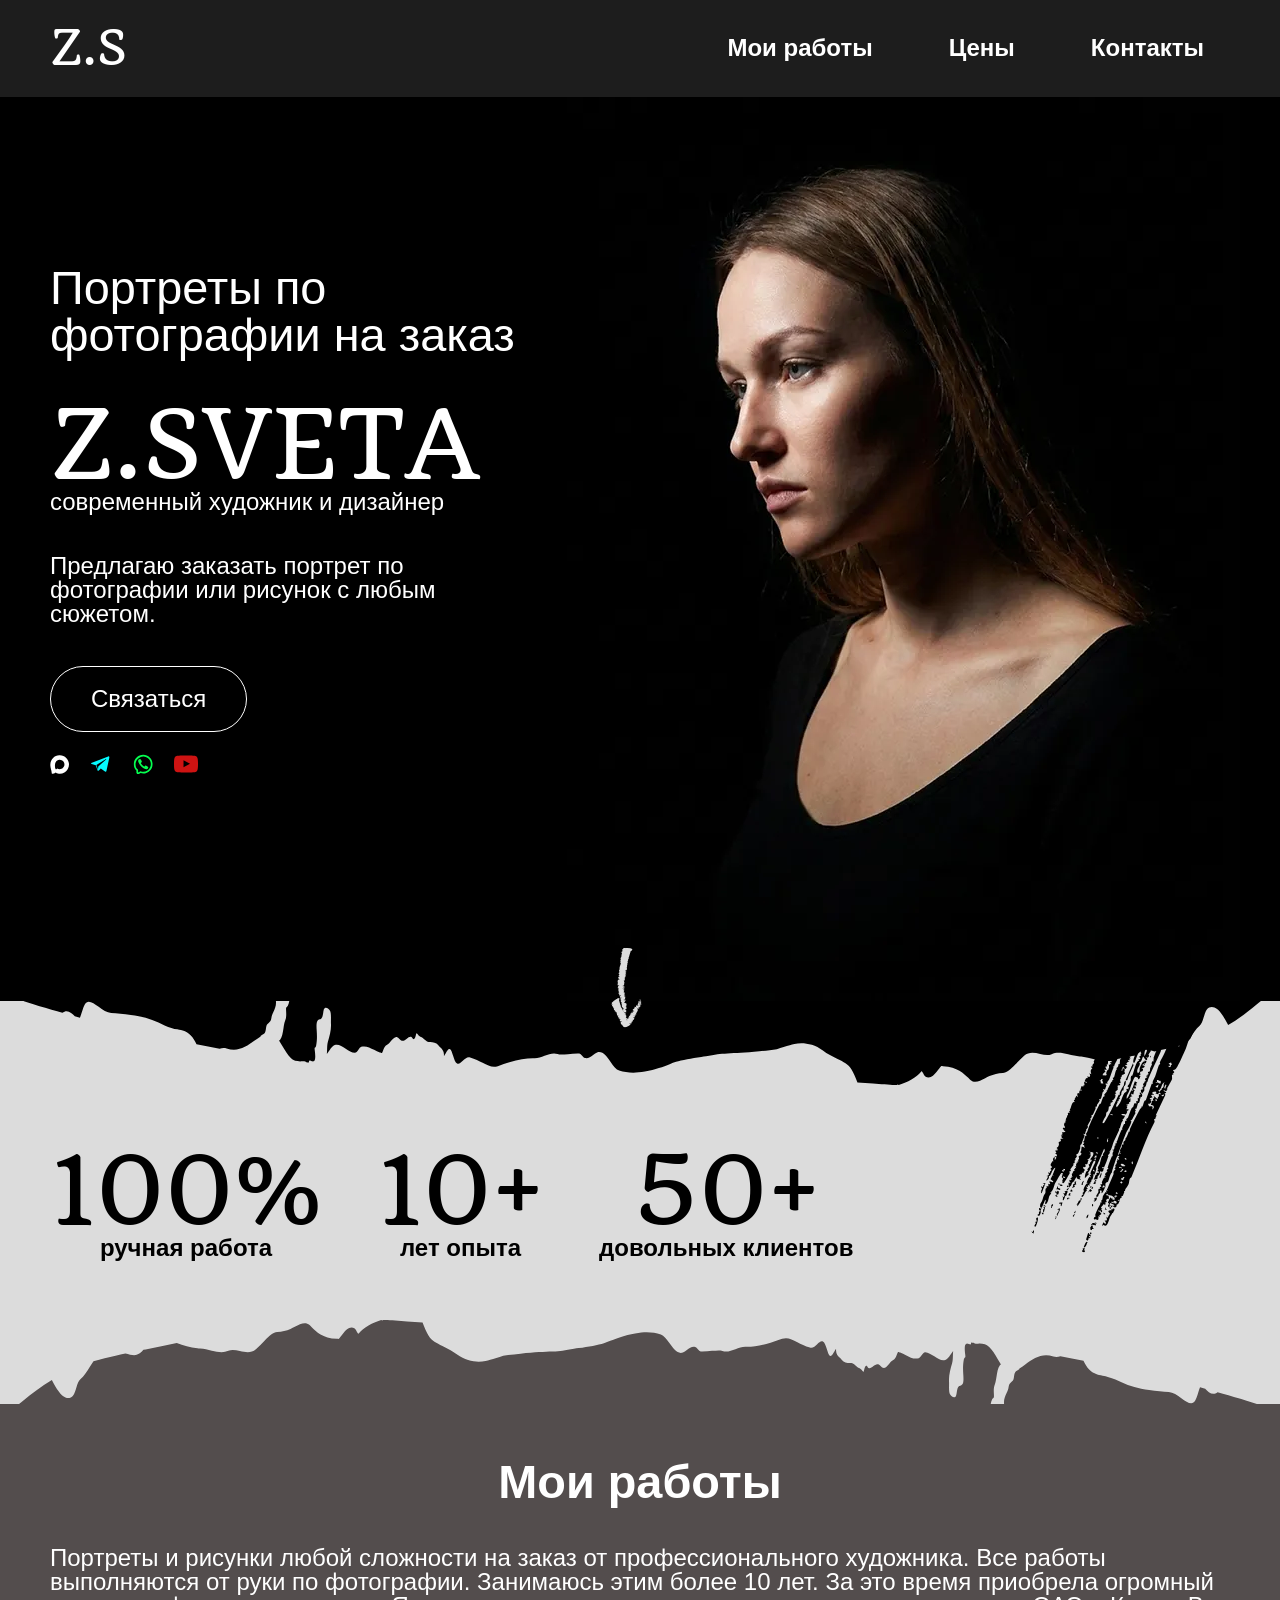
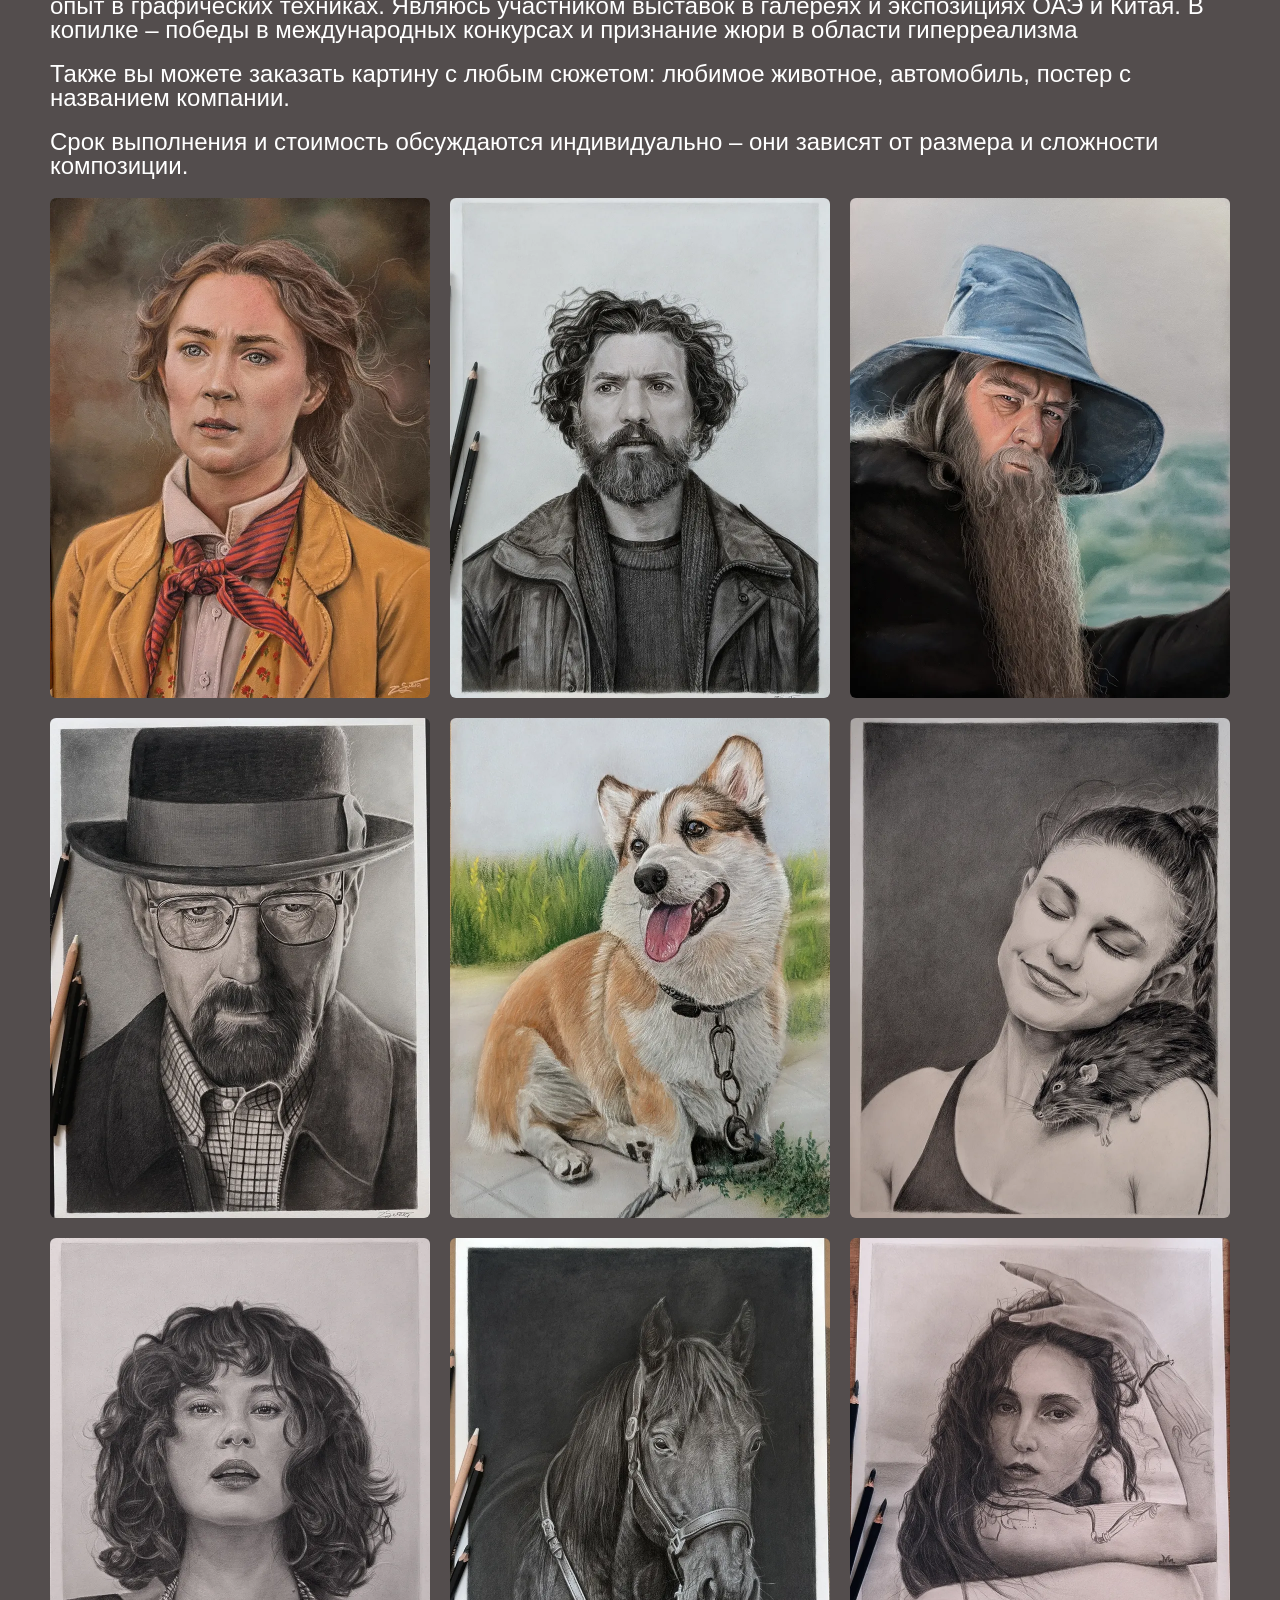
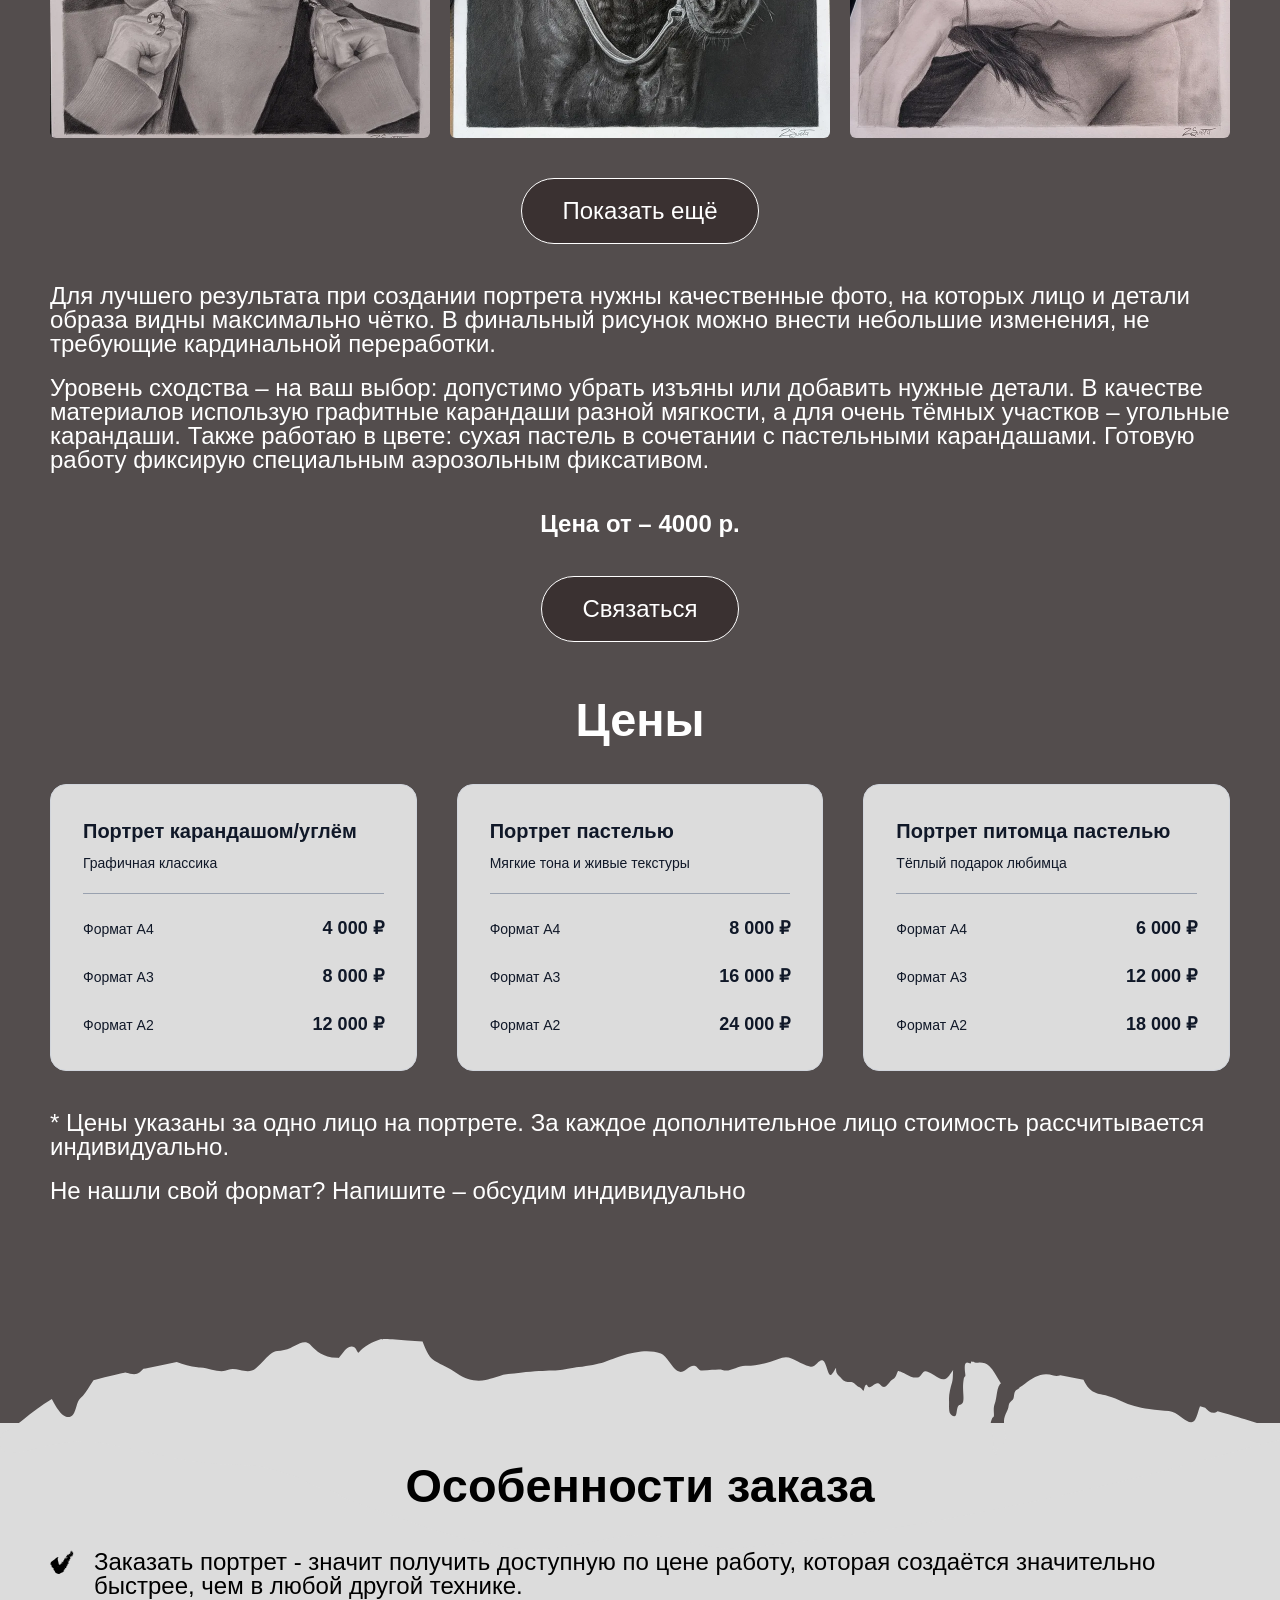
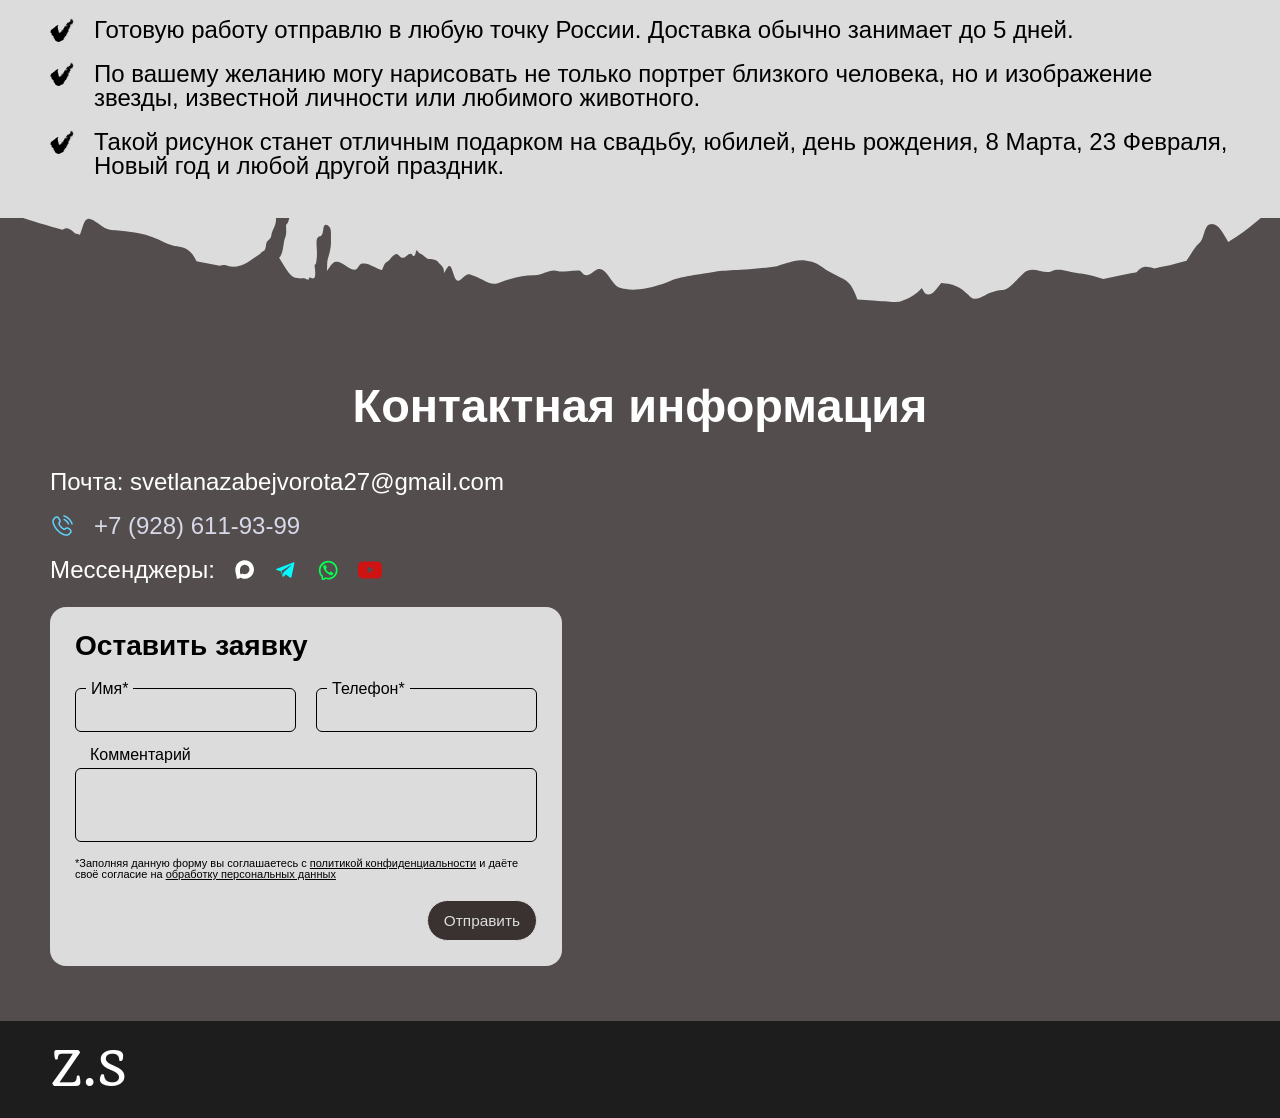
==== index.html @ 6488c25f "'init'" ====
<!DOCTYPE html><html lang="ru"> <head><meta charset="utf-8"><meta name="viewport" content="width=device-width"><meta name="color-scheme" content="only light"><link rel="icon" href="/favicon.ico" sizes="any"><link rel="icon" href="/favicon.png" sizes="120x120" type="image/png"><title>Портрет по фото на заказ | Художник Z.SVETA</title><meta name="yandex-verification" content="4e4c4f11cf9303b9"><meta name="msvalidate.01" content="C897C5694F448BC3334DBB1E7D68A6AD"><meta name="google-site-verification" content="LvQRum0GHJ_vB7NYBADrHj_U7cCRwNQ1hW0VBRiqmSQ"><meta name="description" content="Портрет по фотографии на заказ от художника Z.SVETA. 100% ручная работа: карандаш, пастель, уголь. Цена от 4000 ₽. Опыт 10+ лет, доставка по России."><link rel="stylesheet" href="/_astro/index.00OptyS1.css"></head> <body> <header class="a b"> <div class="c"> <div class="d e f g h"> <div class="i"> <a class="j k" href="/">Z.S</a> </div> <div class="l m"> <button class="n o p" id="hamburger" aria-expanded="false" aria-controls="aria-nav"> <div class="q">Открыть меню</div> <svg class="r" viewBox="0 0 100 80"> <line x1="20" y1="20" x2="80" y2="20" stroke="currentColor" stroke-width="8" stroke-linecap="round" class="s t u"></line> <line x1="20" y1="40" x2="80" y2="40" stroke="currentColor" stroke-width="8" stroke-linecap="round"></line> <line x1="20" y1="60" x2="80" y2="60" stroke="currentColor" stroke-width="8" stroke-linecap="round" class="s t u"></line> </svg> </button> <nav id="aria-nav" class="v d f w"> <ul class="d e x"> <li> <a class="y z A B C D E" href="#my-work">Мои работы</a> </li> <li> <a class="y z A B C D E" href="#price">Цены</a> </li> <li> <a class="y z A B C D E" href="#contacts">Контакты</a> </li> </ul> </nav> <script type="module">window.addEventListener("click",e=>{(e.target.closest("nav a")||!e.target.closest("nav")&&!hamburger.contains(e.target))&&hamburger.setAttribute("aria-expanded",!1)}),hamburger.addEventListener("click",e=>{const t="true"===hamburger.getAttribute("aria-expanded");hamburger.setAttribute("aria-expanded",!t)});</script> </div> </div> </div> </header> <main> <section class="F"> <div class="G"> <div class="v H I"> <div class="J K d L f M"> <div class="N O P Q R"> <h1 class="k S T U">
Портреты по фотографии на заказ
</h1> <p class="S"> <span class="j V">Z.SVETA</span><br> современный
                  художник и дизайнер
</p> <p class="S">
Предлагаю заказать портрет по фотографии или рисунок с любым
                  сюжетом.
</p> <div class="m W d"> <svg aria-hidden="true" class="Ba Ca Da Ea Fa Ga"> <use href="/icons.svg#arrow"></use> </svg> <a href="#contacts" class="z A X Y D">Связаться</a> </div> <div class="d f Z"> <a title="Max" class="n xa" href="https://max.ru/u/f9LHodD0cOLGi-N418dSYtixaGxYnLXbvNcZDrYfZaHuGHUZ616_oOPVWuE"> <span class="q">Написать в Max</span> <svg aria-hidden="true" class="bb" height="0.8lh" width="0.8lh"> <use href="/icons.svg#max"></use> </svg> </a><a title="Telegram" class="n xa" href="https://t.me/svetazabey"> <span class="q">Написать в Telegram</span> <svg aria-hidden="true" class="bb"> <use href="/icons.svg#telegram"></use> </svg> </a><a title="WhatsApp" class="n xa" href="https://wa.me/79286119399"> <span class="q">Написать в WhatsApp</span> <svg aria-hidden="true" class="bb" height="0.85lh" width="0.85lh"> <use href="/icons.svg#whatsapp"></use> </svg> </a><a title="YouTube" class="n xa" href="https://www.youtube.com/@ZSvetaArt"> <span class="q">YouTube канал</span> <svg aria-hidden="true" class="bb"> <use href="/icons.svg#youtube"></use> </svg> </a> </div> </div> <div class="_ aa m d ba ca da f"> <img src="/_astro/hero.DKYGhQOU_zeVGX.webp" loading="eager" fetchpriority="high" alt="Художник Z.SVETA" decoding="async" width="673" height="904"> </div> </div> </div> </div> <div class="m"> <div class="m ea"> <div class="jc d qa"> <svg width="1440" height="211" viewBox="0 0 1440 211" fill="none" preserveAspectRatio="none" aria-hidden="true" class="Ca Ha Ia Ja Ka ha kc H" xmlns="http://www.w3.org/2000/svg" class="Ca Ha Ia Ja Ka ha"> <path d="M609.778 1.32497C646.717 -1.62511 682.731 15.7598 720.034 14.6482C743.677 13.976 766.911 8.60989 792.555 4.25969C817.366 -0.0812607 849.169 -1.93077 872.978 2.71338C878.805 3.79532 883.43 4.74345 887.536 5.54219C917.635 10.0876 938.706 16.0208 963.019 22.893C980.224 28.0974 997.168 33.371 1014.75 39.0156C1027.89 43.3727 1037.78 46.0297 1060.38 54.6605C1055.91 54.3585 1060.13 56.4573 1066.57 58.266C1073.2 60.2508 1082.82 62.5472 1094.72 66.9483C1095.66 69.8003 1109.77 73.8561 1123.44 77.2472C1127.68 78.5396 1131.78 79.6849 1135.83 80.6732C1152.56 85.8572 1179.41 84.0445 1212.18 86.9269C1235.18 89.2862 1254.05 93.29 1273.75 96.9889C1285.46 99.2523 1297.21 101.581 1308.17 103.613C1327.36 106.891 1341.96 109.643 1361.15 107.446C1362.19 107.347 1363.26 107.242 1364.34 107.131C1375.63 106.429 1387.33 103.689 1400.5 100.552C1404.99 99.5428 1409.66 98.4662 1415.06 97.97L1414.25 98.2126C1416.81 97.9845 1421.22 96.8541 1425.31 96.8748C1428.84 96.8563 1431.8 97.3299 1434.7 97.821C1436.2 98.0853 1437.59 99.2646 1438.61 101.14C1439.62 103.019 1440.19 105.426 1440.19 107.914C1440.19 110.403 1439.61 112.815 1438.62 114.69C1437.63 116.56 1436.33 117.73 1435.06 118.033C1432.63 118.604 1430.34 119.287 1429.27 120.023C1427.94 120.888 1427.45 121.78 1423.27 123.982C1422.95 124.047 1422.03 124.417 1421.7 124.453C1419.72 125.809 1416.61 127.954 1413.33 130.335C1404.53 136.696 1393.89 144.352 1381.68 150.642C1379.1 146.173 1376.61 142.302 1374.07 139.289C1371.63 136.165 1369.09 133.981 1366.31 133.009C1363.51 132.032 1359.97 132.309 1357.91 134.81C1356.07 137.06 1355.01 140.438 1353.9 143.658C1352.74 147.022 1351.5 150.221 1349.32 151.655C1345.66 154.078 1342.46 158.923 1338.88 163.922C1337.56 165.742 1336.2 167.583 1334.81 169.324C1326.24 171.56 1318.07 173.334 1310 174.949C1306.2 175.697 1302.53 176.395 1298.9 177.075C1294.47 176.025 1290.49 175.154 1287.11 175.576C1284.1 175.953 1281.35 178.107 1278.62 180.785C1276.91 181.095 1275.19 181.404 1273.49 181.713C1262.5 183.698 1251.65 185.641 1241.16 187.699C1233.91 185.348 1226.08 183.073 1217.92 182.23C1216.88 182.134 1215.85 182.06 1214.78 182.012C1210.48 181.822 1206.11 180.772 1201.72 179.866C1195.24 178.524 1188.72 177.496 1183.08 179.783C1179.32 181.311 1174.8 180.491 1170.17 179.614C1163.93 178.443 1157.62 177.128 1152.11 181.404C1148.61 184.098 1145.31 187.235 1142.13 190.09C1137.1 194.633 1132.36 198.455 1128.21 198.592C1122.76 198.769 1117.81 200.138 1113.18 201.717C1111.51 202.425 1109.9 203.188 1108.32 203.915C1102.05 206.821 1096.38 209.181 1091.73 205.551C1091.02 205.001 1090.23 204.284 1089.31 203.461C1084.31 198.985 1077.36 192.623 1060.86 191.736C1060.24 191.692 1059.61 191.663 1058.97 191.649C1057.73 192.728 1055.87 195.084 1053.78 197.407C1050.35 201.17 1046.29 204.845 1040.95 202.137C1040.16 201.731 1039.41 200.423 1038.71 199.221C1037.81 197.692 1036.98 196.342 1036.17 197.259C1033.82 199.942 1030.11 202.73 1024.92 205.328C1021.11 207.236 1016.43 209.011 1011.12 210.484C1010.67 210.367 1010.22 210.245 1009.76 210.119C1009.02 211.433 993.661 209.812 982.087 209.195C976.32 208.809 970.494 208.409 964.604 207.98C962.462 202.91 960.233 198.286 957.618 194.613C954.202 189.813 948.977 187.556 942.268 184.638C939.492 183.43 936.486 182.112 933.143 180.435C930.832 179.187 928.362 177.744 925.747 176.005C914.635 168.623 901.812 167.823 893.724 169.572C892.001 169.938 890.292 170.353 888.48 170.82C884.311 171.934 879.191 173.207 873.895 174.851C868.111 175.665 861.355 176.307 854.387 176.915C837.463 178.411 827.76 178.655 818.532 178.988C814.003 179.165 810.143 179.373 807.149 179.875C803.412 180.502 798.996 181.112 794.319 181.763C792.579 182.003 790.727 182.248 788.892 182.497C778.173 183.943 766.958 185.535 760.576 187.421C758.29 188.094 755.926 188.915 753.353 189.795C746.222 192.233 737.56 195.188 725.465 197.115C712.822 199.136 704.849 198.266 696.543 196.096C693.192 195.213 690.07 191.414 686.947 187.485C682.405 181.914 677.778 176.096 671.743 178.051C670.344 178.507 668.852 179.479 667.274 180.498C664.369 182.372 661.373 184.398 658.054 183.643C656.885 183.381 655.904 182.352 654.907 181.345C653.815 180.236 652.739 179.153 651.546 179.125C647.008 179.023 642.85 179.404 638.932 179.751C634.042 180.193 629.846 180.562 627.248 179.71C622.696 178.187 617.593 179.801 612.623 181.437C608.74 182.688 604.874 183.957 601.075 183.841C593.26 183.606 583.67 185.149 573.076 187.886C568.897 188.994 564.486 190.3 560.062 191.761C554.375 193.672 549.246 191.378 542.942 188.424C538.974 186.587 534.421 184.49 528.871 183.006C525.716 182.165 523.036 184.383 520.656 186.429C518.444 188.315 516.383 190.058 514.197 189.152C512.266 188.35 510.969 184.757 509.736 181.345C508.352 177.547 507.104 173.975 505.118 174.723C504.064 175.121 502.812 176.962 501.317 179.149C500.726 180.014 500.094 180.93 499.424 181.837C499.442 181.102 499.436 180.445 499.425 179.948C499.347 176.435 497.254 174.632 495.19 172.866C494.372 172.16 493.567 171.463 492.895 170.663C490.429 167.716 485.855 167.331 482.347 167.549C480.855 167.64 479.515 166.581 477.927 165.344C476.521 164.246 474.934 163.007 472.924 162.311C471.777 161.914 470.88 160.915 470.137 160.081C469.6 159.477 469.142 158.962 468.725 158.833C468.364 158.722 468.097 159.735 467.797 160.876C467.58 161.698 467.345 162.588 467.045 163.172C466.334 164.568 465.392 165.005 464.714 164.576C464.401 164.378 464.148 163.992 463.897 163.607C463.605 163.159 463.314 162.708 462.924 162.556C461.131 161.861 459.425 163.048 457.65 164.28C455.703 165.635 453.644 167.042 451.341 166.075C450.614 165.771 449.831 165.053 449.071 164.357C448.277 163.628 447.505 162.925 446.857 162.747C444.226 162.026 441.817 164.591 439.597 166.95C438.117 168.519 436.741 169.995 435.43 170.354C433.031 171.012 431.798 174.055 430.889 176.301C430.418 177.466 430.033 178.422 429.615 178.717C429.224 178.642 428.828 178.55 428.439 178.45C428.08 178.236 427.708 178.014 427.366 178.095C427.34 178.101 427.315 178.114 427.289 178.121C425.106 177.436 422.965 176.443 420.838 175.454C416.061 173.23 411.315 171.029 406.406 172.428C405.346 172.729 404.287 173.997 403.208 175.285C401.887 176.863 400.534 178.477 399.121 178.392C395.751 178.189 392.317 176.205 388.934 174.249C383.846 171.308 378.873 168.435 374.421 171.788C372.952 172.895 371.534 174.718 370.113 176.555C369.32 177.578 368.524 178.611 367.719 179.515C367.86 177.862 367.922 176.312 367.98 174.866C368.1 171.887 368.203 169.336 368.95 167.157C370.717 162.006 372.695 154.924 372.357 149.794C372.266 148.402 372.286 146.849 372.311 145.286C372.375 141.363 372.438 137.356 370.667 135.581C369.472 134.384 366.417 131.642 364.561 134.679C364.157 135.34 363.929 136.64 363.675 138.084C363.219 140.68 362.675 143.753 360.876 144.502C360.574 144.628 360.244 144.742 359.903 144.85C358.543 145.279 357.022 145.753 356.49 147.842C355.879 150.249 356.073 152.989 356.3 156.182C356.596 160.342 356.947 165.283 355.645 171.271C355.387 172.455 354.859 172.87 354.46 173.184C354.178 173.405 353.964 173.582 353.949 173.937C353.932 174.345 354.04 175.191 354.177 176.261C354.661 180.035 355.501 186.631 352.539 186.969C351.737 187.06 350.807 186.763 349.976 186.495C348.75 186.1 347.733 185.774 347.619 186.858C347.576 187.269 347.549 187.715 347.528 188.176C346.557 188.065 345.586 187.954 344.616 187.843C343.35 186.578 341.611 186.722 339.444 186.907C338.918 186.952 338.364 186.995 337.788 187.024C335.867 186.794 333.947 186.566 332.032 186.33C330.506 185.813 328.879 184.953 327.154 183.571C323.709 180.803 320.637 176.188 317.653 171.673C316.396 169.771 315.151 167.883 313.894 166.162C314.367 165.939 314.793 165.678 315.118 165.323C317.343 162.894 318.169 158.181 318.927 153.844C319.431 150.958 319.907 148.238 320.748 146.472C322.287 143.238 322.056 139.494 321.886 136.725C321.798 135.289 321.729 134.113 321.929 133.41C322.09 132.846 322.483 132.575 322.883 132.295C323.232 132.05 323.594 131.794 323.819 131.338C326.558 125.799 325.642 122.631 324.311 118.02C323.578 115.477 322.72 112.493 322.276 108.431C321.88 104.128 321.961 102.866 323.417 101.121C322.22 99.015 321.012 96.9092 319.805 94.8032C319.35 94.9502 319.028 96.2872 318.582 98.5069C317.786 102.471 314.98 103.967 312.796 105.136C311.784 105.677 310.904 106.15 310.414 106.765C307.81 110.034 308.668 114.502 309.424 118.434C309.84 120.599 310.224 122.602 309.983 124.152C309.88 124.815 310.057 125.468 310.235 126.134C310.372 126.649 310.514 127.172 310.529 127.713C310.635 131.64 309.122 134.586 307.696 137.321C306.88 138.887 306.103 140.389 305.687 141.965C305.56 142.445 305.461 142.934 305.369 143.409C305.234 144.102 305.103 144.763 304.888 145.331C304.399 146.625 303.36 147.511 302.223 148.476C301.64 148.971 301.032 149.487 300.459 150.093C299.717 150.877 299.473 152.436 299.216 154.064C299.034 155.215 298.843 156.4 298.47 157.381C297.794 159.154 296.378 159.815 295.067 160.429C294.495 160.696 293.932 160.962 293.464 161.299C293.273 161.437 293.186 161.705 293.172 162.072C291 163.342 288.934 164.636 286.929 165.903C276.905 172.253 268.123 177.758 254.942 174.107C252.449 173.417 249.74 173.61 247.058 174.242C238.449 172.846 229.788 171.397 221.062 169.905C219.293 166.392 217.184 163.452 214.68 161.158C209.873 156.853 205.221 155.989 199.481 154.971C195.258 154.217 190.698 153.372 185.185 150.989C176.137 146.982 166.59 143.613 156.126 141.925C153.182 141.464 150.179 141.038 147.234 140.654C139.147 139.648 131.29 138.935 125.057 138.651C120.468 138.436 115.458 135.312 111.012 132.398C104.51 128.302 98.8 124.619 95.3814 130.024C94.2458 131.751 93.1684 134.746 92.1305 137.655C91.3913 139.727 90.668 141.75 89.9631 143.257C88.0849 142.797 86.0364 142.342 84.1457 141.875C80.7482 138.293 75.3197 134.452 70.2322 138.449C68.1886 137.952 66.1933 137.455 64.3067 136.95C60.0096 135.891 56.006 134.81 51.7825 133.708C50.4388 133.344 49.0769 132.977 47.6794 132.607C47.6663 132.603 47.6532 132.599 47.6402 132.595C44.9175 131.85 42.1289 131.094 39.3402 130.324C38.1687 129.995 37.0162 129.666 35.8151 129.334C32.8889 128.494 29.7855 127.635 26.8748 126.757C25.2793 126.289 23.7228 125.821 22.1386 125.341C19.552 124.561 17.0176 123.765 14.4255 122.947C10.2857 121.628 6.18347 120.25 2.13369 118.848C1.4756 118.617 0.862504 117.981 0.445307 117.047C0.0276103 116.112 -0.1687 114.961 -0.0957952 113.791C-0.0225826 112.62 0.316526 111.499 0.846964 110.626C1.37616 109.756 2.05947 109.214 2.73674 109.07C6.91038 108.203 11.0623 107.329 15.1984 106.417C17.7865 105.856 20.3045 105.27 22.8656 104.687C24.4364 104.327 25.9727 103.968 27.5508 103.603C30.4268 102.913 33.494 102.213 36.3792 101.508C37.5647 101.231 38.6988 100.951 39.8551 100.669C42.6103 100.011 45.3655 99.3504 48.059 98.6855C48.0756 98.6816 48.0922 98.6777 48.1088 98.6738C49.479 98.3471 50.8083 98.0178 52.1256 97.6898C56.2892 96.6921 60.2386 95.6898 64.4789 94.6913C66.555 94.1517 68.8698 93.6223 71.0609 93.0844C72.2719 92.7849 73.504 92.4832 74.7364 92.1842C75.4101 92.025 76.1053 91.8671 76.7521 91.7081C92.2484 87.9491 107.646 84.2404 123.082 80.6403C130.952 78.8284 138.539 77.0446 146.465 75.2836C154.028 73.5456 161.803 71.8309 169.482 70.1444C184.955 66.7514 200.418 63.4736 215.9 60.3055C314.096 40.1645 412.735 22.9544 511.407 11.1536C525.486 9.4586 539.85 7.8836 553.986 6.43072C558.805 5.93442 563.748 5.4483 568.474 4.98144C577.877 4.07431 586.994 3.22565 596.451 2.42407C600.755 2.04839 605.236 1.68327 609.778 1.32497Z" fill="currentColor"></path> </svg> </div> <div class="fa ga ha"> <div class="c m"> <svg aria-hidden="true" class="La Ca Ha Ma Na hidden Oa Pa Qa Ra"> <use href="/icons.svg#stroke"></use> </svg> <ul class="ia d L ja"> <li class="d L ka E"> <span class="j V T">100%</span>
ручная работа
</li> <li class="d L ka E"> <span class="j V T">10+</span>лет
                    опыта
</li> <li class="d L ka E"> <span class="j V T">50+</span>довольных клиентов
</li> </ul> </div> </div> <div class="jc d qa"> <svg width="1440" height="211" viewBox="0 0 1440 211" fill="none" preserveAspectRatio="none" aria-hidden="true" class="Sa Ca Ta Ia Ja Ua Va kc H" xmlns="http://www.w3.org/2000/svg" class="Sa Ca Ta Ia Ja Ua Va"> <path d="M609.778 1.32497C646.717 -1.62511 682.731 15.7598 720.034 14.6482C743.677 13.976 766.911 8.60989 792.555 4.25969C817.366 -0.0812607 849.169 -1.93077 872.978 2.71338C878.805 3.79532 883.43 4.74345 887.536 5.54219C917.635 10.0876 938.706 16.0208 963.019 22.893C980.224 28.0974 997.168 33.371 1014.75 39.0156C1027.89 43.3727 1037.78 46.0297 1060.38 54.6605C1055.91 54.3585 1060.13 56.4573 1066.57 58.266C1073.2 60.2508 1082.82 62.5472 1094.72 66.9483C1095.66 69.8003 1109.77 73.8561 1123.44 77.2472C1127.68 78.5396 1131.78 79.6849 1135.83 80.6732C1152.56 85.8572 1179.41 84.0445 1212.18 86.9269C1235.18 89.2862 1254.05 93.29 1273.75 96.9889C1285.46 99.2523 1297.21 101.581 1308.17 103.613C1327.36 106.891 1341.96 109.643 1361.15 107.446C1362.19 107.347 1363.26 107.242 1364.34 107.131C1375.63 106.429 1387.33 103.689 1400.5 100.552C1404.99 99.5428 1409.66 98.4662 1415.06 97.97L1414.25 98.2126C1416.81 97.9845 1421.22 96.8541 1425.31 96.8748C1428.84 96.8563 1431.8 97.3299 1434.7 97.821C1436.2 98.0853 1437.59 99.2646 1438.61 101.14C1439.62 103.019 1440.19 105.426 1440.19 107.914C1440.19 110.403 1439.61 112.815 1438.62 114.69C1437.63 116.56 1436.33 117.73 1435.06 118.033C1432.63 118.604 1430.34 119.287 1429.27 120.023C1427.94 120.888 1427.45 121.78 1423.27 123.982C1422.95 124.047 1422.03 124.417 1421.7 124.453C1419.72 125.809 1416.61 127.954 1413.33 130.335C1404.53 136.696 1393.89 144.352 1381.68 150.642C1379.1 146.173 1376.61 142.302 1374.07 139.289C1371.63 136.165 1369.09 133.981 1366.31 133.009C1363.51 132.032 1359.97 132.309 1357.91 134.81C1356.07 137.06 1355.01 140.438 1353.9 143.658C1352.74 147.022 1351.5 150.221 1349.32 151.655C1345.66 154.078 1342.46 158.923 1338.88 163.922C1337.56 165.742 1336.2 167.583 1334.81 169.324C1326.24 171.56 1318.07 173.334 1310 174.949C1306.2 175.697 1302.53 176.395 1298.9 177.075C1294.47 176.025 1290.49 175.154 1287.11 175.576C1284.1 175.953 1281.35 178.107 1278.62 180.785C1276.91 181.095 1275.19 181.404 1273.49 181.713C1262.5 183.698 1251.65 185.641 1241.16 187.699C1233.91 185.348 1226.08 183.073 1217.92 182.23C1216.88 182.134 1215.85 182.06 1214.78 182.012C1210.48 181.822 1206.11 180.772 1201.72 179.866C1195.24 178.524 1188.72 177.496 1183.08 179.783C1179.32 181.311 1174.8 180.491 1170.17 179.614C1163.93 178.443 1157.62 177.128 1152.11 181.404C1148.61 184.098 1145.31 187.235 1142.13 190.09C1137.1 194.633 1132.36 198.455 1128.21 198.592C1122.76 198.769 1117.81 200.138 1113.18 201.717C1111.51 202.425 1109.9 203.188 1108.32 203.915C1102.05 206.821 1096.38 209.181 1091.73 205.551C1091.02 205.001 1090.23 204.284 1089.31 203.461C1084.31 198.985 1077.36 192.623 1060.86 191.736C1060.24 191.692 1059.61 191.663 1058.97 191.649C1057.73 192.728 1055.87 195.084 1053.78 197.407C1050.35 201.17 1046.29 204.845 1040.95 202.137C1040.16 201.731 1039.41 200.423 1038.71 199.221C1037.81 197.692 1036.98 196.342 1036.17 197.259C1033.82 199.942 1030.11 202.73 1024.92 205.328C1021.11 207.236 1016.43 209.011 1011.12 210.484C1010.67 210.367 1010.22 210.245 1009.76 210.119C1009.02 211.433 993.661 209.812 982.087 209.195C976.32 208.809 970.494 208.409 964.604 207.98C962.462 202.91 960.233 198.286 957.618 194.613C954.202 189.813 948.977 187.556 942.268 184.638C939.492 183.43 936.486 182.112 933.143 180.435C930.832 179.187 928.362 177.744 925.747 176.005C914.635 168.623 901.812 167.823 893.724 169.572C892.001 169.938 890.292 170.353 888.48 170.82C884.311 171.934 879.191 173.207 873.895 174.851C868.111 175.665 861.355 176.307 854.387 176.915C837.463 178.411 827.76 178.655 818.532 178.988C814.003 179.165 810.143 179.373 807.149 179.875C803.412 180.502 798.996 181.112 794.319 181.763C792.579 182.003 790.727 182.248 788.892 182.497C778.173 183.943 766.958 185.535 760.576 187.421C758.29 188.094 755.926 188.915 753.353 189.795C746.222 192.233 737.56 195.188 725.465 197.115C712.822 199.136 704.849 198.266 696.543 196.096C693.192 195.213 690.07 191.414 686.947 187.485C682.405 181.914 677.778 176.096 671.743 178.051C670.344 178.507 668.852 179.479 667.274 180.498C664.369 182.372 661.373 184.398 658.054 183.643C656.885 183.381 655.904 182.352 654.907 181.345C653.815 180.236 652.739 179.153 651.546 179.125C647.008 179.023 642.85 179.404 638.932 179.751C634.042 180.193 629.846 180.562 627.248 179.71C622.696 178.187 617.593 179.801 612.623 181.437C608.74 182.688 604.874 183.957 601.075 183.841C593.26 183.606 583.67 185.149 573.076 187.886C568.897 188.994 564.486 190.3 560.062 191.761C554.375 193.672 549.246 191.378 542.942 188.424C538.974 186.587 534.421 184.49 528.871 183.006C525.716 182.165 523.036 184.383 520.656 186.429C518.444 188.315 516.383 190.058 514.197 189.152C512.266 188.35 510.969 184.757 509.736 181.345C508.352 177.547 507.104 173.975 505.118 174.723C504.064 175.121 502.812 176.962 501.317 179.149C500.726 180.014 500.094 180.93 499.424 181.837C499.442 181.102 499.436 180.445 499.425 179.948C499.347 176.435 497.254 174.632 495.19 172.866C494.372 172.16 493.567 171.463 492.895 170.663C490.429 167.716 485.855 167.331 482.347 167.549C480.855 167.64 479.515 166.581 477.927 165.344C476.521 164.246 474.934 163.007 472.924 162.311C471.777 161.914 470.88 160.915 470.137 160.081C469.6 159.477 469.142 158.962 468.725 158.833C468.364 158.722 468.097 159.735 467.797 160.876C467.58 161.698 467.345 162.588 467.045 163.172C466.334 164.568 465.392 165.005 464.714 164.576C464.401 164.378 464.148 163.992 463.897 163.607C463.605 163.159 463.314 162.708 462.924 162.556C461.131 161.861 459.425 163.048 457.65 164.28C455.703 165.635 453.644 167.042 451.341 166.075C450.614 165.771 449.831 165.053 449.071 164.357C448.277 163.628 447.505 162.925 446.857 162.747C444.226 162.026 441.817 164.591 439.597 166.95C438.117 168.519 436.741 169.995 435.43 170.354C433.031 171.012 431.798 174.055 430.889 176.301C430.418 177.466 430.033 178.422 429.615 178.717C429.224 178.642 428.828 178.55 428.439 178.45C428.08 178.236 427.708 178.014 427.366 178.095C427.34 178.101 427.315 178.114 427.289 178.121C425.106 177.436 422.965 176.443 420.838 175.454C416.061 173.23 411.315 171.029 406.406 172.428C405.346 172.729 404.287 173.997 403.208 175.285C401.887 176.863 400.534 178.477 399.121 178.392C395.751 178.189 392.317 176.205 388.934 174.249C383.846 171.308 378.873 168.435 374.421 171.788C372.952 172.895 371.534 174.718 370.113 176.555C369.32 177.578 368.524 178.611 367.719 179.515C367.86 177.862 367.922 176.312 367.98 174.866C368.1 171.887 368.203 169.336 368.95 167.157C370.717 162.006 372.695 154.924 372.357 149.794C372.266 148.402 372.286 146.849 372.311 145.286C372.375 141.363 372.438 137.356 370.667 135.581C369.472 134.384 366.417 131.642 364.561 134.679C364.157 135.34 363.929 136.64 363.675 138.084C363.219 140.68 362.675 143.753 360.876 144.502C360.574 144.628 360.244 144.742 359.903 144.85C358.543 145.279 357.022 145.753 356.49 147.842C355.879 150.249 356.073 152.989 356.3 156.182C356.596 160.342 356.947 165.283 355.645 171.271C355.387 172.455 354.859 172.87 354.46 173.184C354.178 173.405 353.964 173.582 353.949 173.937C353.932 174.345 354.04 175.191 354.177 176.261C354.661 180.035 355.501 186.631 352.539 186.969C351.737 187.06 350.807 186.763 349.976 186.495C348.75 186.1 347.733 185.774 347.619 186.858C347.576 187.269 347.549 187.715 347.528 188.176C346.557 188.065 345.586 187.954 344.616 187.843C343.35 186.578 341.611 186.722 339.444 186.907C338.918 186.952 338.364 186.995 337.788 187.024C335.867 186.794 333.947 186.566 332.032 186.33C330.506 185.813 328.879 184.953 327.154 183.571C323.709 180.803 320.637 176.188 317.653 171.673C316.396 169.771 315.151 167.883 313.894 166.162C314.367 165.939 314.793 165.678 315.118 165.323C317.343 162.894 318.169 158.181 318.927 153.844C319.431 150.958 319.907 148.238 320.748 146.472C322.287 143.238 322.056 139.494 321.886 136.725C321.798 135.289 321.729 134.113 321.929 133.41C322.09 132.846 322.483 132.575 322.883 132.295C323.232 132.05 323.594 131.794 323.819 131.338C326.558 125.799 325.642 122.631 324.311 118.02C323.578 115.477 322.72 112.493 322.276 108.431C321.88 104.128 321.961 102.866 323.417 101.121C322.22 99.015 321.012 96.9092 319.805 94.8032C319.35 94.9502 319.028 96.2872 318.582 98.5069C317.786 102.471 314.98 103.967 312.796 105.136C311.784 105.677 310.904 106.15 310.414 106.765C307.81 110.034 308.668 114.502 309.424 118.434C309.84 120.599 310.224 122.602 309.983 124.152C309.88 124.815 310.057 125.468 310.235 126.134C310.372 126.649 310.514 127.172 310.529 127.713C310.635 131.64 309.122 134.586 307.696 137.321C306.88 138.887 306.103 140.389 305.687 141.965C305.56 142.445 305.461 142.934 305.369 143.409C305.234 144.102 305.103 144.763 304.888 145.331C304.399 146.625 303.36 147.511 302.223 148.476C301.64 148.971 301.032 149.487 300.459 150.093C299.717 150.877 299.473 152.436 299.216 154.064C299.034 155.215 298.843 156.4 298.47 157.381C297.794 159.154 296.378 159.815 295.067 160.429C294.495 160.696 293.932 160.962 293.464 161.299C293.273 161.437 293.186 161.705 293.172 162.072C291 163.342 288.934 164.636 286.929 165.903C276.905 172.253 268.123 177.758 254.942 174.107C252.449 173.417 249.74 173.61 247.058 174.242C238.449 172.846 229.788 171.397 221.062 169.905C219.293 166.392 217.184 163.452 214.68 161.158C209.873 156.853 205.221 155.989 199.481 154.971C195.258 154.217 190.698 153.372 185.185 150.989C176.137 146.982 166.59 143.613 156.126 141.925C153.182 141.464 150.179 141.038 147.234 140.654C139.147 139.648 131.29 138.935 125.057 138.651C120.468 138.436 115.458 135.312 111.012 132.398C104.51 128.302 98.8 124.619 95.3814 130.024C94.2458 131.751 93.1684 134.746 92.1305 137.655C91.3913 139.727 90.668 141.75 89.9631 143.257C88.0849 142.797 86.0364 142.342 84.1457 141.875C80.7482 138.293 75.3197 134.452 70.2322 138.449C68.1886 137.952 66.1933 137.455 64.3067 136.95C60.0096 135.891 56.006 134.81 51.7825 133.708C50.4388 133.344 49.0769 132.977 47.6794 132.607C47.6663 132.603 47.6532 132.599 47.6402 132.595C44.9175 131.85 42.1289 131.094 39.3402 130.324C38.1687 129.995 37.0162 129.666 35.8151 129.334C32.8889 128.494 29.7855 127.635 26.8748 126.757C25.2793 126.289 23.7228 125.821 22.1386 125.341C19.552 124.561 17.0176 123.765 14.4255 122.947C10.2857 121.628 6.18347 120.25 2.13369 118.848C1.4756 118.617 0.862504 117.981 0.445307 117.047C0.0276103 116.112 -0.1687 114.961 -0.0957952 113.791C-0.0225826 112.62 0.316526 111.499 0.846964 110.626C1.37616 109.756 2.05947 109.214 2.73674 109.07C6.91038 108.203 11.0623 107.329 15.1984 106.417C17.7865 105.856 20.3045 105.27 22.8656 104.687C24.4364 104.327 25.9727 103.968 27.5508 103.603C30.4268 102.913 33.494 102.213 36.3792 101.508C37.5647 101.231 38.6988 100.951 39.8551 100.669C42.6103 100.011 45.3655 99.3504 48.059 98.6855C48.0756 98.6816 48.0922 98.6777 48.1088 98.6738C49.479 98.3471 50.8083 98.0178 52.1256 97.6898C56.2892 96.6921 60.2386 95.6898 64.4789 94.6913C66.555 94.1517 68.8698 93.6223 71.0609 93.0844C72.2719 92.7849 73.504 92.4832 74.7364 92.1842C75.4101 92.025 76.1053 91.8671 76.7521 91.7081C92.2484 87.9491 107.646 84.2404 123.082 80.6403C130.952 78.8284 138.539 77.0446 146.465 75.2836C154.028 73.5456 161.803 71.8309 169.482 70.1444C184.955 66.7514 200.418 63.4736 215.9 60.3055C314.096 40.1645 412.735 22.9544 511.407 11.1536C525.486 9.4586 539.85 7.8836 553.986 6.43072C558.805 5.93442 563.748 5.4483 568.474 4.98144C577.877 4.07431 586.994 3.22565 596.451 2.42407C600.755 2.04839 605.236 1.68327 609.778 1.32497Z" fill="currentColor"></path> </svg> </div> </div> <svg aria-hidden="true" class="La Ba Ca Ha Wa hidden Xa Ya"> <use href="/icons.svg#arrow"></use> </svg> </div> </section> <section class="Q" id="my-work"> <div class="c"> <h2 class="k v ka">Мои работы</h2> <p class="la">
Портреты и рисунки любой сложности на заказ от профессионального
            художника. Все работы выполняются от руки по фотографии. Занимаюсь
            этим более 10 лет. За это время приобрела огромный опыт в
            графических техниках. Являюсь участником выставок в галереях и
            экспозициях ОАЭ и Китая. В копилке – победы в международных
            конкурсах и признание жюри в области гиперреализма
</p> <p class="ma">
Также вы можете заказать картину с любым сюжетом: любимое животное,
            автомобиль, постер с названием компании.
</p> <p class="ma">
Срок выполнения и стоимость обсуждаются индивидуально – они зависят
            от размера и сложности композиции.
</p> <div class="na oa pa Z"> <div class="m vb ub wb"> <img src="/_astro/work_15.-CdwQ1zw_1Rfzz.webp" alt="Портрет Сирши Ронан (Маленькие женщины) пастельными карандашами" loading="lazy" decoding="async" fetchpriority="auto" width="760" height="1000" class="fa Ja xb yb Ab"> </div><div class="m vb ub wb"> <img src="/_astro/work_06.D68a8BHQ_ZeeTa6.webp" alt="Портрет мужчины (Дэвида Алпея) угольными карандашами" loading="lazy" decoding="async" fetchpriority="auto" width="760" height="1000" class="fa Ja xb yb Ab"> </div><div class="m vb ub wb"> <img src="/_astro/work_13.5vGTctUQ_Za7NW4.webp" alt="Портрет Гендальфа (Иэн Маккеллен) из Властелина Колец пастельными карандашами" loading="lazy" decoding="async" fetchpriority="auto" width="760" height="1000" class="fa Ja xb yb Ab"> </div><div class="m vb ub wb"> <img src="/_astro/work_04.DGXtDv5o_24otEP.webp" alt="Портрет Уолтера Вайта (Брайан Крэнстон) из сериала Во все тяжкие, рисунок карандашом по фотографии" loading="lazy" decoding="async" fetchpriority="auto" width="760" height="1000" class="fa Ja xb yb Ab"> </div><div class="m vb ub wb"> <img src="/_astro/work_12.BduC_L-t_Z1nNjag.webp" alt="Портрет собаки породы корги" loading="lazy" decoding="async" fetchpriority="auto" width="760" height="1000" class="fa Ja xb yb Ab"> </div><div class="m vb ub wb"> <img src="/_astro/work_07.CSIrTlOV_WCLu7.webp" alt="Портрет девушки (Стефани Миллингер) углем и карандашом, детализированный рисунок по фотографии" loading="lazy" decoding="async" fetchpriority="auto" width="760" height="1000" class="fa Ja xb yb Ab"> </div><div class="m vb ub wb"> <img src="/_astro/work_09.BIFA4b8r_ZJlxf2.webp" alt="Портрет женщины (Хлои Ван Ландшут) карандашом по фото, реалистичная ручная работа" loading="lazy" decoding="async" fetchpriority="auto" width="760" height="1000" class="fa Ja xb yb Ab"> </div><div class="m vb ub wb"> <img src="/_astro/work_08.bwxuq5jc_2ke13y.webp" alt="Реалистичный рисунок лошади карандашом по фото, пример работы с животными" loading="lazy" decoding="async" fetchpriority="auto" width="760" height="1000" class="fa Ja xb yb Ab"> </div><div class="m vb ub wb"> <img src="/_astro/work_10.Bv051Z_v_PhcIz.webp" alt="Портрет девушки (Анны Канюк) углем и карандашом, пример работы по фотографии известной личности" loading="lazy" decoding="async" fetchpriority="auto" width="760" height="1000" class="fa Ja xb yb Ab"> </div> <div id="hiddenGallery" class="hidden"> <div class="m vb ub wb"> <img src="/_astro/work_14.Chzq8EI7_11HlSp.webp" alt="Портрет Джульетты Николс (Ребекка Фергюсон) карандашом" loading="lazy" decoding="async" fetchpriority="auto" width="760" height="1000" class="fa Ja xb yb Ab"> </div><div class="m vb ub wb"> <img src="/_astro/work_11.jLCUQGEd_ZOYrEj.webp" alt="Рисунок слона карандашом по фото, реалистичное изображение животного, подарок на годовщину" loading="lazy" decoding="async" fetchpriority="auto" width="760" height="1000" class="fa Ja xb yb Ab"> </div><div class="m vb ub wb"> <img src="/_astro/work_01.DeuFOJDi_Z19Qi2K.webp" alt="Портрет молодой девушки (Дженны Ортеги) карандашом, пример работы по фотографии звезды" loading="lazy" decoding="async" fetchpriority="auto" width="760" height="1000" class="fa Ja xb yb Ab"> </div><div class="m vb ub wb"> <img src="/_astro/work_03.Dc0Jmry7_Z1CUKqx.webp" alt="Портрет молодой женщины (Эллы Пернелл) карандашом, детализированный рисунок по фотографии" loading="lazy" decoding="async" fetchpriority="auto" width="760" height="1000" class="fa Ja xb yb Ab"> </div><div class="m tb ub"> <img src="/_astro/work_05.Y_Jm2p5k_1cxP5d.webp" alt="Рисунок автомобиля карандашом по фото, графическое изображение машины для компании ТамСямАвто" loading="lazy" decoding="async" fetchpriority="auto" width="1322" height="1000" class="fa Ja xb yb zb"> </div><div class="m vb ub wb"> <img src="/_astro/work_02.X6cq3gVN_Z149gpm.webp" alt="Портрет мужчины (Педро Паскаля) карандашом по фото, пример работы для подарка" loading="lazy" decoding="async" fetchpriority="auto" width="760" height="1000" class="fa Ja xb yb Ab"> </div> </div> </div> <div class="d qa"> <button onclick="hiddenGallery.className = 'contents'; this.remove()" class="la d o qa z A ra Y D">
Показать ещё
</button> </div> <p class="la">
Для лучшего результата при создании портрета нужны качественные
            фото, на которых лицо и детали образа видны максимально чётко. В
            финальный рисунок можно внести небольшие изменения, не требующие
            кардинальной переработки.
</p> <p class="na">
Уровень сходства – на ваш выбор: допустимо убрать изъяны или
            добавить нужные детали. В качестве материалов использую графитные
            карандаши разной мягкости, а для очень тёмных участков – угольные
            карандаши. Также работаю в цвете: сухая пастель в сочетании с
            пастельными карандашами. Готовую работу фиксирую специальным
            аэрозольным фиксативом.
</p> <div class="la ka"> <strong>Цена от – 4000 р.</strong> </div> <div class="d qa"> <a class="la z A ra Y D" href="#contacts">Связаться
</a> </div> </div> </section> <section class="Q" id="price"> <div class="c"> <h2 class="k v ka">Цены</h2> <div class="cb db eb oa h"> <section class="fa d L fb A gb hb t ib"> <h3 class="jb kb lb">Портрет карандашом/углём</h3> <p class="mb nb lb">Графичная классика</p> <dl class="na ob pb"> <div class="na d e qb g rb"> <dt class="nb lb">Формат А4</dt> <dd class="sb kb lb">4 000 ₽</dd> </div><div class="na d e qb g rb"> <dt class="nb lb">Формат А3</dt> <dd class="sb kb lb">8 000 ₽</dd> </div><div class="na d e qb g rb"> <dt class="nb lb">Формат А2</dt> <dd class="sb kb lb">12 000 ₽</dd> </div> </dl> </section><section class="fa d L fb A gb hb t ib"> <h3 class="jb kb lb">Портрет пастелью</h3> <p class="mb nb lb">Мягкие тона и живые текстуры</p> <dl class="na ob pb"> <div class="na d e qb g rb"> <dt class="nb lb">Формат А4</dt> <dd class="sb kb lb">8 000 ₽</dd> </div><div class="na d e qb g rb"> <dt class="nb lb">Формат А3</dt> <dd class="sb kb lb">16 000 ₽</dd> </div><div class="na d e qb g rb"> <dt class="nb lb">Формат А2</dt> <dd class="sb kb lb">24 000 ₽</dd> </div> </dl> </section><section class="fa d L fb A gb hb t ib"> <h3 class="jb kb lb">Портрет питомца пастелью</h3> <p class="mb nb lb">Тёплый подарок любимца</p> <dl class="na ob pb"> <div class="na d e qb g rb"> <dt class="nb lb">Формат А4</dt> <dd class="sb kb lb">6 000 ₽</dd> </div><div class="na d e qb g rb"> <dt class="nb lb">Формат А3</dt> <dd class="sb kb lb">12 000 ₽</dd> </div><div class="na d e qb g rb"> <dt class="nb lb">Формат А2</dt> <dd class="sb kb lb">18 000 ₽</dd> </div> </dl> </section> </div> <p class="sa ma">
* Цены указаны за одно лицо на портрете. За каждое дополнительное
            лицо стоимость рассчитывается индивидуально.
</p> <p class="sa">
Не нашли свой формат? Напишите – обсудим индивидуально
</p> </div> <div class="ta"></div> <div class="ta"></div> <div class="ta"></div> <div class="ta"></div> <section class="fa m ua va wa ha"> <div class="jc d qa"> <svg width="1440" height="211" viewBox="0 0 1440 211" fill="none" preserveAspectRatio="none" aria-hidden="true" class="Za Ca Ha Ia Ja _a Va kc H" xmlns="http://www.w3.org/2000/svg" class="Za Ca Ha Ia Ja _a Va"> <path d="M609.778 1.32497C646.717 -1.62511 682.731 15.7598 720.034 14.6482C743.677 13.976 766.911 8.60989 792.555 4.25969C817.366 -0.0812607 849.169 -1.93077 872.978 2.71338C878.805 3.79532 883.43 4.74345 887.536 5.54219C917.635 10.0876 938.706 16.0208 963.019 22.893C980.224 28.0974 997.168 33.371 1014.75 39.0156C1027.89 43.3727 1037.78 46.0297 1060.38 54.6605C1055.91 54.3585 1060.13 56.4573 1066.57 58.266C1073.2 60.2508 1082.82 62.5472 1094.72 66.9483C1095.66 69.8003 1109.77 73.8561 1123.44 77.2472C1127.68 78.5396 1131.78 79.6849 1135.83 80.6732C1152.56 85.8572 1179.41 84.0445 1212.18 86.9269C1235.18 89.2862 1254.05 93.29 1273.75 96.9889C1285.46 99.2523 1297.21 101.581 1308.17 103.613C1327.36 106.891 1341.96 109.643 1361.15 107.446C1362.19 107.347 1363.26 107.242 1364.34 107.131C1375.63 106.429 1387.33 103.689 1400.5 100.552C1404.99 99.5428 1409.66 98.4662 1415.06 97.97L1414.25 98.2126C1416.81 97.9845 1421.22 96.8541 1425.31 96.8748C1428.84 96.8563 1431.8 97.3299 1434.7 97.821C1436.2 98.0853 1437.59 99.2646 1438.61 101.14C1439.62 103.019 1440.19 105.426 1440.19 107.914C1440.19 110.403 1439.61 112.815 1438.62 114.69C1437.63 116.56 1436.33 117.73 1435.06 118.033C1432.63 118.604 1430.34 119.287 1429.27 120.023C1427.94 120.888 1427.45 121.78 1423.27 123.982C1422.95 124.047 1422.03 124.417 1421.7 124.453C1419.72 125.809 1416.61 127.954 1413.33 130.335C1404.53 136.696 1393.89 144.352 1381.68 150.642C1379.1 146.173 1376.61 142.302 1374.07 139.289C1371.63 136.165 1369.09 133.981 1366.31 133.009C1363.51 132.032 1359.97 132.309 1357.91 134.81C1356.07 137.06 1355.01 140.438 1353.9 143.658C1352.74 147.022 1351.5 150.221 1349.32 151.655C1345.66 154.078 1342.46 158.923 1338.88 163.922C1337.56 165.742 1336.2 167.583 1334.81 169.324C1326.24 171.56 1318.07 173.334 1310 174.949C1306.2 175.697 1302.53 176.395 1298.9 177.075C1294.47 176.025 1290.49 175.154 1287.11 175.576C1284.1 175.953 1281.35 178.107 1278.62 180.785C1276.91 181.095 1275.19 181.404 1273.49 181.713C1262.5 183.698 1251.65 185.641 1241.16 187.699C1233.91 185.348 1226.08 183.073 1217.92 182.23C1216.88 182.134 1215.85 182.06 1214.78 182.012C1210.48 181.822 1206.11 180.772 1201.72 179.866C1195.24 178.524 1188.72 177.496 1183.08 179.783C1179.32 181.311 1174.8 180.491 1170.17 179.614C1163.93 178.443 1157.62 177.128 1152.11 181.404C1148.61 184.098 1145.31 187.235 1142.13 190.09C1137.1 194.633 1132.36 198.455 1128.21 198.592C1122.76 198.769 1117.81 200.138 1113.18 201.717C1111.51 202.425 1109.9 203.188 1108.32 203.915C1102.05 206.821 1096.38 209.181 1091.73 205.551C1091.02 205.001 1090.23 204.284 1089.31 203.461C1084.31 198.985 1077.36 192.623 1060.86 191.736C1060.24 191.692 1059.61 191.663 1058.97 191.649C1057.73 192.728 1055.87 195.084 1053.78 197.407C1050.35 201.17 1046.29 204.845 1040.95 202.137C1040.16 201.731 1039.41 200.423 1038.71 199.221C1037.81 197.692 1036.98 196.342 1036.17 197.259C1033.82 199.942 1030.11 202.73 1024.92 205.328C1021.11 207.236 1016.43 209.011 1011.12 210.484C1010.67 210.367 1010.22 210.245 1009.76 210.119C1009.02 211.433 993.661 209.812 982.087 209.195C976.32 208.809 970.494 208.409 964.604 207.98C962.462 202.91 960.233 198.286 957.618 194.613C954.202 189.813 948.977 187.556 942.268 184.638C939.492 183.43 936.486 182.112 933.143 180.435C930.832 179.187 928.362 177.744 925.747 176.005C914.635 168.623 901.812 167.823 893.724 169.572C892.001 169.938 890.292 170.353 888.48 170.82C884.311 171.934 879.191 173.207 873.895 174.851C868.111 175.665 861.355 176.307 854.387 176.915C837.463 178.411 827.76 178.655 818.532 178.988C814.003 179.165 810.143 179.373 807.149 179.875C803.412 180.502 798.996 181.112 794.319 181.763C792.579 182.003 790.727 182.248 788.892 182.497C778.173 183.943 766.958 185.535 760.576 187.421C758.29 188.094 755.926 188.915 753.353 189.795C746.222 192.233 737.56 195.188 725.465 197.115C712.822 199.136 704.849 198.266 696.543 196.096C693.192 195.213 690.07 191.414 686.947 187.485C682.405 181.914 677.778 176.096 671.743 178.051C670.344 178.507 668.852 179.479 667.274 180.498C664.369 182.372 661.373 184.398 658.054 183.643C656.885 183.381 655.904 182.352 654.907 181.345C653.815 180.236 652.739 179.153 651.546 179.125C647.008 179.023 642.85 179.404 638.932 179.751C634.042 180.193 629.846 180.562 627.248 179.71C622.696 178.187 617.593 179.801 612.623 181.437C608.74 182.688 604.874 183.957 601.075 183.841C593.26 183.606 583.67 185.149 573.076 187.886C568.897 188.994 564.486 190.3 560.062 191.761C554.375 193.672 549.246 191.378 542.942 188.424C538.974 186.587 534.421 184.49 528.871 183.006C525.716 182.165 523.036 184.383 520.656 186.429C518.444 188.315 516.383 190.058 514.197 189.152C512.266 188.35 510.969 184.757 509.736 181.345C508.352 177.547 507.104 173.975 505.118 174.723C504.064 175.121 502.812 176.962 501.317 179.149C500.726 180.014 500.094 180.93 499.424 181.837C499.442 181.102 499.436 180.445 499.425 179.948C499.347 176.435 497.254 174.632 495.19 172.866C494.372 172.16 493.567 171.463 492.895 170.663C490.429 167.716 485.855 167.331 482.347 167.549C480.855 167.64 479.515 166.581 477.927 165.344C476.521 164.246 474.934 163.007 472.924 162.311C471.777 161.914 470.88 160.915 470.137 160.081C469.6 159.477 469.142 158.962 468.725 158.833C468.364 158.722 468.097 159.735 467.797 160.876C467.58 161.698 467.345 162.588 467.045 163.172C466.334 164.568 465.392 165.005 464.714 164.576C464.401 164.378 464.148 163.992 463.897 163.607C463.605 163.159 463.314 162.708 462.924 162.556C461.131 161.861 459.425 163.048 457.65 164.28C455.703 165.635 453.644 167.042 451.341 166.075C450.614 165.771 449.831 165.053 449.071 164.357C448.277 163.628 447.505 162.925 446.857 162.747C444.226 162.026 441.817 164.591 439.597 166.95C438.117 168.519 436.741 169.995 435.43 170.354C433.031 171.012 431.798 174.055 430.889 176.301C430.418 177.466 430.033 178.422 429.615 178.717C429.224 178.642 428.828 178.55 428.439 178.45C428.08 178.236 427.708 178.014 427.366 178.095C427.34 178.101 427.315 178.114 427.289 178.121C425.106 177.436 422.965 176.443 420.838 175.454C416.061 173.23 411.315 171.029 406.406 172.428C405.346 172.729 404.287 173.997 403.208 175.285C401.887 176.863 400.534 178.477 399.121 178.392C395.751 178.189 392.317 176.205 388.934 174.249C383.846 171.308 378.873 168.435 374.421 171.788C372.952 172.895 371.534 174.718 370.113 176.555C369.32 177.578 368.524 178.611 367.719 179.515C367.86 177.862 367.922 176.312 367.98 174.866C368.1 171.887 368.203 169.336 368.95 167.157C370.717 162.006 372.695 154.924 372.357 149.794C372.266 148.402 372.286 146.849 372.311 145.286C372.375 141.363 372.438 137.356 370.667 135.581C369.472 134.384 366.417 131.642 364.561 134.679C364.157 135.34 363.929 136.64 363.675 138.084C363.219 140.68 362.675 143.753 360.876 144.502C360.574 144.628 360.244 144.742 359.903 144.85C358.543 145.279 357.022 145.753 356.49 147.842C355.879 150.249 356.073 152.989 356.3 156.182C356.596 160.342 356.947 165.283 355.645 171.271C355.387 172.455 354.859 172.87 354.46 173.184C354.178 173.405 353.964 173.582 353.949 173.937C353.932 174.345 354.04 175.191 354.177 176.261C354.661 180.035 355.501 186.631 352.539 186.969C351.737 187.06 350.807 186.763 349.976 186.495C348.75 186.1 347.733 185.774 347.619 186.858C347.576 187.269 347.549 187.715 347.528 188.176C346.557 188.065 345.586 187.954 344.616 187.843C343.35 186.578 341.611 186.722 339.444 186.907C338.918 186.952 338.364 186.995 337.788 187.024C335.867 186.794 333.947 186.566 332.032 186.33C330.506 185.813 328.879 184.953 327.154 183.571C323.709 180.803 320.637 176.188 317.653 171.673C316.396 169.771 315.151 167.883 313.894 166.162C314.367 165.939 314.793 165.678 315.118 165.323C317.343 162.894 318.169 158.181 318.927 153.844C319.431 150.958 319.907 148.238 320.748 146.472C322.287 143.238 322.056 139.494 321.886 136.725C321.798 135.289 321.729 134.113 321.929 133.41C322.09 132.846 322.483 132.575 322.883 132.295C323.232 132.05 323.594 131.794 323.819 131.338C326.558 125.799 325.642 122.631 324.311 118.02C323.578 115.477 322.72 112.493 322.276 108.431C321.88 104.128 321.961 102.866 323.417 101.121C322.22 99.015 321.012 96.9092 319.805 94.8032C319.35 94.9502 319.028 96.2872 318.582 98.5069C317.786 102.471 314.98 103.967 312.796 105.136C311.784 105.677 310.904 106.15 310.414 106.765C307.81 110.034 308.668 114.502 309.424 118.434C309.84 120.599 310.224 122.602 309.983 124.152C309.88 124.815 310.057 125.468 310.235 126.134C310.372 126.649 310.514 127.172 310.529 127.713C310.635 131.64 309.122 134.586 307.696 137.321C306.88 138.887 306.103 140.389 305.687 141.965C305.56 142.445 305.461 142.934 305.369 143.409C305.234 144.102 305.103 144.763 304.888 145.331C304.399 146.625 303.36 147.511 302.223 148.476C301.64 148.971 301.032 149.487 300.459 150.093C299.717 150.877 299.473 152.436 299.216 154.064C299.034 155.215 298.843 156.4 298.47 157.381C297.794 159.154 296.378 159.815 295.067 160.429C294.495 160.696 293.932 160.962 293.464 161.299C293.273 161.437 293.186 161.705 293.172 162.072C291 163.342 288.934 164.636 286.929 165.903C276.905 172.253 268.123 177.758 254.942 174.107C252.449 173.417 249.74 173.61 247.058 174.242C238.449 172.846 229.788 171.397 221.062 169.905C219.293 166.392 217.184 163.452 214.68 161.158C209.873 156.853 205.221 155.989 199.481 154.971C195.258 154.217 190.698 153.372 185.185 150.989C176.137 146.982 166.59 143.613 156.126 141.925C153.182 141.464 150.179 141.038 147.234 140.654C139.147 139.648 131.29 138.935 125.057 138.651C120.468 138.436 115.458 135.312 111.012 132.398C104.51 128.302 98.8 124.619 95.3814 130.024C94.2458 131.751 93.1684 134.746 92.1305 137.655C91.3913 139.727 90.668 141.75 89.9631 143.257C88.0849 142.797 86.0364 142.342 84.1457 141.875C80.7482 138.293 75.3197 134.452 70.2322 138.449C68.1886 137.952 66.1933 137.455 64.3067 136.95C60.0096 135.891 56.006 134.81 51.7825 133.708C50.4388 133.344 49.0769 132.977 47.6794 132.607C47.6663 132.603 47.6532 132.599 47.6402 132.595C44.9175 131.85 42.1289 131.094 39.3402 130.324C38.1687 129.995 37.0162 129.666 35.8151 129.334C32.8889 128.494 29.7855 127.635 26.8748 126.757C25.2793 126.289 23.7228 125.821 22.1386 125.341C19.552 124.561 17.0176 123.765 14.4255 122.947C10.2857 121.628 6.18347 120.25 2.13369 118.848C1.4756 118.617 0.862504 117.981 0.445307 117.047C0.0276103 116.112 -0.1687 114.961 -0.0957952 113.791C-0.0225826 112.62 0.316526 111.499 0.846964 110.626C1.37616 109.756 2.05947 109.214 2.73674 109.07C6.91038 108.203 11.0623 107.329 15.1984 106.417C17.7865 105.856 20.3045 105.27 22.8656 104.687C24.4364 104.327 25.9727 103.968 27.5508 103.603C30.4268 102.913 33.494 102.213 36.3792 101.508C37.5647 101.231 38.6988 100.951 39.8551 100.669C42.6103 100.011 45.3655 99.3504 48.059 98.6855C48.0756 98.6816 48.0922 98.6777 48.1088 98.6738C49.479 98.3471 50.8083 98.0178 52.1256 97.6898C56.2892 96.6921 60.2386 95.6898 64.4789 94.6913C66.555 94.1517 68.8698 93.6223 71.0609 93.0844C72.2719 92.7849 73.504 92.4832 74.7364 92.1842C75.4101 92.025 76.1053 91.8671 76.7521 91.7081C92.2484 87.9491 107.646 84.2404 123.082 80.6403C130.952 78.8284 138.539 77.0446 146.465 75.2836C154.028 73.5456 161.803 71.8309 169.482 70.1444C184.955 66.7514 200.418 63.4736 215.9 60.3055C314.096 40.1645 412.735 22.9544 511.407 11.1536C525.486 9.4586 539.85 7.8836 553.986 6.43072C558.805 5.93442 563.748 5.4483 568.474 4.98144C577.877 4.07431 586.994 3.22565 596.451 2.42407C600.755 2.04839 605.236 1.68327 609.778 1.32497Z" fill="currentColor"></path> </svg> </div> <div class="jc d qa"> <svg width="1440" height="211" viewBox="0 0 1440 211" fill="none" preserveAspectRatio="none" aria-hidden="true" class="Za Ca Ta Ia Ja ab kc H" xmlns="http://www.w3.org/2000/svg" class="Za Ca Ta Ia Ja ab"> <path d="M609.778 1.32497C646.717 -1.62511 682.731 15.7598 720.034 14.6482C743.677 13.976 766.911 8.60989 792.555 4.25969C817.366 -0.0812607 849.169 -1.93077 872.978 2.71338C878.805 3.79532 883.43 4.74345 887.536 5.54219C917.635 10.0876 938.706 16.0208 963.019 22.893C980.224 28.0974 997.168 33.371 1014.75 39.0156C1027.89 43.3727 1037.78 46.0297 1060.38 54.6605C1055.91 54.3585 1060.13 56.4573 1066.57 58.266C1073.2 60.2508 1082.82 62.5472 1094.72 66.9483C1095.66 69.8003 1109.77 73.8561 1123.44 77.2472C1127.68 78.5396 1131.78 79.6849 1135.83 80.6732C1152.56 85.8572 1179.41 84.0445 1212.18 86.9269C1235.18 89.2862 1254.05 93.29 1273.75 96.9889C1285.46 99.2523 1297.21 101.581 1308.17 103.613C1327.36 106.891 1341.96 109.643 1361.15 107.446C1362.19 107.347 1363.26 107.242 1364.34 107.131C1375.63 106.429 1387.33 103.689 1400.5 100.552C1404.99 99.5428 1409.66 98.4662 1415.06 97.97L1414.25 98.2126C1416.81 97.9845 1421.22 96.8541 1425.31 96.8748C1428.84 96.8563 1431.8 97.3299 1434.7 97.821C1436.2 98.0853 1437.59 99.2646 1438.61 101.14C1439.62 103.019 1440.19 105.426 1440.19 107.914C1440.19 110.403 1439.61 112.815 1438.62 114.69C1437.63 116.56 1436.33 117.73 1435.06 118.033C1432.63 118.604 1430.34 119.287 1429.27 120.023C1427.94 120.888 1427.45 121.78 1423.27 123.982C1422.95 124.047 1422.03 124.417 1421.7 124.453C1419.72 125.809 1416.61 127.954 1413.33 130.335C1404.53 136.696 1393.89 144.352 1381.68 150.642C1379.1 146.173 1376.61 142.302 1374.07 139.289C1371.63 136.165 1369.09 133.981 1366.31 133.009C1363.51 132.032 1359.97 132.309 1357.91 134.81C1356.07 137.06 1355.01 140.438 1353.9 143.658C1352.74 147.022 1351.5 150.221 1349.32 151.655C1345.66 154.078 1342.46 158.923 1338.88 163.922C1337.56 165.742 1336.2 167.583 1334.81 169.324C1326.24 171.56 1318.07 173.334 1310 174.949C1306.2 175.697 1302.53 176.395 1298.9 177.075C1294.47 176.025 1290.49 175.154 1287.11 175.576C1284.1 175.953 1281.35 178.107 1278.62 180.785C1276.91 181.095 1275.19 181.404 1273.49 181.713C1262.5 183.698 1251.65 185.641 1241.16 187.699C1233.91 185.348 1226.08 183.073 1217.92 182.23C1216.88 182.134 1215.85 182.06 1214.78 182.012C1210.48 181.822 1206.11 180.772 1201.72 179.866C1195.24 178.524 1188.72 177.496 1183.08 179.783C1179.32 181.311 1174.8 180.491 1170.17 179.614C1163.93 178.443 1157.62 177.128 1152.11 181.404C1148.61 184.098 1145.31 187.235 1142.13 190.09C1137.1 194.633 1132.36 198.455 1128.21 198.592C1122.76 198.769 1117.81 200.138 1113.18 201.717C1111.51 202.425 1109.9 203.188 1108.32 203.915C1102.05 206.821 1096.38 209.181 1091.73 205.551C1091.02 205.001 1090.23 204.284 1089.31 203.461C1084.31 198.985 1077.36 192.623 1060.86 191.736C1060.24 191.692 1059.61 191.663 1058.97 191.649C1057.73 192.728 1055.87 195.084 1053.78 197.407C1050.35 201.17 1046.29 204.845 1040.95 202.137C1040.16 201.731 1039.41 200.423 1038.71 199.221C1037.81 197.692 1036.98 196.342 1036.17 197.259C1033.82 199.942 1030.11 202.73 1024.92 205.328C1021.11 207.236 1016.43 209.011 1011.12 210.484C1010.67 210.367 1010.22 210.245 1009.76 210.119C1009.02 211.433 993.661 209.812 982.087 209.195C976.32 208.809 970.494 208.409 964.604 207.98C962.462 202.91 960.233 198.286 957.618 194.613C954.202 189.813 948.977 187.556 942.268 184.638C939.492 183.43 936.486 182.112 933.143 180.435C930.832 179.187 928.362 177.744 925.747 176.005C914.635 168.623 901.812 167.823 893.724 169.572C892.001 169.938 890.292 170.353 888.48 170.82C884.311 171.934 879.191 173.207 873.895 174.851C868.111 175.665 861.355 176.307 854.387 176.915C837.463 178.411 827.76 178.655 818.532 178.988C814.003 179.165 810.143 179.373 807.149 179.875C803.412 180.502 798.996 181.112 794.319 181.763C792.579 182.003 790.727 182.248 788.892 182.497C778.173 183.943 766.958 185.535 760.576 187.421C758.29 188.094 755.926 188.915 753.353 189.795C746.222 192.233 737.56 195.188 725.465 197.115C712.822 199.136 704.849 198.266 696.543 196.096C693.192 195.213 690.07 191.414 686.947 187.485C682.405 181.914 677.778 176.096 671.743 178.051C670.344 178.507 668.852 179.479 667.274 180.498C664.369 182.372 661.373 184.398 658.054 183.643C656.885 183.381 655.904 182.352 654.907 181.345C653.815 180.236 652.739 179.153 651.546 179.125C647.008 179.023 642.85 179.404 638.932 179.751C634.042 180.193 629.846 180.562 627.248 179.71C622.696 178.187 617.593 179.801 612.623 181.437C608.74 182.688 604.874 183.957 601.075 183.841C593.26 183.606 583.67 185.149 573.076 187.886C568.897 188.994 564.486 190.3 560.062 191.761C554.375 193.672 549.246 191.378 542.942 188.424C538.974 186.587 534.421 184.49 528.871 183.006C525.716 182.165 523.036 184.383 520.656 186.429C518.444 188.315 516.383 190.058 514.197 189.152C512.266 188.35 510.969 184.757 509.736 181.345C508.352 177.547 507.104 173.975 505.118 174.723C504.064 175.121 502.812 176.962 501.317 179.149C500.726 180.014 500.094 180.93 499.424 181.837C499.442 181.102 499.436 180.445 499.425 179.948C499.347 176.435 497.254 174.632 495.19 172.866C494.372 172.16 493.567 171.463 492.895 170.663C490.429 167.716 485.855 167.331 482.347 167.549C480.855 167.64 479.515 166.581 477.927 165.344C476.521 164.246 474.934 163.007 472.924 162.311C471.777 161.914 470.88 160.915 470.137 160.081C469.6 159.477 469.142 158.962 468.725 158.833C468.364 158.722 468.097 159.735 467.797 160.876C467.58 161.698 467.345 162.588 467.045 163.172C466.334 164.568 465.392 165.005 464.714 164.576C464.401 164.378 464.148 163.992 463.897 163.607C463.605 163.159 463.314 162.708 462.924 162.556C461.131 161.861 459.425 163.048 457.65 164.28C455.703 165.635 453.644 167.042 451.341 166.075C450.614 165.771 449.831 165.053 449.071 164.357C448.277 163.628 447.505 162.925 446.857 162.747C444.226 162.026 441.817 164.591 439.597 166.95C438.117 168.519 436.741 169.995 435.43 170.354C433.031 171.012 431.798 174.055 430.889 176.301C430.418 177.466 430.033 178.422 429.615 178.717C429.224 178.642 428.828 178.55 428.439 178.45C428.08 178.236 427.708 178.014 427.366 178.095C427.34 178.101 427.315 178.114 427.289 178.121C425.106 177.436 422.965 176.443 420.838 175.454C416.061 173.23 411.315 171.029 406.406 172.428C405.346 172.729 404.287 173.997 403.208 175.285C401.887 176.863 400.534 178.477 399.121 178.392C395.751 178.189 392.317 176.205 388.934 174.249C383.846 171.308 378.873 168.435 374.421 171.788C372.952 172.895 371.534 174.718 370.113 176.555C369.32 177.578 368.524 178.611 367.719 179.515C367.86 177.862 367.922 176.312 367.98 174.866C368.1 171.887 368.203 169.336 368.95 167.157C370.717 162.006 372.695 154.924 372.357 149.794C372.266 148.402 372.286 146.849 372.311 145.286C372.375 141.363 372.438 137.356 370.667 135.581C369.472 134.384 366.417 131.642 364.561 134.679C364.157 135.34 363.929 136.64 363.675 138.084C363.219 140.68 362.675 143.753 360.876 144.502C360.574 144.628 360.244 144.742 359.903 144.85C358.543 145.279 357.022 145.753 356.49 147.842C355.879 150.249 356.073 152.989 356.3 156.182C356.596 160.342 356.947 165.283 355.645 171.271C355.387 172.455 354.859 172.87 354.46 173.184C354.178 173.405 353.964 173.582 353.949 173.937C353.932 174.345 354.04 175.191 354.177 176.261C354.661 180.035 355.501 186.631 352.539 186.969C351.737 187.06 350.807 186.763 349.976 186.495C348.75 186.1 347.733 185.774 347.619 186.858C347.576 187.269 347.549 187.715 347.528 188.176C346.557 188.065 345.586 187.954 344.616 187.843C343.35 186.578 341.611 186.722 339.444 186.907C338.918 186.952 338.364 186.995 337.788 187.024C335.867 186.794 333.947 186.566 332.032 186.33C330.506 185.813 328.879 184.953 327.154 183.571C323.709 180.803 320.637 176.188 317.653 171.673C316.396 169.771 315.151 167.883 313.894 166.162C314.367 165.939 314.793 165.678 315.118 165.323C317.343 162.894 318.169 158.181 318.927 153.844C319.431 150.958 319.907 148.238 320.748 146.472C322.287 143.238 322.056 139.494 321.886 136.725C321.798 135.289 321.729 134.113 321.929 133.41C322.09 132.846 322.483 132.575 322.883 132.295C323.232 132.05 323.594 131.794 323.819 131.338C326.558 125.799 325.642 122.631 324.311 118.02C323.578 115.477 322.72 112.493 322.276 108.431C321.88 104.128 321.961 102.866 323.417 101.121C322.22 99.015 321.012 96.9092 319.805 94.8032C319.35 94.9502 319.028 96.2872 318.582 98.5069C317.786 102.471 314.98 103.967 312.796 105.136C311.784 105.677 310.904 106.15 310.414 106.765C307.81 110.034 308.668 114.502 309.424 118.434C309.84 120.599 310.224 122.602 309.983 124.152C309.88 124.815 310.057 125.468 310.235 126.134C310.372 126.649 310.514 127.172 310.529 127.713C310.635 131.64 309.122 134.586 307.696 137.321C306.88 138.887 306.103 140.389 305.687 141.965C305.56 142.445 305.461 142.934 305.369 143.409C305.234 144.102 305.103 144.763 304.888 145.331C304.399 146.625 303.36 147.511 302.223 148.476C301.64 148.971 301.032 149.487 300.459 150.093C299.717 150.877 299.473 152.436 299.216 154.064C299.034 155.215 298.843 156.4 298.47 157.381C297.794 159.154 296.378 159.815 295.067 160.429C294.495 160.696 293.932 160.962 293.464 161.299C293.273 161.437 293.186 161.705 293.172 162.072C291 163.342 288.934 164.636 286.929 165.903C276.905 172.253 268.123 177.758 254.942 174.107C252.449 173.417 249.74 173.61 247.058 174.242C238.449 172.846 229.788 171.397 221.062 169.905C219.293 166.392 217.184 163.452 214.68 161.158C209.873 156.853 205.221 155.989 199.481 154.971C195.258 154.217 190.698 153.372 185.185 150.989C176.137 146.982 166.59 143.613 156.126 141.925C153.182 141.464 150.179 141.038 147.234 140.654C139.147 139.648 131.29 138.935 125.057 138.651C120.468 138.436 115.458 135.312 111.012 132.398C104.51 128.302 98.8 124.619 95.3814 130.024C94.2458 131.751 93.1684 134.746 92.1305 137.655C91.3913 139.727 90.668 141.75 89.9631 143.257C88.0849 142.797 86.0364 142.342 84.1457 141.875C80.7482 138.293 75.3197 134.452 70.2322 138.449C68.1886 137.952 66.1933 137.455 64.3067 136.95C60.0096 135.891 56.006 134.81 51.7825 133.708C50.4388 133.344 49.0769 132.977 47.6794 132.607C47.6663 132.603 47.6532 132.599 47.6402 132.595C44.9175 131.85 42.1289 131.094 39.3402 130.324C38.1687 129.995 37.0162 129.666 35.8151 129.334C32.8889 128.494 29.7855 127.635 26.8748 126.757C25.2793 126.289 23.7228 125.821 22.1386 125.341C19.552 124.561 17.0176 123.765 14.4255 122.947C10.2857 121.628 6.18347 120.25 2.13369 118.848C1.4756 118.617 0.862504 117.981 0.445307 117.047C0.0276103 116.112 -0.1687 114.961 -0.0957952 113.791C-0.0225826 112.62 0.316526 111.499 0.846964 110.626C1.37616 109.756 2.05947 109.214 2.73674 109.07C6.91038 108.203 11.0623 107.329 15.1984 106.417C17.7865 105.856 20.3045 105.27 22.8656 104.687C24.4364 104.327 25.9727 103.968 27.5508 103.603C30.4268 102.913 33.494 102.213 36.3792 101.508C37.5647 101.231 38.6988 100.951 39.8551 100.669C42.6103 100.011 45.3655 99.3504 48.059 98.6855C48.0756 98.6816 48.0922 98.6777 48.1088 98.6738C49.479 98.3471 50.8083 98.0178 52.1256 97.6898C56.2892 96.6921 60.2386 95.6898 64.4789 94.6913C66.555 94.1517 68.8698 93.6223 71.0609 93.0844C72.2719 92.7849 73.504 92.4832 74.7364 92.1842C75.4101 92.025 76.1053 91.8671 76.7521 91.7081C92.2484 87.9491 107.646 84.2404 123.082 80.6403C130.952 78.8284 138.539 77.0446 146.465 75.2836C154.028 73.5456 161.803 71.8309 169.482 70.1444C184.955 66.7514 200.418 63.4736 215.9 60.3055C314.096 40.1645 412.735 22.9544 511.407 11.1536C525.486 9.4586 539.85 7.8836 553.986 6.43072C558.805 5.93442 563.748 5.4483 568.474 4.98144C577.877 4.07431 586.994 3.22565 596.451 2.42407C600.755 2.04839 605.236 1.68327 609.778 1.32497Z" fill="currentColor"></path> </svg> </div> <div class="c xa"> <h2 class="k S ka">Особенности заказа</h2> <ul class="d L Z"> <li class="d Z"> <svg aria-hidden="true"> <use href="/icons.svg#check"></use> </svg> <p>Заказать портрет - значит получить доступную по цене работу, которая создаётся значительно быстрее, чем в любой другой технике.</p> </li><li class="d Z"> <svg aria-hidden="true"> <use href="/icons.svg#check"></use> </svg> <p>Готовую работу отправлю в любую точку России. Доставка обычно занимает до 5 дней.</p> </li><li class="d Z"> <svg aria-hidden="true"> <use href="/icons.svg#check"></use> </svg> <p>По вашему желанию могу нарисовать не только портрет близкого человека, но и изображение звезды, известной личности или любимого животного.</p> </li><li class="d Z"> <svg aria-hidden="true"> <use href="/icons.svg#check"></use> </svg> <p>Такой рисунок станет отличным подарком на свадьбу, юбилей, день рождения, 8 Марта, 23 Февраля, Новый год и любой другой праздник. </p> </li> </ul> </div> </section> <div class="ta"></div> <div class="ta"></div> <section id="contacts" class="ua"> <div class="c"> <h2 class="k S ka">Контактная информация</h2> <address class="d L Z ya"> <p>
Почта: <a href="mailto:svetlanazabejvorota27@gmail.com">svetlanazabejvorota27@gmail.com</a> </p> <p class="d f"> <svg aria-hidden="true"> <use href="/icons.svg#phone"></use> </svg><a class="za Aa" href="tel:79286119399">+7 (928) 611-93-99</a> </p> <div class="d f Z">
Мессенджеры: <a title="Max" class="n xa" href="https://max.ru/u/f9LHodD0cOLGi-N418dSYtixaGxYnLXbvNcZDrYfZaHuGHUZ616_oOPVWuE"> <span class="q">Написать в Max</span> <svg aria-hidden="true" class="bb" height="0.8lh" width="0.8lh"> <use href="/icons.svg#max"></use> </svg> </a><a title="Telegram" class="n xa" href="https://t.me/svetazabey"> <span class="q">Написать в Telegram</span> <svg aria-hidden="true" class="bb"> <use href="/icons.svg#telegram"></use> </svg> </a><a title="WhatsApp" class="n xa" href="https://wa.me/79286119399"> <span class="q">Написать в WhatsApp</span> <svg aria-hidden="true" class="bb" height="0.85lh" width="0.85lh"> <use href="/icons.svg#whatsapp"></use> </svg> </a><a title="YouTube" class="n xa" href="https://www.youtube.com/@ZSvetaArt"> <span class="q">YouTube канал</span> <svg aria-hidden="true" class="bb"> <use href="/icons.svg#youtube"></use> </svg> </a> </div> </address> <link rel="stylesheet" href="/_astro/simple-notify.D9KaoJRv.css"><form class="fa Bb m Cb Db fb Eb ha" novalidate> <h3 class="W">Оставить заявку</h3> <div class="loader Ca Fb Wa hidden Gb"></div> <fieldset class="Hb"> <div class="Ib oa Jb Z Kb"> <label class="Lb"> <div class="m Mb Nb Ob"> <div class="fa Ca Pb Qb Rb Sb"> Имя* </div> <div> <input type="text" class="Ja Tb Ub Vb Sb Wb" name="name" aria-invalid="false" autocomplete="name" maxlength="25" aria-required="true"> </div> </div> </label><label class="Lb"> <div class="m Mb Nb Ob"> <div class="fa Ca Pb Qb Rb Sb"> Телефон* </div> <div> <input type="text" class="Ja Tb Ub Vb Sb Wb" name="phone" aria-invalid="false" autocomplete="tel" maxlength="25" aria-required="true"> </div> </div> </label> </div> <div class="Lb Xb"> <label class="Sb">
Комментарий
<div class="Yb ea Mb Nb Ob"> <textarea rows="3" autocorrect="off" aria-invalid="false" aria-required="true" class="bb Zb Ja _b ac Ub Vb Wb" name="comment"></textarea> </div> </label> </div> <p class="bc cc dc ec">
*Заполняя данную форму вы соглашаетесь с <a class="fc" href="policy.pdf" download>политикой конфиденциальности</a> и даёте своё согласие на <a class="fc" href="consent.pdf" download>обработку персональных данных</a> </p> <footer> <button type="submit" class="Za gc hc na ic d o qa z A ra Ub Vb">
Отправить
</button> </footer> </fieldset> </form> <script type="module" src="/_astro/Form.astro_astro_type_script_index_0_lang.ByYUCOT8.js"></script> </div> </section> </section> <footer class="a b"> <div class="c"> <div class="d f g"> <a class="j k" href="/">Z.S</a> </div> </div> </footer> <script type="application/ld+json">{"@context":"https://schema.org","@type":"FAQPage","mainEntity":[{"@type":"Question","name":"Какие фотографии подходят для портрета?","acceptedAnswer":{"@type":"Answer","text":"Для качественной работы нужны чёткие фото в хорошем разрешении, где лицо и детали образа видны максимально ясно. Подойдут как профессиональные снимки, так и фото с телефона. Чем качественее фото, тем лучше результат."}},{"@type":"Question","name":"Сколько времени занимает выполнение заказа?","acceptedAnswer":{"@type":"Answer","text":"Срок создания портрета карандашом зависит от размера и сложности: в среднем от 3 до 14 дней. Срочные заказы обсуждаются индивидуально."}},{"@type":"Question","name":"Можно ли заказать портрет по групповому фото?","acceptedAnswer":{"@type":"Answer","text":"Да, я рисую как одиночные, так и парные, семейные портреты. Стоимость и срок зависят от количества людей и формата."}},{"@type":"Question","name":"Можно ли внести изменения в готовый рисунок?","acceptedAnswer":{"@type":"Answer","text":"В финальный рисунок можно внести небольшие правки: убрать изъяны, добавить или изменить мелкие детали. Кардинальная переработка композиции обсуждается до начала работы."}},{"@type":"Question","name":"Как происходит доставка?","acceptedAnswer":{"@type":"Answer","text":"Готовую работу отправлю в любую точку России - СДЭК, Ozon или другой удобной службой."}},{"@type":"Question","name":"Сколько стоит портрет карандашом?","acceptedAnswer":{"@type":"Answer","text":"Цена начинается от 4000 ₽ и зависит от размера листа, количества персонажей и сложности композиции. Точную стоимость назову после обсуждения деталей."}}]}</script> <script type="application/ld+json">{"@context":"https://schema.org","@type":"Service","name":"Портрет по фотографии на заказ","serviceType":"Художественные услуги","image":"/_astro/work_15.-CdwQ1zw.jpg","provider":{"@type":"Person","name":"Z.SVETA","url":"https://zsvetaart.github.io","email":"svetlanazabejvorota27@gmail.com","telephone":"+7 (928) 611-93-99","sameAs":["https://www.youtube.com/@ZSvetaArt","https://rutube.ru/channel/65894114","https://www.instagram.com/zsveta_art"]},"areaServed":"Worldwide","description":"Создаю реалистичные портреты по фотографии. 100% ручная работа, опыт более 10 лет. Доставка по всей России.","offers":{"@type":"AggregateOffer","priceCurrency":"RUB","lowPrice":4000,"highPrice":24000,"offerCount":9,"description":"Точная стоимость зависит от размера и сложности. Цена — от 4000 ₽ до 24 000 ₽.","offers":[{"@type":"Offer","name":"Портрет карандашом / углём — А4","price":4000,"priceCurrency":"RUB","availability":"https://schema.org/InStock","itemOffered":{"@type":"Service","name":"Портрет карандашом или углём, формат А4"}},{"@type":"Offer","name":"Портрет карандашом / углём — А3","price":8000,"priceCurrency":"RUB","availability":"https://schema.org/InStock","itemOffered":{"@type":"Service","name":"Портрет карандашом или углём, формат А3"}},{"@type":"Offer","name":"Портрет карандашом / углём — А2","price":12000,"priceCurrency":"RUB","availability":"https://schema.org/InStock","itemOffered":{"@type":"Service","name":"Портрет карандашом или углём, формат А2"}},{"@type":"Offer","name":"Портрет пастелью — А4","price":8000,"priceCurrency":"RUB","availability":"https://schema.org/InStock","itemOffered":{"@type":"Service","name":"Портрет пастелью, формат А4"}},{"@type":"Offer","name":"Портрет пастелью — А3","price":16000,"priceCurrency":"RUB","availability":"https://schema.org/InStock","itemOffered":{"@type":"Service","name":"Портрет пастелью, формат А3"}},{"@type":"Offer","name":"Портрет пастелью — А2","price":24000,"priceCurrency":"RUB","availability":"https://schema.org/InStock","itemOffered":{"@type":"Service","name":"Портрет пастелью, формат А2"}},{"@type":"Offer","name":"Портрет питомца пастелью — А4","price":6000,"priceCurrency":"RUB","availability":"https://schema.org/InStock","itemOffered":{"@type":"Service","name":"Портрет питомца пастелью, формат А4"}},{"@type":"Offer","name":"Портрет питомца пастелью — А3","price":12000,"priceCurrency":"RUB","availability":"https://schema.org/InStock","itemOffered":{"@type":"Service","name":"Портрет питомца пастелью, формат А3"}},{"@type":"Offer","name":"Портрет питомца пастелью — А2","price":18000,"priceCurrency":"RUB","availability":"https://schema.org/InStock","itemOffered":{"@type":"Service","name":"Портрет питомца пастелью, формат А2"}}]}}</script> <script type="text/javascript">
        (function (m, e, t, r, i, k, a) {
          m[i] =
            m[i] ||
            function () {
              (m[i].a = m[i].a || []).push(arguments);
            };
          m[i].l = 1 * new Date();
          for (var j = 0; j < document.scripts.length; j++) {
            if (document.scripts[j].src === r) {
              return;
            }
          }
          ((k = e.createElement(t)),
            (a = e.getElementsByTagName(t)[0]),
            (k.defer = 1),
            (k.src = r),
            a.parentNode.insertBefore(k, a));
        })(
          window,
          document,
          "script",
          "https://mc.yandex.ru/metrika/tag.js?id=109564422",
          "ym",
        );

        ym(109564422, "init", {
          ssr: false,
          webvisor: true,
          clickmap: false,
          referrer: document.referrer,
          url: location.href,
          accurateTrackBounce: true,
          trackLinks: false,
        });
      </script> <noscript><div> <img src="https://mc.yandex.ru/watch/109564422" style="position:absolute; left:-9999px;" alt=""> </div></noscript> </main> </body></html>
---- _astro/index.00OptyS1.css ----
/*! tailwindcss v4.3.0 | MIT License | https://tailwindcss.com */
@layer properties{@supports (((-webkit-hyphens:none)) and (not (margin-trim:inline))) or ((-moz-orient:inline) and (not (color:rgb(from red r g b)))){*,:before,:after,::backdrop{--tw-translate-x:0;--tw-translate-y:0;--tw-translate-z:0;--tw-border-style:solid;--tw-font-weight:initial;--tw-outline-style:solid;--tw-duration:initial}}}@layer theme{:root,:host{--color-red-600:oklch(57.7% .245 27.325);--color-gray-300:oklch(87.2% .01 258.338);--color-gray-400:oklch(70.7% .022 261.325);--color-gray-900:oklch(21% .034 264.665);--color-black:#000;--color-white:#fff;--spacing:.25rem;--container-lg:32rem;--text-sm:.875rem;--text-sm--line-height:calc(1.25 / .875);--text-lg:1.125rem;--text-lg--line-height:calc(1.75 / 1.125);--text-xl:1.25rem;--text-xl--line-height:calc(1.75 / 1.25);--font-weight-normal:400;--font-weight-semibold:600;--font-weight-bold:700;--radius-md:.375rem;--radius-xl:.75rem;--radius-2xl:1rem;--default-transition-duration:.15s;--default-transition-timing-function:cubic-bezier(.4, 0, .2, 1);--text-16:clamp(.6944rem, .5913rem + .4999vw, .96rem);--text-24:clamp(1rem, .8059rem + .9412vw, 1.5rem);--text-48:clamp(1.728rem, 1.2615rem + 2.262vw, 2.9297rem);--text-96:clamp(2.986rem, 1.9237rem + 5.1502vw, 5.722rem);--spacing-20:clamp(.625rem, .3824rem + 1.1765vw, 1.25rem);--spacing-25:clamp(.9375rem, .6949rem + 1.1765vw, 1.5625rem);--spacing-40:clamp(1.25rem, .7647rem + 2.3529vw, 2.5rem);--spacing-55:clamp(1.75rem, 1.0949rem + 3.1765vw, 3.4375rem);--color-primary:#dcdcdc;--color-secondary:#534d4d;--font-Quando:"Quando"}}@layer base{*,:before,:after,::backdrop{box-sizing:border-box}::file-selector-button{box-sizing:border-box}html,:host{text-size-adjust:none;-webkit-tap-highlight-color:transparent}body,h1,h2,h3,h4,p,figure,blockquote,dl,dd{margin:0}img,picture,video,iframe,canvas,audio{vertical-align:middle;max-width:100%;height:auto;display:block}svg{vertical-align:middle;display:inline-block}img:not([width]){width:100%}ol,ul,menu{margin:0;padding:0;list-style:none}:where(ul,ol,menu) ::marker{font-size:.8lh}:focus{outline:none}:focus-visible{outline:2px solid var(--focus-color,currentColor);outline-offset:var(--focus-offset,.2lh)}@supports ((-moz-appearance:none)){:root{--focus-offset:.08em}}hr{height:0;color:inherit;border:none;border-block-start:var(--stroke);margin-block:var(--flow-space,var(--space-xl))}:where(input,select,textarea)::placeholder{opacity:1}button,input,select,optgroup,textarea{font:inherit;font-feature-settings:inherit;font-variation-settings:inherit;letter-spacing:inherit;color:inherit;border-radius:var(--radius-s,0);background-color:#0000;border:none}input:disabled{cursor:not-allowed;opacity:.8}a{text-decoration:inherit;color:currentColor}a:hover{text-underline-offset:.2lh}svg{flex-shrink:0}svg:not([width]){aspect-ratio:1;height:1lh}}@layer utilities{.q{clip-path:inset(50%);white-space:nowrap;border-width:0;width:1px;height:1px;margin:-1px;padding:0;position:absolute;overflow:hidden}.Ca{position:absolute}.m{position:relative}.static{position:static}.Pb{top:-.5lh}.Ha{top:calc(var(--spacing) * 0)}.Fb{top:50%}.Ma{right:calc(var(--spacing) * 0)}.Ta{bottom:calc(var(--spacing) * 0)}.Wa{left:50%}.Qb{left:10px}.xa{isolation:isolate}.Na{z-index:10}.ub{grid-column:span 12/span 12}.v{margin-inline:auto}.ma{margin-block:var(--spacing-20)}.eb{margin-block:var(--spacing-40)}.mb{margin-top:calc(var(--spacing) * 2)}.na{margin-top:var(--spacing-20)}.Cb{margin-top:var(--spacing-25)}.la{margin-top:var(--spacing-40)}.Lb{margin-top:.5rem}.Yb{margin-top:.25rem}.dc{margin-top:1rem}.W{margin-bottom:var(--spacing-20)}.S{margin-bottom:var(--spacing-40)}.ua{margin-bottom:var(--spacing-55)}.za{margin-left:var(--spacing-20)}.ic{margin-left:auto}.bb{display:block}.contents{display:contents}.d{display:flex}.oa{display:grid}.hidden{display:none}.Ab{aspect-ratio:380/500}.zb{aspect-ratio:680/500}.ta{height:var(--spacing-55)}.r{height:1.875rem}.Da{height:4.25rem}.Xa{height:5rem}.Ia{height:13.1875rem}.Oa{height:18rem}.Zb{height:100%}.Ja{width:100%}.ba{max-width:25rem}.P{max-width:38.125rem}.H{max-width:90rem}.Db{max-width:var(--container-lg)}.ca{min-width:calc(var(--spacing) * 0)}.kc{min-width:37.5rem}.i{flex-grow:1}.da{flex-basis:100%}.s{transform-origin:.5625rem}.Gb{--tw-translate-x:calc(calc(1 / 2 * 100%) * -1);--tw-translate-y:calc(calc(1 / 2 * 100%) * -1);translate:var(--tw-translate-x) var(--tw-translate-y)}.Ya{--tw-translate-x:calc(calc(2 / 3 * 100%) * -1);--tw-translate-y:calc(calc(2 / 3 * 100%) * -1);translate:var(--tw-translate-x) var(--tw-translate-y)}.Ea{--tw-translate-x:-100%;--tw-translate-y:-100%;translate:var(--tw-translate-x) var(--tw-translate-y)}.Pa{--tw-translate-y:calc(calc(2 / 3 * 100%) * -1);translate:var(--tw-translate-x) var(--tw-translate-y)}._a{--tw-translate-y:calc(calc(2 / 5 * 100%) * -1);translate:var(--tw-translate-x) var(--tw-translate-y)}.Ka{--tw-translate-y:calc(calc(3 / 5 * 100%) * -1);translate:var(--tw-translate-x) var(--tw-translate-y)}.ab{--tw-translate-y:calc(2 / 5 * 100%);translate:var(--tw-translate-x) var(--tw-translate-y)}.Ua{--tw-translate-y:calc(3 / 5 * 100%);translate:var(--tw-translate-x) var(--tw-translate-y)}.Fa{rotate:-45deg}.Qa{rotate:-40deg}.Va{rotate:180deg}.o{cursor:pointer}._b{resize:none}.Jb{grid-template-columns:repeat(1,minmax(0,1fr))}.pa{grid-template-columns:repeat(12,minmax(0,1fr))}.L{flex-direction:column}.e{flex-wrap:wrap}.qb{align-items:baseline}.f{align-items:center}.g{justify-content:space-between}.qa{justify-content:center}.rb{gap:calc(var(--spacing) * 1.5)}.x{gap:calc(var(--spacing) * 6)}.Z{gap:var(--spacing-20)}.M{gap:var(--spacing-25)}.h{gap:var(--spacing-40)}.ja{gap:var(--spacing-55)}.ea{overflow:hidden}.va{overflow-x:clip}.ac{overscroll-behavior:contain}.fb{border-radius:var(--radius-2xl)}.xb{border-radius:.375rem}.Tb{border-radius:.3125rem}.z{border-radius:3.40282e38px}.Mb{border-radius:var(--radius-md)}.w{border-radius:var(--radius-xl)}.A,.Nb{border-style:var(--tw-border-style);border-width:1px}.ob{border-top-style:var(--tw-border-style);border-top-width:1px}.gb{border-color:var(--color-gray-300)}.pb{border-color:var(--color-gray-400)}.B{border-color:#0000}.X{border-color:var(--color-white)}.a{background-color:#1d1d1d}.ra{background-color:#3a3131}.F{background-color:var(--color-black)}.fa{background-color:var(--color-primary)}.yb{object-fit:cover}.p{padding:calc(var(--spacing) * 1)}.hb{padding:calc(var(--spacing) * 8)}.Eb{padding:var(--spacing-25)}.Ub{padding-inline:calc(var(--spacing) * 4)}.C{padding-inline:var(--spacing-25)}.Y{padding-inline:var(--spacing-40)}.G{padding-inline:1.25rem}.Rb{padding-inline:5px}.Vb{padding-block:calc(var(--spacing) * 3)}.D{padding-block:var(--spacing-20)}.b{padding-block:var(--spacing-25)}.wa{padding-block:2.5rem}.ga{padding-block:9rem}.Q{padding-top:var(--spacing-55)}.R{padding-bottom:calc(var(--spacing) * 0)}.I{padding-left:calc(min(1440px,100%)/2 - 590px)}.ka{text-align:center}.Xb{text-indent:15px}.j{font-family:var(--font-Quando)}.sb{font-size:var(--text-lg);line-height:var(--tw-leading,var(--text-lg--line-height))}.nb{font-size:var(--text-sm);line-height:var(--tw-leading,var(--text-sm--line-height))}.jb{font-size:var(--text-xl);line-height:var(--tw-leading,var(--text-xl--line-height))}.hc{font-size:var(--text-16)}.sa{font-size:var(--text-24)}.k{font-size:var(--text-48)}.V{font-size:var(--text-96)}.text-\[0\.75rem\]{font-size:.75rem}.Sb{font-size:1rem}.ec{font-size:11px}.E{--tw-font-weight:var(--font-weight-bold);font-weight:var(--font-weight-bold)}.T{--tw-font-weight:var(--font-weight-normal);font-weight:var(--font-weight-normal)}.kb{--tw-font-weight:var(--font-weight-semibold);font-weight:var(--font-weight-semibold)}.U{text-wrap:pretty}.Aa{color:#d7d8e8}.ha{color:var(--color-black)}.lb{color:var(--color-gray-900)}.Za{color:var(--color-primary)}.text-red-600{color:var(--color-red-600)}.Sa{color:var(--color-secondary)}.ya{font-style:normal}.fc{text-decoration-line:underline}.outline{outline-style:var(--tw-outline-style);outline-width:1px}.gc{outline-color:var(--color-secondary)}.t{transition-property:color,background-color,border-color,outline-color,text-decoration-color,fill,stroke,--tw-gradient-from,--tw-gradient-via,--tw-gradient-to,opacity,box-shadow,transform,translate,scale,rotate,filter,backdrop-filter,display,content-visibility,overlay,pointer-events;transition-timing-function:var(--tw-ease,var(--default-transition-timing-function));transition-duration:var(--tw-duration,var(--default-transition-duration))}.u{--tw-duration:.2s;transition-duration:.2s}.Wb{--tw-outline-style:none;outline-style:none}.Hb{all:unset}.Ob:focus-within{outline-style:var(--tw-outline-style);outline-width:2px}@media (hover:hover){.ib:hover{--tw-translate-y:calc(var(--spacing) * -1);translate:var(--tw-translate-x) var(--tw-translate-y)}.y:hover{border-color:var(--color-secondary)}}@media not all and (width>=90rem){.Ga{display:none}}@media (width>=500px){.wb{grid-column:span 6/span 6}}@media (width>=25rem){.Kb{grid-template-columns:repeat(2,minmax(0,1fr))}}@media (width>=40rem){.db{grid-template-columns:repeat(2,minmax(0,1fr))}}@media (width>=48rem){.ia{flex-direction:row}}@media (width>=62rem){.vb{grid-column:span 4/span 4}.tb{grid-column:span 7/span 7}.La{display:block}.aa{width:auto}._{max-width:none}.cb{grid-template-columns:repeat(3,minmax(0,1fr))}.J{flex-direction:row}.K{align-items:stretch}.N{padding-top:10.5rem}.O{padding-bottom:5.3125rem}}@media (width>=90rem){.Ra{rotate:-20deg}}}@keyframes bounce{0%,to{animation-timing-function:cubic-bezier(.8,0,1,1);transform:translateY(-25%)}50%{animation-timing-function:cubic-bezier(0,0,.2,1);transform:none}}@media (prefers-reduced-motion:no-preference){.Ba{animation:2s infinite bounce}}body{font-family:Arial,Helvetica,sans-serif;font-size:var(--text-24);color:#fff;background-color:#534d4d;line-height:1}@media (pointer:coarse){.n{position:relative}.n:after{content:"";z-index:-1;position:absolute;inset:0;scale:1.5}}[disabled]{cursor:auto;opacity:.85}@font-face{font-family:Quando;src:url(/_astro/Quando-Regular.DObSU1rM.woff2)format("woff2");font-weight:400;font-style:normal;font-display:swap}.c{box-sizing:content-box;max-width:73.75rem;margin:0 auto;padding:0 1.25rem}@supports not (overflow:clip){.va{overflow:hidden}}.loader{aspect-ratio:1;--_m:conic-gradient(#0000 10%, #000), linear-gradient(#000 0 0) content-box;width:50px;-webkit-mask:var(--_m);-webkit-mask:var(--_m);-webkit-mask:var(--_m);mask:var(--_m);-webkit-mask-composite:source-out;-webkit-mask-composite:source-out;-webkit-mask-composite:source-out;background:#25b09b;border-radius:50%;padding:8px;animation:1s linear infinite l3;mask-composite:subtract}@keyframes l3{to{transform:rotate(1turn)}}form[aria-busy=true]{opacity:.7}#hamburger[aria-pressed=true] line:first-child{translate:0 -15px;rotate:45deg}#hamburger[aria-pressed=true] line:nth-child(2){opacity:0}#hamburger[aria-pressed=true] line:nth-child(3){translate:0 15px;rotate:-45deg}.l button{display:none}#hamburger[aria-expanded=true]+nav{visibility:visible}@media (width<=36rem){.l button{display:block}.l nav{visibility:hidden;white-space:nowrap;color:var(--color-secondary);border:2px solid var(--color-secondary);background-color:var(--color-primary);padding-block:.5rem;font-size:1rem;position:absolute;bottom:0;right:0;translate:0 100%}.l nav ul{gap:0}.l nav li{width:100%}.l nav a{padding:var(--spacing-20) var(--spacing-40);border:none;display:block}.l nav a:hover{text-decoration:underline}}@property --tw-translate-x{syntax:"*";inherits:false;initial-value:0}@property --tw-translate-y{syntax:"*";inherits:false;initial-value:0}@property --tw-translate-z{syntax:"*";inherits:false;initial-value:0}@property --tw-border-style{syntax:"*";inherits:false;initial-value:solid}@property --tw-font-weight{syntax:"*";inherits:false}@property --tw-outline-style{syntax:"*";inherits:false;initial-value:solid}@property --tw-duration{syntax:"*";inherits:false}
---- _astro/simple-notify.D9KaoJRv.css ----
.sn-notifications-container{--sn-success-color:#6fcf97;--sn-success-progress-color:#54aa78;--sn-error-color:#eb5757;--sn-error-progress-color:#c04545;--sn-warning-color:#f2c94c;--sn-warning-progress-color:#c4a64f;--sn-info-color:#51cdf3;--sn-info-progress-color:#54a9c4;--sn-notifications-gap:20px;--sn-notifications-padding:20px;--sn-notify-width:320px;--sn-notify-radius:6px;--sn-notify-transition-timing-function:ease;--sn-notify-transition-duration:.5s;--sn-notify-autoclose-timeout:30s;--sn-notify-padding:.75em;--sn-notify-icon-size:2em;--sn-notify-close-icon-size:1em;--sn-notify-border-size:1px;--sn-notify-border-color:transparent;--sn-notify-border-style:solid;--sn-notify-progress-color:#333;--sn-notify-close-icon-color:#333;--sn-notify-title-color:#333;--sn-notify-text-color:#4d4d4d;--sn-notify-shadow-color:transparent;--sn-notify-progress-height:5px;pointer-events:none;z-index:9999;grid-gap:var(--sn-notifications-gap);align-content:flex-start;gap:var(--sn-notifications-gap);width:100%;max-width:100%;min-height:100vh;max-height:100vh;padding:var(--sn-notifications-padding);grid-auto-rows:min-content;display:grid;position:fixed;inset:0}.sn-notifications-container.sn-is-x-center{justify-content:center}.sn-notifications-container.sn-is-y-center{place-content:center flex-end}.sn-notifications-container.sn-is-center{place-content:center}.sn-notifications-container.sn-is-left{justify-content:flex-start}.sn-notifications-container.sn-is-right{justify-content:flex-end}.sn-notifications-container.sn-is-top{align-content:flex-start}.sn-notifications-container.sn-is-bottom{align-content:flex-end}.sn-notify{pointer-events:auto;transition-timing-function:var(--sn-notify-transition-timing-function);transition-duration:var(--sn-notify-transition-duration);border-radius:var(--sn-notify-radius);background-color:var(--sn-notify-background-color,transparent);border:var(--sn-notify-border-size) var(--sn-notify-border-style) var(--sn-notify-border-color);padding:var(--sn-notify-padding);box-sizing:border-box;width:var(--sn-notify-width);align-items:center;text-decoration:none;transition-property:transform,opacity;display:flex;position:relative;overflow:hidden}.sn-notify-icon{width:var(--sn-notify-icon-size);height:var(--sn-notify-icon-size);color:var(--sn-notify-icon-color);flex-shrink:0;justify-content:center;align-items:center;margin-right:.75em;display:flex}.sn-notify-close{user-select:none;cursor:pointer;height:var(--sn-notify-close-icon-size);width:var(--sn-notify-close-icon-size);color:var(--sn-notify-close-icon-color);justify-content:center;align-items:center;display:flex;position:absolute;top:.75em;right:.75em}.sn-notify-title{padding-right:calc(var(--sn-notify-padding) + var(--sn-notify-close-icon-size));color:var(--sn-notify-title-color);font-size:1rem;font-weight:600}.sn-notify-text{color:var(--sn-notify-text-color);margin-top:.25rem;font-size:.875rem}.sn-notify-outline{--sn-notify-background-color:#fff;--sn-notify-border-color:var(--sn-success-color);box-shadow:0 2px 26px var(--sn-notify-shadow-color)}.sn-notify-outline.sn-notify-success{--sn-notify-border-color:var(--sn-success-color);--sn-notify-icon-color:var(--sn-success-color);--sn-notify-shadow-color:#52d7001a}.sn-notify-outline.sn-notify-error{--sn-notify-border-color:var(--sn-error-color);--sn-notify-icon-color:var(--sn-error-color);--sn-notify-shadow-color:#d700001a}.sn-notify-outline.sn-notify-warning{--sn-notify-border-color:var(--sn-warning-color);--sn-notify-icon-color:var(--sn-warning-color);--sn-notify-shadow-color:#f2c94c1a}.sn-notify-outline.sn-notify-info{--sn-notify-border-color:var(--sn-info-color);--sn-notify-icon-color:var(--sn-info-color);--sn-notify-shadow-color:#54afca1a}.sn-notify-outline .sn-notify-title{--sn-notify-title-color:#333}.sn-notify-outline .sn-notify-text{--sn-notify-text-color:#4d4d4d}.sn-notify-outline .sn-notify-close{--sn-notify-close-icon-color:#828282}.sn-notify-filled{--sn-notify-title-color:#333;--sn-notify-text-color:#333;--sn-notify-icon-color:#333;--sn-notify-close-icon-color:#333}.sn-notify-filled.sn-notify-success{--sn-notify-background-color:var(--sn-success-color)}.sn-notify-filled.sn-notify-error{--sn-notify-background-color:var(--sn-error-color)}.sn-notify-filled.sn-notify-warning{--sn-notify-background-color:var(--sn-warning-color)}.sn-notify-filled.sn-notify-info{--sn-notify-background-color:var(--sn-info-color)}.sn-notify-fade{opacity:0;will-change:opacity}.sn-notify-fade-in{opacity:1}.sn-notify-slide{opacity:0;will-change:opacity,transform;transform:translate3d(var(--sn-notify-x),var(--sn-notify-y),0)}.sn-is-left .sn-notify-slide{--sn-notify-x:-100%;--sn-notify-y:0}.sn-is-right .sn-notify-slide,.sn-is-y-center:not(.sn-is-left) .sn-notify-slide{--sn-notify-x:100%;--sn-notify-y:0}.sn-is-top.sn-is-x-center .sn-notify-slide,.sn-is-x-center .sn-notify-slide{--sn-notify-y:-100%;--sn-notify-x:0}.sn-is-bottom.sn-is-x-center .sn-notify-slide{--sn-notify-y:100%;--sn-notify-x:0}.sn-notify-slide-in{opacity:1;transform:translateZ(0)}.sn-notify-autoclose{padding-bottom:calc(var(--sn-notify-padding) + var(--sn-notify-progress-height))}.sn-notify-autoclose.sn-notify-success{--sn-notify-progress-color:var(--sn-success-progress-color)}.sn-notify-autoclose.sn-notify-error{--sn-notify-progress-color:var(--sn-error-progress-color)}.sn-notify-autoclose.sn-notify-warning{--sn-notify-progress-color:var(--sn-warning-progress-color)}.sn-notify-autoclose.sn-notify-info{--sn-notify-progress-color:var(--sn-info-progress-color)}.sn-notify-autoclose:before{content:"";will-change:width;width:100%;height:var(--sn-notify-progress-height);background-color:var(--sn-notify-progress-color);animation:progress var(--sn-notify-autoclose-timeout) linear forwards;border-radius:0 999px 999px 0;display:block;position:absolute;bottom:0;left:0}.sn-notify-content{padding-right:calc(var(--sn-notify-close-icon-size) + 2px)}@keyframes progress{to{width:0%}}
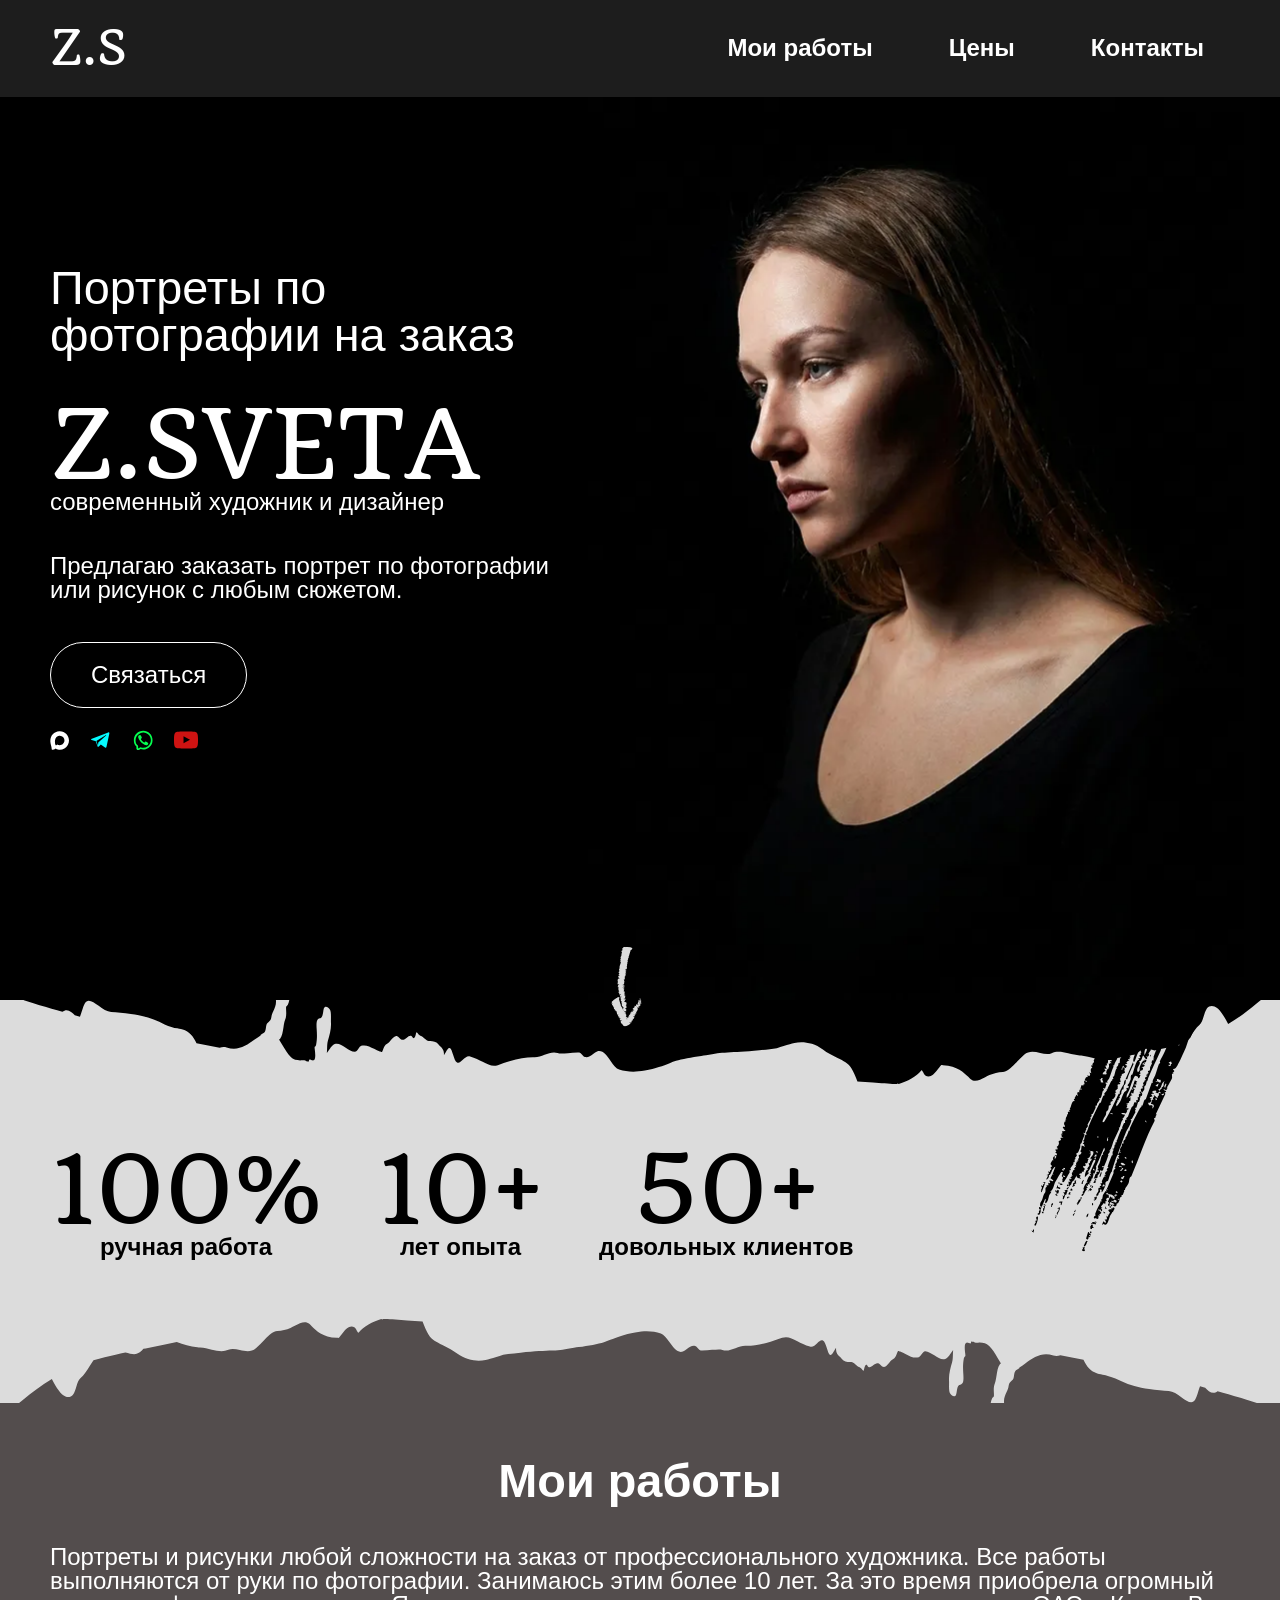
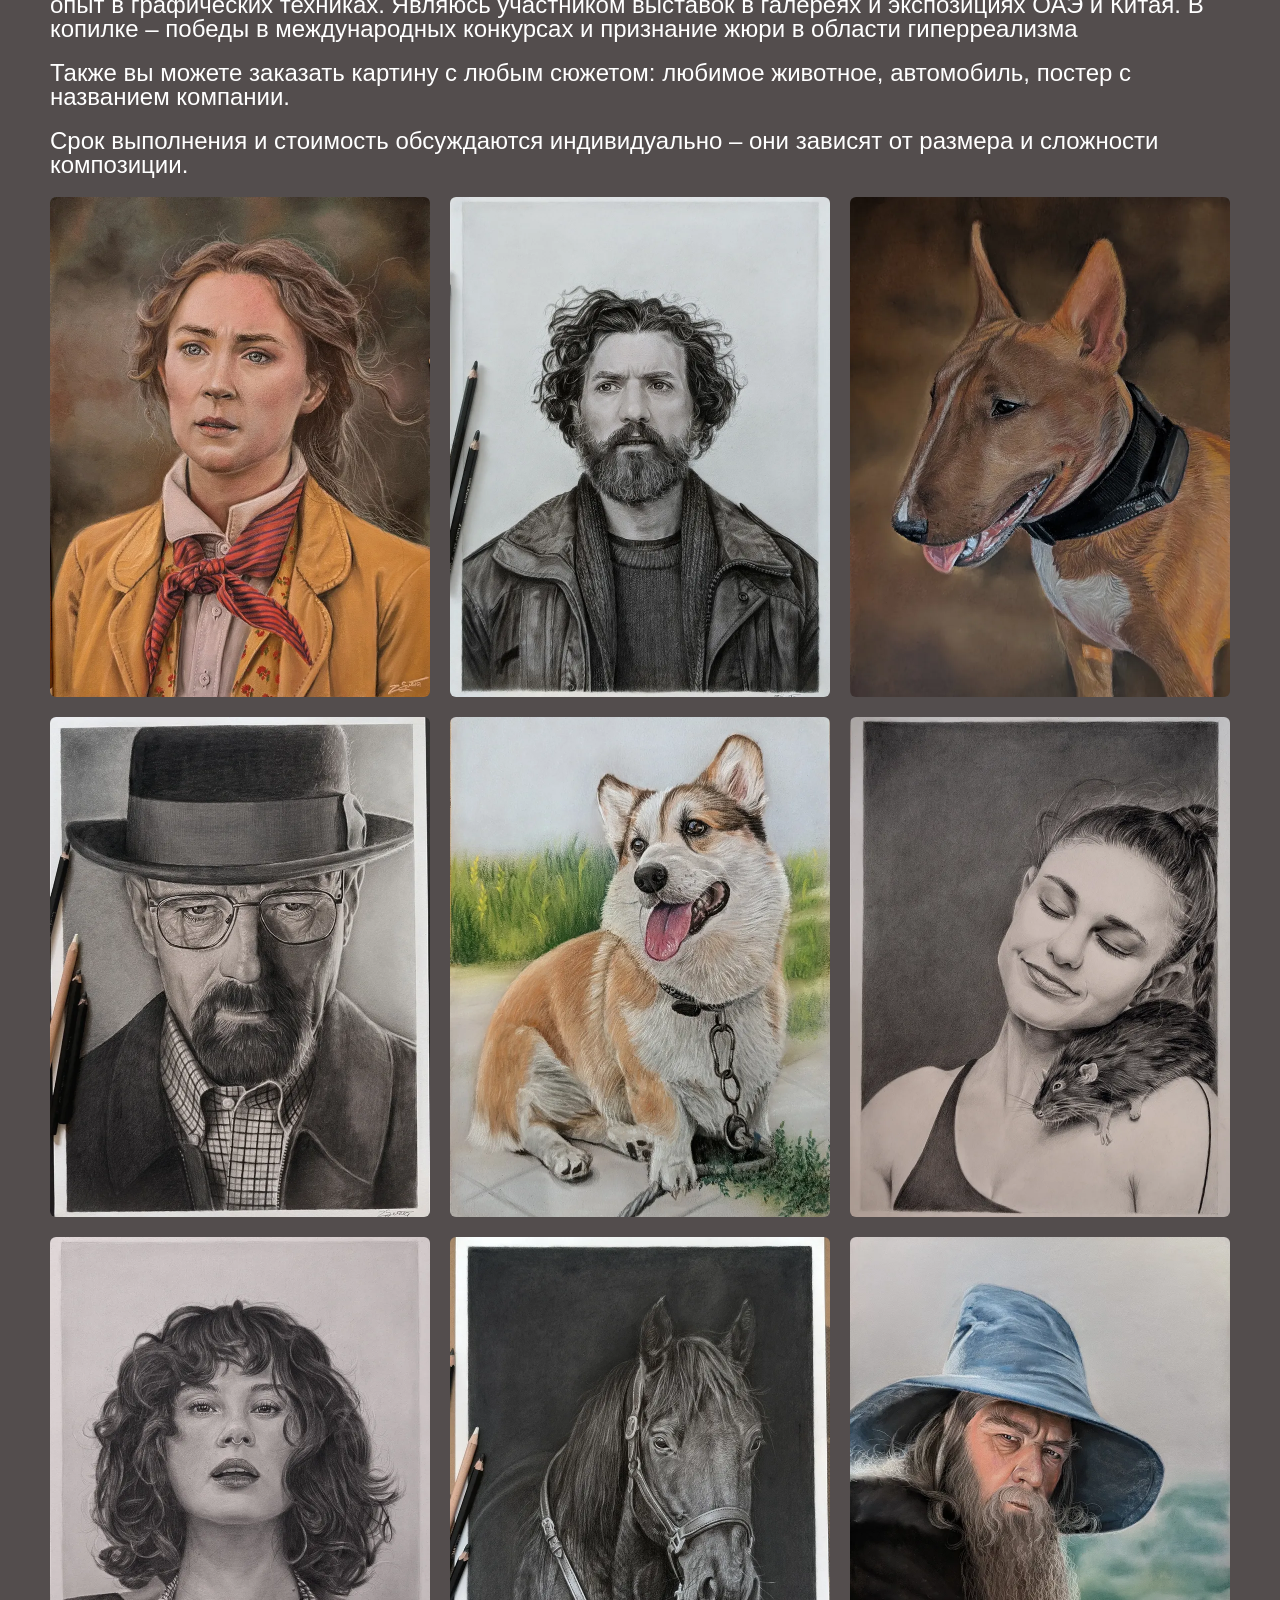
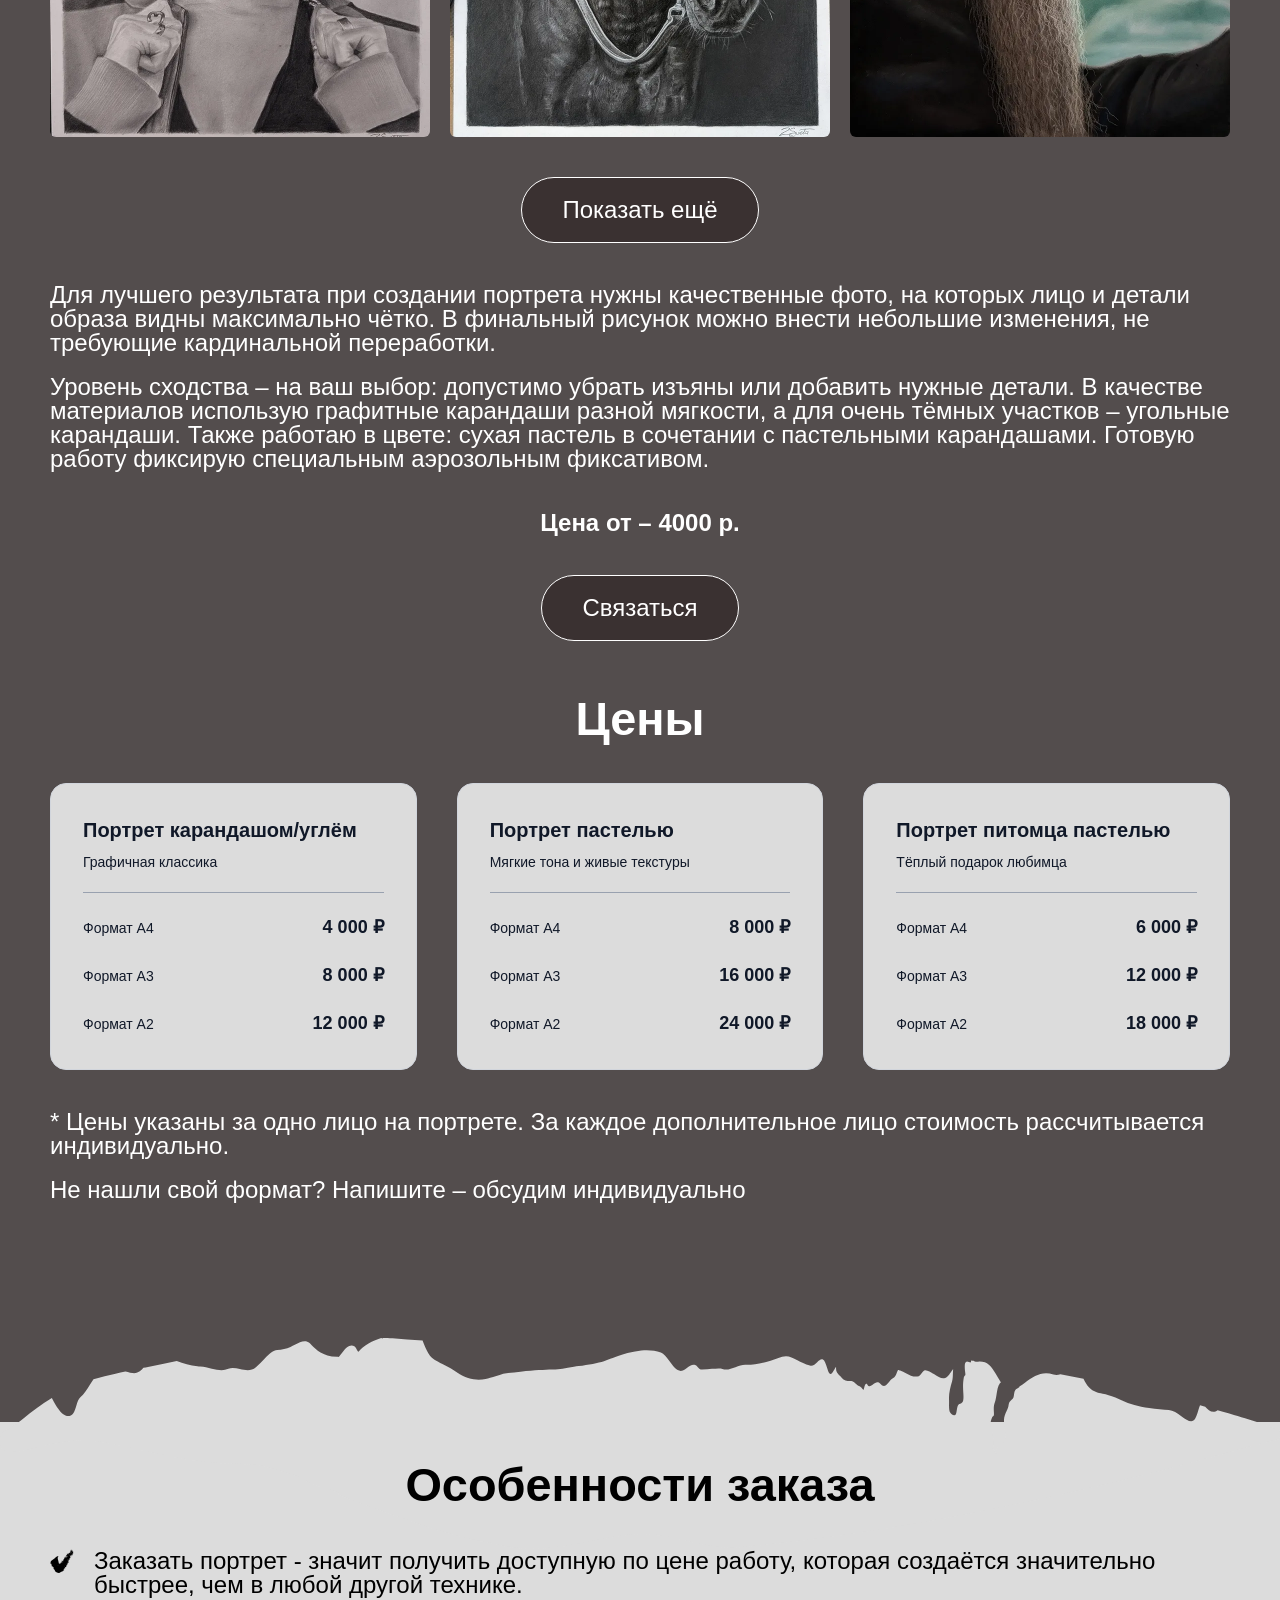
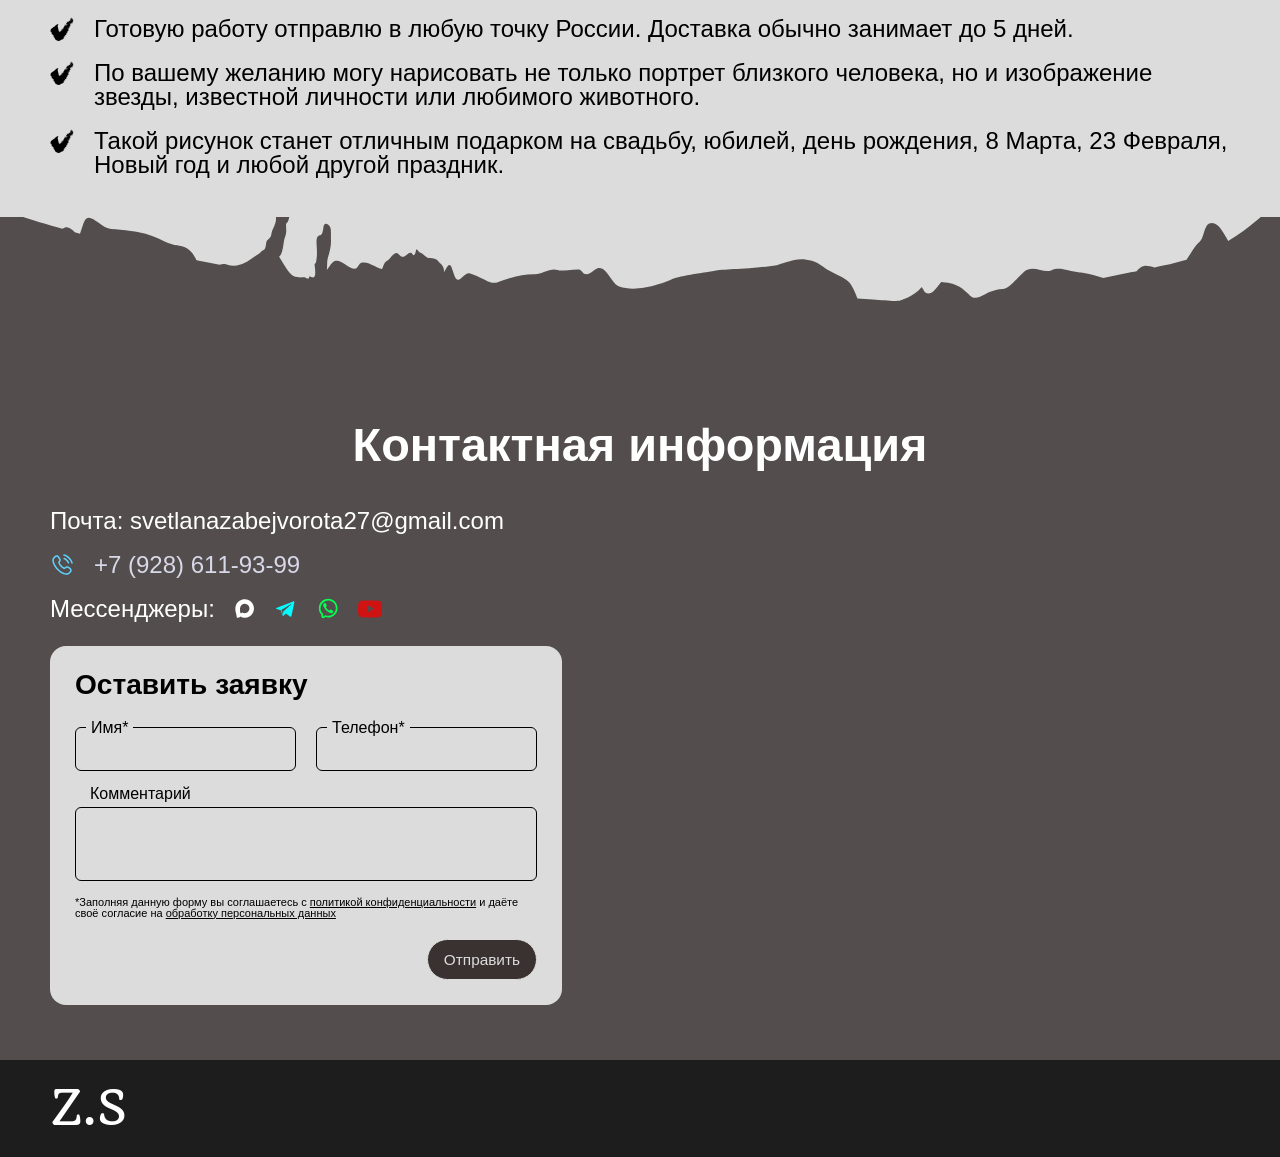
==== commit 5a851267: "'init'" ====
--- a/index.html
+++ b/index.html
@@ -1,56 +1,56 @@
-<!DOCTYPE html><html lang="ru"> <head><meta charset="utf-8"><meta name="viewport" content="width=device-width"><meta name="color-scheme" content="only light"><link rel="icon" href="/favicon.ico" sizes="any"><link rel="icon" href="/favicon.png" sizes="120x120" type="image/png"><title>Портрет по фото на заказ | Художник Z.SVETA</title><meta name="yandex-verification" content="4e4c4f11cf9303b9"><meta name="msvalidate.01" content="C897C5694F448BC3334DBB1E7D68A6AD"><meta name="google-site-verification" content="LvQRum0GHJ_vB7NYBADrHj_U7cCRwNQ1hW0VBRiqmSQ"><meta name="description" content="Портрет по фотографии на заказ от художника Z.SVETA. 100% ручная работа: карандаш, пастель, уголь. Цена от 4000 ₽. Опыт 10+ лет, доставка по России."><link rel="stylesheet" href="/_astro/index.00OptyS1.css"></head> <body> <header class="a b"> <div class="c"> <div class="d e f g h"> <div class="i"> <a class="j k" href="/">Z.S</a> </div> <div class="l m"> <button class="n o p" id="hamburger" aria-expanded="false" aria-controls="aria-nav"> <div class="q">Открыть меню</div> <svg class="r" viewBox="0 0 100 80"> <line x1="20" y1="20" x2="80" y2="20" stroke="currentColor" stroke-width="8" stroke-linecap="round" class="s t u"></line> <line x1="20" y1="40" x2="80" y2="40" stroke="currentColor" stroke-width="8" stroke-linecap="round"></line> <line x1="20" y1="60" x2="80" y2="60" stroke="currentColor" stroke-width="8" stroke-linecap="round" class="s t u"></line> </svg> </button> <nav id="aria-nav" class="v d f w"> <ul class="d e x"> <li> <a class="y z A B C D E" href="#my-work">Мои работы</a> </li> <li> <a class="y z A B C D E" href="#price">Цены</a> </li> <li> <a class="y z A B C D E" href="#contacts">Контакты</a> </li> </ul> </nav> <script type="module">window.addEventListener("click",e=>{(e.target.closest("nav a")||!e.target.closest("nav")&&!hamburger.contains(e.target))&&hamburger.setAttribute("aria-expanded",!1)}),hamburger.addEventListener("click",e=>{const t="true"===hamburger.getAttribute("aria-expanded");hamburger.setAttribute("aria-expanded",!t)});</script> </div> </div> </div> </header> <main> <section class="F"> <div class="G"> <div class="v H I"> <div class="J K d L f M"> <div class="N O P Q R"> <h1 class="k S T U">
+<!DOCTYPE html><html lang="ru"> <head><meta charset="utf-8"><meta name="viewport" content="width=device-width"><meta name="color-scheme" content="only light"><link rel="icon" href="/favicon.ico" sizes="any"><link rel="icon" href="/favicon.png" sizes="120x120" type="image/png"><title>Портрет по фото на заказ | Художник Z.SVETA</title><meta name="description" content="Портрет по фотографии на заказ от художника Z.SVETA. 100% ручная работа: карандаш, пастель, уголь. Цена от 4000 ₽. Опыт 10+ лет, доставка по России."><link rel="canonical" href="https://zsvetaart.github.io"><meta name="yandex-verification" content="4e4c4f11cf9303b9"><meta name="msvalidate.01" content="C897C5694F448BC3334DBB1E7D68A6AD"><meta name="google-site-verification" content="LvQRum0GHJ_vB7NYBADrHj_U7cCRwNQ1hW0VBRiqmSQ"><link rel="stylesheet" href="/_astro/index.Bn7bOtGa.css"></head> <body> <header class="a b"> <div class="c"> <div class="d e f g h"> <div class="i"> <a class="j k" href="/">Z.S</a> </div> <div class="l m"> <button class="n o p" id="hamburger" aria-expanded="false" aria-controls="aria-nav"> <div class="q">Открыть меню</div> <svg class="r" viewBox="0 0 100 80"> <line x1="20" y1="20" x2="80" y2="20" stroke="currentColor" stroke-width="8" stroke-linecap="round" class="s t u"></line> <line x1="20" y1="40" x2="80" y2="40" stroke="currentColor" stroke-width="8" stroke-linecap="round"></line> <line x1="20" y1="60" x2="80" y2="60" stroke="currentColor" stroke-width="8" stroke-linecap="round" class="s t u"></line> </svg> </button> <nav id="aria-nav" class="v d f w"> <ul class="d e x"> <li> <a class="y z A B C D E" href="#my-work">Мои работы</a> </li> <li> <a class="y z A B C D E" href="#price">Цены</a> </li> <li> <a class="y z A B C D E" href="#contacts">Контакты</a> </li> </ul> </nav> <script type="module">window.addEventListener("click",e=>{(e.target.closest("nav a")||!e.target.closest("nav")&&!hamburger.contains(e.target))&&hamburger.setAttribute("aria-expanded",!1)}),hamburger.addEventListener("click",e=>{const t="true"===hamburger.getAttribute("aria-expanded");hamburger.setAttribute("aria-expanded",!t)});</script> </div> </div> </div> </header> <main> <section class="F"> <div class="G"> <div class="v H I"> <div class="J K d L f M"> <div class="N O P Q R"> <h1 class="k S T U">
 Портреты по фотографии на заказ
 </h1> <p class="S"> <span class="j V">Z.SVETA</span><br> современный
                   художник и дизайнер
 </p> <p class="S">
 Предлагаю заказать портрет по фотографии или рисунок с любым
                   сюжетом.
-</p> <div class="m W d"> <svg aria-hidden="true" class="Ba Ca Da Ea Fa Ga"> <use href="/icons.svg#arrow"></use> </svg> <a href="#contacts" class="z A X Y D">Связаться</a> </div> <div class="d f Z"> <a title="Max" class="n xa" href="https://max.ru/u/f9LHodD0cOLGi-N418dSYtixaGxYnLXbvNcZDrYfZaHuGHUZ616_oOPVWuE"> <span class="q">Написать в Max</span> <svg aria-hidden="true" class="bb" height="0.8lh" width="0.8lh"> <use href="/icons.svg#max"></use> </svg> </a><a title="Telegram" class="n xa" href="https://t.me/svetazabey"> <span class="q">Написать в Telegram</span> <svg aria-hidden="true" class="bb"> <use href="/icons.svg#telegram"></use> </svg> </a><a title="WhatsApp" class="n xa" href="https://wa.me/79286119399"> <span class="q">Написать в WhatsApp</span> <svg aria-hidden="true" class="bb" height="0.85lh" width="0.85lh"> <use href="/icons.svg#whatsapp"></use> </svg> </a><a title="YouTube" class="n xa" href="https://www.youtube.com/@ZSvetaArt"> <span class="q">YouTube канал</span> <svg aria-hidden="true" class="bb"> <use href="/icons.svg#youtube"></use> </svg> </a> </div> </div> <div class="_ aa m d ba ca da f"> <img src="/_astro/hero.DKYGhQOU_zeVGX.webp" loading="eager" fetchpriority="high" alt="Художник Z.SVETA" decoding="async" width="673" height="904"> </div> </div> </div> </div> <div class="m"> <div class="m ea"> <div class="jc d qa"> <svg width="1440" height="211" viewBox="0 0 1440 211" fill="none" preserveAspectRatio="none" aria-hidden="true" class="Ca Ha Ia Ja Ka ha kc H" xmlns="http://www.w3.org/2000/svg" class="Ca Ha Ia Ja Ka ha"> <path d="M609.778 1.32497C646.717 -1.62511 682.731 15.7598 720.034 14.6482C743.677 13.976 766.911 8.60989 792.555 4.25969C817.366 -0.0812607 849.169 -1.93077 872.978 2.71338C878.805 3.79532 883.43 4.74345 887.536 5.54219C917.635 10.0876 938.706 16.0208 963.019 22.893C980.224 28.0974 997.168 33.371 1014.75 39.0156C1027.89 43.3727 1037.78 46.0297 1060.38 54.6605C1055.91 54.3585 1060.13 56.4573 1066.57 58.266C1073.2 60.2508 1082.82 62.5472 1094.72 66.9483C1095.66 69.8003 1109.77 73.8561 1123.44 77.2472C1127.68 78.5396 1131.78 79.6849 1135.83 80.6732C1152.56 85.8572 1179.41 84.0445 1212.18 86.9269C1235.18 89.2862 1254.05 93.29 1273.75 96.9889C1285.46 99.2523 1297.21 101.581 1308.17 103.613C1327.36 106.891 1341.96 109.643 1361.15 107.446C1362.19 107.347 1363.26 107.242 1364.34 107.131C1375.63 106.429 1387.33 103.689 1400.5 100.552C1404.99 99.5428 1409.66 98.4662 1415.06 97.97L1414.25 98.2126C1416.81 97.9845 1421.22 96.8541 1425.31 96.8748C1428.84 96.8563 1431.8 97.3299 1434.7 97.821C1436.2 98.0853 1437.59 99.2646 1438.61 101.14C1439.62 103.019 1440.19 105.426 1440.19 107.914C1440.19 110.403 1439.61 112.815 1438.62 114.69C1437.63 116.56 1436.33 117.73 1435.06 118.033C1432.63 118.604 1430.34 119.287 1429.27 120.023C1427.94 120.888 1427.45 121.78 1423.27 123.982C1422.95 124.047 1422.03 124.417 1421.7 124.453C1419.72 125.809 1416.61 127.954 1413.33 130.335C1404.53 136.696 1393.89 144.352 1381.68 150.642C1379.1 146.173 1376.61 142.302 1374.07 139.289C1371.63 136.165 1369.09 133.981 1366.31 133.009C1363.51 132.032 1359.97 132.309 1357.91 134.81C1356.07 137.06 1355.01 140.438 1353.9 143.658C1352.74 147.022 1351.5 150.221 1349.32 151.655C1345.66 154.078 1342.46 158.923 1338.88 163.922C1337.56 165.742 1336.2 167.583 1334.81 169.324C1326.24 171.56 1318.07 173.334 1310 174.949C1306.2 175.697 1302.53 176.395 1298.9 177.075C1294.47 176.025 1290.49 175.154 1287.11 175.576C1284.1 175.953 1281.35 178.107 1278.62 180.785C1276.91 181.095 1275.19 181.404 1273.49 181.713C1262.5 183.698 1251.65 185.641 1241.16 187.699C1233.91 185.348 1226.08 183.073 1217.92 182.23C1216.88 182.134 1215.85 182.06 1214.78 182.012C1210.48 181.822 1206.11 180.772 1201.72 179.866C1195.24 178.524 1188.72 177.496 1183.08 179.783C1179.32 181.311 1174.8 180.491 1170.17 179.614C1163.93 178.443 1157.62 177.128 1152.11 181.404C1148.61 184.098 1145.31 187.235 1142.13 190.09C1137.1 194.633 1132.36 198.455 1128.21 198.592C1122.76 198.769 1117.81 200.138 1113.18 201.717C1111.51 202.425 1109.9 203.188 1108.32 203.915C1102.05 206.821 1096.38 209.181 1091.73 205.551C1091.02 205.001 1090.23 204.284 1089.31 203.461C1084.31 198.985 1077.36 192.623 1060.86 191.736C1060.24 191.692 1059.61 191.663 1058.97 191.649C1057.73 192.728 1055.87 195.084 1053.78 197.407C1050.35 201.17 1046.29 204.845 1040.95 202.137C1040.16 201.731 1039.41 200.423 1038.71 199.221C1037.81 197.692 1036.98 196.342 1036.17 197.259C1033.82 199.942 1030.11 202.73 1024.92 205.328C1021.11 207.236 1016.43 209.011 1011.12 210.484C1010.67 210.367 1010.22 210.245 1009.76 210.119C1009.02 211.433 993.661 209.812 982.087 209.195C976.32 208.809 970.494 208.409 964.604 207.98C962.462 202.91 960.233 198.286 957.618 194.613C954.202 189.813 948.977 187.556 942.268 184.638C939.492 183.43 936.486 182.112 933.143 180.435C930.832 179.187 928.362 177.744 925.747 176.005C914.635 168.623 901.812 167.823 893.724 169.572C892.001 169.938 890.292 170.353 888.48 170.82C884.311 171.934 879.191 173.207 873.895 174.851C868.111 175.665 861.355 176.307 854.387 176.915C837.463 178.411 827.76 178.655 818.532 178.988C814.003 179.165 810.143 179.373 807.149 179.875C803.412 180.502 798.996 181.112 794.319 181.763C792.579 182.003 790.727 182.248 788.892 182.497C778.173 183.943 766.958 185.535 760.576 187.421C758.29 188.094 755.926 188.915 753.353 189.795C746.222 192.233 737.56 195.188 725.465 197.115C712.822 199.136 704.849 198.266 696.543 196.096C693.192 195.213 690.07 191.414 686.947 187.485C682.405 181.914 677.778 176.096 671.743 178.051C670.344 178.507 668.852 179.479 667.274 180.498C664.369 182.372 661.373 184.398 658.054 183.643C656.885 183.381 655.904 182.352 654.907 181.345C653.815 180.236 652.739 179.153 651.546 179.125C647.008 179.023 642.85 179.404 638.932 179.751C634.042 180.193 629.846 180.562 627.248 179.71C622.696 178.187 617.593 179.801 612.623 181.437C608.74 182.688 604.874 183.957 601.075 183.841C593.26 183.606 583.67 185.149 573.076 187.886C568.897 188.994 564.486 190.3 560.062 191.761C554.375 193.672 549.246 191.378 542.942 188.424C538.974 186.587 534.421 184.49 528.871 183.006C525.716 182.165 523.036 184.383 520.656 186.429C518.444 188.315 516.383 190.058 514.197 189.152C512.266 188.35 510.969 184.757 509.736 181.345C508.352 177.547 507.104 173.975 505.118 174.723C504.064 175.121 502.812 176.962 501.317 179.149C500.726 180.014 500.094 180.93 499.424 181.837C499.442 181.102 499.436 180.445 499.425 179.948C499.347 176.435 497.254 174.632 495.19 172.866C494.372 172.16 493.567 171.463 492.895 170.663C490.429 167.716 485.855 167.331 482.347 167.549C480.855 167.64 479.515 166.581 477.927 165.344C476.521 164.246 474.934 163.007 472.924 162.311C471.777 161.914 470.88 160.915 470.137 160.081C469.6 159.477 469.142 158.962 468.725 158.833C468.364 158.722 468.097 159.735 467.797 160.876C467.58 161.698 467.345 162.588 467.045 163.172C466.334 164.568 465.392 165.005 464.714 164.576C464.401 164.378 464.148 163.992 463.897 163.607C463.605 163.159 463.314 162.708 462.924 162.556C461.131 161.861 459.425 163.048 457.65 164.28C455.703 165.635 453.644 167.042 451.341 166.075C450.614 165.771 449.831 165.053 449.071 164.357C448.277 163.628 447.505 162.925 446.857 162.747C444.226 162.026 441.817 164.591 439.597 166.95C438.117 168.519 436.741 169.995 435.43 170.354C433.031 171.012 431.798 174.055 430.889 176.301C430.418 177.466 430.033 178.422 429.615 178.717C429.224 178.642 428.828 178.55 428.439 178.45C428.08 178.236 427.708 178.014 427.366 178.095C427.34 178.101 427.315 178.114 427.289 178.121C425.106 177.436 422.965 176.443 420.838 175.454C416.061 173.23 411.315 171.029 406.406 172.428C405.346 172.729 404.287 173.997 403.208 175.285C401.887 176.863 400.534 178.477 399.121 178.392C395.751 178.189 392.317 176.205 388.934 174.249C383.846 171.308 378.873 168.435 374.421 171.788C372.952 172.895 371.534 174.718 370.113 176.555C369.32 177.578 368.524 178.611 367.719 179.515C367.86 177.862 367.922 176.312 367.98 174.866C368.1 171.887 368.203 169.336 368.95 167.157C370.717 162.006 372.695 154.924 372.357 149.794C372.266 148.402 372.286 146.849 372.311 145.286C372.375 141.363 372.438 137.356 370.667 135.581C369.472 134.384 366.417 131.642 364.561 134.679C364.157 135.34 363.929 136.64 363.675 138.084C363.219 140.68 362.675 143.753 360.876 144.502C360.574 144.628 360.244 144.742 359.903 144.85C358.543 145.279 357.022 145.753 356.49 147.842C355.879 150.249 356.073 152.989 356.3 156.182C356.596 160.342 356.947 165.283 355.645 171.271C355.387 172.455 354.859 172.87 354.46 173.184C354.178 173.405 353.964 173.582 353.949 173.937C353.932 174.345 354.04 175.191 354.177 176.261C354.661 180.035 355.501 186.631 352.539 186.969C351.737 187.06 350.807 186.763 349.976 186.495C348.75 186.1 347.733 185.774 347.619 186.858C347.576 187.269 347.549 187.715 347.528 188.176C346.557 188.065 345.586 187.954 344.616 187.843C343.35 186.578 341.611 186.722 339.444 186.907C338.918 186.952 338.364 186.995 337.788 187.024C335.867 186.794 333.947 186.566 332.032 186.33C330.506 185.813 328.879 184.953 327.154 183.571C323.709 180.803 320.637 176.188 317.653 171.673C316.396 169.771 315.151 167.883 313.894 166.162C314.367 165.939 314.793 165.678 315.118 165.323C317.343 162.894 318.169 158.181 318.927 153.844C319.431 150.958 319.907 148.238 320.748 146.472C322.287 143.238 322.056 139.494 321.886 136.725C321.798 135.289 321.729 134.113 321.929 133.41C322.09 132.846 322.483 132.575 322.883 132.295C323.232 132.05 323.594 131.794 323.819 131.338C326.558 125.799 325.642 122.631 324.311 118.02C323.578 115.477 322.72 112.493 322.276 108.431C321.88 104.128 321.961 102.866 323.417 101.121C322.22 99.015 321.012 96.9092 319.805 94.8032C319.35 94.9502 319.028 96.2872 318.582 98.5069C317.786 102.471 314.98 103.967 312.796 105.136C311.784 105.677 310.904 106.15 310.414 106.765C307.81 110.034 308.668 114.502 309.424 118.434C309.84 120.599 310.224 122.602 309.983 124.152C309.88 124.815 310.057 125.468 310.235 126.134C310.372 126.649 310.514 127.172 310.529 127.713C310.635 131.64 309.122 134.586 307.696 137.321C306.88 138.887 306.103 140.389 305.687 141.965C305.56 142.445 305.461 142.934 305.369 143.409C305.234 144.102 305.103 144.763 304.888 145.331C304.399 146.625 303.36 147.511 302.223 148.476C301.64 148.971 301.032 149.487 300.459 150.093C299.717 150.877 299.473 152.436 299.216 154.064C299.034 155.215 298.843 156.4 298.47 157.381C297.794 159.154 296.378 159.815 295.067 160.429C294.495 160.696 293.932 160.962 293.464 161.299C293.273 161.437 293.186 161.705 293.172 162.072C291 163.342 288.934 164.636 286.929 165.903C276.905 172.253 268.123 177.758 254.942 174.107C252.449 173.417 249.74 173.61 247.058 174.242C238.449 172.846 229.788 171.397 221.062 169.905C219.293 166.392 217.184 163.452 214.68 161.158C209.873 156.853 205.221 155.989 199.481 154.971C195.258 154.217 190.698 153.372 185.185 150.989C176.137 146.982 166.59 143.613 156.126 141.925C153.182 141.464 150.179 141.038 147.234 140.654C139.147 139.648 131.29 138.935 125.057 138.651C120.468 138.436 115.458 135.312 111.012 132.398C104.51 128.302 98.8 124.619 95.3814 130.024C94.2458 131.751 93.1684 134.746 92.1305 137.655C91.3913 139.727 90.668 141.75 89.9631 143.257C88.0849 142.797 86.0364 142.342 84.1457 141.875C80.7482 138.293 75.3197 134.452 70.2322 138.449C68.1886 137.952 66.1933 137.455 64.3067 136.95C60.0096 135.891 56.006 134.81 51.7825 133.708C50.4388 133.344 49.0769 132.977 47.6794 132.607C47.6663 132.603 47.6532 132.599 47.6402 132.595C44.9175 131.85 42.1289 131.094 39.3402 130.324C38.1687 129.995 37.0162 129.666 35.8151 129.334C32.8889 128.494 29.7855 127.635 26.8748 126.757C25.2793 126.289 23.7228 125.821 22.1386 125.341C19.552 124.561 17.0176 123.765 14.4255 122.947C10.2857 121.628 6.18347 120.25 2.13369 118.848C1.4756 118.617 0.862504 117.981 0.445307 117.047C0.0276103 116.112 -0.1687 114.961 -0.0957952 113.791C-0.0225826 112.62 0.316526 111.499 0.846964 110.626C1.37616 109.756 2.05947 109.214 2.73674 109.07C6.91038 108.203 11.0623 107.329 15.1984 106.417C17.7865 105.856 20.3045 105.27 22.8656 104.687C24.4364 104.327 25.9727 103.968 27.5508 103.603C30.4268 102.913 33.494 102.213 36.3792 101.508C37.5647 101.231 38.6988 100.951 39.8551 100.669C42.6103 100.011 45.3655 99.3504 48.059 98.6855C48.0756 98.6816 48.0922 98.6777 48.1088 98.6738C49.479 98.3471 50.8083 98.0178 52.1256 97.6898C56.2892 96.6921 60.2386 95.6898 64.4789 94.6913C66.555 94.1517 68.8698 93.6223 71.0609 93.0844C72.2719 92.7849 73.504 92.4832 74.7364 92.1842C75.4101 92.025 76.1053 91.8671 76.7521 91.7081C92.2484 87.9491 107.646 84.2404 123.082 80.6403C130.952 78.8284 138.539 77.0446 146.465 75.2836C154.028 73.5456 161.803 71.8309 169.482 70.1444C184.955 66.7514 200.418 63.4736 215.9 60.3055C314.096 40.1645 412.735 22.9544 511.407 11.1536C525.486 9.4586 539.85 7.8836 553.986 6.43072C558.805 5.93442 563.748 5.4483 568.474 4.98144C577.877 4.07431 586.994 3.22565 596.451 2.42407C600.755 2.04839 605.236 1.68327 609.778 1.32497Z" fill="currentColor"></path> </svg> </div> <div class="fa ga ha"> <div class="c m"> <svg aria-hidden="true" class="La Ca Ha Ma Na hidden Oa Pa Qa Ra"> <use href="/icons.svg#stroke"></use> </svg> <ul class="ia d L ja"> <li class="d L ka E"> <span class="j V T">100%</span>
+</p> <div class="m W d"> <svg aria-hidden="true" class="Ea Fa Ga Ha Ia Ja"> <use href="/icons.svg#arrow"></use> </svg> <a href="#contacts" class="z A X Y D">Связаться</a> </div> <div class="d f Z"> <a title="Max" class="n za" href="https://max.ru/u/f9LHodD0cOLGi-N418dSYtixaGxYnLXbvNcZDrYfZaHuGHUZ616_oOPVWuE"> <span class="q">Написать в Max</span> <svg aria-hidden="true" class="db" height="0.8lh" width="0.8lh"> <use href="/icons.svg#max"></use> </svg> </a><a title="Telegram" class="n za" href="https://t.me/svetazabey"> <span class="q">Написать в Telegram</span> <svg aria-hidden="true" class="db"> <use href="/icons.svg#telegram"></use> </svg> </a><a title="WhatsApp" class="n za" href="https://wa.me/79286119399"> <span class="q">Написать в WhatsApp</span> <svg aria-hidden="true" class="db" height="0.85lh" width="0.85lh"> <use href="/icons.svg#whatsapp"></use> </svg> </a><a title="YouTube" class="n za" href="https://www.youtube.com/@ZSvetaArt"> <span class="q">YouTube канал</span> <svg aria-hidden="true" class="db"> <use href="/icons.svg#youtube"></use> </svg> </a> </div> </div> <div class="_ aa ba ca da ea fa" style="background-image: url('/_astro/hero.DKYGhQOU_zeVGX.webp');"></div> </div> </div> </div> <div class="m"> <div class="m ga"> <div class="lc d sa"> <svg width="1440" height="211" viewBox="0 0 1440 211" fill="none" preserveAspectRatio="none" aria-hidden="true" class="Fa Ka La ba Ma ja mc H" xmlns="http://www.w3.org/2000/svg" class="Fa Ka La ba Ma ja"> <path d="M609.778 1.32497C646.717 -1.62511 682.731 15.7598 720.034 14.6482C743.677 13.976 766.911 8.60989 792.555 4.25969C817.366 -0.0812607 849.169 -1.93077 872.978 2.71338C878.805 3.79532 883.43 4.74345 887.536 5.54219C917.635 10.0876 938.706 16.0208 963.019 22.893C980.224 28.0974 997.168 33.371 1014.75 39.0156C1027.89 43.3727 1037.78 46.0297 1060.38 54.6605C1055.91 54.3585 1060.13 56.4573 1066.57 58.266C1073.2 60.2508 1082.82 62.5472 1094.72 66.9483C1095.66 69.8003 1109.77 73.8561 1123.44 77.2472C1127.68 78.5396 1131.78 79.6849 1135.83 80.6732C1152.56 85.8572 1179.41 84.0445 1212.18 86.9269C1235.18 89.2862 1254.05 93.29 1273.75 96.9889C1285.46 99.2523 1297.21 101.581 1308.17 103.613C1327.36 106.891 1341.96 109.643 1361.15 107.446C1362.19 107.347 1363.26 107.242 1364.34 107.131C1375.63 106.429 1387.33 103.689 1400.5 100.552C1404.99 99.5428 1409.66 98.4662 1415.06 97.97L1414.25 98.2126C1416.81 97.9845 1421.22 96.8541 1425.31 96.8748C1428.84 96.8563 1431.8 97.3299 1434.7 97.821C1436.2 98.0853 1437.59 99.2646 1438.61 101.14C1439.62 103.019 1440.19 105.426 1440.19 107.914C1440.19 110.403 1439.61 112.815 1438.62 114.69C1437.63 116.56 1436.33 117.73 1435.06 118.033C1432.63 118.604 1430.34 119.287 1429.27 120.023C1427.94 120.888 1427.45 121.78 1423.27 123.982C1422.95 124.047 1422.03 124.417 1421.7 124.453C1419.72 125.809 1416.61 127.954 1413.33 130.335C1404.53 136.696 1393.89 144.352 1381.68 150.642C1379.1 146.173 1376.61 142.302 1374.07 139.289C1371.63 136.165 1369.09 133.981 1366.31 133.009C1363.51 132.032 1359.97 132.309 1357.91 134.81C1356.07 137.06 1355.01 140.438 1353.9 143.658C1352.74 147.022 1351.5 150.221 1349.32 151.655C1345.66 154.078 1342.46 158.923 1338.88 163.922C1337.56 165.742 1336.2 167.583 1334.81 169.324C1326.24 171.56 1318.07 173.334 1310 174.949C1306.2 175.697 1302.53 176.395 1298.9 177.075C1294.47 176.025 1290.49 175.154 1287.11 175.576C1284.1 175.953 1281.35 178.107 1278.62 180.785C1276.91 181.095 1275.19 181.404 1273.49 181.713C1262.5 183.698 1251.65 185.641 1241.16 187.699C1233.91 185.348 1226.08 183.073 1217.92 182.23C1216.88 182.134 1215.85 182.06 1214.78 182.012C1210.48 181.822 1206.11 180.772 1201.72 179.866C1195.24 178.524 1188.72 177.496 1183.08 179.783C1179.32 181.311 1174.8 180.491 1170.17 179.614C1163.93 178.443 1157.62 177.128 1152.11 181.404C1148.61 184.098 1145.31 187.235 1142.13 190.09C1137.1 194.633 1132.36 198.455 1128.21 198.592C1122.76 198.769 1117.81 200.138 1113.18 201.717C1111.51 202.425 1109.9 203.188 1108.32 203.915C1102.05 206.821 1096.38 209.181 1091.73 205.551C1091.02 205.001 1090.23 204.284 1089.31 203.461C1084.31 198.985 1077.36 192.623 1060.86 191.736C1060.24 191.692 1059.61 191.663 1058.97 191.649C1057.73 192.728 1055.87 195.084 1053.78 197.407C1050.35 201.17 1046.29 204.845 1040.95 202.137C1040.16 201.731 1039.41 200.423 1038.71 199.221C1037.81 197.692 1036.98 196.342 1036.17 197.259C1033.82 199.942 1030.11 202.73 1024.92 205.328C1021.11 207.236 1016.43 209.011 1011.12 210.484C1010.67 210.367 1010.22 210.245 1009.76 210.119C1009.02 211.433 993.661 209.812 982.087 209.195C976.32 208.809 970.494 208.409 964.604 207.98C962.462 202.91 960.233 198.286 957.618 194.613C954.202 189.813 948.977 187.556 942.268 184.638C939.492 183.43 936.486 182.112 933.143 180.435C930.832 179.187 928.362 177.744 925.747 176.005C914.635 168.623 901.812 167.823 893.724 169.572C892.001 169.938 890.292 170.353 888.48 170.82C884.311 171.934 879.191 173.207 873.895 174.851C868.111 175.665 861.355 176.307 854.387 176.915C837.463 178.411 827.76 178.655 818.532 178.988C814.003 179.165 810.143 179.373 807.149 179.875C803.412 180.502 798.996 181.112 794.319 181.763C792.579 182.003 790.727 182.248 788.892 182.497C778.173 183.943 766.958 185.535 760.576 187.421C758.29 188.094 755.926 188.915 753.353 189.795C746.222 192.233 737.56 195.188 725.465 197.115C712.822 199.136 704.849 198.266 696.543 196.096C693.192 195.213 690.07 191.414 686.947 187.485C682.405 181.914 677.778 176.096 671.743 178.051C670.344 178.507 668.852 179.479 667.274 180.498C664.369 182.372 661.373 184.398 658.054 183.643C656.885 183.381 655.904 182.352 654.907 181.345C653.815 180.236 652.739 179.153 651.546 179.125C647.008 179.023 642.85 179.404 638.932 179.751C634.042 180.193 629.846 180.562 627.248 179.71C622.696 178.187 617.593 179.801 612.623 181.437C608.74 182.688 604.874 183.957 601.075 183.841C593.26 183.606 583.67 185.149 573.076 187.886C568.897 188.994 564.486 190.3 560.062 191.761C554.375 193.672 549.246 191.378 542.942 188.424C538.974 186.587 534.421 184.49 528.871 183.006C525.716 182.165 523.036 184.383 520.656 186.429C518.444 188.315 516.383 190.058 514.197 189.152C512.266 188.35 510.969 184.757 509.736 181.345C508.352 177.547 507.104 173.975 505.118 174.723C504.064 175.121 502.812 176.962 501.317 179.149C500.726 180.014 500.094 180.93 499.424 181.837C499.442 181.102 499.436 180.445 499.425 179.948C499.347 176.435 497.254 174.632 495.19 172.866C494.372 172.16 493.567 171.463 492.895 170.663C490.429 167.716 485.855 167.331 482.347 167.549C480.855 167.64 479.515 166.581 477.927 165.344C476.521 164.246 474.934 163.007 472.924 162.311C471.777 161.914 470.88 160.915 470.137 160.081C469.6 159.477 469.142 158.962 468.725 158.833C468.364 158.722 468.097 159.735 467.797 160.876C467.58 161.698 467.345 162.588 467.045 163.172C466.334 164.568 465.392 165.005 464.714 164.576C464.401 164.378 464.148 163.992 463.897 163.607C463.605 163.159 463.314 162.708 462.924 162.556C461.131 161.861 459.425 163.048 457.65 164.28C455.703 165.635 453.644 167.042 451.341 166.075C450.614 165.771 449.831 165.053 449.071 164.357C448.277 163.628 447.505 162.925 446.857 162.747C444.226 162.026 441.817 164.591 439.597 166.95C438.117 168.519 436.741 169.995 435.43 170.354C433.031 171.012 431.798 174.055 430.889 176.301C430.418 177.466 430.033 178.422 429.615 178.717C429.224 178.642 428.828 178.55 428.439 178.45C428.08 178.236 427.708 178.014 427.366 178.095C427.34 178.101 427.315 178.114 427.289 178.121C425.106 177.436 422.965 176.443 420.838 175.454C416.061 173.23 411.315 171.029 406.406 172.428C405.346 172.729 404.287 173.997 403.208 175.285C401.887 176.863 400.534 178.477 399.121 178.392C395.751 178.189 392.317 176.205 388.934 174.249C383.846 171.308 378.873 168.435 374.421 171.788C372.952 172.895 371.534 174.718 370.113 176.555C369.32 177.578 368.524 178.611 367.719 179.515C367.86 177.862 367.922 176.312 367.98 174.866C368.1 171.887 368.203 169.336 368.95 167.157C370.717 162.006 372.695 154.924 372.357 149.794C372.266 148.402 372.286 146.849 372.311 145.286C372.375 141.363 372.438 137.356 370.667 135.581C369.472 134.384 366.417 131.642 364.561 134.679C364.157 135.34 363.929 136.64 363.675 138.084C363.219 140.68 362.675 143.753 360.876 144.502C360.574 144.628 360.244 144.742 359.903 144.85C358.543 145.279 357.022 145.753 356.49 147.842C355.879 150.249 356.073 152.989 356.3 156.182C356.596 160.342 356.947 165.283 355.645 171.271C355.387 172.455 354.859 172.87 354.46 173.184C354.178 173.405 353.964 173.582 353.949 173.937C353.932 174.345 354.04 175.191 354.177 176.261C354.661 180.035 355.501 186.631 352.539 186.969C351.737 187.06 350.807 186.763 349.976 186.495C348.75 186.1 347.733 185.774 347.619 186.858C347.576 187.269 347.549 187.715 347.528 188.176C346.557 188.065 345.586 187.954 344.616 187.843C343.35 186.578 341.611 186.722 339.444 186.907C338.918 186.952 338.364 186.995 337.788 187.024C335.867 186.794 333.947 186.566 332.032 186.33C330.506 185.813 328.879 184.953 327.154 183.571C323.709 180.803 320.637 176.188 317.653 171.673C316.396 169.771 315.151 167.883 313.894 166.162C314.367 165.939 314.793 165.678 315.118 165.323C317.343 162.894 318.169 158.181 318.927 153.844C319.431 150.958 319.907 148.238 320.748 146.472C322.287 143.238 322.056 139.494 321.886 136.725C321.798 135.289 321.729 134.113 321.929 133.41C322.09 132.846 322.483 132.575 322.883 132.295C323.232 132.05 323.594 131.794 323.819 131.338C326.558 125.799 325.642 122.631 324.311 118.02C323.578 115.477 322.72 112.493 322.276 108.431C321.88 104.128 321.961 102.866 323.417 101.121C322.22 99.015 321.012 96.9092 319.805 94.8032C319.35 94.9502 319.028 96.2872 318.582 98.5069C317.786 102.471 314.98 103.967 312.796 105.136C311.784 105.677 310.904 106.15 310.414 106.765C307.81 110.034 308.668 114.502 309.424 118.434C309.84 120.599 310.224 122.602 309.983 124.152C309.88 124.815 310.057 125.468 310.235 126.134C310.372 126.649 310.514 127.172 310.529 127.713C310.635 131.64 309.122 134.586 307.696 137.321C306.88 138.887 306.103 140.389 305.687 141.965C305.56 142.445 305.461 142.934 305.369 143.409C305.234 144.102 305.103 144.763 304.888 145.331C304.399 146.625 303.36 147.511 302.223 148.476C301.64 148.971 301.032 149.487 300.459 150.093C299.717 150.877 299.473 152.436 299.216 154.064C299.034 155.215 298.843 156.4 298.47 157.381C297.794 159.154 296.378 159.815 295.067 160.429C294.495 160.696 293.932 160.962 293.464 161.299C293.273 161.437 293.186 161.705 293.172 162.072C291 163.342 288.934 164.636 286.929 165.903C276.905 172.253 268.123 177.758 254.942 174.107C252.449 173.417 249.74 173.61 247.058 174.242C238.449 172.846 229.788 171.397 221.062 169.905C219.293 166.392 217.184 163.452 214.68 161.158C209.873 156.853 205.221 155.989 199.481 154.971C195.258 154.217 190.698 153.372 185.185 150.989C176.137 146.982 166.59 143.613 156.126 141.925C153.182 141.464 150.179 141.038 147.234 140.654C139.147 139.648 131.29 138.935 125.057 138.651C120.468 138.436 115.458 135.312 111.012 132.398C104.51 128.302 98.8 124.619 95.3814 130.024C94.2458 131.751 93.1684 134.746 92.1305 137.655C91.3913 139.727 90.668 141.75 89.9631 143.257C88.0849 142.797 86.0364 142.342 84.1457 141.875C80.7482 138.293 75.3197 134.452 70.2322 138.449C68.1886 137.952 66.1933 137.455 64.3067 136.95C60.0096 135.891 56.006 134.81 51.7825 133.708C50.4388 133.344 49.0769 132.977 47.6794 132.607C47.6663 132.603 47.6532 132.599 47.6402 132.595C44.9175 131.85 42.1289 131.094 39.3402 130.324C38.1687 129.995 37.0162 129.666 35.8151 129.334C32.8889 128.494 29.7855 127.635 26.8748 126.757C25.2793 126.289 23.7228 125.821 22.1386 125.341C19.552 124.561 17.0176 123.765 14.4255 122.947C10.2857 121.628 6.18347 120.25 2.13369 118.848C1.4756 118.617 0.862504 117.981 0.445307 117.047C0.0276103 116.112 -0.1687 114.961 -0.0957952 113.791C-0.0225826 112.62 0.316526 111.499 0.846964 110.626C1.37616 109.756 2.05947 109.214 2.73674 109.07C6.91038 108.203 11.0623 107.329 15.1984 106.417C17.7865 105.856 20.3045 105.27 22.8656 104.687C24.4364 104.327 25.9727 103.968 27.5508 103.603C30.4268 102.913 33.494 102.213 36.3792 101.508C37.5647 101.231 38.6988 100.951 39.8551 100.669C42.6103 100.011 45.3655 99.3504 48.059 98.6855C48.0756 98.6816 48.0922 98.6777 48.1088 98.6738C49.479 98.3471 50.8083 98.0178 52.1256 97.6898C56.2892 96.6921 60.2386 95.6898 64.4789 94.6913C66.555 94.1517 68.8698 93.6223 71.0609 93.0844C72.2719 92.7849 73.504 92.4832 74.7364 92.1842C75.4101 92.025 76.1053 91.8671 76.7521 91.7081C92.2484 87.9491 107.646 84.2404 123.082 80.6403C130.952 78.8284 138.539 77.0446 146.465 75.2836C154.028 73.5456 161.803 71.8309 169.482 70.1444C184.955 66.7514 200.418 63.4736 215.9 60.3055C314.096 40.1645 412.735 22.9544 511.407 11.1536C525.486 9.4586 539.85 7.8836 553.986 6.43072C558.805 5.93442 563.748 5.4483 568.474 4.98144C577.877 4.07431 586.994 3.22565 596.451 2.42407C600.755 2.04839 605.236 1.68327 609.778 1.32497Z" fill="currentColor"></path> </svg> </div> <div class="ha ia ja"> <div class="c m"> <svg aria-hidden="true" class="Na Fa Ka Oa Pa hidden Qa Ra Sa Ta"> <use href="/icons.svg#stroke"></use> </svg> <ul class="ka d L la"> <li class="d L ma E"> <span class="j V T">100%</span>
 ручная работа
-</li> <li class="d L ka E"> <span class="j V T">10+</span>лет
+</li> <li class="d L ma E"> <span class="j V T">10+</span>лет
                     опыта
-</li> <li class="d L ka E"> <span class="j V T">50+</span>довольных клиентов
-</li> </ul> </div> </div> <div class="jc d qa"> <svg width="1440" height="211" viewBox="0 0 1440 211" fill="none" preserveAspectRatio="none" aria-hidden="true" class="Sa Ca Ta Ia Ja Ua Va kc H" xmlns="http://www.w3.org/2000/svg" class="Sa Ca Ta Ia Ja Ua Va"> <path d="M609.778 1.32497C646.717 -1.62511 682.731 15.7598 720.034 14.6482C743.677 13.976 766.911 8.60989 792.555 4.25969C817.366 -0.0812607 849.169 -1.93077 872.978 2.71338C878.805 3.79532 883.43 4.74345 887.536 5.54219C917.635 10.0876 938.706 16.0208 963.019 22.893C980.224 28.0974 997.168 33.371 1014.75 39.0156C1027.89 43.3727 1037.78 46.0297 1060.38 54.6605C1055.91 54.3585 1060.13 56.4573 1066.57 58.266C1073.2 60.2508 1082.82 62.5472 1094.72 66.9483C1095.66 69.8003 1109.77 73.8561 1123.44 77.2472C1127.68 78.5396 1131.78 79.6849 1135.83 80.6732C1152.56 85.8572 1179.41 84.0445 1212.18 86.9269C1235.18 89.2862 1254.05 93.29 1273.75 96.9889C1285.46 99.2523 1297.21 101.581 1308.17 103.613C1327.36 106.891 1341.96 109.643 1361.15 107.446C1362.19 107.347 1363.26 107.242 1364.34 107.131C1375.63 106.429 1387.33 103.689 1400.5 100.552C1404.99 99.5428 1409.66 98.4662 1415.06 97.97L1414.25 98.2126C1416.81 97.9845 1421.22 96.8541 1425.31 96.8748C1428.84 96.8563 1431.8 97.3299 1434.7 97.821C1436.2 98.0853 1437.59 99.2646 1438.61 101.14C1439.62 103.019 1440.19 105.426 1440.19 107.914C1440.19 110.403 1439.61 112.815 1438.62 114.69C1437.63 116.56 1436.33 117.73 1435.06 118.033C1432.63 118.604 1430.34 119.287 1429.27 120.023C1427.94 120.888 1427.45 121.78 1423.27 123.982C1422.95 124.047 1422.03 124.417 1421.7 124.453C1419.72 125.809 1416.61 127.954 1413.33 130.335C1404.53 136.696 1393.89 144.352 1381.68 150.642C1379.1 146.173 1376.61 142.302 1374.07 139.289C1371.63 136.165 1369.09 133.981 1366.31 133.009C1363.51 132.032 1359.97 132.309 1357.91 134.81C1356.07 137.06 1355.01 140.438 1353.9 143.658C1352.74 147.022 1351.5 150.221 1349.32 151.655C1345.66 154.078 1342.46 158.923 1338.88 163.922C1337.56 165.742 1336.2 167.583 1334.81 169.324C1326.24 171.56 1318.07 173.334 1310 174.949C1306.2 175.697 1302.53 176.395 1298.9 177.075C1294.47 176.025 1290.49 175.154 1287.11 175.576C1284.1 175.953 1281.35 178.107 1278.62 180.785C1276.91 181.095 1275.19 181.404 1273.49 181.713C1262.5 183.698 1251.65 185.641 1241.16 187.699C1233.91 185.348 1226.08 183.073 1217.92 182.23C1216.88 182.134 1215.85 182.06 1214.78 182.012C1210.48 181.822 1206.11 180.772 1201.72 179.866C1195.24 178.524 1188.72 177.496 1183.08 179.783C1179.32 181.311 1174.8 180.491 1170.17 179.614C1163.93 178.443 1157.62 177.128 1152.11 181.404C1148.61 184.098 1145.31 187.235 1142.13 190.09C1137.1 194.633 1132.36 198.455 1128.21 198.592C1122.76 198.769 1117.81 200.138 1113.18 201.717C1111.51 202.425 1109.9 203.188 1108.32 203.915C1102.05 206.821 1096.38 209.181 1091.73 205.551C1091.02 205.001 1090.23 204.284 1089.31 203.461C1084.31 198.985 1077.36 192.623 1060.86 191.736C1060.24 191.692 1059.61 191.663 1058.97 191.649C1057.73 192.728 1055.87 195.084 1053.78 197.407C1050.35 201.17 1046.29 204.845 1040.95 202.137C1040.16 201.731 1039.41 200.423 1038.71 199.221C1037.81 197.692 1036.98 196.342 1036.17 197.259C1033.82 199.942 1030.11 202.73 1024.92 205.328C1021.11 207.236 1016.43 209.011 1011.12 210.484C1010.67 210.367 1010.22 210.245 1009.76 210.119C1009.02 211.433 993.661 209.812 982.087 209.195C976.32 208.809 970.494 208.409 964.604 207.98C962.462 202.91 960.233 198.286 957.618 194.613C954.202 189.813 948.977 187.556 942.268 184.638C939.492 183.43 936.486 182.112 933.143 180.435C930.832 179.187 928.362 177.744 925.747 176.005C914.635 168.623 901.812 167.823 893.724 169.572C892.001 169.938 890.292 170.353 888.48 170.82C884.311 171.934 879.191 173.207 873.895 174.851C868.111 175.665 861.355 176.307 854.387 176.915C837.463 178.411 827.76 178.655 818.532 178.988C814.003 179.165 810.143 179.373 807.149 179.875C803.412 180.502 798.996 181.112 794.319 181.763C792.579 182.003 790.727 182.248 788.892 182.497C778.173 183.943 766.958 185.535 760.576 187.421C758.29 188.094 755.926 188.915 753.353 189.795C746.222 192.233 737.56 195.188 725.465 197.115C712.822 199.136 704.849 198.266 696.543 196.096C693.192 195.213 690.07 191.414 686.947 187.485C682.405 181.914 677.778 176.096 671.743 178.051C670.344 178.507 668.852 179.479 667.274 180.498C664.369 182.372 661.373 184.398 658.054 183.643C656.885 183.381 655.904 182.352 654.907 181.345C653.815 180.236 652.739 179.153 651.546 179.125C647.008 179.023 642.85 179.404 638.932 179.751C634.042 180.193 629.846 180.562 627.248 179.71C622.696 178.187 617.593 179.801 612.623 181.437C608.74 182.688 604.874 183.957 601.075 183.841C593.26 183.606 583.67 185.149 573.076 187.886C568.897 188.994 564.486 190.3 560.062 191.761C554.375 193.672 549.246 191.378 542.942 188.424C538.974 186.587 534.421 184.49 528.871 183.006C525.716 182.165 523.036 184.383 520.656 186.429C518.444 188.315 516.383 190.058 514.197 189.152C512.266 188.35 510.969 184.757 509.736 181.345C508.352 177.547 507.104 173.975 505.118 174.723C504.064 175.121 502.812 176.962 501.317 179.149C500.726 180.014 500.094 180.93 499.424 181.837C499.442 181.102 499.436 180.445 499.425 179.948C499.347 176.435 497.254 174.632 495.19 172.866C494.372 172.16 493.567 171.463 492.895 170.663C490.429 167.716 485.855 167.331 482.347 167.549C480.855 167.64 479.515 166.581 477.927 165.344C476.521 164.246 474.934 163.007 472.924 162.311C471.777 161.914 470.88 160.915 470.137 160.081C469.6 159.477 469.142 158.962 468.725 158.833C468.364 158.722 468.097 159.735 467.797 160.876C467.58 161.698 467.345 162.588 467.045 163.172C466.334 164.568 465.392 165.005 464.714 164.576C464.401 164.378 464.148 163.992 463.897 163.607C463.605 163.159 463.314 162.708 462.924 162.556C461.131 161.861 459.425 163.048 457.65 164.28C455.703 165.635 453.644 167.042 451.341 166.075C450.614 165.771 449.831 165.053 449.071 164.357C448.277 163.628 447.505 162.925 446.857 162.747C444.226 162.026 441.817 164.591 439.597 166.95C438.117 168.519 436.741 169.995 435.43 170.354C433.031 171.012 431.798 174.055 430.889 176.301C430.418 177.466 430.033 178.422 429.615 178.717C429.224 178.642 428.828 178.55 428.439 178.45C428.08 178.236 427.708 178.014 427.366 178.095C427.34 178.101 427.315 178.114 427.289 178.121C425.106 177.436 422.965 176.443 420.838 175.454C416.061 173.23 411.315 171.029 406.406 172.428C405.346 172.729 404.287 173.997 403.208 175.285C401.887 176.863 400.534 178.477 399.121 178.392C395.751 178.189 392.317 176.205 388.934 174.249C383.846 171.308 378.873 168.435 374.421 171.788C372.952 172.895 371.534 174.718 370.113 176.555C369.32 177.578 368.524 178.611 367.719 179.515C367.86 177.862 367.922 176.312 367.98 174.866C368.1 171.887 368.203 169.336 368.95 167.157C370.717 162.006 372.695 154.924 372.357 149.794C372.266 148.402 372.286 146.849 372.311 145.286C372.375 141.363 372.438 137.356 370.667 135.581C369.472 134.384 366.417 131.642 364.561 134.679C364.157 135.34 363.929 136.64 363.675 138.084C363.219 140.68 362.675 143.753 360.876 144.502C360.574 144.628 360.244 144.742 359.903 144.85C358.543 145.279 357.022 145.753 356.49 147.842C355.879 150.249 356.073 152.989 356.3 156.182C356.596 160.342 356.947 165.283 355.645 171.271C355.387 172.455 354.859 172.87 354.46 173.184C354.178 173.405 353.964 173.582 353.949 173.937C353.932 174.345 354.04 175.191 354.177 176.261C354.661 180.035 355.501 186.631 352.539 186.969C351.737 187.06 350.807 186.763 349.976 186.495C348.75 186.1 347.733 185.774 347.619 186.858C347.576 187.269 347.549 187.715 347.528 188.176C346.557 188.065 345.586 187.954 344.616 187.843C343.35 186.578 341.611 186.722 339.444 186.907C338.918 186.952 338.364 186.995 337.788 187.024C335.867 186.794 333.947 186.566 332.032 186.33C330.506 185.813 328.879 184.953 327.154 183.571C323.709 180.803 320.637 176.188 317.653 171.673C316.396 169.771 315.151 167.883 313.894 166.162C314.367 165.939 314.793 165.678 315.118 165.323C317.343 162.894 318.169 158.181 318.927 153.844C319.431 150.958 319.907 148.238 320.748 146.472C322.287 143.238 322.056 139.494 321.886 136.725C321.798 135.289 321.729 134.113 321.929 133.41C322.09 132.846 322.483 132.575 322.883 132.295C323.232 132.05 323.594 131.794 323.819 131.338C326.558 125.799 325.642 122.631 324.311 118.02C323.578 115.477 322.72 112.493 322.276 108.431C321.88 104.128 321.961 102.866 323.417 101.121C322.22 99.015 321.012 96.9092 319.805 94.8032C319.35 94.9502 319.028 96.2872 318.582 98.5069C317.786 102.471 314.98 103.967 312.796 105.136C311.784 105.677 310.904 106.15 310.414 106.765C307.81 110.034 308.668 114.502 309.424 118.434C309.84 120.599 310.224 122.602 309.983 124.152C309.88 124.815 310.057 125.468 310.235 126.134C310.372 126.649 310.514 127.172 310.529 127.713C310.635 131.64 309.122 134.586 307.696 137.321C306.88 138.887 306.103 140.389 305.687 141.965C305.56 142.445 305.461 142.934 305.369 143.409C305.234 144.102 305.103 144.763 304.888 145.331C304.399 146.625 303.36 147.511 302.223 148.476C301.64 148.971 301.032 149.487 300.459 150.093C299.717 150.877 299.473 152.436 299.216 154.064C299.034 155.215 298.843 156.4 298.47 157.381C297.794 159.154 296.378 159.815 295.067 160.429C294.495 160.696 293.932 160.962 293.464 161.299C293.273 161.437 293.186 161.705 293.172 162.072C291 163.342 288.934 164.636 286.929 165.903C276.905 172.253 268.123 177.758 254.942 174.107C252.449 173.417 249.74 173.61 247.058 174.242C238.449 172.846 229.788 171.397 221.062 169.905C219.293 166.392 217.184 163.452 214.68 161.158C209.873 156.853 205.221 155.989 199.481 154.971C195.258 154.217 190.698 153.372 185.185 150.989C176.137 146.982 166.59 143.613 156.126 141.925C153.182 141.464 150.179 141.038 147.234 140.654C139.147 139.648 131.29 138.935 125.057 138.651C120.468 138.436 115.458 135.312 111.012 132.398C104.51 128.302 98.8 124.619 95.3814 130.024C94.2458 131.751 93.1684 134.746 92.1305 137.655C91.3913 139.727 90.668 141.75 89.9631 143.257C88.0849 142.797 86.0364 142.342 84.1457 141.875C80.7482 138.293 75.3197 134.452 70.2322 138.449C68.1886 137.952 66.1933 137.455 64.3067 136.95C60.0096 135.891 56.006 134.81 51.7825 133.708C50.4388 133.344 49.0769 132.977 47.6794 132.607C47.6663 132.603 47.6532 132.599 47.6402 132.595C44.9175 131.85 42.1289 131.094 39.3402 130.324C38.1687 129.995 37.0162 129.666 35.8151 129.334C32.8889 128.494 29.7855 127.635 26.8748 126.757C25.2793 126.289 23.7228 125.821 22.1386 125.341C19.552 124.561 17.0176 123.765 14.4255 122.947C10.2857 121.628 6.18347 120.25 2.13369 118.848C1.4756 118.617 0.862504 117.981 0.445307 117.047C0.0276103 116.112 -0.1687 114.961 -0.0957952 113.791C-0.0225826 112.62 0.316526 111.499 0.846964 110.626C1.37616 109.756 2.05947 109.214 2.73674 109.07C6.91038 108.203 11.0623 107.329 15.1984 106.417C17.7865 105.856 20.3045 105.27 22.8656 104.687C24.4364 104.327 25.9727 103.968 27.5508 103.603C30.4268 102.913 33.494 102.213 36.3792 101.508C37.5647 101.231 38.6988 100.951 39.8551 100.669C42.6103 100.011 45.3655 99.3504 48.059 98.6855C48.0756 98.6816 48.0922 98.6777 48.1088 98.6738C49.479 98.3471 50.8083 98.0178 52.1256 97.6898C56.2892 96.6921 60.2386 95.6898 64.4789 94.6913C66.555 94.1517 68.8698 93.6223 71.0609 93.0844C72.2719 92.7849 73.504 92.4832 74.7364 92.1842C75.4101 92.025 76.1053 91.8671 76.7521 91.7081C92.2484 87.9491 107.646 84.2404 123.082 80.6403C130.952 78.8284 138.539 77.0446 146.465 75.2836C154.028 73.5456 161.803 71.8309 169.482 70.1444C184.955 66.7514 200.418 63.4736 215.9 60.3055C314.096 40.1645 412.735 22.9544 511.407 11.1536C525.486 9.4586 539.85 7.8836 553.986 6.43072C558.805 5.93442 563.748 5.4483 568.474 4.98144C577.877 4.07431 586.994 3.22565 596.451 2.42407C600.755 2.04839 605.236 1.68327 609.778 1.32497Z" fill="currentColor"></path> </svg> </div> </div> <svg aria-hidden="true" class="La Ba Ca Ha Wa hidden Xa Ya"> <use href="/icons.svg#arrow"></use> </svg> </div> </section> <section class="Q" id="my-work"> <div class="c"> <h2 class="k v ka">Мои работы</h2> <p class="la">
+</li> <li class="d L ma E"> <span class="j V T">50+</span>довольных клиентов
+</li> </ul> </div> </div> <div class="lc d sa"> <svg width="1440" height="211" viewBox="0 0 1440 211" fill="none" preserveAspectRatio="none" aria-hidden="true" class="Ua Fa Va La ba Wa Xa mc H" xmlns="http://www.w3.org/2000/svg" class="Ua Fa Va La ba Wa Xa"> <path d="M609.778 1.32497C646.717 -1.62511 682.731 15.7598 720.034 14.6482C743.677 13.976 766.911 8.60989 792.555 4.25969C817.366 -0.0812607 849.169 -1.93077 872.978 2.71338C878.805 3.79532 883.43 4.74345 887.536 5.54219C917.635 10.0876 938.706 16.0208 963.019 22.893C980.224 28.0974 997.168 33.371 1014.75 39.0156C1027.89 43.3727 1037.78 46.0297 1060.38 54.6605C1055.91 54.3585 1060.13 56.4573 1066.57 58.266C1073.2 60.2508 1082.82 62.5472 1094.72 66.9483C1095.66 69.8003 1109.77 73.8561 1123.44 77.2472C1127.68 78.5396 1131.78 79.6849 1135.83 80.6732C1152.56 85.8572 1179.41 84.0445 1212.18 86.9269C1235.18 89.2862 1254.05 93.29 1273.75 96.9889C1285.46 99.2523 1297.21 101.581 1308.17 103.613C1327.36 106.891 1341.96 109.643 1361.15 107.446C1362.19 107.347 1363.26 107.242 1364.34 107.131C1375.63 106.429 1387.33 103.689 1400.5 100.552C1404.99 99.5428 1409.66 98.4662 1415.06 97.97L1414.25 98.2126C1416.81 97.9845 1421.22 96.8541 1425.31 96.8748C1428.84 96.8563 1431.8 97.3299 1434.7 97.821C1436.2 98.0853 1437.59 99.2646 1438.61 101.14C1439.62 103.019 1440.19 105.426 1440.19 107.914C1440.19 110.403 1439.61 112.815 1438.62 114.69C1437.63 116.56 1436.33 117.73 1435.06 118.033C1432.63 118.604 1430.34 119.287 1429.27 120.023C1427.94 120.888 1427.45 121.78 1423.27 123.982C1422.95 124.047 1422.03 124.417 1421.7 124.453C1419.72 125.809 1416.61 127.954 1413.33 130.335C1404.53 136.696 1393.89 144.352 1381.68 150.642C1379.1 146.173 1376.61 142.302 1374.07 139.289C1371.63 136.165 1369.09 133.981 1366.31 133.009C1363.51 132.032 1359.97 132.309 1357.91 134.81C1356.07 137.06 1355.01 140.438 1353.9 143.658C1352.74 147.022 1351.5 150.221 1349.32 151.655C1345.66 154.078 1342.46 158.923 1338.88 163.922C1337.56 165.742 1336.2 167.583 1334.81 169.324C1326.24 171.56 1318.07 173.334 1310 174.949C1306.2 175.697 1302.53 176.395 1298.9 177.075C1294.47 176.025 1290.49 175.154 1287.11 175.576C1284.1 175.953 1281.35 178.107 1278.62 180.785C1276.91 181.095 1275.19 181.404 1273.49 181.713C1262.5 183.698 1251.65 185.641 1241.16 187.699C1233.91 185.348 1226.08 183.073 1217.92 182.23C1216.88 182.134 1215.85 182.06 1214.78 182.012C1210.48 181.822 1206.11 180.772 1201.72 179.866C1195.24 178.524 1188.72 177.496 1183.08 179.783C1179.32 181.311 1174.8 180.491 1170.17 179.614C1163.93 178.443 1157.62 177.128 1152.11 181.404C1148.61 184.098 1145.31 187.235 1142.13 190.09C1137.1 194.633 1132.36 198.455 1128.21 198.592C1122.76 198.769 1117.81 200.138 1113.18 201.717C1111.51 202.425 1109.9 203.188 1108.32 203.915C1102.05 206.821 1096.38 209.181 1091.73 205.551C1091.02 205.001 1090.23 204.284 1089.31 203.461C1084.31 198.985 1077.36 192.623 1060.86 191.736C1060.24 191.692 1059.61 191.663 1058.97 191.649C1057.73 192.728 1055.87 195.084 1053.78 197.407C1050.35 201.17 1046.29 204.845 1040.95 202.137C1040.16 201.731 1039.41 200.423 1038.71 199.221C1037.81 197.692 1036.98 196.342 1036.17 197.259C1033.82 199.942 1030.11 202.73 1024.92 205.328C1021.11 207.236 1016.43 209.011 1011.12 210.484C1010.67 210.367 1010.22 210.245 1009.76 210.119C1009.02 211.433 993.661 209.812 982.087 209.195C976.32 208.809 970.494 208.409 964.604 207.98C962.462 202.91 960.233 198.286 957.618 194.613C954.202 189.813 948.977 187.556 942.268 184.638C939.492 183.43 936.486 182.112 933.143 180.435C930.832 179.187 928.362 177.744 925.747 176.005C914.635 168.623 901.812 167.823 893.724 169.572C892.001 169.938 890.292 170.353 888.48 170.82C884.311 171.934 879.191 173.207 873.895 174.851C868.111 175.665 861.355 176.307 854.387 176.915C837.463 178.411 827.76 178.655 818.532 178.988C814.003 179.165 810.143 179.373 807.149 179.875C803.412 180.502 798.996 181.112 794.319 181.763C792.579 182.003 790.727 182.248 788.892 182.497C778.173 183.943 766.958 185.535 760.576 187.421C758.29 188.094 755.926 188.915 753.353 189.795C746.222 192.233 737.56 195.188 725.465 197.115C712.822 199.136 704.849 198.266 696.543 196.096C693.192 195.213 690.07 191.414 686.947 187.485C682.405 181.914 677.778 176.096 671.743 178.051C670.344 178.507 668.852 179.479 667.274 180.498C664.369 182.372 661.373 184.398 658.054 183.643C656.885 183.381 655.904 182.352 654.907 181.345C653.815 180.236 652.739 179.153 651.546 179.125C647.008 179.023 642.85 179.404 638.932 179.751C634.042 180.193 629.846 180.562 627.248 179.71C622.696 178.187 617.593 179.801 612.623 181.437C608.74 182.688 604.874 183.957 601.075 183.841C593.26 183.606 583.67 185.149 573.076 187.886C568.897 188.994 564.486 190.3 560.062 191.761C554.375 193.672 549.246 191.378 542.942 188.424C538.974 186.587 534.421 184.49 528.871 183.006C525.716 182.165 523.036 184.383 520.656 186.429C518.444 188.315 516.383 190.058 514.197 189.152C512.266 188.35 510.969 184.757 509.736 181.345C508.352 177.547 507.104 173.975 505.118 174.723C504.064 175.121 502.812 176.962 501.317 179.149C500.726 180.014 500.094 180.93 499.424 181.837C499.442 181.102 499.436 180.445 499.425 179.948C499.347 176.435 497.254 174.632 495.19 172.866C494.372 172.16 493.567 171.463 492.895 170.663C490.429 167.716 485.855 167.331 482.347 167.549C480.855 167.64 479.515 166.581 477.927 165.344C476.521 164.246 474.934 163.007 472.924 162.311C471.777 161.914 470.88 160.915 470.137 160.081C469.6 159.477 469.142 158.962 468.725 158.833C468.364 158.722 468.097 159.735 467.797 160.876C467.58 161.698 467.345 162.588 467.045 163.172C466.334 164.568 465.392 165.005 464.714 164.576C464.401 164.378 464.148 163.992 463.897 163.607C463.605 163.159 463.314 162.708 462.924 162.556C461.131 161.861 459.425 163.048 457.65 164.28C455.703 165.635 453.644 167.042 451.341 166.075C450.614 165.771 449.831 165.053 449.071 164.357C448.277 163.628 447.505 162.925 446.857 162.747C444.226 162.026 441.817 164.591 439.597 166.95C438.117 168.519 436.741 169.995 435.43 170.354C433.031 171.012 431.798 174.055 430.889 176.301C430.418 177.466 430.033 178.422 429.615 178.717C429.224 178.642 428.828 178.55 428.439 178.45C428.08 178.236 427.708 178.014 427.366 178.095C427.34 178.101 427.315 178.114 427.289 178.121C425.106 177.436 422.965 176.443 420.838 175.454C416.061 173.23 411.315 171.029 406.406 172.428C405.346 172.729 404.287 173.997 403.208 175.285C401.887 176.863 400.534 178.477 399.121 178.392C395.751 178.189 392.317 176.205 388.934 174.249C383.846 171.308 378.873 168.435 374.421 171.788C372.952 172.895 371.534 174.718 370.113 176.555C369.32 177.578 368.524 178.611 367.719 179.515C367.86 177.862 367.922 176.312 367.98 174.866C368.1 171.887 368.203 169.336 368.95 167.157C370.717 162.006 372.695 154.924 372.357 149.794C372.266 148.402 372.286 146.849 372.311 145.286C372.375 141.363 372.438 137.356 370.667 135.581C369.472 134.384 366.417 131.642 364.561 134.679C364.157 135.34 363.929 136.64 363.675 138.084C363.219 140.68 362.675 143.753 360.876 144.502C360.574 144.628 360.244 144.742 359.903 144.85C358.543 145.279 357.022 145.753 356.49 147.842C355.879 150.249 356.073 152.989 356.3 156.182C356.596 160.342 356.947 165.283 355.645 171.271C355.387 172.455 354.859 172.87 354.46 173.184C354.178 173.405 353.964 173.582 353.949 173.937C353.932 174.345 354.04 175.191 354.177 176.261C354.661 180.035 355.501 186.631 352.539 186.969C351.737 187.06 350.807 186.763 349.976 186.495C348.75 186.1 347.733 185.774 347.619 186.858C347.576 187.269 347.549 187.715 347.528 188.176C346.557 188.065 345.586 187.954 344.616 187.843C343.35 186.578 341.611 186.722 339.444 186.907C338.918 186.952 338.364 186.995 337.788 187.024C335.867 186.794 333.947 186.566 332.032 186.33C330.506 185.813 328.879 184.953 327.154 183.571C323.709 180.803 320.637 176.188 317.653 171.673C316.396 169.771 315.151 167.883 313.894 166.162C314.367 165.939 314.793 165.678 315.118 165.323C317.343 162.894 318.169 158.181 318.927 153.844C319.431 150.958 319.907 148.238 320.748 146.472C322.287 143.238 322.056 139.494 321.886 136.725C321.798 135.289 321.729 134.113 321.929 133.41C322.09 132.846 322.483 132.575 322.883 132.295C323.232 132.05 323.594 131.794 323.819 131.338C326.558 125.799 325.642 122.631 324.311 118.02C323.578 115.477 322.72 112.493 322.276 108.431C321.88 104.128 321.961 102.866 323.417 101.121C322.22 99.015 321.012 96.9092 319.805 94.8032C319.35 94.9502 319.028 96.2872 318.582 98.5069C317.786 102.471 314.98 103.967 312.796 105.136C311.784 105.677 310.904 106.15 310.414 106.765C307.81 110.034 308.668 114.502 309.424 118.434C309.84 120.599 310.224 122.602 309.983 124.152C309.88 124.815 310.057 125.468 310.235 126.134C310.372 126.649 310.514 127.172 310.529 127.713C310.635 131.64 309.122 134.586 307.696 137.321C306.88 138.887 306.103 140.389 305.687 141.965C305.56 142.445 305.461 142.934 305.369 143.409C305.234 144.102 305.103 144.763 304.888 145.331C304.399 146.625 303.36 147.511 302.223 148.476C301.64 148.971 301.032 149.487 300.459 150.093C299.717 150.877 299.473 152.436 299.216 154.064C299.034 155.215 298.843 156.4 298.47 157.381C297.794 159.154 296.378 159.815 295.067 160.429C294.495 160.696 293.932 160.962 293.464 161.299C293.273 161.437 293.186 161.705 293.172 162.072C291 163.342 288.934 164.636 286.929 165.903C276.905 172.253 268.123 177.758 254.942 174.107C252.449 173.417 249.74 173.61 247.058 174.242C238.449 172.846 229.788 171.397 221.062 169.905C219.293 166.392 217.184 163.452 214.68 161.158C209.873 156.853 205.221 155.989 199.481 154.971C195.258 154.217 190.698 153.372 185.185 150.989C176.137 146.982 166.59 143.613 156.126 141.925C153.182 141.464 150.179 141.038 147.234 140.654C139.147 139.648 131.29 138.935 125.057 138.651C120.468 138.436 115.458 135.312 111.012 132.398C104.51 128.302 98.8 124.619 95.3814 130.024C94.2458 131.751 93.1684 134.746 92.1305 137.655C91.3913 139.727 90.668 141.75 89.9631 143.257C88.0849 142.797 86.0364 142.342 84.1457 141.875C80.7482 138.293 75.3197 134.452 70.2322 138.449C68.1886 137.952 66.1933 137.455 64.3067 136.95C60.0096 135.891 56.006 134.81 51.7825 133.708C50.4388 133.344 49.0769 132.977 47.6794 132.607C47.6663 132.603 47.6532 132.599 47.6402 132.595C44.9175 131.85 42.1289 131.094 39.3402 130.324C38.1687 129.995 37.0162 129.666 35.8151 129.334C32.8889 128.494 29.7855 127.635 26.8748 126.757C25.2793 126.289 23.7228 125.821 22.1386 125.341C19.552 124.561 17.0176 123.765 14.4255 122.947C10.2857 121.628 6.18347 120.25 2.13369 118.848C1.4756 118.617 0.862504 117.981 0.445307 117.047C0.0276103 116.112 -0.1687 114.961 -0.0957952 113.791C-0.0225826 112.62 0.316526 111.499 0.846964 110.626C1.37616 109.756 2.05947 109.214 2.73674 109.07C6.91038 108.203 11.0623 107.329 15.1984 106.417C17.7865 105.856 20.3045 105.27 22.8656 104.687C24.4364 104.327 25.9727 103.968 27.5508 103.603C30.4268 102.913 33.494 102.213 36.3792 101.508C37.5647 101.231 38.6988 100.951 39.8551 100.669C42.6103 100.011 45.3655 99.3504 48.059 98.6855C48.0756 98.6816 48.0922 98.6777 48.1088 98.6738C49.479 98.3471 50.8083 98.0178 52.1256 97.6898C56.2892 96.6921 60.2386 95.6898 64.4789 94.6913C66.555 94.1517 68.8698 93.6223 71.0609 93.0844C72.2719 92.7849 73.504 92.4832 74.7364 92.1842C75.4101 92.025 76.1053 91.8671 76.7521 91.7081C92.2484 87.9491 107.646 84.2404 123.082 80.6403C130.952 78.8284 138.539 77.0446 146.465 75.2836C154.028 73.5456 161.803 71.8309 169.482 70.1444C184.955 66.7514 200.418 63.4736 215.9 60.3055C314.096 40.1645 412.735 22.9544 511.407 11.1536C525.486 9.4586 539.85 7.8836 553.986 6.43072C558.805 5.93442 563.748 5.4483 568.474 4.98144C577.877 4.07431 586.994 3.22565 596.451 2.42407C600.755 2.04839 605.236 1.68327 609.778 1.32497Z" fill="currentColor"></path> </svg> </div> </div> <svg aria-hidden="true" class="Na Ea Fa Ka Ya hidden Za _a"> <use href="/icons.svg#arrow"></use> </svg> </div> </section> <section class="Q" id="my-work"> <div class="c"> <h2 class="k v ma">Мои работы</h2> <p class="na">
 Портреты и рисунки любой сложности на заказ от профессионального
             художника. Все работы выполняются от руки по фотографии. Занимаюсь
             этим более 10 лет. За это время приобрела огромный опыт в
             графических техниках. Являюсь участником выставок в галереях и
             экспозициях ОАЭ и Китая. В копилке – победы в международных
             конкурсах и признание жюри в области гиперреализма
-</p> <p class="ma">
+</p> <p class="oa">
 Также вы можете заказать картину с любым сюжетом: любимое животное,
             автомобиль, постер с названием компании.
-</p> <p class="ma">
+</p> <p class="oa">
 Срок выполнения и стоимость обсуждаются индивидуально – они зависят
             от размера и сложности композиции.
-</p> <div class="na oa pa Z"> <div class="m vb ub wb"> <img src="/_astro/work_15.-CdwQ1zw_1Rfzz.webp" alt="Портрет Сирши Ронан (Маленькие женщины) пастельными карандашами" loading="lazy" decoding="async" fetchpriority="auto" width="760" height="1000" class="fa Ja xb yb Ab"> </div><div class="m vb ub wb"> <img src="/_astro/work_06.D68a8BHQ_ZeeTa6.webp" alt="Портрет мужчины (Дэвида Алпея) угольными карандашами" loading="lazy" decoding="async" fetchpriority="auto" width="760" height="1000" class="fa Ja xb yb Ab"> </div><div class="m vb ub wb"> <img src="/_astro/work_13.5vGTctUQ_Za7NW4.webp" alt="Портрет Гендальфа (Иэн Маккеллен) из Властелина Колец пастельными карандашами" loading="lazy" decoding="async" fetchpriority="auto" width="760" height="1000" class="fa Ja xb yb Ab"> </div><div class="m vb ub wb"> <img src="/_astro/work_04.DGXtDv5o_24otEP.webp" alt="Портрет Уолтера Вайта (Брайан Крэнстон) из сериала Во все тяжкие, рисунок карандашом по фотографии" loading="lazy" decoding="async" fetchpriority="auto" width="760" height="1000" class="fa Ja xb yb Ab"> </div><div class="m vb ub wb"> <img src="/_astro/work_12.BduC_L-t_Z1nNjag.webp" alt="Портрет собаки породы корги" loading="lazy" decoding="async" fetchpriority="auto" width="760" height="1000" class="fa Ja xb yb Ab"> </div><div class="m vb ub wb"> <img src="/_astro/work_07.CSIrTlOV_WCLu7.webp" alt="Портрет девушки (Стефани Миллингер) углем и карандашом, детализированный рисунок по фотографии" loading="lazy" decoding="async" fetchpriority="auto" width="760" height="1000" class="fa Ja xb yb Ab"> </div><div class="m vb ub wb"> <img src="/_astro/work_09.BIFA4b8r_ZJlxf2.webp" alt="Портрет женщины (Хлои Ван Ландшут) карандашом по фото, реалистичная ручная работа" loading="lazy" decoding="async" fetchpriority="auto" width="760" height="1000" class="fa Ja xb yb Ab"> </div><div class="m vb ub wb"> <img src="/_astro/work_08.bwxuq5jc_2ke13y.webp" alt="Реалистичный рисунок лошади карандашом по фото, пример работы с животными" loading="lazy" decoding="async" fetchpriority="auto" width="760" height="1000" class="fa Ja xb yb Ab"> </div><div class="m vb ub wb"> <img src="/_astro/work_10.Bv051Z_v_PhcIz.webp" alt="Портрет девушки (Анны Канюк) углем и карандашом, пример работы по фотографии известной личности" loading="lazy" decoding="async" fetchpriority="auto" width="760" height="1000" class="fa Ja xb yb Ab"> </div> <div id="hiddenGallery" class="hidden"> <div class="m vb ub wb"> <img src="/_astro/work_14.Chzq8EI7_11HlSp.webp" alt="Портрет Джульетты Николс (Ребекка Фергюсон) карандашом" loading="lazy" decoding="async" fetchpriority="auto" width="760" height="1000" class="fa Ja xb yb Ab"> </div><div class="m vb ub wb"> <img src="/_astro/work_11.jLCUQGEd_ZOYrEj.webp" alt="Рисунок слона карандашом по фото, реалистичное изображение животного, подарок на годовщину" loading="lazy" decoding="async" fetchpriority="auto" width="760" height="1000" class="fa Ja xb yb Ab"> </div><div class="m vb ub wb"> <img src="/_astro/work_01.DeuFOJDi_Z19Qi2K.webp" alt="Портрет молодой девушки (Дженны Ортеги) карандашом, пример работы по фотографии звезды" loading="lazy" decoding="async" fetchpriority="auto" width="760" height="1000" class="fa Ja xb yb Ab"> </div><div class="m vb ub wb"> <img src="/_astro/work_03.Dc0Jmry7_Z1CUKqx.webp" alt="Портрет молодой женщины (Эллы Пернелл) карандашом, детализированный рисунок по фотографии" loading="lazy" decoding="async" fetchpriority="auto" width="760" height="1000" class="fa Ja xb yb Ab"> </div><div class="m tb ub"> <img src="/_astro/work_05.Y_Jm2p5k_1cxP5d.webp" alt="Рисунок автомобиля карандашом по фото, графическое изображение машины для компании ТамСямАвто" loading="lazy" decoding="async" fetchpriority="auto" width="1322" height="1000" class="fa Ja xb yb zb"> </div><div class="m vb ub wb"> <img src="/_astro/work_02.X6cq3gVN_Z149gpm.webp" alt="Портрет мужчины (Педро Паскаля) карандашом по фото, пример работы для подарка" loading="lazy" decoding="async" fetchpriority="auto" width="760" height="1000" class="fa Ja xb yb Ab"> </div> </div> </div> <div class="d qa"> <button onclick="hiddenGallery.className = 'contents'; this.remove()" class="la d o qa z A ra Y D">
+</p> <div class="pa qa ra Z"> <div class="m gb fb hb"> <img src="/_astro/work_15.-CdwQ1zw_1Rfzz.webp" alt="Портрет Сирши Ронан (Маленькие женщины) пастельными карандашами" loading="lazy" decoding="async" fetchpriority="auto" width="760" height="1000" class="ha ba ib jb lb"> </div><div class="m gb fb hb"> <img src="/_astro/work_06.D68a8BHQ_ZeeTa6.webp" alt="Портрет мужчины (Дэвида Алпея) угольными карандашами" loading="lazy" decoding="async" fetchpriority="auto" width="760" height="1000" class="ha ba ib jb lb"> </div><div class="m gb fb hb"> <img src="/_astro/work_16.Do3a7A8l_Z13o9IM.webp" alt="Портрет бультерьера пастелью" loading="lazy" decoding="async" fetchpriority="auto" width="760" height="1000" class="ha ba ib jb lb"> </div><div class="m gb fb hb"> <img src="/_astro/work_04.DGXtDv5o_24otEP.webp" alt="Портрет Уолтера Вайта (Брайан Крэнстон) из сериала Во все тяжкие, рисунок карандашом по фотографии" loading="lazy" decoding="async" fetchpriority="auto" width="760" height="1000" class="ha ba ib jb lb"> </div><div class="m gb fb hb"> <img src="/_astro/work_12.BduC_L-t_Z1nNjag.webp" alt="Портрет собаки породы корги" loading="lazy" decoding="async" fetchpriority="auto" width="760" height="1000" class="ha ba ib jb lb"> </div><div class="m gb fb hb"> <img src="/_astro/work_07.CSIrTlOV_WCLu7.webp" alt="Портрет девушки (Стефани Миллингер) углем и карандашом, детализированный рисунок по фотографии" loading="lazy" decoding="async" fetchpriority="auto" width="760" height="1000" class="ha ba ib jb lb"> </div><div class="m gb fb hb"> <img src="/_astro/work_09.BIFA4b8r_ZJlxf2.webp" alt="Портрет женщины (Хлои Ван Ландшут) карандашом по фото, реалистичная ручная работа" loading="lazy" decoding="async" fetchpriority="auto" width="760" height="1000" class="ha ba ib jb lb"> </div><div class="m gb fb hb"> <img src="/_astro/work_08.bwxuq5jc_2ke13y.webp" alt="Реалистичный рисунок лошади карандашом по фото, пример работы с животными" loading="lazy" decoding="async" fetchpriority="auto" width="760" height="1000" class="ha ba ib jb lb"> </div><div class="m gb fb hb"> <img src="/_astro/work_13.5vGTctUQ_Za7NW4.webp" alt="Портрет Гендальфа (Иэн Маккеллен) из Властелина Колец пастелью" loading="lazy" decoding="async" fetchpriority="auto" width="760" height="1000" class="ha ba ib jb lb"> </div> <div id="hiddenGallery" class="hidden"> <div class="m gb fb hb"> <img src="/_astro/work_14.Chzq8EI7_11HlSp.webp" alt="Портрет Джульетты Николс (Ребекка Фергюсон) карандашом" loading="lazy" decoding="async" fetchpriority="auto" width="760" height="1000" class="ha ba ib jb lb"> </div><div class="m gb fb hb"> <img src="/_astro/work_10.Bv051Z_v_PhcIz.webp" alt="Портрет девушки (Анны Канюк) углем и карандашом, пример работы по фотографии известной личности" loading="lazy" decoding="async" fetchpriority="auto" width="760" height="1000" class="ha ba ib jb lb"> </div><div class="m gb fb hb"> <img src="/_astro/work_01.DeuFOJDi_Z19Qi2K.webp" alt="Портрет молодой девушки (Дженны Ортеги) карандашом, пример работы по фотографии звезды" loading="lazy" decoding="async" fetchpriority="auto" width="760" height="1000" class="ha ba ib jb lb"> </div><div class="m gb fb hb"> <img src="/_astro/work_03.Dc0Jmry7_Z1CUKqx.webp" alt="Портрет молодой женщины (Эллы Пернелл) карандашом, детализированный рисунок по фотографии" loading="lazy" decoding="async" fetchpriority="auto" width="760" height="1000" class="ha ba ib jb lb"> </div><div class="m eb fb"> <img src="/_astro/work_05.Y_Jm2p5k_1cxP5d.webp" alt="Рисунок автомобиля карандашом по фото, графическое изображение машины для компании ТамСямАвто" loading="lazy" decoding="async" fetchpriority="auto" width="1322" height="1000" class="ha ba ib jb kb"> </div><div class="m gb fb hb"> <img src="/_astro/work_02.X6cq3gVN_Z149gpm.webp" alt="Портрет мужчины (Педро Паскаля) карандашом по фото, пример работы для подарка" loading="lazy" decoding="async" fetchpriority="auto" width="760" height="1000" class="ha ba ib jb lb"> </div><div class="m gb fb hb"> <img src="/_astro/work_11.jLCUQGEd_ZOYrEj.webp" alt="Рисунок слона карандашом по фото, реалистичное изображение животного, подарок на годовщину" loading="lazy" decoding="async" fetchpriority="auto" width="760" height="1000" class="ha ba ib jb lb"> </div> </div> </div> <div class="d sa"> <button onclick="hiddenGallery.className = 'contents'; this.remove()" class="na d o sa z A ta Y D">
 Показать ещё
-</button> </div> <p class="la">
+</button> </div> <p class="na">
 Для лучшего результата при создании портрета нужны качественные
             фото, на которых лицо и детали образа видны максимально чётко. В
             финальный рисунок можно внести небольшие изменения, не требующие
             кардинальной переработки.
-</p> <p class="na">
+</p> <p class="pa">
 Уровень сходства – на ваш выбор: допустимо убрать изъяны или
             добавить нужные детали. В качестве материалов использую графитные
             карандаши разной мягкости, а для очень тёмных участков – угольные
             карандаши. Также работаю в цвете: сухая пастель в сочетании с
             пастельными карандашами. Готовую работу фиксирую специальным
             аэрозольным фиксативом.
-</p> <div class="la ka"> <strong>Цена от – 4000 р.</strong> </div> <div class="d qa"> <a class="la z A ra Y D" href="#contacts">Связаться
-</a> </div> </div> </section> <section class="Q" id="price"> <div class="c"> <h2 class="k v ka">Цены</h2> <div class="cb db eb oa h"> <section class="fa d L fb A gb hb t ib"> <h3 class="jb kb lb">Портрет карандашом/углём</h3> <p class="mb nb lb">Графичная классика</p> <dl class="na ob pb"> <div class="na d e qb g rb"> <dt class="nb lb">Формат А4</dt> <dd class="sb kb lb">4 000 ₽</dd> </div><div class="na d e qb g rb"> <dt class="nb lb">Формат А3</dt> <dd class="sb kb lb">8 000 ₽</dd> </div><div class="na d e qb g rb"> <dt class="nb lb">Формат А2</dt> <dd class="sb kb lb">12 000 ₽</dd> </div> </dl> </section><section class="fa d L fb A gb hb t ib"> <h3 class="jb kb lb">Портрет пастелью</h3> <p class="mb nb lb">Мягкие тона и живые текстуры</p> <dl class="na ob pb"> <div class="na d e qb g rb"> <dt class="nb lb">Формат А4</dt> <dd class="sb kb lb">8 000 ₽</dd> </div><div class="na d e qb g rb"> <dt class="nb lb">Формат А3</dt> <dd class="sb kb lb">16 000 ₽</dd> </div><div class="na d e qb g rb"> <dt class="nb lb">Формат А2</dt> <dd class="sb kb lb">24 000 ₽</dd> </div> </dl> </section><section class="fa d L fb A gb hb t ib"> <h3 class="jb kb lb">Портрет питомца пастелью</h3> <p class="mb nb lb">Тёплый подарок любимца</p> <dl class="na ob pb"> <div class="na d e qb g rb"> <dt class="nb lb">Формат А4</dt> <dd class="sb kb lb">6 000 ₽</dd> </div><div class="na d e qb g rb"> <dt class="nb lb">Формат А3</dt> <dd class="sb kb lb">12 000 ₽</dd> </div><div class="na d e qb g rb"> <dt class="nb lb">Формат А2</dt> <dd class="sb kb lb">18 000 ₽</dd> </div> </dl> </section> </div> <p class="sa ma">
+</p> <div class="na ma"> <strong>Цена от – 4000 р.</strong> </div> <div class="d sa"> <a class="na z A ta Y D" href="#contacts">Связаться
+</a> </div> </div> </section> <section class="Q" id="price"> <div class="c"> <h2 class="k v ma">Цены</h2> <div class="mb nb ob qa h"> <section class="ha d L pb A qb rb t sb"> <h3 class="tb ub vb">Портрет карандашом/углём</h3> <p class="wb xb vb">Графичная классика</p> <dl class="pa yb zb"> <div class="pa d e Ab g Bb"> <dt class="xb vb">Формат А4</dt> <dd class="Cb ub vb">4 000 ₽</dd> </div><div class="pa d e Ab g Bb"> <dt class="xb vb">Формат А3</dt> <dd class="Cb ub vb">8 000 ₽</dd> </div><div class="pa d e Ab g Bb"> <dt class="xb vb">Формат А2</dt> <dd class="Cb ub vb">12 000 ₽</dd> </div> </dl> </section><section class="ha d L pb A qb rb t sb"> <h3 class="tb ub vb">Портрет пастелью</h3> <p class="wb xb vb">Мягкие тона и живые текстуры</p> <dl class="pa yb zb"> <div class="pa d e Ab g Bb"> <dt class="xb vb">Формат А4</dt> <dd class="Cb ub vb">8 000 ₽</dd> </div><div class="pa d e Ab g Bb"> <dt class="xb vb">Формат А3</dt> <dd class="Cb ub vb">16 000 ₽</dd> </div><div class="pa d e Ab g Bb"> <dt class="xb vb">Формат А2</dt> <dd class="Cb ub vb">24 000 ₽</dd> </div> </dl> </section><section class="ha d L pb A qb rb t sb"> <h3 class="tb ub vb">Портрет питомца пастелью</h3> <p class="wb xb vb">Тёплый подарок любимца</p> <dl class="pa yb zb"> <div class="pa d e Ab g Bb"> <dt class="xb vb">Формат А4</dt> <dd class="Cb ub vb">6 000 ₽</dd> </div><div class="pa d e Ab g Bb"> <dt class="xb vb">Формат А3</dt> <dd class="Cb ub vb">12 000 ₽</dd> </div><div class="pa d e Ab g Bb"> <dt class="xb vb">Формат А2</dt> <dd class="Cb ub vb">18 000 ₽</dd> </div> </dl> </section> </div> <p class="ua oa">
 * Цены указаны за одно лицо на портрете. За каждое дополнительное
             лицо стоимость рассчитывается индивидуально.
-</p> <p class="sa">
+</p> <p class="ua">
 Не нашли свой формат? Напишите – обсудим индивидуально
-</p> </div> <div class="ta"></div> <div class="ta"></div> <div class="ta"></div> <div class="ta"></div> <section class="fa m ua va wa ha"> <div class="jc d qa"> <svg width="1440" height="211" viewBox="0 0 1440 211" fill="none" preserveAspectRatio="none" aria-hidden="true" class="Za Ca Ha Ia Ja _a Va kc H" xmlns="http://www.w3.org/2000/svg" class="Za Ca Ha Ia Ja _a Va"> <path d="M609.778 1.32497C646.717 -1.62511 682.731 15.7598 720.034 14.6482C743.677 13.976 766.911 8.60989 792.555 4.25969C817.366 -0.0812607 849.169 -1.93077 872.978 2.71338C878.805 3.79532 883.43 4.74345 887.536 5.54219C917.635 10.0876 938.706 16.0208 963.019 22.893C980.224 28.0974 997.168 33.371 1014.75 39.0156C1027.89 43.3727 1037.78 46.0297 1060.38 54.6605C1055.91 54.3585 1060.13 56.4573 1066.57 58.266C1073.2 60.2508 1082.82 62.5472 1094.72 66.9483C1095.66 69.8003 1109.77 73.8561 1123.44 77.2472C1127.68 78.5396 1131.78 79.6849 1135.83 80.6732C1152.56 85.8572 1179.41 84.0445 1212.18 86.9269C1235.18 89.2862 1254.05 93.29 1273.75 96.9889C1285.46 99.2523 1297.21 101.581 1308.17 103.613C1327.36 106.891 1341.96 109.643 1361.15 107.446C1362.19 107.347 1363.26 107.242 1364.34 107.131C1375.63 106.429 1387.33 103.689 1400.5 100.552C1404.99 99.5428 1409.66 98.4662 1415.06 97.97L1414.25 98.2126C1416.81 97.9845 1421.22 96.8541 1425.31 96.8748C1428.84 96.8563 1431.8 97.3299 1434.7 97.821C1436.2 98.0853 1437.59 99.2646 1438.61 101.14C1439.62 103.019 1440.19 105.426 1440.19 107.914C1440.19 110.403 1439.61 112.815 1438.62 114.69C1437.63 116.56 1436.33 117.73 1435.06 118.033C1432.63 118.604 1430.34 119.287 1429.27 120.023C1427.94 120.888 1427.45 121.78 1423.27 123.982C1422.95 124.047 1422.03 124.417 1421.7 124.453C1419.72 125.809 1416.61 127.954 1413.33 130.335C1404.53 136.696 1393.89 144.352 1381.68 150.642C1379.1 146.173 1376.61 142.302 1374.07 139.289C1371.63 136.165 1369.09 133.981 1366.31 133.009C1363.51 132.032 1359.97 132.309 1357.91 134.81C1356.07 137.06 1355.01 140.438 1353.9 143.658C1352.74 147.022 1351.5 150.221 1349.32 151.655C1345.66 154.078 1342.46 158.923 1338.88 163.922C1337.56 165.742 1336.2 167.583 1334.81 169.324C1326.24 171.56 1318.07 173.334 1310 174.949C1306.2 175.697 1302.53 176.395 1298.9 177.075C1294.47 176.025 1290.49 175.154 1287.11 175.576C1284.1 175.953 1281.35 178.107 1278.62 180.785C1276.91 181.095 1275.19 181.404 1273.49 181.713C1262.5 183.698 1251.65 185.641 1241.16 187.699C1233.91 185.348 1226.08 183.073 1217.92 182.23C1216.88 182.134 1215.85 182.06 1214.78 182.012C1210.48 181.822 1206.11 180.772 1201.72 179.866C1195.24 178.524 1188.72 177.496 1183.08 179.783C1179.32 181.311 1174.8 180.491 1170.17 179.614C1163.93 178.443 1157.62 177.128 1152.11 181.404C1148.61 184.098 1145.31 187.235 1142.13 190.09C1137.1 194.633 1132.36 198.455 1128.21 198.592C1122.76 198.769 1117.81 200.138 1113.18 201.717C1111.51 202.425 1109.9 203.188 1108.32 203.915C1102.05 206.821 1096.38 209.181 1091.73 205.551C1091.02 205.001 1090.23 204.284 1089.31 203.461C1084.31 198.985 1077.36 192.623 1060.86 191.736C1060.24 191.692 1059.61 191.663 1058.97 191.649C1057.73 192.728 1055.87 195.084 1053.78 197.407C1050.35 201.17 1046.29 204.845 1040.95 202.137C1040.16 201.731 1039.41 200.423 1038.71 199.221C1037.81 197.692 1036.98 196.342 1036.17 197.259C1033.82 199.942 1030.11 202.73 1024.92 205.328C1021.11 207.236 1016.43 209.011 1011.12 210.484C1010.67 210.367 1010.22 210.245 1009.76 210.119C1009.02 211.433 993.661 209.812 982.087 209.195C976.32 208.809 970.494 208.409 964.604 207.98C962.462 202.91 960.233 198.286 957.618 194.613C954.202 189.813 948.977 187.556 942.268 184.638C939.492 183.43 936.486 182.112 933.143 180.435C930.832 179.187 928.362 177.744 925.747 176.005C914.635 168.623 901.812 167.823 893.724 169.572C892.001 169.938 890.292 170.353 888.48 170.82C884.311 171.934 879.191 173.207 873.895 174.851C868.111 175.665 861.355 176.307 854.387 176.915C837.463 178.411 827.76 178.655 818.532 178.988C814.003 179.165 810.143 179.373 807.149 179.875C803.412 180.502 798.996 181.112 794.319 181.763C792.579 182.003 790.727 182.248 788.892 182.497C778.173 183.943 766.958 185.535 760.576 187.421C758.29 188.094 755.926 188.915 753.353 189.795C746.222 192.233 737.56 195.188 725.465 197.115C712.822 199.136 704.849 198.266 696.543 196.096C693.192 195.213 690.07 191.414 686.947 187.485C682.405 181.914 677.778 176.096 671.743 178.051C670.344 178.507 668.852 179.479 667.274 180.498C664.369 182.372 661.373 184.398 658.054 183.643C656.885 183.381 655.904 182.352 654.907 181.345C653.815 180.236 652.739 179.153 651.546 179.125C647.008 179.023 642.85 179.404 638.932 179.751C634.042 180.193 629.846 180.562 627.248 179.71C622.696 178.187 617.593 179.801 612.623 181.437C608.74 182.688 604.874 183.957 601.075 183.841C593.26 183.606 583.67 185.149 573.076 187.886C568.897 188.994 564.486 190.3 560.062 191.761C554.375 193.672 549.246 191.378 542.942 188.424C538.974 186.587 534.421 184.49 528.871 183.006C525.716 182.165 523.036 184.383 520.656 186.429C518.444 188.315 516.383 190.058 514.197 189.152C512.266 188.35 510.969 184.757 509.736 181.345C508.352 177.547 507.104 173.975 505.118 174.723C504.064 175.121 502.812 176.962 501.317 179.149C500.726 180.014 500.094 180.93 499.424 181.837C499.442 181.102 499.436 180.445 499.425 179.948C499.347 176.435 497.254 174.632 495.19 172.866C494.372 172.16 493.567 171.463 492.895 170.663C490.429 167.716 485.855 167.331 482.347 167.549C480.855 167.64 479.515 166.581 477.927 165.344C476.521 164.246 474.934 163.007 472.924 162.311C471.777 161.914 470.88 160.915 470.137 160.081C469.6 159.477 469.142 158.962 468.725 158.833C468.364 158.722 468.097 159.735 467.797 160.876C467.58 161.698 467.345 162.588 467.045 163.172C466.334 164.568 465.392 165.005 464.714 164.576C464.401 164.378 464.148 163.992 463.897 163.607C463.605 163.159 463.314 162.708 462.924 162.556C461.131 161.861 459.425 163.048 457.65 164.28C455.703 165.635 453.644 167.042 451.341 166.075C450.614 165.771 449.831 165.053 449.071 164.357C448.277 163.628 447.505 162.925 446.857 162.747C444.226 162.026 441.817 164.591 439.597 166.95C438.117 168.519 436.741 169.995 435.43 170.354C433.031 171.012 431.798 174.055 430.889 176.301C430.418 177.466 430.033 178.422 429.615 178.717C429.224 178.642 428.828 178.55 428.439 178.45C428.08 178.236 427.708 178.014 427.366 178.095C427.34 178.101 427.315 178.114 427.289 178.121C425.106 177.436 422.965 176.443 420.838 175.454C416.061 173.23 411.315 171.029 406.406 172.428C405.346 172.729 404.287 173.997 403.208 175.285C401.887 176.863 400.534 178.477 399.121 178.392C395.751 178.189 392.317 176.205 388.934 174.249C383.846 171.308 378.873 168.435 374.421 171.788C372.952 172.895 371.534 174.718 370.113 176.555C369.32 177.578 368.524 178.611 367.719 179.515C367.86 177.862 367.922 176.312 367.98 174.866C368.1 171.887 368.203 169.336 368.95 167.157C370.717 162.006 372.695 154.924 372.357 149.794C372.266 148.402 372.286 146.849 372.311 145.286C372.375 141.363 372.438 137.356 370.667 135.581C369.472 134.384 366.417 131.642 364.561 134.679C364.157 135.34 363.929 136.64 363.675 138.084C363.219 140.68 362.675 143.753 360.876 144.502C360.574 144.628 360.244 144.742 359.903 144.85C358.543 145.279 357.022 145.753 356.49 147.842C355.879 150.249 356.073 152.989 356.3 156.182C356.596 160.342 356.947 165.283 355.645 171.271C355.387 172.455 354.859 172.87 354.46 173.184C354.178 173.405 353.964 173.582 353.949 173.937C353.932 174.345 354.04 175.191 354.177 176.261C354.661 180.035 355.501 186.631 352.539 186.969C351.737 187.06 350.807 186.763 349.976 186.495C348.75 186.1 347.733 185.774 347.619 186.858C347.576 187.269 347.549 187.715 347.528 188.176C346.557 188.065 345.586 187.954 344.616 187.843C343.35 186.578 341.611 186.722 339.444 186.907C338.918 186.952 338.364 186.995 337.788 187.024C335.867 186.794 333.947 186.566 332.032 186.33C330.506 185.813 328.879 184.953 327.154 183.571C323.709 180.803 320.637 176.188 317.653 171.673C316.396 169.771 315.151 167.883 313.894 166.162C314.367 165.939 314.793 165.678 315.118 165.323C317.343 162.894 318.169 158.181 318.927 153.844C319.431 150.958 319.907 148.238 320.748 146.472C322.287 143.238 322.056 139.494 321.886 136.725C321.798 135.289 321.729 134.113 321.929 133.41C322.09 132.846 322.483 132.575 322.883 132.295C323.232 132.05 323.594 131.794 323.819 131.338C326.558 125.799 325.642 122.631 324.311 118.02C323.578 115.477 322.72 112.493 322.276 108.431C321.88 104.128 321.961 102.866 323.417 101.121C322.22 99.015 321.012 96.9092 319.805 94.8032C319.35 94.9502 319.028 96.2872 318.582 98.5069C317.786 102.471 314.98 103.967 312.796 105.136C311.784 105.677 310.904 106.15 310.414 106.765C307.81 110.034 308.668 114.502 309.424 118.434C309.84 120.599 310.224 122.602 309.983 124.152C309.88 124.815 310.057 125.468 310.235 126.134C310.372 126.649 310.514 127.172 310.529 127.713C310.635 131.64 309.122 134.586 307.696 137.321C306.88 138.887 306.103 140.389 305.687 141.965C305.56 142.445 305.461 142.934 305.369 143.409C305.234 144.102 305.103 144.763 304.888 145.331C304.399 146.625 303.36 147.511 302.223 148.476C301.64 148.971 301.032 149.487 300.459 150.093C299.717 150.877 299.473 152.436 299.216 154.064C299.034 155.215 298.843 156.4 298.47 157.381C297.794 159.154 296.378 159.815 295.067 160.429C294.495 160.696 293.932 160.962 293.464 161.299C293.273 161.437 293.186 161.705 293.172 162.072C291 163.342 288.934 164.636 286.929 165.903C276.905 172.253 268.123 177.758 254.942 174.107C252.449 173.417 249.74 173.61 247.058 174.242C238.449 172.846 229.788 171.397 221.062 169.905C219.293 166.392 217.184 163.452 214.68 161.158C209.873 156.853 205.221 155.989 199.481 154.971C195.258 154.217 190.698 153.372 185.185 150.989C176.137 146.982 166.59 143.613 156.126 141.925C153.182 141.464 150.179 141.038 147.234 140.654C139.147 139.648 131.29 138.935 125.057 138.651C120.468 138.436 115.458 135.312 111.012 132.398C104.51 128.302 98.8 124.619 95.3814 130.024C94.2458 131.751 93.1684 134.746 92.1305 137.655C91.3913 139.727 90.668 141.75 89.9631 143.257C88.0849 142.797 86.0364 142.342 84.1457 141.875C80.7482 138.293 75.3197 134.452 70.2322 138.449C68.1886 137.952 66.1933 137.455 64.3067 136.95C60.0096 135.891 56.006 134.81 51.7825 133.708C50.4388 133.344 49.0769 132.977 47.6794 132.607C47.6663 132.603 47.6532 132.599 47.6402 132.595C44.9175 131.85 42.1289 131.094 39.3402 130.324C38.1687 129.995 37.0162 129.666 35.8151 129.334C32.8889 128.494 29.7855 127.635 26.8748 126.757C25.2793 126.289 23.7228 125.821 22.1386 125.341C19.552 124.561 17.0176 123.765 14.4255 122.947C10.2857 121.628 6.18347 120.25 2.13369 118.848C1.4756 118.617 0.862504 117.981 0.445307 117.047C0.0276103 116.112 -0.1687 114.961 -0.0957952 113.791C-0.0225826 112.62 0.316526 111.499 0.846964 110.626C1.37616 109.756 2.05947 109.214 2.73674 109.07C6.91038 108.203 11.0623 107.329 15.1984 106.417C17.7865 105.856 20.3045 105.27 22.8656 104.687C24.4364 104.327 25.9727 103.968 27.5508 103.603C30.4268 102.913 33.494 102.213 36.3792 101.508C37.5647 101.231 38.6988 100.951 39.8551 100.669C42.6103 100.011 45.3655 99.3504 48.059 98.6855C48.0756 98.6816 48.0922 98.6777 48.1088 98.6738C49.479 98.3471 50.8083 98.0178 52.1256 97.6898C56.2892 96.6921 60.2386 95.6898 64.4789 94.6913C66.555 94.1517 68.8698 93.6223 71.0609 93.0844C72.2719 92.7849 73.504 92.4832 74.7364 92.1842C75.4101 92.025 76.1053 91.8671 76.7521 91.7081C92.2484 87.9491 107.646 84.2404 123.082 80.6403C130.952 78.8284 138.539 77.0446 146.465 75.2836C154.028 73.5456 161.803 71.8309 169.482 70.1444C184.955 66.7514 200.418 63.4736 215.9 60.3055C314.096 40.1645 412.735 22.9544 511.407 11.1536C525.486 9.4586 539.85 7.8836 553.986 6.43072C558.805 5.93442 563.748 5.4483 568.474 4.98144C577.877 4.07431 586.994 3.22565 596.451 2.42407C600.755 2.04839 605.236 1.68327 609.778 1.32497Z" fill="currentColor"></path> </svg> </div> <div class="jc d qa"> <svg width="1440" height="211" viewBox="0 0 1440 211" fill="none" preserveAspectRatio="none" aria-hidden="true" class="Za Ca Ta Ia Ja ab kc H" xmlns="http://www.w3.org/2000/svg" class="Za Ca Ta Ia Ja ab"> <path d="M609.778 1.32497C646.717 -1.62511 682.731 15.7598 720.034 14.6482C743.677 13.976 766.911 8.60989 792.555 4.25969C817.366 -0.0812607 849.169 -1.93077 872.978 2.71338C878.805 3.79532 883.43 4.74345 887.536 5.54219C917.635 10.0876 938.706 16.0208 963.019 22.893C980.224 28.0974 997.168 33.371 1014.75 39.0156C1027.89 43.3727 1037.78 46.0297 1060.38 54.6605C1055.91 54.3585 1060.13 56.4573 1066.57 58.266C1073.2 60.2508 1082.82 62.5472 1094.72 66.9483C1095.66 69.8003 1109.77 73.8561 1123.44 77.2472C1127.68 78.5396 1131.78 79.6849 1135.83 80.6732C1152.56 85.8572 1179.41 84.0445 1212.18 86.9269C1235.18 89.2862 1254.05 93.29 1273.75 96.9889C1285.46 99.2523 1297.21 101.581 1308.17 103.613C1327.36 106.891 1341.96 109.643 1361.15 107.446C1362.19 107.347 1363.26 107.242 1364.34 107.131C1375.63 106.429 1387.33 103.689 1400.5 100.552C1404.99 99.5428 1409.66 98.4662 1415.06 97.97L1414.25 98.2126C1416.81 97.9845 1421.22 96.8541 1425.31 96.8748C1428.84 96.8563 1431.8 97.3299 1434.7 97.821C1436.2 98.0853 1437.59 99.2646 1438.61 101.14C1439.62 103.019 1440.19 105.426 1440.19 107.914C1440.19 110.403 1439.61 112.815 1438.62 114.69C1437.63 116.56 1436.33 117.73 1435.06 118.033C1432.63 118.604 1430.34 119.287 1429.27 120.023C1427.94 120.888 1427.45 121.78 1423.27 123.982C1422.95 124.047 1422.03 124.417 1421.7 124.453C1419.72 125.809 1416.61 127.954 1413.33 130.335C1404.53 136.696 1393.89 144.352 1381.68 150.642C1379.1 146.173 1376.61 142.302 1374.07 139.289C1371.63 136.165 1369.09 133.981 1366.31 133.009C1363.51 132.032 1359.97 132.309 1357.91 134.81C1356.07 137.06 1355.01 140.438 1353.9 143.658C1352.74 147.022 1351.5 150.221 1349.32 151.655C1345.66 154.078 1342.46 158.923 1338.88 163.922C1337.56 165.742 1336.2 167.583 1334.81 169.324C1326.24 171.56 1318.07 173.334 1310 174.949C1306.2 175.697 1302.53 176.395 1298.9 177.075C1294.47 176.025 1290.49 175.154 1287.11 175.576C1284.1 175.953 1281.35 178.107 1278.62 180.785C1276.91 181.095 1275.19 181.404 1273.49 181.713C1262.5 183.698 1251.65 185.641 1241.16 187.699C1233.91 185.348 1226.08 183.073 1217.92 182.23C1216.88 182.134 1215.85 182.06 1214.78 182.012C1210.48 181.822 1206.11 180.772 1201.72 179.866C1195.24 178.524 1188.72 177.496 1183.08 179.783C1179.32 181.311 1174.8 180.491 1170.17 179.614C1163.93 178.443 1157.62 177.128 1152.11 181.404C1148.61 184.098 1145.31 187.235 1142.13 190.09C1137.1 194.633 1132.36 198.455 1128.21 198.592C1122.76 198.769 1117.81 200.138 1113.18 201.717C1111.51 202.425 1109.9 203.188 1108.32 203.915C1102.05 206.821 1096.38 209.181 1091.73 205.551C1091.02 205.001 1090.23 204.284 1089.31 203.461C1084.31 198.985 1077.36 192.623 1060.86 191.736C1060.24 191.692 1059.61 191.663 1058.97 191.649C1057.73 192.728 1055.87 195.084 1053.78 197.407C1050.35 201.17 1046.29 204.845 1040.95 202.137C1040.16 201.731 1039.41 200.423 1038.71 199.221C1037.81 197.692 1036.98 196.342 1036.17 197.259C1033.82 199.942 1030.11 202.73 1024.92 205.328C1021.11 207.236 1016.43 209.011 1011.12 210.484C1010.67 210.367 1010.22 210.245 1009.76 210.119C1009.02 211.433 993.661 209.812 982.087 209.195C976.32 208.809 970.494 208.409 964.604 207.98C962.462 202.91 960.233 198.286 957.618 194.613C954.202 189.813 948.977 187.556 942.268 184.638C939.492 183.43 936.486 182.112 933.143 180.435C930.832 179.187 928.362 177.744 925.747 176.005C914.635 168.623 901.812 167.823 893.724 169.572C892.001 169.938 890.292 170.353 888.48 170.82C884.311 171.934 879.191 173.207 873.895 174.851C868.111 175.665 861.355 176.307 854.387 176.915C837.463 178.411 827.76 178.655 818.532 178.988C814.003 179.165 810.143 179.373 807.149 179.875C803.412 180.502 798.996 181.112 794.319 181.763C792.579 182.003 790.727 182.248 788.892 182.497C778.173 183.943 766.958 185.535 760.576 187.421C758.29 188.094 755.926 188.915 753.353 189.795C746.222 192.233 737.56 195.188 725.465 197.115C712.822 199.136 704.849 198.266 696.543 196.096C693.192 195.213 690.07 191.414 686.947 187.485C682.405 181.914 677.778 176.096 671.743 178.051C670.344 178.507 668.852 179.479 667.274 180.498C664.369 182.372 661.373 184.398 658.054 183.643C656.885 183.381 655.904 182.352 654.907 181.345C653.815 180.236 652.739 179.153 651.546 179.125C647.008 179.023 642.85 179.404 638.932 179.751C634.042 180.193 629.846 180.562 627.248 179.71C622.696 178.187 617.593 179.801 612.623 181.437C608.74 182.688 604.874 183.957 601.075 183.841C593.26 183.606 583.67 185.149 573.076 187.886C568.897 188.994 564.486 190.3 560.062 191.761C554.375 193.672 549.246 191.378 542.942 188.424C538.974 186.587 534.421 184.49 528.871 183.006C525.716 182.165 523.036 184.383 520.656 186.429C518.444 188.315 516.383 190.058 514.197 189.152C512.266 188.35 510.969 184.757 509.736 181.345C508.352 177.547 507.104 173.975 505.118 174.723C504.064 175.121 502.812 176.962 501.317 179.149C500.726 180.014 500.094 180.93 499.424 181.837C499.442 181.102 499.436 180.445 499.425 179.948C499.347 176.435 497.254 174.632 495.19 172.866C494.372 172.16 493.567 171.463 492.895 170.663C490.429 167.716 485.855 167.331 482.347 167.549C480.855 167.64 479.515 166.581 477.927 165.344C476.521 164.246 474.934 163.007 472.924 162.311C471.777 161.914 470.88 160.915 470.137 160.081C469.6 159.477 469.142 158.962 468.725 158.833C468.364 158.722 468.097 159.735 467.797 160.876C467.58 161.698 467.345 162.588 467.045 163.172C466.334 164.568 465.392 165.005 464.714 164.576C464.401 164.378 464.148 163.992 463.897 163.607C463.605 163.159 463.314 162.708 462.924 162.556C461.131 161.861 459.425 163.048 457.65 164.28C455.703 165.635 453.644 167.042 451.341 166.075C450.614 165.771 449.831 165.053 449.071 164.357C448.277 163.628 447.505 162.925 446.857 162.747C444.226 162.026 441.817 164.591 439.597 166.95C438.117 168.519 436.741 169.995 435.43 170.354C433.031 171.012 431.798 174.055 430.889 176.301C430.418 177.466 430.033 178.422 429.615 178.717C429.224 178.642 428.828 178.55 428.439 178.45C428.08 178.236 427.708 178.014 427.366 178.095C427.34 178.101 427.315 178.114 427.289 178.121C425.106 177.436 422.965 176.443 420.838 175.454C416.061 173.23 411.315 171.029 406.406 172.428C405.346 172.729 404.287 173.997 403.208 175.285C401.887 176.863 400.534 178.477 399.121 178.392C395.751 178.189 392.317 176.205 388.934 174.249C383.846 171.308 378.873 168.435 374.421 171.788C372.952 172.895 371.534 174.718 370.113 176.555C369.32 177.578 368.524 178.611 367.719 179.515C367.86 177.862 367.922 176.312 367.98 174.866C368.1 171.887 368.203 169.336 368.95 167.157C370.717 162.006 372.695 154.924 372.357 149.794C372.266 148.402 372.286 146.849 372.311 145.286C372.375 141.363 372.438 137.356 370.667 135.581C369.472 134.384 366.417 131.642 364.561 134.679C364.157 135.34 363.929 136.64 363.675 138.084C363.219 140.68 362.675 143.753 360.876 144.502C360.574 144.628 360.244 144.742 359.903 144.85C358.543 145.279 357.022 145.753 356.49 147.842C355.879 150.249 356.073 152.989 356.3 156.182C356.596 160.342 356.947 165.283 355.645 171.271C355.387 172.455 354.859 172.87 354.46 173.184C354.178 173.405 353.964 173.582 353.949 173.937C353.932 174.345 354.04 175.191 354.177 176.261C354.661 180.035 355.501 186.631 352.539 186.969C351.737 187.06 350.807 186.763 349.976 186.495C348.75 186.1 347.733 185.774 347.619 186.858C347.576 187.269 347.549 187.715 347.528 188.176C346.557 188.065 345.586 187.954 344.616 187.843C343.35 186.578 341.611 186.722 339.444 186.907C338.918 186.952 338.364 186.995 337.788 187.024C335.867 186.794 333.947 186.566 332.032 186.33C330.506 185.813 328.879 184.953 327.154 183.571C323.709 180.803 320.637 176.188 317.653 171.673C316.396 169.771 315.151 167.883 313.894 166.162C314.367 165.939 314.793 165.678 315.118 165.323C317.343 162.894 318.169 158.181 318.927 153.844C319.431 150.958 319.907 148.238 320.748 146.472C322.287 143.238 322.056 139.494 321.886 136.725C321.798 135.289 321.729 134.113 321.929 133.41C322.09 132.846 322.483 132.575 322.883 132.295C323.232 132.05 323.594 131.794 323.819 131.338C326.558 125.799 325.642 122.631 324.311 118.02C323.578 115.477 322.72 112.493 322.276 108.431C321.88 104.128 321.961 102.866 323.417 101.121C322.22 99.015 321.012 96.9092 319.805 94.8032C319.35 94.9502 319.028 96.2872 318.582 98.5069C317.786 102.471 314.98 103.967 312.796 105.136C311.784 105.677 310.904 106.15 310.414 106.765C307.81 110.034 308.668 114.502 309.424 118.434C309.84 120.599 310.224 122.602 309.983 124.152C309.88 124.815 310.057 125.468 310.235 126.134C310.372 126.649 310.514 127.172 310.529 127.713C310.635 131.64 309.122 134.586 307.696 137.321C306.88 138.887 306.103 140.389 305.687 141.965C305.56 142.445 305.461 142.934 305.369 143.409C305.234 144.102 305.103 144.763 304.888 145.331C304.399 146.625 303.36 147.511 302.223 148.476C301.64 148.971 301.032 149.487 300.459 150.093C299.717 150.877 299.473 152.436 299.216 154.064C299.034 155.215 298.843 156.4 298.47 157.381C297.794 159.154 296.378 159.815 295.067 160.429C294.495 160.696 293.932 160.962 293.464 161.299C293.273 161.437 293.186 161.705 293.172 162.072C291 163.342 288.934 164.636 286.929 165.903C276.905 172.253 268.123 177.758 254.942 174.107C252.449 173.417 249.74 173.61 247.058 174.242C238.449 172.846 229.788 171.397 221.062 169.905C219.293 166.392 217.184 163.452 214.68 161.158C209.873 156.853 205.221 155.989 199.481 154.971C195.258 154.217 190.698 153.372 185.185 150.989C176.137 146.982 166.59 143.613 156.126 141.925C153.182 141.464 150.179 141.038 147.234 140.654C139.147 139.648 131.29 138.935 125.057 138.651C120.468 138.436 115.458 135.312 111.012 132.398C104.51 128.302 98.8 124.619 95.3814 130.024C94.2458 131.751 93.1684 134.746 92.1305 137.655C91.3913 139.727 90.668 141.75 89.9631 143.257C88.0849 142.797 86.0364 142.342 84.1457 141.875C80.7482 138.293 75.3197 134.452 70.2322 138.449C68.1886 137.952 66.1933 137.455 64.3067 136.95C60.0096 135.891 56.006 134.81 51.7825 133.708C50.4388 133.344 49.0769 132.977 47.6794 132.607C47.6663 132.603 47.6532 132.599 47.6402 132.595C44.9175 131.85 42.1289 131.094 39.3402 130.324C38.1687 129.995 37.0162 129.666 35.8151 129.334C32.8889 128.494 29.7855 127.635 26.8748 126.757C25.2793 126.289 23.7228 125.821 22.1386 125.341C19.552 124.561 17.0176 123.765 14.4255 122.947C10.2857 121.628 6.18347 120.25 2.13369 118.848C1.4756 118.617 0.862504 117.981 0.445307 117.047C0.0276103 116.112 -0.1687 114.961 -0.0957952 113.791C-0.0225826 112.62 0.316526 111.499 0.846964 110.626C1.37616 109.756 2.05947 109.214 2.73674 109.07C6.91038 108.203 11.0623 107.329 15.1984 106.417C17.7865 105.856 20.3045 105.27 22.8656 104.687C24.4364 104.327 25.9727 103.968 27.5508 103.603C30.4268 102.913 33.494 102.213 36.3792 101.508C37.5647 101.231 38.6988 100.951 39.8551 100.669C42.6103 100.011 45.3655 99.3504 48.059 98.6855C48.0756 98.6816 48.0922 98.6777 48.1088 98.6738C49.479 98.3471 50.8083 98.0178 52.1256 97.6898C56.2892 96.6921 60.2386 95.6898 64.4789 94.6913C66.555 94.1517 68.8698 93.6223 71.0609 93.0844C72.2719 92.7849 73.504 92.4832 74.7364 92.1842C75.4101 92.025 76.1053 91.8671 76.7521 91.7081C92.2484 87.9491 107.646 84.2404 123.082 80.6403C130.952 78.8284 138.539 77.0446 146.465 75.2836C154.028 73.5456 161.803 71.8309 169.482 70.1444C184.955 66.7514 200.418 63.4736 215.9 60.3055C314.096 40.1645 412.735 22.9544 511.407 11.1536C525.486 9.4586 539.85 7.8836 553.986 6.43072C558.805 5.93442 563.748 5.4483 568.474 4.98144C577.877 4.07431 586.994 3.22565 596.451 2.42407C600.755 2.04839 605.236 1.68327 609.778 1.32497Z" fill="currentColor"></path> </svg> </div> <div class="c xa"> <h2 class="k S ka">Особенности заказа</h2> <ul class="d L Z"> <li class="d Z"> <svg aria-hidden="true"> <use href="/icons.svg#check"></use> </svg> <p>Заказать портрет - значит получить доступную по цене работу, которая создаётся значительно быстрее, чем в любой другой технике.</p> </li><li class="d Z"> <svg aria-hidden="true"> <use href="/icons.svg#check"></use> </svg> <p>Готовую работу отправлю в любую точку России. Доставка обычно занимает до 5 дней.</p> </li><li class="d Z"> <svg aria-hidden="true"> <use href="/icons.svg#check"></use> </svg> <p>По вашему желанию могу нарисовать не только портрет близкого человека, но и изображение звезды, известной личности или любимого животного.</p> </li><li class="d Z"> <svg aria-hidden="true"> <use href="/icons.svg#check"></use> </svg> <p>Такой рисунок станет отличным подарком на свадьбу, юбилей, день рождения, 8 Марта, 23 Февраля, Новый год и любой другой праздник. </p> </li> </ul> </div> </section> <div class="ta"></div> <div class="ta"></div> <section id="contacts" class="ua"> <div class="c"> <h2 class="k S ka">Контактная информация</h2> <address class="d L Z ya"> <p>
-Почта: <a href="mailto:svetlanazabejvorota27@gmail.com">svetlanazabejvorota27@gmail.com</a> </p> <p class="d f"> <svg aria-hidden="true"> <use href="/icons.svg#phone"></use> </svg><a class="za Aa" href="tel:79286119399">+7 (928) 611-93-99</a> </p> <div class="d f Z">
-Мессенджеры: <a title="Max" class="n xa" href="https://max.ru/u/f9LHodD0cOLGi-N418dSYtixaGxYnLXbvNcZDrYfZaHuGHUZ616_oOPVWuE"> <span class="q">Написать в Max</span> <svg aria-hidden="true" class="bb" height="0.8lh" width="0.8lh"> <use href="/icons.svg#max"></use> </svg> </a><a title="Telegram" class="n xa" href="https://t.me/svetazabey"> <span class="q">Написать в Telegram</span> <svg aria-hidden="true" class="bb"> <use href="/icons.svg#telegram"></use> </svg> </a><a title="WhatsApp" class="n xa" href="https://wa.me/79286119399"> <span class="q">Написать в WhatsApp</span> <svg aria-hidden="true" class="bb" height="0.85lh" width="0.85lh"> <use href="/icons.svg#whatsapp"></use> </svg> </a><a title="YouTube" class="n xa" href="https://www.youtube.com/@ZSvetaArt"> <span class="q">YouTube канал</span> <svg aria-hidden="true" class="bb"> <use href="/icons.svg#youtube"></use> </svg> </a> </div> </address> <link rel="stylesheet" href="/_astro/simple-notify.D9KaoJRv.css"><form class="fa Bb m Cb Db fb Eb ha" novalidate> <h3 class="W">Оставить заявку</h3> <div class="loader Ca Fb Wa hidden Gb"></div> <fieldset class="Hb"> <div class="Ib oa Jb Z Kb"> <label class="Lb"> <div class="m Mb Nb Ob"> <div class="fa Ca Pb Qb Rb Sb"> Имя* </div> <div> <input type="text" class="Ja Tb Ub Vb Sb Wb" name="name" aria-invalid="false" autocomplete="name" maxlength="25" aria-required="true"> </div> </div> </label><label class="Lb"> <div class="m Mb Nb Ob"> <div class="fa Ca Pb Qb Rb Sb"> Телефон* </div> <div> <input type="text" class="Ja Tb Ub Vb Sb Wb" name="phone" aria-invalid="false" autocomplete="tel" maxlength="25" aria-required="true"> </div> </div> </label> </div> <div class="Lb Xb"> <label class="Sb">
+</p> </div> <div class="va"></div> <div class="va"></div> <div class="va"></div> <div class="va"></div> </section> <section class="ha m wa xa ya ja"> <div class="lc d sa"> <svg width="1440" height="211" viewBox="0 0 1440 211" fill="none" preserveAspectRatio="none" aria-hidden="true" class="ab Fa Ka La ba bb Xa mc H" xmlns="http://www.w3.org/2000/svg" class="ab Fa Ka La ba bb Xa"> <path d="M609.778 1.32497C646.717 -1.62511 682.731 15.7598 720.034 14.6482C743.677 13.976 766.911 8.60989 792.555 4.25969C817.366 -0.0812607 849.169 -1.93077 872.978 2.71338C878.805 3.79532 883.43 4.74345 887.536 5.54219C917.635 10.0876 938.706 16.0208 963.019 22.893C980.224 28.0974 997.168 33.371 1014.75 39.0156C1027.89 43.3727 1037.78 46.0297 1060.38 54.6605C1055.91 54.3585 1060.13 56.4573 1066.57 58.266C1073.2 60.2508 1082.82 62.5472 1094.72 66.9483C1095.66 69.8003 1109.77 73.8561 1123.44 77.2472C1127.68 78.5396 1131.78 79.6849 1135.83 80.6732C1152.56 85.8572 1179.41 84.0445 1212.18 86.9269C1235.18 89.2862 1254.05 93.29 1273.75 96.9889C1285.46 99.2523 1297.21 101.581 1308.17 103.613C1327.36 106.891 1341.96 109.643 1361.15 107.446C1362.19 107.347 1363.26 107.242 1364.34 107.131C1375.63 106.429 1387.33 103.689 1400.5 100.552C1404.99 99.5428 1409.66 98.4662 1415.06 97.97L1414.25 98.2126C1416.81 97.9845 1421.22 96.8541 1425.31 96.8748C1428.84 96.8563 1431.8 97.3299 1434.7 97.821C1436.2 98.0853 1437.59 99.2646 1438.61 101.14C1439.62 103.019 1440.19 105.426 1440.19 107.914C1440.19 110.403 1439.61 112.815 1438.62 114.69C1437.63 116.56 1436.33 117.73 1435.06 118.033C1432.63 118.604 1430.34 119.287 1429.27 120.023C1427.94 120.888 1427.45 121.78 1423.27 123.982C1422.95 124.047 1422.03 124.417 1421.7 124.453C1419.72 125.809 1416.61 127.954 1413.33 130.335C1404.53 136.696 1393.89 144.352 1381.68 150.642C1379.1 146.173 1376.61 142.302 1374.07 139.289C1371.63 136.165 1369.09 133.981 1366.31 133.009C1363.51 132.032 1359.97 132.309 1357.91 134.81C1356.07 137.06 1355.01 140.438 1353.9 143.658C1352.74 147.022 1351.5 150.221 1349.32 151.655C1345.66 154.078 1342.46 158.923 1338.88 163.922C1337.56 165.742 1336.2 167.583 1334.81 169.324C1326.24 171.56 1318.07 173.334 1310 174.949C1306.2 175.697 1302.53 176.395 1298.9 177.075C1294.47 176.025 1290.49 175.154 1287.11 175.576C1284.1 175.953 1281.35 178.107 1278.62 180.785C1276.91 181.095 1275.19 181.404 1273.49 181.713C1262.5 183.698 1251.65 185.641 1241.16 187.699C1233.91 185.348 1226.08 183.073 1217.92 182.23C1216.88 182.134 1215.85 182.06 1214.78 182.012C1210.48 181.822 1206.11 180.772 1201.72 179.866C1195.24 178.524 1188.72 177.496 1183.08 179.783C1179.32 181.311 1174.8 180.491 1170.17 179.614C1163.93 178.443 1157.62 177.128 1152.11 181.404C1148.61 184.098 1145.31 187.235 1142.13 190.09C1137.1 194.633 1132.36 198.455 1128.21 198.592C1122.76 198.769 1117.81 200.138 1113.18 201.717C1111.51 202.425 1109.9 203.188 1108.32 203.915C1102.05 206.821 1096.38 209.181 1091.73 205.551C1091.02 205.001 1090.23 204.284 1089.31 203.461C1084.31 198.985 1077.36 192.623 1060.86 191.736C1060.24 191.692 1059.61 191.663 1058.97 191.649C1057.73 192.728 1055.87 195.084 1053.78 197.407C1050.35 201.17 1046.29 204.845 1040.95 202.137C1040.16 201.731 1039.41 200.423 1038.71 199.221C1037.81 197.692 1036.98 196.342 1036.17 197.259C1033.82 199.942 1030.11 202.73 1024.92 205.328C1021.11 207.236 1016.43 209.011 1011.12 210.484C1010.67 210.367 1010.22 210.245 1009.76 210.119C1009.02 211.433 993.661 209.812 982.087 209.195C976.32 208.809 970.494 208.409 964.604 207.98C962.462 202.91 960.233 198.286 957.618 194.613C954.202 189.813 948.977 187.556 942.268 184.638C939.492 183.43 936.486 182.112 933.143 180.435C930.832 179.187 928.362 177.744 925.747 176.005C914.635 168.623 901.812 167.823 893.724 169.572C892.001 169.938 890.292 170.353 888.48 170.82C884.311 171.934 879.191 173.207 873.895 174.851C868.111 175.665 861.355 176.307 854.387 176.915C837.463 178.411 827.76 178.655 818.532 178.988C814.003 179.165 810.143 179.373 807.149 179.875C803.412 180.502 798.996 181.112 794.319 181.763C792.579 182.003 790.727 182.248 788.892 182.497C778.173 183.943 766.958 185.535 760.576 187.421C758.29 188.094 755.926 188.915 753.353 189.795C746.222 192.233 737.56 195.188 725.465 197.115C712.822 199.136 704.849 198.266 696.543 196.096C693.192 195.213 690.07 191.414 686.947 187.485C682.405 181.914 677.778 176.096 671.743 178.051C670.344 178.507 668.852 179.479 667.274 180.498C664.369 182.372 661.373 184.398 658.054 183.643C656.885 183.381 655.904 182.352 654.907 181.345C653.815 180.236 652.739 179.153 651.546 179.125C647.008 179.023 642.85 179.404 638.932 179.751C634.042 180.193 629.846 180.562 627.248 179.71C622.696 178.187 617.593 179.801 612.623 181.437C608.74 182.688 604.874 183.957 601.075 183.841C593.26 183.606 583.67 185.149 573.076 187.886C568.897 188.994 564.486 190.3 560.062 191.761C554.375 193.672 549.246 191.378 542.942 188.424C538.974 186.587 534.421 184.49 528.871 183.006C525.716 182.165 523.036 184.383 520.656 186.429C518.444 188.315 516.383 190.058 514.197 189.152C512.266 188.35 510.969 184.757 509.736 181.345C508.352 177.547 507.104 173.975 505.118 174.723C504.064 175.121 502.812 176.962 501.317 179.149C500.726 180.014 500.094 180.93 499.424 181.837C499.442 181.102 499.436 180.445 499.425 179.948C499.347 176.435 497.254 174.632 495.19 172.866C494.372 172.16 493.567 171.463 492.895 170.663C490.429 167.716 485.855 167.331 482.347 167.549C480.855 167.64 479.515 166.581 477.927 165.344C476.521 164.246 474.934 163.007 472.924 162.311C471.777 161.914 470.88 160.915 470.137 160.081C469.6 159.477 469.142 158.962 468.725 158.833C468.364 158.722 468.097 159.735 467.797 160.876C467.58 161.698 467.345 162.588 467.045 163.172C466.334 164.568 465.392 165.005 464.714 164.576C464.401 164.378 464.148 163.992 463.897 163.607C463.605 163.159 463.314 162.708 462.924 162.556C461.131 161.861 459.425 163.048 457.65 164.28C455.703 165.635 453.644 167.042 451.341 166.075C450.614 165.771 449.831 165.053 449.071 164.357C448.277 163.628 447.505 162.925 446.857 162.747C444.226 162.026 441.817 164.591 439.597 166.95C438.117 168.519 436.741 169.995 435.43 170.354C433.031 171.012 431.798 174.055 430.889 176.301C430.418 177.466 430.033 178.422 429.615 178.717C429.224 178.642 428.828 178.55 428.439 178.45C428.08 178.236 427.708 178.014 427.366 178.095C427.34 178.101 427.315 178.114 427.289 178.121C425.106 177.436 422.965 176.443 420.838 175.454C416.061 173.23 411.315 171.029 406.406 172.428C405.346 172.729 404.287 173.997 403.208 175.285C401.887 176.863 400.534 178.477 399.121 178.392C395.751 178.189 392.317 176.205 388.934 174.249C383.846 171.308 378.873 168.435 374.421 171.788C372.952 172.895 371.534 174.718 370.113 176.555C369.32 177.578 368.524 178.611 367.719 179.515C367.86 177.862 367.922 176.312 367.98 174.866C368.1 171.887 368.203 169.336 368.95 167.157C370.717 162.006 372.695 154.924 372.357 149.794C372.266 148.402 372.286 146.849 372.311 145.286C372.375 141.363 372.438 137.356 370.667 135.581C369.472 134.384 366.417 131.642 364.561 134.679C364.157 135.34 363.929 136.64 363.675 138.084C363.219 140.68 362.675 143.753 360.876 144.502C360.574 144.628 360.244 144.742 359.903 144.85C358.543 145.279 357.022 145.753 356.49 147.842C355.879 150.249 356.073 152.989 356.3 156.182C356.596 160.342 356.947 165.283 355.645 171.271C355.387 172.455 354.859 172.87 354.46 173.184C354.178 173.405 353.964 173.582 353.949 173.937C353.932 174.345 354.04 175.191 354.177 176.261C354.661 180.035 355.501 186.631 352.539 186.969C351.737 187.06 350.807 186.763 349.976 186.495C348.75 186.1 347.733 185.774 347.619 186.858C347.576 187.269 347.549 187.715 347.528 188.176C346.557 188.065 345.586 187.954 344.616 187.843C343.35 186.578 341.611 186.722 339.444 186.907C338.918 186.952 338.364 186.995 337.788 187.024C335.867 186.794 333.947 186.566 332.032 186.33C330.506 185.813 328.879 184.953 327.154 183.571C323.709 180.803 320.637 176.188 317.653 171.673C316.396 169.771 315.151 167.883 313.894 166.162C314.367 165.939 314.793 165.678 315.118 165.323C317.343 162.894 318.169 158.181 318.927 153.844C319.431 150.958 319.907 148.238 320.748 146.472C322.287 143.238 322.056 139.494 321.886 136.725C321.798 135.289 321.729 134.113 321.929 133.41C322.09 132.846 322.483 132.575 322.883 132.295C323.232 132.05 323.594 131.794 323.819 131.338C326.558 125.799 325.642 122.631 324.311 118.02C323.578 115.477 322.72 112.493 322.276 108.431C321.88 104.128 321.961 102.866 323.417 101.121C322.22 99.015 321.012 96.9092 319.805 94.8032C319.35 94.9502 319.028 96.2872 318.582 98.5069C317.786 102.471 314.98 103.967 312.796 105.136C311.784 105.677 310.904 106.15 310.414 106.765C307.81 110.034 308.668 114.502 309.424 118.434C309.84 120.599 310.224 122.602 309.983 124.152C309.88 124.815 310.057 125.468 310.235 126.134C310.372 126.649 310.514 127.172 310.529 127.713C310.635 131.64 309.122 134.586 307.696 137.321C306.88 138.887 306.103 140.389 305.687 141.965C305.56 142.445 305.461 142.934 305.369 143.409C305.234 144.102 305.103 144.763 304.888 145.331C304.399 146.625 303.36 147.511 302.223 148.476C301.64 148.971 301.032 149.487 300.459 150.093C299.717 150.877 299.473 152.436 299.216 154.064C299.034 155.215 298.843 156.4 298.47 157.381C297.794 159.154 296.378 159.815 295.067 160.429C294.495 160.696 293.932 160.962 293.464 161.299C293.273 161.437 293.186 161.705 293.172 162.072C291 163.342 288.934 164.636 286.929 165.903C276.905 172.253 268.123 177.758 254.942 174.107C252.449 173.417 249.74 173.61 247.058 174.242C238.449 172.846 229.788 171.397 221.062 169.905C219.293 166.392 217.184 163.452 214.68 161.158C209.873 156.853 205.221 155.989 199.481 154.971C195.258 154.217 190.698 153.372 185.185 150.989C176.137 146.982 166.59 143.613 156.126 141.925C153.182 141.464 150.179 141.038 147.234 140.654C139.147 139.648 131.29 138.935 125.057 138.651C120.468 138.436 115.458 135.312 111.012 132.398C104.51 128.302 98.8 124.619 95.3814 130.024C94.2458 131.751 93.1684 134.746 92.1305 137.655C91.3913 139.727 90.668 141.75 89.9631 143.257C88.0849 142.797 86.0364 142.342 84.1457 141.875C80.7482 138.293 75.3197 134.452 70.2322 138.449C68.1886 137.952 66.1933 137.455 64.3067 136.95C60.0096 135.891 56.006 134.81 51.7825 133.708C50.4388 133.344 49.0769 132.977 47.6794 132.607C47.6663 132.603 47.6532 132.599 47.6402 132.595C44.9175 131.85 42.1289 131.094 39.3402 130.324C38.1687 129.995 37.0162 129.666 35.8151 129.334C32.8889 128.494 29.7855 127.635 26.8748 126.757C25.2793 126.289 23.7228 125.821 22.1386 125.341C19.552 124.561 17.0176 123.765 14.4255 122.947C10.2857 121.628 6.18347 120.25 2.13369 118.848C1.4756 118.617 0.862504 117.981 0.445307 117.047C0.0276103 116.112 -0.1687 114.961 -0.0957952 113.791C-0.0225826 112.62 0.316526 111.499 0.846964 110.626C1.37616 109.756 2.05947 109.214 2.73674 109.07C6.91038 108.203 11.0623 107.329 15.1984 106.417C17.7865 105.856 20.3045 105.27 22.8656 104.687C24.4364 104.327 25.9727 103.968 27.5508 103.603C30.4268 102.913 33.494 102.213 36.3792 101.508C37.5647 101.231 38.6988 100.951 39.8551 100.669C42.6103 100.011 45.3655 99.3504 48.059 98.6855C48.0756 98.6816 48.0922 98.6777 48.1088 98.6738C49.479 98.3471 50.8083 98.0178 52.1256 97.6898C56.2892 96.6921 60.2386 95.6898 64.4789 94.6913C66.555 94.1517 68.8698 93.6223 71.0609 93.0844C72.2719 92.7849 73.504 92.4832 74.7364 92.1842C75.4101 92.025 76.1053 91.8671 76.7521 91.7081C92.2484 87.9491 107.646 84.2404 123.082 80.6403C130.952 78.8284 138.539 77.0446 146.465 75.2836C154.028 73.5456 161.803 71.8309 169.482 70.1444C184.955 66.7514 200.418 63.4736 215.9 60.3055C314.096 40.1645 412.735 22.9544 511.407 11.1536C525.486 9.4586 539.85 7.8836 553.986 6.43072C558.805 5.93442 563.748 5.4483 568.474 4.98144C577.877 4.07431 586.994 3.22565 596.451 2.42407C600.755 2.04839 605.236 1.68327 609.778 1.32497Z" fill="currentColor"></path> </svg> </div> <div class="lc d sa"> <svg width="1440" height="211" viewBox="0 0 1440 211" fill="none" preserveAspectRatio="none" aria-hidden="true" class="ab Fa Va La ba cb mc H" xmlns="http://www.w3.org/2000/svg" class="ab Fa Va La ba cb"> <path d="M609.778 1.32497C646.717 -1.62511 682.731 15.7598 720.034 14.6482C743.677 13.976 766.911 8.60989 792.555 4.25969C817.366 -0.0812607 849.169 -1.93077 872.978 2.71338C878.805 3.79532 883.43 4.74345 887.536 5.54219C917.635 10.0876 938.706 16.0208 963.019 22.893C980.224 28.0974 997.168 33.371 1014.75 39.0156C1027.89 43.3727 1037.78 46.0297 1060.38 54.6605C1055.91 54.3585 1060.13 56.4573 1066.57 58.266C1073.2 60.2508 1082.82 62.5472 1094.72 66.9483C1095.66 69.8003 1109.77 73.8561 1123.44 77.2472C1127.68 78.5396 1131.78 79.6849 1135.83 80.6732C1152.56 85.8572 1179.41 84.0445 1212.18 86.9269C1235.18 89.2862 1254.05 93.29 1273.75 96.9889C1285.46 99.2523 1297.21 101.581 1308.17 103.613C1327.36 106.891 1341.96 109.643 1361.15 107.446C1362.19 107.347 1363.26 107.242 1364.34 107.131C1375.63 106.429 1387.33 103.689 1400.5 100.552C1404.99 99.5428 1409.66 98.4662 1415.06 97.97L1414.25 98.2126C1416.81 97.9845 1421.22 96.8541 1425.31 96.8748C1428.84 96.8563 1431.8 97.3299 1434.7 97.821C1436.2 98.0853 1437.59 99.2646 1438.61 101.14C1439.62 103.019 1440.19 105.426 1440.19 107.914C1440.19 110.403 1439.61 112.815 1438.62 114.69C1437.63 116.56 1436.33 117.73 1435.06 118.033C1432.63 118.604 1430.34 119.287 1429.27 120.023C1427.94 120.888 1427.45 121.78 1423.27 123.982C1422.95 124.047 1422.03 124.417 1421.7 124.453C1419.72 125.809 1416.61 127.954 1413.33 130.335C1404.53 136.696 1393.89 144.352 1381.68 150.642C1379.1 146.173 1376.61 142.302 1374.07 139.289C1371.63 136.165 1369.09 133.981 1366.31 133.009C1363.51 132.032 1359.97 132.309 1357.91 134.81C1356.07 137.06 1355.01 140.438 1353.9 143.658C1352.74 147.022 1351.5 150.221 1349.32 151.655C1345.66 154.078 1342.46 158.923 1338.88 163.922C1337.56 165.742 1336.2 167.583 1334.81 169.324C1326.24 171.56 1318.07 173.334 1310 174.949C1306.2 175.697 1302.53 176.395 1298.9 177.075C1294.47 176.025 1290.49 175.154 1287.11 175.576C1284.1 175.953 1281.35 178.107 1278.62 180.785C1276.91 181.095 1275.19 181.404 1273.49 181.713C1262.5 183.698 1251.65 185.641 1241.16 187.699C1233.91 185.348 1226.08 183.073 1217.92 182.23C1216.88 182.134 1215.85 182.06 1214.78 182.012C1210.48 181.822 1206.11 180.772 1201.72 179.866C1195.24 178.524 1188.72 177.496 1183.08 179.783C1179.32 181.311 1174.8 180.491 1170.17 179.614C1163.93 178.443 1157.62 177.128 1152.11 181.404C1148.61 184.098 1145.31 187.235 1142.13 190.09C1137.1 194.633 1132.36 198.455 1128.21 198.592C1122.76 198.769 1117.81 200.138 1113.18 201.717C1111.51 202.425 1109.9 203.188 1108.32 203.915C1102.05 206.821 1096.38 209.181 1091.73 205.551C1091.02 205.001 1090.23 204.284 1089.31 203.461C1084.31 198.985 1077.36 192.623 1060.86 191.736C1060.24 191.692 1059.61 191.663 1058.97 191.649C1057.73 192.728 1055.87 195.084 1053.78 197.407C1050.35 201.17 1046.29 204.845 1040.95 202.137C1040.16 201.731 1039.41 200.423 1038.71 199.221C1037.81 197.692 1036.98 196.342 1036.17 197.259C1033.82 199.942 1030.11 202.73 1024.92 205.328C1021.11 207.236 1016.43 209.011 1011.12 210.484C1010.67 210.367 1010.22 210.245 1009.76 210.119C1009.02 211.433 993.661 209.812 982.087 209.195C976.32 208.809 970.494 208.409 964.604 207.98C962.462 202.91 960.233 198.286 957.618 194.613C954.202 189.813 948.977 187.556 942.268 184.638C939.492 183.43 936.486 182.112 933.143 180.435C930.832 179.187 928.362 177.744 925.747 176.005C914.635 168.623 901.812 167.823 893.724 169.572C892.001 169.938 890.292 170.353 888.48 170.82C884.311 171.934 879.191 173.207 873.895 174.851C868.111 175.665 861.355 176.307 854.387 176.915C837.463 178.411 827.76 178.655 818.532 178.988C814.003 179.165 810.143 179.373 807.149 179.875C803.412 180.502 798.996 181.112 794.319 181.763C792.579 182.003 790.727 182.248 788.892 182.497C778.173 183.943 766.958 185.535 760.576 187.421C758.29 188.094 755.926 188.915 753.353 189.795C746.222 192.233 737.56 195.188 725.465 197.115C712.822 199.136 704.849 198.266 696.543 196.096C693.192 195.213 690.07 191.414 686.947 187.485C682.405 181.914 677.778 176.096 671.743 178.051C670.344 178.507 668.852 179.479 667.274 180.498C664.369 182.372 661.373 184.398 658.054 183.643C656.885 183.381 655.904 182.352 654.907 181.345C653.815 180.236 652.739 179.153 651.546 179.125C647.008 179.023 642.85 179.404 638.932 179.751C634.042 180.193 629.846 180.562 627.248 179.71C622.696 178.187 617.593 179.801 612.623 181.437C608.74 182.688 604.874 183.957 601.075 183.841C593.26 183.606 583.67 185.149 573.076 187.886C568.897 188.994 564.486 190.3 560.062 191.761C554.375 193.672 549.246 191.378 542.942 188.424C538.974 186.587 534.421 184.49 528.871 183.006C525.716 182.165 523.036 184.383 520.656 186.429C518.444 188.315 516.383 190.058 514.197 189.152C512.266 188.35 510.969 184.757 509.736 181.345C508.352 177.547 507.104 173.975 505.118 174.723C504.064 175.121 502.812 176.962 501.317 179.149C500.726 180.014 500.094 180.93 499.424 181.837C499.442 181.102 499.436 180.445 499.425 179.948C499.347 176.435 497.254 174.632 495.19 172.866C494.372 172.16 493.567 171.463 492.895 170.663C490.429 167.716 485.855 167.331 482.347 167.549C480.855 167.64 479.515 166.581 477.927 165.344C476.521 164.246 474.934 163.007 472.924 162.311C471.777 161.914 470.88 160.915 470.137 160.081C469.6 159.477 469.142 158.962 468.725 158.833C468.364 158.722 468.097 159.735 467.797 160.876C467.58 161.698 467.345 162.588 467.045 163.172C466.334 164.568 465.392 165.005 464.714 164.576C464.401 164.378 464.148 163.992 463.897 163.607C463.605 163.159 463.314 162.708 462.924 162.556C461.131 161.861 459.425 163.048 457.65 164.28C455.703 165.635 453.644 167.042 451.341 166.075C450.614 165.771 449.831 165.053 449.071 164.357C448.277 163.628 447.505 162.925 446.857 162.747C444.226 162.026 441.817 164.591 439.597 166.95C438.117 168.519 436.741 169.995 435.43 170.354C433.031 171.012 431.798 174.055 430.889 176.301C430.418 177.466 430.033 178.422 429.615 178.717C429.224 178.642 428.828 178.55 428.439 178.45C428.08 178.236 427.708 178.014 427.366 178.095C427.34 178.101 427.315 178.114 427.289 178.121C425.106 177.436 422.965 176.443 420.838 175.454C416.061 173.23 411.315 171.029 406.406 172.428C405.346 172.729 404.287 173.997 403.208 175.285C401.887 176.863 400.534 178.477 399.121 178.392C395.751 178.189 392.317 176.205 388.934 174.249C383.846 171.308 378.873 168.435 374.421 171.788C372.952 172.895 371.534 174.718 370.113 176.555C369.32 177.578 368.524 178.611 367.719 179.515C367.86 177.862 367.922 176.312 367.98 174.866C368.1 171.887 368.203 169.336 368.95 167.157C370.717 162.006 372.695 154.924 372.357 149.794C372.266 148.402 372.286 146.849 372.311 145.286C372.375 141.363 372.438 137.356 370.667 135.581C369.472 134.384 366.417 131.642 364.561 134.679C364.157 135.34 363.929 136.64 363.675 138.084C363.219 140.68 362.675 143.753 360.876 144.502C360.574 144.628 360.244 144.742 359.903 144.85C358.543 145.279 357.022 145.753 356.49 147.842C355.879 150.249 356.073 152.989 356.3 156.182C356.596 160.342 356.947 165.283 355.645 171.271C355.387 172.455 354.859 172.87 354.46 173.184C354.178 173.405 353.964 173.582 353.949 173.937C353.932 174.345 354.04 175.191 354.177 176.261C354.661 180.035 355.501 186.631 352.539 186.969C351.737 187.06 350.807 186.763 349.976 186.495C348.75 186.1 347.733 185.774 347.619 186.858C347.576 187.269 347.549 187.715 347.528 188.176C346.557 188.065 345.586 187.954 344.616 187.843C343.35 186.578 341.611 186.722 339.444 186.907C338.918 186.952 338.364 186.995 337.788 187.024C335.867 186.794 333.947 186.566 332.032 186.33C330.506 185.813 328.879 184.953 327.154 183.571C323.709 180.803 320.637 176.188 317.653 171.673C316.396 169.771 315.151 167.883 313.894 166.162C314.367 165.939 314.793 165.678 315.118 165.323C317.343 162.894 318.169 158.181 318.927 153.844C319.431 150.958 319.907 148.238 320.748 146.472C322.287 143.238 322.056 139.494 321.886 136.725C321.798 135.289 321.729 134.113 321.929 133.41C322.09 132.846 322.483 132.575 322.883 132.295C323.232 132.05 323.594 131.794 323.819 131.338C326.558 125.799 325.642 122.631 324.311 118.02C323.578 115.477 322.72 112.493 322.276 108.431C321.88 104.128 321.961 102.866 323.417 101.121C322.22 99.015 321.012 96.9092 319.805 94.8032C319.35 94.9502 319.028 96.2872 318.582 98.5069C317.786 102.471 314.98 103.967 312.796 105.136C311.784 105.677 310.904 106.15 310.414 106.765C307.81 110.034 308.668 114.502 309.424 118.434C309.84 120.599 310.224 122.602 309.983 124.152C309.88 124.815 310.057 125.468 310.235 126.134C310.372 126.649 310.514 127.172 310.529 127.713C310.635 131.64 309.122 134.586 307.696 137.321C306.88 138.887 306.103 140.389 305.687 141.965C305.56 142.445 305.461 142.934 305.369 143.409C305.234 144.102 305.103 144.763 304.888 145.331C304.399 146.625 303.36 147.511 302.223 148.476C301.64 148.971 301.032 149.487 300.459 150.093C299.717 150.877 299.473 152.436 299.216 154.064C299.034 155.215 298.843 156.4 298.47 157.381C297.794 159.154 296.378 159.815 295.067 160.429C294.495 160.696 293.932 160.962 293.464 161.299C293.273 161.437 293.186 161.705 293.172 162.072C291 163.342 288.934 164.636 286.929 165.903C276.905 172.253 268.123 177.758 254.942 174.107C252.449 173.417 249.74 173.61 247.058 174.242C238.449 172.846 229.788 171.397 221.062 169.905C219.293 166.392 217.184 163.452 214.68 161.158C209.873 156.853 205.221 155.989 199.481 154.971C195.258 154.217 190.698 153.372 185.185 150.989C176.137 146.982 166.59 143.613 156.126 141.925C153.182 141.464 150.179 141.038 147.234 140.654C139.147 139.648 131.29 138.935 125.057 138.651C120.468 138.436 115.458 135.312 111.012 132.398C104.51 128.302 98.8 124.619 95.3814 130.024C94.2458 131.751 93.1684 134.746 92.1305 137.655C91.3913 139.727 90.668 141.75 89.9631 143.257C88.0849 142.797 86.0364 142.342 84.1457 141.875C80.7482 138.293 75.3197 134.452 70.2322 138.449C68.1886 137.952 66.1933 137.455 64.3067 136.95C60.0096 135.891 56.006 134.81 51.7825 133.708C50.4388 133.344 49.0769 132.977 47.6794 132.607C47.6663 132.603 47.6532 132.599 47.6402 132.595C44.9175 131.85 42.1289 131.094 39.3402 130.324C38.1687 129.995 37.0162 129.666 35.8151 129.334C32.8889 128.494 29.7855 127.635 26.8748 126.757C25.2793 126.289 23.7228 125.821 22.1386 125.341C19.552 124.561 17.0176 123.765 14.4255 122.947C10.2857 121.628 6.18347 120.25 2.13369 118.848C1.4756 118.617 0.862504 117.981 0.445307 117.047C0.0276103 116.112 -0.1687 114.961 -0.0957952 113.791C-0.0225826 112.62 0.316526 111.499 0.846964 110.626C1.37616 109.756 2.05947 109.214 2.73674 109.07C6.91038 108.203 11.0623 107.329 15.1984 106.417C17.7865 105.856 20.3045 105.27 22.8656 104.687C24.4364 104.327 25.9727 103.968 27.5508 103.603C30.4268 102.913 33.494 102.213 36.3792 101.508C37.5647 101.231 38.6988 100.951 39.8551 100.669C42.6103 100.011 45.3655 99.3504 48.059 98.6855C48.0756 98.6816 48.0922 98.6777 48.1088 98.6738C49.479 98.3471 50.8083 98.0178 52.1256 97.6898C56.2892 96.6921 60.2386 95.6898 64.4789 94.6913C66.555 94.1517 68.8698 93.6223 71.0609 93.0844C72.2719 92.7849 73.504 92.4832 74.7364 92.1842C75.4101 92.025 76.1053 91.8671 76.7521 91.7081C92.2484 87.9491 107.646 84.2404 123.082 80.6403C130.952 78.8284 138.539 77.0446 146.465 75.2836C154.028 73.5456 161.803 71.8309 169.482 70.1444C184.955 66.7514 200.418 63.4736 215.9 60.3055C314.096 40.1645 412.735 22.9544 511.407 11.1536C525.486 9.4586 539.85 7.8836 553.986 6.43072C558.805 5.93442 563.748 5.4483 568.474 4.98144C577.877 4.07431 586.994 3.22565 596.451 2.42407C600.755 2.04839 605.236 1.68327 609.778 1.32497Z" fill="currentColor"></path> </svg> </div> <div class="c za"> <h2 class="k S ma">Особенности заказа</h2> <ul class="d L Z"> <li class="d Z"> <svg aria-hidden="true"> <use href="/icons.svg#check"></use> </svg> <p>Заказать портрет - значит получить доступную по цене работу, которая создаётся значительно быстрее, чем в любой другой технике.</p> </li><li class="d Z"> <svg aria-hidden="true"> <use href="/icons.svg#check"></use> </svg> <p>Готовую работу отправлю в любую точку России. Доставка обычно занимает до 5 дней.</p> </li><li class="d Z"> <svg aria-hidden="true"> <use href="/icons.svg#check"></use> </svg> <p>По вашему желанию могу нарисовать не только портрет близкого человека, но и изображение звезды, известной личности или любимого животного.</p> </li><li class="d Z"> <svg aria-hidden="true"> <use href="/icons.svg#check"></use> </svg> <p>Такой рисунок станет отличным подарком на свадьбу, юбилей, день рождения, 8 Марта, 23 Февраля, Новый год и любой другой праздник. </p> </li> </ul> </div> </section> <div class="va"></div> <div class="va"></div> <div class="Aa"></div> <section id="contacts" class="wa"> <div class="c"> <h2 class="k S ma">Контактная информация</h2> <address class="d L Z Ba"> <p>
+Почта: <a href="mailto:svetlanazabejvorota27@gmail.com">svetlanazabejvorota27@gmail.com</a> </p> <p class="d f"> <svg aria-hidden="true"> <use href="/icons.svg#phone"></use> </svg><a class="Ca Da" href="tel:79286119399">+7 (928) 611-93-99</a> </p> <div class="d f Z">
+Мессенджеры: <a title="Max" class="n za" href="https://max.ru/u/f9LHodD0cOLGi-N418dSYtixaGxYnLXbvNcZDrYfZaHuGHUZ616_oOPVWuE"> <span class="q">Написать в Max</span> <svg aria-hidden="true" class="db" height="0.8lh" width="0.8lh"> <use href="/icons.svg#max"></use> </svg> </a><a title="Telegram" class="n za" href="https://t.me/svetazabey"> <span class="q">Написать в Telegram</span> <svg aria-hidden="true" class="db"> <use href="/icons.svg#telegram"></use> </svg> </a><a title="WhatsApp" class="n za" href="https://wa.me/79286119399"> <span class="q">Написать в WhatsApp</span> <svg aria-hidden="true" class="db" height="0.85lh" width="0.85lh"> <use href="/icons.svg#whatsapp"></use> </svg> </a><a title="YouTube" class="n za" href="https://www.youtube.com/@ZSvetaArt"> <span class="q">YouTube канал</span> <svg aria-hidden="true" class="db"> <use href="/icons.svg#youtube"></use> </svg> </a> </div> </address> <link rel="stylesheet" href="/_astro/simple-notify.D9KaoJRv.css"><form class="ha Db m Eb Fb pb Gb ja" novalidate> <h3 class="W">Оставить заявку</h3> <div class="loader Fa Hb Ya hidden Ib"></div> <fieldset class="Jb"> <div class="Kb qa Lb Z Mb"> <label class="Nb"> <div class="m Ob Pb Qb"> <div class="ha Fa Rb Sb Tb Ub"> Имя* </div> <div> <input type="text" class="ba Vb Wb Xb Ub Yb" name="name" aria-invalid="false" autocomplete="name" maxlength="25" aria-required="true"> </div> </div> </label><label class="Nb"> <div class="m Ob Pb Qb"> <div class="ha Fa Rb Sb Tb Ub"> Телефон* </div> <div> <input type="text" class="ba Vb Wb Xb Ub Yb" name="phone" aria-invalid="false" autocomplete="tel" maxlength="25" aria-required="true"> </div> </div> </label> </div> <div class="Nb Zb"> <label class="Ub">
 Комментарий
-<div class="Yb ea Mb Nb Ob"> <textarea rows="3" autocorrect="off" aria-invalid="false" aria-required="true" class="bb Zb Ja _b ac Ub Vb Wb" name="comment"></textarea> </div> </label> </div> <p class="bc cc dc ec">
-*Заполняя данную форму вы соглашаетесь с <a class="fc" href="policy.pdf" download>политикой конфиденциальности</a> и даёте своё согласие на <a class="fc" href="consent.pdf" download>обработку персональных данных</a> </p> <footer> <button type="submit" class="Za gc hc na ic d o qa z A ra Ub Vb">
+<div class="_b ga Ob Pb Qb"> <textarea rows="3" autocorrect="off" aria-invalid="false" aria-required="true" class="db ac ba bc cc Wb Xb Yb" name="comment"></textarea> </div> </label> </div> <p class="dc ec fc gc">
+*Заполняя данную форму вы соглашаетесь с <a class="hc" href="policy.pdf" download>политикой конфиденциальности</a> и даёте своё согласие на <a class="hc" href="consent.pdf" download>обработку персональных данных</a> </p> <footer> <button type="submit" class="ab ic jc pa kc d o sa z A ta Wb Xb">
 Отправить
-</button> </footer> </fieldset> </form> <script type="module" src="/_astro/Form.astro_astro_type_script_index_0_lang.ByYUCOT8.js"></script> </div> </section> </section> <footer class="a b"> <div class="c"> <div class="d f g"> <a class="j k" href="/">Z.S</a> </div> </div> </footer> <script type="application/ld+json">{"@context":"https://schema.org","@type":"FAQPage","mainEntity":[{"@type":"Question","name":"Какие фотографии подходят для портрета?","acceptedAnswer":{"@type":"Answer","text":"Для качественной работы нужны чёткие фото в хорошем разрешении, где лицо и детали образа видны максимально ясно. Подойдут как профессиональные снимки, так и фото с телефона. Чем качественее фото, тем лучше результат."}},{"@type":"Question","name":"Сколько времени занимает выполнение заказа?","acceptedAnswer":{"@type":"Answer","text":"Срок создания портрета карандашом зависит от размера и сложности: в среднем от 3 до 14 дней. Срочные заказы обсуждаются индивидуально."}},{"@type":"Question","name":"Можно ли заказать портрет по групповому фото?","acceptedAnswer":{"@type":"Answer","text":"Да, я рисую как одиночные, так и парные, семейные портреты. Стоимость и срок зависят от количества людей и формата."}},{"@type":"Question","name":"Можно ли внести изменения в готовый рисунок?","acceptedAnswer":{"@type":"Answer","text":"В финальный рисунок можно внести небольшие правки: убрать изъяны, добавить или изменить мелкие детали. Кардинальная переработка композиции обсуждается до начала работы."}},{"@type":"Question","name":"Как происходит доставка?","acceptedAnswer":{"@type":"Answer","text":"Готовую работу отправлю в любую точку России - СДЭК, Ozon или другой удобной службой."}},{"@type":"Question","name":"Сколько стоит портрет карандашом?","acceptedAnswer":{"@type":"Answer","text":"Цена начинается от 4000 ₽ и зависит от размера листа, количества персонажей и сложности композиции. Точную стоимость назову после обсуждения деталей."}}]}</script> <script type="application/ld+json">{"@context":"https://schema.org","@type":"Service","name":"Портрет по фотографии на заказ","serviceType":"Художественные услуги","image":"/_astro/work_15.-CdwQ1zw.jpg","provider":{"@type":"Person","name":"Z.SVETA","url":"https://zsvetaart.github.io","email":"svetlanazabejvorota27@gmail.com","telephone":"+7 (928) 611-93-99","sameAs":["https://www.youtube.com/@ZSvetaArt","https://rutube.ru/channel/65894114","https://www.instagram.com/zsveta_art"]},"areaServed":"Worldwide","description":"Создаю реалистичные портреты по фотографии. 100% ручная работа, опыт более 10 лет. Доставка по всей России.","offers":{"@type":"AggregateOffer","priceCurrency":"RUB","lowPrice":4000,"highPrice":24000,"offerCount":9,"description":"Точная стоимость зависит от размера и сложности. Цена — от 4000 ₽ до 24 000 ₽.","offers":[{"@type":"Offer","name":"Портрет карандашом / углём — А4","price":4000,"priceCurrency":"RUB","availability":"https://schema.org/InStock","itemOffered":{"@type":"Service","name":"Портрет карандашом или углём, формат А4"}},{"@type":"Offer","name":"Портрет карандашом / углём — А3","price":8000,"priceCurrency":"RUB","availability":"https://schema.org/InStock","itemOffered":{"@type":"Service","name":"Портрет карандашом или углём, формат А3"}},{"@type":"Offer","name":"Портрет карандашом / углём — А2","price":12000,"priceCurrency":"RUB","availability":"https://schema.org/InStock","itemOffered":{"@type":"Service","name":"Портрет карандашом или углём, формат А2"}},{"@type":"Offer","name":"Портрет пастелью — А4","price":8000,"priceCurrency":"RUB","availability":"https://schema.org/InStock","itemOffered":{"@type":"Service","name":"Портрет пастелью, формат А4"}},{"@type":"Offer","name":"Портрет пастелью — А3","price":16000,"priceCurrency":"RUB","availability":"https://schema.org/InStock","itemOffered":{"@type":"Service","name":"Портрет пастелью, формат А3"}},{"@type":"Offer","name":"Портрет пастелью — А2","price":24000,"priceCurrency":"RUB","availability":"https://schema.org/InStock","itemOffered":{"@type":"Service","name":"Портрет пастелью, формат А2"}},{"@type":"Offer","name":"Портрет питомца пастелью — А4","price":6000,"priceCurrency":"RUB","availability":"https://schema.org/InStock","itemOffered":{"@type":"Service","name":"Портрет питомца пастелью, формат А4"}},{"@type":"Offer","name":"Портрет питомца пастелью — А3","price":12000,"priceCurrency":"RUB","availability":"https://schema.org/InStock","itemOffered":{"@type":"Service","name":"Портрет питомца пастелью, формат А3"}},{"@type":"Offer","name":"Портрет питомца пастелью — А2","price":18000,"priceCurrency":"RUB","availability":"https://schema.org/InStock","itemOffered":{"@type":"Service","name":"Портрет питомца пастелью, формат А2"}}]}}</script> <script type="text/javascript">
+</button> </footer> </fieldset> </form> <script type="module" src="/_astro/Form.astro_astro_type_script_index_0_lang.ByYUCOT8.js"></script> </div> </section> <footer class="a b"> <div class="c"> <div class="d f g"> <a class="j k" href="/">Z.S</a> </div> </div> </footer> <script type="application/ld+json">{"@context":"https://schema.org","@type":"FAQPage","mainEntity":[{"@type":"Question","name":"Какие фотографии подходят для портрета?","acceptedAnswer":{"@type":"Answer","text":"Для качественной работы нужны чёткие фото в хорошем разрешении, где лицо и детали образа видны максимально ясно. Подойдут как профессиональные снимки, так и фото с телефона. Чем качественее фото, тем лучше результат."}},{"@type":"Question","name":"Сколько времени занимает выполнение заказа?","acceptedAnswer":{"@type":"Answer","text":"Срок создания портрета карандашом зависит от размера и сложности: в среднем от 3 до 14 дней. Срочные заказы обсуждаются индивидуально."}},{"@type":"Question","name":"Можно ли заказать портрет по групповому фото?","acceptedAnswer":{"@type":"Answer","text":"Да, я рисую как одиночные, так и парные, семейные портреты. Стоимость и срок зависят от количества людей и формата."}},{"@type":"Question","name":"Можно ли внести изменения в готовый рисунок?","acceptedAnswer":{"@type":"Answer","text":"В финальный рисунок можно внести небольшие правки: убрать изъяны, добавить или изменить мелкие детали. Кардинальная переработка композиции обсуждается до начала работы."}},{"@type":"Question","name":"Как происходит доставка?","acceptedAnswer":{"@type":"Answer","text":"Готовую работу отправлю в любую точку России - СДЭК, Ozon или другой удобной службой."}},{"@type":"Question","name":"Сколько стоит портрет карандашом?","acceptedAnswer":{"@type":"Answer","text":"Цена начинается от 4000 ₽ и зависит от размера листа, количества персонажей и сложности композиции. Точную стоимость назову после обсуждения деталей."}}]}</script> <script type="application/ld+json">{"@context":"https://schema.org","@type":"Service","name":"Портрет по фотографии на заказ","serviceType":"Художественные услуги","image":"/_astro/work_15.-CdwQ1zw.jpg","provider":{"@type":"Person","name":"Z.SVETA","url":"https://zsvetaart.github.io","email":"svetlanazabejvorota27@gmail.com","telephone":"+7 (928) 611-93-99","sameAs":["https://www.youtube.com/@ZSvetaArt","https://rutube.ru/channel/65894114","https://www.instagram.com/zsveta_art"]},"areaServed":"Worldwide","description":"Создаю реалистичные портреты по фотографии. 100% ручная работа, опыт более 10 лет. Доставка по всей России.","offers":{"@type":"AggregateOffer","priceCurrency":"RUB","lowPrice":4000,"highPrice":24000,"offerCount":9,"description":"Точная стоимость зависит от размера и сложности. Цена — от 4000 ₽ до 24 000 ₽.","offers":[{"@type":"Offer","name":"Портрет карандашом / углём — А4","price":4000,"priceCurrency":"RUB","availability":"https://schema.org/InStock","itemOffered":{"@type":"Service","name":"Портрет карандашом или углём, формат А4"}},{"@type":"Offer","name":"Портрет карандашом / углём — А3","price":8000,"priceCurrency":"RUB","availability":"https://schema.org/InStock","itemOffered":{"@type":"Service","name":"Портрет карандашом или углём, формат А3"}},{"@type":"Offer","name":"Портрет карандашом / углём — А2","price":12000,"priceCurrency":"RUB","availability":"https://schema.org/InStock","itemOffered":{"@type":"Service","name":"Портрет карандашом или углём, формат А2"}},{"@type":"Offer","name":"Портрет пастелью — А4","price":8000,"priceCurrency":"RUB","availability":"https://schema.org/InStock","itemOffered":{"@type":"Service","name":"Портрет пастелью, формат А4"}},{"@type":"Offer","name":"Портрет пастелью — А3","price":16000,"priceCurrency":"RUB","availability":"https://schema.org/InStock","itemOffered":{"@type":"Service","name":"Портрет пастелью, формат А3"}},{"@type":"Offer","name":"Портрет пастелью — А2","price":24000,"priceCurrency":"RUB","availability":"https://schema.org/InStock","itemOffered":{"@type":"Service","name":"Портрет пастелью, формат А2"}},{"@type":"Offer","name":"Портрет питомца пастелью — А4","price":6000,"priceCurrency":"RUB","availability":"https://schema.org/InStock","itemOffered":{"@type":"Service","name":"Портрет питомца пастелью, формат А4"}},{"@type":"Offer","name":"Портрет питомца пастелью — А3","price":12000,"priceCurrency":"RUB","availability":"https://schema.org/InStock","itemOffered":{"@type":"Service","name":"Портрет питомца пастелью, формат А3"}},{"@type":"Offer","name":"Портрет питомца пастелью — А2","price":18000,"priceCurrency":"RUB","availability":"https://schema.org/InStock","itemOffered":{"@type":"Service","name":"Портрет питомца пастелью, формат А2"}}]}}</script> <script type="text/javascript">
         (function (m, e, t, r, i, k, a) {
           m[i] =
             m[i] ||
@@ -65,7 +65,7 @@
           }
           ((k = e.createElement(t)),
             (a = e.getElementsByTagName(t)[0]),
-            (k.defer = 1),
+            (k.async = 1),
             (k.src = r),
             a.parentNode.insertBefore(k, a));
         })(
@@ -85,4 +85,4 @@
           accurateTrackBounce: true,
           trackLinks: false,
         });
-      </script> <noscript><div> <img src="https://mc.yandex.ru/watch/109564422" style="position:absolute; left:-9999px;" alt=""> </div></noscript> </main> </body></html>+      </script> <noscript> <div> <img src="https://mc.yandex.ru/watch/109564422" style="position:absolute; left:-9999px;" alt=""> </div> </noscript> </main> </body></html>
--- a/_astro/index.Bn7bOtGa.css
+++ b/_astro/index.Bn7bOtGa.css
@@ -0,0 +1,2 @@
+/*! tailwindcss v4.3.0 | MIT License | https://tailwindcss.com */
+@layer properties{@supports (((-webkit-hyphens:none)) and (not (margin-trim:inline))) or ((-moz-orient:inline) and (not (color:rgb(from red r g b)))){*,:before,:after,::backdrop{--tw-translate-x:0;--tw-translate-y:0;--tw-translate-z:0;--tw-border-style:solid;--tw-font-weight:initial;--tw-outline-style:solid;--tw-duration:initial}}}@layer theme{:root,:host{--color-red-600:oklch(57.7% .245 27.325);--color-gray-300:oklch(87.2% .01 258.338);--color-gray-400:oklch(70.7% .022 261.325);--color-gray-900:oklch(21% .034 264.665);--color-black:#000;--color-white:#fff;--spacing:.25rem;--container-lg:32rem;--text-sm:.875rem;--text-sm--line-height:calc(1.25 / .875);--text-lg:1.125rem;--text-lg--line-height:calc(1.75 / 1.125);--text-xl:1.25rem;--text-xl--line-height:calc(1.75 / 1.25);--font-weight-normal:400;--font-weight-semibold:600;--font-weight-bold:700;--radius-md:.375rem;--radius-xl:.75rem;--radius-2xl:1rem;--default-transition-duration:.15s;--default-transition-timing-function:cubic-bezier(.4, 0, .2, 1);--text-16:clamp(.6944rem, .5913rem + .4999vw, .96rem);--text-24:clamp(1rem, .8059rem + .9412vw, 1.5rem);--text-48:clamp(1.728rem, 1.2615rem + 2.262vw, 2.9297rem);--text-96:clamp(2.986rem, 1.9237rem + 5.1502vw, 5.722rem);--spacing-20:clamp(.625rem, .3824rem + 1.1765vw, 1.25rem);--spacing-25:clamp(.9375rem, .6949rem + 1.1765vw, 1.5625rem);--spacing-40:clamp(1.25rem, .7647rem + 2.3529vw, 2.5rem);--spacing-55:clamp(1.75rem, 1.0949rem + 3.1765vw, 3.4375rem);--color-primary:#dcdcdc;--color-secondary:#534d4d;--font-Quando:"Quando"}}@layer base{*,:before,:after,::backdrop{box-sizing:border-box}::file-selector-button{box-sizing:border-box}html,:host{text-size-adjust:none;-webkit-tap-highlight-color:transparent}body,h1,h2,h3,h4,p,figure,blockquote,dl,dd{margin:0}img,picture,video,iframe,canvas,audio{vertical-align:middle;max-width:100%;height:auto;display:block}svg{vertical-align:middle;display:inline-block}img:not([width]){width:100%}ol,ul,menu{margin:0;padding:0;list-style:none}:where(ul,ol,menu) ::marker{font-size:.8lh}:focus{outline:none}:focus-visible{outline:2px solid var(--focus-color,currentColor);outline-offset:var(--focus-offset,.2lh)}@supports ((-moz-appearance:none)){:root{--focus-offset:.08em}}hr{height:0;color:inherit;border:none;border-block-start:var(--stroke);margin-block:var(--flow-space,var(--space-xl))}:where(input,select,textarea)::placeholder{opacity:1}button,input,select,optgroup,textarea{font:inherit;font-feature-settings:inherit;font-variation-settings:inherit;letter-spacing:inherit;color:inherit;border-radius:var(--radius-s,0);background-color:#0000;border:none}input:disabled{cursor:not-allowed;opacity:.8}a{text-decoration:inherit;color:currentColor}a:hover{text-underline-offset:.2lh}svg{flex-shrink:0}svg:not([width]){aspect-ratio:1;height:1lh}}@layer utilities{.q{clip-path:inset(50%);white-space:nowrap;border-width:0;width:1px;height:1px;margin:-1px;padding:0;position:absolute;overflow:hidden}.Fa{position:absolute}.m{position:relative}.static{position:static}.Rb{top:-.5lh}.Ka{top:calc(var(--spacing) * 0)}.Hb{top:50%}.Oa{right:calc(var(--spacing) * 0)}.Va{bottom:calc(var(--spacing) * 0)}.Ya{left:50%}.Sb{left:10px}.za{isolation:isolate}.Pa{z-index:10}.fb{grid-column:span 12/span 12}.v{margin-inline:auto}.oa{margin-block:var(--spacing-20)}.ob{margin-block:var(--spacing-40)}.wb{margin-top:calc(var(--spacing) * 2)}.pa{margin-top:var(--spacing-20)}.Eb{margin-top:var(--spacing-25)}.na{margin-top:var(--spacing-40)}.Nb{margin-top:.5rem}._b{margin-top:.25rem}.fc{margin-top:1rem}.W{margin-bottom:var(--spacing-20)}.S{margin-bottom:var(--spacing-40)}.wa{margin-bottom:var(--spacing-55)}.Ca{margin-left:var(--spacing-20)}.kc{margin-left:auto}.db{display:block}.contents{display:contents}.d{display:flex}.qa{display:grid}.hidden{display:none}.lb{aspect-ratio:380/500}.aa{aspect-ratio:673/904}.kb{aspect-ratio:680/500}.Aa{height:var(--spacing-40)}.va{height:var(--spacing-55)}.r{height:1.875rem}.Ga{height:4.25rem}.Za{height:5rem}.La{height:13.1875rem}.Qa{height:18rem}.ac{height:100%}.ba{width:100%}.ca{max-width:24rem}.P{max-width:33.5625rem}.H{max-width:90rem}.Fb{max-width:var(--container-lg)}.mc{min-width:37.5rem}.i{flex-grow:1}.s{transform-origin:.5625rem}.Ib{--tw-translate-x:calc(calc(1 / 2 * 100%) * -1);--tw-translate-y:calc(calc(1 / 2 * 100%) * -1);translate:var(--tw-translate-x) var(--tw-translate-y)}._a{--tw-translate-x:calc(calc(2 / 3 * 100%) * -1);--tw-translate-y:calc(calc(2 / 3 * 100%) * -1);translate:var(--tw-translate-x) var(--tw-translate-y)}.Ha{--tw-translate-x:-100%;--tw-translate-y:-100%;translate:var(--tw-translate-x) var(--tw-translate-y)}.Ra{--tw-translate-y:calc(calc(2 / 3 * 100%) * -1);translate:var(--tw-translate-x) var(--tw-translate-y)}.bb{--tw-translate-y:calc(calc(2 / 5 * 100%) * -1);translate:var(--tw-translate-x) var(--tw-translate-y)}.Ma{--tw-translate-y:calc(calc(3 / 5 * 100%) * -1);translate:var(--tw-translate-x) var(--tw-translate-y)}.cb{--tw-translate-y:calc(2 / 5 * 100%);translate:var(--tw-translate-x) var(--tw-translate-y)}.Wa{--tw-translate-y:calc(3 / 5 * 100%);translate:var(--tw-translate-x) var(--tw-translate-y)}.Ia{rotate:-45deg}.Sa{rotate:-40deg}.Xa{rotate:180deg}.o{cursor:pointer}.bc{resize:none}.Lb{grid-template-columns:repeat(1,minmax(0,1fr))}.ra{grid-template-columns:repeat(12,minmax(0,1fr))}.L{flex-direction:column}.e{flex-wrap:wrap}.Ab{align-items:baseline}.f{align-items:center}.g{justify-content:space-between}.sa{justify-content:center}.Bb{gap:calc(var(--spacing) * 1.5)}.x{gap:calc(var(--spacing) * 6)}.Z{gap:var(--spacing-20)}.M{gap:var(--spacing-25)}.h{gap:var(--spacing-40)}.la{gap:var(--spacing-55)}.ga{overflow:hidden}.xa{overflow-x:clip}.cc{overscroll-behavior:contain}.pb{border-radius:var(--radius-2xl)}.ib{border-radius:.375rem}.Vb{border-radius:.3125rem}.z{border-radius:3.40282e38px}.Ob{border-radius:var(--radius-md)}.w{border-radius:var(--radius-xl)}.A,.Pb{border-style:var(--tw-border-style);border-width:1px}.yb{border-top-style:var(--tw-border-style);border-top-width:1px}.qb{border-color:var(--color-gray-300)}.zb{border-color:var(--color-gray-400)}.B{border-color:#0000}.X{border-color:var(--color-white)}.a{background-color:#1d1d1d}.ta{background-color:#3a3131}.F{background-color:var(--color-black)}.ha{background-color:var(--color-primary)}.da{background-size:cover}.ea{background-position:50%}.fa{background-repeat:no-repeat}.jb{object-fit:cover}.p{padding:calc(var(--spacing) * 1)}.rb{padding:calc(var(--spacing) * 8)}.Gb{padding:var(--spacing-25)}.Wb{padding-inline:calc(var(--spacing) * 4)}.C{padding-inline:var(--spacing-25)}.Y{padding-inline:var(--spacing-40)}.G{padding-inline:1.25rem}.Tb{padding-inline:5px}.Xb{padding-block:calc(var(--spacing) * 3)}.D{padding-block:var(--spacing-20)}.b{padding-block:var(--spacing-25)}.ya{padding-block:2.5rem}.ia{padding-block:9rem}.Q{padding-top:var(--spacing-55)}.R{padding-bottom:calc(var(--spacing) * 0)}.I{padding-left:calc(min(1440px,100%)/2 - 590px)}.ma{text-align:center}.Zb{text-indent:15px}.j{font-family:var(--font-Quando)}.Cb{font-size:var(--text-lg);line-height:var(--tw-leading,var(--text-lg--line-height))}.xb{font-size:var(--text-sm);line-height:var(--tw-leading,var(--text-sm--line-height))}.tb{font-size:var(--text-xl);line-height:var(--tw-leading,var(--text-xl--line-height))}.jc{font-size:var(--text-16)}.ua{font-size:var(--text-24)}.k{font-size:var(--text-48)}.V{font-size:var(--text-96)}.text-\[0\.75rem\]{font-size:.75rem}.Ub{font-size:1rem}.gc{font-size:11px}.E{--tw-font-weight:var(--font-weight-bold);font-weight:var(--font-weight-bold)}.T{--tw-font-weight:var(--font-weight-normal);font-weight:var(--font-weight-normal)}.ub{--tw-font-weight:var(--font-weight-semibold);font-weight:var(--font-weight-semibold)}.U{text-wrap:pretty}.Da{color:#d7d8e8}.ja{color:var(--color-black)}.vb{color:var(--color-gray-900)}.ab{color:var(--color-primary)}.text-red-600{color:var(--color-red-600)}.Ua{color:var(--color-secondary)}.Ba{font-style:normal}.hc{text-decoration-line:underline}.outline{outline-style:var(--tw-outline-style);outline-width:1px}.ic{outline-color:var(--color-secondary)}.t{transition-property:color,background-color,border-color,outline-color,text-decoration-color,fill,stroke,--tw-gradient-from,--tw-gradient-via,--tw-gradient-to,opacity,box-shadow,transform,translate,scale,rotate,filter,backdrop-filter,display,content-visibility,overlay,pointer-events;transition-timing-function:var(--tw-ease,var(--default-transition-timing-function));transition-duration:var(--tw-duration,var(--default-transition-duration))}.u{--tw-duration:.2s;transition-duration:.2s}.Yb{--tw-outline-style:none;outline-style:none}.Jb{all:unset}.Qb:focus-within{outline-style:var(--tw-outline-style);outline-width:2px}@media (hover:hover){.sb:hover{--tw-translate-y:calc(var(--spacing) * -1);translate:var(--tw-translate-x) var(--tw-translate-y)}.y:hover{border-color:var(--color-secondary)}}@media not all and (width>=90rem){.Ja{display:none}}@media (width>=500px){.hb{grid-column:span 6/span 6}}@media (width>=25rem){.Mb{grid-template-columns:repeat(2,minmax(0,1fr))}}@media (width>=40rem){.nb{grid-template-columns:repeat(2,minmax(0,1fr))}}@media (width>=48rem){.ka{flex-direction:row}}@media (width>=62rem){.gb{grid-column:span 4/span 4}.eb{grid-column:span 7/span 7}.Na{display:block}._{max-width:42rem}.mb{grid-template-columns:repeat(3,minmax(0,1fr))}.J{flex-direction:row}.K{align-items:stretch}.N{padding-top:10.5rem}.O{padding-bottom:5.3125rem}}@media (width>=90rem){.Ta{rotate:-20deg}}}@keyframes bounce{0%,to{animation-timing-function:cubic-bezier(.8,0,1,1);transform:translateY(-25%)}50%{animation-timing-function:cubic-bezier(0,0,.2,1);transform:none}}@media (prefers-reduced-motion:no-preference){.Ea{animation:2s infinite bounce}}body{font-family:Arial,Helvetica,sans-serif;font-size:var(--text-24);color:#fff;background-color:#534d4d;line-height:1}@media (pointer:coarse){.n{position:relative}.n:after{content:"";z-index:-1;position:absolute;inset:0;scale:1.5}}[disabled]{cursor:auto;opacity:.85}@font-face{font-family:Quando;src:url(/_astro/Quando-Regular.DObSU1rM.woff2)format("woff2");font-weight:400;font-style:normal;font-display:swap}.c{box-sizing:content-box;max-width:73.75rem;margin:0 auto;padding:0 1.25rem}@supports not (overflow:clip){.xa{overflow:hidden}}.loader{aspect-ratio:1;--_m:conic-gradient(#0000 10%, #000), linear-gradient(#000 0 0) content-box;width:50px;-webkit-mask:var(--_m);-webkit-mask:var(--_m);-webkit-mask:var(--_m);mask:var(--_m);-webkit-mask-composite:source-out;-webkit-mask-composite:source-out;-webkit-mask-composite:source-out;background:#25b09b;border-radius:50%;padding:8px;animation:1s linear infinite l3;mask-composite:subtract}@keyframes l3{to{transform:rotate(1turn)}}form[aria-busy=true]{opacity:.7}#hamburger[aria-pressed=true] line:first-child{translate:0 -15px;rotate:45deg}#hamburger[aria-pressed=true] line:nth-child(2){opacity:0}#hamburger[aria-pressed=true] line:nth-child(3){translate:0 15px;rotate:-45deg}.l button{display:none}#hamburger[aria-expanded=true]+nav{visibility:visible}@media (width<=36rem){.l button{display:block}.l nav{visibility:hidden;white-space:nowrap;color:var(--color-secondary);border:2px solid var(--color-secondary);background-color:var(--color-primary);padding-block:.5rem;font-size:1rem;position:absolute;bottom:0;right:0;translate:0 100%}.l nav ul{gap:0}.l nav li{width:100%}.l nav a{padding:var(--spacing-20) var(--spacing-40);border:none;display:block}.l nav a:hover{text-decoration:underline}}@property --tw-translate-x{syntax:"*";inherits:false;initial-value:0}@property --tw-translate-y{syntax:"*";inherits:false;initial-value:0}@property --tw-translate-z{syntax:"*";inherits:false;initial-value:0}@property --tw-border-style{syntax:"*";inherits:false;initial-value:solid}@property --tw-font-weight{syntax:"*";inherits:false}@property --tw-outline-style{syntax:"*";inherits:false;initial-value:solid}@property --tw-duration{syntax:"*";inherits:false}
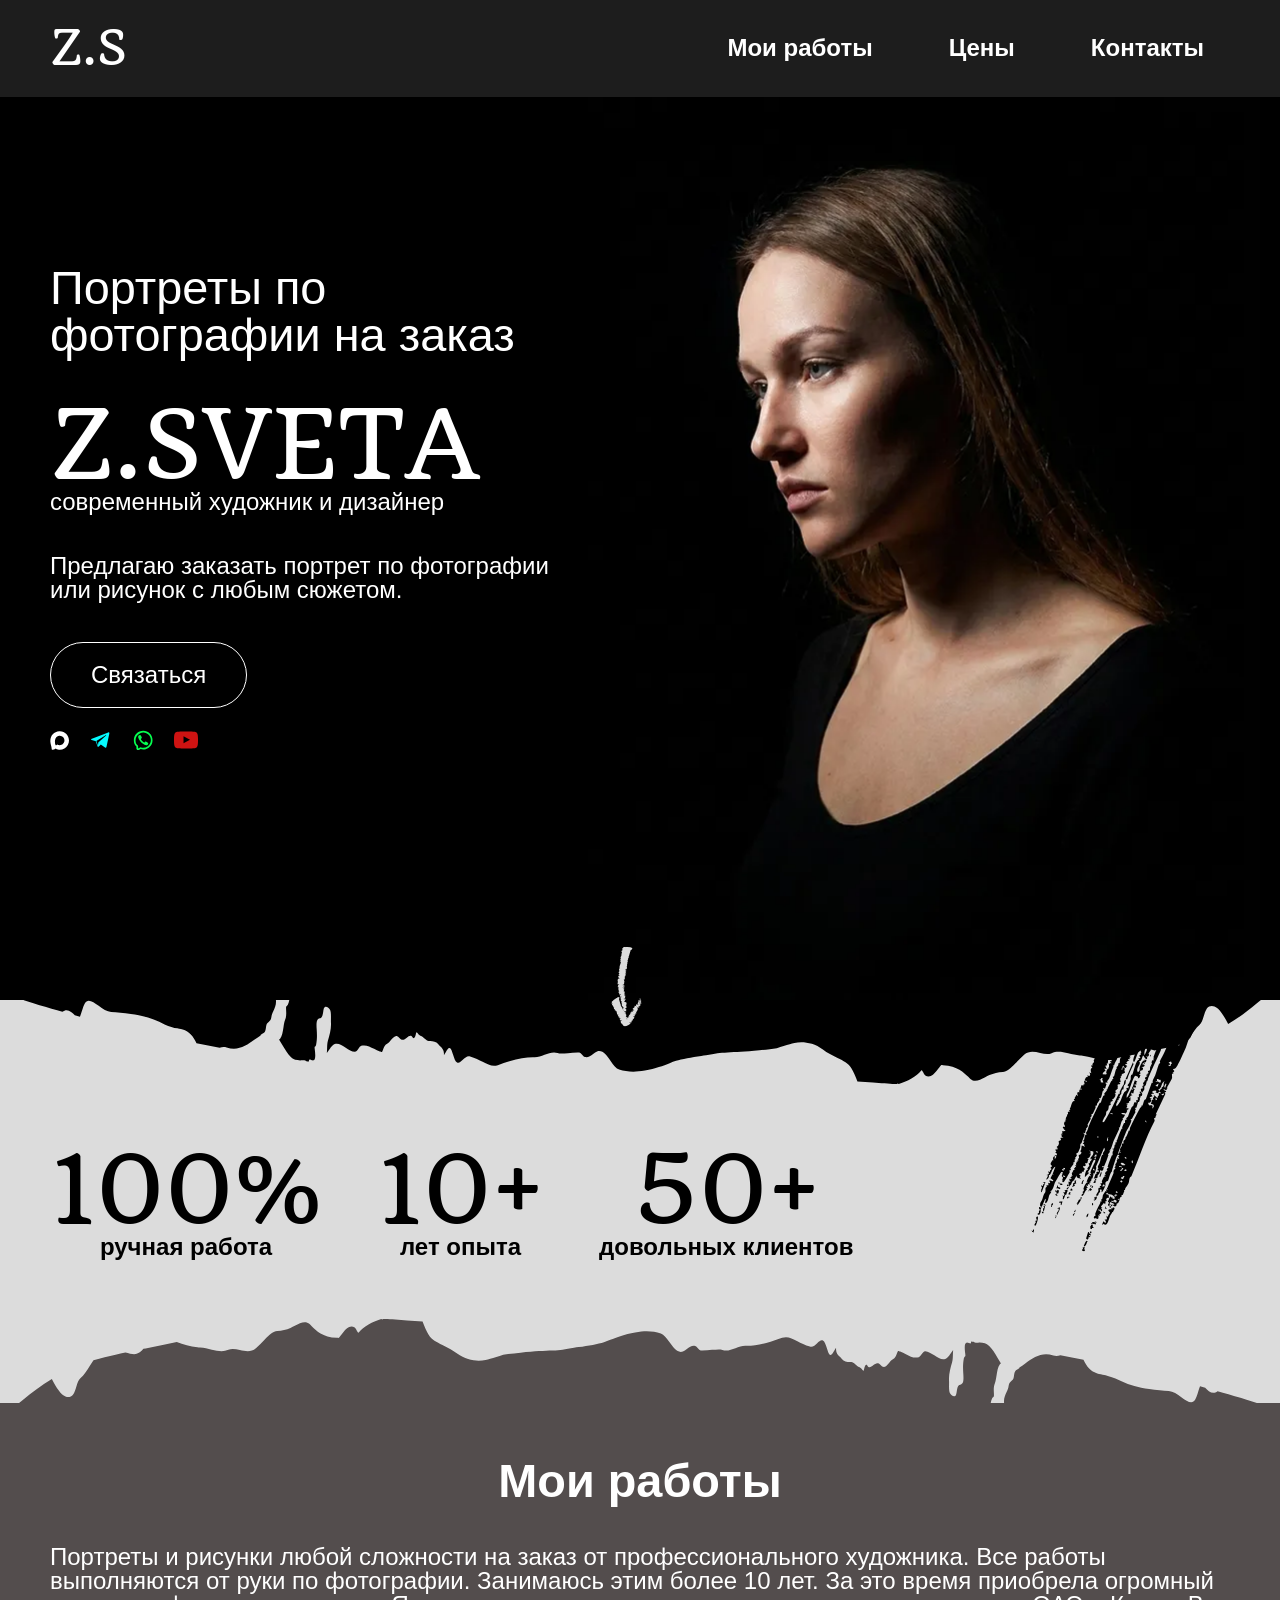
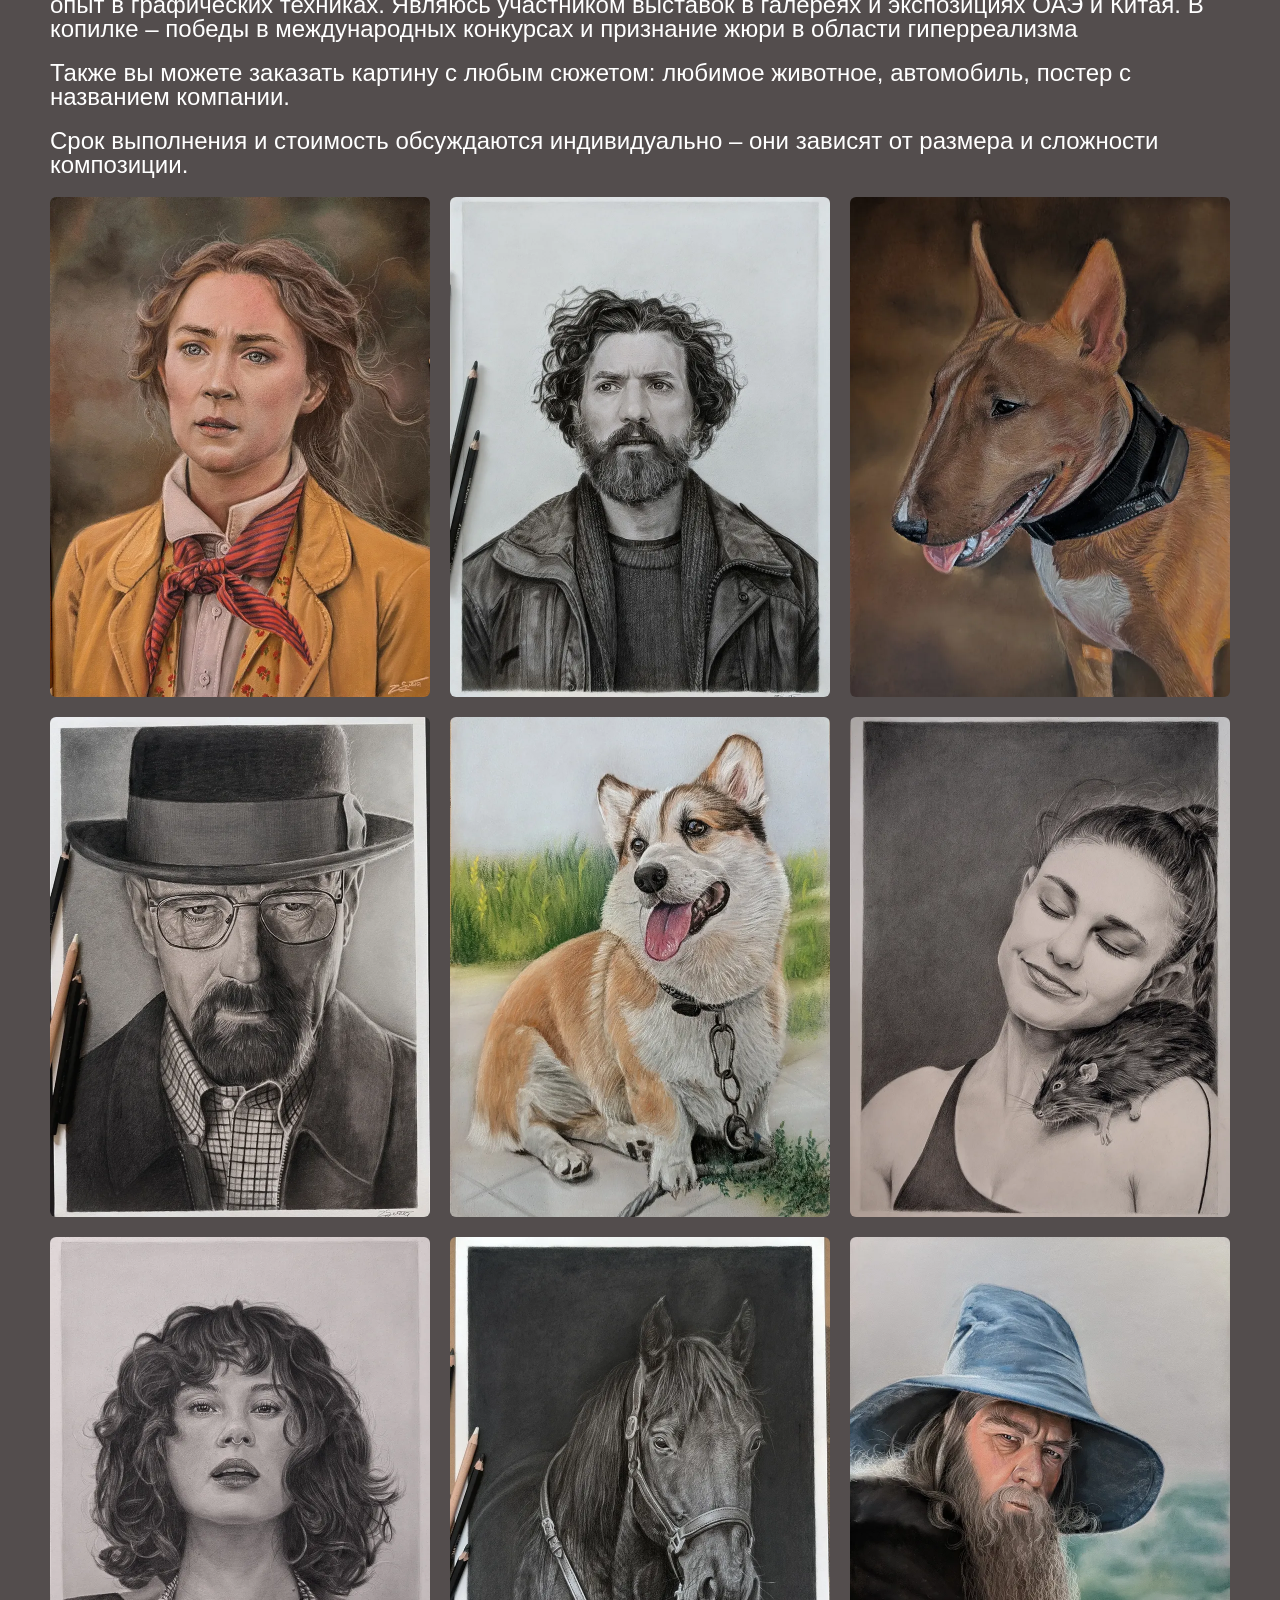
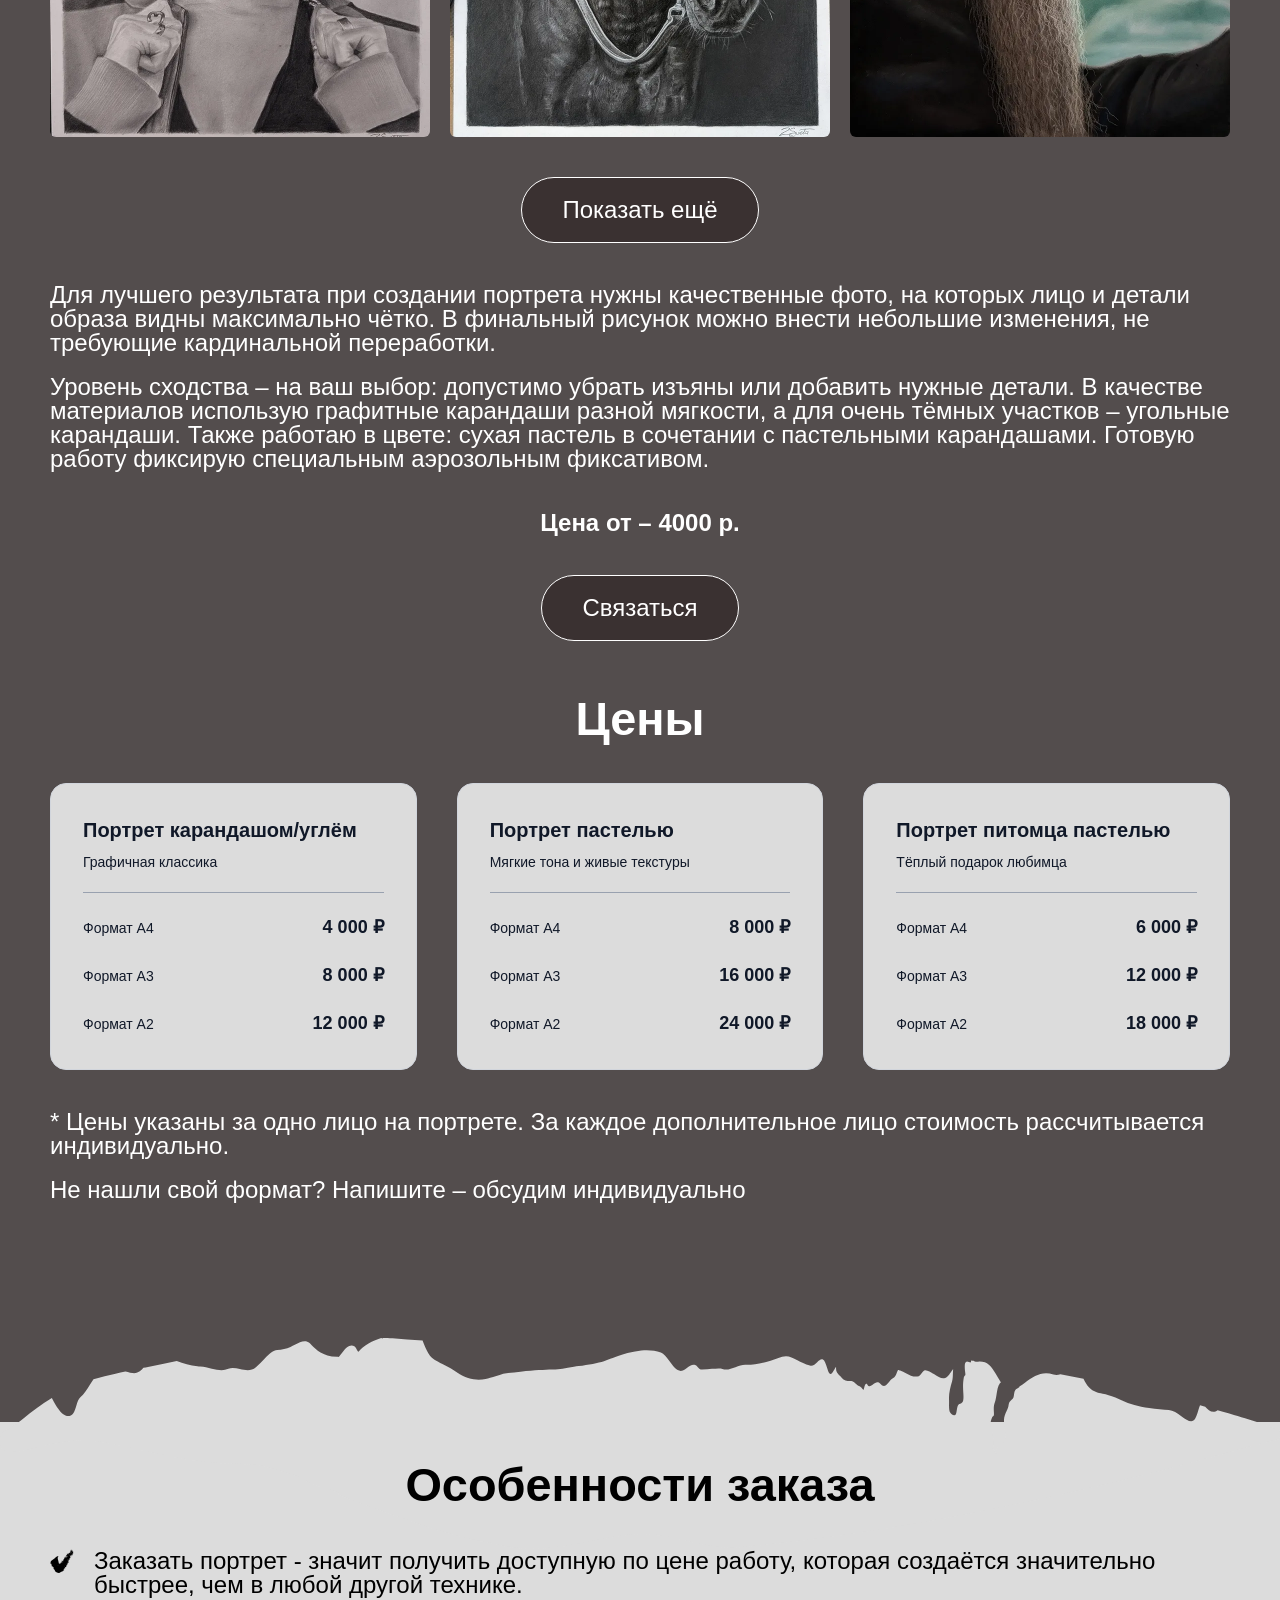
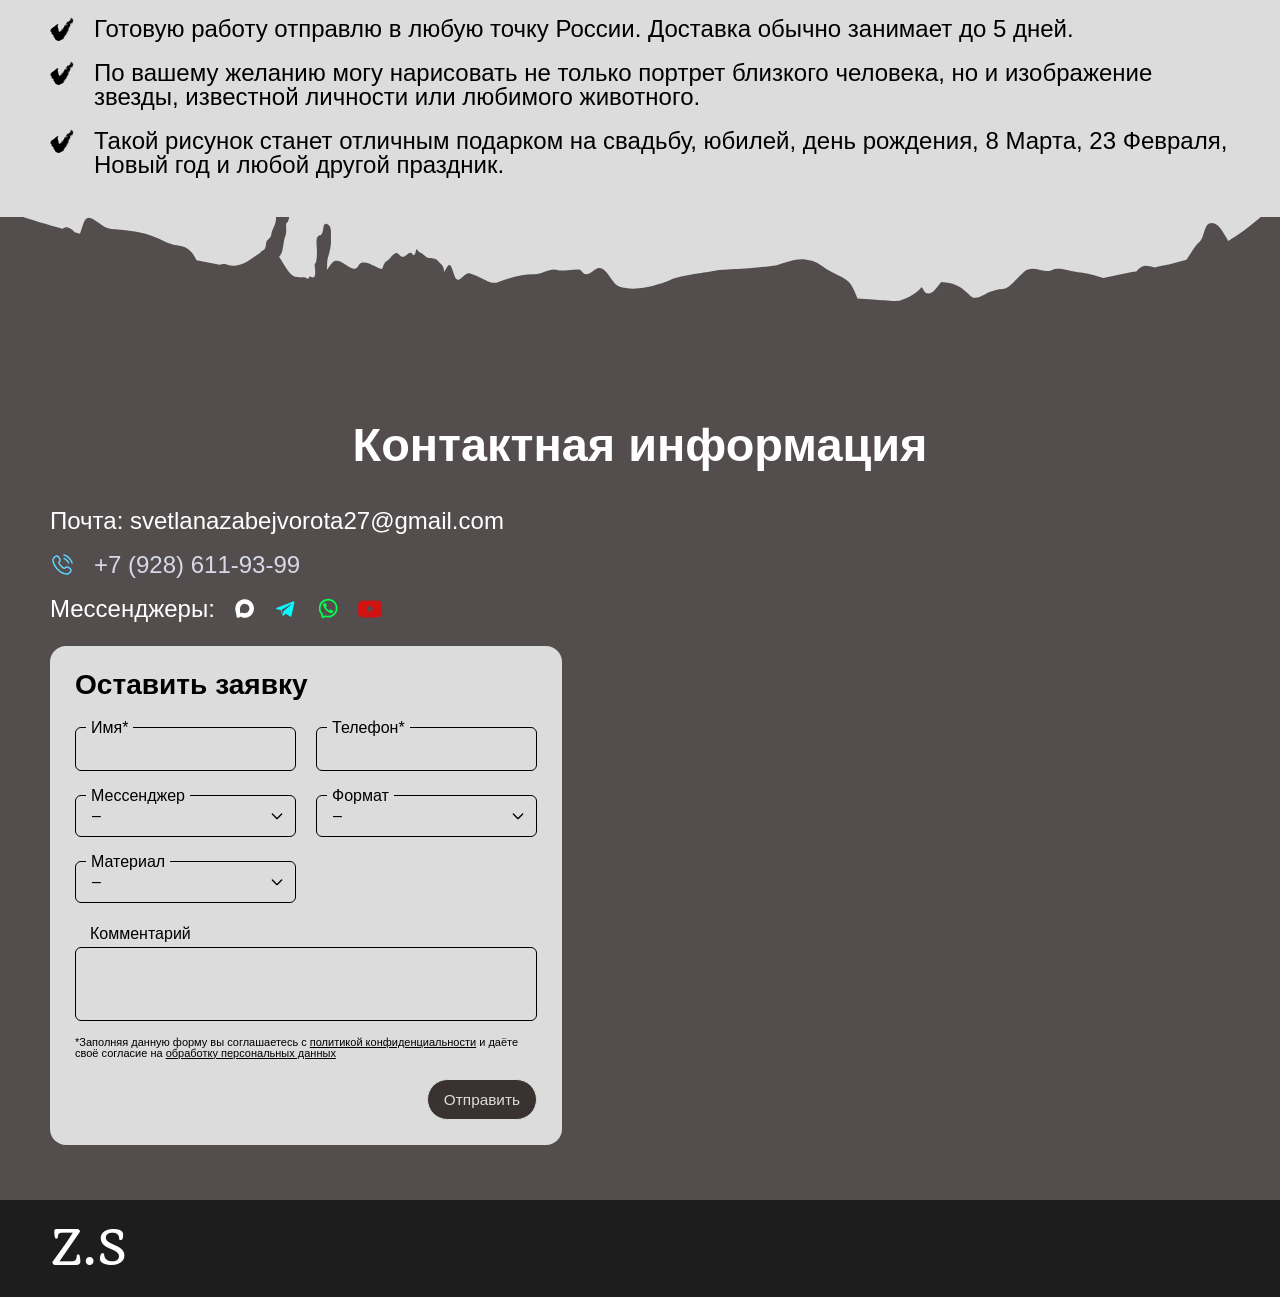
==== commit 7c907fb3: "'init'" ====
--- a/index.html
+++ b/index.html
@@ -1,16 +1,16 @@
-<!DOCTYPE html><html lang="ru"> <head><meta charset="utf-8"><meta name="viewport" content="width=device-width"><meta name="color-scheme" content="only light"><link rel="icon" href="/favicon.ico" sizes="any"><link rel="icon" href="/favicon.png" sizes="120x120" type="image/png"><title>Портрет по фото на заказ | Художник Z.SVETA</title><meta name="description" content="Портрет по фотографии на заказ от художника Z.SVETA. 100% ручная работа: карандаш, пастель, уголь. Цена от 4000 ₽. Опыт 10+ лет, доставка по России."><link rel="canonical" href="https://zsvetaart.github.io"><meta name="yandex-verification" content="4e4c4f11cf9303b9"><meta name="msvalidate.01" content="C897C5694F448BC3334DBB1E7D68A6AD"><meta name="google-site-verification" content="LvQRum0GHJ_vB7NYBADrHj_U7cCRwNQ1hW0VBRiqmSQ"><link rel="stylesheet" href="/_astro/index.Bn7bOtGa.css"></head> <body> <header class="a b"> <div class="c"> <div class="d e f g h"> <div class="i"> <a class="j k" href="/">Z.S</a> </div> <div class="l m"> <button class="n o p" id="hamburger" aria-expanded="false" aria-controls="aria-nav"> <div class="q">Открыть меню</div> <svg class="r" viewBox="0 0 100 80"> <line x1="20" y1="20" x2="80" y2="20" stroke="currentColor" stroke-width="8" stroke-linecap="round" class="s t u"></line> <line x1="20" y1="40" x2="80" y2="40" stroke="currentColor" stroke-width="8" stroke-linecap="round"></line> <line x1="20" y1="60" x2="80" y2="60" stroke="currentColor" stroke-width="8" stroke-linecap="round" class="s t u"></line> </svg> </button> <nav id="aria-nav" class="v d f w"> <ul class="d e x"> <li> <a class="y z A B C D E" href="#my-work">Мои работы</a> </li> <li> <a class="y z A B C D E" href="#price">Цены</a> </li> <li> <a class="y z A B C D E" href="#contacts">Контакты</a> </li> </ul> </nav> <script type="module">window.addEventListener("click",e=>{(e.target.closest("nav a")||!e.target.closest("nav")&&!hamburger.contains(e.target))&&hamburger.setAttribute("aria-expanded",!1)}),hamburger.addEventListener("click",e=>{const t="true"===hamburger.getAttribute("aria-expanded");hamburger.setAttribute("aria-expanded",!t)});</script> </div> </div> </div> </header> <main> <section class="F"> <div class="G"> <div class="v H I"> <div class="J K d L f M"> <div class="N O P Q R"> <h1 class="k S T U">
+<!DOCTYPE html><html lang="ru"> <head><meta charset="utf-8"><meta name="viewport" content="width=device-width"><meta name="color-scheme" content="only light"><link rel="icon" href="/favicon.ico" sizes="any"><link rel="icon" href="/favicon.png" sizes="120x120" type="image/png"><title>Портрет по фото на заказ | Художник Z.SVETA</title><meta name="description" content="Портрет по фотографии на заказ от художника Z.SVETA. 100% ручная работа: карандаш, пастель, уголь. Цена от 4000 ₽. Опыт 10+ лет, доставка по России."><link rel="canonical" href="https://zsvetaart.github.io"><meta name="yandex-verification" content="4e4c4f11cf9303b9"><meta name="msvalidate.01" content="C897C5694F448BC3334DBB1E7D68A6AD"><meta name="google-site-verification" content="LvQRum0GHJ_vB7NYBADrHj_U7cCRwNQ1hW0VBRiqmSQ"><link rel="stylesheet" href="/_astro/index.YJPeraRN.css"></head> <body> <header class="a b"> <div class="c"> <div class="d e f g h"> <div class="i"> <a class="j k" href="/">Z.S</a> </div> <div class="l m"> <button class="n o p" id="hamburger" aria-expanded="false" aria-controls="aria-nav"> <div class="q">Открыть меню</div> <svg class="r" viewBox="0 0 100 80"> <line x1="20" y1="20" x2="80" y2="20" stroke="currentColor" stroke-width="8" stroke-linecap="round" class="s t u"></line> <line x1="20" y1="40" x2="80" y2="40" stroke="currentColor" stroke-width="8" stroke-linecap="round"></line> <line x1="20" y1="60" x2="80" y2="60" stroke="currentColor" stroke-width="8" stroke-linecap="round" class="s t u"></line> </svg> </button> <nav id="aria-nav" class="v d f w"> <ul class="d e x"> <li> <a class="y z A B C D E" href="#my-work">Мои работы</a> </li> <li> <a class="y z A B C D E" href="#price">Цены</a> </li> <li> <a class="y z A B C D E" href="#contacts">Контакты</a> </li> </ul> </nav> <script type="module">window.addEventListener("click",e=>{(e.target.closest("nav a")||!e.target.closest("nav")&&!hamburger.contains(e.target))&&hamburger.setAttribute("aria-expanded",!1)}),hamburger.addEventListener("click",e=>{const t="true"===hamburger.getAttribute("aria-expanded");hamburger.setAttribute("aria-expanded",!t)});</script> </div> </div> </div> </header> <main> <section class="F"> <div class="G"> <div class="v H I"> <div class="J K d L f M"> <div class="N O P Q R"> <h1 class="k S T U">
 Портреты по фотографии на заказ
 </h1> <p class="S"> <span class="j V">Z.SVETA</span><br> современный
                   художник и дизайнер
 </p> <p class="S">
 Предлагаю заказать портрет по фотографии или рисунок с любым
                   сюжетом.
-</p> <div class="m W d"> <svg aria-hidden="true" class="Ea Fa Ga Ha Ia Ja"> <use href="/icons.svg#arrow"></use> </svg> <a href="#contacts" class="z A X Y D">Связаться</a> </div> <div class="d f Z"> <a title="Max" class="n za" href="https://max.ru/u/f9LHodD0cOLGi-N418dSYtixaGxYnLXbvNcZDrYfZaHuGHUZ616_oOPVWuE"> <span class="q">Написать в Max</span> <svg aria-hidden="true" class="db" height="0.8lh" width="0.8lh"> <use href="/icons.svg#max"></use> </svg> </a><a title="Telegram" class="n za" href="https://t.me/svetazabey"> <span class="q">Написать в Telegram</span> <svg aria-hidden="true" class="db"> <use href="/icons.svg#telegram"></use> </svg> </a><a title="WhatsApp" class="n za" href="https://wa.me/79286119399"> <span class="q">Написать в WhatsApp</span> <svg aria-hidden="true" class="db" height="0.85lh" width="0.85lh"> <use href="/icons.svg#whatsapp"></use> </svg> </a><a title="YouTube" class="n za" href="https://www.youtube.com/@ZSvetaArt"> <span class="q">YouTube канал</span> <svg aria-hidden="true" class="db"> <use href="/icons.svg#youtube"></use> </svg> </a> </div> </div> <div class="_ aa ba ca da ea fa" style="background-image: url('/_astro/hero.DKYGhQOU_zeVGX.webp');"></div> </div> </div> </div> <div class="m"> <div class="m ga"> <div class="lc d sa"> <svg width="1440" height="211" viewBox="0 0 1440 211" fill="none" preserveAspectRatio="none" aria-hidden="true" class="Fa Ka La ba Ma ja mc H" xmlns="http://www.w3.org/2000/svg" class="Fa Ka La ba Ma ja"> <path d="M609.778 1.32497C646.717 -1.62511 682.731 15.7598 720.034 14.6482C743.677 13.976 766.911 8.60989 792.555 4.25969C817.366 -0.0812607 849.169 -1.93077 872.978 2.71338C878.805 3.79532 883.43 4.74345 887.536 5.54219C917.635 10.0876 938.706 16.0208 963.019 22.893C980.224 28.0974 997.168 33.371 1014.75 39.0156C1027.89 43.3727 1037.78 46.0297 1060.38 54.6605C1055.91 54.3585 1060.13 56.4573 1066.57 58.266C1073.2 60.2508 1082.82 62.5472 1094.72 66.9483C1095.66 69.8003 1109.77 73.8561 1123.44 77.2472C1127.68 78.5396 1131.78 79.6849 1135.83 80.6732C1152.56 85.8572 1179.41 84.0445 1212.18 86.9269C1235.18 89.2862 1254.05 93.29 1273.75 96.9889C1285.46 99.2523 1297.21 101.581 1308.17 103.613C1327.36 106.891 1341.96 109.643 1361.15 107.446C1362.19 107.347 1363.26 107.242 1364.34 107.131C1375.63 106.429 1387.33 103.689 1400.5 100.552C1404.99 99.5428 1409.66 98.4662 1415.06 97.97L1414.25 98.2126C1416.81 97.9845 1421.22 96.8541 1425.31 96.8748C1428.84 96.8563 1431.8 97.3299 1434.7 97.821C1436.2 98.0853 1437.59 99.2646 1438.61 101.14C1439.62 103.019 1440.19 105.426 1440.19 107.914C1440.19 110.403 1439.61 112.815 1438.62 114.69C1437.63 116.56 1436.33 117.73 1435.06 118.033C1432.63 118.604 1430.34 119.287 1429.27 120.023C1427.94 120.888 1427.45 121.78 1423.27 123.982C1422.95 124.047 1422.03 124.417 1421.7 124.453C1419.72 125.809 1416.61 127.954 1413.33 130.335C1404.53 136.696 1393.89 144.352 1381.68 150.642C1379.1 146.173 1376.61 142.302 1374.07 139.289C1371.63 136.165 1369.09 133.981 1366.31 133.009C1363.51 132.032 1359.97 132.309 1357.91 134.81C1356.07 137.06 1355.01 140.438 1353.9 143.658C1352.74 147.022 1351.5 150.221 1349.32 151.655C1345.66 154.078 1342.46 158.923 1338.88 163.922C1337.56 165.742 1336.2 167.583 1334.81 169.324C1326.24 171.56 1318.07 173.334 1310 174.949C1306.2 175.697 1302.53 176.395 1298.9 177.075C1294.47 176.025 1290.49 175.154 1287.11 175.576C1284.1 175.953 1281.35 178.107 1278.62 180.785C1276.91 181.095 1275.19 181.404 1273.49 181.713C1262.5 183.698 1251.65 185.641 1241.16 187.699C1233.91 185.348 1226.08 183.073 1217.92 182.23C1216.88 182.134 1215.85 182.06 1214.78 182.012C1210.48 181.822 1206.11 180.772 1201.72 179.866C1195.24 178.524 1188.72 177.496 1183.08 179.783C1179.32 181.311 1174.8 180.491 1170.17 179.614C1163.93 178.443 1157.62 177.128 1152.11 181.404C1148.61 184.098 1145.31 187.235 1142.13 190.09C1137.1 194.633 1132.36 198.455 1128.21 198.592C1122.76 198.769 1117.81 200.138 1113.18 201.717C1111.51 202.425 1109.9 203.188 1108.32 203.915C1102.05 206.821 1096.38 209.181 1091.73 205.551C1091.02 205.001 1090.23 204.284 1089.31 203.461C1084.31 198.985 1077.36 192.623 1060.86 191.736C1060.24 191.692 1059.61 191.663 1058.97 191.649C1057.73 192.728 1055.87 195.084 1053.78 197.407C1050.35 201.17 1046.29 204.845 1040.95 202.137C1040.16 201.731 1039.41 200.423 1038.71 199.221C1037.81 197.692 1036.98 196.342 1036.17 197.259C1033.82 199.942 1030.11 202.73 1024.92 205.328C1021.11 207.236 1016.43 209.011 1011.12 210.484C1010.67 210.367 1010.22 210.245 1009.76 210.119C1009.02 211.433 993.661 209.812 982.087 209.195C976.32 208.809 970.494 208.409 964.604 207.98C962.462 202.91 960.233 198.286 957.618 194.613C954.202 189.813 948.977 187.556 942.268 184.638C939.492 183.43 936.486 182.112 933.143 180.435C930.832 179.187 928.362 177.744 925.747 176.005C914.635 168.623 901.812 167.823 893.724 169.572C892.001 169.938 890.292 170.353 888.48 170.82C884.311 171.934 879.191 173.207 873.895 174.851C868.111 175.665 861.355 176.307 854.387 176.915C837.463 178.411 827.76 178.655 818.532 178.988C814.003 179.165 810.143 179.373 807.149 179.875C803.412 180.502 798.996 181.112 794.319 181.763C792.579 182.003 790.727 182.248 788.892 182.497C778.173 183.943 766.958 185.535 760.576 187.421C758.29 188.094 755.926 188.915 753.353 189.795C746.222 192.233 737.56 195.188 725.465 197.115C712.822 199.136 704.849 198.266 696.543 196.096C693.192 195.213 690.07 191.414 686.947 187.485C682.405 181.914 677.778 176.096 671.743 178.051C670.344 178.507 668.852 179.479 667.274 180.498C664.369 182.372 661.373 184.398 658.054 183.643C656.885 183.381 655.904 182.352 654.907 181.345C653.815 180.236 652.739 179.153 651.546 179.125C647.008 179.023 642.85 179.404 638.932 179.751C634.042 180.193 629.846 180.562 627.248 179.71C622.696 178.187 617.593 179.801 612.623 181.437C608.74 182.688 604.874 183.957 601.075 183.841C593.26 183.606 583.67 185.149 573.076 187.886C568.897 188.994 564.486 190.3 560.062 191.761C554.375 193.672 549.246 191.378 542.942 188.424C538.974 186.587 534.421 184.49 528.871 183.006C525.716 182.165 523.036 184.383 520.656 186.429C518.444 188.315 516.383 190.058 514.197 189.152C512.266 188.35 510.969 184.757 509.736 181.345C508.352 177.547 507.104 173.975 505.118 174.723C504.064 175.121 502.812 176.962 501.317 179.149C500.726 180.014 500.094 180.93 499.424 181.837C499.442 181.102 499.436 180.445 499.425 179.948C499.347 176.435 497.254 174.632 495.19 172.866C494.372 172.16 493.567 171.463 492.895 170.663C490.429 167.716 485.855 167.331 482.347 167.549C480.855 167.64 479.515 166.581 477.927 165.344C476.521 164.246 474.934 163.007 472.924 162.311C471.777 161.914 470.88 160.915 470.137 160.081C469.6 159.477 469.142 158.962 468.725 158.833C468.364 158.722 468.097 159.735 467.797 160.876C467.58 161.698 467.345 162.588 467.045 163.172C466.334 164.568 465.392 165.005 464.714 164.576C464.401 164.378 464.148 163.992 463.897 163.607C463.605 163.159 463.314 162.708 462.924 162.556C461.131 161.861 459.425 163.048 457.65 164.28C455.703 165.635 453.644 167.042 451.341 166.075C450.614 165.771 449.831 165.053 449.071 164.357C448.277 163.628 447.505 162.925 446.857 162.747C444.226 162.026 441.817 164.591 439.597 166.95C438.117 168.519 436.741 169.995 435.43 170.354C433.031 171.012 431.798 174.055 430.889 176.301C430.418 177.466 430.033 178.422 429.615 178.717C429.224 178.642 428.828 178.55 428.439 178.45C428.08 178.236 427.708 178.014 427.366 178.095C427.34 178.101 427.315 178.114 427.289 178.121C425.106 177.436 422.965 176.443 420.838 175.454C416.061 173.23 411.315 171.029 406.406 172.428C405.346 172.729 404.287 173.997 403.208 175.285C401.887 176.863 400.534 178.477 399.121 178.392C395.751 178.189 392.317 176.205 388.934 174.249C383.846 171.308 378.873 168.435 374.421 171.788C372.952 172.895 371.534 174.718 370.113 176.555C369.32 177.578 368.524 178.611 367.719 179.515C367.86 177.862 367.922 176.312 367.98 174.866C368.1 171.887 368.203 169.336 368.95 167.157C370.717 162.006 372.695 154.924 372.357 149.794C372.266 148.402 372.286 146.849 372.311 145.286C372.375 141.363 372.438 137.356 370.667 135.581C369.472 134.384 366.417 131.642 364.561 134.679C364.157 135.34 363.929 136.64 363.675 138.084C363.219 140.68 362.675 143.753 360.876 144.502C360.574 144.628 360.244 144.742 359.903 144.85C358.543 145.279 357.022 145.753 356.49 147.842C355.879 150.249 356.073 152.989 356.3 156.182C356.596 160.342 356.947 165.283 355.645 171.271C355.387 172.455 354.859 172.87 354.46 173.184C354.178 173.405 353.964 173.582 353.949 173.937C353.932 174.345 354.04 175.191 354.177 176.261C354.661 180.035 355.501 186.631 352.539 186.969C351.737 187.06 350.807 186.763 349.976 186.495C348.75 186.1 347.733 185.774 347.619 186.858C347.576 187.269 347.549 187.715 347.528 188.176C346.557 188.065 345.586 187.954 344.616 187.843C343.35 186.578 341.611 186.722 339.444 186.907C338.918 186.952 338.364 186.995 337.788 187.024C335.867 186.794 333.947 186.566 332.032 186.33C330.506 185.813 328.879 184.953 327.154 183.571C323.709 180.803 320.637 176.188 317.653 171.673C316.396 169.771 315.151 167.883 313.894 166.162C314.367 165.939 314.793 165.678 315.118 165.323C317.343 162.894 318.169 158.181 318.927 153.844C319.431 150.958 319.907 148.238 320.748 146.472C322.287 143.238 322.056 139.494 321.886 136.725C321.798 135.289 321.729 134.113 321.929 133.41C322.09 132.846 322.483 132.575 322.883 132.295C323.232 132.05 323.594 131.794 323.819 131.338C326.558 125.799 325.642 122.631 324.311 118.02C323.578 115.477 322.72 112.493 322.276 108.431C321.88 104.128 321.961 102.866 323.417 101.121C322.22 99.015 321.012 96.9092 319.805 94.8032C319.35 94.9502 319.028 96.2872 318.582 98.5069C317.786 102.471 314.98 103.967 312.796 105.136C311.784 105.677 310.904 106.15 310.414 106.765C307.81 110.034 308.668 114.502 309.424 118.434C309.84 120.599 310.224 122.602 309.983 124.152C309.88 124.815 310.057 125.468 310.235 126.134C310.372 126.649 310.514 127.172 310.529 127.713C310.635 131.64 309.122 134.586 307.696 137.321C306.88 138.887 306.103 140.389 305.687 141.965C305.56 142.445 305.461 142.934 305.369 143.409C305.234 144.102 305.103 144.763 304.888 145.331C304.399 146.625 303.36 147.511 302.223 148.476C301.64 148.971 301.032 149.487 300.459 150.093C299.717 150.877 299.473 152.436 299.216 154.064C299.034 155.215 298.843 156.4 298.47 157.381C297.794 159.154 296.378 159.815 295.067 160.429C294.495 160.696 293.932 160.962 293.464 161.299C293.273 161.437 293.186 161.705 293.172 162.072C291 163.342 288.934 164.636 286.929 165.903C276.905 172.253 268.123 177.758 254.942 174.107C252.449 173.417 249.74 173.61 247.058 174.242C238.449 172.846 229.788 171.397 221.062 169.905C219.293 166.392 217.184 163.452 214.68 161.158C209.873 156.853 205.221 155.989 199.481 154.971C195.258 154.217 190.698 153.372 185.185 150.989C176.137 146.982 166.59 143.613 156.126 141.925C153.182 141.464 150.179 141.038 147.234 140.654C139.147 139.648 131.29 138.935 125.057 138.651C120.468 138.436 115.458 135.312 111.012 132.398C104.51 128.302 98.8 124.619 95.3814 130.024C94.2458 131.751 93.1684 134.746 92.1305 137.655C91.3913 139.727 90.668 141.75 89.9631 143.257C88.0849 142.797 86.0364 142.342 84.1457 141.875C80.7482 138.293 75.3197 134.452 70.2322 138.449C68.1886 137.952 66.1933 137.455 64.3067 136.95C60.0096 135.891 56.006 134.81 51.7825 133.708C50.4388 133.344 49.0769 132.977 47.6794 132.607C47.6663 132.603 47.6532 132.599 47.6402 132.595C44.9175 131.85 42.1289 131.094 39.3402 130.324C38.1687 129.995 37.0162 129.666 35.8151 129.334C32.8889 128.494 29.7855 127.635 26.8748 126.757C25.2793 126.289 23.7228 125.821 22.1386 125.341C19.552 124.561 17.0176 123.765 14.4255 122.947C10.2857 121.628 6.18347 120.25 2.13369 118.848C1.4756 118.617 0.862504 117.981 0.445307 117.047C0.0276103 116.112 -0.1687 114.961 -0.0957952 113.791C-0.0225826 112.62 0.316526 111.499 0.846964 110.626C1.37616 109.756 2.05947 109.214 2.73674 109.07C6.91038 108.203 11.0623 107.329 15.1984 106.417C17.7865 105.856 20.3045 105.27 22.8656 104.687C24.4364 104.327 25.9727 103.968 27.5508 103.603C30.4268 102.913 33.494 102.213 36.3792 101.508C37.5647 101.231 38.6988 100.951 39.8551 100.669C42.6103 100.011 45.3655 99.3504 48.059 98.6855C48.0756 98.6816 48.0922 98.6777 48.1088 98.6738C49.479 98.3471 50.8083 98.0178 52.1256 97.6898C56.2892 96.6921 60.2386 95.6898 64.4789 94.6913C66.555 94.1517 68.8698 93.6223 71.0609 93.0844C72.2719 92.7849 73.504 92.4832 74.7364 92.1842C75.4101 92.025 76.1053 91.8671 76.7521 91.7081C92.2484 87.9491 107.646 84.2404 123.082 80.6403C130.952 78.8284 138.539 77.0446 146.465 75.2836C154.028 73.5456 161.803 71.8309 169.482 70.1444C184.955 66.7514 200.418 63.4736 215.9 60.3055C314.096 40.1645 412.735 22.9544 511.407 11.1536C525.486 9.4586 539.85 7.8836 553.986 6.43072C558.805 5.93442 563.748 5.4483 568.474 4.98144C577.877 4.07431 586.994 3.22565 596.451 2.42407C600.755 2.04839 605.236 1.68327 609.778 1.32497Z" fill="currentColor"></path> </svg> </div> <div class="ha ia ja"> <div class="c m"> <svg aria-hidden="true" class="Na Fa Ka Oa Pa hidden Qa Ra Sa Ta"> <use href="/icons.svg#stroke"></use> </svg> <ul class="ka d L la"> <li class="d L ma E"> <span class="j V T">100%</span>
+</p> <div class="m W d"> <svg aria-hidden="true" class="Ea Fa Ga Ha Ia Ja"> <use href="/icons.svg#arrow"></use> </svg> <a href="#contacts" class="z A X Y D">Связаться</a> </div> <div class="d f Z"> <a title="Max" class="n za" href="https://max.ru/u/f9LHodD0cOLGi-N418dSYtixaGxYnLXbvNcZDrYfZaHuGHUZ616_oOPVWuE"> <span class="q">Написать в Max</span> <svg aria-hidden="true" class="db" height="0.8lh" width="0.8lh"> <use href="/icons.svg#max"></use> </svg> </a><a title="Telegram" class="n za" href="https://t.me/svetazabey"> <span class="q">Написать в Telegram</span> <svg aria-hidden="true" class="db"> <use href="/icons.svg#telegram"></use> </svg> </a><a title="WhatsApp" class="n za" href="https://wa.me/79286119399"> <span class="q">Написать в WhatsApp</span> <svg aria-hidden="true" class="db" height="0.85lh" width="0.85lh"> <use href="/icons.svg#whatsapp"></use> </svg> </a><a title="YouTube" class="n za" href="https://www.youtube.com/@ZSvetaArt"> <span class="q">YouTube канал</span> <svg aria-hidden="true" class="db"> <use href="/icons.svg#youtube"></use> </svg> </a> </div> </div> <div class="_ aa ba ca da ea fa" style="background-image: url('/_astro/hero.DKYGhQOU_zeVGX.webp');"></div> </div> </div> </div> <div class="m"> <div class="m ga"> <div class="nc d sa"> <svg width="1440" height="211" viewBox="0 0 1440 211" fill="none" preserveAspectRatio="none" aria-hidden="true" class="Fa Ka La ba Ma ja oc H" xmlns="http://www.w3.org/2000/svg" class="Fa Ka La ba Ma ja"> <path d="M609.778 1.32497C646.717 -1.62511 682.731 15.7598 720.034 14.6482C743.677 13.976 766.911 8.60989 792.555 4.25969C817.366 -0.0812607 849.169 -1.93077 872.978 2.71338C878.805 3.79532 883.43 4.74345 887.536 5.54219C917.635 10.0876 938.706 16.0208 963.019 22.893C980.224 28.0974 997.168 33.371 1014.75 39.0156C1027.89 43.3727 1037.78 46.0297 1060.38 54.6605C1055.91 54.3585 1060.13 56.4573 1066.57 58.266C1073.2 60.2508 1082.82 62.5472 1094.72 66.9483C1095.66 69.8003 1109.77 73.8561 1123.44 77.2472C1127.68 78.5396 1131.78 79.6849 1135.83 80.6732C1152.56 85.8572 1179.41 84.0445 1212.18 86.9269C1235.18 89.2862 1254.05 93.29 1273.75 96.9889C1285.46 99.2523 1297.21 101.581 1308.17 103.613C1327.36 106.891 1341.96 109.643 1361.15 107.446C1362.19 107.347 1363.26 107.242 1364.34 107.131C1375.63 106.429 1387.33 103.689 1400.5 100.552C1404.99 99.5428 1409.66 98.4662 1415.06 97.97L1414.25 98.2126C1416.81 97.9845 1421.22 96.8541 1425.31 96.8748C1428.84 96.8563 1431.8 97.3299 1434.7 97.821C1436.2 98.0853 1437.59 99.2646 1438.61 101.14C1439.62 103.019 1440.19 105.426 1440.19 107.914C1440.19 110.403 1439.61 112.815 1438.62 114.69C1437.63 116.56 1436.33 117.73 1435.06 118.033C1432.63 118.604 1430.34 119.287 1429.27 120.023C1427.94 120.888 1427.45 121.78 1423.27 123.982C1422.95 124.047 1422.03 124.417 1421.7 124.453C1419.72 125.809 1416.61 127.954 1413.33 130.335C1404.53 136.696 1393.89 144.352 1381.68 150.642C1379.1 146.173 1376.61 142.302 1374.07 139.289C1371.63 136.165 1369.09 133.981 1366.31 133.009C1363.51 132.032 1359.97 132.309 1357.91 134.81C1356.07 137.06 1355.01 140.438 1353.9 143.658C1352.74 147.022 1351.5 150.221 1349.32 151.655C1345.66 154.078 1342.46 158.923 1338.88 163.922C1337.56 165.742 1336.2 167.583 1334.81 169.324C1326.24 171.56 1318.07 173.334 1310 174.949C1306.2 175.697 1302.53 176.395 1298.9 177.075C1294.47 176.025 1290.49 175.154 1287.11 175.576C1284.1 175.953 1281.35 178.107 1278.62 180.785C1276.91 181.095 1275.19 181.404 1273.49 181.713C1262.5 183.698 1251.65 185.641 1241.16 187.699C1233.91 185.348 1226.08 183.073 1217.92 182.23C1216.88 182.134 1215.85 182.06 1214.78 182.012C1210.48 181.822 1206.11 180.772 1201.72 179.866C1195.24 178.524 1188.72 177.496 1183.08 179.783C1179.32 181.311 1174.8 180.491 1170.17 179.614C1163.93 178.443 1157.62 177.128 1152.11 181.404C1148.61 184.098 1145.31 187.235 1142.13 190.09C1137.1 194.633 1132.36 198.455 1128.21 198.592C1122.76 198.769 1117.81 200.138 1113.18 201.717C1111.51 202.425 1109.9 203.188 1108.32 203.915C1102.05 206.821 1096.38 209.181 1091.73 205.551C1091.02 205.001 1090.23 204.284 1089.31 203.461C1084.31 198.985 1077.36 192.623 1060.86 191.736C1060.24 191.692 1059.61 191.663 1058.97 191.649C1057.73 192.728 1055.87 195.084 1053.78 197.407C1050.35 201.17 1046.29 204.845 1040.95 202.137C1040.16 201.731 1039.41 200.423 1038.71 199.221C1037.81 197.692 1036.98 196.342 1036.17 197.259C1033.82 199.942 1030.11 202.73 1024.92 205.328C1021.11 207.236 1016.43 209.011 1011.12 210.484C1010.67 210.367 1010.22 210.245 1009.76 210.119C1009.02 211.433 993.661 209.812 982.087 209.195C976.32 208.809 970.494 208.409 964.604 207.98C962.462 202.91 960.233 198.286 957.618 194.613C954.202 189.813 948.977 187.556 942.268 184.638C939.492 183.43 936.486 182.112 933.143 180.435C930.832 179.187 928.362 177.744 925.747 176.005C914.635 168.623 901.812 167.823 893.724 169.572C892.001 169.938 890.292 170.353 888.48 170.82C884.311 171.934 879.191 173.207 873.895 174.851C868.111 175.665 861.355 176.307 854.387 176.915C837.463 178.411 827.76 178.655 818.532 178.988C814.003 179.165 810.143 179.373 807.149 179.875C803.412 180.502 798.996 181.112 794.319 181.763C792.579 182.003 790.727 182.248 788.892 182.497C778.173 183.943 766.958 185.535 760.576 187.421C758.29 188.094 755.926 188.915 753.353 189.795C746.222 192.233 737.56 195.188 725.465 197.115C712.822 199.136 704.849 198.266 696.543 196.096C693.192 195.213 690.07 191.414 686.947 187.485C682.405 181.914 677.778 176.096 671.743 178.051C670.344 178.507 668.852 179.479 667.274 180.498C664.369 182.372 661.373 184.398 658.054 183.643C656.885 183.381 655.904 182.352 654.907 181.345C653.815 180.236 652.739 179.153 651.546 179.125C647.008 179.023 642.85 179.404 638.932 179.751C634.042 180.193 629.846 180.562 627.248 179.71C622.696 178.187 617.593 179.801 612.623 181.437C608.74 182.688 604.874 183.957 601.075 183.841C593.26 183.606 583.67 185.149 573.076 187.886C568.897 188.994 564.486 190.3 560.062 191.761C554.375 193.672 549.246 191.378 542.942 188.424C538.974 186.587 534.421 184.49 528.871 183.006C525.716 182.165 523.036 184.383 520.656 186.429C518.444 188.315 516.383 190.058 514.197 189.152C512.266 188.35 510.969 184.757 509.736 181.345C508.352 177.547 507.104 173.975 505.118 174.723C504.064 175.121 502.812 176.962 501.317 179.149C500.726 180.014 500.094 180.93 499.424 181.837C499.442 181.102 499.436 180.445 499.425 179.948C499.347 176.435 497.254 174.632 495.19 172.866C494.372 172.16 493.567 171.463 492.895 170.663C490.429 167.716 485.855 167.331 482.347 167.549C480.855 167.64 479.515 166.581 477.927 165.344C476.521 164.246 474.934 163.007 472.924 162.311C471.777 161.914 470.88 160.915 470.137 160.081C469.6 159.477 469.142 158.962 468.725 158.833C468.364 158.722 468.097 159.735 467.797 160.876C467.58 161.698 467.345 162.588 467.045 163.172C466.334 164.568 465.392 165.005 464.714 164.576C464.401 164.378 464.148 163.992 463.897 163.607C463.605 163.159 463.314 162.708 462.924 162.556C461.131 161.861 459.425 163.048 457.65 164.28C455.703 165.635 453.644 167.042 451.341 166.075C450.614 165.771 449.831 165.053 449.071 164.357C448.277 163.628 447.505 162.925 446.857 162.747C444.226 162.026 441.817 164.591 439.597 166.95C438.117 168.519 436.741 169.995 435.43 170.354C433.031 171.012 431.798 174.055 430.889 176.301C430.418 177.466 430.033 178.422 429.615 178.717C429.224 178.642 428.828 178.55 428.439 178.45C428.08 178.236 427.708 178.014 427.366 178.095C427.34 178.101 427.315 178.114 427.289 178.121C425.106 177.436 422.965 176.443 420.838 175.454C416.061 173.23 411.315 171.029 406.406 172.428C405.346 172.729 404.287 173.997 403.208 175.285C401.887 176.863 400.534 178.477 399.121 178.392C395.751 178.189 392.317 176.205 388.934 174.249C383.846 171.308 378.873 168.435 374.421 171.788C372.952 172.895 371.534 174.718 370.113 176.555C369.32 177.578 368.524 178.611 367.719 179.515C367.86 177.862 367.922 176.312 367.98 174.866C368.1 171.887 368.203 169.336 368.95 167.157C370.717 162.006 372.695 154.924 372.357 149.794C372.266 148.402 372.286 146.849 372.311 145.286C372.375 141.363 372.438 137.356 370.667 135.581C369.472 134.384 366.417 131.642 364.561 134.679C364.157 135.34 363.929 136.64 363.675 138.084C363.219 140.68 362.675 143.753 360.876 144.502C360.574 144.628 360.244 144.742 359.903 144.85C358.543 145.279 357.022 145.753 356.49 147.842C355.879 150.249 356.073 152.989 356.3 156.182C356.596 160.342 356.947 165.283 355.645 171.271C355.387 172.455 354.859 172.87 354.46 173.184C354.178 173.405 353.964 173.582 353.949 173.937C353.932 174.345 354.04 175.191 354.177 176.261C354.661 180.035 355.501 186.631 352.539 186.969C351.737 187.06 350.807 186.763 349.976 186.495C348.75 186.1 347.733 185.774 347.619 186.858C347.576 187.269 347.549 187.715 347.528 188.176C346.557 188.065 345.586 187.954 344.616 187.843C343.35 186.578 341.611 186.722 339.444 186.907C338.918 186.952 338.364 186.995 337.788 187.024C335.867 186.794 333.947 186.566 332.032 186.33C330.506 185.813 328.879 184.953 327.154 183.571C323.709 180.803 320.637 176.188 317.653 171.673C316.396 169.771 315.151 167.883 313.894 166.162C314.367 165.939 314.793 165.678 315.118 165.323C317.343 162.894 318.169 158.181 318.927 153.844C319.431 150.958 319.907 148.238 320.748 146.472C322.287 143.238 322.056 139.494 321.886 136.725C321.798 135.289 321.729 134.113 321.929 133.41C322.09 132.846 322.483 132.575 322.883 132.295C323.232 132.05 323.594 131.794 323.819 131.338C326.558 125.799 325.642 122.631 324.311 118.02C323.578 115.477 322.72 112.493 322.276 108.431C321.88 104.128 321.961 102.866 323.417 101.121C322.22 99.015 321.012 96.9092 319.805 94.8032C319.35 94.9502 319.028 96.2872 318.582 98.5069C317.786 102.471 314.98 103.967 312.796 105.136C311.784 105.677 310.904 106.15 310.414 106.765C307.81 110.034 308.668 114.502 309.424 118.434C309.84 120.599 310.224 122.602 309.983 124.152C309.88 124.815 310.057 125.468 310.235 126.134C310.372 126.649 310.514 127.172 310.529 127.713C310.635 131.64 309.122 134.586 307.696 137.321C306.88 138.887 306.103 140.389 305.687 141.965C305.56 142.445 305.461 142.934 305.369 143.409C305.234 144.102 305.103 144.763 304.888 145.331C304.399 146.625 303.36 147.511 302.223 148.476C301.64 148.971 301.032 149.487 300.459 150.093C299.717 150.877 299.473 152.436 299.216 154.064C299.034 155.215 298.843 156.4 298.47 157.381C297.794 159.154 296.378 159.815 295.067 160.429C294.495 160.696 293.932 160.962 293.464 161.299C293.273 161.437 293.186 161.705 293.172 162.072C291 163.342 288.934 164.636 286.929 165.903C276.905 172.253 268.123 177.758 254.942 174.107C252.449 173.417 249.74 173.61 247.058 174.242C238.449 172.846 229.788 171.397 221.062 169.905C219.293 166.392 217.184 163.452 214.68 161.158C209.873 156.853 205.221 155.989 199.481 154.971C195.258 154.217 190.698 153.372 185.185 150.989C176.137 146.982 166.59 143.613 156.126 141.925C153.182 141.464 150.179 141.038 147.234 140.654C139.147 139.648 131.29 138.935 125.057 138.651C120.468 138.436 115.458 135.312 111.012 132.398C104.51 128.302 98.8 124.619 95.3814 130.024C94.2458 131.751 93.1684 134.746 92.1305 137.655C91.3913 139.727 90.668 141.75 89.9631 143.257C88.0849 142.797 86.0364 142.342 84.1457 141.875C80.7482 138.293 75.3197 134.452 70.2322 138.449C68.1886 137.952 66.1933 137.455 64.3067 136.95C60.0096 135.891 56.006 134.81 51.7825 133.708C50.4388 133.344 49.0769 132.977 47.6794 132.607C47.6663 132.603 47.6532 132.599 47.6402 132.595C44.9175 131.85 42.1289 131.094 39.3402 130.324C38.1687 129.995 37.0162 129.666 35.8151 129.334C32.8889 128.494 29.7855 127.635 26.8748 126.757C25.2793 126.289 23.7228 125.821 22.1386 125.341C19.552 124.561 17.0176 123.765 14.4255 122.947C10.2857 121.628 6.18347 120.25 2.13369 118.848C1.4756 118.617 0.862504 117.981 0.445307 117.047C0.0276103 116.112 -0.1687 114.961 -0.0957952 113.791C-0.0225826 112.62 0.316526 111.499 0.846964 110.626C1.37616 109.756 2.05947 109.214 2.73674 109.07C6.91038 108.203 11.0623 107.329 15.1984 106.417C17.7865 105.856 20.3045 105.27 22.8656 104.687C24.4364 104.327 25.9727 103.968 27.5508 103.603C30.4268 102.913 33.494 102.213 36.3792 101.508C37.5647 101.231 38.6988 100.951 39.8551 100.669C42.6103 100.011 45.3655 99.3504 48.059 98.6855C48.0756 98.6816 48.0922 98.6777 48.1088 98.6738C49.479 98.3471 50.8083 98.0178 52.1256 97.6898C56.2892 96.6921 60.2386 95.6898 64.4789 94.6913C66.555 94.1517 68.8698 93.6223 71.0609 93.0844C72.2719 92.7849 73.504 92.4832 74.7364 92.1842C75.4101 92.025 76.1053 91.8671 76.7521 91.7081C92.2484 87.9491 107.646 84.2404 123.082 80.6403C130.952 78.8284 138.539 77.0446 146.465 75.2836C154.028 73.5456 161.803 71.8309 169.482 70.1444C184.955 66.7514 200.418 63.4736 215.9 60.3055C314.096 40.1645 412.735 22.9544 511.407 11.1536C525.486 9.4586 539.85 7.8836 553.986 6.43072C558.805 5.93442 563.748 5.4483 568.474 4.98144C577.877 4.07431 586.994 3.22565 596.451 2.42407C600.755 2.04839 605.236 1.68327 609.778 1.32497Z" fill="currentColor"></path> </svg> </div> <div class="ha ia ja"> <div class="c m"> <svg aria-hidden="true" class="Na Fa Ka Oa Pa hidden Qa Ra Sa Ta"> <use href="/icons.svg#stroke"></use> </svg> <ul class="ka d L la"> <li class="d L ma E"> <span class="j V T">100%</span>
 ручная работа
 </li> <li class="d L ma E"> <span class="j V T">10+</span>лет
                     опыта
 </li> <li class="d L ma E"> <span class="j V T">50+</span>довольных клиентов
-</li> </ul> </div> </div> <div class="lc d sa"> <svg width="1440" height="211" viewBox="0 0 1440 211" fill="none" preserveAspectRatio="none" aria-hidden="true" class="Ua Fa Va La ba Wa Xa mc H" xmlns="http://www.w3.org/2000/svg" class="Ua Fa Va La ba Wa Xa"> <path d="M609.778 1.32497C646.717 -1.62511 682.731 15.7598 720.034 14.6482C743.677 13.976 766.911 8.60989 792.555 4.25969C817.366 -0.0812607 849.169 -1.93077 872.978 2.71338C878.805 3.79532 883.43 4.74345 887.536 5.54219C917.635 10.0876 938.706 16.0208 963.019 22.893C980.224 28.0974 997.168 33.371 1014.75 39.0156C1027.89 43.3727 1037.78 46.0297 1060.38 54.6605C1055.91 54.3585 1060.13 56.4573 1066.57 58.266C1073.2 60.2508 1082.82 62.5472 1094.72 66.9483C1095.66 69.8003 1109.77 73.8561 1123.44 77.2472C1127.68 78.5396 1131.78 79.6849 1135.83 80.6732C1152.56 85.8572 1179.41 84.0445 1212.18 86.9269C1235.18 89.2862 1254.05 93.29 1273.75 96.9889C1285.46 99.2523 1297.21 101.581 1308.17 103.613C1327.36 106.891 1341.96 109.643 1361.15 107.446C1362.19 107.347 1363.26 107.242 1364.34 107.131C1375.63 106.429 1387.33 103.689 1400.5 100.552C1404.99 99.5428 1409.66 98.4662 1415.06 97.97L1414.25 98.2126C1416.81 97.9845 1421.22 96.8541 1425.31 96.8748C1428.84 96.8563 1431.8 97.3299 1434.7 97.821C1436.2 98.0853 1437.59 99.2646 1438.61 101.14C1439.62 103.019 1440.19 105.426 1440.19 107.914C1440.19 110.403 1439.61 112.815 1438.62 114.69C1437.63 116.56 1436.33 117.73 1435.06 118.033C1432.63 118.604 1430.34 119.287 1429.27 120.023C1427.94 120.888 1427.45 121.78 1423.27 123.982C1422.95 124.047 1422.03 124.417 1421.7 124.453C1419.72 125.809 1416.61 127.954 1413.33 130.335C1404.53 136.696 1393.89 144.352 1381.68 150.642C1379.1 146.173 1376.61 142.302 1374.07 139.289C1371.63 136.165 1369.09 133.981 1366.31 133.009C1363.51 132.032 1359.97 132.309 1357.91 134.81C1356.07 137.06 1355.01 140.438 1353.9 143.658C1352.74 147.022 1351.5 150.221 1349.32 151.655C1345.66 154.078 1342.46 158.923 1338.88 163.922C1337.56 165.742 1336.2 167.583 1334.81 169.324C1326.24 171.56 1318.07 173.334 1310 174.949C1306.2 175.697 1302.53 176.395 1298.9 177.075C1294.47 176.025 1290.49 175.154 1287.11 175.576C1284.1 175.953 1281.35 178.107 1278.62 180.785C1276.91 181.095 1275.19 181.404 1273.49 181.713C1262.5 183.698 1251.65 185.641 1241.16 187.699C1233.91 185.348 1226.08 183.073 1217.92 182.23C1216.88 182.134 1215.85 182.06 1214.78 182.012C1210.48 181.822 1206.11 180.772 1201.72 179.866C1195.24 178.524 1188.72 177.496 1183.08 179.783C1179.32 181.311 1174.8 180.491 1170.17 179.614C1163.93 178.443 1157.62 177.128 1152.11 181.404C1148.61 184.098 1145.31 187.235 1142.13 190.09C1137.1 194.633 1132.36 198.455 1128.21 198.592C1122.76 198.769 1117.81 200.138 1113.18 201.717C1111.51 202.425 1109.9 203.188 1108.32 203.915C1102.05 206.821 1096.38 209.181 1091.73 205.551C1091.02 205.001 1090.23 204.284 1089.31 203.461C1084.31 198.985 1077.36 192.623 1060.86 191.736C1060.24 191.692 1059.61 191.663 1058.97 191.649C1057.73 192.728 1055.87 195.084 1053.78 197.407C1050.35 201.17 1046.29 204.845 1040.95 202.137C1040.16 201.731 1039.41 200.423 1038.71 199.221C1037.81 197.692 1036.98 196.342 1036.17 197.259C1033.82 199.942 1030.11 202.73 1024.92 205.328C1021.11 207.236 1016.43 209.011 1011.12 210.484C1010.67 210.367 1010.22 210.245 1009.76 210.119C1009.02 211.433 993.661 209.812 982.087 209.195C976.32 208.809 970.494 208.409 964.604 207.98C962.462 202.91 960.233 198.286 957.618 194.613C954.202 189.813 948.977 187.556 942.268 184.638C939.492 183.43 936.486 182.112 933.143 180.435C930.832 179.187 928.362 177.744 925.747 176.005C914.635 168.623 901.812 167.823 893.724 169.572C892.001 169.938 890.292 170.353 888.48 170.82C884.311 171.934 879.191 173.207 873.895 174.851C868.111 175.665 861.355 176.307 854.387 176.915C837.463 178.411 827.76 178.655 818.532 178.988C814.003 179.165 810.143 179.373 807.149 179.875C803.412 180.502 798.996 181.112 794.319 181.763C792.579 182.003 790.727 182.248 788.892 182.497C778.173 183.943 766.958 185.535 760.576 187.421C758.29 188.094 755.926 188.915 753.353 189.795C746.222 192.233 737.56 195.188 725.465 197.115C712.822 199.136 704.849 198.266 696.543 196.096C693.192 195.213 690.07 191.414 686.947 187.485C682.405 181.914 677.778 176.096 671.743 178.051C670.344 178.507 668.852 179.479 667.274 180.498C664.369 182.372 661.373 184.398 658.054 183.643C656.885 183.381 655.904 182.352 654.907 181.345C653.815 180.236 652.739 179.153 651.546 179.125C647.008 179.023 642.85 179.404 638.932 179.751C634.042 180.193 629.846 180.562 627.248 179.71C622.696 178.187 617.593 179.801 612.623 181.437C608.74 182.688 604.874 183.957 601.075 183.841C593.26 183.606 583.67 185.149 573.076 187.886C568.897 188.994 564.486 190.3 560.062 191.761C554.375 193.672 549.246 191.378 542.942 188.424C538.974 186.587 534.421 184.49 528.871 183.006C525.716 182.165 523.036 184.383 520.656 186.429C518.444 188.315 516.383 190.058 514.197 189.152C512.266 188.35 510.969 184.757 509.736 181.345C508.352 177.547 507.104 173.975 505.118 174.723C504.064 175.121 502.812 176.962 501.317 179.149C500.726 180.014 500.094 180.93 499.424 181.837C499.442 181.102 499.436 180.445 499.425 179.948C499.347 176.435 497.254 174.632 495.19 172.866C494.372 172.16 493.567 171.463 492.895 170.663C490.429 167.716 485.855 167.331 482.347 167.549C480.855 167.64 479.515 166.581 477.927 165.344C476.521 164.246 474.934 163.007 472.924 162.311C471.777 161.914 470.88 160.915 470.137 160.081C469.6 159.477 469.142 158.962 468.725 158.833C468.364 158.722 468.097 159.735 467.797 160.876C467.58 161.698 467.345 162.588 467.045 163.172C466.334 164.568 465.392 165.005 464.714 164.576C464.401 164.378 464.148 163.992 463.897 163.607C463.605 163.159 463.314 162.708 462.924 162.556C461.131 161.861 459.425 163.048 457.65 164.28C455.703 165.635 453.644 167.042 451.341 166.075C450.614 165.771 449.831 165.053 449.071 164.357C448.277 163.628 447.505 162.925 446.857 162.747C444.226 162.026 441.817 164.591 439.597 166.95C438.117 168.519 436.741 169.995 435.43 170.354C433.031 171.012 431.798 174.055 430.889 176.301C430.418 177.466 430.033 178.422 429.615 178.717C429.224 178.642 428.828 178.55 428.439 178.45C428.08 178.236 427.708 178.014 427.366 178.095C427.34 178.101 427.315 178.114 427.289 178.121C425.106 177.436 422.965 176.443 420.838 175.454C416.061 173.23 411.315 171.029 406.406 172.428C405.346 172.729 404.287 173.997 403.208 175.285C401.887 176.863 400.534 178.477 399.121 178.392C395.751 178.189 392.317 176.205 388.934 174.249C383.846 171.308 378.873 168.435 374.421 171.788C372.952 172.895 371.534 174.718 370.113 176.555C369.32 177.578 368.524 178.611 367.719 179.515C367.86 177.862 367.922 176.312 367.98 174.866C368.1 171.887 368.203 169.336 368.95 167.157C370.717 162.006 372.695 154.924 372.357 149.794C372.266 148.402 372.286 146.849 372.311 145.286C372.375 141.363 372.438 137.356 370.667 135.581C369.472 134.384 366.417 131.642 364.561 134.679C364.157 135.34 363.929 136.64 363.675 138.084C363.219 140.68 362.675 143.753 360.876 144.502C360.574 144.628 360.244 144.742 359.903 144.85C358.543 145.279 357.022 145.753 356.49 147.842C355.879 150.249 356.073 152.989 356.3 156.182C356.596 160.342 356.947 165.283 355.645 171.271C355.387 172.455 354.859 172.87 354.46 173.184C354.178 173.405 353.964 173.582 353.949 173.937C353.932 174.345 354.04 175.191 354.177 176.261C354.661 180.035 355.501 186.631 352.539 186.969C351.737 187.06 350.807 186.763 349.976 186.495C348.75 186.1 347.733 185.774 347.619 186.858C347.576 187.269 347.549 187.715 347.528 188.176C346.557 188.065 345.586 187.954 344.616 187.843C343.35 186.578 341.611 186.722 339.444 186.907C338.918 186.952 338.364 186.995 337.788 187.024C335.867 186.794 333.947 186.566 332.032 186.33C330.506 185.813 328.879 184.953 327.154 183.571C323.709 180.803 320.637 176.188 317.653 171.673C316.396 169.771 315.151 167.883 313.894 166.162C314.367 165.939 314.793 165.678 315.118 165.323C317.343 162.894 318.169 158.181 318.927 153.844C319.431 150.958 319.907 148.238 320.748 146.472C322.287 143.238 322.056 139.494 321.886 136.725C321.798 135.289 321.729 134.113 321.929 133.41C322.09 132.846 322.483 132.575 322.883 132.295C323.232 132.05 323.594 131.794 323.819 131.338C326.558 125.799 325.642 122.631 324.311 118.02C323.578 115.477 322.72 112.493 322.276 108.431C321.88 104.128 321.961 102.866 323.417 101.121C322.22 99.015 321.012 96.9092 319.805 94.8032C319.35 94.9502 319.028 96.2872 318.582 98.5069C317.786 102.471 314.98 103.967 312.796 105.136C311.784 105.677 310.904 106.15 310.414 106.765C307.81 110.034 308.668 114.502 309.424 118.434C309.84 120.599 310.224 122.602 309.983 124.152C309.88 124.815 310.057 125.468 310.235 126.134C310.372 126.649 310.514 127.172 310.529 127.713C310.635 131.64 309.122 134.586 307.696 137.321C306.88 138.887 306.103 140.389 305.687 141.965C305.56 142.445 305.461 142.934 305.369 143.409C305.234 144.102 305.103 144.763 304.888 145.331C304.399 146.625 303.36 147.511 302.223 148.476C301.64 148.971 301.032 149.487 300.459 150.093C299.717 150.877 299.473 152.436 299.216 154.064C299.034 155.215 298.843 156.4 298.47 157.381C297.794 159.154 296.378 159.815 295.067 160.429C294.495 160.696 293.932 160.962 293.464 161.299C293.273 161.437 293.186 161.705 293.172 162.072C291 163.342 288.934 164.636 286.929 165.903C276.905 172.253 268.123 177.758 254.942 174.107C252.449 173.417 249.74 173.61 247.058 174.242C238.449 172.846 229.788 171.397 221.062 169.905C219.293 166.392 217.184 163.452 214.68 161.158C209.873 156.853 205.221 155.989 199.481 154.971C195.258 154.217 190.698 153.372 185.185 150.989C176.137 146.982 166.59 143.613 156.126 141.925C153.182 141.464 150.179 141.038 147.234 140.654C139.147 139.648 131.29 138.935 125.057 138.651C120.468 138.436 115.458 135.312 111.012 132.398C104.51 128.302 98.8 124.619 95.3814 130.024C94.2458 131.751 93.1684 134.746 92.1305 137.655C91.3913 139.727 90.668 141.75 89.9631 143.257C88.0849 142.797 86.0364 142.342 84.1457 141.875C80.7482 138.293 75.3197 134.452 70.2322 138.449C68.1886 137.952 66.1933 137.455 64.3067 136.95C60.0096 135.891 56.006 134.81 51.7825 133.708C50.4388 133.344 49.0769 132.977 47.6794 132.607C47.6663 132.603 47.6532 132.599 47.6402 132.595C44.9175 131.85 42.1289 131.094 39.3402 130.324C38.1687 129.995 37.0162 129.666 35.8151 129.334C32.8889 128.494 29.7855 127.635 26.8748 126.757C25.2793 126.289 23.7228 125.821 22.1386 125.341C19.552 124.561 17.0176 123.765 14.4255 122.947C10.2857 121.628 6.18347 120.25 2.13369 118.848C1.4756 118.617 0.862504 117.981 0.445307 117.047C0.0276103 116.112 -0.1687 114.961 -0.0957952 113.791C-0.0225826 112.62 0.316526 111.499 0.846964 110.626C1.37616 109.756 2.05947 109.214 2.73674 109.07C6.91038 108.203 11.0623 107.329 15.1984 106.417C17.7865 105.856 20.3045 105.27 22.8656 104.687C24.4364 104.327 25.9727 103.968 27.5508 103.603C30.4268 102.913 33.494 102.213 36.3792 101.508C37.5647 101.231 38.6988 100.951 39.8551 100.669C42.6103 100.011 45.3655 99.3504 48.059 98.6855C48.0756 98.6816 48.0922 98.6777 48.1088 98.6738C49.479 98.3471 50.8083 98.0178 52.1256 97.6898C56.2892 96.6921 60.2386 95.6898 64.4789 94.6913C66.555 94.1517 68.8698 93.6223 71.0609 93.0844C72.2719 92.7849 73.504 92.4832 74.7364 92.1842C75.4101 92.025 76.1053 91.8671 76.7521 91.7081C92.2484 87.9491 107.646 84.2404 123.082 80.6403C130.952 78.8284 138.539 77.0446 146.465 75.2836C154.028 73.5456 161.803 71.8309 169.482 70.1444C184.955 66.7514 200.418 63.4736 215.9 60.3055C314.096 40.1645 412.735 22.9544 511.407 11.1536C525.486 9.4586 539.85 7.8836 553.986 6.43072C558.805 5.93442 563.748 5.4483 568.474 4.98144C577.877 4.07431 586.994 3.22565 596.451 2.42407C600.755 2.04839 605.236 1.68327 609.778 1.32497Z" fill="currentColor"></path> </svg> </div> </div> <svg aria-hidden="true" class="Na Ea Fa Ka Ya hidden Za _a"> <use href="/icons.svg#arrow"></use> </svg> </div> </section> <section class="Q" id="my-work"> <div class="c"> <h2 class="k v ma">Мои работы</h2> <p class="na">
+</li> </ul> </div> </div> <div class="nc d sa"> <svg width="1440" height="211" viewBox="0 0 1440 211" fill="none" preserveAspectRatio="none" aria-hidden="true" class="Ua Fa Va La ba Wa Xa oc H" xmlns="http://www.w3.org/2000/svg" class="Ua Fa Va La ba Wa Xa"> <path d="M609.778 1.32497C646.717 -1.62511 682.731 15.7598 720.034 14.6482C743.677 13.976 766.911 8.60989 792.555 4.25969C817.366 -0.0812607 849.169 -1.93077 872.978 2.71338C878.805 3.79532 883.43 4.74345 887.536 5.54219C917.635 10.0876 938.706 16.0208 963.019 22.893C980.224 28.0974 997.168 33.371 1014.75 39.0156C1027.89 43.3727 1037.78 46.0297 1060.38 54.6605C1055.91 54.3585 1060.13 56.4573 1066.57 58.266C1073.2 60.2508 1082.82 62.5472 1094.72 66.9483C1095.66 69.8003 1109.77 73.8561 1123.44 77.2472C1127.68 78.5396 1131.78 79.6849 1135.83 80.6732C1152.56 85.8572 1179.41 84.0445 1212.18 86.9269C1235.18 89.2862 1254.05 93.29 1273.75 96.9889C1285.46 99.2523 1297.21 101.581 1308.17 103.613C1327.36 106.891 1341.96 109.643 1361.15 107.446C1362.19 107.347 1363.26 107.242 1364.34 107.131C1375.63 106.429 1387.33 103.689 1400.5 100.552C1404.99 99.5428 1409.66 98.4662 1415.06 97.97L1414.25 98.2126C1416.81 97.9845 1421.22 96.8541 1425.31 96.8748C1428.84 96.8563 1431.8 97.3299 1434.7 97.821C1436.2 98.0853 1437.59 99.2646 1438.61 101.14C1439.62 103.019 1440.19 105.426 1440.19 107.914C1440.19 110.403 1439.61 112.815 1438.62 114.69C1437.63 116.56 1436.33 117.73 1435.06 118.033C1432.63 118.604 1430.34 119.287 1429.27 120.023C1427.94 120.888 1427.45 121.78 1423.27 123.982C1422.95 124.047 1422.03 124.417 1421.7 124.453C1419.72 125.809 1416.61 127.954 1413.33 130.335C1404.53 136.696 1393.89 144.352 1381.68 150.642C1379.1 146.173 1376.61 142.302 1374.07 139.289C1371.63 136.165 1369.09 133.981 1366.31 133.009C1363.51 132.032 1359.97 132.309 1357.91 134.81C1356.07 137.06 1355.01 140.438 1353.9 143.658C1352.74 147.022 1351.5 150.221 1349.32 151.655C1345.66 154.078 1342.46 158.923 1338.88 163.922C1337.56 165.742 1336.2 167.583 1334.81 169.324C1326.24 171.56 1318.07 173.334 1310 174.949C1306.2 175.697 1302.53 176.395 1298.9 177.075C1294.47 176.025 1290.49 175.154 1287.11 175.576C1284.1 175.953 1281.35 178.107 1278.62 180.785C1276.91 181.095 1275.19 181.404 1273.49 181.713C1262.5 183.698 1251.65 185.641 1241.16 187.699C1233.91 185.348 1226.08 183.073 1217.92 182.23C1216.88 182.134 1215.85 182.06 1214.78 182.012C1210.48 181.822 1206.11 180.772 1201.72 179.866C1195.24 178.524 1188.72 177.496 1183.08 179.783C1179.32 181.311 1174.8 180.491 1170.17 179.614C1163.93 178.443 1157.62 177.128 1152.11 181.404C1148.61 184.098 1145.31 187.235 1142.13 190.09C1137.1 194.633 1132.36 198.455 1128.21 198.592C1122.76 198.769 1117.81 200.138 1113.18 201.717C1111.51 202.425 1109.9 203.188 1108.32 203.915C1102.05 206.821 1096.38 209.181 1091.73 205.551C1091.02 205.001 1090.23 204.284 1089.31 203.461C1084.31 198.985 1077.36 192.623 1060.86 191.736C1060.24 191.692 1059.61 191.663 1058.97 191.649C1057.73 192.728 1055.87 195.084 1053.78 197.407C1050.35 201.17 1046.29 204.845 1040.95 202.137C1040.16 201.731 1039.41 200.423 1038.71 199.221C1037.81 197.692 1036.98 196.342 1036.17 197.259C1033.82 199.942 1030.11 202.73 1024.92 205.328C1021.11 207.236 1016.43 209.011 1011.12 210.484C1010.67 210.367 1010.22 210.245 1009.76 210.119C1009.02 211.433 993.661 209.812 982.087 209.195C976.32 208.809 970.494 208.409 964.604 207.98C962.462 202.91 960.233 198.286 957.618 194.613C954.202 189.813 948.977 187.556 942.268 184.638C939.492 183.43 936.486 182.112 933.143 180.435C930.832 179.187 928.362 177.744 925.747 176.005C914.635 168.623 901.812 167.823 893.724 169.572C892.001 169.938 890.292 170.353 888.48 170.82C884.311 171.934 879.191 173.207 873.895 174.851C868.111 175.665 861.355 176.307 854.387 176.915C837.463 178.411 827.76 178.655 818.532 178.988C814.003 179.165 810.143 179.373 807.149 179.875C803.412 180.502 798.996 181.112 794.319 181.763C792.579 182.003 790.727 182.248 788.892 182.497C778.173 183.943 766.958 185.535 760.576 187.421C758.29 188.094 755.926 188.915 753.353 189.795C746.222 192.233 737.56 195.188 725.465 197.115C712.822 199.136 704.849 198.266 696.543 196.096C693.192 195.213 690.07 191.414 686.947 187.485C682.405 181.914 677.778 176.096 671.743 178.051C670.344 178.507 668.852 179.479 667.274 180.498C664.369 182.372 661.373 184.398 658.054 183.643C656.885 183.381 655.904 182.352 654.907 181.345C653.815 180.236 652.739 179.153 651.546 179.125C647.008 179.023 642.85 179.404 638.932 179.751C634.042 180.193 629.846 180.562 627.248 179.71C622.696 178.187 617.593 179.801 612.623 181.437C608.74 182.688 604.874 183.957 601.075 183.841C593.26 183.606 583.67 185.149 573.076 187.886C568.897 188.994 564.486 190.3 560.062 191.761C554.375 193.672 549.246 191.378 542.942 188.424C538.974 186.587 534.421 184.49 528.871 183.006C525.716 182.165 523.036 184.383 520.656 186.429C518.444 188.315 516.383 190.058 514.197 189.152C512.266 188.35 510.969 184.757 509.736 181.345C508.352 177.547 507.104 173.975 505.118 174.723C504.064 175.121 502.812 176.962 501.317 179.149C500.726 180.014 500.094 180.93 499.424 181.837C499.442 181.102 499.436 180.445 499.425 179.948C499.347 176.435 497.254 174.632 495.19 172.866C494.372 172.16 493.567 171.463 492.895 170.663C490.429 167.716 485.855 167.331 482.347 167.549C480.855 167.64 479.515 166.581 477.927 165.344C476.521 164.246 474.934 163.007 472.924 162.311C471.777 161.914 470.88 160.915 470.137 160.081C469.6 159.477 469.142 158.962 468.725 158.833C468.364 158.722 468.097 159.735 467.797 160.876C467.58 161.698 467.345 162.588 467.045 163.172C466.334 164.568 465.392 165.005 464.714 164.576C464.401 164.378 464.148 163.992 463.897 163.607C463.605 163.159 463.314 162.708 462.924 162.556C461.131 161.861 459.425 163.048 457.65 164.28C455.703 165.635 453.644 167.042 451.341 166.075C450.614 165.771 449.831 165.053 449.071 164.357C448.277 163.628 447.505 162.925 446.857 162.747C444.226 162.026 441.817 164.591 439.597 166.95C438.117 168.519 436.741 169.995 435.43 170.354C433.031 171.012 431.798 174.055 430.889 176.301C430.418 177.466 430.033 178.422 429.615 178.717C429.224 178.642 428.828 178.55 428.439 178.45C428.08 178.236 427.708 178.014 427.366 178.095C427.34 178.101 427.315 178.114 427.289 178.121C425.106 177.436 422.965 176.443 420.838 175.454C416.061 173.23 411.315 171.029 406.406 172.428C405.346 172.729 404.287 173.997 403.208 175.285C401.887 176.863 400.534 178.477 399.121 178.392C395.751 178.189 392.317 176.205 388.934 174.249C383.846 171.308 378.873 168.435 374.421 171.788C372.952 172.895 371.534 174.718 370.113 176.555C369.32 177.578 368.524 178.611 367.719 179.515C367.86 177.862 367.922 176.312 367.98 174.866C368.1 171.887 368.203 169.336 368.95 167.157C370.717 162.006 372.695 154.924 372.357 149.794C372.266 148.402 372.286 146.849 372.311 145.286C372.375 141.363 372.438 137.356 370.667 135.581C369.472 134.384 366.417 131.642 364.561 134.679C364.157 135.34 363.929 136.64 363.675 138.084C363.219 140.68 362.675 143.753 360.876 144.502C360.574 144.628 360.244 144.742 359.903 144.85C358.543 145.279 357.022 145.753 356.49 147.842C355.879 150.249 356.073 152.989 356.3 156.182C356.596 160.342 356.947 165.283 355.645 171.271C355.387 172.455 354.859 172.87 354.46 173.184C354.178 173.405 353.964 173.582 353.949 173.937C353.932 174.345 354.04 175.191 354.177 176.261C354.661 180.035 355.501 186.631 352.539 186.969C351.737 187.06 350.807 186.763 349.976 186.495C348.75 186.1 347.733 185.774 347.619 186.858C347.576 187.269 347.549 187.715 347.528 188.176C346.557 188.065 345.586 187.954 344.616 187.843C343.35 186.578 341.611 186.722 339.444 186.907C338.918 186.952 338.364 186.995 337.788 187.024C335.867 186.794 333.947 186.566 332.032 186.33C330.506 185.813 328.879 184.953 327.154 183.571C323.709 180.803 320.637 176.188 317.653 171.673C316.396 169.771 315.151 167.883 313.894 166.162C314.367 165.939 314.793 165.678 315.118 165.323C317.343 162.894 318.169 158.181 318.927 153.844C319.431 150.958 319.907 148.238 320.748 146.472C322.287 143.238 322.056 139.494 321.886 136.725C321.798 135.289 321.729 134.113 321.929 133.41C322.09 132.846 322.483 132.575 322.883 132.295C323.232 132.05 323.594 131.794 323.819 131.338C326.558 125.799 325.642 122.631 324.311 118.02C323.578 115.477 322.72 112.493 322.276 108.431C321.88 104.128 321.961 102.866 323.417 101.121C322.22 99.015 321.012 96.9092 319.805 94.8032C319.35 94.9502 319.028 96.2872 318.582 98.5069C317.786 102.471 314.98 103.967 312.796 105.136C311.784 105.677 310.904 106.15 310.414 106.765C307.81 110.034 308.668 114.502 309.424 118.434C309.84 120.599 310.224 122.602 309.983 124.152C309.88 124.815 310.057 125.468 310.235 126.134C310.372 126.649 310.514 127.172 310.529 127.713C310.635 131.64 309.122 134.586 307.696 137.321C306.88 138.887 306.103 140.389 305.687 141.965C305.56 142.445 305.461 142.934 305.369 143.409C305.234 144.102 305.103 144.763 304.888 145.331C304.399 146.625 303.36 147.511 302.223 148.476C301.64 148.971 301.032 149.487 300.459 150.093C299.717 150.877 299.473 152.436 299.216 154.064C299.034 155.215 298.843 156.4 298.47 157.381C297.794 159.154 296.378 159.815 295.067 160.429C294.495 160.696 293.932 160.962 293.464 161.299C293.273 161.437 293.186 161.705 293.172 162.072C291 163.342 288.934 164.636 286.929 165.903C276.905 172.253 268.123 177.758 254.942 174.107C252.449 173.417 249.74 173.61 247.058 174.242C238.449 172.846 229.788 171.397 221.062 169.905C219.293 166.392 217.184 163.452 214.68 161.158C209.873 156.853 205.221 155.989 199.481 154.971C195.258 154.217 190.698 153.372 185.185 150.989C176.137 146.982 166.59 143.613 156.126 141.925C153.182 141.464 150.179 141.038 147.234 140.654C139.147 139.648 131.29 138.935 125.057 138.651C120.468 138.436 115.458 135.312 111.012 132.398C104.51 128.302 98.8 124.619 95.3814 130.024C94.2458 131.751 93.1684 134.746 92.1305 137.655C91.3913 139.727 90.668 141.75 89.9631 143.257C88.0849 142.797 86.0364 142.342 84.1457 141.875C80.7482 138.293 75.3197 134.452 70.2322 138.449C68.1886 137.952 66.1933 137.455 64.3067 136.95C60.0096 135.891 56.006 134.81 51.7825 133.708C50.4388 133.344 49.0769 132.977 47.6794 132.607C47.6663 132.603 47.6532 132.599 47.6402 132.595C44.9175 131.85 42.1289 131.094 39.3402 130.324C38.1687 129.995 37.0162 129.666 35.8151 129.334C32.8889 128.494 29.7855 127.635 26.8748 126.757C25.2793 126.289 23.7228 125.821 22.1386 125.341C19.552 124.561 17.0176 123.765 14.4255 122.947C10.2857 121.628 6.18347 120.25 2.13369 118.848C1.4756 118.617 0.862504 117.981 0.445307 117.047C0.0276103 116.112 -0.1687 114.961 -0.0957952 113.791C-0.0225826 112.62 0.316526 111.499 0.846964 110.626C1.37616 109.756 2.05947 109.214 2.73674 109.07C6.91038 108.203 11.0623 107.329 15.1984 106.417C17.7865 105.856 20.3045 105.27 22.8656 104.687C24.4364 104.327 25.9727 103.968 27.5508 103.603C30.4268 102.913 33.494 102.213 36.3792 101.508C37.5647 101.231 38.6988 100.951 39.8551 100.669C42.6103 100.011 45.3655 99.3504 48.059 98.6855C48.0756 98.6816 48.0922 98.6777 48.1088 98.6738C49.479 98.3471 50.8083 98.0178 52.1256 97.6898C56.2892 96.6921 60.2386 95.6898 64.4789 94.6913C66.555 94.1517 68.8698 93.6223 71.0609 93.0844C72.2719 92.7849 73.504 92.4832 74.7364 92.1842C75.4101 92.025 76.1053 91.8671 76.7521 91.7081C92.2484 87.9491 107.646 84.2404 123.082 80.6403C130.952 78.8284 138.539 77.0446 146.465 75.2836C154.028 73.5456 161.803 71.8309 169.482 70.1444C184.955 66.7514 200.418 63.4736 215.9 60.3055C314.096 40.1645 412.735 22.9544 511.407 11.1536C525.486 9.4586 539.85 7.8836 553.986 6.43072C558.805 5.93442 563.748 5.4483 568.474 4.98144C577.877 4.07431 586.994 3.22565 596.451 2.42407C600.755 2.04839 605.236 1.68327 609.778 1.32497Z" fill="currentColor"></path> </svg> </div> </div> <svg aria-hidden="true" class="Na Ea Fa Ka Ya hidden Za _a"> <use href="/icons.svg#arrow"></use> </svg> </div> </section> <section class="Q" id="my-work"> <div class="c"> <h2 class="k v ma">Мои работы</h2> <p class="na">
 Портреты и рисунки любой сложности на заказ от профессионального
             художника. Все работы выполняются от руки по фотографии. Занимаюсь
             этим более 10 лет. За это время приобрела огромный опыт в
@@ -38,17 +38,23 @@
             пастельными карандашами. Готовую работу фиксирую специальным
             аэрозольным фиксативом.
 </p> <div class="na ma"> <strong>Цена от – 4000 р.</strong> </div> <div class="d sa"> <a class="na z A ta Y D" href="#contacts">Связаться
-</a> </div> </div> </section> <section class="Q" id="price"> <div class="c"> <h2 class="k v ma">Цены</h2> <div class="mb nb ob qa h"> <section class="ha d L pb A qb rb t sb"> <h3 class="tb ub vb">Портрет карандашом/углём</h3> <p class="wb xb vb">Графичная классика</p> <dl class="pa yb zb"> <div class="pa d e Ab g Bb"> <dt class="xb vb">Формат А4</dt> <dd class="Cb ub vb">4 000 ₽</dd> </div><div class="pa d e Ab g Bb"> <dt class="xb vb">Формат А3</dt> <dd class="Cb ub vb">8 000 ₽</dd> </div><div class="pa d e Ab g Bb"> <dt class="xb vb">Формат А2</dt> <dd class="Cb ub vb">12 000 ₽</dd> </div> </dl> </section><section class="ha d L pb A qb rb t sb"> <h3 class="tb ub vb">Портрет пастелью</h3> <p class="wb xb vb">Мягкие тона и живые текстуры</p> <dl class="pa yb zb"> <div class="pa d e Ab g Bb"> <dt class="xb vb">Формат А4</dt> <dd class="Cb ub vb">8 000 ₽</dd> </div><div class="pa d e Ab g Bb"> <dt class="xb vb">Формат А3</dt> <dd class="Cb ub vb">16 000 ₽</dd> </div><div class="pa d e Ab g Bb"> <dt class="xb vb">Формат А2</dt> <dd class="Cb ub vb">24 000 ₽</dd> </div> </dl> </section><section class="ha d L pb A qb rb t sb"> <h3 class="tb ub vb">Портрет питомца пастелью</h3> <p class="wb xb vb">Тёплый подарок любимца</p> <dl class="pa yb zb"> <div class="pa d e Ab g Bb"> <dt class="xb vb">Формат А4</dt> <dd class="Cb ub vb">6 000 ₽</dd> </div><div class="pa d e Ab g Bb"> <dt class="xb vb">Формат А3</dt> <dd class="Cb ub vb">12 000 ₽</dd> </div><div class="pa d e Ab g Bb"> <dt class="xb vb">Формат А2</dt> <dd class="Cb ub vb">18 000 ₽</dd> </div> </dl> </section> </div> <p class="ua oa">
+</a> </div> </div> </section> <section class="Q" id="price"> <div class="c"> <h2 class="k v ma">Цены</h2> <div class="Yb Zb _b qa h"> <section class="ha d L pb A ac bc t cc"> <h3 class="dc ec fc">Портрет карандашом/углём</h3> <p class="gc hc fc">Графичная классика</p> <dl class="pa ic jc"> <div class="pa d e kc g lc"> <dt class="hc fc">Формат А4</dt> <dd class="mc ec fc">4 000 ₽</dd> </div><div class="pa d e kc g lc"> <dt class="hc fc">Формат А3</dt> <dd class="mc ec fc">8 000 ₽</dd> </div><div class="pa d e kc g lc"> <dt class="hc fc">Формат А2</dt> <dd class="mc ec fc">12 000 ₽</dd> </div> </dl> </section><section class="ha d L pb A ac bc t cc"> <h3 class="dc ec fc">Портрет пастелью</h3> <p class="gc hc fc">Мягкие тона и живые текстуры</p> <dl class="pa ic jc"> <div class="pa d e kc g lc"> <dt class="hc fc">Формат А4</dt> <dd class="mc ec fc">8 000 ₽</dd> </div><div class="pa d e kc g lc"> <dt class="hc fc">Формат А3</dt> <dd class="mc ec fc">16 000 ₽</dd> </div><div class="pa d e kc g lc"> <dt class="hc fc">Формат А2</dt> <dd class="mc ec fc">24 000 ₽</dd> </div> </dl> </section><section class="ha d L pb A ac bc t cc"> <h3 class="dc ec fc">Портрет питомца пастелью</h3> <p class="gc hc fc">Тёплый подарок любимца</p> <dl class="pa ic jc"> <div class="pa d e kc g lc"> <dt class="hc fc">Формат А4</dt> <dd class="mc ec fc">6 000 ₽</dd> </div><div class="pa d e kc g lc"> <dt class="hc fc">Формат А3</dt> <dd class="mc ec fc">12 000 ₽</dd> </div><div class="pa d e kc g lc"> <dt class="hc fc">Формат А2</dt> <dd class="mc ec fc">18 000 ₽</dd> </div> </dl> </section> </div> <p class="ua oa">
 * Цены указаны за одно лицо на портрете. За каждое дополнительное
             лицо стоимость рассчитывается индивидуально.
 </p> <p class="ua">
 Не нашли свой формат? Напишите – обсудим индивидуально
-</p> </div> <div class="va"></div> <div class="va"></div> <div class="va"></div> <div class="va"></div> </section> <section class="ha m wa xa ya ja"> <div class="lc d sa"> <svg width="1440" height="211" viewBox="0 0 1440 211" fill="none" preserveAspectRatio="none" aria-hidden="true" class="ab Fa Ka La ba bb Xa mc H" xmlns="http://www.w3.org/2000/svg" class="ab Fa Ka La ba bb Xa"> <path d="M609.778 1.32497C646.717 -1.62511 682.731 15.7598 720.034 14.6482C743.677 13.976 766.911 8.60989 792.555 4.25969C817.366 -0.0812607 849.169 -1.93077 872.978 2.71338C878.805 3.79532 883.43 4.74345 887.536 5.54219C917.635 10.0876 938.706 16.0208 963.019 22.893C980.224 28.0974 997.168 33.371 1014.75 39.0156C1027.89 43.3727 1037.78 46.0297 1060.38 54.6605C1055.91 54.3585 1060.13 56.4573 1066.57 58.266C1073.2 60.2508 1082.82 62.5472 1094.72 66.9483C1095.66 69.8003 1109.77 73.8561 1123.44 77.2472C1127.68 78.5396 1131.78 79.6849 1135.83 80.6732C1152.56 85.8572 1179.41 84.0445 1212.18 86.9269C1235.18 89.2862 1254.05 93.29 1273.75 96.9889C1285.46 99.2523 1297.21 101.581 1308.17 103.613C1327.36 106.891 1341.96 109.643 1361.15 107.446C1362.19 107.347 1363.26 107.242 1364.34 107.131C1375.63 106.429 1387.33 103.689 1400.5 100.552C1404.99 99.5428 1409.66 98.4662 1415.06 97.97L1414.25 98.2126C1416.81 97.9845 1421.22 96.8541 1425.31 96.8748C1428.84 96.8563 1431.8 97.3299 1434.7 97.821C1436.2 98.0853 1437.59 99.2646 1438.61 101.14C1439.62 103.019 1440.19 105.426 1440.19 107.914C1440.19 110.403 1439.61 112.815 1438.62 114.69C1437.63 116.56 1436.33 117.73 1435.06 118.033C1432.63 118.604 1430.34 119.287 1429.27 120.023C1427.94 120.888 1427.45 121.78 1423.27 123.982C1422.95 124.047 1422.03 124.417 1421.7 124.453C1419.72 125.809 1416.61 127.954 1413.33 130.335C1404.53 136.696 1393.89 144.352 1381.68 150.642C1379.1 146.173 1376.61 142.302 1374.07 139.289C1371.63 136.165 1369.09 133.981 1366.31 133.009C1363.51 132.032 1359.97 132.309 1357.91 134.81C1356.07 137.06 1355.01 140.438 1353.9 143.658C1352.74 147.022 1351.5 150.221 1349.32 151.655C1345.66 154.078 1342.46 158.923 1338.88 163.922C1337.56 165.742 1336.2 167.583 1334.81 169.324C1326.24 171.56 1318.07 173.334 1310 174.949C1306.2 175.697 1302.53 176.395 1298.9 177.075C1294.47 176.025 1290.49 175.154 1287.11 175.576C1284.1 175.953 1281.35 178.107 1278.62 180.785C1276.91 181.095 1275.19 181.404 1273.49 181.713C1262.5 183.698 1251.65 185.641 1241.16 187.699C1233.91 185.348 1226.08 183.073 1217.92 182.23C1216.88 182.134 1215.85 182.06 1214.78 182.012C1210.48 181.822 1206.11 180.772 1201.72 179.866C1195.24 178.524 1188.72 177.496 1183.08 179.783C1179.32 181.311 1174.8 180.491 1170.17 179.614C1163.93 178.443 1157.62 177.128 1152.11 181.404C1148.61 184.098 1145.31 187.235 1142.13 190.09C1137.1 194.633 1132.36 198.455 1128.21 198.592C1122.76 198.769 1117.81 200.138 1113.18 201.717C1111.51 202.425 1109.9 203.188 1108.32 203.915C1102.05 206.821 1096.38 209.181 1091.73 205.551C1091.02 205.001 1090.23 204.284 1089.31 203.461C1084.31 198.985 1077.36 192.623 1060.86 191.736C1060.24 191.692 1059.61 191.663 1058.97 191.649C1057.73 192.728 1055.87 195.084 1053.78 197.407C1050.35 201.17 1046.29 204.845 1040.95 202.137C1040.16 201.731 1039.41 200.423 1038.71 199.221C1037.81 197.692 1036.98 196.342 1036.17 197.259C1033.82 199.942 1030.11 202.73 1024.92 205.328C1021.11 207.236 1016.43 209.011 1011.12 210.484C1010.67 210.367 1010.22 210.245 1009.76 210.119C1009.02 211.433 993.661 209.812 982.087 209.195C976.32 208.809 970.494 208.409 964.604 207.98C962.462 202.91 960.233 198.286 957.618 194.613C954.202 189.813 948.977 187.556 942.268 184.638C939.492 183.43 936.486 182.112 933.143 180.435C930.832 179.187 928.362 177.744 925.747 176.005C914.635 168.623 901.812 167.823 893.724 169.572C892.001 169.938 890.292 170.353 888.48 170.82C884.311 171.934 879.191 173.207 873.895 174.851C868.111 175.665 861.355 176.307 854.387 176.915C837.463 178.411 827.76 178.655 818.532 178.988C814.003 179.165 810.143 179.373 807.149 179.875C803.412 180.502 798.996 181.112 794.319 181.763C792.579 182.003 790.727 182.248 788.892 182.497C778.173 183.943 766.958 185.535 760.576 187.421C758.29 188.094 755.926 188.915 753.353 189.795C746.222 192.233 737.56 195.188 725.465 197.115C712.822 199.136 704.849 198.266 696.543 196.096C693.192 195.213 690.07 191.414 686.947 187.485C682.405 181.914 677.778 176.096 671.743 178.051C670.344 178.507 668.852 179.479 667.274 180.498C664.369 182.372 661.373 184.398 658.054 183.643C656.885 183.381 655.904 182.352 654.907 181.345C653.815 180.236 652.739 179.153 651.546 179.125C647.008 179.023 642.85 179.404 638.932 179.751C634.042 180.193 629.846 180.562 627.248 179.71C622.696 178.187 617.593 179.801 612.623 181.437C608.74 182.688 604.874 183.957 601.075 183.841C593.26 183.606 583.67 185.149 573.076 187.886C568.897 188.994 564.486 190.3 560.062 191.761C554.375 193.672 549.246 191.378 542.942 188.424C538.974 186.587 534.421 184.49 528.871 183.006C525.716 182.165 523.036 184.383 520.656 186.429C518.444 188.315 516.383 190.058 514.197 189.152C512.266 188.35 510.969 184.757 509.736 181.345C508.352 177.547 507.104 173.975 505.118 174.723C504.064 175.121 502.812 176.962 501.317 179.149C500.726 180.014 500.094 180.93 499.424 181.837C499.442 181.102 499.436 180.445 499.425 179.948C499.347 176.435 497.254 174.632 495.19 172.866C494.372 172.16 493.567 171.463 492.895 170.663C490.429 167.716 485.855 167.331 482.347 167.549C480.855 167.64 479.515 166.581 477.927 165.344C476.521 164.246 474.934 163.007 472.924 162.311C471.777 161.914 470.88 160.915 470.137 160.081C469.6 159.477 469.142 158.962 468.725 158.833C468.364 158.722 468.097 159.735 467.797 160.876C467.58 161.698 467.345 162.588 467.045 163.172C466.334 164.568 465.392 165.005 464.714 164.576C464.401 164.378 464.148 163.992 463.897 163.607C463.605 163.159 463.314 162.708 462.924 162.556C461.131 161.861 459.425 163.048 457.65 164.28C455.703 165.635 453.644 167.042 451.341 166.075C450.614 165.771 449.831 165.053 449.071 164.357C448.277 163.628 447.505 162.925 446.857 162.747C444.226 162.026 441.817 164.591 439.597 166.95C438.117 168.519 436.741 169.995 435.43 170.354C433.031 171.012 431.798 174.055 430.889 176.301C430.418 177.466 430.033 178.422 429.615 178.717C429.224 178.642 428.828 178.55 428.439 178.45C428.08 178.236 427.708 178.014 427.366 178.095C427.34 178.101 427.315 178.114 427.289 178.121C425.106 177.436 422.965 176.443 420.838 175.454C416.061 173.23 411.315 171.029 406.406 172.428C405.346 172.729 404.287 173.997 403.208 175.285C401.887 176.863 400.534 178.477 399.121 178.392C395.751 178.189 392.317 176.205 388.934 174.249C383.846 171.308 378.873 168.435 374.421 171.788C372.952 172.895 371.534 174.718 370.113 176.555C369.32 177.578 368.524 178.611 367.719 179.515C367.86 177.862 367.922 176.312 367.98 174.866C368.1 171.887 368.203 169.336 368.95 167.157C370.717 162.006 372.695 154.924 372.357 149.794C372.266 148.402 372.286 146.849 372.311 145.286C372.375 141.363 372.438 137.356 370.667 135.581C369.472 134.384 366.417 131.642 364.561 134.679C364.157 135.34 363.929 136.64 363.675 138.084C363.219 140.68 362.675 143.753 360.876 144.502C360.574 144.628 360.244 144.742 359.903 144.85C358.543 145.279 357.022 145.753 356.49 147.842C355.879 150.249 356.073 152.989 356.3 156.182C356.596 160.342 356.947 165.283 355.645 171.271C355.387 172.455 354.859 172.87 354.46 173.184C354.178 173.405 353.964 173.582 353.949 173.937C353.932 174.345 354.04 175.191 354.177 176.261C354.661 180.035 355.501 186.631 352.539 186.969C351.737 187.06 350.807 186.763 349.976 186.495C348.75 186.1 347.733 185.774 347.619 186.858C347.576 187.269 347.549 187.715 347.528 188.176C346.557 188.065 345.586 187.954 344.616 187.843C343.35 186.578 341.611 186.722 339.444 186.907C338.918 186.952 338.364 186.995 337.788 187.024C335.867 186.794 333.947 186.566 332.032 186.33C330.506 185.813 328.879 184.953 327.154 183.571C323.709 180.803 320.637 176.188 317.653 171.673C316.396 169.771 315.151 167.883 313.894 166.162C314.367 165.939 314.793 165.678 315.118 165.323C317.343 162.894 318.169 158.181 318.927 153.844C319.431 150.958 319.907 148.238 320.748 146.472C322.287 143.238 322.056 139.494 321.886 136.725C321.798 135.289 321.729 134.113 321.929 133.41C322.09 132.846 322.483 132.575 322.883 132.295C323.232 132.05 323.594 131.794 323.819 131.338C326.558 125.799 325.642 122.631 324.311 118.02C323.578 115.477 322.72 112.493 322.276 108.431C321.88 104.128 321.961 102.866 323.417 101.121C322.22 99.015 321.012 96.9092 319.805 94.8032C319.35 94.9502 319.028 96.2872 318.582 98.5069C317.786 102.471 314.98 103.967 312.796 105.136C311.784 105.677 310.904 106.15 310.414 106.765C307.81 110.034 308.668 114.502 309.424 118.434C309.84 120.599 310.224 122.602 309.983 124.152C309.88 124.815 310.057 125.468 310.235 126.134C310.372 126.649 310.514 127.172 310.529 127.713C310.635 131.64 309.122 134.586 307.696 137.321C306.88 138.887 306.103 140.389 305.687 141.965C305.56 142.445 305.461 142.934 305.369 143.409C305.234 144.102 305.103 144.763 304.888 145.331C304.399 146.625 303.36 147.511 302.223 148.476C301.64 148.971 301.032 149.487 300.459 150.093C299.717 150.877 299.473 152.436 299.216 154.064C299.034 155.215 298.843 156.4 298.47 157.381C297.794 159.154 296.378 159.815 295.067 160.429C294.495 160.696 293.932 160.962 293.464 161.299C293.273 161.437 293.186 161.705 293.172 162.072C291 163.342 288.934 164.636 286.929 165.903C276.905 172.253 268.123 177.758 254.942 174.107C252.449 173.417 249.74 173.61 247.058 174.242C238.449 172.846 229.788 171.397 221.062 169.905C219.293 166.392 217.184 163.452 214.68 161.158C209.873 156.853 205.221 155.989 199.481 154.971C195.258 154.217 190.698 153.372 185.185 150.989C176.137 146.982 166.59 143.613 156.126 141.925C153.182 141.464 150.179 141.038 147.234 140.654C139.147 139.648 131.29 138.935 125.057 138.651C120.468 138.436 115.458 135.312 111.012 132.398C104.51 128.302 98.8 124.619 95.3814 130.024C94.2458 131.751 93.1684 134.746 92.1305 137.655C91.3913 139.727 90.668 141.75 89.9631 143.257C88.0849 142.797 86.0364 142.342 84.1457 141.875C80.7482 138.293 75.3197 134.452 70.2322 138.449C68.1886 137.952 66.1933 137.455 64.3067 136.95C60.0096 135.891 56.006 134.81 51.7825 133.708C50.4388 133.344 49.0769 132.977 47.6794 132.607C47.6663 132.603 47.6532 132.599 47.6402 132.595C44.9175 131.85 42.1289 131.094 39.3402 130.324C38.1687 129.995 37.0162 129.666 35.8151 129.334C32.8889 128.494 29.7855 127.635 26.8748 126.757C25.2793 126.289 23.7228 125.821 22.1386 125.341C19.552 124.561 17.0176 123.765 14.4255 122.947C10.2857 121.628 6.18347 120.25 2.13369 118.848C1.4756 118.617 0.862504 117.981 0.445307 117.047C0.0276103 116.112 -0.1687 114.961 -0.0957952 113.791C-0.0225826 112.62 0.316526 111.499 0.846964 110.626C1.37616 109.756 2.05947 109.214 2.73674 109.07C6.91038 108.203 11.0623 107.329 15.1984 106.417C17.7865 105.856 20.3045 105.27 22.8656 104.687C24.4364 104.327 25.9727 103.968 27.5508 103.603C30.4268 102.913 33.494 102.213 36.3792 101.508C37.5647 101.231 38.6988 100.951 39.8551 100.669C42.6103 100.011 45.3655 99.3504 48.059 98.6855C48.0756 98.6816 48.0922 98.6777 48.1088 98.6738C49.479 98.3471 50.8083 98.0178 52.1256 97.6898C56.2892 96.6921 60.2386 95.6898 64.4789 94.6913C66.555 94.1517 68.8698 93.6223 71.0609 93.0844C72.2719 92.7849 73.504 92.4832 74.7364 92.1842C75.4101 92.025 76.1053 91.8671 76.7521 91.7081C92.2484 87.9491 107.646 84.2404 123.082 80.6403C130.952 78.8284 138.539 77.0446 146.465 75.2836C154.028 73.5456 161.803 71.8309 169.482 70.1444C184.955 66.7514 200.418 63.4736 215.9 60.3055C314.096 40.1645 412.735 22.9544 511.407 11.1536C525.486 9.4586 539.85 7.8836 553.986 6.43072C558.805 5.93442 563.748 5.4483 568.474 4.98144C577.877 4.07431 586.994 3.22565 596.451 2.42407C600.755 2.04839 605.236 1.68327 609.778 1.32497Z" fill="currentColor"></path> </svg> </div> <div class="lc d sa"> <svg width="1440" height="211" viewBox="0 0 1440 211" fill="none" preserveAspectRatio="none" aria-hidden="true" class="ab Fa Va La ba cb mc H" xmlns="http://www.w3.org/2000/svg" class="ab Fa Va La ba cb"> <path d="M609.778 1.32497C646.717 -1.62511 682.731 15.7598 720.034 14.6482C743.677 13.976 766.911 8.60989 792.555 4.25969C817.366 -0.0812607 849.169 -1.93077 872.978 2.71338C878.805 3.79532 883.43 4.74345 887.536 5.54219C917.635 10.0876 938.706 16.0208 963.019 22.893C980.224 28.0974 997.168 33.371 1014.75 39.0156C1027.89 43.3727 1037.78 46.0297 1060.38 54.6605C1055.91 54.3585 1060.13 56.4573 1066.57 58.266C1073.2 60.2508 1082.82 62.5472 1094.72 66.9483C1095.66 69.8003 1109.77 73.8561 1123.44 77.2472C1127.68 78.5396 1131.78 79.6849 1135.83 80.6732C1152.56 85.8572 1179.41 84.0445 1212.18 86.9269C1235.18 89.2862 1254.05 93.29 1273.75 96.9889C1285.46 99.2523 1297.21 101.581 1308.17 103.613C1327.36 106.891 1341.96 109.643 1361.15 107.446C1362.19 107.347 1363.26 107.242 1364.34 107.131C1375.63 106.429 1387.33 103.689 1400.5 100.552C1404.99 99.5428 1409.66 98.4662 1415.06 97.97L1414.25 98.2126C1416.81 97.9845 1421.22 96.8541 1425.31 96.8748C1428.84 96.8563 1431.8 97.3299 1434.7 97.821C1436.2 98.0853 1437.59 99.2646 1438.61 101.14C1439.62 103.019 1440.19 105.426 1440.19 107.914C1440.19 110.403 1439.61 112.815 1438.62 114.69C1437.63 116.56 1436.33 117.73 1435.06 118.033C1432.63 118.604 1430.34 119.287 1429.27 120.023C1427.94 120.888 1427.45 121.78 1423.27 123.982C1422.95 124.047 1422.03 124.417 1421.7 124.453C1419.72 125.809 1416.61 127.954 1413.33 130.335C1404.53 136.696 1393.89 144.352 1381.68 150.642C1379.1 146.173 1376.61 142.302 1374.07 139.289C1371.63 136.165 1369.09 133.981 1366.31 133.009C1363.51 132.032 1359.97 132.309 1357.91 134.81C1356.07 137.06 1355.01 140.438 1353.9 143.658C1352.74 147.022 1351.5 150.221 1349.32 151.655C1345.66 154.078 1342.46 158.923 1338.88 163.922C1337.56 165.742 1336.2 167.583 1334.81 169.324C1326.24 171.56 1318.07 173.334 1310 174.949C1306.2 175.697 1302.53 176.395 1298.9 177.075C1294.47 176.025 1290.49 175.154 1287.11 175.576C1284.1 175.953 1281.35 178.107 1278.62 180.785C1276.91 181.095 1275.19 181.404 1273.49 181.713C1262.5 183.698 1251.65 185.641 1241.16 187.699C1233.91 185.348 1226.08 183.073 1217.92 182.23C1216.88 182.134 1215.85 182.06 1214.78 182.012C1210.48 181.822 1206.11 180.772 1201.72 179.866C1195.24 178.524 1188.72 177.496 1183.08 179.783C1179.32 181.311 1174.8 180.491 1170.17 179.614C1163.93 178.443 1157.62 177.128 1152.11 181.404C1148.61 184.098 1145.31 187.235 1142.13 190.09C1137.1 194.633 1132.36 198.455 1128.21 198.592C1122.76 198.769 1117.81 200.138 1113.18 201.717C1111.51 202.425 1109.9 203.188 1108.32 203.915C1102.05 206.821 1096.38 209.181 1091.73 205.551C1091.02 205.001 1090.23 204.284 1089.31 203.461C1084.31 198.985 1077.36 192.623 1060.86 191.736C1060.24 191.692 1059.61 191.663 1058.97 191.649C1057.73 192.728 1055.87 195.084 1053.78 197.407C1050.35 201.17 1046.29 204.845 1040.95 202.137C1040.16 201.731 1039.41 200.423 1038.71 199.221C1037.81 197.692 1036.98 196.342 1036.17 197.259C1033.82 199.942 1030.11 202.73 1024.92 205.328C1021.11 207.236 1016.43 209.011 1011.12 210.484C1010.67 210.367 1010.22 210.245 1009.76 210.119C1009.02 211.433 993.661 209.812 982.087 209.195C976.32 208.809 970.494 208.409 964.604 207.98C962.462 202.91 960.233 198.286 957.618 194.613C954.202 189.813 948.977 187.556 942.268 184.638C939.492 183.43 936.486 182.112 933.143 180.435C930.832 179.187 928.362 177.744 925.747 176.005C914.635 168.623 901.812 167.823 893.724 169.572C892.001 169.938 890.292 170.353 888.48 170.82C884.311 171.934 879.191 173.207 873.895 174.851C868.111 175.665 861.355 176.307 854.387 176.915C837.463 178.411 827.76 178.655 818.532 178.988C814.003 179.165 810.143 179.373 807.149 179.875C803.412 180.502 798.996 181.112 794.319 181.763C792.579 182.003 790.727 182.248 788.892 182.497C778.173 183.943 766.958 185.535 760.576 187.421C758.29 188.094 755.926 188.915 753.353 189.795C746.222 192.233 737.56 195.188 725.465 197.115C712.822 199.136 704.849 198.266 696.543 196.096C693.192 195.213 690.07 191.414 686.947 187.485C682.405 181.914 677.778 176.096 671.743 178.051C670.344 178.507 668.852 179.479 667.274 180.498C664.369 182.372 661.373 184.398 658.054 183.643C656.885 183.381 655.904 182.352 654.907 181.345C653.815 180.236 652.739 179.153 651.546 179.125C647.008 179.023 642.85 179.404 638.932 179.751C634.042 180.193 629.846 180.562 627.248 179.71C622.696 178.187 617.593 179.801 612.623 181.437C608.74 182.688 604.874 183.957 601.075 183.841C593.26 183.606 583.67 185.149 573.076 187.886C568.897 188.994 564.486 190.3 560.062 191.761C554.375 193.672 549.246 191.378 542.942 188.424C538.974 186.587 534.421 184.49 528.871 183.006C525.716 182.165 523.036 184.383 520.656 186.429C518.444 188.315 516.383 190.058 514.197 189.152C512.266 188.35 510.969 184.757 509.736 181.345C508.352 177.547 507.104 173.975 505.118 174.723C504.064 175.121 502.812 176.962 501.317 179.149C500.726 180.014 500.094 180.93 499.424 181.837C499.442 181.102 499.436 180.445 499.425 179.948C499.347 176.435 497.254 174.632 495.19 172.866C494.372 172.16 493.567 171.463 492.895 170.663C490.429 167.716 485.855 167.331 482.347 167.549C480.855 167.64 479.515 166.581 477.927 165.344C476.521 164.246 474.934 163.007 472.924 162.311C471.777 161.914 470.88 160.915 470.137 160.081C469.6 159.477 469.142 158.962 468.725 158.833C468.364 158.722 468.097 159.735 467.797 160.876C467.58 161.698 467.345 162.588 467.045 163.172C466.334 164.568 465.392 165.005 464.714 164.576C464.401 164.378 464.148 163.992 463.897 163.607C463.605 163.159 463.314 162.708 462.924 162.556C461.131 161.861 459.425 163.048 457.65 164.28C455.703 165.635 453.644 167.042 451.341 166.075C450.614 165.771 449.831 165.053 449.071 164.357C448.277 163.628 447.505 162.925 446.857 162.747C444.226 162.026 441.817 164.591 439.597 166.95C438.117 168.519 436.741 169.995 435.43 170.354C433.031 171.012 431.798 174.055 430.889 176.301C430.418 177.466 430.033 178.422 429.615 178.717C429.224 178.642 428.828 178.55 428.439 178.45C428.08 178.236 427.708 178.014 427.366 178.095C427.34 178.101 427.315 178.114 427.289 178.121C425.106 177.436 422.965 176.443 420.838 175.454C416.061 173.23 411.315 171.029 406.406 172.428C405.346 172.729 404.287 173.997 403.208 175.285C401.887 176.863 400.534 178.477 399.121 178.392C395.751 178.189 392.317 176.205 388.934 174.249C383.846 171.308 378.873 168.435 374.421 171.788C372.952 172.895 371.534 174.718 370.113 176.555C369.32 177.578 368.524 178.611 367.719 179.515C367.86 177.862 367.922 176.312 367.98 174.866C368.1 171.887 368.203 169.336 368.95 167.157C370.717 162.006 372.695 154.924 372.357 149.794C372.266 148.402 372.286 146.849 372.311 145.286C372.375 141.363 372.438 137.356 370.667 135.581C369.472 134.384 366.417 131.642 364.561 134.679C364.157 135.34 363.929 136.64 363.675 138.084C363.219 140.68 362.675 143.753 360.876 144.502C360.574 144.628 360.244 144.742 359.903 144.85C358.543 145.279 357.022 145.753 356.49 147.842C355.879 150.249 356.073 152.989 356.3 156.182C356.596 160.342 356.947 165.283 355.645 171.271C355.387 172.455 354.859 172.87 354.46 173.184C354.178 173.405 353.964 173.582 353.949 173.937C353.932 174.345 354.04 175.191 354.177 176.261C354.661 180.035 355.501 186.631 352.539 186.969C351.737 187.06 350.807 186.763 349.976 186.495C348.75 186.1 347.733 185.774 347.619 186.858C347.576 187.269 347.549 187.715 347.528 188.176C346.557 188.065 345.586 187.954 344.616 187.843C343.35 186.578 341.611 186.722 339.444 186.907C338.918 186.952 338.364 186.995 337.788 187.024C335.867 186.794 333.947 186.566 332.032 186.33C330.506 185.813 328.879 184.953 327.154 183.571C323.709 180.803 320.637 176.188 317.653 171.673C316.396 169.771 315.151 167.883 313.894 166.162C314.367 165.939 314.793 165.678 315.118 165.323C317.343 162.894 318.169 158.181 318.927 153.844C319.431 150.958 319.907 148.238 320.748 146.472C322.287 143.238 322.056 139.494 321.886 136.725C321.798 135.289 321.729 134.113 321.929 133.41C322.09 132.846 322.483 132.575 322.883 132.295C323.232 132.05 323.594 131.794 323.819 131.338C326.558 125.799 325.642 122.631 324.311 118.02C323.578 115.477 322.72 112.493 322.276 108.431C321.88 104.128 321.961 102.866 323.417 101.121C322.22 99.015 321.012 96.9092 319.805 94.8032C319.35 94.9502 319.028 96.2872 318.582 98.5069C317.786 102.471 314.98 103.967 312.796 105.136C311.784 105.677 310.904 106.15 310.414 106.765C307.81 110.034 308.668 114.502 309.424 118.434C309.84 120.599 310.224 122.602 309.983 124.152C309.88 124.815 310.057 125.468 310.235 126.134C310.372 126.649 310.514 127.172 310.529 127.713C310.635 131.64 309.122 134.586 307.696 137.321C306.88 138.887 306.103 140.389 305.687 141.965C305.56 142.445 305.461 142.934 305.369 143.409C305.234 144.102 305.103 144.763 304.888 145.331C304.399 146.625 303.36 147.511 302.223 148.476C301.64 148.971 301.032 149.487 300.459 150.093C299.717 150.877 299.473 152.436 299.216 154.064C299.034 155.215 298.843 156.4 298.47 157.381C297.794 159.154 296.378 159.815 295.067 160.429C294.495 160.696 293.932 160.962 293.464 161.299C293.273 161.437 293.186 161.705 293.172 162.072C291 163.342 288.934 164.636 286.929 165.903C276.905 172.253 268.123 177.758 254.942 174.107C252.449 173.417 249.74 173.61 247.058 174.242C238.449 172.846 229.788 171.397 221.062 169.905C219.293 166.392 217.184 163.452 214.68 161.158C209.873 156.853 205.221 155.989 199.481 154.971C195.258 154.217 190.698 153.372 185.185 150.989C176.137 146.982 166.59 143.613 156.126 141.925C153.182 141.464 150.179 141.038 147.234 140.654C139.147 139.648 131.29 138.935 125.057 138.651C120.468 138.436 115.458 135.312 111.012 132.398C104.51 128.302 98.8 124.619 95.3814 130.024C94.2458 131.751 93.1684 134.746 92.1305 137.655C91.3913 139.727 90.668 141.75 89.9631 143.257C88.0849 142.797 86.0364 142.342 84.1457 141.875C80.7482 138.293 75.3197 134.452 70.2322 138.449C68.1886 137.952 66.1933 137.455 64.3067 136.95C60.0096 135.891 56.006 134.81 51.7825 133.708C50.4388 133.344 49.0769 132.977 47.6794 132.607C47.6663 132.603 47.6532 132.599 47.6402 132.595C44.9175 131.85 42.1289 131.094 39.3402 130.324C38.1687 129.995 37.0162 129.666 35.8151 129.334C32.8889 128.494 29.7855 127.635 26.8748 126.757C25.2793 126.289 23.7228 125.821 22.1386 125.341C19.552 124.561 17.0176 123.765 14.4255 122.947C10.2857 121.628 6.18347 120.25 2.13369 118.848C1.4756 118.617 0.862504 117.981 0.445307 117.047C0.0276103 116.112 -0.1687 114.961 -0.0957952 113.791C-0.0225826 112.62 0.316526 111.499 0.846964 110.626C1.37616 109.756 2.05947 109.214 2.73674 109.07C6.91038 108.203 11.0623 107.329 15.1984 106.417C17.7865 105.856 20.3045 105.27 22.8656 104.687C24.4364 104.327 25.9727 103.968 27.5508 103.603C30.4268 102.913 33.494 102.213 36.3792 101.508C37.5647 101.231 38.6988 100.951 39.8551 100.669C42.6103 100.011 45.3655 99.3504 48.059 98.6855C48.0756 98.6816 48.0922 98.6777 48.1088 98.6738C49.479 98.3471 50.8083 98.0178 52.1256 97.6898C56.2892 96.6921 60.2386 95.6898 64.4789 94.6913C66.555 94.1517 68.8698 93.6223 71.0609 93.0844C72.2719 92.7849 73.504 92.4832 74.7364 92.1842C75.4101 92.025 76.1053 91.8671 76.7521 91.7081C92.2484 87.9491 107.646 84.2404 123.082 80.6403C130.952 78.8284 138.539 77.0446 146.465 75.2836C154.028 73.5456 161.803 71.8309 169.482 70.1444C184.955 66.7514 200.418 63.4736 215.9 60.3055C314.096 40.1645 412.735 22.9544 511.407 11.1536C525.486 9.4586 539.85 7.8836 553.986 6.43072C558.805 5.93442 563.748 5.4483 568.474 4.98144C577.877 4.07431 586.994 3.22565 596.451 2.42407C600.755 2.04839 605.236 1.68327 609.778 1.32497Z" fill="currentColor"></path> </svg> </div> <div class="c za"> <h2 class="k S ma">Особенности заказа</h2> <ul class="d L Z"> <li class="d Z"> <svg aria-hidden="true"> <use href="/icons.svg#check"></use> </svg> <p>Заказать портрет - значит получить доступную по цене работу, которая создаётся значительно быстрее, чем в любой другой технике.</p> </li><li class="d Z"> <svg aria-hidden="true"> <use href="/icons.svg#check"></use> </svg> <p>Готовую работу отправлю в любую точку России. Доставка обычно занимает до 5 дней.</p> </li><li class="d Z"> <svg aria-hidden="true"> <use href="/icons.svg#check"></use> </svg> <p>По вашему желанию могу нарисовать не только портрет близкого человека, но и изображение звезды, известной личности или любимого животного.</p> </li><li class="d Z"> <svg aria-hidden="true"> <use href="/icons.svg#check"></use> </svg> <p>Такой рисунок станет отличным подарком на свадьбу, юбилей, день рождения, 8 Марта, 23 Февраля, Новый год и любой другой праздник. </p> </li> </ul> </div> </section> <div class="va"></div> <div class="va"></div> <div class="Aa"></div> <section id="contacts" class="wa"> <div class="c"> <h2 class="k S ma">Контактная информация</h2> <address class="d L Z Ba"> <p>
+</p> </div> <div class="va"></div> <div class="va"></div> <div class="va"></div> <div class="va"></div> </section> <section class="ha m wa xa ya ja"> <div class="nc d sa"> <svg width="1440" height="211" viewBox="0 0 1440 211" fill="none" preserveAspectRatio="none" aria-hidden="true" class="ab Fa Ka La ba bb Xa oc H" xmlns="http://www.w3.org/2000/svg" class="ab Fa Ka La ba bb Xa"> <path d="M609.778 1.32497C646.717 -1.62511 682.731 15.7598 720.034 14.6482C743.677 13.976 766.911 8.60989 792.555 4.25969C817.366 -0.0812607 849.169 -1.93077 872.978 2.71338C878.805 3.79532 883.43 4.74345 887.536 5.54219C917.635 10.0876 938.706 16.0208 963.019 22.893C980.224 28.0974 997.168 33.371 1014.75 39.0156C1027.89 43.3727 1037.78 46.0297 1060.38 54.6605C1055.91 54.3585 1060.13 56.4573 1066.57 58.266C1073.2 60.2508 1082.82 62.5472 1094.72 66.9483C1095.66 69.8003 1109.77 73.8561 1123.44 77.2472C1127.68 78.5396 1131.78 79.6849 1135.83 80.6732C1152.56 85.8572 1179.41 84.0445 1212.18 86.9269C1235.18 89.2862 1254.05 93.29 1273.75 96.9889C1285.46 99.2523 1297.21 101.581 1308.17 103.613C1327.36 106.891 1341.96 109.643 1361.15 107.446C1362.19 107.347 1363.26 107.242 1364.34 107.131C1375.63 106.429 1387.33 103.689 1400.5 100.552C1404.99 99.5428 1409.66 98.4662 1415.06 97.97L1414.25 98.2126C1416.81 97.9845 1421.22 96.8541 1425.31 96.8748C1428.84 96.8563 1431.8 97.3299 1434.7 97.821C1436.2 98.0853 1437.59 99.2646 1438.61 101.14C1439.62 103.019 1440.19 105.426 1440.19 107.914C1440.19 110.403 1439.61 112.815 1438.62 114.69C1437.63 116.56 1436.33 117.73 1435.06 118.033C1432.63 118.604 1430.34 119.287 1429.27 120.023C1427.94 120.888 1427.45 121.78 1423.27 123.982C1422.95 124.047 1422.03 124.417 1421.7 124.453C1419.72 125.809 1416.61 127.954 1413.33 130.335C1404.53 136.696 1393.89 144.352 1381.68 150.642C1379.1 146.173 1376.61 142.302 1374.07 139.289C1371.63 136.165 1369.09 133.981 1366.31 133.009C1363.51 132.032 1359.97 132.309 1357.91 134.81C1356.07 137.06 1355.01 140.438 1353.9 143.658C1352.74 147.022 1351.5 150.221 1349.32 151.655C1345.66 154.078 1342.46 158.923 1338.88 163.922C1337.56 165.742 1336.2 167.583 1334.81 169.324C1326.24 171.56 1318.07 173.334 1310 174.949C1306.2 175.697 1302.53 176.395 1298.9 177.075C1294.47 176.025 1290.49 175.154 1287.11 175.576C1284.1 175.953 1281.35 178.107 1278.62 180.785C1276.91 181.095 1275.19 181.404 1273.49 181.713C1262.5 183.698 1251.65 185.641 1241.16 187.699C1233.91 185.348 1226.08 183.073 1217.92 182.23C1216.88 182.134 1215.85 182.06 1214.78 182.012C1210.48 181.822 1206.11 180.772 1201.72 179.866C1195.24 178.524 1188.72 177.496 1183.08 179.783C1179.32 181.311 1174.8 180.491 1170.17 179.614C1163.93 178.443 1157.62 177.128 1152.11 181.404C1148.61 184.098 1145.31 187.235 1142.13 190.09C1137.1 194.633 1132.36 198.455 1128.21 198.592C1122.76 198.769 1117.81 200.138 1113.18 201.717C1111.51 202.425 1109.9 203.188 1108.32 203.915C1102.05 206.821 1096.38 209.181 1091.73 205.551C1091.02 205.001 1090.23 204.284 1089.31 203.461C1084.31 198.985 1077.36 192.623 1060.86 191.736C1060.24 191.692 1059.61 191.663 1058.97 191.649C1057.73 192.728 1055.87 195.084 1053.78 197.407C1050.35 201.17 1046.29 204.845 1040.95 202.137C1040.16 201.731 1039.41 200.423 1038.71 199.221C1037.81 197.692 1036.98 196.342 1036.17 197.259C1033.82 199.942 1030.11 202.73 1024.92 205.328C1021.11 207.236 1016.43 209.011 1011.12 210.484C1010.67 210.367 1010.22 210.245 1009.76 210.119C1009.02 211.433 993.661 209.812 982.087 209.195C976.32 208.809 970.494 208.409 964.604 207.98C962.462 202.91 960.233 198.286 957.618 194.613C954.202 189.813 948.977 187.556 942.268 184.638C939.492 183.43 936.486 182.112 933.143 180.435C930.832 179.187 928.362 177.744 925.747 176.005C914.635 168.623 901.812 167.823 893.724 169.572C892.001 169.938 890.292 170.353 888.48 170.82C884.311 171.934 879.191 173.207 873.895 174.851C868.111 175.665 861.355 176.307 854.387 176.915C837.463 178.411 827.76 178.655 818.532 178.988C814.003 179.165 810.143 179.373 807.149 179.875C803.412 180.502 798.996 181.112 794.319 181.763C792.579 182.003 790.727 182.248 788.892 182.497C778.173 183.943 766.958 185.535 760.576 187.421C758.29 188.094 755.926 188.915 753.353 189.795C746.222 192.233 737.56 195.188 725.465 197.115C712.822 199.136 704.849 198.266 696.543 196.096C693.192 195.213 690.07 191.414 686.947 187.485C682.405 181.914 677.778 176.096 671.743 178.051C670.344 178.507 668.852 179.479 667.274 180.498C664.369 182.372 661.373 184.398 658.054 183.643C656.885 183.381 655.904 182.352 654.907 181.345C653.815 180.236 652.739 179.153 651.546 179.125C647.008 179.023 642.85 179.404 638.932 179.751C634.042 180.193 629.846 180.562 627.248 179.71C622.696 178.187 617.593 179.801 612.623 181.437C608.74 182.688 604.874 183.957 601.075 183.841C593.26 183.606 583.67 185.149 573.076 187.886C568.897 188.994 564.486 190.3 560.062 191.761C554.375 193.672 549.246 191.378 542.942 188.424C538.974 186.587 534.421 184.49 528.871 183.006C525.716 182.165 523.036 184.383 520.656 186.429C518.444 188.315 516.383 190.058 514.197 189.152C512.266 188.35 510.969 184.757 509.736 181.345C508.352 177.547 507.104 173.975 505.118 174.723C504.064 175.121 502.812 176.962 501.317 179.149C500.726 180.014 500.094 180.93 499.424 181.837C499.442 181.102 499.436 180.445 499.425 179.948C499.347 176.435 497.254 174.632 495.19 172.866C494.372 172.16 493.567 171.463 492.895 170.663C490.429 167.716 485.855 167.331 482.347 167.549C480.855 167.64 479.515 166.581 477.927 165.344C476.521 164.246 474.934 163.007 472.924 162.311C471.777 161.914 470.88 160.915 470.137 160.081C469.6 159.477 469.142 158.962 468.725 158.833C468.364 158.722 468.097 159.735 467.797 160.876C467.58 161.698 467.345 162.588 467.045 163.172C466.334 164.568 465.392 165.005 464.714 164.576C464.401 164.378 464.148 163.992 463.897 163.607C463.605 163.159 463.314 162.708 462.924 162.556C461.131 161.861 459.425 163.048 457.65 164.28C455.703 165.635 453.644 167.042 451.341 166.075C450.614 165.771 449.831 165.053 449.071 164.357C448.277 163.628 447.505 162.925 446.857 162.747C444.226 162.026 441.817 164.591 439.597 166.95C438.117 168.519 436.741 169.995 435.43 170.354C433.031 171.012 431.798 174.055 430.889 176.301C430.418 177.466 430.033 178.422 429.615 178.717C429.224 178.642 428.828 178.55 428.439 178.45C428.08 178.236 427.708 178.014 427.366 178.095C427.34 178.101 427.315 178.114 427.289 178.121C425.106 177.436 422.965 176.443 420.838 175.454C416.061 173.23 411.315 171.029 406.406 172.428C405.346 172.729 404.287 173.997 403.208 175.285C401.887 176.863 400.534 178.477 399.121 178.392C395.751 178.189 392.317 176.205 388.934 174.249C383.846 171.308 378.873 168.435 374.421 171.788C372.952 172.895 371.534 174.718 370.113 176.555C369.32 177.578 368.524 178.611 367.719 179.515C367.86 177.862 367.922 176.312 367.98 174.866C368.1 171.887 368.203 169.336 368.95 167.157C370.717 162.006 372.695 154.924 372.357 149.794C372.266 148.402 372.286 146.849 372.311 145.286C372.375 141.363 372.438 137.356 370.667 135.581C369.472 134.384 366.417 131.642 364.561 134.679C364.157 135.34 363.929 136.64 363.675 138.084C363.219 140.68 362.675 143.753 360.876 144.502C360.574 144.628 360.244 144.742 359.903 144.85C358.543 145.279 357.022 145.753 356.49 147.842C355.879 150.249 356.073 152.989 356.3 156.182C356.596 160.342 356.947 165.283 355.645 171.271C355.387 172.455 354.859 172.87 354.46 173.184C354.178 173.405 353.964 173.582 353.949 173.937C353.932 174.345 354.04 175.191 354.177 176.261C354.661 180.035 355.501 186.631 352.539 186.969C351.737 187.06 350.807 186.763 349.976 186.495C348.75 186.1 347.733 185.774 347.619 186.858C347.576 187.269 347.549 187.715 347.528 188.176C346.557 188.065 345.586 187.954 344.616 187.843C343.35 186.578 341.611 186.722 339.444 186.907C338.918 186.952 338.364 186.995 337.788 187.024C335.867 186.794 333.947 186.566 332.032 186.33C330.506 185.813 328.879 184.953 327.154 183.571C323.709 180.803 320.637 176.188 317.653 171.673C316.396 169.771 315.151 167.883 313.894 166.162C314.367 165.939 314.793 165.678 315.118 165.323C317.343 162.894 318.169 158.181 318.927 153.844C319.431 150.958 319.907 148.238 320.748 146.472C322.287 143.238 322.056 139.494 321.886 136.725C321.798 135.289 321.729 134.113 321.929 133.41C322.09 132.846 322.483 132.575 322.883 132.295C323.232 132.05 323.594 131.794 323.819 131.338C326.558 125.799 325.642 122.631 324.311 118.02C323.578 115.477 322.72 112.493 322.276 108.431C321.88 104.128 321.961 102.866 323.417 101.121C322.22 99.015 321.012 96.9092 319.805 94.8032C319.35 94.9502 319.028 96.2872 318.582 98.5069C317.786 102.471 314.98 103.967 312.796 105.136C311.784 105.677 310.904 106.15 310.414 106.765C307.81 110.034 308.668 114.502 309.424 118.434C309.84 120.599 310.224 122.602 309.983 124.152C309.88 124.815 310.057 125.468 310.235 126.134C310.372 126.649 310.514 127.172 310.529 127.713C310.635 131.64 309.122 134.586 307.696 137.321C306.88 138.887 306.103 140.389 305.687 141.965C305.56 142.445 305.461 142.934 305.369 143.409C305.234 144.102 305.103 144.763 304.888 145.331C304.399 146.625 303.36 147.511 302.223 148.476C301.64 148.971 301.032 149.487 300.459 150.093C299.717 150.877 299.473 152.436 299.216 154.064C299.034 155.215 298.843 156.4 298.47 157.381C297.794 159.154 296.378 159.815 295.067 160.429C294.495 160.696 293.932 160.962 293.464 161.299C293.273 161.437 293.186 161.705 293.172 162.072C291 163.342 288.934 164.636 286.929 165.903C276.905 172.253 268.123 177.758 254.942 174.107C252.449 173.417 249.74 173.61 247.058 174.242C238.449 172.846 229.788 171.397 221.062 169.905C219.293 166.392 217.184 163.452 214.68 161.158C209.873 156.853 205.221 155.989 199.481 154.971C195.258 154.217 190.698 153.372 185.185 150.989C176.137 146.982 166.59 143.613 156.126 141.925C153.182 141.464 150.179 141.038 147.234 140.654C139.147 139.648 131.29 138.935 125.057 138.651C120.468 138.436 115.458 135.312 111.012 132.398C104.51 128.302 98.8 124.619 95.3814 130.024C94.2458 131.751 93.1684 134.746 92.1305 137.655C91.3913 139.727 90.668 141.75 89.9631 143.257C88.0849 142.797 86.0364 142.342 84.1457 141.875C80.7482 138.293 75.3197 134.452 70.2322 138.449C68.1886 137.952 66.1933 137.455 64.3067 136.95C60.0096 135.891 56.006 134.81 51.7825 133.708C50.4388 133.344 49.0769 132.977 47.6794 132.607C47.6663 132.603 47.6532 132.599 47.6402 132.595C44.9175 131.85 42.1289 131.094 39.3402 130.324C38.1687 129.995 37.0162 129.666 35.8151 129.334C32.8889 128.494 29.7855 127.635 26.8748 126.757C25.2793 126.289 23.7228 125.821 22.1386 125.341C19.552 124.561 17.0176 123.765 14.4255 122.947C10.2857 121.628 6.18347 120.25 2.13369 118.848C1.4756 118.617 0.862504 117.981 0.445307 117.047C0.0276103 116.112 -0.1687 114.961 -0.0957952 113.791C-0.0225826 112.62 0.316526 111.499 0.846964 110.626C1.37616 109.756 2.05947 109.214 2.73674 109.07C6.91038 108.203 11.0623 107.329 15.1984 106.417C17.7865 105.856 20.3045 105.27 22.8656 104.687C24.4364 104.327 25.9727 103.968 27.5508 103.603C30.4268 102.913 33.494 102.213 36.3792 101.508C37.5647 101.231 38.6988 100.951 39.8551 100.669C42.6103 100.011 45.3655 99.3504 48.059 98.6855C48.0756 98.6816 48.0922 98.6777 48.1088 98.6738C49.479 98.3471 50.8083 98.0178 52.1256 97.6898C56.2892 96.6921 60.2386 95.6898 64.4789 94.6913C66.555 94.1517 68.8698 93.6223 71.0609 93.0844C72.2719 92.7849 73.504 92.4832 74.7364 92.1842C75.4101 92.025 76.1053 91.8671 76.7521 91.7081C92.2484 87.9491 107.646 84.2404 123.082 80.6403C130.952 78.8284 138.539 77.0446 146.465 75.2836C154.028 73.5456 161.803 71.8309 169.482 70.1444C184.955 66.7514 200.418 63.4736 215.9 60.3055C314.096 40.1645 412.735 22.9544 511.407 11.1536C525.486 9.4586 539.85 7.8836 553.986 6.43072C558.805 5.93442 563.748 5.4483 568.474 4.98144C577.877 4.07431 586.994 3.22565 596.451 2.42407C600.755 2.04839 605.236 1.68327 609.778 1.32497Z" fill="currentColor"></path> </svg> </div> <div class="nc d sa"> <svg width="1440" height="211" viewBox="0 0 1440 211" fill="none" preserveAspectRatio="none" aria-hidden="true" class="ab Fa Va La ba cb oc H" xmlns="http://www.w3.org/2000/svg" class="ab Fa Va La ba cb"> <path d="M609.778 1.32497C646.717 -1.62511 682.731 15.7598 720.034 14.6482C743.677 13.976 766.911 8.60989 792.555 4.25969C817.366 -0.0812607 849.169 -1.93077 872.978 2.71338C878.805 3.79532 883.43 4.74345 887.536 5.54219C917.635 10.0876 938.706 16.0208 963.019 22.893C980.224 28.0974 997.168 33.371 1014.75 39.0156C1027.89 43.3727 1037.78 46.0297 1060.38 54.6605C1055.91 54.3585 1060.13 56.4573 1066.57 58.266C1073.2 60.2508 1082.82 62.5472 1094.72 66.9483C1095.66 69.8003 1109.77 73.8561 1123.44 77.2472C1127.68 78.5396 1131.78 79.6849 1135.83 80.6732C1152.56 85.8572 1179.41 84.0445 1212.18 86.9269C1235.18 89.2862 1254.05 93.29 1273.75 96.9889C1285.46 99.2523 1297.21 101.581 1308.17 103.613C1327.36 106.891 1341.96 109.643 1361.15 107.446C1362.19 107.347 1363.26 107.242 1364.34 107.131C1375.63 106.429 1387.33 103.689 1400.5 100.552C1404.99 99.5428 1409.66 98.4662 1415.06 97.97L1414.25 98.2126C1416.81 97.9845 1421.22 96.8541 1425.31 96.8748C1428.84 96.8563 1431.8 97.3299 1434.7 97.821C1436.2 98.0853 1437.59 99.2646 1438.61 101.14C1439.62 103.019 1440.19 105.426 1440.19 107.914C1440.19 110.403 1439.61 112.815 1438.62 114.69C1437.63 116.56 1436.33 117.73 1435.06 118.033C1432.63 118.604 1430.34 119.287 1429.27 120.023C1427.94 120.888 1427.45 121.78 1423.27 123.982C1422.95 124.047 1422.03 124.417 1421.7 124.453C1419.72 125.809 1416.61 127.954 1413.33 130.335C1404.53 136.696 1393.89 144.352 1381.68 150.642C1379.1 146.173 1376.61 142.302 1374.07 139.289C1371.63 136.165 1369.09 133.981 1366.31 133.009C1363.51 132.032 1359.97 132.309 1357.91 134.81C1356.07 137.06 1355.01 140.438 1353.9 143.658C1352.74 147.022 1351.5 150.221 1349.32 151.655C1345.66 154.078 1342.46 158.923 1338.88 163.922C1337.56 165.742 1336.2 167.583 1334.81 169.324C1326.24 171.56 1318.07 173.334 1310 174.949C1306.2 175.697 1302.53 176.395 1298.9 177.075C1294.47 176.025 1290.49 175.154 1287.11 175.576C1284.1 175.953 1281.35 178.107 1278.62 180.785C1276.91 181.095 1275.19 181.404 1273.49 181.713C1262.5 183.698 1251.65 185.641 1241.16 187.699C1233.91 185.348 1226.08 183.073 1217.92 182.23C1216.88 182.134 1215.85 182.06 1214.78 182.012C1210.48 181.822 1206.11 180.772 1201.72 179.866C1195.24 178.524 1188.72 177.496 1183.08 179.783C1179.32 181.311 1174.8 180.491 1170.17 179.614C1163.93 178.443 1157.62 177.128 1152.11 181.404C1148.61 184.098 1145.31 187.235 1142.13 190.09C1137.1 194.633 1132.36 198.455 1128.21 198.592C1122.76 198.769 1117.81 200.138 1113.18 201.717C1111.51 202.425 1109.9 203.188 1108.32 203.915C1102.05 206.821 1096.38 209.181 1091.73 205.551C1091.02 205.001 1090.23 204.284 1089.31 203.461C1084.31 198.985 1077.36 192.623 1060.86 191.736C1060.24 191.692 1059.61 191.663 1058.97 191.649C1057.73 192.728 1055.87 195.084 1053.78 197.407C1050.35 201.17 1046.29 204.845 1040.95 202.137C1040.16 201.731 1039.41 200.423 1038.71 199.221C1037.81 197.692 1036.98 196.342 1036.17 197.259C1033.82 199.942 1030.11 202.73 1024.92 205.328C1021.11 207.236 1016.43 209.011 1011.12 210.484C1010.67 210.367 1010.22 210.245 1009.76 210.119C1009.02 211.433 993.661 209.812 982.087 209.195C976.32 208.809 970.494 208.409 964.604 207.98C962.462 202.91 960.233 198.286 957.618 194.613C954.202 189.813 948.977 187.556 942.268 184.638C939.492 183.43 936.486 182.112 933.143 180.435C930.832 179.187 928.362 177.744 925.747 176.005C914.635 168.623 901.812 167.823 893.724 169.572C892.001 169.938 890.292 170.353 888.48 170.82C884.311 171.934 879.191 173.207 873.895 174.851C868.111 175.665 861.355 176.307 854.387 176.915C837.463 178.411 827.76 178.655 818.532 178.988C814.003 179.165 810.143 179.373 807.149 179.875C803.412 180.502 798.996 181.112 794.319 181.763C792.579 182.003 790.727 182.248 788.892 182.497C778.173 183.943 766.958 185.535 760.576 187.421C758.29 188.094 755.926 188.915 753.353 189.795C746.222 192.233 737.56 195.188 725.465 197.115C712.822 199.136 704.849 198.266 696.543 196.096C693.192 195.213 690.07 191.414 686.947 187.485C682.405 181.914 677.778 176.096 671.743 178.051C670.344 178.507 668.852 179.479 667.274 180.498C664.369 182.372 661.373 184.398 658.054 183.643C656.885 183.381 655.904 182.352 654.907 181.345C653.815 180.236 652.739 179.153 651.546 179.125C647.008 179.023 642.85 179.404 638.932 179.751C634.042 180.193 629.846 180.562 627.248 179.71C622.696 178.187 617.593 179.801 612.623 181.437C608.74 182.688 604.874 183.957 601.075 183.841C593.26 183.606 583.67 185.149 573.076 187.886C568.897 188.994 564.486 190.3 560.062 191.761C554.375 193.672 549.246 191.378 542.942 188.424C538.974 186.587 534.421 184.49 528.871 183.006C525.716 182.165 523.036 184.383 520.656 186.429C518.444 188.315 516.383 190.058 514.197 189.152C512.266 188.35 510.969 184.757 509.736 181.345C508.352 177.547 507.104 173.975 505.118 174.723C504.064 175.121 502.812 176.962 501.317 179.149C500.726 180.014 500.094 180.93 499.424 181.837C499.442 181.102 499.436 180.445 499.425 179.948C499.347 176.435 497.254 174.632 495.19 172.866C494.372 172.16 493.567 171.463 492.895 170.663C490.429 167.716 485.855 167.331 482.347 167.549C480.855 167.64 479.515 166.581 477.927 165.344C476.521 164.246 474.934 163.007 472.924 162.311C471.777 161.914 470.88 160.915 470.137 160.081C469.6 159.477 469.142 158.962 468.725 158.833C468.364 158.722 468.097 159.735 467.797 160.876C467.58 161.698 467.345 162.588 467.045 163.172C466.334 164.568 465.392 165.005 464.714 164.576C464.401 164.378 464.148 163.992 463.897 163.607C463.605 163.159 463.314 162.708 462.924 162.556C461.131 161.861 459.425 163.048 457.65 164.28C455.703 165.635 453.644 167.042 451.341 166.075C450.614 165.771 449.831 165.053 449.071 164.357C448.277 163.628 447.505 162.925 446.857 162.747C444.226 162.026 441.817 164.591 439.597 166.95C438.117 168.519 436.741 169.995 435.43 170.354C433.031 171.012 431.798 174.055 430.889 176.301C430.418 177.466 430.033 178.422 429.615 178.717C429.224 178.642 428.828 178.55 428.439 178.45C428.08 178.236 427.708 178.014 427.366 178.095C427.34 178.101 427.315 178.114 427.289 178.121C425.106 177.436 422.965 176.443 420.838 175.454C416.061 173.23 411.315 171.029 406.406 172.428C405.346 172.729 404.287 173.997 403.208 175.285C401.887 176.863 400.534 178.477 399.121 178.392C395.751 178.189 392.317 176.205 388.934 174.249C383.846 171.308 378.873 168.435 374.421 171.788C372.952 172.895 371.534 174.718 370.113 176.555C369.32 177.578 368.524 178.611 367.719 179.515C367.86 177.862 367.922 176.312 367.98 174.866C368.1 171.887 368.203 169.336 368.95 167.157C370.717 162.006 372.695 154.924 372.357 149.794C372.266 148.402 372.286 146.849 372.311 145.286C372.375 141.363 372.438 137.356 370.667 135.581C369.472 134.384 366.417 131.642 364.561 134.679C364.157 135.34 363.929 136.64 363.675 138.084C363.219 140.68 362.675 143.753 360.876 144.502C360.574 144.628 360.244 144.742 359.903 144.85C358.543 145.279 357.022 145.753 356.49 147.842C355.879 150.249 356.073 152.989 356.3 156.182C356.596 160.342 356.947 165.283 355.645 171.271C355.387 172.455 354.859 172.87 354.46 173.184C354.178 173.405 353.964 173.582 353.949 173.937C353.932 174.345 354.04 175.191 354.177 176.261C354.661 180.035 355.501 186.631 352.539 186.969C351.737 187.06 350.807 186.763 349.976 186.495C348.75 186.1 347.733 185.774 347.619 186.858C347.576 187.269 347.549 187.715 347.528 188.176C346.557 188.065 345.586 187.954 344.616 187.843C343.35 186.578 341.611 186.722 339.444 186.907C338.918 186.952 338.364 186.995 337.788 187.024C335.867 186.794 333.947 186.566 332.032 186.33C330.506 185.813 328.879 184.953 327.154 183.571C323.709 180.803 320.637 176.188 317.653 171.673C316.396 169.771 315.151 167.883 313.894 166.162C314.367 165.939 314.793 165.678 315.118 165.323C317.343 162.894 318.169 158.181 318.927 153.844C319.431 150.958 319.907 148.238 320.748 146.472C322.287 143.238 322.056 139.494 321.886 136.725C321.798 135.289 321.729 134.113 321.929 133.41C322.09 132.846 322.483 132.575 322.883 132.295C323.232 132.05 323.594 131.794 323.819 131.338C326.558 125.799 325.642 122.631 324.311 118.02C323.578 115.477 322.72 112.493 322.276 108.431C321.88 104.128 321.961 102.866 323.417 101.121C322.22 99.015 321.012 96.9092 319.805 94.8032C319.35 94.9502 319.028 96.2872 318.582 98.5069C317.786 102.471 314.98 103.967 312.796 105.136C311.784 105.677 310.904 106.15 310.414 106.765C307.81 110.034 308.668 114.502 309.424 118.434C309.84 120.599 310.224 122.602 309.983 124.152C309.88 124.815 310.057 125.468 310.235 126.134C310.372 126.649 310.514 127.172 310.529 127.713C310.635 131.64 309.122 134.586 307.696 137.321C306.88 138.887 306.103 140.389 305.687 141.965C305.56 142.445 305.461 142.934 305.369 143.409C305.234 144.102 305.103 144.763 304.888 145.331C304.399 146.625 303.36 147.511 302.223 148.476C301.64 148.971 301.032 149.487 300.459 150.093C299.717 150.877 299.473 152.436 299.216 154.064C299.034 155.215 298.843 156.4 298.47 157.381C297.794 159.154 296.378 159.815 295.067 160.429C294.495 160.696 293.932 160.962 293.464 161.299C293.273 161.437 293.186 161.705 293.172 162.072C291 163.342 288.934 164.636 286.929 165.903C276.905 172.253 268.123 177.758 254.942 174.107C252.449 173.417 249.74 173.61 247.058 174.242C238.449 172.846 229.788 171.397 221.062 169.905C219.293 166.392 217.184 163.452 214.68 161.158C209.873 156.853 205.221 155.989 199.481 154.971C195.258 154.217 190.698 153.372 185.185 150.989C176.137 146.982 166.59 143.613 156.126 141.925C153.182 141.464 150.179 141.038 147.234 140.654C139.147 139.648 131.29 138.935 125.057 138.651C120.468 138.436 115.458 135.312 111.012 132.398C104.51 128.302 98.8 124.619 95.3814 130.024C94.2458 131.751 93.1684 134.746 92.1305 137.655C91.3913 139.727 90.668 141.75 89.9631 143.257C88.0849 142.797 86.0364 142.342 84.1457 141.875C80.7482 138.293 75.3197 134.452 70.2322 138.449C68.1886 137.952 66.1933 137.455 64.3067 136.95C60.0096 135.891 56.006 134.81 51.7825 133.708C50.4388 133.344 49.0769 132.977 47.6794 132.607C47.6663 132.603 47.6532 132.599 47.6402 132.595C44.9175 131.85 42.1289 131.094 39.3402 130.324C38.1687 129.995 37.0162 129.666 35.8151 129.334C32.8889 128.494 29.7855 127.635 26.8748 126.757C25.2793 126.289 23.7228 125.821 22.1386 125.341C19.552 124.561 17.0176 123.765 14.4255 122.947C10.2857 121.628 6.18347 120.25 2.13369 118.848C1.4756 118.617 0.862504 117.981 0.445307 117.047C0.0276103 116.112 -0.1687 114.961 -0.0957952 113.791C-0.0225826 112.62 0.316526 111.499 0.846964 110.626C1.37616 109.756 2.05947 109.214 2.73674 109.07C6.91038 108.203 11.0623 107.329 15.1984 106.417C17.7865 105.856 20.3045 105.27 22.8656 104.687C24.4364 104.327 25.9727 103.968 27.5508 103.603C30.4268 102.913 33.494 102.213 36.3792 101.508C37.5647 101.231 38.6988 100.951 39.8551 100.669C42.6103 100.011 45.3655 99.3504 48.059 98.6855C48.0756 98.6816 48.0922 98.6777 48.1088 98.6738C49.479 98.3471 50.8083 98.0178 52.1256 97.6898C56.2892 96.6921 60.2386 95.6898 64.4789 94.6913C66.555 94.1517 68.8698 93.6223 71.0609 93.0844C72.2719 92.7849 73.504 92.4832 74.7364 92.1842C75.4101 92.025 76.1053 91.8671 76.7521 91.7081C92.2484 87.9491 107.646 84.2404 123.082 80.6403C130.952 78.8284 138.539 77.0446 146.465 75.2836C154.028 73.5456 161.803 71.8309 169.482 70.1444C184.955 66.7514 200.418 63.4736 215.9 60.3055C314.096 40.1645 412.735 22.9544 511.407 11.1536C525.486 9.4586 539.85 7.8836 553.986 6.43072C558.805 5.93442 563.748 5.4483 568.474 4.98144C577.877 4.07431 586.994 3.22565 596.451 2.42407C600.755 2.04839 605.236 1.68327 609.778 1.32497Z" fill="currentColor"></path> </svg> </div> <div class="c za"> <h2 class="k S ma">Особенности заказа</h2> <ul class="d L Z"> <li class="d Z"> <svg aria-hidden="true"> <use href="/icons.svg#check"></use> </svg> <p>Заказать портрет - значит получить доступную по цене работу, которая создаётся значительно быстрее, чем в любой другой технике.</p> </li><li class="d Z"> <svg aria-hidden="true"> <use href="/icons.svg#check"></use> </svg> <p>Готовую работу отправлю в любую точку России. Доставка обычно занимает до 5 дней.</p> </li><li class="d Z"> <svg aria-hidden="true"> <use href="/icons.svg#check"></use> </svg> <p>По вашему желанию могу нарисовать не только портрет близкого человека, но и изображение звезды, известной личности или любимого животного.</p> </li><li class="d Z"> <svg aria-hidden="true"> <use href="/icons.svg#check"></use> </svg> <p>Такой рисунок станет отличным подарком на свадьбу, юбилей, день рождения, 8 Марта, 23 Февраля, Новый год и любой другой праздник. </p> </li> </ul> </div> </section> <div class="va"></div> <div class="va"></div> <div class="Aa"></div> <section id="contacts" class="wa"> <div class="c"> <h2 class="k S ma">Контактная информация</h2> <address class="d L Z Ba"> <p>
 Почта: <a href="mailto:svetlanazabejvorota27@gmail.com">svetlanazabejvorota27@gmail.com</a> </p> <p class="d f"> <svg aria-hidden="true"> <use href="/icons.svg#phone"></use> </svg><a class="Ca Da" href="tel:79286119399">+7 (928) 611-93-99</a> </p> <div class="d f Z">
-Мессенджеры: <a title="Max" class="n za" href="https://max.ru/u/f9LHodD0cOLGi-N418dSYtixaGxYnLXbvNcZDrYfZaHuGHUZ616_oOPVWuE"> <span class="q">Написать в Max</span> <svg aria-hidden="true" class="db" height="0.8lh" width="0.8lh"> <use href="/icons.svg#max"></use> </svg> </a><a title="Telegram" class="n za" href="https://t.me/svetazabey"> <span class="q">Написать в Telegram</span> <svg aria-hidden="true" class="db"> <use href="/icons.svg#telegram"></use> </svg> </a><a title="WhatsApp" class="n za" href="https://wa.me/79286119399"> <span class="q">Написать в WhatsApp</span> <svg aria-hidden="true" class="db" height="0.85lh" width="0.85lh"> <use href="/icons.svg#whatsapp"></use> </svg> </a><a title="YouTube" class="n za" href="https://www.youtube.com/@ZSvetaArt"> <span class="q">YouTube канал</span> <svg aria-hidden="true" class="db"> <use href="/icons.svg#youtube"></use> </svg> </a> </div> </address> <link rel="stylesheet" href="/_astro/simple-notify.D9KaoJRv.css"><form class="ha Db m Eb Fb pb Gb ja" novalidate> <h3 class="W">Оставить заявку</h3> <div class="loader Fa Hb Ya hidden Ib"></div> <fieldset class="Jb"> <div class="Kb qa Lb Z Mb"> <label class="Nb"> <div class="m Ob Pb Qb"> <div class="ha Fa Rb Sb Tb Ub"> Имя* </div> <div> <input type="text" class="ba Vb Wb Xb Ub Yb" name="name" aria-invalid="false" autocomplete="name" maxlength="25" aria-required="true"> </div> </div> </label><label class="Nb"> <div class="m Ob Pb Qb"> <div class="ha Fa Rb Sb Tb Ub"> Телефон* </div> <div> <input type="text" class="ba Vb Wb Xb Ub Yb" name="phone" aria-invalid="false" autocomplete="tel" maxlength="25" aria-required="true"> </div> </div> </label> </div> <div class="Nb Zb"> <label class="Ub">
+Мессенджеры: <a title="Max" class="n za" href="https://max.ru/u/f9LHodD0cOLGi-N418dSYtixaGxYnLXbvNcZDrYfZaHuGHUZ616_oOPVWuE"> <span class="q">Написать в Max</span> <svg aria-hidden="true" class="db" height="0.8lh" width="0.8lh"> <use href="/icons.svg#max"></use> </svg> </a><a title="Telegram" class="n za" href="https://t.me/svetazabey"> <span class="q">Написать в Telegram</span> <svg aria-hidden="true" class="db"> <use href="/icons.svg#telegram"></use> </svg> </a><a title="WhatsApp" class="n za" href="https://wa.me/79286119399"> <span class="q">Написать в WhatsApp</span> <svg aria-hidden="true" class="db" height="0.85lh" width="0.85lh"> <use href="/icons.svg#whatsapp"></use> </svg> </a><a title="YouTube" class="n za" href="https://www.youtube.com/@ZSvetaArt"> <span class="q">YouTube канал</span> <svg aria-hidden="true" class="db"> <use href="/icons.svg#youtube"></use> </svg> </a> </div> </address> <link rel="stylesheet" href="/_astro/simple-notify.D9KaoJRv.css"><form class="ha mb m nb ob pb qb ja" novalidate> <h3 class="W">Оставить заявку</h3> <div class="loader Fa rb Ya hidden sb"></div> <fieldset class="tb"> <div class="ub qa vb Z wb"> <label class="xb"> <div class="m yb zb Ab"> <div class="ha Fa Bb Cb Db Eb"> Имя* </div> <div> <input type="text" class="ba Fb Gb Hb Eb Ib" name="name" aria-invalid="false" autocomplete="name" maxlength="25" aria-required="true"> </div> </div> </label><label class="xb"> <div class="m yb zb Ab"> <div class="ha Fa Bb Cb Db Eb"> Телефон* </div> <div> <input type="text" class="ba Fb Gb Hb Eb Ib" name="phone" aria-invalid="false" autocomplete="tel" maxlength="25" aria-required="true"> </div> </div> </label> </div> <div class="ub Jb qa vb Z wb"> <label class="xb"> <div class="m yb zb Ab"> <div class="ha Fa Bb Cb Db Eb">
+Мессенджер
+</div> <div> <select name="messanger" class="ba Hb Kb Lb Eb Ib"> <option>–</option> <option>Max</option> <option>Telegram</option> <option>WhatsApp</option> </select> </div> </div> </label> <label class="xb"> <div class="m yb zb Ab"> <div class="ha Fa Bb Cb Db Eb">
+Формат
+</div> <div> <select name="format" class="ba Hb Kb Lb Eb Ib"> <option>–</option> <option>A4</option> <option>A3</option> <option>A2</option> </select> </div> </div> </label> </div> <div class="ub Jb qa vb Z wb"> <label class="xb"> <div class="m yb zb Ab"> <div class="ha Fa Bb Cb Db Eb">
+Материал
+</div> <div> <select name="material" class="ba Hb Kb Lb Eb Ib"> <option>–</option> <option>Уголь (чёрно-белый)</option> <option>Пастель (цветной)</option> </select> </div> </div> </label> </div> <div class="Jb Mb"> <label class="Eb">
 Комментарий
-<div class="_b ga Ob Pb Qb"> <textarea rows="3" autocorrect="off" aria-invalid="false" aria-required="true" class="db ac ba bc cc Wb Xb Yb" name="comment"></textarea> </div> </label> </div> <p class="dc ec fc gc">
-*Заполняя данную форму вы соглашаетесь с <a class="hc" href="policy.pdf" download>политикой конфиденциальности</a> и даёте своё согласие на <a class="hc" href="consent.pdf" download>обработку персональных данных</a> </p> <footer> <button type="submit" class="ab ic jc pa kc d o sa z A ta Wb Xb">
+<div class="Nb ga yb zb Ab"> <textarea rows="3" autocorrect="off" aria-invalid="false" aria-required="true" class="db Ob ba Pb Qb Gb Hb Ib" name="comment"></textarea> </div> </label> </div> <p class="Rb Sb Jb Tb">
+*Заполняя данную форму вы соглашаетесь с <a class="Ub" href="policy.pdf" download>политикой конфиденциальности</a> и даёте своё согласие на <a class="Ub" href="consent.pdf" download>обработку персональных данных</a> </p> <footer> <button type="submit" class="ab Vb Wb pa Xb d o sa z A ta Gb Hb">
 Отправить
 </button> </footer> </fieldset> </form> <script type="module" src="/_astro/Form.astro_astro_type_script_index_0_lang.ByYUCOT8.js"></script> </div> </section> <footer class="a b"> <div class="c"> <div class="d f g"> <a class="j k" href="/">Z.S</a> </div> </div> </footer> <script type="application/ld+json">{"@context":"https://schema.org","@type":"FAQPage","mainEntity":[{"@type":"Question","name":"Какие фотографии подходят для портрета?","acceptedAnswer":{"@type":"Answer","text":"Для качественной работы нужны чёткие фото в хорошем разрешении, где лицо и детали образа видны максимально ясно. Подойдут как профессиональные снимки, так и фото с телефона. Чем качественее фото, тем лучше результат."}},{"@type":"Question","name":"Сколько времени занимает выполнение заказа?","acceptedAnswer":{"@type":"Answer","text":"Срок создания портрета карандашом зависит от размера и сложности: в среднем от 3 до 14 дней. Срочные заказы обсуждаются индивидуально."}},{"@type":"Question","name":"Можно ли заказать портрет по групповому фото?","acceptedAnswer":{"@type":"Answer","text":"Да, я рисую как одиночные, так и парные, семейные портреты. Стоимость и срок зависят от количества людей и формата."}},{"@type":"Question","name":"Можно ли внести изменения в готовый рисунок?","acceptedAnswer":{"@type":"Answer","text":"В финальный рисунок можно внести небольшие правки: убрать изъяны, добавить или изменить мелкие детали. Кардинальная переработка композиции обсуждается до начала работы."}},{"@type":"Question","name":"Как происходит доставка?","acceptedAnswer":{"@type":"Answer","text":"Готовую работу отправлю в любую точку России - СДЭК, Ozon или другой удобной службой."}},{"@type":"Question","name":"Сколько стоит портрет карандашом?","acceptedAnswer":{"@type":"Answer","text":"Цена начинается от 4000 ₽ и зависит от размера листа, количества персонажей и сложности композиции. Точную стоимость назову после обсуждения деталей."}}]}</script> <script type="application/ld+json">{"@context":"https://schema.org","@type":"Service","name":"Портрет по фотографии на заказ","serviceType":"Художественные услуги","image":"/_astro/work_15.-CdwQ1zw.jpg","provider":{"@type":"Person","name":"Z.SVETA","url":"https://zsvetaart.github.io","email":"svetlanazabejvorota27@gmail.com","telephone":"+7 (928) 611-93-99","sameAs":["https://www.youtube.com/@ZSvetaArt","https://rutube.ru/channel/65894114","https://www.instagram.com/zsveta_art"]},"areaServed":"Worldwide","description":"Создаю реалистичные портреты по фотографии. 100% ручная работа, опыт более 10 лет. Доставка по всей России.","offers":{"@type":"AggregateOffer","priceCurrency":"RUB","lowPrice":4000,"highPrice":24000,"offerCount":9,"description":"Точная стоимость зависит от размера и сложности. Цена — от 4000 ₽ до 24 000 ₽.","offers":[{"@type":"Offer","name":"Портрет карандашом / углём — А4","price":4000,"priceCurrency":"RUB","availability":"https://schema.org/InStock","itemOffered":{"@type":"Service","name":"Портрет карандашом или углём, формат А4"}},{"@type":"Offer","name":"Портрет карандашом / углём — А3","price":8000,"priceCurrency":"RUB","availability":"https://schema.org/InStock","itemOffered":{"@type":"Service","name":"Портрет карандашом или углём, формат А3"}},{"@type":"Offer","name":"Портрет карандашом / углём — А2","price":12000,"priceCurrency":"RUB","availability":"https://schema.org/InStock","itemOffered":{"@type":"Service","name":"Портрет карандашом или углём, формат А2"}},{"@type":"Offer","name":"Портрет пастелью — А4","price":8000,"priceCurrency":"RUB","availability":"https://schema.org/InStock","itemOffered":{"@type":"Service","name":"Портрет пастелью, формат А4"}},{"@type":"Offer","name":"Портрет пастелью — А3","price":16000,"priceCurrency":"RUB","availability":"https://schema.org/InStock","itemOffered":{"@type":"Service","name":"Портрет пастелью, формат А3"}},{"@type":"Offer","name":"Портрет пастелью — А2","price":24000,"priceCurrency":"RUB","availability":"https://schema.org/InStock","itemOffered":{"@type":"Service","name":"Портрет пастелью, формат А2"}},{"@type":"Offer","name":"Портрет питомца пастелью — А4","price":6000,"priceCurrency":"RUB","availability":"https://schema.org/InStock","itemOffered":{"@type":"Service","name":"Портрет питомца пастелью, формат А4"}},{"@type":"Offer","name":"Портрет питомца пастелью — А3","price":12000,"priceCurrency":"RUB","availability":"https://schema.org/InStock","itemOffered":{"@type":"Service","name":"Портрет питомца пастелью, формат А3"}},{"@type":"Offer","name":"Портрет питомца пастелью — А2","price":18000,"priceCurrency":"RUB","availability":"https://schema.org/InStock","itemOffered":{"@type":"Service","name":"Портрет питомца пастелью, формат А2"}}]}}</script> <script type="text/javascript">
         (function (m, e, t, r, i, k, a) {
--- a/_astro/index.YJPeraRN.css
+++ b/_astro/index.YJPeraRN.css
@@ -0,0 +1,2 @@
+/*! tailwindcss v4.3.0 | MIT License | https://tailwindcss.com */
+@layer properties{@supports (((-webkit-hyphens:none)) and (not (margin-trim:inline))) or ((-moz-orient:inline) and (not (color:rgb(from red r g b)))){*,:before,:after,::backdrop{--tw-translate-x:0;--tw-translate-y:0;--tw-translate-z:0;--tw-border-style:solid;--tw-font-weight:initial;--tw-outline-style:solid;--tw-duration:initial}}}@layer theme{:root,:host{--color-red-600:oklch(57.7% .245 27.325);--color-gray-300:oklch(87.2% .01 258.338);--color-gray-400:oklch(70.7% .022 261.325);--color-gray-900:oklch(21% .034 264.665);--color-black:#000;--color-white:#fff;--spacing:.25rem;--container-lg:32rem;--text-sm:.875rem;--text-sm--line-height:calc(1.25 / .875);--text-lg:1.125rem;--text-lg--line-height:calc(1.75 / 1.125);--text-xl:1.25rem;--text-xl--line-height:calc(1.75 / 1.25);--font-weight-normal:400;--font-weight-semibold:600;--font-weight-bold:700;--radius-md:.375rem;--radius-xl:.75rem;--radius-2xl:1rem;--default-transition-duration:.15s;--default-transition-timing-function:cubic-bezier(.4, 0, .2, 1);--text-16:clamp(.6944rem, .5913rem + .4999vw, .96rem);--text-24:clamp(1rem, .8059rem + .9412vw, 1.5rem);--text-48:clamp(1.728rem, 1.2615rem + 2.262vw, 2.9297rem);--text-96:clamp(2.986rem, 1.9237rem + 5.1502vw, 5.722rem);--spacing-20:clamp(.625rem, .3824rem + 1.1765vw, 1.25rem);--spacing-25:clamp(.9375rem, .6949rem + 1.1765vw, 1.5625rem);--spacing-40:clamp(1.25rem, .7647rem + 2.3529vw, 2.5rem);--spacing-55:clamp(1.75rem, 1.0949rem + 3.1765vw, 3.4375rem);--color-primary:#dcdcdc;--color-secondary:#534d4d;--font-Quando:"Quando"}}@layer base{*,:before,:after,::backdrop{box-sizing:border-box}::file-selector-button{box-sizing:border-box}html,:host{text-size-adjust:none;-webkit-tap-highlight-color:transparent}body,h1,h2,h3,h4,p,figure,blockquote,dl,dd{margin:0}img,picture,video,iframe,canvas,audio{vertical-align:middle;max-width:100%;height:auto;display:block}svg{vertical-align:middle;display:inline-block}img:not([width]){width:100%}ol,ul,menu{margin:0;padding:0;list-style:none}:where(ul,ol,menu) ::marker{font-size:.8lh}:focus{outline:none}:focus-visible{outline:2px solid var(--focus-color,currentColor);outline-offset:var(--focus-offset,.2lh)}@supports ((-moz-appearance:none)){:root{--focus-offset:.08em}}hr{height:0;color:inherit;border:none;border-block-start:var(--stroke);margin-block:var(--flow-space,var(--space-xl))}:where(input,select,textarea)::placeholder{opacity:1}button,input,select,optgroup,textarea{font:inherit;font-feature-settings:inherit;font-variation-settings:inherit;letter-spacing:inherit;color:inherit;border-radius:var(--radius-s,0);background-color:#0000;border:none}input:disabled{cursor:not-allowed;opacity:.8}a{text-decoration:inherit;color:currentColor}a:hover{text-underline-offset:.2lh}svg{flex-shrink:0}svg:not([width]){aspect-ratio:1;height:1lh}}@layer utilities{.q{clip-path:inset(50%);white-space:nowrap;border-width:0;width:1px;height:1px;margin:-1px;padding:0;position:absolute;overflow:hidden}.Fa{position:absolute}.m{position:relative}.static{position:static}.Bb{top:-.5lh}.Ka{top:calc(var(--spacing) * 0)}.rb{top:50%}.Oa{right:calc(var(--spacing) * 0)}.Va{bottom:calc(var(--spacing) * 0)}.Ya{left:50%}.Cb{left:10px}.za{isolation:isolate}.Pa{z-index:10}.fb{grid-column:span 12/span 12}.v{margin-inline:auto}.oa{margin-block:var(--spacing-20)}._b{margin-block:var(--spacing-40)}.gc{margin-top:calc(var(--spacing) * 2)}.pa{margin-top:var(--spacing-20)}.nb{margin-top:var(--spacing-25)}.na{margin-top:var(--spacing-40)}.xb{margin-top:.5rem}.Nb{margin-top:.25rem}.Jb{margin-top:1rem}.W{margin-bottom:var(--spacing-20)}.S{margin-bottom:var(--spacing-40)}.wa{margin-bottom:var(--spacing-55)}.Ca{margin-left:var(--spacing-20)}.Xb{margin-left:auto}.db{display:block}.contents{display:contents}.d{display:flex}.qa{display:grid}.hidden{display:none}.lb{aspect-ratio:380/500}.aa{aspect-ratio:673/904}.kb{aspect-ratio:680/500}.Aa{height:var(--spacing-40)}.va{height:var(--spacing-55)}.r{height:1.875rem}.Ga{height:4.25rem}.Za{height:5rem}.La{height:13.1875rem}.Qa{height:18rem}.Ob{height:100%}.ba{width:100%}.ca{max-width:24rem}.P{max-width:33.5625rem}.H{max-width:90rem}.ob{max-width:var(--container-lg)}.oc{min-width:37.5rem}.i{flex-grow:1}.s{transform-origin:.5625rem}.sb{--tw-translate-x:calc(calc(1 / 2 * 100%) * -1);--tw-translate-y:calc(calc(1 / 2 * 100%) * -1);translate:var(--tw-translate-x) var(--tw-translate-y)}._a{--tw-translate-x:calc(calc(2 / 3 * 100%) * -1);--tw-translate-y:calc(calc(2 / 3 * 100%) * -1);translate:var(--tw-translate-x) var(--tw-translate-y)}.Ha{--tw-translate-x:-100%;--tw-translate-y:-100%;translate:var(--tw-translate-x) var(--tw-translate-y)}.Ra{--tw-translate-y:calc(calc(2 / 3 * 100%) * -1);translate:var(--tw-translate-x) var(--tw-translate-y)}.bb{--tw-translate-y:calc(calc(2 / 5 * 100%) * -1);translate:var(--tw-translate-x) var(--tw-translate-y)}.Ma{--tw-translate-y:calc(calc(3 / 5 * 100%) * -1);translate:var(--tw-translate-x) var(--tw-translate-y)}.cb{--tw-translate-y:calc(2 / 5 * 100%);translate:var(--tw-translate-x) var(--tw-translate-y)}.Wa{--tw-translate-y:calc(3 / 5 * 100%);translate:var(--tw-translate-x) var(--tw-translate-y)}.Ia{rotate:-45deg}.Sa{rotate:-40deg}.Xa{rotate:180deg}.o{cursor:pointer}.Pb{resize:none}.vb{grid-template-columns:repeat(1,minmax(0,1fr))}.ra{grid-template-columns:repeat(12,minmax(0,1fr))}.L{flex-direction:column}.e{flex-wrap:wrap}.kc{align-items:baseline}.f{align-items:center}.g{justify-content:space-between}.sa{justify-content:center}.lc{gap:calc(var(--spacing) * 1.5)}.x{gap:calc(var(--spacing) * 6)}.Z{gap:var(--spacing-20)}.M{gap:var(--spacing-25)}.h{gap:var(--spacing-40)}.la{gap:var(--spacing-55)}.ga{overflow:hidden}.xa{overflow-x:clip}.Qb{overscroll-behavior:contain}.pb{border-radius:var(--radius-2xl)}.ib{border-radius:.375rem}.Fb{border-radius:.3125rem}.z{border-radius:3.40282e38px}.yb{border-radius:var(--radius-md)}.w{border-radius:var(--radius-xl)}.A,.zb{border-style:var(--tw-border-style);border-width:1px}.ic{border-top-style:var(--tw-border-style);border-top-width:1px}.ac{border-color:var(--color-gray-300)}.jc{border-color:var(--color-gray-400)}.B{border-color:#0000}.X{border-color:var(--color-white)}.a{background-color:#1d1d1d}.ta{background-color:#3a3131}.F{background-color:var(--color-black)}.ha{background-color:var(--color-primary)}.da{background-size:cover}.ea{background-position:50%}.fa{background-repeat:no-repeat}.jb{object-fit:cover}.p{padding:calc(var(--spacing) * 1)}.bc{padding:calc(var(--spacing) * 8)}.qb{padding:var(--spacing-25)}.Gb{padding-inline:calc(var(--spacing) * 4)}.C{padding-inline:var(--spacing-25)}.Y{padding-inline:var(--spacing-40)}.G{padding-inline:1.25rem}.Db{padding-inline:5px}.Hb{padding-block:calc(var(--spacing) * 3)}.D{padding-block:var(--spacing-20)}.b{padding-block:var(--spacing-25)}.ya{padding-block:2.5rem}.ia{padding-block:9rem}.Q{padding-top:var(--spacing-55)}.Kb{padding-right:calc(var(--spacing) * 8)}.R{padding-bottom:calc(var(--spacing) * 0)}.Lb{padding-left:calc(var(--spacing) * 4)}.I{padding-left:calc(min(1440px,100%)/2 - 590px)}.ma{text-align:center}.Mb{text-indent:15px}.j{font-family:var(--font-Quando)}.mc{font-size:var(--text-lg);line-height:var(--tw-leading,var(--text-lg--line-height))}.hc{font-size:var(--text-sm);line-height:var(--tw-leading,var(--text-sm--line-height))}.dc{font-size:var(--text-xl);line-height:var(--tw-leading,var(--text-xl--line-height))}.Wb{font-size:var(--text-16)}.ua{font-size:var(--text-24)}.k{font-size:var(--text-48)}.V{font-size:var(--text-96)}.text-\[0\.75rem\]{font-size:.75rem}.Eb{font-size:1rem}.Tb{font-size:11px}.E{--tw-font-weight:var(--font-weight-bold);font-weight:var(--font-weight-bold)}.T{--tw-font-weight:var(--font-weight-normal);font-weight:var(--font-weight-normal)}.ec{--tw-font-weight:var(--font-weight-semibold);font-weight:var(--font-weight-semibold)}.U{text-wrap:pretty}.Da{color:#d7d8e8}.ja{color:var(--color-black)}.fc{color:var(--color-gray-900)}.ab{color:var(--color-primary)}.text-red-600{color:var(--color-red-600)}.Ua{color:var(--color-secondary)}.Ba{font-style:normal}.Ub{text-decoration-line:underline}.outline{outline-style:var(--tw-outline-style);outline-width:1px}.Vb{outline-color:var(--color-secondary)}.t{transition-property:color,background-color,border-color,outline-color,text-decoration-color,fill,stroke,--tw-gradient-from,--tw-gradient-via,--tw-gradient-to,opacity,box-shadow,transform,translate,scale,rotate,filter,backdrop-filter,display,content-visibility,overlay,pointer-events;transition-timing-function:var(--tw-ease,var(--default-transition-timing-function));transition-duration:var(--tw-duration,var(--default-transition-duration))}.u{--tw-duration:.2s;transition-duration:.2s}.Ib{--tw-outline-style:none;outline-style:none}.tb{all:unset}.Ab:focus-within{outline-style:var(--tw-outline-style);outline-width:2px}@media (hover:hover){.cc:hover{--tw-translate-y:calc(var(--spacing) * -1);translate:var(--tw-translate-x) var(--tw-translate-y)}.y:hover{border-color:var(--color-secondary)}}@media not all and (width>=90rem){.Ja{display:none}}@media (width>=500px){.hb{grid-column:span 6/span 6}}@media (width>=25rem){.wb{grid-template-columns:repeat(2,minmax(0,1fr))}}@media (width>=40rem){.Zb{grid-template-columns:repeat(2,minmax(0,1fr))}}@media (width>=48rem){.ka{flex-direction:row}}@media (width>=62rem){.gb{grid-column:span 4/span 4}.eb{grid-column:span 7/span 7}.Na{display:block}._{max-width:42rem}.Yb{grid-template-columns:repeat(3,minmax(0,1fr))}.J{flex-direction:row}.K{align-items:stretch}.N{padding-top:10.5rem}.O{padding-bottom:5.3125rem}}@media (width>=90rem){.Ta{rotate:-20deg}}}@keyframes bounce{0%,to{animation-timing-function:cubic-bezier(.8,0,1,1);transform:translateY(-25%)}50%{animation-timing-function:cubic-bezier(0,0,.2,1);transform:none}}@media (prefers-reduced-motion:no-preference){.Ea{animation:2s infinite bounce}}body{font-family:Arial,Helvetica,sans-serif;font-size:var(--text-24);color:#fff;background-color:#534d4d;line-height:1}@media (pointer:coarse){.n{position:relative}.n:after{content:"";z-index:-1;position:absolute;inset:0;scale:1.5}}[disabled]{cursor:auto;opacity:.85}@font-face{font-family:Quando;src:url(/_astro/Quando-Regular.DObSU1rM.woff2)format("woff2");font-weight:400;font-style:normal;font-display:swap}.c{box-sizing:content-box;max-width:73.75rem;margin:0 auto;padding:0 1.25rem}@supports not (overflow:clip){.xa{overflow:hidden}}.loader{aspect-ratio:1;--_m:conic-gradient(#0000 10%, #000), linear-gradient(#000 0 0) content-box;width:50px;-webkit-mask:var(--_m);-webkit-mask:var(--_m);-webkit-mask:var(--_m);mask:var(--_m);-webkit-mask-composite:source-out;-webkit-mask-composite:source-out;-webkit-mask-composite:source-out;background:#25b09b;border-radius:50%;padding:8px;animation:1s linear infinite l3;mask-composite:subtract}@keyframes l3{to{transform:rotate(1turn)}}form[aria-busy=true]{opacity:.7}select{appearance:none;text-overflow:ellipsis;background-image:url([data-uri]);background-position:right 10px center;background-repeat:no-repeat;background-size:1rem}#hamburger[aria-pressed=true] line:first-child{translate:0 -15px;rotate:45deg}#hamburger[aria-pressed=true] line:nth-child(2){opacity:0}#hamburger[aria-pressed=true] line:nth-child(3){translate:0 15px;rotate:-45deg}.l button{display:none}#hamburger[aria-expanded=true]+nav{visibility:visible}@media (width<=36rem){.l button{display:block}.l nav{visibility:hidden;white-space:nowrap;color:var(--color-secondary);border:2px solid var(--color-secondary);background-color:var(--color-primary);padding-block:.5rem;font-size:1rem;position:absolute;bottom:0;right:0;translate:0 100%}.l nav ul{gap:0}.l nav li{width:100%}.l nav a{padding:var(--spacing-20) var(--spacing-40);border:none;display:block}.l nav a:hover{text-decoration:underline}}@property --tw-translate-x{syntax:"*";inherits:false;initial-value:0}@property --tw-translate-y{syntax:"*";inherits:false;initial-value:0}@property --tw-translate-z{syntax:"*";inherits:false;initial-value:0}@property --tw-border-style{syntax:"*";inherits:false;initial-value:solid}@property --tw-font-weight{syntax:"*";inherits:false}@property --tw-outline-style{syntax:"*";inherits:false;initial-value:solid}@property --tw-duration{syntax:"*";inherits:false}
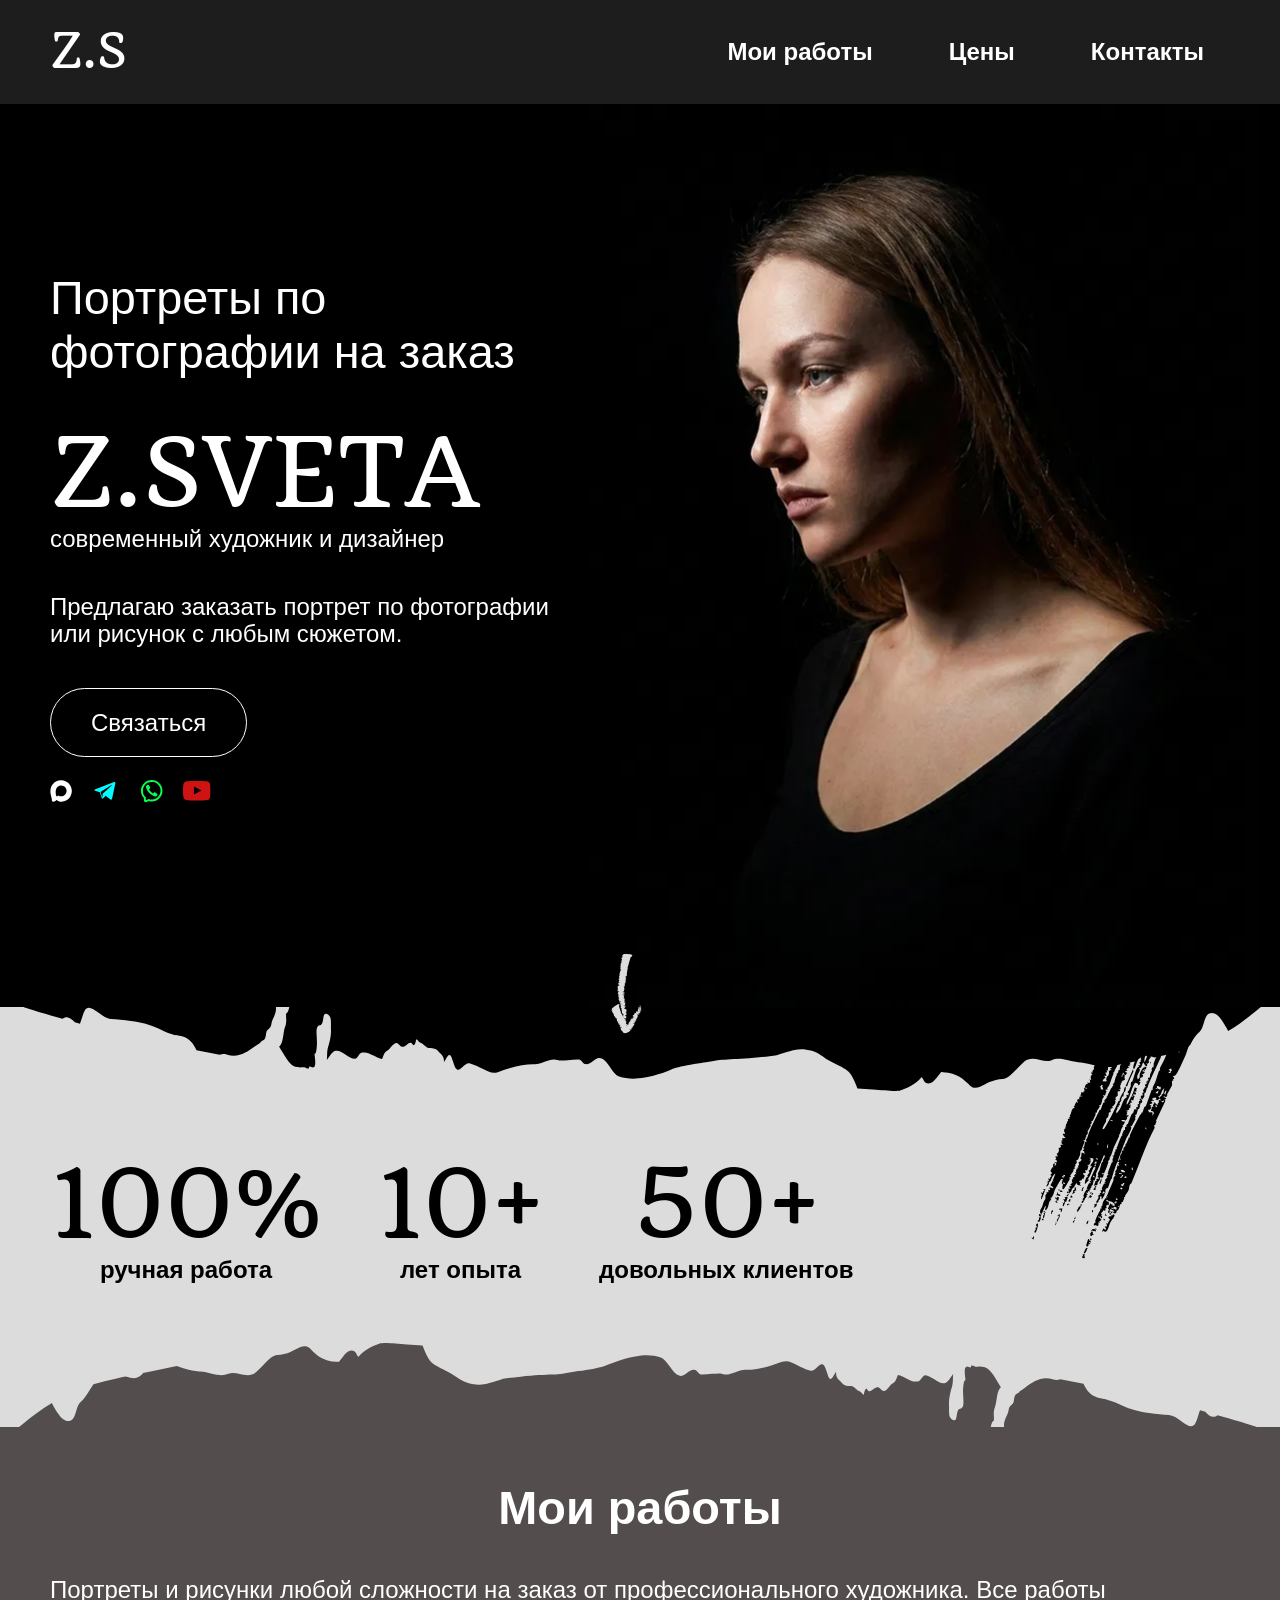
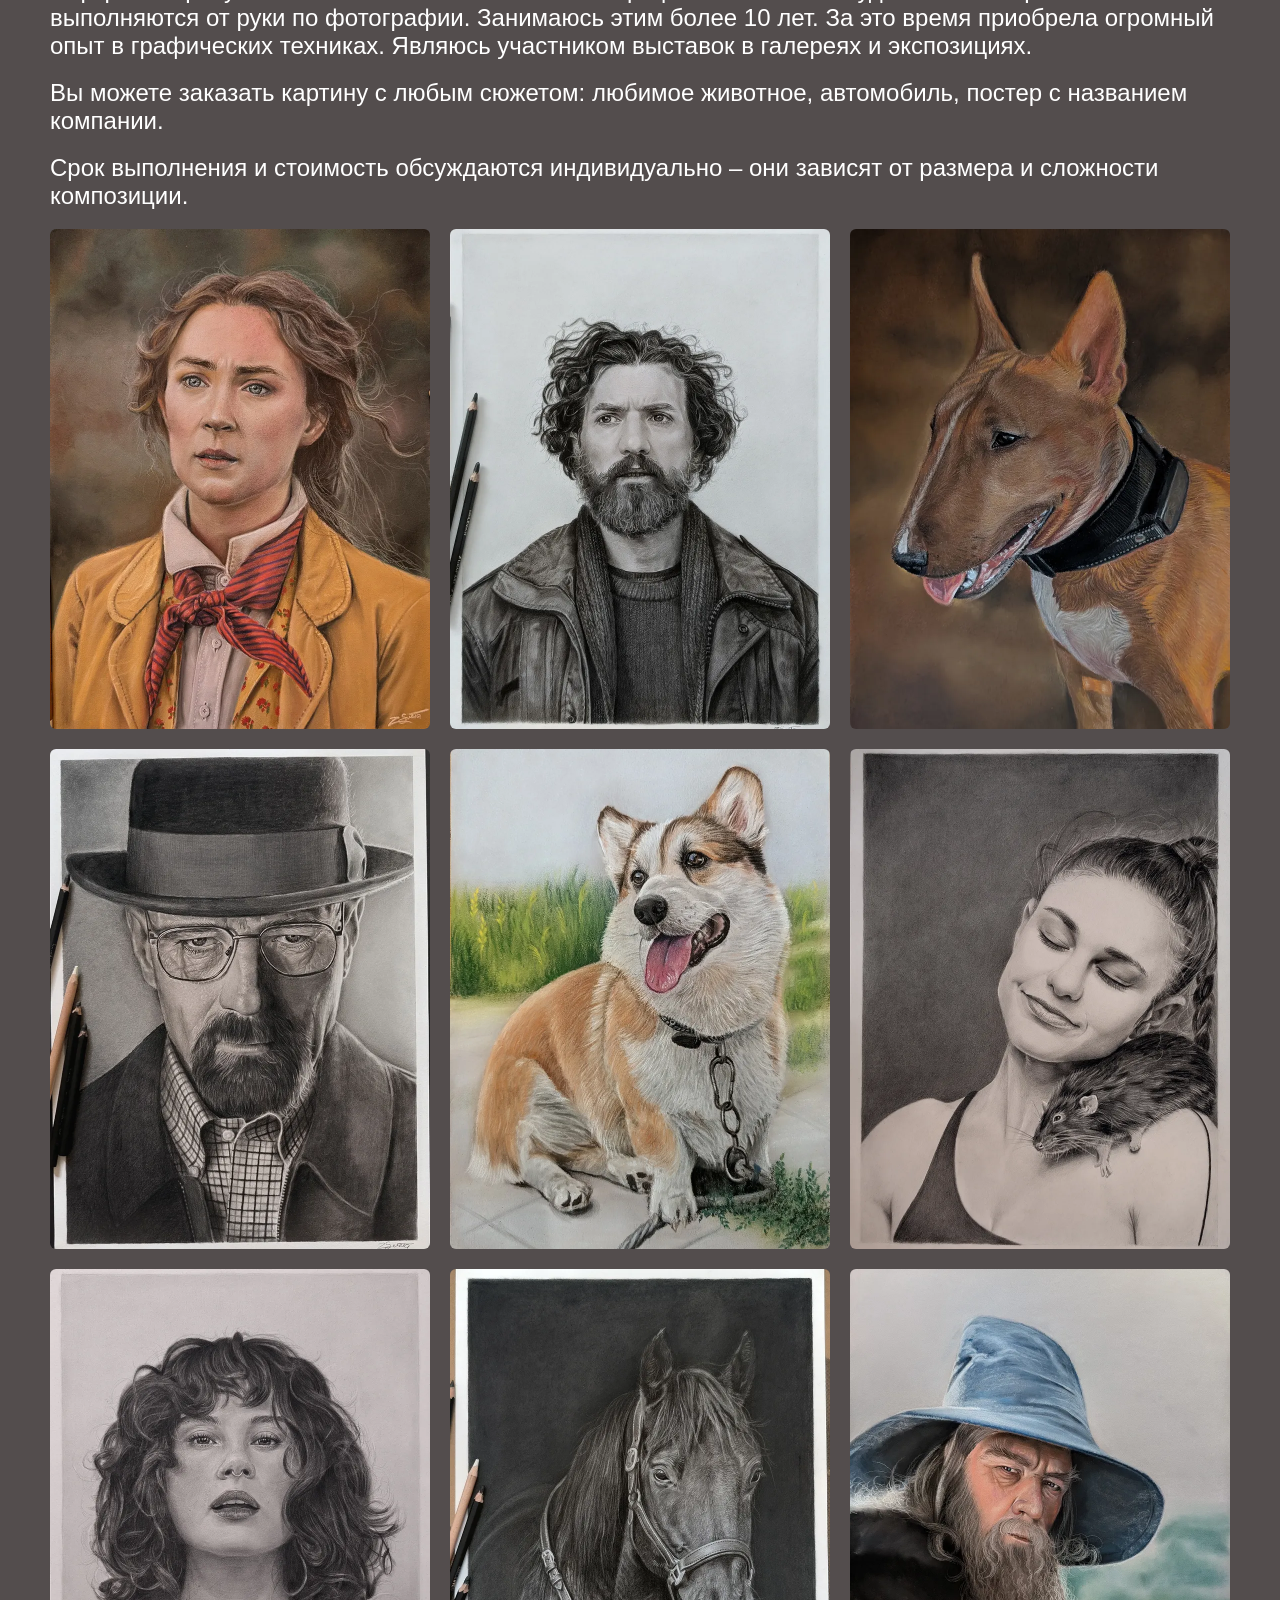
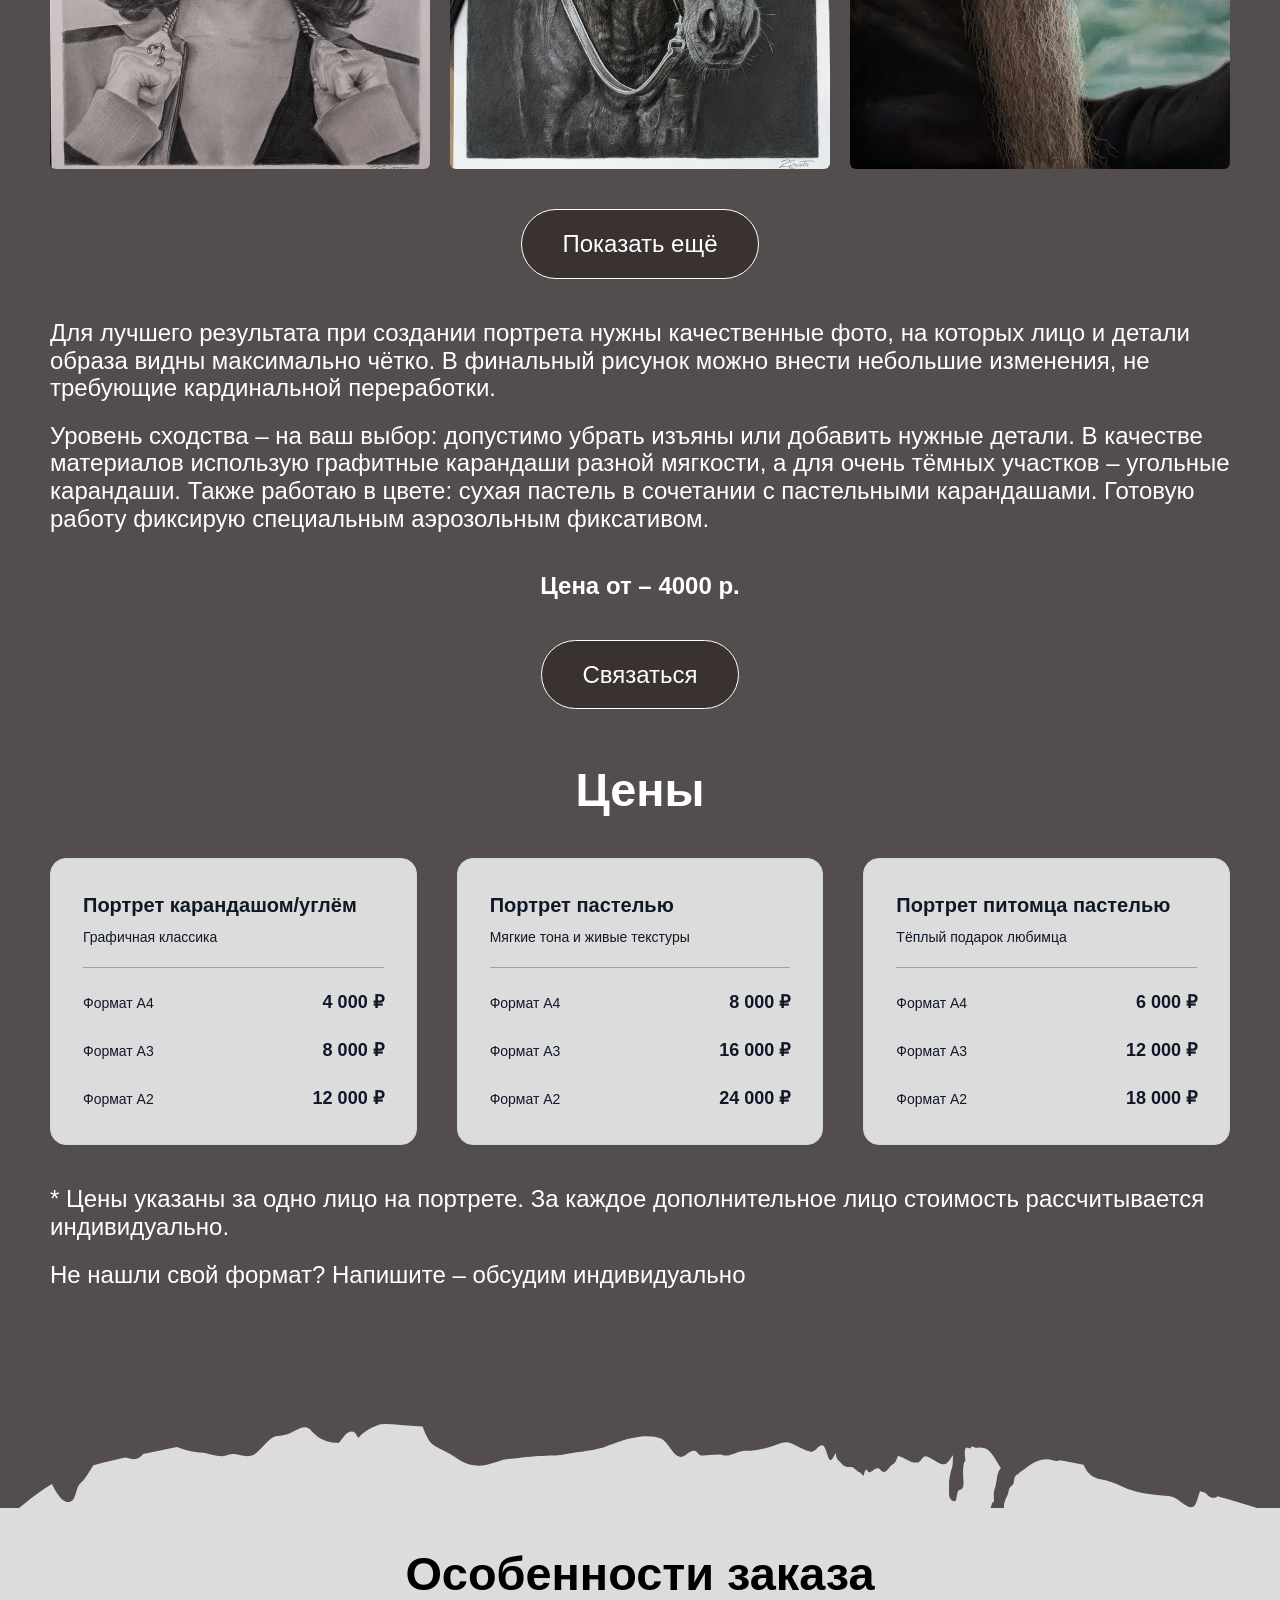
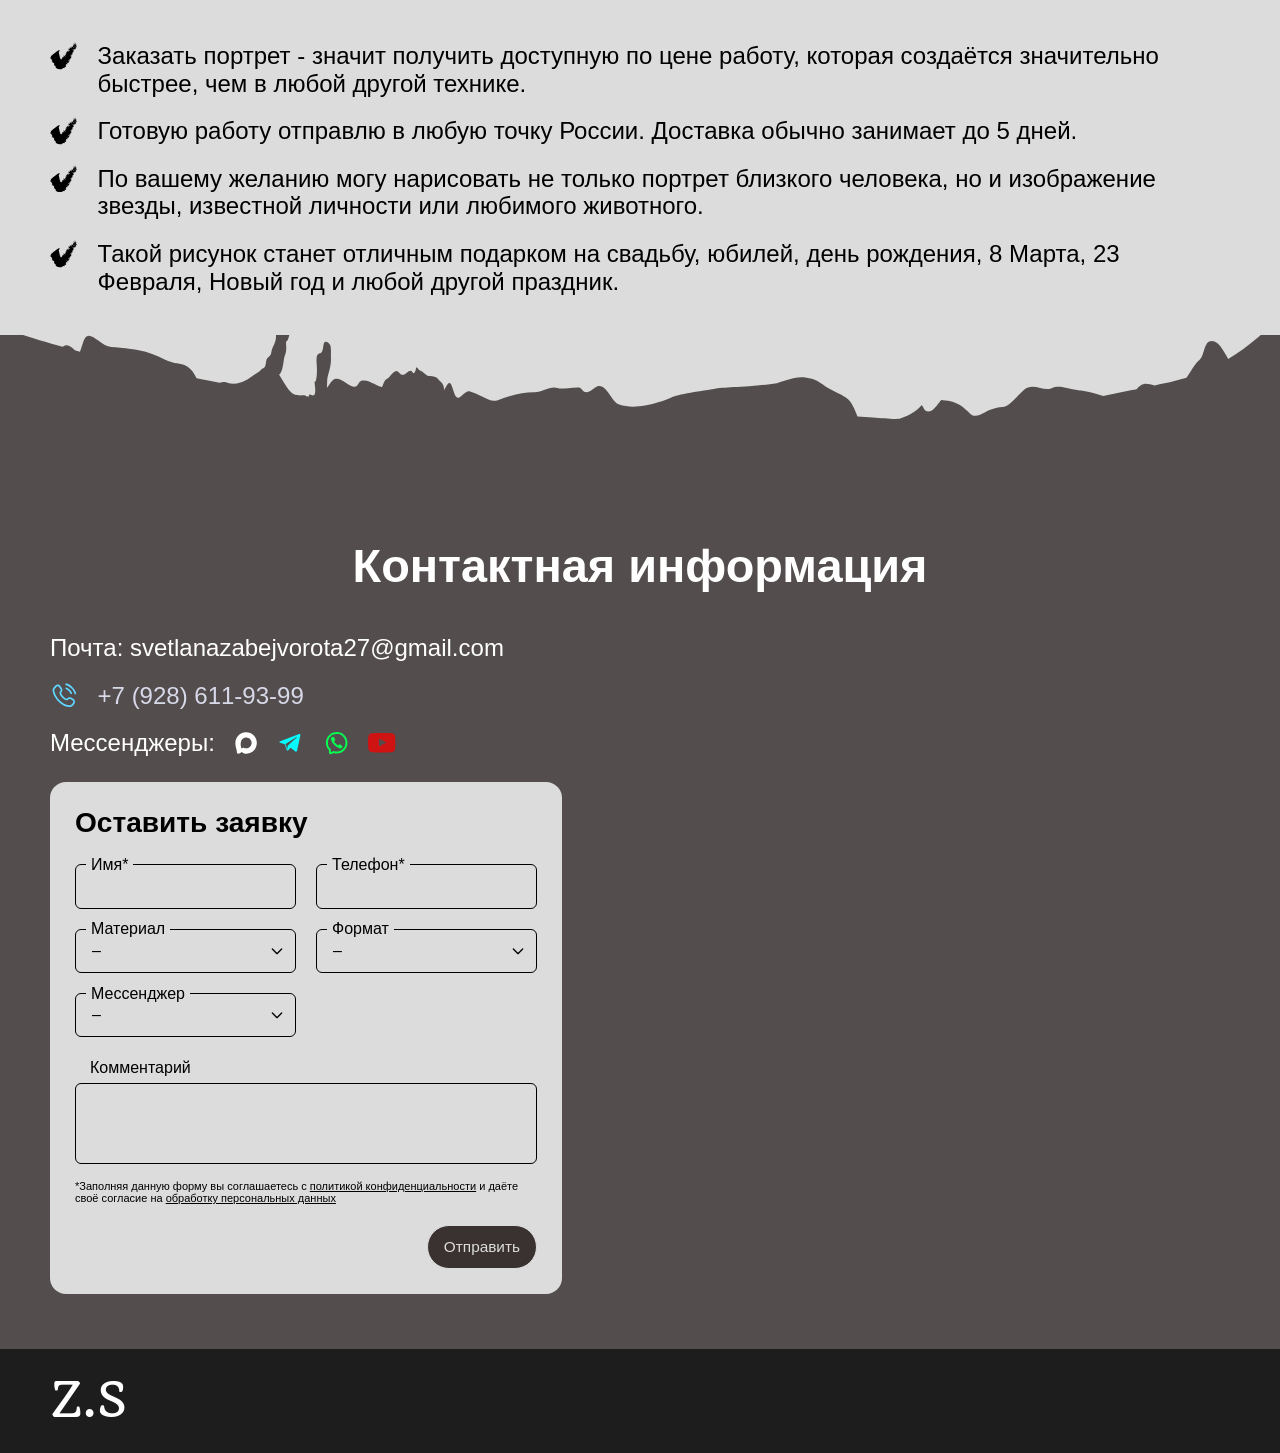
==== commit 9c3ad583: "'init'" ====
--- a/index.html
+++ b/index.html
@@ -1,62 +1,63 @@
-<!DOCTYPE html><html lang="ru"> <head><meta charset="utf-8"><meta name="viewport" content="width=device-width"><meta name="color-scheme" content="only light"><link rel="icon" href="/favicon.ico" sizes="any"><link rel="icon" href="/favicon.png" sizes="120x120" type="image/png"><title>Портрет по фото на заказ | Художник Z.SVETA</title><meta name="description" content="Портрет по фотографии на заказ от художника Z.SVETA. 100% ручная работа: карандаш, пастель, уголь. Цена от 4000 ₽. Опыт 10+ лет, доставка по России."><link rel="canonical" href="https://zsvetaart.github.io"><meta name="yandex-verification" content="4e4c4f11cf9303b9"><meta name="msvalidate.01" content="C897C5694F448BC3334DBB1E7D68A6AD"><meta name="google-site-verification" content="LvQRum0GHJ_vB7NYBADrHj_U7cCRwNQ1hW0VBRiqmSQ"><link rel="stylesheet" href="/_astro/index.YJPeraRN.css"></head> <body> <header class="a b"> <div class="c"> <div class="d e f g h"> <div class="i"> <a class="j k" href="/">Z.S</a> </div> <div class="l m"> <button class="n o p" id="hamburger" aria-expanded="false" aria-controls="aria-nav"> <div class="q">Открыть меню</div> <svg class="r" viewBox="0 0 100 80"> <line x1="20" y1="20" x2="80" y2="20" stroke="currentColor" stroke-width="8" stroke-linecap="round" class="s t u"></line> <line x1="20" y1="40" x2="80" y2="40" stroke="currentColor" stroke-width="8" stroke-linecap="round"></line> <line x1="20" y1="60" x2="80" y2="60" stroke="currentColor" stroke-width="8" stroke-linecap="round" class="s t u"></line> </svg> </button> <nav id="aria-nav" class="v d f w"> <ul class="d e x"> <li> <a class="y z A B C D E" href="#my-work">Мои работы</a> </li> <li> <a class="y z A B C D E" href="#price">Цены</a> </li> <li> <a class="y z A B C D E" href="#contacts">Контакты</a> </li> </ul> </nav> <script type="module">window.addEventListener("click",e=>{(e.target.closest("nav a")||!e.target.closest("nav")&&!hamburger.contains(e.target))&&hamburger.setAttribute("aria-expanded",!1)}),hamburger.addEventListener("click",e=>{const t="true"===hamburger.getAttribute("aria-expanded");hamburger.setAttribute("aria-expanded",!t)});</script> </div> </div> </div> </header> <main> <section class="F"> <div class="G"> <div class="v H I"> <div class="J K d L f M"> <div class="N O P Q R"> <h1 class="k S T U">
+<!DOCTYPE html><html lang="ru"> <head><meta charset="utf-8"><meta name="viewport" content="width=device-width"><meta name="color-scheme" content="only light"><link rel="icon" href="/favicon.ico" sizes="any"><link rel="icon" href="/favicon.png" sizes="120x120" type="image/png"><title>Портрет по фото на заказ | Художник Z.SVETA</title><meta name="description" content="Портрет по фотографии на заказ от художника Z.SVETA. 100% ручная работа: карандаш, пастель, уголь. Цена от 4000 ₽. Опыт 10+ лет, доставка по России."><link rel="canonical" href="https://zsvetaart.github.io"><meta name="yandex-verification" content="4e4c4f11cf9303b9"><meta name="msvalidate.01" content="C897C5694F448BC3334DBB1E7D68A6AD"><meta name="google-site-verification" content="LvQRum0GHJ_vB7NYBADrHj_U7cCRwNQ1hW0VBRiqmSQ"><link rel="stylesheet" href="/_astro/index.mv5j88go.css"></head> <body> <header class="a b c d e"> <div class="f"> <div class="g h i j k"> <div class="l"> <a class="m n" href="/">Z.S</a> </div> <div class="o p"> <button class="q r s" id="hamburger" aria-expanded="false" aria-controls="aria-nav"> <div class="t">Открыть меню</div> <svg class="u" viewBox="0 0 100 80"> <line x1="20" y1="20" x2="80" y2="20" stroke="currentColor" stroke-width="8" stroke-linecap="round" class="v w x"></line> <line x1="20" y1="40" x2="80" y2="40" stroke="currentColor" stroke-width="8" stroke-linecap="round"></line> <line x1="20" y1="60" x2="80" y2="60" stroke="currentColor" stroke-width="8" stroke-linecap="round" class="v w x"></line> </svg> </button> <nav id="aria-nav" class="y g i z"> <ul class="g h A"> <li> <a class="B C D E F G H" href="#my-work">Мои работы</a> </li> <li> <a class="B C D E F G H" href="#price">Цены</a> </li> <li> <a class="B C D E F G H" href="#contacts">Контакты</a> </li> </ul> </nav> <script type="module">window.addEventListener("click",e=>{(e.target.closest("nav a")||!e.target.closest("nav")&&!hamburger.contains(e.target))&&hamburger.setAttribute("aria-expanded",!1)}),hamburger.addEventListener("click",e=>{const t="true"===hamburger.getAttribute("aria-expanded");hamburger.setAttribute("aria-expanded",!t)});</script> </div> </div> </div> </header> <main> <section class="I"> <div class="J"> <div class="y K L"> <div class="M N g O i P"> <div class="Q R S T U"> <h1 class="n V W X">
 Портреты по фотографии на заказ
-</h1> <p class="S"> <span class="j V">Z.SVETA</span><br> современный
+</h1> <p class="V"> <span class="m Y">Z.SVETA</span><br> современный
                   художник и дизайнер
-</p> <p class="S">
+</p> <p class="V">
 Предлагаю заказать портрет по фотографии или рисунок с любым
                   сюжетом.
-</p> <div class="m W d"> <svg aria-hidden="true" class="Ea Fa Ga Ha Ia Ja"> <use href="/icons.svg#arrow"></use> </svg> <a href="#contacts" class="z A X Y D">Связаться</a> </div> <div class="d f Z"> <a title="Max" class="n za" href="https://max.ru/u/f9LHodD0cOLGi-N418dSYtixaGxYnLXbvNcZDrYfZaHuGHUZ616_oOPVWuE"> <span class="q">Написать в Max</span> <svg aria-hidden="true" class="db" height="0.8lh" width="0.8lh"> <use href="/icons.svg#max"></use> </svg> </a><a title="Telegram" class="n za" href="https://t.me/svetazabey"> <span class="q">Написать в Telegram</span> <svg aria-hidden="true" class="db"> <use href="/icons.svg#telegram"></use> </svg> </a><a title="WhatsApp" class="n za" href="https://wa.me/79286119399"> <span class="q">Написать в WhatsApp</span> <svg aria-hidden="true" class="db" height="0.85lh" width="0.85lh"> <use href="/icons.svg#whatsapp"></use> </svg> </a><a title="YouTube" class="n za" href="https://www.youtube.com/@ZSvetaArt"> <span class="q">YouTube канал</span> <svg aria-hidden="true" class="db"> <use href="/icons.svg#youtube"></use> </svg> </a> </div> </div> <div class="_ aa ba ca da ea fa" style="background-image: url('/_astro/hero.DKYGhQOU_zeVGX.webp');"></div> </div> </div> </div> <div class="m"> <div class="m ga"> <div class="nc d sa"> <svg width="1440" height="211" viewBox="0 0 1440 211" fill="none" preserveAspectRatio="none" aria-hidden="true" class="Fa Ka La ba Ma ja oc H" xmlns="http://www.w3.org/2000/svg" class="Fa Ka La ba Ma ja"> <path d="M609.778 1.32497C646.717 -1.62511 682.731 15.7598 720.034 14.6482C743.677 13.976 766.911 8.60989 792.555 4.25969C817.366 -0.0812607 849.169 -1.93077 872.978 2.71338C878.805 3.79532 883.43 4.74345 887.536 5.54219C917.635 10.0876 938.706 16.0208 963.019 22.893C980.224 28.0974 997.168 33.371 1014.75 39.0156C1027.89 43.3727 1037.78 46.0297 1060.38 54.6605C1055.91 54.3585 1060.13 56.4573 1066.57 58.266C1073.2 60.2508 1082.82 62.5472 1094.72 66.9483C1095.66 69.8003 1109.77 73.8561 1123.44 77.2472C1127.68 78.5396 1131.78 79.6849 1135.83 80.6732C1152.56 85.8572 1179.41 84.0445 1212.18 86.9269C1235.18 89.2862 1254.05 93.29 1273.75 96.9889C1285.46 99.2523 1297.21 101.581 1308.17 103.613C1327.36 106.891 1341.96 109.643 1361.15 107.446C1362.19 107.347 1363.26 107.242 1364.34 107.131C1375.63 106.429 1387.33 103.689 1400.5 100.552C1404.99 99.5428 1409.66 98.4662 1415.06 97.97L1414.25 98.2126C1416.81 97.9845 1421.22 96.8541 1425.31 96.8748C1428.84 96.8563 1431.8 97.3299 1434.7 97.821C1436.2 98.0853 1437.59 99.2646 1438.61 101.14C1439.62 103.019 1440.19 105.426 1440.19 107.914C1440.19 110.403 1439.61 112.815 1438.62 114.69C1437.63 116.56 1436.33 117.73 1435.06 118.033C1432.63 118.604 1430.34 119.287 1429.27 120.023C1427.94 120.888 1427.45 121.78 1423.27 123.982C1422.95 124.047 1422.03 124.417 1421.7 124.453C1419.72 125.809 1416.61 127.954 1413.33 130.335C1404.53 136.696 1393.89 144.352 1381.68 150.642C1379.1 146.173 1376.61 142.302 1374.07 139.289C1371.63 136.165 1369.09 133.981 1366.31 133.009C1363.51 132.032 1359.97 132.309 1357.91 134.81C1356.07 137.06 1355.01 140.438 1353.9 143.658C1352.74 147.022 1351.5 150.221 1349.32 151.655C1345.66 154.078 1342.46 158.923 1338.88 163.922C1337.56 165.742 1336.2 167.583 1334.81 169.324C1326.24 171.56 1318.07 173.334 1310 174.949C1306.2 175.697 1302.53 176.395 1298.9 177.075C1294.47 176.025 1290.49 175.154 1287.11 175.576C1284.1 175.953 1281.35 178.107 1278.62 180.785C1276.91 181.095 1275.19 181.404 1273.49 181.713C1262.5 183.698 1251.65 185.641 1241.16 187.699C1233.91 185.348 1226.08 183.073 1217.92 182.23C1216.88 182.134 1215.85 182.06 1214.78 182.012C1210.48 181.822 1206.11 180.772 1201.72 179.866C1195.24 178.524 1188.72 177.496 1183.08 179.783C1179.32 181.311 1174.8 180.491 1170.17 179.614C1163.93 178.443 1157.62 177.128 1152.11 181.404C1148.61 184.098 1145.31 187.235 1142.13 190.09C1137.1 194.633 1132.36 198.455 1128.21 198.592C1122.76 198.769 1117.81 200.138 1113.18 201.717C1111.51 202.425 1109.9 203.188 1108.32 203.915C1102.05 206.821 1096.38 209.181 1091.73 205.551C1091.02 205.001 1090.23 204.284 1089.31 203.461C1084.31 198.985 1077.36 192.623 1060.86 191.736C1060.24 191.692 1059.61 191.663 1058.97 191.649C1057.73 192.728 1055.87 195.084 1053.78 197.407C1050.35 201.17 1046.29 204.845 1040.95 202.137C1040.16 201.731 1039.41 200.423 1038.71 199.221C1037.81 197.692 1036.98 196.342 1036.17 197.259C1033.82 199.942 1030.11 202.73 1024.92 205.328C1021.11 207.236 1016.43 209.011 1011.12 210.484C1010.67 210.367 1010.22 210.245 1009.76 210.119C1009.02 211.433 993.661 209.812 982.087 209.195C976.32 208.809 970.494 208.409 964.604 207.98C962.462 202.91 960.233 198.286 957.618 194.613C954.202 189.813 948.977 187.556 942.268 184.638C939.492 183.43 936.486 182.112 933.143 180.435C930.832 179.187 928.362 177.744 925.747 176.005C914.635 168.623 901.812 167.823 893.724 169.572C892.001 169.938 890.292 170.353 888.48 170.82C884.311 171.934 879.191 173.207 873.895 174.851C868.111 175.665 861.355 176.307 854.387 176.915C837.463 178.411 827.76 178.655 818.532 178.988C814.003 179.165 810.143 179.373 807.149 179.875C803.412 180.502 798.996 181.112 794.319 181.763C792.579 182.003 790.727 182.248 788.892 182.497C778.173 183.943 766.958 185.535 760.576 187.421C758.29 188.094 755.926 188.915 753.353 189.795C746.222 192.233 737.56 195.188 725.465 197.115C712.822 199.136 704.849 198.266 696.543 196.096C693.192 195.213 690.07 191.414 686.947 187.485C682.405 181.914 677.778 176.096 671.743 178.051C670.344 178.507 668.852 179.479 667.274 180.498C664.369 182.372 661.373 184.398 658.054 183.643C656.885 183.381 655.904 182.352 654.907 181.345C653.815 180.236 652.739 179.153 651.546 179.125C647.008 179.023 642.85 179.404 638.932 179.751C634.042 180.193 629.846 180.562 627.248 179.71C622.696 178.187 617.593 179.801 612.623 181.437C608.74 182.688 604.874 183.957 601.075 183.841C593.26 183.606 583.67 185.149 573.076 187.886C568.897 188.994 564.486 190.3 560.062 191.761C554.375 193.672 549.246 191.378 542.942 188.424C538.974 186.587 534.421 184.49 528.871 183.006C525.716 182.165 523.036 184.383 520.656 186.429C518.444 188.315 516.383 190.058 514.197 189.152C512.266 188.35 510.969 184.757 509.736 181.345C508.352 177.547 507.104 173.975 505.118 174.723C504.064 175.121 502.812 176.962 501.317 179.149C500.726 180.014 500.094 180.93 499.424 181.837C499.442 181.102 499.436 180.445 499.425 179.948C499.347 176.435 497.254 174.632 495.19 172.866C494.372 172.16 493.567 171.463 492.895 170.663C490.429 167.716 485.855 167.331 482.347 167.549C480.855 167.64 479.515 166.581 477.927 165.344C476.521 164.246 474.934 163.007 472.924 162.311C471.777 161.914 470.88 160.915 470.137 160.081C469.6 159.477 469.142 158.962 468.725 158.833C468.364 158.722 468.097 159.735 467.797 160.876C467.58 161.698 467.345 162.588 467.045 163.172C466.334 164.568 465.392 165.005 464.714 164.576C464.401 164.378 464.148 163.992 463.897 163.607C463.605 163.159 463.314 162.708 462.924 162.556C461.131 161.861 459.425 163.048 457.65 164.28C455.703 165.635 453.644 167.042 451.341 166.075C450.614 165.771 449.831 165.053 449.071 164.357C448.277 163.628 447.505 162.925 446.857 162.747C444.226 162.026 441.817 164.591 439.597 166.95C438.117 168.519 436.741 169.995 435.43 170.354C433.031 171.012 431.798 174.055 430.889 176.301C430.418 177.466 430.033 178.422 429.615 178.717C429.224 178.642 428.828 178.55 428.439 178.45C428.08 178.236 427.708 178.014 427.366 178.095C427.34 178.101 427.315 178.114 427.289 178.121C425.106 177.436 422.965 176.443 420.838 175.454C416.061 173.23 411.315 171.029 406.406 172.428C405.346 172.729 404.287 173.997 403.208 175.285C401.887 176.863 400.534 178.477 399.121 178.392C395.751 178.189 392.317 176.205 388.934 174.249C383.846 171.308 378.873 168.435 374.421 171.788C372.952 172.895 371.534 174.718 370.113 176.555C369.32 177.578 368.524 178.611 367.719 179.515C367.86 177.862 367.922 176.312 367.98 174.866C368.1 171.887 368.203 169.336 368.95 167.157C370.717 162.006 372.695 154.924 372.357 149.794C372.266 148.402 372.286 146.849 372.311 145.286C372.375 141.363 372.438 137.356 370.667 135.581C369.472 134.384 366.417 131.642 364.561 134.679C364.157 135.34 363.929 136.64 363.675 138.084C363.219 140.68 362.675 143.753 360.876 144.502C360.574 144.628 360.244 144.742 359.903 144.85C358.543 145.279 357.022 145.753 356.49 147.842C355.879 150.249 356.073 152.989 356.3 156.182C356.596 160.342 356.947 165.283 355.645 171.271C355.387 172.455 354.859 172.87 354.46 173.184C354.178 173.405 353.964 173.582 353.949 173.937C353.932 174.345 354.04 175.191 354.177 176.261C354.661 180.035 355.501 186.631 352.539 186.969C351.737 187.06 350.807 186.763 349.976 186.495C348.75 186.1 347.733 185.774 347.619 186.858C347.576 187.269 347.549 187.715 347.528 188.176C346.557 188.065 345.586 187.954 344.616 187.843C343.35 186.578 341.611 186.722 339.444 186.907C338.918 186.952 338.364 186.995 337.788 187.024C335.867 186.794 333.947 186.566 332.032 186.33C330.506 185.813 328.879 184.953 327.154 183.571C323.709 180.803 320.637 176.188 317.653 171.673C316.396 169.771 315.151 167.883 313.894 166.162C314.367 165.939 314.793 165.678 315.118 165.323C317.343 162.894 318.169 158.181 318.927 153.844C319.431 150.958 319.907 148.238 320.748 146.472C322.287 143.238 322.056 139.494 321.886 136.725C321.798 135.289 321.729 134.113 321.929 133.41C322.09 132.846 322.483 132.575 322.883 132.295C323.232 132.05 323.594 131.794 323.819 131.338C326.558 125.799 325.642 122.631 324.311 118.02C323.578 115.477 322.72 112.493 322.276 108.431C321.88 104.128 321.961 102.866 323.417 101.121C322.22 99.015 321.012 96.9092 319.805 94.8032C319.35 94.9502 319.028 96.2872 318.582 98.5069C317.786 102.471 314.98 103.967 312.796 105.136C311.784 105.677 310.904 106.15 310.414 106.765C307.81 110.034 308.668 114.502 309.424 118.434C309.84 120.599 310.224 122.602 309.983 124.152C309.88 124.815 310.057 125.468 310.235 126.134C310.372 126.649 310.514 127.172 310.529 127.713C310.635 131.64 309.122 134.586 307.696 137.321C306.88 138.887 306.103 140.389 305.687 141.965C305.56 142.445 305.461 142.934 305.369 143.409C305.234 144.102 305.103 144.763 304.888 145.331C304.399 146.625 303.36 147.511 302.223 148.476C301.64 148.971 301.032 149.487 300.459 150.093C299.717 150.877 299.473 152.436 299.216 154.064C299.034 155.215 298.843 156.4 298.47 157.381C297.794 159.154 296.378 159.815 295.067 160.429C294.495 160.696 293.932 160.962 293.464 161.299C293.273 161.437 293.186 161.705 293.172 162.072C291 163.342 288.934 164.636 286.929 165.903C276.905 172.253 268.123 177.758 254.942 174.107C252.449 173.417 249.74 173.61 247.058 174.242C238.449 172.846 229.788 171.397 221.062 169.905C219.293 166.392 217.184 163.452 214.68 161.158C209.873 156.853 205.221 155.989 199.481 154.971C195.258 154.217 190.698 153.372 185.185 150.989C176.137 146.982 166.59 143.613 156.126 141.925C153.182 141.464 150.179 141.038 147.234 140.654C139.147 139.648 131.29 138.935 125.057 138.651C120.468 138.436 115.458 135.312 111.012 132.398C104.51 128.302 98.8 124.619 95.3814 130.024C94.2458 131.751 93.1684 134.746 92.1305 137.655C91.3913 139.727 90.668 141.75 89.9631 143.257C88.0849 142.797 86.0364 142.342 84.1457 141.875C80.7482 138.293 75.3197 134.452 70.2322 138.449C68.1886 137.952 66.1933 137.455 64.3067 136.95C60.0096 135.891 56.006 134.81 51.7825 133.708C50.4388 133.344 49.0769 132.977 47.6794 132.607C47.6663 132.603 47.6532 132.599 47.6402 132.595C44.9175 131.85 42.1289 131.094 39.3402 130.324C38.1687 129.995 37.0162 129.666 35.8151 129.334C32.8889 128.494 29.7855 127.635 26.8748 126.757C25.2793 126.289 23.7228 125.821 22.1386 125.341C19.552 124.561 17.0176 123.765 14.4255 122.947C10.2857 121.628 6.18347 120.25 2.13369 118.848C1.4756 118.617 0.862504 117.981 0.445307 117.047C0.0276103 116.112 -0.1687 114.961 -0.0957952 113.791C-0.0225826 112.62 0.316526 111.499 0.846964 110.626C1.37616 109.756 2.05947 109.214 2.73674 109.07C6.91038 108.203 11.0623 107.329 15.1984 106.417C17.7865 105.856 20.3045 105.27 22.8656 104.687C24.4364 104.327 25.9727 103.968 27.5508 103.603C30.4268 102.913 33.494 102.213 36.3792 101.508C37.5647 101.231 38.6988 100.951 39.8551 100.669C42.6103 100.011 45.3655 99.3504 48.059 98.6855C48.0756 98.6816 48.0922 98.6777 48.1088 98.6738C49.479 98.3471 50.8083 98.0178 52.1256 97.6898C56.2892 96.6921 60.2386 95.6898 64.4789 94.6913C66.555 94.1517 68.8698 93.6223 71.0609 93.0844C72.2719 92.7849 73.504 92.4832 74.7364 92.1842C75.4101 92.025 76.1053 91.8671 76.7521 91.7081C92.2484 87.9491 107.646 84.2404 123.082 80.6403C130.952 78.8284 138.539 77.0446 146.465 75.2836C154.028 73.5456 161.803 71.8309 169.482 70.1444C184.955 66.7514 200.418 63.4736 215.9 60.3055C314.096 40.1645 412.735 22.9544 511.407 11.1536C525.486 9.4586 539.85 7.8836 553.986 6.43072C558.805 5.93442 563.748 5.4483 568.474 4.98144C577.877 4.07431 586.994 3.22565 596.451 2.42407C600.755 2.04839 605.236 1.68327 609.778 1.32497Z" fill="currentColor"></path> </svg> </div> <div class="ha ia ja"> <div class="c m"> <svg aria-hidden="true" class="Na Fa Ka Oa Pa hidden Qa Ra Sa Ta"> <use href="/icons.svg#stroke"></use> </svg> <ul class="ka d L la"> <li class="d L ma E"> <span class="j V T">100%</span>
+</p> <div class="p Z g"> <svg aria-hidden="true" class="Ha Ia Ja Ka La Ma"> <use href="/icons.svg#arrow"></use> </svg> <a href="#contacts" class="C D _ aa G">Связаться</a> </div> <div class="g i ba"> <a title="Max" class="q Ca" href="https://max.ru/u/f9LHodD0cOLGi-N418dSYtixaGxYnLXbvNcZDrYfZaHuGHUZ616_oOPVWuE"> <span class="t">Написать в Max</span> <svg aria-hidden="true" class="fb" height="0.8lh" width="0.8lh"> <use href="/icons.svg#max"></use> </svg> </a><a title="Telegram" class="q Ca" href="https://t.me/svetazabey"> <span class="t">Написать в Telegram</span> <svg aria-hidden="true" class="fb"> <use href="/icons.svg#telegram"></use> </svg> </a><a title="WhatsApp" class="q Ca" href="https://wa.me/79286119399"> <span class="t">Написать в WhatsApp</span> <svg aria-hidden="true" class="fb" height="0.85lh" width="0.85lh"> <use href="/icons.svg#whatsapp"></use> </svg> </a><a title="YouTube" class="q Ca" href="https://www.youtube.com/@ZSvetaArt"> <span class="t">YouTube канал</span> <svg aria-hidden="true" class="fb"> <use href="/icons.svg#youtube"></use> </svg> </a> </div> </div> <div class="ca da ea fa ga ha ia" style="background-image: url('/_astro/hero.DKYGhQOU_zeVGX.webp');"></div> </div> </div> </div> <div class="p"> <div class="p ja"> <div class="sc g va"> <svg width="1440" height="211" viewBox="0 0 1440 211" fill="none" preserveAspectRatio="none" aria-hidden="true" class="Ia d Na ea Oa ma tc K" xmlns="http://www.w3.org/2000/svg" class="Ia d Na ea Oa ma"> <path d="M609.778 1.32497C646.717 -1.62511 682.731 15.7598 720.034 14.6482C743.677 13.976 766.911 8.60989 792.555 4.25969C817.366 -0.0812607 849.169 -1.93077 872.978 2.71338C878.805 3.79532 883.43 4.74345 887.536 5.54219C917.635 10.0876 938.706 16.0208 963.019 22.893C980.224 28.0974 997.168 33.371 1014.75 39.0156C1027.89 43.3727 1037.78 46.0297 1060.38 54.6605C1055.91 54.3585 1060.13 56.4573 1066.57 58.266C1073.2 60.2508 1082.82 62.5472 1094.72 66.9483C1095.66 69.8003 1109.77 73.8561 1123.44 77.2472C1127.68 78.5396 1131.78 79.6849 1135.83 80.6732C1152.56 85.8572 1179.41 84.0445 1212.18 86.9269C1235.18 89.2862 1254.05 93.29 1273.75 96.9889C1285.46 99.2523 1297.21 101.581 1308.17 103.613C1327.36 106.891 1341.96 109.643 1361.15 107.446C1362.19 107.347 1363.26 107.242 1364.34 107.131C1375.63 106.429 1387.33 103.689 1400.5 100.552C1404.99 99.5428 1409.66 98.4662 1415.06 97.97L1414.25 98.2126C1416.81 97.9845 1421.22 96.8541 1425.31 96.8748C1428.84 96.8563 1431.8 97.3299 1434.7 97.821C1436.2 98.0853 1437.59 99.2646 1438.61 101.14C1439.62 103.019 1440.19 105.426 1440.19 107.914C1440.19 110.403 1439.61 112.815 1438.62 114.69C1437.63 116.56 1436.33 117.73 1435.06 118.033C1432.63 118.604 1430.34 119.287 1429.27 120.023C1427.94 120.888 1427.45 121.78 1423.27 123.982C1422.95 124.047 1422.03 124.417 1421.7 124.453C1419.72 125.809 1416.61 127.954 1413.33 130.335C1404.53 136.696 1393.89 144.352 1381.68 150.642C1379.1 146.173 1376.61 142.302 1374.07 139.289C1371.63 136.165 1369.09 133.981 1366.31 133.009C1363.51 132.032 1359.97 132.309 1357.91 134.81C1356.07 137.06 1355.01 140.438 1353.9 143.658C1352.74 147.022 1351.5 150.221 1349.32 151.655C1345.66 154.078 1342.46 158.923 1338.88 163.922C1337.56 165.742 1336.2 167.583 1334.81 169.324C1326.24 171.56 1318.07 173.334 1310 174.949C1306.2 175.697 1302.53 176.395 1298.9 177.075C1294.47 176.025 1290.49 175.154 1287.11 175.576C1284.1 175.953 1281.35 178.107 1278.62 180.785C1276.91 181.095 1275.19 181.404 1273.49 181.713C1262.5 183.698 1251.65 185.641 1241.16 187.699C1233.91 185.348 1226.08 183.073 1217.92 182.23C1216.88 182.134 1215.85 182.06 1214.78 182.012C1210.48 181.822 1206.11 180.772 1201.72 179.866C1195.24 178.524 1188.72 177.496 1183.08 179.783C1179.32 181.311 1174.8 180.491 1170.17 179.614C1163.93 178.443 1157.62 177.128 1152.11 181.404C1148.61 184.098 1145.31 187.235 1142.13 190.09C1137.1 194.633 1132.36 198.455 1128.21 198.592C1122.76 198.769 1117.81 200.138 1113.18 201.717C1111.51 202.425 1109.9 203.188 1108.32 203.915C1102.05 206.821 1096.38 209.181 1091.73 205.551C1091.02 205.001 1090.23 204.284 1089.31 203.461C1084.31 198.985 1077.36 192.623 1060.86 191.736C1060.24 191.692 1059.61 191.663 1058.97 191.649C1057.73 192.728 1055.87 195.084 1053.78 197.407C1050.35 201.17 1046.29 204.845 1040.95 202.137C1040.16 201.731 1039.41 200.423 1038.71 199.221C1037.81 197.692 1036.98 196.342 1036.17 197.259C1033.82 199.942 1030.11 202.73 1024.92 205.328C1021.11 207.236 1016.43 209.011 1011.12 210.484C1010.67 210.367 1010.22 210.245 1009.76 210.119C1009.02 211.433 993.661 209.812 982.087 209.195C976.32 208.809 970.494 208.409 964.604 207.98C962.462 202.91 960.233 198.286 957.618 194.613C954.202 189.813 948.977 187.556 942.268 184.638C939.492 183.43 936.486 182.112 933.143 180.435C930.832 179.187 928.362 177.744 925.747 176.005C914.635 168.623 901.812 167.823 893.724 169.572C892.001 169.938 890.292 170.353 888.48 170.82C884.311 171.934 879.191 173.207 873.895 174.851C868.111 175.665 861.355 176.307 854.387 176.915C837.463 178.411 827.76 178.655 818.532 178.988C814.003 179.165 810.143 179.373 807.149 179.875C803.412 180.502 798.996 181.112 794.319 181.763C792.579 182.003 790.727 182.248 788.892 182.497C778.173 183.943 766.958 185.535 760.576 187.421C758.29 188.094 755.926 188.915 753.353 189.795C746.222 192.233 737.56 195.188 725.465 197.115C712.822 199.136 704.849 198.266 696.543 196.096C693.192 195.213 690.07 191.414 686.947 187.485C682.405 181.914 677.778 176.096 671.743 178.051C670.344 178.507 668.852 179.479 667.274 180.498C664.369 182.372 661.373 184.398 658.054 183.643C656.885 183.381 655.904 182.352 654.907 181.345C653.815 180.236 652.739 179.153 651.546 179.125C647.008 179.023 642.85 179.404 638.932 179.751C634.042 180.193 629.846 180.562 627.248 179.71C622.696 178.187 617.593 179.801 612.623 181.437C608.74 182.688 604.874 183.957 601.075 183.841C593.26 183.606 583.67 185.149 573.076 187.886C568.897 188.994 564.486 190.3 560.062 191.761C554.375 193.672 549.246 191.378 542.942 188.424C538.974 186.587 534.421 184.49 528.871 183.006C525.716 182.165 523.036 184.383 520.656 186.429C518.444 188.315 516.383 190.058 514.197 189.152C512.266 188.35 510.969 184.757 509.736 181.345C508.352 177.547 507.104 173.975 505.118 174.723C504.064 175.121 502.812 176.962 501.317 179.149C500.726 180.014 500.094 180.93 499.424 181.837C499.442 181.102 499.436 180.445 499.425 179.948C499.347 176.435 497.254 174.632 495.19 172.866C494.372 172.16 493.567 171.463 492.895 170.663C490.429 167.716 485.855 167.331 482.347 167.549C480.855 167.64 479.515 166.581 477.927 165.344C476.521 164.246 474.934 163.007 472.924 162.311C471.777 161.914 470.88 160.915 470.137 160.081C469.6 159.477 469.142 158.962 468.725 158.833C468.364 158.722 468.097 159.735 467.797 160.876C467.58 161.698 467.345 162.588 467.045 163.172C466.334 164.568 465.392 165.005 464.714 164.576C464.401 164.378 464.148 163.992 463.897 163.607C463.605 163.159 463.314 162.708 462.924 162.556C461.131 161.861 459.425 163.048 457.65 164.28C455.703 165.635 453.644 167.042 451.341 166.075C450.614 165.771 449.831 165.053 449.071 164.357C448.277 163.628 447.505 162.925 446.857 162.747C444.226 162.026 441.817 164.591 439.597 166.95C438.117 168.519 436.741 169.995 435.43 170.354C433.031 171.012 431.798 174.055 430.889 176.301C430.418 177.466 430.033 178.422 429.615 178.717C429.224 178.642 428.828 178.55 428.439 178.45C428.08 178.236 427.708 178.014 427.366 178.095C427.34 178.101 427.315 178.114 427.289 178.121C425.106 177.436 422.965 176.443 420.838 175.454C416.061 173.23 411.315 171.029 406.406 172.428C405.346 172.729 404.287 173.997 403.208 175.285C401.887 176.863 400.534 178.477 399.121 178.392C395.751 178.189 392.317 176.205 388.934 174.249C383.846 171.308 378.873 168.435 374.421 171.788C372.952 172.895 371.534 174.718 370.113 176.555C369.32 177.578 368.524 178.611 367.719 179.515C367.86 177.862 367.922 176.312 367.98 174.866C368.1 171.887 368.203 169.336 368.95 167.157C370.717 162.006 372.695 154.924 372.357 149.794C372.266 148.402 372.286 146.849 372.311 145.286C372.375 141.363 372.438 137.356 370.667 135.581C369.472 134.384 366.417 131.642 364.561 134.679C364.157 135.34 363.929 136.64 363.675 138.084C363.219 140.68 362.675 143.753 360.876 144.502C360.574 144.628 360.244 144.742 359.903 144.85C358.543 145.279 357.022 145.753 356.49 147.842C355.879 150.249 356.073 152.989 356.3 156.182C356.596 160.342 356.947 165.283 355.645 171.271C355.387 172.455 354.859 172.87 354.46 173.184C354.178 173.405 353.964 173.582 353.949 173.937C353.932 174.345 354.04 175.191 354.177 176.261C354.661 180.035 355.501 186.631 352.539 186.969C351.737 187.06 350.807 186.763 349.976 186.495C348.75 186.1 347.733 185.774 347.619 186.858C347.576 187.269 347.549 187.715 347.528 188.176C346.557 188.065 345.586 187.954 344.616 187.843C343.35 186.578 341.611 186.722 339.444 186.907C338.918 186.952 338.364 186.995 337.788 187.024C335.867 186.794 333.947 186.566 332.032 186.33C330.506 185.813 328.879 184.953 327.154 183.571C323.709 180.803 320.637 176.188 317.653 171.673C316.396 169.771 315.151 167.883 313.894 166.162C314.367 165.939 314.793 165.678 315.118 165.323C317.343 162.894 318.169 158.181 318.927 153.844C319.431 150.958 319.907 148.238 320.748 146.472C322.287 143.238 322.056 139.494 321.886 136.725C321.798 135.289 321.729 134.113 321.929 133.41C322.09 132.846 322.483 132.575 322.883 132.295C323.232 132.05 323.594 131.794 323.819 131.338C326.558 125.799 325.642 122.631 324.311 118.02C323.578 115.477 322.72 112.493 322.276 108.431C321.88 104.128 321.961 102.866 323.417 101.121C322.22 99.015 321.012 96.9092 319.805 94.8032C319.35 94.9502 319.028 96.2872 318.582 98.5069C317.786 102.471 314.98 103.967 312.796 105.136C311.784 105.677 310.904 106.15 310.414 106.765C307.81 110.034 308.668 114.502 309.424 118.434C309.84 120.599 310.224 122.602 309.983 124.152C309.88 124.815 310.057 125.468 310.235 126.134C310.372 126.649 310.514 127.172 310.529 127.713C310.635 131.64 309.122 134.586 307.696 137.321C306.88 138.887 306.103 140.389 305.687 141.965C305.56 142.445 305.461 142.934 305.369 143.409C305.234 144.102 305.103 144.763 304.888 145.331C304.399 146.625 303.36 147.511 302.223 148.476C301.64 148.971 301.032 149.487 300.459 150.093C299.717 150.877 299.473 152.436 299.216 154.064C299.034 155.215 298.843 156.4 298.47 157.381C297.794 159.154 296.378 159.815 295.067 160.429C294.495 160.696 293.932 160.962 293.464 161.299C293.273 161.437 293.186 161.705 293.172 162.072C291 163.342 288.934 164.636 286.929 165.903C276.905 172.253 268.123 177.758 254.942 174.107C252.449 173.417 249.74 173.61 247.058 174.242C238.449 172.846 229.788 171.397 221.062 169.905C219.293 166.392 217.184 163.452 214.68 161.158C209.873 156.853 205.221 155.989 199.481 154.971C195.258 154.217 190.698 153.372 185.185 150.989C176.137 146.982 166.59 143.613 156.126 141.925C153.182 141.464 150.179 141.038 147.234 140.654C139.147 139.648 131.29 138.935 125.057 138.651C120.468 138.436 115.458 135.312 111.012 132.398C104.51 128.302 98.8 124.619 95.3814 130.024C94.2458 131.751 93.1684 134.746 92.1305 137.655C91.3913 139.727 90.668 141.75 89.9631 143.257C88.0849 142.797 86.0364 142.342 84.1457 141.875C80.7482 138.293 75.3197 134.452 70.2322 138.449C68.1886 137.952 66.1933 137.455 64.3067 136.95C60.0096 135.891 56.006 134.81 51.7825 133.708C50.4388 133.344 49.0769 132.977 47.6794 132.607C47.6663 132.603 47.6532 132.599 47.6402 132.595C44.9175 131.85 42.1289 131.094 39.3402 130.324C38.1687 129.995 37.0162 129.666 35.8151 129.334C32.8889 128.494 29.7855 127.635 26.8748 126.757C25.2793 126.289 23.7228 125.821 22.1386 125.341C19.552 124.561 17.0176 123.765 14.4255 122.947C10.2857 121.628 6.18347 120.25 2.13369 118.848C1.4756 118.617 0.862504 117.981 0.445307 117.047C0.0276103 116.112 -0.1687 114.961 -0.0957952 113.791C-0.0225826 112.62 0.316526 111.499 0.846964 110.626C1.37616 109.756 2.05947 109.214 2.73674 109.07C6.91038 108.203 11.0623 107.329 15.1984 106.417C17.7865 105.856 20.3045 105.27 22.8656 104.687C24.4364 104.327 25.9727 103.968 27.5508 103.603C30.4268 102.913 33.494 102.213 36.3792 101.508C37.5647 101.231 38.6988 100.951 39.8551 100.669C42.6103 100.011 45.3655 99.3504 48.059 98.6855C48.0756 98.6816 48.0922 98.6777 48.1088 98.6738C49.479 98.3471 50.8083 98.0178 52.1256 97.6898C56.2892 96.6921 60.2386 95.6898 64.4789 94.6913C66.555 94.1517 68.8698 93.6223 71.0609 93.0844C72.2719 92.7849 73.504 92.4832 74.7364 92.1842C75.4101 92.025 76.1053 91.8671 76.7521 91.7081C92.2484 87.9491 107.646 84.2404 123.082 80.6403C130.952 78.8284 138.539 77.0446 146.465 75.2836C154.028 73.5456 161.803 71.8309 169.482 70.1444C184.955 66.7514 200.418 63.4736 215.9 60.3055C314.096 40.1645 412.735 22.9544 511.407 11.1536C525.486 9.4586 539.85 7.8836 553.986 6.43072C558.805 5.93442 563.748 5.4483 568.474 4.98144C577.877 4.07431 586.994 3.22565 596.451 2.42407C600.755 2.04839 605.236 1.68327 609.778 1.32497Z" fill="currentColor"></path> </svg> </div> <div class="ka la ma"> <div class="f p"> <svg aria-hidden="true" class="Pa Ia d Qa Ra hidden Sa Ta Ua Va"> <use href="/icons.svg#stroke"></use> </svg> <ul class="na g O oa"> <li class="g O pa H"> <span class="m Y W">100%</span>
 ручная работа
-</li> <li class="d L ma E"> <span class="j V T">10+</span>лет
+</li> <li class="g O pa H"> <span class="m Y W">10+</span>лет
                     опыта
-</li> <li class="d L ma E"> <span class="j V T">50+</span>довольных клиентов
-</li> </ul> </div> </div> <div class="nc d sa"> <svg width="1440" height="211" viewBox="0 0 1440 211" fill="none" preserveAspectRatio="none" aria-hidden="true" class="Ua Fa Va La ba Wa Xa oc H" xmlns="http://www.w3.org/2000/svg" class="Ua Fa Va La ba Wa Xa"> <path d="M609.778 1.32497C646.717 -1.62511 682.731 15.7598 720.034 14.6482C743.677 13.976 766.911 8.60989 792.555 4.25969C817.366 -0.0812607 849.169 -1.93077 872.978 2.71338C878.805 3.79532 883.43 4.74345 887.536 5.54219C917.635 10.0876 938.706 16.0208 963.019 22.893C980.224 28.0974 997.168 33.371 1014.75 39.0156C1027.89 43.3727 1037.78 46.0297 1060.38 54.6605C1055.91 54.3585 1060.13 56.4573 1066.57 58.266C1073.2 60.2508 1082.82 62.5472 1094.72 66.9483C1095.66 69.8003 1109.77 73.8561 1123.44 77.2472C1127.68 78.5396 1131.78 79.6849 1135.83 80.6732C1152.56 85.8572 1179.41 84.0445 1212.18 86.9269C1235.18 89.2862 1254.05 93.29 1273.75 96.9889C1285.46 99.2523 1297.21 101.581 1308.17 103.613C1327.36 106.891 1341.96 109.643 1361.15 107.446C1362.19 107.347 1363.26 107.242 1364.34 107.131C1375.63 106.429 1387.33 103.689 1400.5 100.552C1404.99 99.5428 1409.66 98.4662 1415.06 97.97L1414.25 98.2126C1416.81 97.9845 1421.22 96.8541 1425.31 96.8748C1428.84 96.8563 1431.8 97.3299 1434.7 97.821C1436.2 98.0853 1437.59 99.2646 1438.61 101.14C1439.62 103.019 1440.19 105.426 1440.19 107.914C1440.19 110.403 1439.61 112.815 1438.62 114.69C1437.63 116.56 1436.33 117.73 1435.06 118.033C1432.63 118.604 1430.34 119.287 1429.27 120.023C1427.94 120.888 1427.45 121.78 1423.27 123.982C1422.95 124.047 1422.03 124.417 1421.7 124.453C1419.72 125.809 1416.61 127.954 1413.33 130.335C1404.53 136.696 1393.89 144.352 1381.68 150.642C1379.1 146.173 1376.61 142.302 1374.07 139.289C1371.63 136.165 1369.09 133.981 1366.31 133.009C1363.51 132.032 1359.97 132.309 1357.91 134.81C1356.07 137.06 1355.01 140.438 1353.9 143.658C1352.74 147.022 1351.5 150.221 1349.32 151.655C1345.66 154.078 1342.46 158.923 1338.88 163.922C1337.56 165.742 1336.2 167.583 1334.81 169.324C1326.24 171.56 1318.07 173.334 1310 174.949C1306.2 175.697 1302.53 176.395 1298.9 177.075C1294.47 176.025 1290.49 175.154 1287.11 175.576C1284.1 175.953 1281.35 178.107 1278.62 180.785C1276.91 181.095 1275.19 181.404 1273.49 181.713C1262.5 183.698 1251.65 185.641 1241.16 187.699C1233.91 185.348 1226.08 183.073 1217.92 182.23C1216.88 182.134 1215.85 182.06 1214.78 182.012C1210.48 181.822 1206.11 180.772 1201.72 179.866C1195.24 178.524 1188.72 177.496 1183.08 179.783C1179.32 181.311 1174.8 180.491 1170.17 179.614C1163.93 178.443 1157.62 177.128 1152.11 181.404C1148.61 184.098 1145.31 187.235 1142.13 190.09C1137.1 194.633 1132.36 198.455 1128.21 198.592C1122.76 198.769 1117.81 200.138 1113.18 201.717C1111.51 202.425 1109.9 203.188 1108.32 203.915C1102.05 206.821 1096.38 209.181 1091.73 205.551C1091.02 205.001 1090.23 204.284 1089.31 203.461C1084.31 198.985 1077.36 192.623 1060.86 191.736C1060.24 191.692 1059.61 191.663 1058.97 191.649C1057.73 192.728 1055.87 195.084 1053.78 197.407C1050.35 201.17 1046.29 204.845 1040.95 202.137C1040.16 201.731 1039.41 200.423 1038.71 199.221C1037.81 197.692 1036.98 196.342 1036.17 197.259C1033.82 199.942 1030.11 202.73 1024.92 205.328C1021.11 207.236 1016.43 209.011 1011.12 210.484C1010.67 210.367 1010.22 210.245 1009.76 210.119C1009.02 211.433 993.661 209.812 982.087 209.195C976.32 208.809 970.494 208.409 964.604 207.98C962.462 202.91 960.233 198.286 957.618 194.613C954.202 189.813 948.977 187.556 942.268 184.638C939.492 183.43 936.486 182.112 933.143 180.435C930.832 179.187 928.362 177.744 925.747 176.005C914.635 168.623 901.812 167.823 893.724 169.572C892.001 169.938 890.292 170.353 888.48 170.82C884.311 171.934 879.191 173.207 873.895 174.851C868.111 175.665 861.355 176.307 854.387 176.915C837.463 178.411 827.76 178.655 818.532 178.988C814.003 179.165 810.143 179.373 807.149 179.875C803.412 180.502 798.996 181.112 794.319 181.763C792.579 182.003 790.727 182.248 788.892 182.497C778.173 183.943 766.958 185.535 760.576 187.421C758.29 188.094 755.926 188.915 753.353 189.795C746.222 192.233 737.56 195.188 725.465 197.115C712.822 199.136 704.849 198.266 696.543 196.096C693.192 195.213 690.07 191.414 686.947 187.485C682.405 181.914 677.778 176.096 671.743 178.051C670.344 178.507 668.852 179.479 667.274 180.498C664.369 182.372 661.373 184.398 658.054 183.643C656.885 183.381 655.904 182.352 654.907 181.345C653.815 180.236 652.739 179.153 651.546 179.125C647.008 179.023 642.85 179.404 638.932 179.751C634.042 180.193 629.846 180.562 627.248 179.71C622.696 178.187 617.593 179.801 612.623 181.437C608.74 182.688 604.874 183.957 601.075 183.841C593.26 183.606 583.67 185.149 573.076 187.886C568.897 188.994 564.486 190.3 560.062 191.761C554.375 193.672 549.246 191.378 542.942 188.424C538.974 186.587 534.421 184.49 528.871 183.006C525.716 182.165 523.036 184.383 520.656 186.429C518.444 188.315 516.383 190.058 514.197 189.152C512.266 188.35 510.969 184.757 509.736 181.345C508.352 177.547 507.104 173.975 505.118 174.723C504.064 175.121 502.812 176.962 501.317 179.149C500.726 180.014 500.094 180.93 499.424 181.837C499.442 181.102 499.436 180.445 499.425 179.948C499.347 176.435 497.254 174.632 495.19 172.866C494.372 172.16 493.567 171.463 492.895 170.663C490.429 167.716 485.855 167.331 482.347 167.549C480.855 167.64 479.515 166.581 477.927 165.344C476.521 164.246 474.934 163.007 472.924 162.311C471.777 161.914 470.88 160.915 470.137 160.081C469.6 159.477 469.142 158.962 468.725 158.833C468.364 158.722 468.097 159.735 467.797 160.876C467.58 161.698 467.345 162.588 467.045 163.172C466.334 164.568 465.392 165.005 464.714 164.576C464.401 164.378 464.148 163.992 463.897 163.607C463.605 163.159 463.314 162.708 462.924 162.556C461.131 161.861 459.425 163.048 457.65 164.28C455.703 165.635 453.644 167.042 451.341 166.075C450.614 165.771 449.831 165.053 449.071 164.357C448.277 163.628 447.505 162.925 446.857 162.747C444.226 162.026 441.817 164.591 439.597 166.95C438.117 168.519 436.741 169.995 435.43 170.354C433.031 171.012 431.798 174.055 430.889 176.301C430.418 177.466 430.033 178.422 429.615 178.717C429.224 178.642 428.828 178.55 428.439 178.45C428.08 178.236 427.708 178.014 427.366 178.095C427.34 178.101 427.315 178.114 427.289 178.121C425.106 177.436 422.965 176.443 420.838 175.454C416.061 173.23 411.315 171.029 406.406 172.428C405.346 172.729 404.287 173.997 403.208 175.285C401.887 176.863 400.534 178.477 399.121 178.392C395.751 178.189 392.317 176.205 388.934 174.249C383.846 171.308 378.873 168.435 374.421 171.788C372.952 172.895 371.534 174.718 370.113 176.555C369.32 177.578 368.524 178.611 367.719 179.515C367.86 177.862 367.922 176.312 367.98 174.866C368.1 171.887 368.203 169.336 368.95 167.157C370.717 162.006 372.695 154.924 372.357 149.794C372.266 148.402 372.286 146.849 372.311 145.286C372.375 141.363 372.438 137.356 370.667 135.581C369.472 134.384 366.417 131.642 364.561 134.679C364.157 135.34 363.929 136.64 363.675 138.084C363.219 140.68 362.675 143.753 360.876 144.502C360.574 144.628 360.244 144.742 359.903 144.85C358.543 145.279 357.022 145.753 356.49 147.842C355.879 150.249 356.073 152.989 356.3 156.182C356.596 160.342 356.947 165.283 355.645 171.271C355.387 172.455 354.859 172.87 354.46 173.184C354.178 173.405 353.964 173.582 353.949 173.937C353.932 174.345 354.04 175.191 354.177 176.261C354.661 180.035 355.501 186.631 352.539 186.969C351.737 187.06 350.807 186.763 349.976 186.495C348.75 186.1 347.733 185.774 347.619 186.858C347.576 187.269 347.549 187.715 347.528 188.176C346.557 188.065 345.586 187.954 344.616 187.843C343.35 186.578 341.611 186.722 339.444 186.907C338.918 186.952 338.364 186.995 337.788 187.024C335.867 186.794 333.947 186.566 332.032 186.33C330.506 185.813 328.879 184.953 327.154 183.571C323.709 180.803 320.637 176.188 317.653 171.673C316.396 169.771 315.151 167.883 313.894 166.162C314.367 165.939 314.793 165.678 315.118 165.323C317.343 162.894 318.169 158.181 318.927 153.844C319.431 150.958 319.907 148.238 320.748 146.472C322.287 143.238 322.056 139.494 321.886 136.725C321.798 135.289 321.729 134.113 321.929 133.41C322.09 132.846 322.483 132.575 322.883 132.295C323.232 132.05 323.594 131.794 323.819 131.338C326.558 125.799 325.642 122.631 324.311 118.02C323.578 115.477 322.72 112.493 322.276 108.431C321.88 104.128 321.961 102.866 323.417 101.121C322.22 99.015 321.012 96.9092 319.805 94.8032C319.35 94.9502 319.028 96.2872 318.582 98.5069C317.786 102.471 314.98 103.967 312.796 105.136C311.784 105.677 310.904 106.15 310.414 106.765C307.81 110.034 308.668 114.502 309.424 118.434C309.84 120.599 310.224 122.602 309.983 124.152C309.88 124.815 310.057 125.468 310.235 126.134C310.372 126.649 310.514 127.172 310.529 127.713C310.635 131.64 309.122 134.586 307.696 137.321C306.88 138.887 306.103 140.389 305.687 141.965C305.56 142.445 305.461 142.934 305.369 143.409C305.234 144.102 305.103 144.763 304.888 145.331C304.399 146.625 303.36 147.511 302.223 148.476C301.64 148.971 301.032 149.487 300.459 150.093C299.717 150.877 299.473 152.436 299.216 154.064C299.034 155.215 298.843 156.4 298.47 157.381C297.794 159.154 296.378 159.815 295.067 160.429C294.495 160.696 293.932 160.962 293.464 161.299C293.273 161.437 293.186 161.705 293.172 162.072C291 163.342 288.934 164.636 286.929 165.903C276.905 172.253 268.123 177.758 254.942 174.107C252.449 173.417 249.74 173.61 247.058 174.242C238.449 172.846 229.788 171.397 221.062 169.905C219.293 166.392 217.184 163.452 214.68 161.158C209.873 156.853 205.221 155.989 199.481 154.971C195.258 154.217 190.698 153.372 185.185 150.989C176.137 146.982 166.59 143.613 156.126 141.925C153.182 141.464 150.179 141.038 147.234 140.654C139.147 139.648 131.29 138.935 125.057 138.651C120.468 138.436 115.458 135.312 111.012 132.398C104.51 128.302 98.8 124.619 95.3814 130.024C94.2458 131.751 93.1684 134.746 92.1305 137.655C91.3913 139.727 90.668 141.75 89.9631 143.257C88.0849 142.797 86.0364 142.342 84.1457 141.875C80.7482 138.293 75.3197 134.452 70.2322 138.449C68.1886 137.952 66.1933 137.455 64.3067 136.95C60.0096 135.891 56.006 134.81 51.7825 133.708C50.4388 133.344 49.0769 132.977 47.6794 132.607C47.6663 132.603 47.6532 132.599 47.6402 132.595C44.9175 131.85 42.1289 131.094 39.3402 130.324C38.1687 129.995 37.0162 129.666 35.8151 129.334C32.8889 128.494 29.7855 127.635 26.8748 126.757C25.2793 126.289 23.7228 125.821 22.1386 125.341C19.552 124.561 17.0176 123.765 14.4255 122.947C10.2857 121.628 6.18347 120.25 2.13369 118.848C1.4756 118.617 0.862504 117.981 0.445307 117.047C0.0276103 116.112 -0.1687 114.961 -0.0957952 113.791C-0.0225826 112.62 0.316526 111.499 0.846964 110.626C1.37616 109.756 2.05947 109.214 2.73674 109.07C6.91038 108.203 11.0623 107.329 15.1984 106.417C17.7865 105.856 20.3045 105.27 22.8656 104.687C24.4364 104.327 25.9727 103.968 27.5508 103.603C30.4268 102.913 33.494 102.213 36.3792 101.508C37.5647 101.231 38.6988 100.951 39.8551 100.669C42.6103 100.011 45.3655 99.3504 48.059 98.6855C48.0756 98.6816 48.0922 98.6777 48.1088 98.6738C49.479 98.3471 50.8083 98.0178 52.1256 97.6898C56.2892 96.6921 60.2386 95.6898 64.4789 94.6913C66.555 94.1517 68.8698 93.6223 71.0609 93.0844C72.2719 92.7849 73.504 92.4832 74.7364 92.1842C75.4101 92.025 76.1053 91.8671 76.7521 91.7081C92.2484 87.9491 107.646 84.2404 123.082 80.6403C130.952 78.8284 138.539 77.0446 146.465 75.2836C154.028 73.5456 161.803 71.8309 169.482 70.1444C184.955 66.7514 200.418 63.4736 215.9 60.3055C314.096 40.1645 412.735 22.9544 511.407 11.1536C525.486 9.4586 539.85 7.8836 553.986 6.43072C558.805 5.93442 563.748 5.4483 568.474 4.98144C577.877 4.07431 586.994 3.22565 596.451 2.42407C600.755 2.04839 605.236 1.68327 609.778 1.32497Z" fill="currentColor"></path> </svg> </div> </div> <svg aria-hidden="true" class="Na Ea Fa Ka Ya hidden Za _a"> <use href="/icons.svg#arrow"></use> </svg> </div> </section> <section class="Q" id="my-work"> <div class="c"> <h2 class="k v ma">Мои работы</h2> <p class="na">
+</li> <li class="g O pa H"> <span class="m Y W">50+</span>довольных клиентов
+</li> </ul> </div> </div> <div class="sc g va"> <svg width="1440" height="211" viewBox="0 0 1440 211" fill="none" preserveAspectRatio="none" aria-hidden="true" class="Wa Ia Xa Na ea Ya Za tc K" xmlns="http://www.w3.org/2000/svg" class="Wa Ia Xa Na ea Ya Za"> <path d="M609.778 1.32497C646.717 -1.62511 682.731 15.7598 720.034 14.6482C743.677 13.976 766.911 8.60989 792.555 4.25969C817.366 -0.0812607 849.169 -1.93077 872.978 2.71338C878.805 3.79532 883.43 4.74345 887.536 5.54219C917.635 10.0876 938.706 16.0208 963.019 22.893C980.224 28.0974 997.168 33.371 1014.75 39.0156C1027.89 43.3727 1037.78 46.0297 1060.38 54.6605C1055.91 54.3585 1060.13 56.4573 1066.57 58.266C1073.2 60.2508 1082.82 62.5472 1094.72 66.9483C1095.66 69.8003 1109.77 73.8561 1123.44 77.2472C1127.68 78.5396 1131.78 79.6849 1135.83 80.6732C1152.56 85.8572 1179.41 84.0445 1212.18 86.9269C1235.18 89.2862 1254.05 93.29 1273.75 96.9889C1285.46 99.2523 1297.21 101.581 1308.17 103.613C1327.36 106.891 1341.96 109.643 1361.15 107.446C1362.19 107.347 1363.26 107.242 1364.34 107.131C1375.63 106.429 1387.33 103.689 1400.5 100.552C1404.99 99.5428 1409.66 98.4662 1415.06 97.97L1414.25 98.2126C1416.81 97.9845 1421.22 96.8541 1425.31 96.8748C1428.84 96.8563 1431.8 97.3299 1434.7 97.821C1436.2 98.0853 1437.59 99.2646 1438.61 101.14C1439.62 103.019 1440.19 105.426 1440.19 107.914C1440.19 110.403 1439.61 112.815 1438.62 114.69C1437.63 116.56 1436.33 117.73 1435.06 118.033C1432.63 118.604 1430.34 119.287 1429.27 120.023C1427.94 120.888 1427.45 121.78 1423.27 123.982C1422.95 124.047 1422.03 124.417 1421.7 124.453C1419.72 125.809 1416.61 127.954 1413.33 130.335C1404.53 136.696 1393.89 144.352 1381.68 150.642C1379.1 146.173 1376.61 142.302 1374.07 139.289C1371.63 136.165 1369.09 133.981 1366.31 133.009C1363.51 132.032 1359.97 132.309 1357.91 134.81C1356.07 137.06 1355.01 140.438 1353.9 143.658C1352.74 147.022 1351.5 150.221 1349.32 151.655C1345.66 154.078 1342.46 158.923 1338.88 163.922C1337.56 165.742 1336.2 167.583 1334.81 169.324C1326.24 171.56 1318.07 173.334 1310 174.949C1306.2 175.697 1302.53 176.395 1298.9 177.075C1294.47 176.025 1290.49 175.154 1287.11 175.576C1284.1 175.953 1281.35 178.107 1278.62 180.785C1276.91 181.095 1275.19 181.404 1273.49 181.713C1262.5 183.698 1251.65 185.641 1241.16 187.699C1233.91 185.348 1226.08 183.073 1217.92 182.23C1216.88 182.134 1215.85 182.06 1214.78 182.012C1210.48 181.822 1206.11 180.772 1201.72 179.866C1195.24 178.524 1188.72 177.496 1183.08 179.783C1179.32 181.311 1174.8 180.491 1170.17 179.614C1163.93 178.443 1157.62 177.128 1152.11 181.404C1148.61 184.098 1145.31 187.235 1142.13 190.09C1137.1 194.633 1132.36 198.455 1128.21 198.592C1122.76 198.769 1117.81 200.138 1113.18 201.717C1111.51 202.425 1109.9 203.188 1108.32 203.915C1102.05 206.821 1096.38 209.181 1091.73 205.551C1091.02 205.001 1090.23 204.284 1089.31 203.461C1084.31 198.985 1077.36 192.623 1060.86 191.736C1060.24 191.692 1059.61 191.663 1058.97 191.649C1057.73 192.728 1055.87 195.084 1053.78 197.407C1050.35 201.17 1046.29 204.845 1040.95 202.137C1040.16 201.731 1039.41 200.423 1038.71 199.221C1037.81 197.692 1036.98 196.342 1036.17 197.259C1033.82 199.942 1030.11 202.73 1024.92 205.328C1021.11 207.236 1016.43 209.011 1011.12 210.484C1010.67 210.367 1010.22 210.245 1009.76 210.119C1009.02 211.433 993.661 209.812 982.087 209.195C976.32 208.809 970.494 208.409 964.604 207.98C962.462 202.91 960.233 198.286 957.618 194.613C954.202 189.813 948.977 187.556 942.268 184.638C939.492 183.43 936.486 182.112 933.143 180.435C930.832 179.187 928.362 177.744 925.747 176.005C914.635 168.623 901.812 167.823 893.724 169.572C892.001 169.938 890.292 170.353 888.48 170.82C884.311 171.934 879.191 173.207 873.895 174.851C868.111 175.665 861.355 176.307 854.387 176.915C837.463 178.411 827.76 178.655 818.532 178.988C814.003 179.165 810.143 179.373 807.149 179.875C803.412 180.502 798.996 181.112 794.319 181.763C792.579 182.003 790.727 182.248 788.892 182.497C778.173 183.943 766.958 185.535 760.576 187.421C758.29 188.094 755.926 188.915 753.353 189.795C746.222 192.233 737.56 195.188 725.465 197.115C712.822 199.136 704.849 198.266 696.543 196.096C693.192 195.213 690.07 191.414 686.947 187.485C682.405 181.914 677.778 176.096 671.743 178.051C670.344 178.507 668.852 179.479 667.274 180.498C664.369 182.372 661.373 184.398 658.054 183.643C656.885 183.381 655.904 182.352 654.907 181.345C653.815 180.236 652.739 179.153 651.546 179.125C647.008 179.023 642.85 179.404 638.932 179.751C634.042 180.193 629.846 180.562 627.248 179.71C622.696 178.187 617.593 179.801 612.623 181.437C608.74 182.688 604.874 183.957 601.075 183.841C593.26 183.606 583.67 185.149 573.076 187.886C568.897 188.994 564.486 190.3 560.062 191.761C554.375 193.672 549.246 191.378 542.942 188.424C538.974 186.587 534.421 184.49 528.871 183.006C525.716 182.165 523.036 184.383 520.656 186.429C518.444 188.315 516.383 190.058 514.197 189.152C512.266 188.35 510.969 184.757 509.736 181.345C508.352 177.547 507.104 173.975 505.118 174.723C504.064 175.121 502.812 176.962 501.317 179.149C500.726 180.014 500.094 180.93 499.424 181.837C499.442 181.102 499.436 180.445 499.425 179.948C499.347 176.435 497.254 174.632 495.19 172.866C494.372 172.16 493.567 171.463 492.895 170.663C490.429 167.716 485.855 167.331 482.347 167.549C480.855 167.64 479.515 166.581 477.927 165.344C476.521 164.246 474.934 163.007 472.924 162.311C471.777 161.914 470.88 160.915 470.137 160.081C469.6 159.477 469.142 158.962 468.725 158.833C468.364 158.722 468.097 159.735 467.797 160.876C467.58 161.698 467.345 162.588 467.045 163.172C466.334 164.568 465.392 165.005 464.714 164.576C464.401 164.378 464.148 163.992 463.897 163.607C463.605 163.159 463.314 162.708 462.924 162.556C461.131 161.861 459.425 163.048 457.65 164.28C455.703 165.635 453.644 167.042 451.341 166.075C450.614 165.771 449.831 165.053 449.071 164.357C448.277 163.628 447.505 162.925 446.857 162.747C444.226 162.026 441.817 164.591 439.597 166.95C438.117 168.519 436.741 169.995 435.43 170.354C433.031 171.012 431.798 174.055 430.889 176.301C430.418 177.466 430.033 178.422 429.615 178.717C429.224 178.642 428.828 178.55 428.439 178.45C428.08 178.236 427.708 178.014 427.366 178.095C427.34 178.101 427.315 178.114 427.289 178.121C425.106 177.436 422.965 176.443 420.838 175.454C416.061 173.23 411.315 171.029 406.406 172.428C405.346 172.729 404.287 173.997 403.208 175.285C401.887 176.863 400.534 178.477 399.121 178.392C395.751 178.189 392.317 176.205 388.934 174.249C383.846 171.308 378.873 168.435 374.421 171.788C372.952 172.895 371.534 174.718 370.113 176.555C369.32 177.578 368.524 178.611 367.719 179.515C367.86 177.862 367.922 176.312 367.98 174.866C368.1 171.887 368.203 169.336 368.95 167.157C370.717 162.006 372.695 154.924 372.357 149.794C372.266 148.402 372.286 146.849 372.311 145.286C372.375 141.363 372.438 137.356 370.667 135.581C369.472 134.384 366.417 131.642 364.561 134.679C364.157 135.34 363.929 136.64 363.675 138.084C363.219 140.68 362.675 143.753 360.876 144.502C360.574 144.628 360.244 144.742 359.903 144.85C358.543 145.279 357.022 145.753 356.49 147.842C355.879 150.249 356.073 152.989 356.3 156.182C356.596 160.342 356.947 165.283 355.645 171.271C355.387 172.455 354.859 172.87 354.46 173.184C354.178 173.405 353.964 173.582 353.949 173.937C353.932 174.345 354.04 175.191 354.177 176.261C354.661 180.035 355.501 186.631 352.539 186.969C351.737 187.06 350.807 186.763 349.976 186.495C348.75 186.1 347.733 185.774 347.619 186.858C347.576 187.269 347.549 187.715 347.528 188.176C346.557 188.065 345.586 187.954 344.616 187.843C343.35 186.578 341.611 186.722 339.444 186.907C338.918 186.952 338.364 186.995 337.788 187.024C335.867 186.794 333.947 186.566 332.032 186.33C330.506 185.813 328.879 184.953 327.154 183.571C323.709 180.803 320.637 176.188 317.653 171.673C316.396 169.771 315.151 167.883 313.894 166.162C314.367 165.939 314.793 165.678 315.118 165.323C317.343 162.894 318.169 158.181 318.927 153.844C319.431 150.958 319.907 148.238 320.748 146.472C322.287 143.238 322.056 139.494 321.886 136.725C321.798 135.289 321.729 134.113 321.929 133.41C322.09 132.846 322.483 132.575 322.883 132.295C323.232 132.05 323.594 131.794 323.819 131.338C326.558 125.799 325.642 122.631 324.311 118.02C323.578 115.477 322.72 112.493 322.276 108.431C321.88 104.128 321.961 102.866 323.417 101.121C322.22 99.015 321.012 96.9092 319.805 94.8032C319.35 94.9502 319.028 96.2872 318.582 98.5069C317.786 102.471 314.98 103.967 312.796 105.136C311.784 105.677 310.904 106.15 310.414 106.765C307.81 110.034 308.668 114.502 309.424 118.434C309.84 120.599 310.224 122.602 309.983 124.152C309.88 124.815 310.057 125.468 310.235 126.134C310.372 126.649 310.514 127.172 310.529 127.713C310.635 131.64 309.122 134.586 307.696 137.321C306.88 138.887 306.103 140.389 305.687 141.965C305.56 142.445 305.461 142.934 305.369 143.409C305.234 144.102 305.103 144.763 304.888 145.331C304.399 146.625 303.36 147.511 302.223 148.476C301.64 148.971 301.032 149.487 300.459 150.093C299.717 150.877 299.473 152.436 299.216 154.064C299.034 155.215 298.843 156.4 298.47 157.381C297.794 159.154 296.378 159.815 295.067 160.429C294.495 160.696 293.932 160.962 293.464 161.299C293.273 161.437 293.186 161.705 293.172 162.072C291 163.342 288.934 164.636 286.929 165.903C276.905 172.253 268.123 177.758 254.942 174.107C252.449 173.417 249.74 173.61 247.058 174.242C238.449 172.846 229.788 171.397 221.062 169.905C219.293 166.392 217.184 163.452 214.68 161.158C209.873 156.853 205.221 155.989 199.481 154.971C195.258 154.217 190.698 153.372 185.185 150.989C176.137 146.982 166.59 143.613 156.126 141.925C153.182 141.464 150.179 141.038 147.234 140.654C139.147 139.648 131.29 138.935 125.057 138.651C120.468 138.436 115.458 135.312 111.012 132.398C104.51 128.302 98.8 124.619 95.3814 130.024C94.2458 131.751 93.1684 134.746 92.1305 137.655C91.3913 139.727 90.668 141.75 89.9631 143.257C88.0849 142.797 86.0364 142.342 84.1457 141.875C80.7482 138.293 75.3197 134.452 70.2322 138.449C68.1886 137.952 66.1933 137.455 64.3067 136.95C60.0096 135.891 56.006 134.81 51.7825 133.708C50.4388 133.344 49.0769 132.977 47.6794 132.607C47.6663 132.603 47.6532 132.599 47.6402 132.595C44.9175 131.85 42.1289 131.094 39.3402 130.324C38.1687 129.995 37.0162 129.666 35.8151 129.334C32.8889 128.494 29.7855 127.635 26.8748 126.757C25.2793 126.289 23.7228 125.821 22.1386 125.341C19.552 124.561 17.0176 123.765 14.4255 122.947C10.2857 121.628 6.18347 120.25 2.13369 118.848C1.4756 118.617 0.862504 117.981 0.445307 117.047C0.0276103 116.112 -0.1687 114.961 -0.0957952 113.791C-0.0225826 112.62 0.316526 111.499 0.846964 110.626C1.37616 109.756 2.05947 109.214 2.73674 109.07C6.91038 108.203 11.0623 107.329 15.1984 106.417C17.7865 105.856 20.3045 105.27 22.8656 104.687C24.4364 104.327 25.9727 103.968 27.5508 103.603C30.4268 102.913 33.494 102.213 36.3792 101.508C37.5647 101.231 38.6988 100.951 39.8551 100.669C42.6103 100.011 45.3655 99.3504 48.059 98.6855C48.0756 98.6816 48.0922 98.6777 48.1088 98.6738C49.479 98.3471 50.8083 98.0178 52.1256 97.6898C56.2892 96.6921 60.2386 95.6898 64.4789 94.6913C66.555 94.1517 68.8698 93.6223 71.0609 93.0844C72.2719 92.7849 73.504 92.4832 74.7364 92.1842C75.4101 92.025 76.1053 91.8671 76.7521 91.7081C92.2484 87.9491 107.646 84.2404 123.082 80.6403C130.952 78.8284 138.539 77.0446 146.465 75.2836C154.028 73.5456 161.803 71.8309 169.482 70.1444C184.955 66.7514 200.418 63.4736 215.9 60.3055C314.096 40.1645 412.735 22.9544 511.407 11.1536C525.486 9.4586 539.85 7.8836 553.986 6.43072C558.805 5.93442 563.748 5.4483 568.474 4.98144C577.877 4.07431 586.994 3.22565 596.451 2.42407C600.755 2.04839 605.236 1.68327 609.778 1.32497Z" fill="currentColor"></path> </svg> </div> </div> <svg aria-hidden="true" class="Pa Ha Ia d _a hidden ab bb"> <use href="/icons.svg#arrow"></use> </svg> </div> </section> <section class="T" id="my-work"> <div class="f"> <h2 class="n y pa">Мои работы</h2> <p class="qa">
 Портреты и рисунки любой сложности на заказ от профессионального
             художника. Все работы выполняются от руки по фотографии. Занимаюсь
             этим более 10 лет. За это время приобрела огромный опыт в
             графических техниках. Являюсь участником выставок в галереях и
-            экспозициях ОАЭ и Китая. В копилке – победы в международных
-            конкурсах и признание жюри в области гиперреализма
-</p> <p class="oa">
-Также вы можете заказать картину с любым сюжетом: любимое животное,
+            экспозициях.
+</p> <p class="ra">
+Вы можете заказать картину с любым сюжетом: любимое животное,
             автомобиль, постер с названием компании.
-</p> <p class="oa">
+</p> <p class="ra">
 Срок выполнения и стоимость обсуждаются индивидуально – они зависят
             от размера и сложности композиции.
-</p> <div class="pa qa ra Z"> <div class="m gb fb hb"> <img src="/_astro/work_15.-CdwQ1zw_1Rfzz.webp" alt="Портрет Сирши Ронан (Маленькие женщины) пастельными карандашами" loading="lazy" decoding="async" fetchpriority="auto" width="760" height="1000" class="ha ba ib jb lb"> </div><div class="m gb fb hb"> <img src="/_astro/work_06.D68a8BHQ_ZeeTa6.webp" alt="Портрет мужчины (Дэвида Алпея) угольными карандашами" loading="lazy" decoding="async" fetchpriority="auto" width="760" height="1000" class="ha ba ib jb lb"> </div><div class="m gb fb hb"> <img src="/_astro/work_16.Do3a7A8l_Z13o9IM.webp" alt="Портрет бультерьера пастелью" loading="lazy" decoding="async" fetchpriority="auto" width="760" height="1000" class="ha ba ib jb lb"> </div><div class="m gb fb hb"> <img src="/_astro/work_04.DGXtDv5o_24otEP.webp" alt="Портрет Уолтера Вайта (Брайан Крэнстон) из сериала Во все тяжкие, рисунок карандашом по фотографии" loading="lazy" decoding="async" fetchpriority="auto" width="760" height="1000" class="ha ba ib jb lb"> </div><div class="m gb fb hb"> <img src="/_astro/work_12.BduC_L-t_Z1nNjag.webp" alt="Портрет собаки породы корги" loading="lazy" decoding="async" fetchpriority="auto" width="760" height="1000" class="ha ba ib jb lb"> </div><div class="m gb fb hb"> <img src="/_astro/work_07.CSIrTlOV_WCLu7.webp" alt="Портрет девушки (Стефани Миллингер) углем и карандашом, детализированный рисунок по фотографии" loading="lazy" decoding="async" fetchpriority="auto" width="760" height="1000" class="ha ba ib jb lb"> </div><div class="m gb fb hb"> <img src="/_astro/work_09.BIFA4b8r_ZJlxf2.webp" alt="Портрет женщины (Хлои Ван Ландшут) карандашом по фото, реалистичная ручная работа" loading="lazy" decoding="async" fetchpriority="auto" width="760" height="1000" class="ha ba ib jb lb"> </div><div class="m gb fb hb"> <img src="/_astro/work_08.bwxuq5jc_2ke13y.webp" alt="Реалистичный рисунок лошади карандашом по фото, пример работы с животными" loading="lazy" decoding="async" fetchpriority="auto" width="760" height="1000" class="ha ba ib jb lb"> </div><div class="m gb fb hb"> <img src="/_astro/work_13.5vGTctUQ_Za7NW4.webp" alt="Портрет Гендальфа (Иэн Маккеллен) из Властелина Колец пастелью" loading="lazy" decoding="async" fetchpriority="auto" width="760" height="1000" class="ha ba ib jb lb"> </div> <div id="hiddenGallery" class="hidden"> <div class="m gb fb hb"> <img src="/_astro/work_14.Chzq8EI7_11HlSp.webp" alt="Портрет Джульетты Николс (Ребекка Фергюсон) карандашом" loading="lazy" decoding="async" fetchpriority="auto" width="760" height="1000" class="ha ba ib jb lb"> </div><div class="m gb fb hb"> <img src="/_astro/work_10.Bv051Z_v_PhcIz.webp" alt="Портрет девушки (Анны Канюк) углем и карандашом, пример работы по фотографии известной личности" loading="lazy" decoding="async" fetchpriority="auto" width="760" height="1000" class="ha ba ib jb lb"> </div><div class="m gb fb hb"> <img src="/_astro/work_01.DeuFOJDi_Z19Qi2K.webp" alt="Портрет молодой девушки (Дженны Ортеги) карандашом, пример работы по фотографии звезды" loading="lazy" decoding="async" fetchpriority="auto" width="760" height="1000" class="ha ba ib jb lb"> </div><div class="m gb fb hb"> <img src="/_astro/work_03.Dc0Jmry7_Z1CUKqx.webp" alt="Портрет молодой женщины (Эллы Пернелл) карандашом, детализированный рисунок по фотографии" loading="lazy" decoding="async" fetchpriority="auto" width="760" height="1000" class="ha ba ib jb lb"> </div><div class="m eb fb"> <img src="/_astro/work_05.Y_Jm2p5k_1cxP5d.webp" alt="Рисунок автомобиля карандашом по фото, графическое изображение машины для компании ТамСямАвто" loading="lazy" decoding="async" fetchpriority="auto" width="1322" height="1000" class="ha ba ib jb kb"> </div><div class="m gb fb hb"> <img src="/_astro/work_02.X6cq3gVN_Z149gpm.webp" alt="Портрет мужчины (Педро Паскаля) карандашом по фото, пример работы для подарка" loading="lazy" decoding="async" fetchpriority="auto" width="760" height="1000" class="ha ba ib jb lb"> </div><div class="m gb fb hb"> <img src="/_astro/work_11.jLCUQGEd_ZOYrEj.webp" alt="Рисунок слона карандашом по фото, реалистичное изображение животного, подарок на годовщину" loading="lazy" decoding="async" fetchpriority="auto" width="760" height="1000" class="ha ba ib jb lb"> </div> </div> </div> <div class="d sa"> <button onclick="hiddenGallery.className = 'contents'; this.remove()" class="na d o sa z A ta Y D">
+</p> <div class="sa ta ua ba"> <div class="p ib hb jb"> <img src="/_astro/work_15.-CdwQ1zw_1Rfzz.webp" alt="Портрет Сирши Ронан (Маленькие женщины) пастельными карандашами" loading="lazy" decoding="async" fetchpriority="auto" width="760" height="1000" class="ka ea kb lb nb"> </div><div class="p ib hb jb"> <img src="/_astro/work_06.D68a8BHQ_ZeeTa6.webp" alt="Портрет мужчины (Дэвида Алпея) угольными карандашами" loading="lazy" decoding="async" fetchpriority="auto" width="760" height="1000" class="ka ea kb lb nb"> </div><div class="p ib hb jb"> <img src="/_astro/work_16.Do3a7A8l_Z13o9IM.webp" alt="Портрет бультерьера пастелью" loading="lazy" decoding="async" fetchpriority="auto" width="760" height="1000" class="ka ea kb lb nb"> </div><div class="p ib hb jb"> <img src="/_astro/work_04.DGXtDv5o_24otEP.webp" alt="Портрет Уолтера Вайта (Брайан Крэнстон) из сериала Во все тяжкие, рисунок карандашом по фотографии" loading="lazy" decoding="async" fetchpriority="auto" width="760" height="1000" class="ka ea kb lb nb"> </div><div class="p ib hb jb"> <img src="/_astro/work_12.BduC_L-t_Z1nNjag.webp" alt="Портрет собаки породы корги" loading="lazy" decoding="async" fetchpriority="auto" width="760" height="1000" class="ka ea kb lb nb"> </div><div class="p ib hb jb"> <img src="/_astro/work_07.CSIrTlOV_WCLu7.webp" alt="Портрет девушки (Стефани Миллингер) углем и карандашом, детализированный рисунок по фотографии" loading="lazy" decoding="async" fetchpriority="auto" width="760" height="1000" class="ka ea kb lb nb"> </div><div class="p ib hb jb"> <img src="/_astro/work_09.BIFA4b8r_ZJlxf2.webp" alt="Портрет женщины (Хлои Ван Ландшут) карандашом по фото, реалистичная ручная работа" loading="lazy" decoding="async" fetchpriority="auto" width="760" height="1000" class="ka ea kb lb nb"> </div><div class="p ib hb jb"> <img src="/_astro/work_08.bwxuq5jc_2ke13y.webp" alt="Реалистичный рисунок лошади карандашом по фото, пример работы с животными" loading="lazy" decoding="async" fetchpriority="auto" width="760" height="1000" class="ka ea kb lb nb"> </div><div class="p ib hb jb"> <img src="/_astro/work_13.5vGTctUQ_Za7NW4.webp" alt="Портрет Гендальфа (Иэн Маккеллен) из Властелина Колец пастелью" loading="lazy" decoding="async" fetchpriority="auto" width="760" height="1000" class="ka ea kb lb nb"> </div> <div id="hiddenGallery" class="hidden"> <div class="p ib hb jb"> <img src="/_astro/work_14.Chzq8EI7_11HlSp.webp" alt="Портрет Джульетты Николс (Ребекка Фергюсон) карандашом" loading="lazy" decoding="async" fetchpriority="auto" width="760" height="1000" class="ka ea kb lb nb"> </div><div class="p ib hb jb"> <img src="/_astro/work_10.Bv051Z_v_PhcIz.webp" alt="Портрет девушки (Анны Канюк) углем и карандашом, пример работы по фотографии известной личности" loading="lazy" decoding="async" fetchpriority="auto" width="760" height="1000" class="ka ea kb lb nb"> </div><div class="p ib hb jb"> <img src="/_astro/work_01.DeuFOJDi_Z19Qi2K.webp" alt="Портрет молодой девушки (Дженны Ортеги) карандашом, пример работы по фотографии звезды" loading="lazy" decoding="async" fetchpriority="auto" width="760" height="1000" class="ka ea kb lb nb"> </div><div class="p ib hb jb"> <img src="/_astro/work_03.Dc0Jmry7_Z1CUKqx.webp" alt="Портрет молодой женщины (Эллы Пернелл) карандашом, детализированный рисунок по фотографии" loading="lazy" decoding="async" fetchpriority="auto" width="760" height="1000" class="ka ea kb lb nb"> </div><div class="p gb hb"> <img src="/_astro/work_05.Y_Jm2p5k_1cxP5d.webp" alt="Рисунок автомобиля карандашом по фото, графическое изображение машины для компании ТамСямАвто" loading="lazy" decoding="async" fetchpriority="auto" width="1322" height="1000" class="ka ea kb lb mb"> </div><div class="p ib hb jb"> <img src="/_astro/work_02.X6cq3gVN_Z149gpm.webp" alt="Портрет мужчины (Педро Паскаля) карандашом по фото, пример работы для подарка" loading="lazy" decoding="async" fetchpriority="auto" width="760" height="1000" class="ka ea kb lb nb"> </div><div class="p ib hb jb"> <img src="/_astro/work_11.jLCUQGEd_ZOYrEj.webp" alt="Рисунок слона карандашом по фото, реалистичное изображение животного, подарок на годовщину" loading="lazy" decoding="async" fetchpriority="auto" width="760" height="1000" class="ka ea kb lb nb"> </div> </div> </div> <div class="g va"> <button onclick="hiddenGallery.className = 'contents'; this.remove()" class="qa g r va C D wa aa G">
 Показать ещё
-</button> </div> <p class="na">
+</button> </div> <p class="qa">
 Для лучшего результата при создании портрета нужны качественные
             фото, на которых лицо и детали образа видны максимально чётко. В
             финальный рисунок можно внести небольшие изменения, не требующие
             кардинальной переработки.
-</p> <p class="pa">
+</p> <p class="sa">
 Уровень сходства – на ваш выбор: допустимо убрать изъяны или
             добавить нужные детали. В качестве материалов использую графитные
             карандаши разной мягкости, а для очень тёмных участков – угольные
             карандаши. Также работаю в цвете: сухая пастель в сочетании с
             пастельными карандашами. Готовую работу фиксирую специальным
             аэрозольным фиксативом.
-</p> <div class="na ma"> <strong>Цена от – 4000 р.</strong> </div> <div class="d sa"> <a class="na z A ta Y D" href="#contacts">Связаться
-</a> </div> </div> </section> <section class="Q" id="price"> <div class="c"> <h2 class="k v ma">Цены</h2> <div class="Yb Zb _b qa h"> <section class="ha d L pb A ac bc t cc"> <h3 class="dc ec fc">Портрет карандашом/углём</h3> <p class="gc hc fc">Графичная классика</p> <dl class="pa ic jc"> <div class="pa d e kc g lc"> <dt class="hc fc">Формат А4</dt> <dd class="mc ec fc">4 000 ₽</dd> </div><div class="pa d e kc g lc"> <dt class="hc fc">Формат А3</dt> <dd class="mc ec fc">8 000 ₽</dd> </div><div class="pa d e kc g lc"> <dt class="hc fc">Формат А2</dt> <dd class="mc ec fc">12 000 ₽</dd> </div> </dl> </section><section class="ha d L pb A ac bc t cc"> <h3 class="dc ec fc">Портрет пастелью</h3> <p class="gc hc fc">Мягкие тона и живые текстуры</p> <dl class="pa ic jc"> <div class="pa d e kc g lc"> <dt class="hc fc">Формат А4</dt> <dd class="mc ec fc">8 000 ₽</dd> </div><div class="pa d e kc g lc"> <dt class="hc fc">Формат А3</dt> <dd class="mc ec fc">16 000 ₽</dd> </div><div class="pa d e kc g lc"> <dt class="hc fc">Формат А2</dt> <dd class="mc ec fc">24 000 ₽</dd> </div> </dl> </section><section class="ha d L pb A ac bc t cc"> <h3 class="dc ec fc">Портрет питомца пастелью</h3> <p class="gc hc fc">Тёплый подарок любимца</p> <dl class="pa ic jc"> <div class="pa d e kc g lc"> <dt class="hc fc">Формат А4</dt> <dd class="mc ec fc">6 000 ₽</dd> </div><div class="pa d e kc g lc"> <dt class="hc fc">Формат А3</dt> <dd class="mc ec fc">12 000 ₽</dd> </div><div class="pa d e kc g lc"> <dt class="hc fc">Формат А2</dt> <dd class="mc ec fc">18 000 ₽</dd> </div> </dl> </section> </div> <p class="ua oa">
+</p> <div class="qa pa"> <strong>Цена от – 4000 р.</strong> </div> <div class="g va"> <a class="qa C D wa aa G" href="#contacts">Связаться
+</a> </div> </div> </section> <section class="T" id="price"> <div class="f"> <h2 class="n y pa">Цены</h2> <div class="ob pb qb ta k"> <section class="ka g O rb D sb tb w ub"> <h3 class="vb wb xb">Портрет карандашом/углём</h3> <p class="yb zb xb">Графичная классика</p> <dl class="sa Ab Bb"> <div class="sa g h Cb j Db"> <dt class="zb xb">Формат А4</dt> <dd class="Eb wb xb">4 000 ₽</dd> </div><div class="sa g h Cb j Db"> <dt class="zb xb">Формат А3</dt> <dd class="Eb wb xb">8 000 ₽</dd> </div><div class="sa g h Cb j Db"> <dt class="zb xb">Формат А2</dt> <dd class="Eb wb xb">12 000 ₽</dd> </div> </dl> </section><section class="ka g O rb D sb tb w ub"> <h3 class="vb wb xb">Портрет пастелью</h3> <p class="yb zb xb">Мягкие тона и живые текстуры</p> <dl class="sa Ab Bb"> <div class="sa g h Cb j Db"> <dt class="zb xb">Формат А4</dt> <dd class="Eb wb xb">8 000 ₽</dd> </div><div class="sa g h Cb j Db"> <dt class="zb xb">Формат А3</dt> <dd class="Eb wb xb">16 000 ₽</dd> </div><div class="sa g h Cb j Db"> <dt class="zb xb">Формат А2</dt> <dd class="Eb wb xb">24 000 ₽</dd> </div> </dl> </section><section class="ka g O rb D sb tb w ub"> <h3 class="vb wb xb">Портрет питомца пастелью</h3> <p class="yb zb xb">Тёплый подарок любимца</p> <dl class="sa Ab Bb"> <div class="sa g h Cb j Db"> <dt class="zb xb">Формат А4</dt> <dd class="Eb wb xb">6 000 ₽</dd> </div><div class="sa g h Cb j Db"> <dt class="zb xb">Формат А3</dt> <dd class="Eb wb xb">12 000 ₽</dd> </div><div class="sa g h Cb j Db"> <dt class="zb xb">Формат А2</dt> <dd class="Eb wb xb">18 000 ₽</dd> </div> </dl> </section> </div> <p class="xa ra">
 * Цены указаны за одно лицо на портрете. За каждое дополнительное
             лицо стоимость рассчитывается индивидуально.
-</p> <p class="ua">
+</p> <p class="xa">
 Не нашли свой формат? Напишите – обсудим индивидуально
-</p> </div> <div class="va"></div> <div class="va"></div> <div class="va"></div> <div class="va"></div> </section> <section class="ha m wa xa ya ja"> <div class="nc d sa"> <svg width="1440" height="211" viewBox="0 0 1440 211" fill="none" preserveAspectRatio="none" aria-hidden="true" class="ab Fa Ka La ba bb Xa oc H" xmlns="http://www.w3.org/2000/svg" class="ab Fa Ka La ba bb Xa"> <path d="M609.778 1.32497C646.717 -1.62511 682.731 15.7598 720.034 14.6482C743.677 13.976 766.911 8.60989 792.555 4.25969C817.366 -0.0812607 849.169 -1.93077 872.978 2.71338C878.805 3.79532 883.43 4.74345 887.536 5.54219C917.635 10.0876 938.706 16.0208 963.019 22.893C980.224 28.0974 997.168 33.371 1014.75 39.0156C1027.89 43.3727 1037.78 46.0297 1060.38 54.6605C1055.91 54.3585 1060.13 56.4573 1066.57 58.266C1073.2 60.2508 1082.82 62.5472 1094.72 66.9483C1095.66 69.8003 1109.77 73.8561 1123.44 77.2472C1127.68 78.5396 1131.78 79.6849 1135.83 80.6732C1152.56 85.8572 1179.41 84.0445 1212.18 86.9269C1235.18 89.2862 1254.05 93.29 1273.75 96.9889C1285.46 99.2523 1297.21 101.581 1308.17 103.613C1327.36 106.891 1341.96 109.643 1361.15 107.446C1362.19 107.347 1363.26 107.242 1364.34 107.131C1375.63 106.429 1387.33 103.689 1400.5 100.552C1404.99 99.5428 1409.66 98.4662 1415.06 97.97L1414.25 98.2126C1416.81 97.9845 1421.22 96.8541 1425.31 96.8748C1428.84 96.8563 1431.8 97.3299 1434.7 97.821C1436.2 98.0853 1437.59 99.2646 1438.61 101.14C1439.62 103.019 1440.19 105.426 1440.19 107.914C1440.19 110.403 1439.61 112.815 1438.62 114.69C1437.63 116.56 1436.33 117.73 1435.06 118.033C1432.63 118.604 1430.34 119.287 1429.27 120.023C1427.94 120.888 1427.45 121.78 1423.27 123.982C1422.95 124.047 1422.03 124.417 1421.7 124.453C1419.72 125.809 1416.61 127.954 1413.33 130.335C1404.53 136.696 1393.89 144.352 1381.68 150.642C1379.1 146.173 1376.61 142.302 1374.07 139.289C1371.63 136.165 1369.09 133.981 1366.31 133.009C1363.51 132.032 1359.97 132.309 1357.91 134.81C1356.07 137.06 1355.01 140.438 1353.9 143.658C1352.74 147.022 1351.5 150.221 1349.32 151.655C1345.66 154.078 1342.46 158.923 1338.88 163.922C1337.56 165.742 1336.2 167.583 1334.81 169.324C1326.24 171.56 1318.07 173.334 1310 174.949C1306.2 175.697 1302.53 176.395 1298.9 177.075C1294.47 176.025 1290.49 175.154 1287.11 175.576C1284.1 175.953 1281.35 178.107 1278.62 180.785C1276.91 181.095 1275.19 181.404 1273.49 181.713C1262.5 183.698 1251.65 185.641 1241.16 187.699C1233.91 185.348 1226.08 183.073 1217.92 182.23C1216.88 182.134 1215.85 182.06 1214.78 182.012C1210.48 181.822 1206.11 180.772 1201.72 179.866C1195.24 178.524 1188.72 177.496 1183.08 179.783C1179.32 181.311 1174.8 180.491 1170.17 179.614C1163.93 178.443 1157.62 177.128 1152.11 181.404C1148.61 184.098 1145.31 187.235 1142.13 190.09C1137.1 194.633 1132.36 198.455 1128.21 198.592C1122.76 198.769 1117.81 200.138 1113.18 201.717C1111.51 202.425 1109.9 203.188 1108.32 203.915C1102.05 206.821 1096.38 209.181 1091.73 205.551C1091.02 205.001 1090.23 204.284 1089.31 203.461C1084.31 198.985 1077.36 192.623 1060.86 191.736C1060.24 191.692 1059.61 191.663 1058.97 191.649C1057.73 192.728 1055.87 195.084 1053.78 197.407C1050.35 201.17 1046.29 204.845 1040.95 202.137C1040.16 201.731 1039.41 200.423 1038.71 199.221C1037.81 197.692 1036.98 196.342 1036.17 197.259C1033.82 199.942 1030.11 202.73 1024.92 205.328C1021.11 207.236 1016.43 209.011 1011.12 210.484C1010.67 210.367 1010.22 210.245 1009.76 210.119C1009.02 211.433 993.661 209.812 982.087 209.195C976.32 208.809 970.494 208.409 964.604 207.98C962.462 202.91 960.233 198.286 957.618 194.613C954.202 189.813 948.977 187.556 942.268 184.638C939.492 183.43 936.486 182.112 933.143 180.435C930.832 179.187 928.362 177.744 925.747 176.005C914.635 168.623 901.812 167.823 893.724 169.572C892.001 169.938 890.292 170.353 888.48 170.82C884.311 171.934 879.191 173.207 873.895 174.851C868.111 175.665 861.355 176.307 854.387 176.915C837.463 178.411 827.76 178.655 818.532 178.988C814.003 179.165 810.143 179.373 807.149 179.875C803.412 180.502 798.996 181.112 794.319 181.763C792.579 182.003 790.727 182.248 788.892 182.497C778.173 183.943 766.958 185.535 760.576 187.421C758.29 188.094 755.926 188.915 753.353 189.795C746.222 192.233 737.56 195.188 725.465 197.115C712.822 199.136 704.849 198.266 696.543 196.096C693.192 195.213 690.07 191.414 686.947 187.485C682.405 181.914 677.778 176.096 671.743 178.051C670.344 178.507 668.852 179.479 667.274 180.498C664.369 182.372 661.373 184.398 658.054 183.643C656.885 183.381 655.904 182.352 654.907 181.345C653.815 180.236 652.739 179.153 651.546 179.125C647.008 179.023 642.85 179.404 638.932 179.751C634.042 180.193 629.846 180.562 627.248 179.71C622.696 178.187 617.593 179.801 612.623 181.437C608.74 182.688 604.874 183.957 601.075 183.841C593.26 183.606 583.67 185.149 573.076 187.886C568.897 188.994 564.486 190.3 560.062 191.761C554.375 193.672 549.246 191.378 542.942 188.424C538.974 186.587 534.421 184.49 528.871 183.006C525.716 182.165 523.036 184.383 520.656 186.429C518.444 188.315 516.383 190.058 514.197 189.152C512.266 188.35 510.969 184.757 509.736 181.345C508.352 177.547 507.104 173.975 505.118 174.723C504.064 175.121 502.812 176.962 501.317 179.149C500.726 180.014 500.094 180.93 499.424 181.837C499.442 181.102 499.436 180.445 499.425 179.948C499.347 176.435 497.254 174.632 495.19 172.866C494.372 172.16 493.567 171.463 492.895 170.663C490.429 167.716 485.855 167.331 482.347 167.549C480.855 167.64 479.515 166.581 477.927 165.344C476.521 164.246 474.934 163.007 472.924 162.311C471.777 161.914 470.88 160.915 470.137 160.081C469.6 159.477 469.142 158.962 468.725 158.833C468.364 158.722 468.097 159.735 467.797 160.876C467.58 161.698 467.345 162.588 467.045 163.172C466.334 164.568 465.392 165.005 464.714 164.576C464.401 164.378 464.148 163.992 463.897 163.607C463.605 163.159 463.314 162.708 462.924 162.556C461.131 161.861 459.425 163.048 457.65 164.28C455.703 165.635 453.644 167.042 451.341 166.075C450.614 165.771 449.831 165.053 449.071 164.357C448.277 163.628 447.505 162.925 446.857 162.747C444.226 162.026 441.817 164.591 439.597 166.95C438.117 168.519 436.741 169.995 435.43 170.354C433.031 171.012 431.798 174.055 430.889 176.301C430.418 177.466 430.033 178.422 429.615 178.717C429.224 178.642 428.828 178.55 428.439 178.45C428.08 178.236 427.708 178.014 427.366 178.095C427.34 178.101 427.315 178.114 427.289 178.121C425.106 177.436 422.965 176.443 420.838 175.454C416.061 173.23 411.315 171.029 406.406 172.428C405.346 172.729 404.287 173.997 403.208 175.285C401.887 176.863 400.534 178.477 399.121 178.392C395.751 178.189 392.317 176.205 388.934 174.249C383.846 171.308 378.873 168.435 374.421 171.788C372.952 172.895 371.534 174.718 370.113 176.555C369.32 177.578 368.524 178.611 367.719 179.515C367.86 177.862 367.922 176.312 367.98 174.866C368.1 171.887 368.203 169.336 368.95 167.157C370.717 162.006 372.695 154.924 372.357 149.794C372.266 148.402 372.286 146.849 372.311 145.286C372.375 141.363 372.438 137.356 370.667 135.581C369.472 134.384 366.417 131.642 364.561 134.679C364.157 135.34 363.929 136.64 363.675 138.084C363.219 140.68 362.675 143.753 360.876 144.502C360.574 144.628 360.244 144.742 359.903 144.85C358.543 145.279 357.022 145.753 356.49 147.842C355.879 150.249 356.073 152.989 356.3 156.182C356.596 160.342 356.947 165.283 355.645 171.271C355.387 172.455 354.859 172.87 354.46 173.184C354.178 173.405 353.964 173.582 353.949 173.937C353.932 174.345 354.04 175.191 354.177 176.261C354.661 180.035 355.501 186.631 352.539 186.969C351.737 187.06 350.807 186.763 349.976 186.495C348.75 186.1 347.733 185.774 347.619 186.858C347.576 187.269 347.549 187.715 347.528 188.176C346.557 188.065 345.586 187.954 344.616 187.843C343.35 186.578 341.611 186.722 339.444 186.907C338.918 186.952 338.364 186.995 337.788 187.024C335.867 186.794 333.947 186.566 332.032 186.33C330.506 185.813 328.879 184.953 327.154 183.571C323.709 180.803 320.637 176.188 317.653 171.673C316.396 169.771 315.151 167.883 313.894 166.162C314.367 165.939 314.793 165.678 315.118 165.323C317.343 162.894 318.169 158.181 318.927 153.844C319.431 150.958 319.907 148.238 320.748 146.472C322.287 143.238 322.056 139.494 321.886 136.725C321.798 135.289 321.729 134.113 321.929 133.41C322.09 132.846 322.483 132.575 322.883 132.295C323.232 132.05 323.594 131.794 323.819 131.338C326.558 125.799 325.642 122.631 324.311 118.02C323.578 115.477 322.72 112.493 322.276 108.431C321.88 104.128 321.961 102.866 323.417 101.121C322.22 99.015 321.012 96.9092 319.805 94.8032C319.35 94.9502 319.028 96.2872 318.582 98.5069C317.786 102.471 314.98 103.967 312.796 105.136C311.784 105.677 310.904 106.15 310.414 106.765C307.81 110.034 308.668 114.502 309.424 118.434C309.84 120.599 310.224 122.602 309.983 124.152C309.88 124.815 310.057 125.468 310.235 126.134C310.372 126.649 310.514 127.172 310.529 127.713C310.635 131.64 309.122 134.586 307.696 137.321C306.88 138.887 306.103 140.389 305.687 141.965C305.56 142.445 305.461 142.934 305.369 143.409C305.234 144.102 305.103 144.763 304.888 145.331C304.399 146.625 303.36 147.511 302.223 148.476C301.64 148.971 301.032 149.487 300.459 150.093C299.717 150.877 299.473 152.436 299.216 154.064C299.034 155.215 298.843 156.4 298.47 157.381C297.794 159.154 296.378 159.815 295.067 160.429C294.495 160.696 293.932 160.962 293.464 161.299C293.273 161.437 293.186 161.705 293.172 162.072C291 163.342 288.934 164.636 286.929 165.903C276.905 172.253 268.123 177.758 254.942 174.107C252.449 173.417 249.74 173.61 247.058 174.242C238.449 172.846 229.788 171.397 221.062 169.905C219.293 166.392 217.184 163.452 214.68 161.158C209.873 156.853 205.221 155.989 199.481 154.971C195.258 154.217 190.698 153.372 185.185 150.989C176.137 146.982 166.59 143.613 156.126 141.925C153.182 141.464 150.179 141.038 147.234 140.654C139.147 139.648 131.29 138.935 125.057 138.651C120.468 138.436 115.458 135.312 111.012 132.398C104.51 128.302 98.8 124.619 95.3814 130.024C94.2458 131.751 93.1684 134.746 92.1305 137.655C91.3913 139.727 90.668 141.75 89.9631 143.257C88.0849 142.797 86.0364 142.342 84.1457 141.875C80.7482 138.293 75.3197 134.452 70.2322 138.449C68.1886 137.952 66.1933 137.455 64.3067 136.95C60.0096 135.891 56.006 134.81 51.7825 133.708C50.4388 133.344 49.0769 132.977 47.6794 132.607C47.6663 132.603 47.6532 132.599 47.6402 132.595C44.9175 131.85 42.1289 131.094 39.3402 130.324C38.1687 129.995 37.0162 129.666 35.8151 129.334C32.8889 128.494 29.7855 127.635 26.8748 126.757C25.2793 126.289 23.7228 125.821 22.1386 125.341C19.552 124.561 17.0176 123.765 14.4255 122.947C10.2857 121.628 6.18347 120.25 2.13369 118.848C1.4756 118.617 0.862504 117.981 0.445307 117.047C0.0276103 116.112 -0.1687 114.961 -0.0957952 113.791C-0.0225826 112.62 0.316526 111.499 0.846964 110.626C1.37616 109.756 2.05947 109.214 2.73674 109.07C6.91038 108.203 11.0623 107.329 15.1984 106.417C17.7865 105.856 20.3045 105.27 22.8656 104.687C24.4364 104.327 25.9727 103.968 27.5508 103.603C30.4268 102.913 33.494 102.213 36.3792 101.508C37.5647 101.231 38.6988 100.951 39.8551 100.669C42.6103 100.011 45.3655 99.3504 48.059 98.6855C48.0756 98.6816 48.0922 98.6777 48.1088 98.6738C49.479 98.3471 50.8083 98.0178 52.1256 97.6898C56.2892 96.6921 60.2386 95.6898 64.4789 94.6913C66.555 94.1517 68.8698 93.6223 71.0609 93.0844C72.2719 92.7849 73.504 92.4832 74.7364 92.1842C75.4101 92.025 76.1053 91.8671 76.7521 91.7081C92.2484 87.9491 107.646 84.2404 123.082 80.6403C130.952 78.8284 138.539 77.0446 146.465 75.2836C154.028 73.5456 161.803 71.8309 169.482 70.1444C184.955 66.7514 200.418 63.4736 215.9 60.3055C314.096 40.1645 412.735 22.9544 511.407 11.1536C525.486 9.4586 539.85 7.8836 553.986 6.43072C558.805 5.93442 563.748 5.4483 568.474 4.98144C577.877 4.07431 586.994 3.22565 596.451 2.42407C600.755 2.04839 605.236 1.68327 609.778 1.32497Z" fill="currentColor"></path> </svg> </div> <div class="nc d sa"> <svg width="1440" height="211" viewBox="0 0 1440 211" fill="none" preserveAspectRatio="none" aria-hidden="true" class="ab Fa Va La ba cb oc H" xmlns="http://www.w3.org/2000/svg" class="ab Fa Va La ba cb"> <path d="M609.778 1.32497C646.717 -1.62511 682.731 15.7598 720.034 14.6482C743.677 13.976 766.911 8.60989 792.555 4.25969C817.366 -0.0812607 849.169 -1.93077 872.978 2.71338C878.805 3.79532 883.43 4.74345 887.536 5.54219C917.635 10.0876 938.706 16.0208 963.019 22.893C980.224 28.0974 997.168 33.371 1014.75 39.0156C1027.89 43.3727 1037.78 46.0297 1060.38 54.6605C1055.91 54.3585 1060.13 56.4573 1066.57 58.266C1073.2 60.2508 1082.82 62.5472 1094.72 66.9483C1095.66 69.8003 1109.77 73.8561 1123.44 77.2472C1127.68 78.5396 1131.78 79.6849 1135.83 80.6732C1152.56 85.8572 1179.41 84.0445 1212.18 86.9269C1235.18 89.2862 1254.05 93.29 1273.75 96.9889C1285.46 99.2523 1297.21 101.581 1308.17 103.613C1327.36 106.891 1341.96 109.643 1361.15 107.446C1362.19 107.347 1363.26 107.242 1364.34 107.131C1375.63 106.429 1387.33 103.689 1400.5 100.552C1404.99 99.5428 1409.66 98.4662 1415.06 97.97L1414.25 98.2126C1416.81 97.9845 1421.22 96.8541 1425.31 96.8748C1428.84 96.8563 1431.8 97.3299 1434.7 97.821C1436.2 98.0853 1437.59 99.2646 1438.61 101.14C1439.62 103.019 1440.19 105.426 1440.19 107.914C1440.19 110.403 1439.61 112.815 1438.62 114.69C1437.63 116.56 1436.33 117.73 1435.06 118.033C1432.63 118.604 1430.34 119.287 1429.27 120.023C1427.94 120.888 1427.45 121.78 1423.27 123.982C1422.95 124.047 1422.03 124.417 1421.7 124.453C1419.72 125.809 1416.61 127.954 1413.33 130.335C1404.53 136.696 1393.89 144.352 1381.68 150.642C1379.1 146.173 1376.61 142.302 1374.07 139.289C1371.63 136.165 1369.09 133.981 1366.31 133.009C1363.51 132.032 1359.97 132.309 1357.91 134.81C1356.07 137.06 1355.01 140.438 1353.9 143.658C1352.74 147.022 1351.5 150.221 1349.32 151.655C1345.66 154.078 1342.46 158.923 1338.88 163.922C1337.56 165.742 1336.2 167.583 1334.81 169.324C1326.24 171.56 1318.07 173.334 1310 174.949C1306.2 175.697 1302.53 176.395 1298.9 177.075C1294.47 176.025 1290.49 175.154 1287.11 175.576C1284.1 175.953 1281.35 178.107 1278.62 180.785C1276.91 181.095 1275.19 181.404 1273.49 181.713C1262.5 183.698 1251.65 185.641 1241.16 187.699C1233.91 185.348 1226.08 183.073 1217.92 182.23C1216.88 182.134 1215.85 182.06 1214.78 182.012C1210.48 181.822 1206.11 180.772 1201.72 179.866C1195.24 178.524 1188.72 177.496 1183.08 179.783C1179.32 181.311 1174.8 180.491 1170.17 179.614C1163.93 178.443 1157.62 177.128 1152.11 181.404C1148.61 184.098 1145.31 187.235 1142.13 190.09C1137.1 194.633 1132.36 198.455 1128.21 198.592C1122.76 198.769 1117.81 200.138 1113.18 201.717C1111.51 202.425 1109.9 203.188 1108.32 203.915C1102.05 206.821 1096.38 209.181 1091.73 205.551C1091.02 205.001 1090.23 204.284 1089.31 203.461C1084.31 198.985 1077.36 192.623 1060.86 191.736C1060.24 191.692 1059.61 191.663 1058.97 191.649C1057.73 192.728 1055.87 195.084 1053.78 197.407C1050.35 201.17 1046.29 204.845 1040.95 202.137C1040.16 201.731 1039.41 200.423 1038.71 199.221C1037.81 197.692 1036.98 196.342 1036.17 197.259C1033.82 199.942 1030.11 202.73 1024.92 205.328C1021.11 207.236 1016.43 209.011 1011.12 210.484C1010.67 210.367 1010.22 210.245 1009.76 210.119C1009.02 211.433 993.661 209.812 982.087 209.195C976.32 208.809 970.494 208.409 964.604 207.98C962.462 202.91 960.233 198.286 957.618 194.613C954.202 189.813 948.977 187.556 942.268 184.638C939.492 183.43 936.486 182.112 933.143 180.435C930.832 179.187 928.362 177.744 925.747 176.005C914.635 168.623 901.812 167.823 893.724 169.572C892.001 169.938 890.292 170.353 888.48 170.82C884.311 171.934 879.191 173.207 873.895 174.851C868.111 175.665 861.355 176.307 854.387 176.915C837.463 178.411 827.76 178.655 818.532 178.988C814.003 179.165 810.143 179.373 807.149 179.875C803.412 180.502 798.996 181.112 794.319 181.763C792.579 182.003 790.727 182.248 788.892 182.497C778.173 183.943 766.958 185.535 760.576 187.421C758.29 188.094 755.926 188.915 753.353 189.795C746.222 192.233 737.56 195.188 725.465 197.115C712.822 199.136 704.849 198.266 696.543 196.096C693.192 195.213 690.07 191.414 686.947 187.485C682.405 181.914 677.778 176.096 671.743 178.051C670.344 178.507 668.852 179.479 667.274 180.498C664.369 182.372 661.373 184.398 658.054 183.643C656.885 183.381 655.904 182.352 654.907 181.345C653.815 180.236 652.739 179.153 651.546 179.125C647.008 179.023 642.85 179.404 638.932 179.751C634.042 180.193 629.846 180.562 627.248 179.71C622.696 178.187 617.593 179.801 612.623 181.437C608.74 182.688 604.874 183.957 601.075 183.841C593.26 183.606 583.67 185.149 573.076 187.886C568.897 188.994 564.486 190.3 560.062 191.761C554.375 193.672 549.246 191.378 542.942 188.424C538.974 186.587 534.421 184.49 528.871 183.006C525.716 182.165 523.036 184.383 520.656 186.429C518.444 188.315 516.383 190.058 514.197 189.152C512.266 188.35 510.969 184.757 509.736 181.345C508.352 177.547 507.104 173.975 505.118 174.723C504.064 175.121 502.812 176.962 501.317 179.149C500.726 180.014 500.094 180.93 499.424 181.837C499.442 181.102 499.436 180.445 499.425 179.948C499.347 176.435 497.254 174.632 495.19 172.866C494.372 172.16 493.567 171.463 492.895 170.663C490.429 167.716 485.855 167.331 482.347 167.549C480.855 167.64 479.515 166.581 477.927 165.344C476.521 164.246 474.934 163.007 472.924 162.311C471.777 161.914 470.88 160.915 470.137 160.081C469.6 159.477 469.142 158.962 468.725 158.833C468.364 158.722 468.097 159.735 467.797 160.876C467.58 161.698 467.345 162.588 467.045 163.172C466.334 164.568 465.392 165.005 464.714 164.576C464.401 164.378 464.148 163.992 463.897 163.607C463.605 163.159 463.314 162.708 462.924 162.556C461.131 161.861 459.425 163.048 457.65 164.28C455.703 165.635 453.644 167.042 451.341 166.075C450.614 165.771 449.831 165.053 449.071 164.357C448.277 163.628 447.505 162.925 446.857 162.747C444.226 162.026 441.817 164.591 439.597 166.95C438.117 168.519 436.741 169.995 435.43 170.354C433.031 171.012 431.798 174.055 430.889 176.301C430.418 177.466 430.033 178.422 429.615 178.717C429.224 178.642 428.828 178.55 428.439 178.45C428.08 178.236 427.708 178.014 427.366 178.095C427.34 178.101 427.315 178.114 427.289 178.121C425.106 177.436 422.965 176.443 420.838 175.454C416.061 173.23 411.315 171.029 406.406 172.428C405.346 172.729 404.287 173.997 403.208 175.285C401.887 176.863 400.534 178.477 399.121 178.392C395.751 178.189 392.317 176.205 388.934 174.249C383.846 171.308 378.873 168.435 374.421 171.788C372.952 172.895 371.534 174.718 370.113 176.555C369.32 177.578 368.524 178.611 367.719 179.515C367.86 177.862 367.922 176.312 367.98 174.866C368.1 171.887 368.203 169.336 368.95 167.157C370.717 162.006 372.695 154.924 372.357 149.794C372.266 148.402 372.286 146.849 372.311 145.286C372.375 141.363 372.438 137.356 370.667 135.581C369.472 134.384 366.417 131.642 364.561 134.679C364.157 135.34 363.929 136.64 363.675 138.084C363.219 140.68 362.675 143.753 360.876 144.502C360.574 144.628 360.244 144.742 359.903 144.85C358.543 145.279 357.022 145.753 356.49 147.842C355.879 150.249 356.073 152.989 356.3 156.182C356.596 160.342 356.947 165.283 355.645 171.271C355.387 172.455 354.859 172.87 354.46 173.184C354.178 173.405 353.964 173.582 353.949 173.937C353.932 174.345 354.04 175.191 354.177 176.261C354.661 180.035 355.501 186.631 352.539 186.969C351.737 187.06 350.807 186.763 349.976 186.495C348.75 186.1 347.733 185.774 347.619 186.858C347.576 187.269 347.549 187.715 347.528 188.176C346.557 188.065 345.586 187.954 344.616 187.843C343.35 186.578 341.611 186.722 339.444 186.907C338.918 186.952 338.364 186.995 337.788 187.024C335.867 186.794 333.947 186.566 332.032 186.33C330.506 185.813 328.879 184.953 327.154 183.571C323.709 180.803 320.637 176.188 317.653 171.673C316.396 169.771 315.151 167.883 313.894 166.162C314.367 165.939 314.793 165.678 315.118 165.323C317.343 162.894 318.169 158.181 318.927 153.844C319.431 150.958 319.907 148.238 320.748 146.472C322.287 143.238 322.056 139.494 321.886 136.725C321.798 135.289 321.729 134.113 321.929 133.41C322.09 132.846 322.483 132.575 322.883 132.295C323.232 132.05 323.594 131.794 323.819 131.338C326.558 125.799 325.642 122.631 324.311 118.02C323.578 115.477 322.72 112.493 322.276 108.431C321.88 104.128 321.961 102.866 323.417 101.121C322.22 99.015 321.012 96.9092 319.805 94.8032C319.35 94.9502 319.028 96.2872 318.582 98.5069C317.786 102.471 314.98 103.967 312.796 105.136C311.784 105.677 310.904 106.15 310.414 106.765C307.81 110.034 308.668 114.502 309.424 118.434C309.84 120.599 310.224 122.602 309.983 124.152C309.88 124.815 310.057 125.468 310.235 126.134C310.372 126.649 310.514 127.172 310.529 127.713C310.635 131.64 309.122 134.586 307.696 137.321C306.88 138.887 306.103 140.389 305.687 141.965C305.56 142.445 305.461 142.934 305.369 143.409C305.234 144.102 305.103 144.763 304.888 145.331C304.399 146.625 303.36 147.511 302.223 148.476C301.64 148.971 301.032 149.487 300.459 150.093C299.717 150.877 299.473 152.436 299.216 154.064C299.034 155.215 298.843 156.4 298.47 157.381C297.794 159.154 296.378 159.815 295.067 160.429C294.495 160.696 293.932 160.962 293.464 161.299C293.273 161.437 293.186 161.705 293.172 162.072C291 163.342 288.934 164.636 286.929 165.903C276.905 172.253 268.123 177.758 254.942 174.107C252.449 173.417 249.74 173.61 247.058 174.242C238.449 172.846 229.788 171.397 221.062 169.905C219.293 166.392 217.184 163.452 214.68 161.158C209.873 156.853 205.221 155.989 199.481 154.971C195.258 154.217 190.698 153.372 185.185 150.989C176.137 146.982 166.59 143.613 156.126 141.925C153.182 141.464 150.179 141.038 147.234 140.654C139.147 139.648 131.29 138.935 125.057 138.651C120.468 138.436 115.458 135.312 111.012 132.398C104.51 128.302 98.8 124.619 95.3814 130.024C94.2458 131.751 93.1684 134.746 92.1305 137.655C91.3913 139.727 90.668 141.75 89.9631 143.257C88.0849 142.797 86.0364 142.342 84.1457 141.875C80.7482 138.293 75.3197 134.452 70.2322 138.449C68.1886 137.952 66.1933 137.455 64.3067 136.95C60.0096 135.891 56.006 134.81 51.7825 133.708C50.4388 133.344 49.0769 132.977 47.6794 132.607C47.6663 132.603 47.6532 132.599 47.6402 132.595C44.9175 131.85 42.1289 131.094 39.3402 130.324C38.1687 129.995 37.0162 129.666 35.8151 129.334C32.8889 128.494 29.7855 127.635 26.8748 126.757C25.2793 126.289 23.7228 125.821 22.1386 125.341C19.552 124.561 17.0176 123.765 14.4255 122.947C10.2857 121.628 6.18347 120.25 2.13369 118.848C1.4756 118.617 0.862504 117.981 0.445307 117.047C0.0276103 116.112 -0.1687 114.961 -0.0957952 113.791C-0.0225826 112.62 0.316526 111.499 0.846964 110.626C1.37616 109.756 2.05947 109.214 2.73674 109.07C6.91038 108.203 11.0623 107.329 15.1984 106.417C17.7865 105.856 20.3045 105.27 22.8656 104.687C24.4364 104.327 25.9727 103.968 27.5508 103.603C30.4268 102.913 33.494 102.213 36.3792 101.508C37.5647 101.231 38.6988 100.951 39.8551 100.669C42.6103 100.011 45.3655 99.3504 48.059 98.6855C48.0756 98.6816 48.0922 98.6777 48.1088 98.6738C49.479 98.3471 50.8083 98.0178 52.1256 97.6898C56.2892 96.6921 60.2386 95.6898 64.4789 94.6913C66.555 94.1517 68.8698 93.6223 71.0609 93.0844C72.2719 92.7849 73.504 92.4832 74.7364 92.1842C75.4101 92.025 76.1053 91.8671 76.7521 91.7081C92.2484 87.9491 107.646 84.2404 123.082 80.6403C130.952 78.8284 138.539 77.0446 146.465 75.2836C154.028 73.5456 161.803 71.8309 169.482 70.1444C184.955 66.7514 200.418 63.4736 215.9 60.3055C314.096 40.1645 412.735 22.9544 511.407 11.1536C525.486 9.4586 539.85 7.8836 553.986 6.43072C558.805 5.93442 563.748 5.4483 568.474 4.98144C577.877 4.07431 586.994 3.22565 596.451 2.42407C600.755 2.04839 605.236 1.68327 609.778 1.32497Z" fill="currentColor"></path> </svg> </div> <div class="c za"> <h2 class="k S ma">Особенности заказа</h2> <ul class="d L Z"> <li class="d Z"> <svg aria-hidden="true"> <use href="/icons.svg#check"></use> </svg> <p>Заказать портрет - значит получить доступную по цене работу, которая создаётся значительно быстрее, чем в любой другой технике.</p> </li><li class="d Z"> <svg aria-hidden="true"> <use href="/icons.svg#check"></use> </svg> <p>Готовую работу отправлю в любую точку России. Доставка обычно занимает до 5 дней.</p> </li><li class="d Z"> <svg aria-hidden="true"> <use href="/icons.svg#check"></use> </svg> <p>По вашему желанию могу нарисовать не только портрет близкого человека, но и изображение звезды, известной личности или любимого животного.</p> </li><li class="d Z"> <svg aria-hidden="true"> <use href="/icons.svg#check"></use> </svg> <p>Такой рисунок станет отличным подарком на свадьбу, юбилей, день рождения, 8 Марта, 23 Февраля, Новый год и любой другой праздник. </p> </li> </ul> </div> </section> <div class="va"></div> <div class="va"></div> <div class="Aa"></div> <section id="contacts" class="wa"> <div class="c"> <h2 class="k S ma">Контактная информация</h2> <address class="d L Z Ba"> <p>
-Почта: <a href="mailto:svetlanazabejvorota27@gmail.com">svetlanazabejvorota27@gmail.com</a> </p> <p class="d f"> <svg aria-hidden="true"> <use href="/icons.svg#phone"></use> </svg><a class="Ca Da" href="tel:79286119399">+7 (928) 611-93-99</a> </p> <div class="d f Z">
-Мессенджеры: <a title="Max" class="n za" href="https://max.ru/u/f9LHodD0cOLGi-N418dSYtixaGxYnLXbvNcZDrYfZaHuGHUZ616_oOPVWuE"> <span class="q">Написать в Max</span> <svg aria-hidden="true" class="db" height="0.8lh" width="0.8lh"> <use href="/icons.svg#max"></use> </svg> </a><a title="Telegram" class="n za" href="https://t.me/svetazabey"> <span class="q">Написать в Telegram</span> <svg aria-hidden="true" class="db"> <use href="/icons.svg#telegram"></use> </svg> </a><a title="WhatsApp" class="n za" href="https://wa.me/79286119399"> <span class="q">Написать в WhatsApp</span> <svg aria-hidden="true" class="db" height="0.85lh" width="0.85lh"> <use href="/icons.svg#whatsapp"></use> </svg> </a><a title="YouTube" class="n za" href="https://www.youtube.com/@ZSvetaArt"> <span class="q">YouTube канал</span> <svg aria-hidden="true" class="db"> <use href="/icons.svg#youtube"></use> </svg> </a> </div> </address> <link rel="stylesheet" href="/_astro/simple-notify.D9KaoJRv.css"><form class="ha mb m nb ob pb qb ja" novalidate> <h3 class="W">Оставить заявку</h3> <div class="loader Fa rb Ya hidden sb"></div> <fieldset class="tb"> <div class="ub qa vb Z wb"> <label class="xb"> <div class="m yb zb Ab"> <div class="ha Fa Bb Cb Db Eb"> Имя* </div> <div> <input type="text" class="ba Fb Gb Hb Eb Ib" name="name" aria-invalid="false" autocomplete="name" maxlength="25" aria-required="true"> </div> </div> </label><label class="xb"> <div class="m yb zb Ab"> <div class="ha Fa Bb Cb Db Eb"> Телефон* </div> <div> <input type="text" class="ba Fb Gb Hb Eb Ib" name="phone" aria-invalid="false" autocomplete="tel" maxlength="25" aria-required="true"> </div> </div> </label> </div> <div class="ub Jb qa vb Z wb"> <label class="xb"> <div class="m yb zb Ab"> <div class="ha Fa Bb Cb Db Eb">
+</p> </div> <div class="ya"></div> <div class="ya"></div> <div class="ya"></div> <div class="ya"></div> </section> <section class="ka p za Aa Ba ma"> <div class="sc g va"> <svg width="1440" height="211" viewBox="0 0 1440 211" fill="none" preserveAspectRatio="none" aria-hidden="true" class="cb Ia d Na ea db Za tc K" xmlns="http://www.w3.org/2000/svg" class="cb Ia d Na ea db Za"> <path d="M609.778 1.32497C646.717 -1.62511 682.731 15.7598 720.034 14.6482C743.677 13.976 766.911 8.60989 792.555 4.25969C817.366 -0.0812607 849.169 -1.93077 872.978 2.71338C878.805 3.79532 883.43 4.74345 887.536 5.54219C917.635 10.0876 938.706 16.0208 963.019 22.893C980.224 28.0974 997.168 33.371 1014.75 39.0156C1027.89 43.3727 1037.78 46.0297 1060.38 54.6605C1055.91 54.3585 1060.13 56.4573 1066.57 58.266C1073.2 60.2508 1082.82 62.5472 1094.72 66.9483C1095.66 69.8003 1109.77 73.8561 1123.44 77.2472C1127.68 78.5396 1131.78 79.6849 1135.83 80.6732C1152.56 85.8572 1179.41 84.0445 1212.18 86.9269C1235.18 89.2862 1254.05 93.29 1273.75 96.9889C1285.46 99.2523 1297.21 101.581 1308.17 103.613C1327.36 106.891 1341.96 109.643 1361.15 107.446C1362.19 107.347 1363.26 107.242 1364.34 107.131C1375.63 106.429 1387.33 103.689 1400.5 100.552C1404.99 99.5428 1409.66 98.4662 1415.06 97.97L1414.25 98.2126C1416.81 97.9845 1421.22 96.8541 1425.31 96.8748C1428.84 96.8563 1431.8 97.3299 1434.7 97.821C1436.2 98.0853 1437.59 99.2646 1438.61 101.14C1439.62 103.019 1440.19 105.426 1440.19 107.914C1440.19 110.403 1439.61 112.815 1438.62 114.69C1437.63 116.56 1436.33 117.73 1435.06 118.033C1432.63 118.604 1430.34 119.287 1429.27 120.023C1427.94 120.888 1427.45 121.78 1423.27 123.982C1422.95 124.047 1422.03 124.417 1421.7 124.453C1419.72 125.809 1416.61 127.954 1413.33 130.335C1404.53 136.696 1393.89 144.352 1381.68 150.642C1379.1 146.173 1376.61 142.302 1374.07 139.289C1371.63 136.165 1369.09 133.981 1366.31 133.009C1363.51 132.032 1359.97 132.309 1357.91 134.81C1356.07 137.06 1355.01 140.438 1353.9 143.658C1352.74 147.022 1351.5 150.221 1349.32 151.655C1345.66 154.078 1342.46 158.923 1338.88 163.922C1337.56 165.742 1336.2 167.583 1334.81 169.324C1326.24 171.56 1318.07 173.334 1310 174.949C1306.2 175.697 1302.53 176.395 1298.9 177.075C1294.47 176.025 1290.49 175.154 1287.11 175.576C1284.1 175.953 1281.35 178.107 1278.62 180.785C1276.91 181.095 1275.19 181.404 1273.49 181.713C1262.5 183.698 1251.65 185.641 1241.16 187.699C1233.91 185.348 1226.08 183.073 1217.92 182.23C1216.88 182.134 1215.85 182.06 1214.78 182.012C1210.48 181.822 1206.11 180.772 1201.72 179.866C1195.24 178.524 1188.72 177.496 1183.08 179.783C1179.32 181.311 1174.8 180.491 1170.17 179.614C1163.93 178.443 1157.62 177.128 1152.11 181.404C1148.61 184.098 1145.31 187.235 1142.13 190.09C1137.1 194.633 1132.36 198.455 1128.21 198.592C1122.76 198.769 1117.81 200.138 1113.18 201.717C1111.51 202.425 1109.9 203.188 1108.32 203.915C1102.05 206.821 1096.38 209.181 1091.73 205.551C1091.02 205.001 1090.23 204.284 1089.31 203.461C1084.31 198.985 1077.36 192.623 1060.86 191.736C1060.24 191.692 1059.61 191.663 1058.97 191.649C1057.73 192.728 1055.87 195.084 1053.78 197.407C1050.35 201.17 1046.29 204.845 1040.95 202.137C1040.16 201.731 1039.41 200.423 1038.71 199.221C1037.81 197.692 1036.98 196.342 1036.17 197.259C1033.82 199.942 1030.11 202.73 1024.92 205.328C1021.11 207.236 1016.43 209.011 1011.12 210.484C1010.67 210.367 1010.22 210.245 1009.76 210.119C1009.02 211.433 993.661 209.812 982.087 209.195C976.32 208.809 970.494 208.409 964.604 207.98C962.462 202.91 960.233 198.286 957.618 194.613C954.202 189.813 948.977 187.556 942.268 184.638C939.492 183.43 936.486 182.112 933.143 180.435C930.832 179.187 928.362 177.744 925.747 176.005C914.635 168.623 901.812 167.823 893.724 169.572C892.001 169.938 890.292 170.353 888.48 170.82C884.311 171.934 879.191 173.207 873.895 174.851C868.111 175.665 861.355 176.307 854.387 176.915C837.463 178.411 827.76 178.655 818.532 178.988C814.003 179.165 810.143 179.373 807.149 179.875C803.412 180.502 798.996 181.112 794.319 181.763C792.579 182.003 790.727 182.248 788.892 182.497C778.173 183.943 766.958 185.535 760.576 187.421C758.29 188.094 755.926 188.915 753.353 189.795C746.222 192.233 737.56 195.188 725.465 197.115C712.822 199.136 704.849 198.266 696.543 196.096C693.192 195.213 690.07 191.414 686.947 187.485C682.405 181.914 677.778 176.096 671.743 178.051C670.344 178.507 668.852 179.479 667.274 180.498C664.369 182.372 661.373 184.398 658.054 183.643C656.885 183.381 655.904 182.352 654.907 181.345C653.815 180.236 652.739 179.153 651.546 179.125C647.008 179.023 642.85 179.404 638.932 179.751C634.042 180.193 629.846 180.562 627.248 179.71C622.696 178.187 617.593 179.801 612.623 181.437C608.74 182.688 604.874 183.957 601.075 183.841C593.26 183.606 583.67 185.149 573.076 187.886C568.897 188.994 564.486 190.3 560.062 191.761C554.375 193.672 549.246 191.378 542.942 188.424C538.974 186.587 534.421 184.49 528.871 183.006C525.716 182.165 523.036 184.383 520.656 186.429C518.444 188.315 516.383 190.058 514.197 189.152C512.266 188.35 510.969 184.757 509.736 181.345C508.352 177.547 507.104 173.975 505.118 174.723C504.064 175.121 502.812 176.962 501.317 179.149C500.726 180.014 500.094 180.93 499.424 181.837C499.442 181.102 499.436 180.445 499.425 179.948C499.347 176.435 497.254 174.632 495.19 172.866C494.372 172.16 493.567 171.463 492.895 170.663C490.429 167.716 485.855 167.331 482.347 167.549C480.855 167.64 479.515 166.581 477.927 165.344C476.521 164.246 474.934 163.007 472.924 162.311C471.777 161.914 470.88 160.915 470.137 160.081C469.6 159.477 469.142 158.962 468.725 158.833C468.364 158.722 468.097 159.735 467.797 160.876C467.58 161.698 467.345 162.588 467.045 163.172C466.334 164.568 465.392 165.005 464.714 164.576C464.401 164.378 464.148 163.992 463.897 163.607C463.605 163.159 463.314 162.708 462.924 162.556C461.131 161.861 459.425 163.048 457.65 164.28C455.703 165.635 453.644 167.042 451.341 166.075C450.614 165.771 449.831 165.053 449.071 164.357C448.277 163.628 447.505 162.925 446.857 162.747C444.226 162.026 441.817 164.591 439.597 166.95C438.117 168.519 436.741 169.995 435.43 170.354C433.031 171.012 431.798 174.055 430.889 176.301C430.418 177.466 430.033 178.422 429.615 178.717C429.224 178.642 428.828 178.55 428.439 178.45C428.08 178.236 427.708 178.014 427.366 178.095C427.34 178.101 427.315 178.114 427.289 178.121C425.106 177.436 422.965 176.443 420.838 175.454C416.061 173.23 411.315 171.029 406.406 172.428C405.346 172.729 404.287 173.997 403.208 175.285C401.887 176.863 400.534 178.477 399.121 178.392C395.751 178.189 392.317 176.205 388.934 174.249C383.846 171.308 378.873 168.435 374.421 171.788C372.952 172.895 371.534 174.718 370.113 176.555C369.32 177.578 368.524 178.611 367.719 179.515C367.86 177.862 367.922 176.312 367.98 174.866C368.1 171.887 368.203 169.336 368.95 167.157C370.717 162.006 372.695 154.924 372.357 149.794C372.266 148.402 372.286 146.849 372.311 145.286C372.375 141.363 372.438 137.356 370.667 135.581C369.472 134.384 366.417 131.642 364.561 134.679C364.157 135.34 363.929 136.64 363.675 138.084C363.219 140.68 362.675 143.753 360.876 144.502C360.574 144.628 360.244 144.742 359.903 144.85C358.543 145.279 357.022 145.753 356.49 147.842C355.879 150.249 356.073 152.989 356.3 156.182C356.596 160.342 356.947 165.283 355.645 171.271C355.387 172.455 354.859 172.87 354.46 173.184C354.178 173.405 353.964 173.582 353.949 173.937C353.932 174.345 354.04 175.191 354.177 176.261C354.661 180.035 355.501 186.631 352.539 186.969C351.737 187.06 350.807 186.763 349.976 186.495C348.75 186.1 347.733 185.774 347.619 186.858C347.576 187.269 347.549 187.715 347.528 188.176C346.557 188.065 345.586 187.954 344.616 187.843C343.35 186.578 341.611 186.722 339.444 186.907C338.918 186.952 338.364 186.995 337.788 187.024C335.867 186.794 333.947 186.566 332.032 186.33C330.506 185.813 328.879 184.953 327.154 183.571C323.709 180.803 320.637 176.188 317.653 171.673C316.396 169.771 315.151 167.883 313.894 166.162C314.367 165.939 314.793 165.678 315.118 165.323C317.343 162.894 318.169 158.181 318.927 153.844C319.431 150.958 319.907 148.238 320.748 146.472C322.287 143.238 322.056 139.494 321.886 136.725C321.798 135.289 321.729 134.113 321.929 133.41C322.09 132.846 322.483 132.575 322.883 132.295C323.232 132.05 323.594 131.794 323.819 131.338C326.558 125.799 325.642 122.631 324.311 118.02C323.578 115.477 322.72 112.493 322.276 108.431C321.88 104.128 321.961 102.866 323.417 101.121C322.22 99.015 321.012 96.9092 319.805 94.8032C319.35 94.9502 319.028 96.2872 318.582 98.5069C317.786 102.471 314.98 103.967 312.796 105.136C311.784 105.677 310.904 106.15 310.414 106.765C307.81 110.034 308.668 114.502 309.424 118.434C309.84 120.599 310.224 122.602 309.983 124.152C309.88 124.815 310.057 125.468 310.235 126.134C310.372 126.649 310.514 127.172 310.529 127.713C310.635 131.64 309.122 134.586 307.696 137.321C306.88 138.887 306.103 140.389 305.687 141.965C305.56 142.445 305.461 142.934 305.369 143.409C305.234 144.102 305.103 144.763 304.888 145.331C304.399 146.625 303.36 147.511 302.223 148.476C301.64 148.971 301.032 149.487 300.459 150.093C299.717 150.877 299.473 152.436 299.216 154.064C299.034 155.215 298.843 156.4 298.47 157.381C297.794 159.154 296.378 159.815 295.067 160.429C294.495 160.696 293.932 160.962 293.464 161.299C293.273 161.437 293.186 161.705 293.172 162.072C291 163.342 288.934 164.636 286.929 165.903C276.905 172.253 268.123 177.758 254.942 174.107C252.449 173.417 249.74 173.61 247.058 174.242C238.449 172.846 229.788 171.397 221.062 169.905C219.293 166.392 217.184 163.452 214.68 161.158C209.873 156.853 205.221 155.989 199.481 154.971C195.258 154.217 190.698 153.372 185.185 150.989C176.137 146.982 166.59 143.613 156.126 141.925C153.182 141.464 150.179 141.038 147.234 140.654C139.147 139.648 131.29 138.935 125.057 138.651C120.468 138.436 115.458 135.312 111.012 132.398C104.51 128.302 98.8 124.619 95.3814 130.024C94.2458 131.751 93.1684 134.746 92.1305 137.655C91.3913 139.727 90.668 141.75 89.9631 143.257C88.0849 142.797 86.0364 142.342 84.1457 141.875C80.7482 138.293 75.3197 134.452 70.2322 138.449C68.1886 137.952 66.1933 137.455 64.3067 136.95C60.0096 135.891 56.006 134.81 51.7825 133.708C50.4388 133.344 49.0769 132.977 47.6794 132.607C47.6663 132.603 47.6532 132.599 47.6402 132.595C44.9175 131.85 42.1289 131.094 39.3402 130.324C38.1687 129.995 37.0162 129.666 35.8151 129.334C32.8889 128.494 29.7855 127.635 26.8748 126.757C25.2793 126.289 23.7228 125.821 22.1386 125.341C19.552 124.561 17.0176 123.765 14.4255 122.947C10.2857 121.628 6.18347 120.25 2.13369 118.848C1.4756 118.617 0.862504 117.981 0.445307 117.047C0.0276103 116.112 -0.1687 114.961 -0.0957952 113.791C-0.0225826 112.62 0.316526 111.499 0.846964 110.626C1.37616 109.756 2.05947 109.214 2.73674 109.07C6.91038 108.203 11.0623 107.329 15.1984 106.417C17.7865 105.856 20.3045 105.27 22.8656 104.687C24.4364 104.327 25.9727 103.968 27.5508 103.603C30.4268 102.913 33.494 102.213 36.3792 101.508C37.5647 101.231 38.6988 100.951 39.8551 100.669C42.6103 100.011 45.3655 99.3504 48.059 98.6855C48.0756 98.6816 48.0922 98.6777 48.1088 98.6738C49.479 98.3471 50.8083 98.0178 52.1256 97.6898C56.2892 96.6921 60.2386 95.6898 64.4789 94.6913C66.555 94.1517 68.8698 93.6223 71.0609 93.0844C72.2719 92.7849 73.504 92.4832 74.7364 92.1842C75.4101 92.025 76.1053 91.8671 76.7521 91.7081C92.2484 87.9491 107.646 84.2404 123.082 80.6403C130.952 78.8284 138.539 77.0446 146.465 75.2836C154.028 73.5456 161.803 71.8309 169.482 70.1444C184.955 66.7514 200.418 63.4736 215.9 60.3055C314.096 40.1645 412.735 22.9544 511.407 11.1536C525.486 9.4586 539.85 7.8836 553.986 6.43072C558.805 5.93442 563.748 5.4483 568.474 4.98144C577.877 4.07431 586.994 3.22565 596.451 2.42407C600.755 2.04839 605.236 1.68327 609.778 1.32497Z" fill="currentColor"></path> </svg> </div> <div class="sc g va"> <svg width="1440" height="211" viewBox="0 0 1440 211" fill="none" preserveAspectRatio="none" aria-hidden="true" class="cb Ia Xa Na ea eb tc K" xmlns="http://www.w3.org/2000/svg" class="cb Ia Xa Na ea eb"> <path d="M609.778 1.32497C646.717 -1.62511 682.731 15.7598 720.034 14.6482C743.677 13.976 766.911 8.60989 792.555 4.25969C817.366 -0.0812607 849.169 -1.93077 872.978 2.71338C878.805 3.79532 883.43 4.74345 887.536 5.54219C917.635 10.0876 938.706 16.0208 963.019 22.893C980.224 28.0974 997.168 33.371 1014.75 39.0156C1027.89 43.3727 1037.78 46.0297 1060.38 54.6605C1055.91 54.3585 1060.13 56.4573 1066.57 58.266C1073.2 60.2508 1082.82 62.5472 1094.72 66.9483C1095.66 69.8003 1109.77 73.8561 1123.44 77.2472C1127.68 78.5396 1131.78 79.6849 1135.83 80.6732C1152.56 85.8572 1179.41 84.0445 1212.18 86.9269C1235.18 89.2862 1254.05 93.29 1273.75 96.9889C1285.46 99.2523 1297.21 101.581 1308.17 103.613C1327.36 106.891 1341.96 109.643 1361.15 107.446C1362.19 107.347 1363.26 107.242 1364.34 107.131C1375.63 106.429 1387.33 103.689 1400.5 100.552C1404.99 99.5428 1409.66 98.4662 1415.06 97.97L1414.25 98.2126C1416.81 97.9845 1421.22 96.8541 1425.31 96.8748C1428.84 96.8563 1431.8 97.3299 1434.7 97.821C1436.2 98.0853 1437.59 99.2646 1438.61 101.14C1439.62 103.019 1440.19 105.426 1440.19 107.914C1440.19 110.403 1439.61 112.815 1438.62 114.69C1437.63 116.56 1436.33 117.73 1435.06 118.033C1432.63 118.604 1430.34 119.287 1429.27 120.023C1427.94 120.888 1427.45 121.78 1423.27 123.982C1422.95 124.047 1422.03 124.417 1421.7 124.453C1419.72 125.809 1416.61 127.954 1413.33 130.335C1404.53 136.696 1393.89 144.352 1381.68 150.642C1379.1 146.173 1376.61 142.302 1374.07 139.289C1371.63 136.165 1369.09 133.981 1366.31 133.009C1363.51 132.032 1359.97 132.309 1357.91 134.81C1356.07 137.06 1355.01 140.438 1353.9 143.658C1352.74 147.022 1351.5 150.221 1349.32 151.655C1345.66 154.078 1342.46 158.923 1338.88 163.922C1337.56 165.742 1336.2 167.583 1334.81 169.324C1326.24 171.56 1318.07 173.334 1310 174.949C1306.2 175.697 1302.53 176.395 1298.9 177.075C1294.47 176.025 1290.49 175.154 1287.11 175.576C1284.1 175.953 1281.35 178.107 1278.62 180.785C1276.91 181.095 1275.19 181.404 1273.49 181.713C1262.5 183.698 1251.65 185.641 1241.16 187.699C1233.91 185.348 1226.08 183.073 1217.92 182.23C1216.88 182.134 1215.85 182.06 1214.78 182.012C1210.48 181.822 1206.11 180.772 1201.72 179.866C1195.24 178.524 1188.72 177.496 1183.08 179.783C1179.32 181.311 1174.8 180.491 1170.17 179.614C1163.93 178.443 1157.62 177.128 1152.11 181.404C1148.61 184.098 1145.31 187.235 1142.13 190.09C1137.1 194.633 1132.36 198.455 1128.21 198.592C1122.76 198.769 1117.81 200.138 1113.18 201.717C1111.51 202.425 1109.9 203.188 1108.32 203.915C1102.05 206.821 1096.38 209.181 1091.73 205.551C1091.02 205.001 1090.23 204.284 1089.31 203.461C1084.31 198.985 1077.36 192.623 1060.86 191.736C1060.24 191.692 1059.61 191.663 1058.97 191.649C1057.73 192.728 1055.87 195.084 1053.78 197.407C1050.35 201.17 1046.29 204.845 1040.95 202.137C1040.16 201.731 1039.41 200.423 1038.71 199.221C1037.81 197.692 1036.98 196.342 1036.17 197.259C1033.82 199.942 1030.11 202.73 1024.92 205.328C1021.11 207.236 1016.43 209.011 1011.12 210.484C1010.67 210.367 1010.22 210.245 1009.76 210.119C1009.02 211.433 993.661 209.812 982.087 209.195C976.32 208.809 970.494 208.409 964.604 207.98C962.462 202.91 960.233 198.286 957.618 194.613C954.202 189.813 948.977 187.556 942.268 184.638C939.492 183.43 936.486 182.112 933.143 180.435C930.832 179.187 928.362 177.744 925.747 176.005C914.635 168.623 901.812 167.823 893.724 169.572C892.001 169.938 890.292 170.353 888.48 170.82C884.311 171.934 879.191 173.207 873.895 174.851C868.111 175.665 861.355 176.307 854.387 176.915C837.463 178.411 827.76 178.655 818.532 178.988C814.003 179.165 810.143 179.373 807.149 179.875C803.412 180.502 798.996 181.112 794.319 181.763C792.579 182.003 790.727 182.248 788.892 182.497C778.173 183.943 766.958 185.535 760.576 187.421C758.29 188.094 755.926 188.915 753.353 189.795C746.222 192.233 737.56 195.188 725.465 197.115C712.822 199.136 704.849 198.266 696.543 196.096C693.192 195.213 690.07 191.414 686.947 187.485C682.405 181.914 677.778 176.096 671.743 178.051C670.344 178.507 668.852 179.479 667.274 180.498C664.369 182.372 661.373 184.398 658.054 183.643C656.885 183.381 655.904 182.352 654.907 181.345C653.815 180.236 652.739 179.153 651.546 179.125C647.008 179.023 642.85 179.404 638.932 179.751C634.042 180.193 629.846 180.562 627.248 179.71C622.696 178.187 617.593 179.801 612.623 181.437C608.74 182.688 604.874 183.957 601.075 183.841C593.26 183.606 583.67 185.149 573.076 187.886C568.897 188.994 564.486 190.3 560.062 191.761C554.375 193.672 549.246 191.378 542.942 188.424C538.974 186.587 534.421 184.49 528.871 183.006C525.716 182.165 523.036 184.383 520.656 186.429C518.444 188.315 516.383 190.058 514.197 189.152C512.266 188.35 510.969 184.757 509.736 181.345C508.352 177.547 507.104 173.975 505.118 174.723C504.064 175.121 502.812 176.962 501.317 179.149C500.726 180.014 500.094 180.93 499.424 181.837C499.442 181.102 499.436 180.445 499.425 179.948C499.347 176.435 497.254 174.632 495.19 172.866C494.372 172.16 493.567 171.463 492.895 170.663C490.429 167.716 485.855 167.331 482.347 167.549C480.855 167.64 479.515 166.581 477.927 165.344C476.521 164.246 474.934 163.007 472.924 162.311C471.777 161.914 470.88 160.915 470.137 160.081C469.6 159.477 469.142 158.962 468.725 158.833C468.364 158.722 468.097 159.735 467.797 160.876C467.58 161.698 467.345 162.588 467.045 163.172C466.334 164.568 465.392 165.005 464.714 164.576C464.401 164.378 464.148 163.992 463.897 163.607C463.605 163.159 463.314 162.708 462.924 162.556C461.131 161.861 459.425 163.048 457.65 164.28C455.703 165.635 453.644 167.042 451.341 166.075C450.614 165.771 449.831 165.053 449.071 164.357C448.277 163.628 447.505 162.925 446.857 162.747C444.226 162.026 441.817 164.591 439.597 166.95C438.117 168.519 436.741 169.995 435.43 170.354C433.031 171.012 431.798 174.055 430.889 176.301C430.418 177.466 430.033 178.422 429.615 178.717C429.224 178.642 428.828 178.55 428.439 178.45C428.08 178.236 427.708 178.014 427.366 178.095C427.34 178.101 427.315 178.114 427.289 178.121C425.106 177.436 422.965 176.443 420.838 175.454C416.061 173.23 411.315 171.029 406.406 172.428C405.346 172.729 404.287 173.997 403.208 175.285C401.887 176.863 400.534 178.477 399.121 178.392C395.751 178.189 392.317 176.205 388.934 174.249C383.846 171.308 378.873 168.435 374.421 171.788C372.952 172.895 371.534 174.718 370.113 176.555C369.32 177.578 368.524 178.611 367.719 179.515C367.86 177.862 367.922 176.312 367.98 174.866C368.1 171.887 368.203 169.336 368.95 167.157C370.717 162.006 372.695 154.924 372.357 149.794C372.266 148.402 372.286 146.849 372.311 145.286C372.375 141.363 372.438 137.356 370.667 135.581C369.472 134.384 366.417 131.642 364.561 134.679C364.157 135.34 363.929 136.64 363.675 138.084C363.219 140.68 362.675 143.753 360.876 144.502C360.574 144.628 360.244 144.742 359.903 144.85C358.543 145.279 357.022 145.753 356.49 147.842C355.879 150.249 356.073 152.989 356.3 156.182C356.596 160.342 356.947 165.283 355.645 171.271C355.387 172.455 354.859 172.87 354.46 173.184C354.178 173.405 353.964 173.582 353.949 173.937C353.932 174.345 354.04 175.191 354.177 176.261C354.661 180.035 355.501 186.631 352.539 186.969C351.737 187.06 350.807 186.763 349.976 186.495C348.75 186.1 347.733 185.774 347.619 186.858C347.576 187.269 347.549 187.715 347.528 188.176C346.557 188.065 345.586 187.954 344.616 187.843C343.35 186.578 341.611 186.722 339.444 186.907C338.918 186.952 338.364 186.995 337.788 187.024C335.867 186.794 333.947 186.566 332.032 186.33C330.506 185.813 328.879 184.953 327.154 183.571C323.709 180.803 320.637 176.188 317.653 171.673C316.396 169.771 315.151 167.883 313.894 166.162C314.367 165.939 314.793 165.678 315.118 165.323C317.343 162.894 318.169 158.181 318.927 153.844C319.431 150.958 319.907 148.238 320.748 146.472C322.287 143.238 322.056 139.494 321.886 136.725C321.798 135.289 321.729 134.113 321.929 133.41C322.09 132.846 322.483 132.575 322.883 132.295C323.232 132.05 323.594 131.794 323.819 131.338C326.558 125.799 325.642 122.631 324.311 118.02C323.578 115.477 322.72 112.493 322.276 108.431C321.88 104.128 321.961 102.866 323.417 101.121C322.22 99.015 321.012 96.9092 319.805 94.8032C319.35 94.9502 319.028 96.2872 318.582 98.5069C317.786 102.471 314.98 103.967 312.796 105.136C311.784 105.677 310.904 106.15 310.414 106.765C307.81 110.034 308.668 114.502 309.424 118.434C309.84 120.599 310.224 122.602 309.983 124.152C309.88 124.815 310.057 125.468 310.235 126.134C310.372 126.649 310.514 127.172 310.529 127.713C310.635 131.64 309.122 134.586 307.696 137.321C306.88 138.887 306.103 140.389 305.687 141.965C305.56 142.445 305.461 142.934 305.369 143.409C305.234 144.102 305.103 144.763 304.888 145.331C304.399 146.625 303.36 147.511 302.223 148.476C301.64 148.971 301.032 149.487 300.459 150.093C299.717 150.877 299.473 152.436 299.216 154.064C299.034 155.215 298.843 156.4 298.47 157.381C297.794 159.154 296.378 159.815 295.067 160.429C294.495 160.696 293.932 160.962 293.464 161.299C293.273 161.437 293.186 161.705 293.172 162.072C291 163.342 288.934 164.636 286.929 165.903C276.905 172.253 268.123 177.758 254.942 174.107C252.449 173.417 249.74 173.61 247.058 174.242C238.449 172.846 229.788 171.397 221.062 169.905C219.293 166.392 217.184 163.452 214.68 161.158C209.873 156.853 205.221 155.989 199.481 154.971C195.258 154.217 190.698 153.372 185.185 150.989C176.137 146.982 166.59 143.613 156.126 141.925C153.182 141.464 150.179 141.038 147.234 140.654C139.147 139.648 131.29 138.935 125.057 138.651C120.468 138.436 115.458 135.312 111.012 132.398C104.51 128.302 98.8 124.619 95.3814 130.024C94.2458 131.751 93.1684 134.746 92.1305 137.655C91.3913 139.727 90.668 141.75 89.9631 143.257C88.0849 142.797 86.0364 142.342 84.1457 141.875C80.7482 138.293 75.3197 134.452 70.2322 138.449C68.1886 137.952 66.1933 137.455 64.3067 136.95C60.0096 135.891 56.006 134.81 51.7825 133.708C50.4388 133.344 49.0769 132.977 47.6794 132.607C47.6663 132.603 47.6532 132.599 47.6402 132.595C44.9175 131.85 42.1289 131.094 39.3402 130.324C38.1687 129.995 37.0162 129.666 35.8151 129.334C32.8889 128.494 29.7855 127.635 26.8748 126.757C25.2793 126.289 23.7228 125.821 22.1386 125.341C19.552 124.561 17.0176 123.765 14.4255 122.947C10.2857 121.628 6.18347 120.25 2.13369 118.848C1.4756 118.617 0.862504 117.981 0.445307 117.047C0.0276103 116.112 -0.1687 114.961 -0.0957952 113.791C-0.0225826 112.62 0.316526 111.499 0.846964 110.626C1.37616 109.756 2.05947 109.214 2.73674 109.07C6.91038 108.203 11.0623 107.329 15.1984 106.417C17.7865 105.856 20.3045 105.27 22.8656 104.687C24.4364 104.327 25.9727 103.968 27.5508 103.603C30.4268 102.913 33.494 102.213 36.3792 101.508C37.5647 101.231 38.6988 100.951 39.8551 100.669C42.6103 100.011 45.3655 99.3504 48.059 98.6855C48.0756 98.6816 48.0922 98.6777 48.1088 98.6738C49.479 98.3471 50.8083 98.0178 52.1256 97.6898C56.2892 96.6921 60.2386 95.6898 64.4789 94.6913C66.555 94.1517 68.8698 93.6223 71.0609 93.0844C72.2719 92.7849 73.504 92.4832 74.7364 92.1842C75.4101 92.025 76.1053 91.8671 76.7521 91.7081C92.2484 87.9491 107.646 84.2404 123.082 80.6403C130.952 78.8284 138.539 77.0446 146.465 75.2836C154.028 73.5456 161.803 71.8309 169.482 70.1444C184.955 66.7514 200.418 63.4736 215.9 60.3055C314.096 40.1645 412.735 22.9544 511.407 11.1536C525.486 9.4586 539.85 7.8836 553.986 6.43072C558.805 5.93442 563.748 5.4483 568.474 4.98144C577.877 4.07431 586.994 3.22565 596.451 2.42407C600.755 2.04839 605.236 1.68327 609.778 1.32497Z" fill="currentColor"></path> </svg> </div> <div class="f Ca"> <h2 class="n V pa">Особенности заказа</h2> <ul class="g O ba"> <li class="g ba"> <svg aria-hidden="true"> <use href="/icons.svg#check"></use> </svg> <p>Заказать портрет - значит получить доступную по цене работу, которая создаётся значительно быстрее, чем в любой другой технике.</p> </li><li class="g ba"> <svg aria-hidden="true"> <use href="/icons.svg#check"></use> </svg> <p>Готовую работу отправлю в любую точку России. Доставка обычно занимает до 5 дней.</p> </li><li class="g ba"> <svg aria-hidden="true"> <use href="/icons.svg#check"></use> </svg> <p>По вашему желанию могу нарисовать не только портрет близкого человека, но и изображение звезды, известной личности или любимого животного.</p> </li><li class="g ba"> <svg aria-hidden="true"> <use href="/icons.svg#check"></use> </svg> <p>Такой рисунок станет отличным подарком на свадьбу, юбилей, день рождения, 8 Марта, 23 Февраля, Новый год и любой другой праздник. </p> </li> </ul> </div> </section> <div class="ya"></div> <div class="ya"></div> <div class="Da"></div> <section id="contacts" class="za"> <div class="f"> <h2 class="n V pa">Контактная информация</h2> <address class="g O ba Ea"> <p>
+Почта: <a href="mailto:svetlanazabejvorota27@gmail.com">svetlanazabejvorota27@gmail.com</a> </p> <p class="g i"> <svg aria-hidden="true"> <use href="/icons.svg#phone"></use> </svg><a class="Fa Ga" href="tel:79286119399">+7 (928) 611-93-99</a> </p> <div class="g i ba">
+Мессенджеры: <a title="Max" class="q Ca" href="https://max.ru/u/f9LHodD0cOLGi-N418dSYtixaGxYnLXbvNcZDrYfZaHuGHUZ616_oOPVWuE"> <span class="t">Написать в Max</span> <svg aria-hidden="true" class="fb" height="0.8lh" width="0.8lh"> <use href="/icons.svg#max"></use> </svg> </a><a title="Telegram" class="q Ca" href="https://t.me/svetazabey"> <span class="t">Написать в Telegram</span> <svg aria-hidden="true" class="fb"> <use href="/icons.svg#telegram"></use> </svg> </a><a title="WhatsApp" class="q Ca" href="https://wa.me/79286119399"> <span class="t">Написать в WhatsApp</span> <svg aria-hidden="true" class="fb" height="0.85lh" width="0.85lh"> <use href="/icons.svg#whatsapp"></use> </svg> </a><a title="YouTube" class="q Ca" href="https://www.youtube.com/@ZSvetaArt"> <span class="t">YouTube канал</span> <svg aria-hidden="true" class="fb"> <use href="/icons.svg#youtube"></use> </svg> </a> </div> </address> <link rel="stylesheet" href="/_astro/simple-notify.mv5j88gm.css"><form class="ka Fb p Gb Hb rb Ib ma" novalidate> <h3 class="Jb">Оставить заявку</h3> <div class="loader Ia Kb _a hidden Lb"></div> <fieldset class="Mb"> <div class="Nb ta Ob ba Pb Qb"> <label> <div class="p Rb Sb Tb"> <div class="ka Ia Ub Vb Wb Xb"> Имя* </div> <div> <input type="text" class="ea Yb Zb _b Xb ac" name="name" aria-invalid="false" autocomplete="name" maxlength="25" aria-required="true"> </div> </div> </label><label> <div class="p Rb Sb Tb"> <div class="ka Ia Ub Vb Wb Xb"> Телефон* </div> <div> <input type="text" class="ea Yb Zb _b Xb ac" name="phone" aria-invalid="false" autocomplete="tel" maxlength="25" aria-required="true"> </div> </div> </label> </div> <div class="Nb bc ta Ob ba Pb Qb"> <label> <div class="p Rb Sb Tb"> <div class="ka Ia Ub Vb Wb Xb">
+Материал
+</div> <div> <select name="material" class="ea _b cc dc Xb ac"> <option>–</option> <option>Уголь (чёрно-белый)</option> <option>Пастель (цветной)</option> </select> </div> </div> </label> <label> <div class="p Rb Sb Tb"> <div class="ka Ia Ub Vb Wb Xb">
+Формат
+</div> <div> <select name="format" class="ea _b cc dc Xb ac"> <option>–</option> <option>A4</option> <option>A3</option> <option>A2</option> </select> </div> </div> </label> </div> <div class="Nb bc ta Ob ba Pb Qb"> <label> <div class="p Rb Sb Tb"> <div class="ka Ia Ub Vb Wb Xb">
 Мессенджер
-</div> <div> <select name="messanger" class="ba Hb Kb Lb Eb Ib"> <option>–</option> <option>Max</option> <option>Telegram</option> <option>WhatsApp</option> </select> </div> </div> </label> <label class="xb"> <div class="m yb zb Ab"> <div class="ha Fa Bb Cb Db Eb">
-Формат
-</div> <div> <select name="format" class="ba Hb Kb Lb Eb Ib"> <option>–</option> <option>A4</option> <option>A3</option> <option>A2</option> </select> </div> </div> </label> </div> <div class="ub Jb qa vb Z wb"> <label class="xb"> <div class="m yb zb Ab"> <div class="ha Fa Bb Cb Db Eb">
-Материал
-</div> <div> <select name="material" class="ba Hb Kb Lb Eb Ib"> <option>–</option> <option>Уголь (чёрно-белый)</option> <option>Пастель (цветной)</option> </select> </div> </div> </label> </div> <div class="Jb Mb"> <label class="Eb">
+</div> <div> <select name="messanger" class="ea _b cc dc Xb ac"> <option>–</option> <option>Max</option> <option>Telegram</option> <option>WhatsApp</option> </select> </div> </div> </label> <label inert id="usernameTelegram" class="hidden"> <div class="p Rb Sb Tb"> <div class="ka Ia Ub Vb Wb Xb">
+Username
+</div> <div> <input type="text" class="ea Yb Zb _b Xb ac" name="username" value="@" aria-invalid="false" autocomplete="off" maxlength="25" aria-required="true"> </div> </div> </label> </div> <div class="ec fc"> <label class="Xb">
 Комментарий
-<div class="Nb ga yb zb Ab"> <textarea rows="3" autocorrect="off" aria-invalid="false" aria-required="true" class="db Ob ba Pb Qb Gb Hb Ib" name="comment"></textarea> </div> </label> </div> <p class="Rb Sb Jb Tb">
-*Заполняя данную форму вы соглашаетесь с <a class="Ub" href="policy.pdf" download>политикой конфиденциальности</a> и даёте своё согласие на <a class="Ub" href="consent.pdf" download>обработку персональных данных</a> </p> <footer> <button type="submit" class="ab Vb Wb pa Xb d o sa z A ta Gb Hb">
+<div class="gc ja Rb Sb Tb"> <textarea rows="3" autocorrect="off" aria-invalid="false" aria-required="true" class="fb hc ea ic jc Zb _b ac" name="comment"></textarea> </div> </label> </div> <p class="kc lc mc nc">
+*Заполняя данную форму вы соглашаетесь с <a class="oc" href="policy.pdf" download>политикой конфиденциальности</a> и даёте своё согласие на <a class="oc" href="consent.pdf" download>обработку персональных данных</a> </p> <footer> <button type="submit" class="cb pc qc sa rc g r va C D wa Zb _b">
 Отправить
-</button> </footer> </fieldset> </form> <script type="module" src="/_astro/Form.astro_astro_type_script_index_0_lang.ByYUCOT8.js"></script> </div> </section> <footer class="a b"> <div class="c"> <div class="d f g"> <a class="j k" href="/">Z.S</a> </div> </div> </footer> <script type="application/ld+json">{"@context":"https://schema.org","@type":"FAQPage","mainEntity":[{"@type":"Question","name":"Какие фотографии подходят для портрета?","acceptedAnswer":{"@type":"Answer","text":"Для качественной работы нужны чёткие фото в хорошем разрешении, где лицо и детали образа видны максимально ясно. Подойдут как профессиональные снимки, так и фото с телефона. Чем качественее фото, тем лучше результат."}},{"@type":"Question","name":"Сколько времени занимает выполнение заказа?","acceptedAnswer":{"@type":"Answer","text":"Срок создания портрета карандашом зависит от размера и сложности: в среднем от 3 до 14 дней. Срочные заказы обсуждаются индивидуально."}},{"@type":"Question","name":"Можно ли заказать портрет по групповому фото?","acceptedAnswer":{"@type":"Answer","text":"Да, я рисую как одиночные, так и парные, семейные портреты. Стоимость и срок зависят от количества людей и формата."}},{"@type":"Question","name":"Можно ли внести изменения в готовый рисунок?","acceptedAnswer":{"@type":"Answer","text":"В финальный рисунок можно внести небольшие правки: убрать изъяны, добавить или изменить мелкие детали. Кардинальная переработка композиции обсуждается до начала работы."}},{"@type":"Question","name":"Как происходит доставка?","acceptedAnswer":{"@type":"Answer","text":"Готовую работу отправлю в любую точку России - СДЭК, Ozon или другой удобной службой."}},{"@type":"Question","name":"Сколько стоит портрет карандашом?","acceptedAnswer":{"@type":"Answer","text":"Цена начинается от 4000 ₽ и зависит от размера листа, количества персонажей и сложности композиции. Точную стоимость назову после обсуждения деталей."}}]}</script> <script type="application/ld+json">{"@context":"https://schema.org","@type":"Service","name":"Портрет по фотографии на заказ","serviceType":"Художественные услуги","image":"/_astro/work_15.-CdwQ1zw.jpg","provider":{"@type":"Person","name":"Z.SVETA","url":"https://zsvetaart.github.io","email":"svetlanazabejvorota27@gmail.com","telephone":"+7 (928) 611-93-99","sameAs":["https://www.youtube.com/@ZSvetaArt","https://rutube.ru/channel/65894114","https://www.instagram.com/zsveta_art"]},"areaServed":"Worldwide","description":"Создаю реалистичные портреты по фотографии. 100% ручная работа, опыт более 10 лет. Доставка по всей России.","offers":{"@type":"AggregateOffer","priceCurrency":"RUB","lowPrice":4000,"highPrice":24000,"offerCount":9,"description":"Точная стоимость зависит от размера и сложности. Цена — от 4000 ₽ до 24 000 ₽.","offers":[{"@type":"Offer","name":"Портрет карандашом / углём — А4","price":4000,"priceCurrency":"RUB","availability":"https://schema.org/InStock","itemOffered":{"@type":"Service","name":"Портрет карандашом или углём, формат А4"}},{"@type":"Offer","name":"Портрет карандашом / углём — А3","price":8000,"priceCurrency":"RUB","availability":"https://schema.org/InStock","itemOffered":{"@type":"Service","name":"Портрет карандашом или углём, формат А3"}},{"@type":"Offer","name":"Портрет карандашом / углём — А2","price":12000,"priceCurrency":"RUB","availability":"https://schema.org/InStock","itemOffered":{"@type":"Service","name":"Портрет карандашом или углём, формат А2"}},{"@type":"Offer","name":"Портрет пастелью — А4","price":8000,"priceCurrency":"RUB","availability":"https://schema.org/InStock","itemOffered":{"@type":"Service","name":"Портрет пастелью, формат А4"}},{"@type":"Offer","name":"Портрет пастелью — А3","price":16000,"priceCurrency":"RUB","availability":"https://schema.org/InStock","itemOffered":{"@type":"Service","name":"Портрет пастелью, формат А3"}},{"@type":"Offer","name":"Портрет пастелью — А2","price":24000,"priceCurrency":"RUB","availability":"https://schema.org/InStock","itemOffered":{"@type":"Service","name":"Портрет пастелью, формат А2"}},{"@type":"Offer","name":"Портрет питомца пастелью — А4","price":6000,"priceCurrency":"RUB","availability":"https://schema.org/InStock","itemOffered":{"@type":"Service","name":"Портрет питомца пастелью, формат А4"}},{"@type":"Offer","name":"Портрет питомца пастелью — А3","price":12000,"priceCurrency":"RUB","availability":"https://schema.org/InStock","itemOffered":{"@type":"Service","name":"Портрет питомца пастелью, формат А3"}},{"@type":"Offer","name":"Портрет питомца пастелью — А2","price":18000,"priceCurrency":"RUB","availability":"https://schema.org/InStock","itemOffered":{"@type":"Service","name":"Портрет питомца пастелью, формат А2"}}]}}</script> <script type="text/javascript">
+</button> </footer> </fieldset> </form> <script type="module" src="/_astro/Form.astro_astro_type_script_index_0_lang.DOJwDG6N.js"></script> </div> </section> <footer class="a b"> <div class="f"> <div class="g i j"> <a class="m n" href="/">Z.S</a> </div> </div> </footer> <script type="application/ld+json">{"@context":"https://schema.org","@type":"FAQPage","mainEntity":[{"@type":"Question","name":"Какие фотографии подходят для портрета?","acceptedAnswer":{"@type":"Answer","text":"Для качественной работы нужны чёткие фото в хорошем разрешении, где лицо и детали образа видны максимально ясно. Подойдут как профессиональные снимки, так и фото с телефона. Чем качественее фото, тем лучше результат."}},{"@type":"Question","name":"Сколько времени занимает выполнение заказа?","acceptedAnswer":{"@type":"Answer","text":"Срок создания портрета карандашом зависит от размера и сложности: в среднем от 3 до 14 дней. Срочные заказы обсуждаются индивидуально."}},{"@type":"Question","name":"Можно ли заказать портрет по групповому фото?","acceptedAnswer":{"@type":"Answer","text":"Да, я рисую как одиночные, так и парные, семейные портреты. Стоимость и срок зависят от количества людей и формата."}},{"@type":"Question","name":"Можно ли внести изменения в готовый рисунок?","acceptedAnswer":{"@type":"Answer","text":"В финальный рисунок можно внести небольшие правки: убрать изъяны, добавить или изменить мелкие детали. Кардинальная переработка композиции обсуждается до начала работы."}},{"@type":"Question","name":"Как происходит доставка?","acceptedAnswer":{"@type":"Answer","text":"Готовую работу отправлю в любую точку России - СДЭК, Ozon или другой удобной службой."}},{"@type":"Question","name":"Сколько стоит портрет карандашом?","acceptedAnswer":{"@type":"Answer","text":"Цена начинается от 4000 ₽ и зависит от размера листа, количества персонажей и сложности композиции. Точную стоимость назову после обсуждения деталей."}}]}</script> <script type="application/ld+json">{"@context":"https://schema.org","@type":"Service","name":"Портрет по фотографии на заказ","serviceType":"Художественные услуги","image":"/_astro/work_15.-CdwQ1zw.jpg","provider":{"@type":"Person","name":"Z.SVETA","url":"https://zsvetaart.github.io","email":"svetlanazabejvorota27@gmail.com","telephone":"+7 (928) 611-93-99","sameAs":["https://www.youtube.com/@ZSvetaArt","https://rutube.ru/channel/65894114","https://www.instagram.com/zsveta_art"]},"areaServed":"Worldwide","description":"Создаю реалистичные портреты по фотографии. 100% ручная работа, опыт более 10 лет. Доставка по всей России.","offers":{"@type":"AggregateOffer","priceCurrency":"RUB","lowPrice":4000,"highPrice":24000,"offerCount":9,"description":"Точная стоимость зависит от размера и сложности. Цена — от 4000 ₽ до 24 000 ₽.","offers":[{"@type":"Offer","name":"Портрет карандашом / углём — А4","price":4000,"priceCurrency":"RUB","availability":"https://schema.org/InStock","itemOffered":{"@type":"Service","name":"Портрет карандашом или углём, формат А4"}},{"@type":"Offer","name":"Портрет карандашом / углём — А3","price":8000,"priceCurrency":"RUB","availability":"https://schema.org/InStock","itemOffered":{"@type":"Service","name":"Портрет карандашом или углём, формат А3"}},{"@type":"Offer","name":"Портрет карандашом / углём — А2","price":12000,"priceCurrency":"RUB","availability":"https://schema.org/InStock","itemOffered":{"@type":"Service","name":"Портрет карандашом или углём, формат А2"}},{"@type":"Offer","name":"Портрет пастелью — А4","price":8000,"priceCurrency":"RUB","availability":"https://schema.org/InStock","itemOffered":{"@type":"Service","name":"Портрет пастелью, формат А4"}},{"@type":"Offer","name":"Портрет пастелью — А3","price":16000,"priceCurrency":"RUB","availability":"https://schema.org/InStock","itemOffered":{"@type":"Service","name":"Портрет пастелью, формат А3"}},{"@type":"Offer","name":"Портрет пастелью — А2","price":24000,"priceCurrency":"RUB","availability":"https://schema.org/InStock","itemOffered":{"@type":"Service","name":"Портрет пастелью, формат А2"}},{"@type":"Offer","name":"Портрет питомца пастелью — А4","price":6000,"priceCurrency":"RUB","availability":"https://schema.org/InStock","itemOffered":{"@type":"Service","name":"Портрет питомца пастелью, формат А4"}},{"@type":"Offer","name":"Портрет питомца пастелью — А3","price":12000,"priceCurrency":"RUB","availability":"https://schema.org/InStock","itemOffered":{"@type":"Service","name":"Портрет питомца пастелью, формат А3"}},{"@type":"Offer","name":"Портрет питомца пастелью — А2","price":18000,"priceCurrency":"RUB","availability":"https://schema.org/InStock","itemOffered":{"@type":"Service","name":"Портрет питомца пастелью, формат А2"}}]}}</script> <script type="text/javascript">
         (function (m, e, t, r, i, k, a) {
           m[i] =
             m[i] ||
--- a/_astro/index.mv5j88go.css
+++ b/_astro/index.mv5j88go.css
@@ -0,0 +1,2 @@
+/*! tailwindcss v4.3.0 | MIT License | https://tailwindcss.com */
+@layer properties{@supports (((-webkit-hyphens:none)) and (not (margin-trim:inline))) or ((-moz-orient:inline) and (not (color:rgb(from red r g b)))){*,:before,:after,::backdrop{--tw-translate-x:0;--tw-translate-y:0;--tw-translate-z:0;--tw-border-style:solid;--tw-font-weight:initial;--tw-outline-style:solid;--tw-duration:initial}}}@layer theme{:root,:host{--color-red-600:oklch(57.7% .245 27.325);--color-gray-300:oklch(87.2% .01 258.338);--color-gray-400:oklch(70.7% .022 261.325);--color-gray-900:oklch(21% .034 264.665);--color-black:#000;--color-white:#fff;--spacing:.25rem;--container-lg:32rem;--text-sm:.875rem;--text-sm--line-height:calc(1.25 / .875);--text-lg:1.125rem;--text-lg--line-height:calc(1.75 / 1.125);--text-xl:1.25rem;--text-xl--line-height:calc(1.75 / 1.25);--font-weight-normal:400;--font-weight-semibold:600;--font-weight-bold:700;--radius-md:.375rem;--radius-xl:.75rem;--radius-2xl:1rem;--default-transition-duration:.15s;--default-transition-timing-function:cubic-bezier(.4, 0, .2, 1);--text-16:clamp(.6944rem, .5913rem + .4999vw, .96rem);--text-24:clamp(1rem, .8059rem + .9412vw, 1.5rem);--text-48:clamp(1.728rem, 1.2615rem + 2.262vw, 2.9297rem);--text-96:clamp(2.986rem, 1.9237rem + 5.1502vw, 5.722rem);--spacing-20:clamp(.625rem, .3824rem + 1.1765vw, 1.25rem);--spacing-25:clamp(.9375rem, .6949rem + 1.1765vw, 1.5625rem);--spacing-40:clamp(1.25rem, .7647rem + 2.3529vw, 2.5rem);--spacing-55:clamp(1.75rem, 1.0949rem + 3.1765vw, 3.4375rem);--color-primary:#dcdcdc;--color-secondary:#534d4d;--font-Quando:"Quando"}}@layer base{*,:before,:after,::backdrop{box-sizing:border-box}::file-selector-button{box-sizing:border-box}html,:host{text-size-adjust:none;-webkit-tap-highlight-color:transparent}body,h1,h2,h3,h4,p,figure,blockquote,dl,dd{margin:0}img,picture,video,iframe,canvas,audio{vertical-align:middle;max-width:100%;height:auto;display:block}svg{vertical-align:middle;display:inline-block}img:not([width]){width:100%}ol,ul,menu{margin:0;padding:0;list-style:none}:where(ul,ol,menu) ::marker{font-size:.8lh}:focus{outline:none}:focus-visible{outline:2px solid var(--focus-color,currentColor);outline-offset:var(--focus-offset,.2lh)}@supports ((-moz-appearance:none)){:root{--focus-offset:.08em}}hr{height:0;color:inherit;border:none;border-block-start:var(--stroke);margin-block:var(--flow-space,var(--space-xl))}:where(input,select,textarea)::placeholder{opacity:1}button,input,select,optgroup,textarea{font:inherit;font-feature-settings:inherit;font-variation-settings:inherit;letter-spacing:inherit;color:inherit;border-radius:var(--radius-s,0);background-color:#0000;border:none}input:disabled{cursor:not-allowed;opacity:.8}a{text-decoration:inherit;color:currentColor}a:hover{text-underline-offset:.2lh}svg{flex-shrink:0}svg:not([width]){aspect-ratio:1;height:1lh}}@layer utilities{.t{clip-path:inset(50%);white-space:nowrap;border-width:0;width:1px;height:1px;margin:-1px;padding:0;position:absolute;overflow:hidden}.Ia{position:absolute}.p{position:relative}.static{position:static}.c{position:sticky}.Ub{top:-.5lh}.d{top:calc(var(--spacing) * 0)}.Kb{top:50%}.Qa{right:calc(var(--spacing) * 0)}.Xa{bottom:calc(var(--spacing) * 0)}._a{left:50%}.Vb{left:10px}.Ca{isolation:isolate}.Ra{z-index:10}.e{z-index:100}.hb{grid-column:span 12/span 12}.y{margin-inline:auto}.ra{margin-block:var(--spacing-20)}.qb{margin-block:var(--spacing-40)}.yb{margin-top:calc(var(--spacing) * 2)}.sa{margin-top:var(--spacing-20)}.Gb{margin-top:var(--spacing-25)}.qa{margin-top:var(--spacing-40)}.gc{margin-top:.25rem}.ec{margin-top:.85rem}.bc{margin-top:1.25rem}.mc{margin-top:1rem}.Z{margin-bottom:var(--spacing-20)}.Jb{margin-bottom:var(--spacing-25)}.V{margin-bottom:var(--spacing-40)}.za{margin-bottom:var(--spacing-55)}.Fa{margin-left:var(--spacing-20)}.rc{margin-left:auto}.fb{display:block}.contents{display:contents}.g{display:flex}.ta{display:grid}.hidden{display:none}.nb{aspect-ratio:380/500}.da{aspect-ratio:673/904}.mb{aspect-ratio:680/500}.Da{height:var(--spacing-40)}.ya{height:var(--spacing-55)}.u{height:1.875rem}.Ja{height:4.25rem}.ab{height:5rem}.Na{height:13.1875rem}.Sa{height:18rem}.hc{height:100%}.ea{width:100%}.fa{max-width:24rem}.S{max-width:33.5625rem}.K{max-width:90rem}.Hb{max-width:var(--container-lg)}.tc{min-width:37.5rem}.l{flex-grow:1}.v{transform-origin:.5625rem}.Lb{--tw-translate-x:calc(calc(1 / 2 * 100%) * -1);--tw-translate-y:calc(calc(1 / 2 * 100%) * -1);translate:var(--tw-translate-x) var(--tw-translate-y)}.bb{--tw-translate-x:calc(calc(2 / 3 * 100%) * -1);--tw-translate-y:calc(calc(2 / 3 * 100%) * -1);translate:var(--tw-translate-x) var(--tw-translate-y)}.Ka{--tw-translate-x:-100%;--tw-translate-y:-100%;translate:var(--tw-translate-x) var(--tw-translate-y)}.Ta{--tw-translate-y:calc(calc(2 / 3 * 100%) * -1);translate:var(--tw-translate-x) var(--tw-translate-y)}.db{--tw-translate-y:calc(calc(2 / 5 * 100%) * -1);translate:var(--tw-translate-x) var(--tw-translate-y)}.Oa{--tw-translate-y:calc(calc(3 / 5 * 100%) * -1);translate:var(--tw-translate-x) var(--tw-translate-y)}.eb{--tw-translate-y:calc(2 / 5 * 100%);translate:var(--tw-translate-x) var(--tw-translate-y)}.Ya{--tw-translate-y:calc(3 / 5 * 100%);translate:var(--tw-translate-x) var(--tw-translate-y)}.La{rotate:-45deg}.Ua{rotate:-40deg}.Za{rotate:180deg}.r{cursor:pointer}.ic{resize:none}.Ob{grid-template-columns:repeat(1,minmax(0,1fr))}.ua{grid-template-columns:repeat(12,minmax(0,1fr))}.O{flex-direction:column}.h{flex-wrap:wrap}.Cb{align-items:baseline}.i{align-items:center}.j{justify-content:space-between}.va{justify-content:center}.Db{gap:calc(var(--spacing) * 1.5)}.A{gap:calc(var(--spacing) * 6)}.ba{gap:var(--spacing-20)}.P{gap:var(--spacing-25)}.k{gap:var(--spacing-40)}.oa{gap:var(--spacing-55)}.ja{overflow:hidden}.Aa{overflow-x:clip}.jc{overscroll-behavior:contain}.rb{border-radius:var(--radius-2xl)}.kb{border-radius:.375rem}.Yb{border-radius:.3125rem}.C{border-radius:3.40282e38px}.Rb{border-radius:var(--radius-md)}.z{border-radius:var(--radius-xl)}.D,.Sb{border-style:var(--tw-border-style);border-width:1px}.Ab{border-top-style:var(--tw-border-style);border-top-width:1px}.sb{border-color:var(--color-gray-300)}.Bb{border-color:var(--color-gray-400)}.E{border-color:#0000}._{border-color:var(--color-white)}.a{background-color:#1d1d1d}.wa{background-color:#3a3131}.I{background-color:var(--color-black)}.ka{background-color:var(--color-primary)}.ga{background-size:cover}.ha{background-position:50%}.ia{background-repeat:no-repeat}.lb{object-fit:cover}.s{padding:calc(var(--spacing) * 1)}.tb{padding:calc(var(--spacing) * 8)}.Ib{padding:var(--spacing-25)}.Zb{padding-inline:calc(var(--spacing) * 4)}.F{padding-inline:var(--spacing-25)}.aa{padding-inline:var(--spacing-40)}.J{padding-inline:1.25rem}.Wb{padding-inline:5px}._b{padding-block:calc(var(--spacing) * 3)}.G{padding-block:var(--spacing-20)}.b{padding-block:var(--spacing-25)}.Ba{padding-block:2.5rem}.la{padding-block:9rem}.T{padding-top:var(--spacing-55)}.cc{padding-right:calc(var(--spacing) * 8)}.U{padding-bottom:calc(var(--spacing) * 0)}.dc{padding-left:calc(var(--spacing) * 4)}.L{padding-left:calc(min(1440px,100%)/2 - 590px)}.pa{text-align:center}.fc{text-indent:15px}.m{font-family:var(--font-Quando)}.Eb{font-size:var(--text-lg);line-height:var(--tw-leading,var(--text-lg--line-height))}.zb{font-size:var(--text-sm);line-height:var(--tw-leading,var(--text-sm--line-height))}.vb{font-size:var(--text-xl);line-height:var(--tw-leading,var(--text-xl--line-height))}.qc{font-size:var(--text-16)}.xa{font-size:var(--text-24)}.n{font-size:var(--text-48)}.Y{font-size:var(--text-96)}.text-\[0\.75rem\]{font-size:.75rem}.Xb{font-size:1rem}.nc{font-size:11px}.H{--tw-font-weight:var(--font-weight-bold);font-weight:var(--font-weight-bold)}.W{--tw-font-weight:var(--font-weight-normal);font-weight:var(--font-weight-normal)}.wb{--tw-font-weight:var(--font-weight-semibold);font-weight:var(--font-weight-semibold)}.X{text-wrap:pretty}.Ga{color:#d7d8e8}.ma{color:var(--color-black)}.xb{color:var(--color-gray-900)}.cb{color:var(--color-primary)}.text-red-600{color:var(--color-red-600)}.Wa{color:var(--color-secondary)}.Ea{font-style:normal}.oc{text-decoration-line:underline}.outline{outline-style:var(--tw-outline-style);outline-width:1px}.pc{outline-color:var(--color-secondary)}.w{transition-property:color,background-color,border-color,outline-color,text-decoration-color,fill,stroke,--tw-gradient-from,--tw-gradient-via,--tw-gradient-to,opacity,box-shadow,transform,translate,scale,rotate,filter,backdrop-filter,display,content-visibility,overlay,pointer-events;transition-timing-function:var(--tw-ease,var(--default-transition-timing-function));transition-duration:var(--tw-duration,var(--default-transition-duration))}.x{--tw-duration:.2s;transition-duration:.2s}.ac{--tw-outline-style:none;outline-style:none}.Mb{all:unset}.Tb:focus-within{outline-style:var(--tw-outline-style);outline-width:2px}@media (hover:hover){.ub:hover{--tw-translate-y:calc(var(--spacing) * -1);translate:var(--tw-translate-x) var(--tw-translate-y)}.B:hover{border-color:var(--color-secondary)}}@media not all and (width>=90rem){.Ma{display:none}}@media not all and (width>=25rem){.Pb{gap:1.25rem}}@media (width>=500px){.jb{grid-column:span 6/span 6}}@media (width>=25rem){.Qb{grid-template-columns:repeat(2,minmax(0,1fr))}}@media (width>=40rem){.pb{grid-template-columns:repeat(2,minmax(0,1fr))}}@media (width>=48rem){.na{flex-direction:row}}@media (width>=62rem){.ib{grid-column:span 4/span 4}.gb{grid-column:span 7/span 7}.Pa{display:block}.ca{max-width:42rem}.ob{grid-template-columns:repeat(3,minmax(0,1fr))}.M{flex-direction:row}.N{align-items:stretch}.Q{padding-top:10.5rem}.R{padding-bottom:5.3125rem}}@media (width>=90rem){.Va{rotate:-20deg}}}@keyframes bounce{0%,to{animation-timing-function:cubic-bezier(.8,0,1,1);transform:translateY(-25%)}50%{animation-timing-function:cubic-bezier(0,0,.2,1);transform:none}}@media (prefers-reduced-motion:no-preference){.Ha{animation:2s infinite bounce}}body{font-family:Arial,Helvetica,sans-serif;font-size:var(--text-24);color:#fff;background-color:#534d4d;line-height:1.15}section{--scroll-margin-top:6.25rem;scroll-margin-top:var(--scroll-margin-top)}@media (width<=36rem){section{--scroll-margin-top:4rem}}@media (pointer:coarse){.q{position:relative}.q:after{content:"";z-index:-1;position:absolute;inset:0;scale:1.5}}[disabled]{cursor:auto;opacity:.85}@font-face{font-family:Quando;src:url(/_astro/Quando-Regular.DObSU1rM.woff2)format("woff2");font-weight:400;font-style:normal;font-display:swap}.f{box-sizing:content-box;max-width:73.75rem;margin:0 auto;padding:0 1.25rem}@supports not (overflow:clip){.Aa{overflow:hidden}}.loader{aspect-ratio:1;--_m:conic-gradient(#0000 10%, #000), linear-gradient(#000 0 0) content-box;width:50px;-webkit-mask:var(--_m);-webkit-mask:var(--_m);-webkit-mask:var(--_m);mask:var(--_m);-webkit-mask-composite:source-out;-webkit-mask-composite:source-out;-webkit-mask-composite:source-out;background:#25b09b;border-radius:50%;padding:8px;animation:1s linear infinite l3;mask-composite:subtract}@keyframes l3{to{transform:rotate(1turn)}}form[aria-busy=true]{opacity:.7}select{appearance:none;text-overflow:ellipsis;background-image:url([data-uri]);background-position:right 10px center;background-repeat:no-repeat;background-size:1rem}input,select{display:block}#hamburger[aria-pressed=true] line:first-child{translate:0 -15px;rotate:45deg}#hamburger[aria-pressed=true] line:nth-child(2){opacity:0}#hamburger[aria-pressed=true] line:nth-child(3){translate:0 15px;rotate:-45deg}.o button{display:none}#hamburger[aria-expanded=true]+nav{visibility:visible}@media (width<=36rem){.o button{display:block}.o nav{visibility:hidden;white-space:nowrap;color:var(--color-secondary);border:2px solid var(--color-secondary);background-color:var(--color-primary);padding-block:.5rem;font-size:1rem;position:absolute;bottom:0;right:0;translate:0 100%}.o nav ul{gap:0}.o nav li{width:100%}.o nav a{padding:var(--spacing-20) var(--spacing-40);border:none;display:block}.o nav a:hover{text-decoration:underline}}@property --tw-translate-x{syntax:"*";inherits:false;initial-value:0}@property --tw-translate-y{syntax:"*";inherits:false;initial-value:0}@property --tw-translate-z{syntax:"*";inherits:false;initial-value:0}@property --tw-border-style{syntax:"*";inherits:false;initial-value:solid}@property --tw-font-weight{syntax:"*";inherits:false}@property --tw-outline-style{syntax:"*";inherits:false;initial-value:solid}@property --tw-duration{syntax:"*";inherits:false}
--- a/_astro/simple-notify.mv5j88gm.css
+++ b/_astro/simple-notify.mv5j88gm.css
@@ -0,0 +1 @@
+.sn-notifications-container{--sn-success-color:#6fcf97;--sn-success-progress-color:#54aa78;--sn-error-color:#eb5757;--sn-error-progress-color:#c04545;--sn-warning-color:#f2c94c;--sn-warning-progress-color:#c4a64f;--sn-info-color:#51cdf3;--sn-info-progress-color:#54a9c4;--sn-notifications-gap:20px;--sn-notifications-padding:20px;--sn-notify-width:320px;--sn-notify-radius:6px;--sn-notify-transition-timing-function:ease;--sn-notify-transition-duration:.5s;--sn-notify-autoclose-timeout:30s;--sn-notify-padding:.75em;--sn-notify-icon-size:2em;--sn-notify-close-icon-size:1em;--sn-notify-border-size:1px;--sn-notify-border-color:transparent;--sn-notify-border-style:solid;--sn-notify-progress-color:#333;--sn-notify-close-icon-color:#333;--sn-notify-title-color:#333;--sn-notify-text-color:#4d4d4d;--sn-notify-shadow-color:transparent;--sn-notify-progress-height:5px;pointer-events:none;z-index:9999;grid-gap:var(--sn-notifications-gap);align-content:flex-start;gap:var(--sn-notifications-gap);width:100%;max-width:100%;min-height:100vh;max-height:100vh;padding:var(--sn-notifications-padding);grid-auto-rows:min-content;display:grid;position:fixed;inset:0}.sn-notifications-container.sn-is-x-center{justify-content:center}.sn-notifications-container.sn-is-y-center{place-content:center flex-end}.sn-notifications-container.sn-is-center{place-content:center}.sn-notifications-container.sn-is-left{justify-content:flex-start}.sn-notifications-container.sn-is-right{justify-content:flex-end}.sn-notifications-container.sn-is-top{align-content:flex-start}.sn-notifications-container.sn-is-bottom{align-content:flex-end}.sn-notify{pointer-events:auto;transition-timing-function:var(--sn-notify-transition-timing-function);transition-duration:var(--sn-notify-transition-duration);border-radius:var(--sn-notify-radius);background-color:var(--sn-notify-background-color,transparent);border:var(--sn-notify-border-size) var(--sn-notify-border-style) var(--sn-notify-border-color);padding:var(--sn-notify-padding);box-sizing:border-box;width:var(--sn-notify-width);align-items:center;text-decoration:none;transition-property:transform,opacity;display:flex;position:relative;overflow:hidden}.sn-notify-icon{width:var(--sn-notify-icon-size);height:var(--sn-notify-icon-size);color:var(--sn-notify-icon-color);flex-shrink:0;justify-content:center;align-items:center;margin-right:.75em;display:flex}.sn-notify-close{user-select:none;cursor:pointer;height:var(--sn-notify-close-icon-size);width:var(--sn-notify-close-icon-size);color:var(--sn-notify-close-icon-color);justify-content:center;align-items:center;display:flex;position:absolute;top:.75em;right:.75em}.sn-notify-title{padding-right:calc(var(--sn-notify-padding) + var(--sn-notify-close-icon-size));color:var(--sn-notify-title-color);font-size:1rem;font-weight:600}.sn-notify-text{color:var(--sn-notify-text-color);margin-top:.25rem;font-size:.875rem}.sn-notify-outline{--sn-notify-background-color:#fff;--sn-notify-border-color:var(--sn-success-color);box-shadow:0 2px 26px var(--sn-notify-shadow-color)}.sn-notify-outline.sn-notify-success{--sn-notify-border-color:var(--sn-success-color);--sn-notify-icon-color:var(--sn-success-color);--sn-notify-shadow-color:#52d7001a}.sn-notify-outline.sn-notify-error{--sn-notify-border-color:var(--sn-error-color);--sn-notify-icon-color:var(--sn-error-color);--sn-notify-shadow-color:#d700001a}.sn-notify-outline.sn-notify-warning{--sn-notify-border-color:var(--sn-warning-color);--sn-notify-icon-color:var(--sn-warning-color);--sn-notify-shadow-color:#f2c94c1a}.sn-notify-outline.sn-notify-info{--sn-notify-border-color:var(--sn-info-color);--sn-notify-icon-color:var(--sn-info-color);--sn-notify-shadow-color:#54afca1a}.sn-notify-outline .sn-notify-title{--sn-notify-title-color:#333}.sn-notify-outline .sn-notify-text{--sn-notify-text-color:#4d4d4d}.sn-notify-outline .sn-notify-close{--sn-notify-close-icon-color:#828282}.sn-notify-filled{--sn-notify-title-color:#333;--sn-notify-text-color:#333;--sn-notify-icon-color:#333;--sn-notify-close-icon-color:#333}.sn-notify-filled.sn-notify-success{--sn-notify-background-color:var(--sn-success-color)}.sn-notify-filled.sn-notify-error{--sn-notify-background-color:var(--sn-error-color)}.sn-notify-filled.sn-notify-warning{--sn-notify-background-color:var(--sn-warning-color)}.sn-notify-filled.sn-notify-info{--sn-notify-background-color:var(--sn-info-color)}.sn-notify-fade{opacity:0;will-change:opacity}.sn-notify-fade-in{opacity:1}.sn-notify-slide{opacity:0;will-change:opacity,transform;transform:translate3d(var(--sn-notify-x),var(--sn-notify-y),0)}.sn-is-left .sn-notify-slide{--sn-notify-x:-100%;--sn-notify-y:0}.sn-is-right .sn-notify-slide,.sn-is-y-center:not(.sn-is-left) .sn-notify-slide{--sn-notify-x:100%;--sn-notify-y:0}.sn-is-top.sn-is-x-center .sn-notify-slide,.sn-is-x-center .sn-notify-slide{--sn-notify-y:-100%;--sn-notify-x:0}.sn-is-bottom.sn-is-x-center .sn-notify-slide{--sn-notify-y:100%;--sn-notify-x:0}.sn-notify-slide-in{opacity:1;transform:translateZ(0)}.sn-notify-autoclose{padding-bottom:calc(var(--sn-notify-padding) + var(--sn-notify-progress-height))}.sn-notify-autoclose.sn-notify-success{--sn-notify-progress-color:var(--sn-success-progress-color)}.sn-notify-autoclose.sn-notify-error{--sn-notify-progress-color:var(--sn-error-progress-color)}.sn-notify-autoclose.sn-notify-warning{--sn-notify-progress-color:var(--sn-warning-progress-color)}.sn-notify-autoclose.sn-notify-info{--sn-notify-progress-color:var(--sn-info-progress-color)}.sn-notify-autoclose:before{content:"";will-change:width;width:100%;height:var(--sn-notify-progress-height);background-color:var(--sn-notify-progress-color);animation:progress var(--sn-notify-autoclose-timeout) linear forwards;border-radius:0 999px 999px 0;display:block;position:absolute;bottom:0;left:0}.sn-notify-content{padding-right:calc(var(--sn-notify-close-icon-size) + 2px)}@keyframes progress{to{width:0%}}
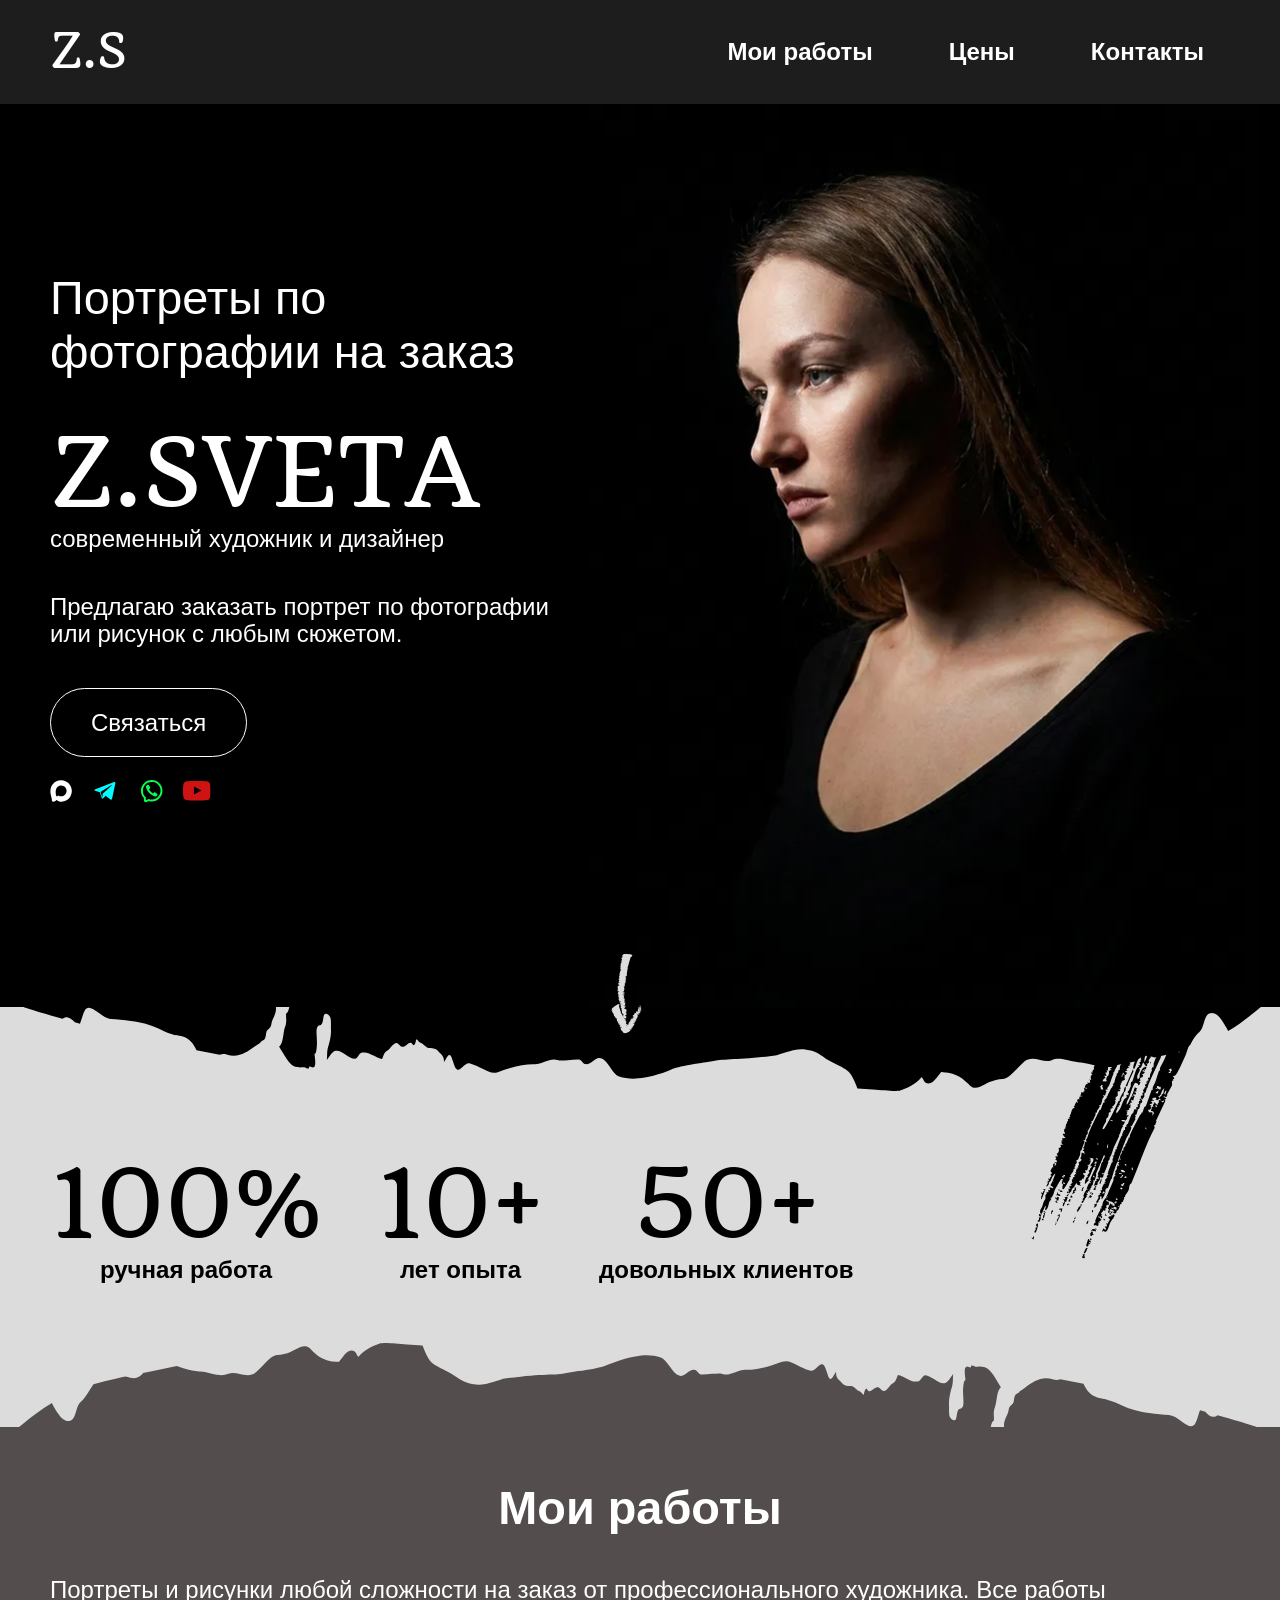
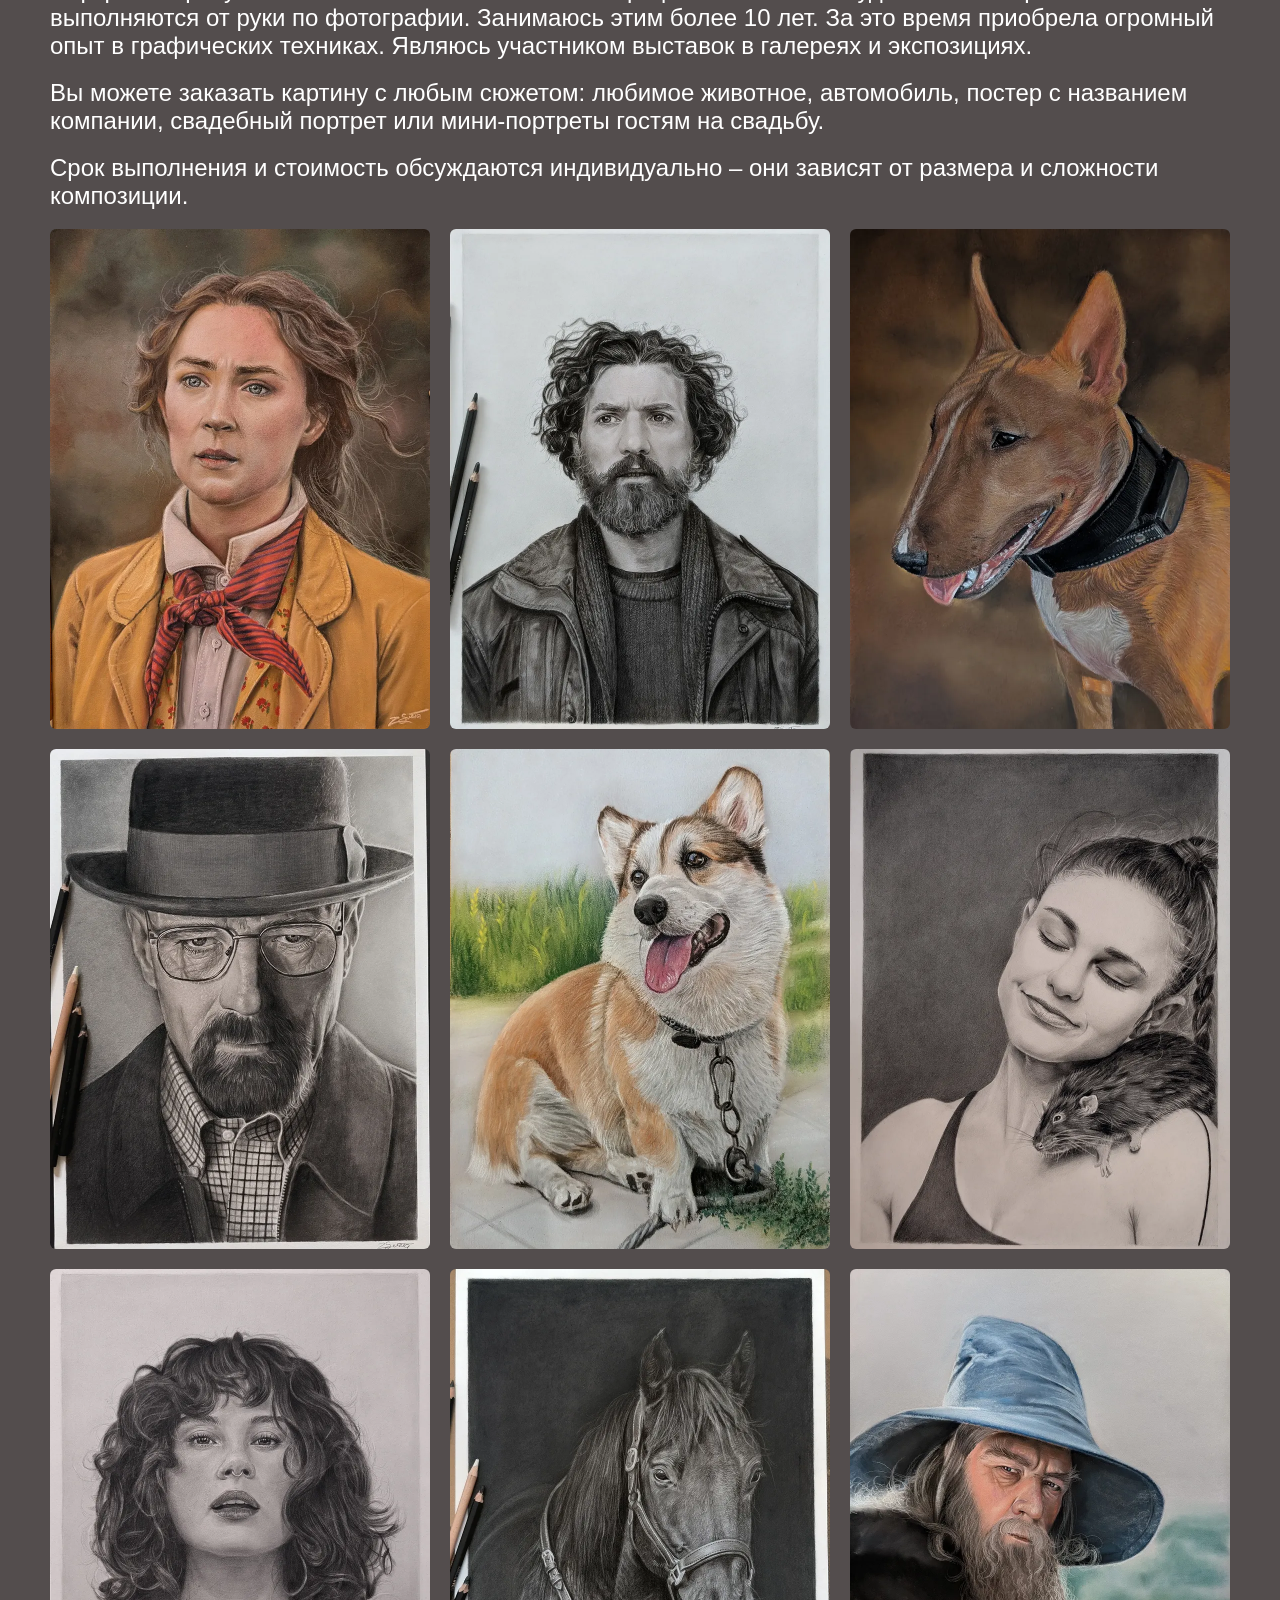
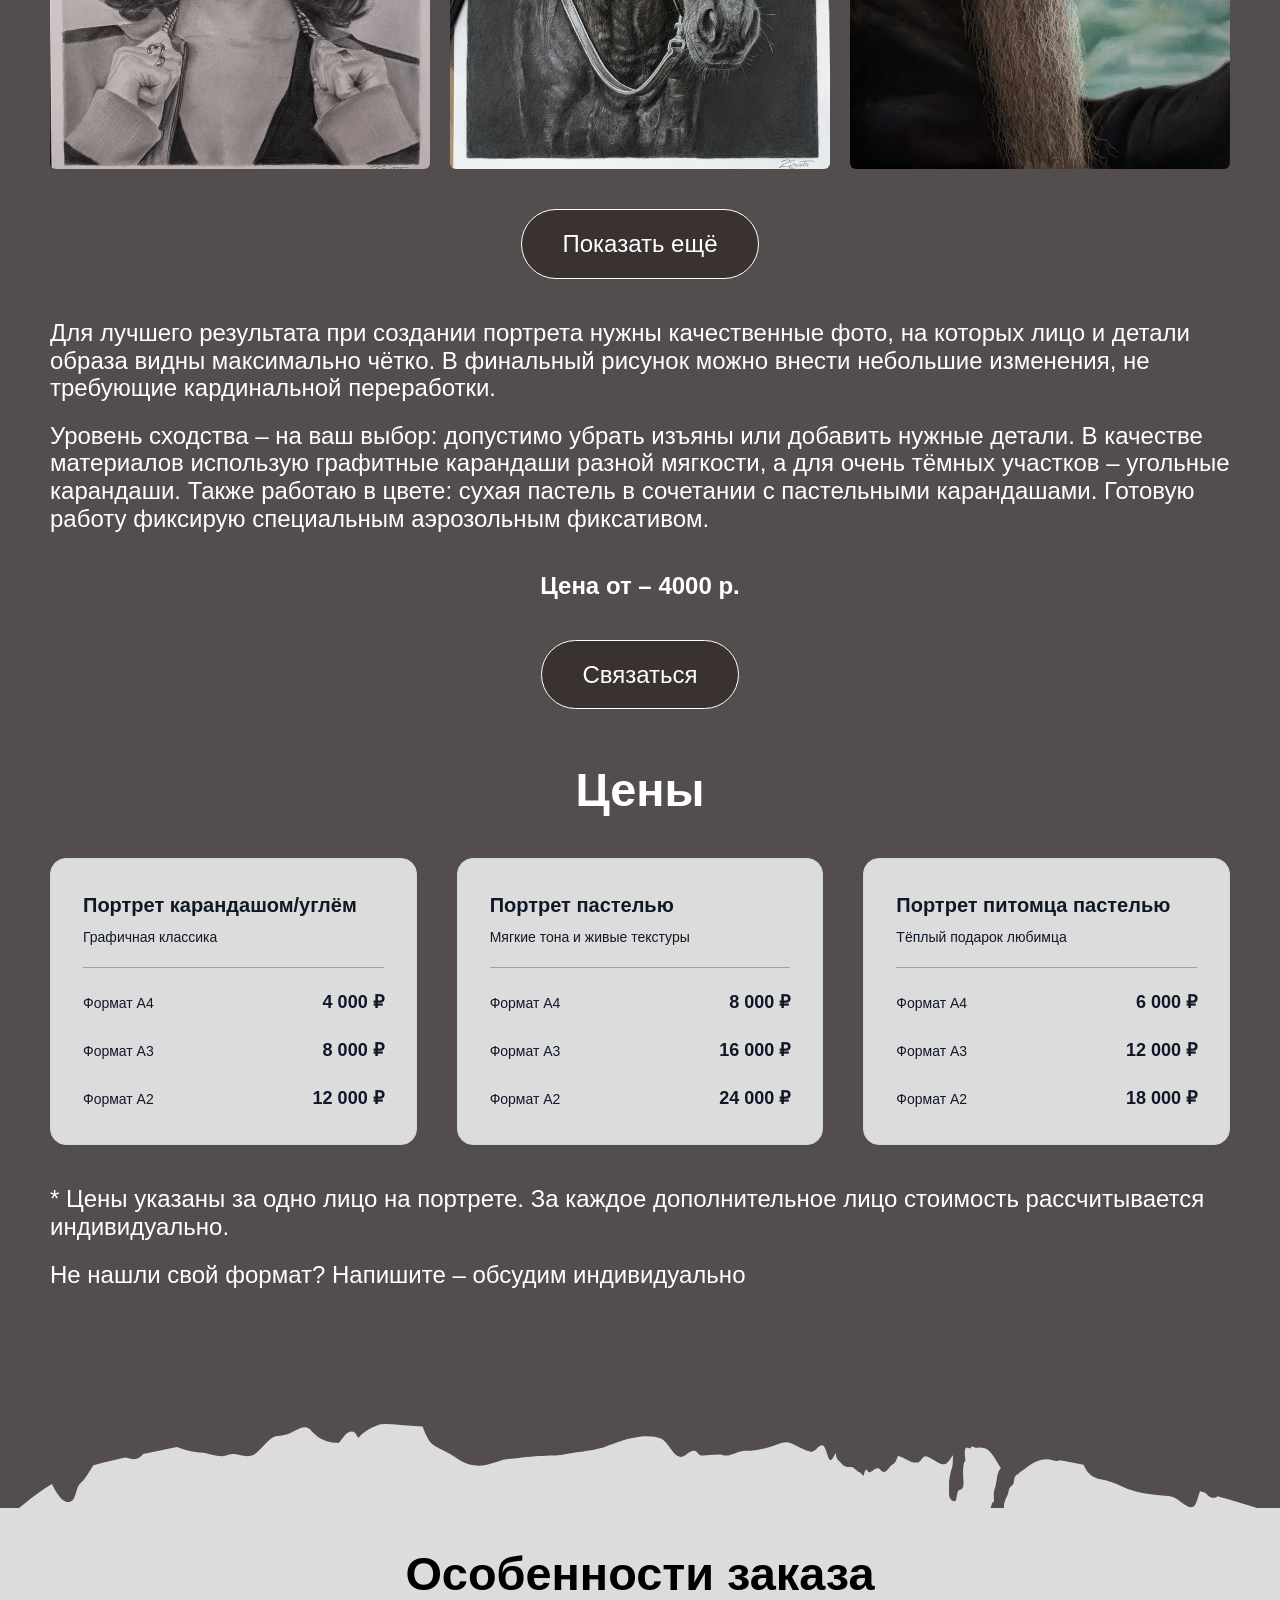
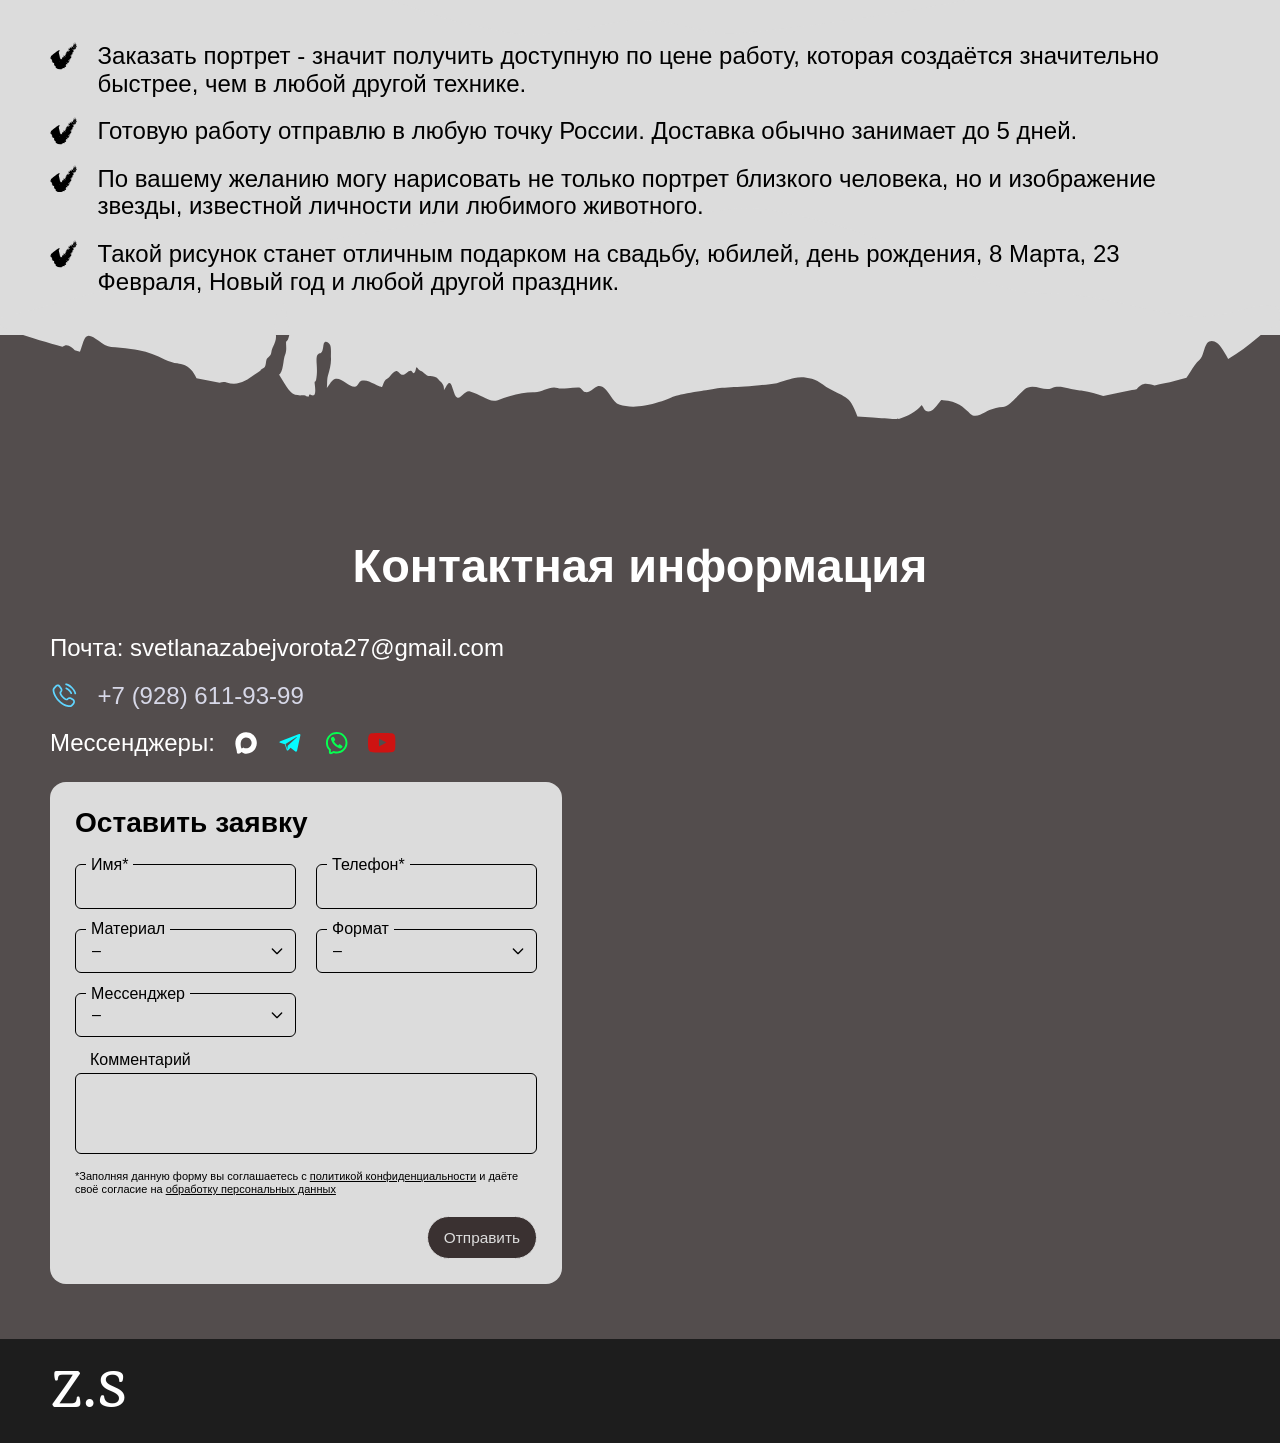
==== commit cca69894: "'init'" ====
--- a/index.html
+++ b/index.html
@@ -1,95 +1 @@
-<!DOCTYPE html><html lang="ru"> <head><meta charset="utf-8"><meta name="viewport" content="width=device-width"><meta name="color-scheme" content="only light"><link rel="icon" href="/favicon.ico" sizes="any"><link rel="icon" href="/favicon.png" sizes="120x120" type="image/png"><title>Портрет по фото на заказ | Художник Z.SVETA</title><meta name="description" content="Портрет по фотографии на заказ от художника Z.SVETA. 100% ручная работа: карандаш, пастель, уголь. Цена от 4000 ₽. Опыт 10+ лет, доставка по России."><link rel="canonical" href="https://zsvetaart.github.io"><meta name="yandex-verification" content="4e4c4f11cf9303b9"><meta name="msvalidate.01" content="C897C5694F448BC3334DBB1E7D68A6AD"><meta name="google-site-verification" content="LvQRum0GHJ_vB7NYBADrHj_U7cCRwNQ1hW0VBRiqmSQ"><link rel="stylesheet" href="/_astro/index.mv5j88go.css"></head> <body> <header class="a b c d e"> <div class="f"> <div class="g h i j k"> <div class="l"> <a class="m n" href="/">Z.S</a> </div> <div class="o p"> <button class="q r s" id="hamburger" aria-expanded="false" aria-controls="aria-nav"> <div class="t">Открыть меню</div> <svg class="u" viewBox="0 0 100 80"> <line x1="20" y1="20" x2="80" y2="20" stroke="currentColor" stroke-width="8" stroke-linecap="round" class="v w x"></line> <line x1="20" y1="40" x2="80" y2="40" stroke="currentColor" stroke-width="8" stroke-linecap="round"></line> <line x1="20" y1="60" x2="80" y2="60" stroke="currentColor" stroke-width="8" stroke-linecap="round" class="v w x"></line> </svg> </button> <nav id="aria-nav" class="y g i z"> <ul class="g h A"> <li> <a class="B C D E F G H" href="#my-work">Мои работы</a> </li> <li> <a class="B C D E F G H" href="#price">Цены</a> </li> <li> <a class="B C D E F G H" href="#contacts">Контакты</a> </li> </ul> </nav> <script type="module">window.addEventListener("click",e=>{(e.target.closest("nav a")||!e.target.closest("nav")&&!hamburger.contains(e.target))&&hamburger.setAttribute("aria-expanded",!1)}),hamburger.addEventListener("click",e=>{const t="true"===hamburger.getAttribute("aria-expanded");hamburger.setAttribute("aria-expanded",!t)});</script> </div> </div> </div> </header> <main> <section class="I"> <div class="J"> <div class="y K L"> <div class="M N g O i P"> <div class="Q R S T U"> <h1 class="n V W X">
-Портреты по фотографии на заказ
-</h1> <p class="V"> <span class="m Y">Z.SVETA</span><br> современный
-                  художник и дизайнер
-</p> <p class="V">
-Предлагаю заказать портрет по фотографии или рисунок с любым
-                  сюжетом.
-</p> <div class="p Z g"> <svg aria-hidden="true" class="Ha Ia Ja Ka La Ma"> <use href="/icons.svg#arrow"></use> </svg> <a href="#contacts" class="C D _ aa G">Связаться</a> </div> <div class="g i ba"> <a title="Max" class="q Ca" href="https://max.ru/u/f9LHodD0cOLGi-N418dSYtixaGxYnLXbvNcZDrYfZaHuGHUZ616_oOPVWuE"> <span class="t">Написать в Max</span> <svg aria-hidden="true" class="fb" height="0.8lh" width="0.8lh"> <use href="/icons.svg#max"></use> </svg> </a><a title="Telegram" class="q Ca" href="https://t.me/svetazabey"> <span class="t">Написать в Telegram</span> <svg aria-hidden="true" class="fb"> <use href="/icons.svg#telegram"></use> </svg> </a><a title="WhatsApp" class="q Ca" href="https://wa.me/79286119399"> <span class="t">Написать в WhatsApp</span> <svg aria-hidden="true" class="fb" height="0.85lh" width="0.85lh"> <use href="/icons.svg#whatsapp"></use> </svg> </a><a title="YouTube" class="q Ca" href="https://www.youtube.com/@ZSvetaArt"> <span class="t">YouTube канал</span> <svg aria-hidden="true" class="fb"> <use href="/icons.svg#youtube"></use> </svg> </a> </div> </div> <div class="ca da ea fa ga ha ia" style="background-image: url('/_astro/hero.DKYGhQOU_zeVGX.webp');"></div> </div> </div> </div> <div class="p"> <div class="p ja"> <div class="sc g va"> <svg width="1440" height="211" viewBox="0 0 1440 211" fill="none" preserveAspectRatio="none" aria-hidden="true" class="Ia d Na ea Oa ma tc K" xmlns="http://www.w3.org/2000/svg" class="Ia d Na ea Oa ma"> <path d="M609.778 1.32497C646.717 -1.62511 682.731 15.7598 720.034 14.6482C743.677 13.976 766.911 8.60989 792.555 4.25969C817.366 -0.0812607 849.169 -1.93077 872.978 2.71338C878.805 3.79532 883.43 4.74345 887.536 5.54219C917.635 10.0876 938.706 16.0208 963.019 22.893C980.224 28.0974 997.168 33.371 1014.75 39.0156C1027.89 43.3727 1037.78 46.0297 1060.38 54.6605C1055.91 54.3585 1060.13 56.4573 1066.57 58.266C1073.2 60.2508 1082.82 62.5472 1094.72 66.9483C1095.66 69.8003 1109.77 73.8561 1123.44 77.2472C1127.68 78.5396 1131.78 79.6849 1135.83 80.6732C1152.56 85.8572 1179.41 84.0445 1212.18 86.9269C1235.18 89.2862 1254.05 93.29 1273.75 96.9889C1285.46 99.2523 1297.21 101.581 1308.17 103.613C1327.36 106.891 1341.96 109.643 1361.15 107.446C1362.19 107.347 1363.26 107.242 1364.34 107.131C1375.63 106.429 1387.33 103.689 1400.5 100.552C1404.99 99.5428 1409.66 98.4662 1415.06 97.97L1414.25 98.2126C1416.81 97.9845 1421.22 96.8541 1425.31 96.8748C1428.84 96.8563 1431.8 97.3299 1434.7 97.821C1436.2 98.0853 1437.59 99.2646 1438.61 101.14C1439.62 103.019 1440.19 105.426 1440.19 107.914C1440.19 110.403 1439.61 112.815 1438.62 114.69C1437.63 116.56 1436.33 117.73 1435.06 118.033C1432.63 118.604 1430.34 119.287 1429.27 120.023C1427.94 120.888 1427.45 121.78 1423.27 123.982C1422.95 124.047 1422.03 124.417 1421.7 124.453C1419.72 125.809 1416.61 127.954 1413.33 130.335C1404.53 136.696 1393.89 144.352 1381.68 150.642C1379.1 146.173 1376.61 142.302 1374.07 139.289C1371.63 136.165 1369.09 133.981 1366.31 133.009C1363.51 132.032 1359.97 132.309 1357.91 134.81C1356.07 137.06 1355.01 140.438 1353.9 143.658C1352.74 147.022 1351.5 150.221 1349.32 151.655C1345.66 154.078 1342.46 158.923 1338.88 163.922C1337.56 165.742 1336.2 167.583 1334.81 169.324C1326.24 171.56 1318.07 173.334 1310 174.949C1306.2 175.697 1302.53 176.395 1298.9 177.075C1294.47 176.025 1290.49 175.154 1287.11 175.576C1284.1 175.953 1281.35 178.107 1278.62 180.785C1276.91 181.095 1275.19 181.404 1273.49 181.713C1262.5 183.698 1251.65 185.641 1241.16 187.699C1233.91 185.348 1226.08 183.073 1217.92 182.23C1216.88 182.134 1215.85 182.06 1214.78 182.012C1210.48 181.822 1206.11 180.772 1201.72 179.866C1195.24 178.524 1188.72 177.496 1183.08 179.783C1179.32 181.311 1174.8 180.491 1170.17 179.614C1163.93 178.443 1157.62 177.128 1152.11 181.404C1148.61 184.098 1145.31 187.235 1142.13 190.09C1137.1 194.633 1132.36 198.455 1128.21 198.592C1122.76 198.769 1117.81 200.138 1113.18 201.717C1111.51 202.425 1109.9 203.188 1108.32 203.915C1102.05 206.821 1096.38 209.181 1091.73 205.551C1091.02 205.001 1090.23 204.284 1089.31 203.461C1084.31 198.985 1077.36 192.623 1060.86 191.736C1060.24 191.692 1059.61 191.663 1058.97 191.649C1057.73 192.728 1055.87 195.084 1053.78 197.407C1050.35 201.17 1046.29 204.845 1040.95 202.137C1040.16 201.731 1039.41 200.423 1038.71 199.221C1037.81 197.692 1036.98 196.342 1036.17 197.259C1033.82 199.942 1030.11 202.73 1024.92 205.328C1021.11 207.236 1016.43 209.011 1011.12 210.484C1010.67 210.367 1010.22 210.245 1009.76 210.119C1009.02 211.433 993.661 209.812 982.087 209.195C976.32 208.809 970.494 208.409 964.604 207.98C962.462 202.91 960.233 198.286 957.618 194.613C954.202 189.813 948.977 187.556 942.268 184.638C939.492 183.43 936.486 182.112 933.143 180.435C930.832 179.187 928.362 177.744 925.747 176.005C914.635 168.623 901.812 167.823 893.724 169.572C892.001 169.938 890.292 170.353 888.48 170.82C884.311 171.934 879.191 173.207 873.895 174.851C868.111 175.665 861.355 176.307 854.387 176.915C837.463 178.411 827.76 178.655 818.532 178.988C814.003 179.165 810.143 179.373 807.149 179.875C803.412 180.502 798.996 181.112 794.319 181.763C792.579 182.003 790.727 182.248 788.892 182.497C778.173 183.943 766.958 185.535 760.576 187.421C758.29 188.094 755.926 188.915 753.353 189.795C746.222 192.233 737.56 195.188 725.465 197.115C712.822 199.136 704.849 198.266 696.543 196.096C693.192 195.213 690.07 191.414 686.947 187.485C682.405 181.914 677.778 176.096 671.743 178.051C670.344 178.507 668.852 179.479 667.274 180.498C664.369 182.372 661.373 184.398 658.054 183.643C656.885 183.381 655.904 182.352 654.907 181.345C653.815 180.236 652.739 179.153 651.546 179.125C647.008 179.023 642.85 179.404 638.932 179.751C634.042 180.193 629.846 180.562 627.248 179.71C622.696 178.187 617.593 179.801 612.623 181.437C608.74 182.688 604.874 183.957 601.075 183.841C593.26 183.606 583.67 185.149 573.076 187.886C568.897 188.994 564.486 190.3 560.062 191.761C554.375 193.672 549.246 191.378 542.942 188.424C538.974 186.587 534.421 184.49 528.871 183.006C525.716 182.165 523.036 184.383 520.656 186.429C518.444 188.315 516.383 190.058 514.197 189.152C512.266 188.35 510.969 184.757 509.736 181.345C508.352 177.547 507.104 173.975 505.118 174.723C504.064 175.121 502.812 176.962 501.317 179.149C500.726 180.014 500.094 180.93 499.424 181.837C499.442 181.102 499.436 180.445 499.425 179.948C499.347 176.435 497.254 174.632 495.19 172.866C494.372 172.16 493.567 171.463 492.895 170.663C490.429 167.716 485.855 167.331 482.347 167.549C480.855 167.64 479.515 166.581 477.927 165.344C476.521 164.246 474.934 163.007 472.924 162.311C471.777 161.914 470.88 160.915 470.137 160.081C469.6 159.477 469.142 158.962 468.725 158.833C468.364 158.722 468.097 159.735 467.797 160.876C467.58 161.698 467.345 162.588 467.045 163.172C466.334 164.568 465.392 165.005 464.714 164.576C464.401 164.378 464.148 163.992 463.897 163.607C463.605 163.159 463.314 162.708 462.924 162.556C461.131 161.861 459.425 163.048 457.65 164.28C455.703 165.635 453.644 167.042 451.341 166.075C450.614 165.771 449.831 165.053 449.071 164.357C448.277 163.628 447.505 162.925 446.857 162.747C444.226 162.026 441.817 164.591 439.597 166.95C438.117 168.519 436.741 169.995 435.43 170.354C433.031 171.012 431.798 174.055 430.889 176.301C430.418 177.466 430.033 178.422 429.615 178.717C429.224 178.642 428.828 178.55 428.439 178.45C428.08 178.236 427.708 178.014 427.366 178.095C427.34 178.101 427.315 178.114 427.289 178.121C425.106 177.436 422.965 176.443 420.838 175.454C416.061 173.23 411.315 171.029 406.406 172.428C405.346 172.729 404.287 173.997 403.208 175.285C401.887 176.863 400.534 178.477 399.121 178.392C395.751 178.189 392.317 176.205 388.934 174.249C383.846 171.308 378.873 168.435 374.421 171.788C372.952 172.895 371.534 174.718 370.113 176.555C369.32 177.578 368.524 178.611 367.719 179.515C367.86 177.862 367.922 176.312 367.98 174.866C368.1 171.887 368.203 169.336 368.95 167.157C370.717 162.006 372.695 154.924 372.357 149.794C372.266 148.402 372.286 146.849 372.311 145.286C372.375 141.363 372.438 137.356 370.667 135.581C369.472 134.384 366.417 131.642 364.561 134.679C364.157 135.34 363.929 136.64 363.675 138.084C363.219 140.68 362.675 143.753 360.876 144.502C360.574 144.628 360.244 144.742 359.903 144.85C358.543 145.279 357.022 145.753 356.49 147.842C355.879 150.249 356.073 152.989 356.3 156.182C356.596 160.342 356.947 165.283 355.645 171.271C355.387 172.455 354.859 172.87 354.46 173.184C354.178 173.405 353.964 173.582 353.949 173.937C353.932 174.345 354.04 175.191 354.177 176.261C354.661 180.035 355.501 186.631 352.539 186.969C351.737 187.06 350.807 186.763 349.976 186.495C348.75 186.1 347.733 185.774 347.619 186.858C347.576 187.269 347.549 187.715 347.528 188.176C346.557 188.065 345.586 187.954 344.616 187.843C343.35 186.578 341.611 186.722 339.444 186.907C338.918 186.952 338.364 186.995 337.788 187.024C335.867 186.794 333.947 186.566 332.032 186.33C330.506 185.813 328.879 184.953 327.154 183.571C323.709 180.803 320.637 176.188 317.653 171.673C316.396 169.771 315.151 167.883 313.894 166.162C314.367 165.939 314.793 165.678 315.118 165.323C317.343 162.894 318.169 158.181 318.927 153.844C319.431 150.958 319.907 148.238 320.748 146.472C322.287 143.238 322.056 139.494 321.886 136.725C321.798 135.289 321.729 134.113 321.929 133.41C322.09 132.846 322.483 132.575 322.883 132.295C323.232 132.05 323.594 131.794 323.819 131.338C326.558 125.799 325.642 122.631 324.311 118.02C323.578 115.477 322.72 112.493 322.276 108.431C321.88 104.128 321.961 102.866 323.417 101.121C322.22 99.015 321.012 96.9092 319.805 94.8032C319.35 94.9502 319.028 96.2872 318.582 98.5069C317.786 102.471 314.98 103.967 312.796 105.136C311.784 105.677 310.904 106.15 310.414 106.765C307.81 110.034 308.668 114.502 309.424 118.434C309.84 120.599 310.224 122.602 309.983 124.152C309.88 124.815 310.057 125.468 310.235 126.134C310.372 126.649 310.514 127.172 310.529 127.713C310.635 131.64 309.122 134.586 307.696 137.321C306.88 138.887 306.103 140.389 305.687 141.965C305.56 142.445 305.461 142.934 305.369 143.409C305.234 144.102 305.103 144.763 304.888 145.331C304.399 146.625 303.36 147.511 302.223 148.476C301.64 148.971 301.032 149.487 300.459 150.093C299.717 150.877 299.473 152.436 299.216 154.064C299.034 155.215 298.843 156.4 298.47 157.381C297.794 159.154 296.378 159.815 295.067 160.429C294.495 160.696 293.932 160.962 293.464 161.299C293.273 161.437 293.186 161.705 293.172 162.072C291 163.342 288.934 164.636 286.929 165.903C276.905 172.253 268.123 177.758 254.942 174.107C252.449 173.417 249.74 173.61 247.058 174.242C238.449 172.846 229.788 171.397 221.062 169.905C219.293 166.392 217.184 163.452 214.68 161.158C209.873 156.853 205.221 155.989 199.481 154.971C195.258 154.217 190.698 153.372 185.185 150.989C176.137 146.982 166.59 143.613 156.126 141.925C153.182 141.464 150.179 141.038 147.234 140.654C139.147 139.648 131.29 138.935 125.057 138.651C120.468 138.436 115.458 135.312 111.012 132.398C104.51 128.302 98.8 124.619 95.3814 130.024C94.2458 131.751 93.1684 134.746 92.1305 137.655C91.3913 139.727 90.668 141.75 89.9631 143.257C88.0849 142.797 86.0364 142.342 84.1457 141.875C80.7482 138.293 75.3197 134.452 70.2322 138.449C68.1886 137.952 66.1933 137.455 64.3067 136.95C60.0096 135.891 56.006 134.81 51.7825 133.708C50.4388 133.344 49.0769 132.977 47.6794 132.607C47.6663 132.603 47.6532 132.599 47.6402 132.595C44.9175 131.85 42.1289 131.094 39.3402 130.324C38.1687 129.995 37.0162 129.666 35.8151 129.334C32.8889 128.494 29.7855 127.635 26.8748 126.757C25.2793 126.289 23.7228 125.821 22.1386 125.341C19.552 124.561 17.0176 123.765 14.4255 122.947C10.2857 121.628 6.18347 120.25 2.13369 118.848C1.4756 118.617 0.862504 117.981 0.445307 117.047C0.0276103 116.112 -0.1687 114.961 -0.0957952 113.791C-0.0225826 112.62 0.316526 111.499 0.846964 110.626C1.37616 109.756 2.05947 109.214 2.73674 109.07C6.91038 108.203 11.0623 107.329 15.1984 106.417C17.7865 105.856 20.3045 105.27 22.8656 104.687C24.4364 104.327 25.9727 103.968 27.5508 103.603C30.4268 102.913 33.494 102.213 36.3792 101.508C37.5647 101.231 38.6988 100.951 39.8551 100.669C42.6103 100.011 45.3655 99.3504 48.059 98.6855C48.0756 98.6816 48.0922 98.6777 48.1088 98.6738C49.479 98.3471 50.8083 98.0178 52.1256 97.6898C56.2892 96.6921 60.2386 95.6898 64.4789 94.6913C66.555 94.1517 68.8698 93.6223 71.0609 93.0844C72.2719 92.7849 73.504 92.4832 74.7364 92.1842C75.4101 92.025 76.1053 91.8671 76.7521 91.7081C92.2484 87.9491 107.646 84.2404 123.082 80.6403C130.952 78.8284 138.539 77.0446 146.465 75.2836C154.028 73.5456 161.803 71.8309 169.482 70.1444C184.955 66.7514 200.418 63.4736 215.9 60.3055C314.096 40.1645 412.735 22.9544 511.407 11.1536C525.486 9.4586 539.85 7.8836 553.986 6.43072C558.805 5.93442 563.748 5.4483 568.474 4.98144C577.877 4.07431 586.994 3.22565 596.451 2.42407C600.755 2.04839 605.236 1.68327 609.778 1.32497Z" fill="currentColor"></path> </svg> </div> <div class="ka la ma"> <div class="f p"> <svg aria-hidden="true" class="Pa Ia d Qa Ra hidden Sa Ta Ua Va"> <use href="/icons.svg#stroke"></use> </svg> <ul class="na g O oa"> <li class="g O pa H"> <span class="m Y W">100%</span>
-ручная работа
-</li> <li class="g O pa H"> <span class="m Y W">10+</span>лет
-                    опыта
-</li> <li class="g O pa H"> <span class="m Y W">50+</span>довольных клиентов
-</li> </ul> </div> </div> <div class="sc g va"> <svg width="1440" height="211" viewBox="0 0 1440 211" fill="none" preserveAspectRatio="none" aria-hidden="true" class="Wa Ia Xa Na ea Ya Za tc K" xmlns="http://www.w3.org/2000/svg" class="Wa Ia Xa Na ea Ya Za"> <path d="M609.778 1.32497C646.717 -1.62511 682.731 15.7598 720.034 14.6482C743.677 13.976 766.911 8.60989 792.555 4.25969C817.366 -0.0812607 849.169 -1.93077 872.978 2.71338C878.805 3.79532 883.43 4.74345 887.536 5.54219C917.635 10.0876 938.706 16.0208 963.019 22.893C980.224 28.0974 997.168 33.371 1014.75 39.0156C1027.89 43.3727 1037.78 46.0297 1060.38 54.6605C1055.91 54.3585 1060.13 56.4573 1066.57 58.266C1073.2 60.2508 1082.82 62.5472 1094.72 66.9483C1095.66 69.8003 1109.77 73.8561 1123.44 77.2472C1127.68 78.5396 1131.78 79.6849 1135.83 80.6732C1152.56 85.8572 1179.41 84.0445 1212.18 86.9269C1235.18 89.2862 1254.05 93.29 1273.75 96.9889C1285.46 99.2523 1297.21 101.581 1308.17 103.613C1327.36 106.891 1341.96 109.643 1361.15 107.446C1362.19 107.347 1363.26 107.242 1364.34 107.131C1375.63 106.429 1387.33 103.689 1400.5 100.552C1404.99 99.5428 1409.66 98.4662 1415.06 97.97L1414.25 98.2126C1416.81 97.9845 1421.22 96.8541 1425.31 96.8748C1428.84 96.8563 1431.8 97.3299 1434.7 97.821C1436.2 98.0853 1437.59 99.2646 1438.61 101.14C1439.62 103.019 1440.19 105.426 1440.19 107.914C1440.19 110.403 1439.61 112.815 1438.62 114.69C1437.63 116.56 1436.33 117.73 1435.06 118.033C1432.63 118.604 1430.34 119.287 1429.27 120.023C1427.94 120.888 1427.45 121.78 1423.27 123.982C1422.95 124.047 1422.03 124.417 1421.7 124.453C1419.72 125.809 1416.61 127.954 1413.33 130.335C1404.53 136.696 1393.89 144.352 1381.68 150.642C1379.1 146.173 1376.61 142.302 1374.07 139.289C1371.63 136.165 1369.09 133.981 1366.31 133.009C1363.51 132.032 1359.97 132.309 1357.91 134.81C1356.07 137.06 1355.01 140.438 1353.9 143.658C1352.74 147.022 1351.5 150.221 1349.32 151.655C1345.66 154.078 1342.46 158.923 1338.88 163.922C1337.56 165.742 1336.2 167.583 1334.81 169.324C1326.24 171.56 1318.07 173.334 1310 174.949C1306.2 175.697 1302.53 176.395 1298.9 177.075C1294.47 176.025 1290.49 175.154 1287.11 175.576C1284.1 175.953 1281.35 178.107 1278.62 180.785C1276.91 181.095 1275.19 181.404 1273.49 181.713C1262.5 183.698 1251.65 185.641 1241.16 187.699C1233.91 185.348 1226.08 183.073 1217.92 182.23C1216.88 182.134 1215.85 182.06 1214.78 182.012C1210.48 181.822 1206.11 180.772 1201.72 179.866C1195.24 178.524 1188.72 177.496 1183.08 179.783C1179.32 181.311 1174.8 180.491 1170.17 179.614C1163.93 178.443 1157.62 177.128 1152.11 181.404C1148.61 184.098 1145.31 187.235 1142.13 190.09C1137.1 194.633 1132.36 198.455 1128.21 198.592C1122.76 198.769 1117.81 200.138 1113.18 201.717C1111.51 202.425 1109.9 203.188 1108.32 203.915C1102.05 206.821 1096.38 209.181 1091.73 205.551C1091.02 205.001 1090.23 204.284 1089.31 203.461C1084.31 198.985 1077.36 192.623 1060.86 191.736C1060.24 191.692 1059.61 191.663 1058.97 191.649C1057.73 192.728 1055.87 195.084 1053.78 197.407C1050.35 201.17 1046.29 204.845 1040.95 202.137C1040.16 201.731 1039.41 200.423 1038.71 199.221C1037.81 197.692 1036.98 196.342 1036.17 197.259C1033.82 199.942 1030.11 202.73 1024.92 205.328C1021.11 207.236 1016.43 209.011 1011.12 210.484C1010.67 210.367 1010.22 210.245 1009.76 210.119C1009.02 211.433 993.661 209.812 982.087 209.195C976.32 208.809 970.494 208.409 964.604 207.98C962.462 202.91 960.233 198.286 957.618 194.613C954.202 189.813 948.977 187.556 942.268 184.638C939.492 183.43 936.486 182.112 933.143 180.435C930.832 179.187 928.362 177.744 925.747 176.005C914.635 168.623 901.812 167.823 893.724 169.572C892.001 169.938 890.292 170.353 888.48 170.82C884.311 171.934 879.191 173.207 873.895 174.851C868.111 175.665 861.355 176.307 854.387 176.915C837.463 178.411 827.76 178.655 818.532 178.988C814.003 179.165 810.143 179.373 807.149 179.875C803.412 180.502 798.996 181.112 794.319 181.763C792.579 182.003 790.727 182.248 788.892 182.497C778.173 183.943 766.958 185.535 760.576 187.421C758.29 188.094 755.926 188.915 753.353 189.795C746.222 192.233 737.56 195.188 725.465 197.115C712.822 199.136 704.849 198.266 696.543 196.096C693.192 195.213 690.07 191.414 686.947 187.485C682.405 181.914 677.778 176.096 671.743 178.051C670.344 178.507 668.852 179.479 667.274 180.498C664.369 182.372 661.373 184.398 658.054 183.643C656.885 183.381 655.904 182.352 654.907 181.345C653.815 180.236 652.739 179.153 651.546 179.125C647.008 179.023 642.85 179.404 638.932 179.751C634.042 180.193 629.846 180.562 627.248 179.71C622.696 178.187 617.593 179.801 612.623 181.437C608.74 182.688 604.874 183.957 601.075 183.841C593.26 183.606 583.67 185.149 573.076 187.886C568.897 188.994 564.486 190.3 560.062 191.761C554.375 193.672 549.246 191.378 542.942 188.424C538.974 186.587 534.421 184.49 528.871 183.006C525.716 182.165 523.036 184.383 520.656 186.429C518.444 188.315 516.383 190.058 514.197 189.152C512.266 188.35 510.969 184.757 509.736 181.345C508.352 177.547 507.104 173.975 505.118 174.723C504.064 175.121 502.812 176.962 501.317 179.149C500.726 180.014 500.094 180.93 499.424 181.837C499.442 181.102 499.436 180.445 499.425 179.948C499.347 176.435 497.254 174.632 495.19 172.866C494.372 172.16 493.567 171.463 492.895 170.663C490.429 167.716 485.855 167.331 482.347 167.549C480.855 167.64 479.515 166.581 477.927 165.344C476.521 164.246 474.934 163.007 472.924 162.311C471.777 161.914 470.88 160.915 470.137 160.081C469.6 159.477 469.142 158.962 468.725 158.833C468.364 158.722 468.097 159.735 467.797 160.876C467.58 161.698 467.345 162.588 467.045 163.172C466.334 164.568 465.392 165.005 464.714 164.576C464.401 164.378 464.148 163.992 463.897 163.607C463.605 163.159 463.314 162.708 462.924 162.556C461.131 161.861 459.425 163.048 457.65 164.28C455.703 165.635 453.644 167.042 451.341 166.075C450.614 165.771 449.831 165.053 449.071 164.357C448.277 163.628 447.505 162.925 446.857 162.747C444.226 162.026 441.817 164.591 439.597 166.95C438.117 168.519 436.741 169.995 435.43 170.354C433.031 171.012 431.798 174.055 430.889 176.301C430.418 177.466 430.033 178.422 429.615 178.717C429.224 178.642 428.828 178.55 428.439 178.45C428.08 178.236 427.708 178.014 427.366 178.095C427.34 178.101 427.315 178.114 427.289 178.121C425.106 177.436 422.965 176.443 420.838 175.454C416.061 173.23 411.315 171.029 406.406 172.428C405.346 172.729 404.287 173.997 403.208 175.285C401.887 176.863 400.534 178.477 399.121 178.392C395.751 178.189 392.317 176.205 388.934 174.249C383.846 171.308 378.873 168.435 374.421 171.788C372.952 172.895 371.534 174.718 370.113 176.555C369.32 177.578 368.524 178.611 367.719 179.515C367.86 177.862 367.922 176.312 367.98 174.866C368.1 171.887 368.203 169.336 368.95 167.157C370.717 162.006 372.695 154.924 372.357 149.794C372.266 148.402 372.286 146.849 372.311 145.286C372.375 141.363 372.438 137.356 370.667 135.581C369.472 134.384 366.417 131.642 364.561 134.679C364.157 135.34 363.929 136.64 363.675 138.084C363.219 140.68 362.675 143.753 360.876 144.502C360.574 144.628 360.244 144.742 359.903 144.85C358.543 145.279 357.022 145.753 356.49 147.842C355.879 150.249 356.073 152.989 356.3 156.182C356.596 160.342 356.947 165.283 355.645 171.271C355.387 172.455 354.859 172.87 354.46 173.184C354.178 173.405 353.964 173.582 353.949 173.937C353.932 174.345 354.04 175.191 354.177 176.261C354.661 180.035 355.501 186.631 352.539 186.969C351.737 187.06 350.807 186.763 349.976 186.495C348.75 186.1 347.733 185.774 347.619 186.858C347.576 187.269 347.549 187.715 347.528 188.176C346.557 188.065 345.586 187.954 344.616 187.843C343.35 186.578 341.611 186.722 339.444 186.907C338.918 186.952 338.364 186.995 337.788 187.024C335.867 186.794 333.947 186.566 332.032 186.33C330.506 185.813 328.879 184.953 327.154 183.571C323.709 180.803 320.637 176.188 317.653 171.673C316.396 169.771 315.151 167.883 313.894 166.162C314.367 165.939 314.793 165.678 315.118 165.323C317.343 162.894 318.169 158.181 318.927 153.844C319.431 150.958 319.907 148.238 320.748 146.472C322.287 143.238 322.056 139.494 321.886 136.725C321.798 135.289 321.729 134.113 321.929 133.41C322.09 132.846 322.483 132.575 322.883 132.295C323.232 132.05 323.594 131.794 323.819 131.338C326.558 125.799 325.642 122.631 324.311 118.02C323.578 115.477 322.72 112.493 322.276 108.431C321.88 104.128 321.961 102.866 323.417 101.121C322.22 99.015 321.012 96.9092 319.805 94.8032C319.35 94.9502 319.028 96.2872 318.582 98.5069C317.786 102.471 314.98 103.967 312.796 105.136C311.784 105.677 310.904 106.15 310.414 106.765C307.81 110.034 308.668 114.502 309.424 118.434C309.84 120.599 310.224 122.602 309.983 124.152C309.88 124.815 310.057 125.468 310.235 126.134C310.372 126.649 310.514 127.172 310.529 127.713C310.635 131.64 309.122 134.586 307.696 137.321C306.88 138.887 306.103 140.389 305.687 141.965C305.56 142.445 305.461 142.934 305.369 143.409C305.234 144.102 305.103 144.763 304.888 145.331C304.399 146.625 303.36 147.511 302.223 148.476C301.64 148.971 301.032 149.487 300.459 150.093C299.717 150.877 299.473 152.436 299.216 154.064C299.034 155.215 298.843 156.4 298.47 157.381C297.794 159.154 296.378 159.815 295.067 160.429C294.495 160.696 293.932 160.962 293.464 161.299C293.273 161.437 293.186 161.705 293.172 162.072C291 163.342 288.934 164.636 286.929 165.903C276.905 172.253 268.123 177.758 254.942 174.107C252.449 173.417 249.74 173.61 247.058 174.242C238.449 172.846 229.788 171.397 221.062 169.905C219.293 166.392 217.184 163.452 214.68 161.158C209.873 156.853 205.221 155.989 199.481 154.971C195.258 154.217 190.698 153.372 185.185 150.989C176.137 146.982 166.59 143.613 156.126 141.925C153.182 141.464 150.179 141.038 147.234 140.654C139.147 139.648 131.29 138.935 125.057 138.651C120.468 138.436 115.458 135.312 111.012 132.398C104.51 128.302 98.8 124.619 95.3814 130.024C94.2458 131.751 93.1684 134.746 92.1305 137.655C91.3913 139.727 90.668 141.75 89.9631 143.257C88.0849 142.797 86.0364 142.342 84.1457 141.875C80.7482 138.293 75.3197 134.452 70.2322 138.449C68.1886 137.952 66.1933 137.455 64.3067 136.95C60.0096 135.891 56.006 134.81 51.7825 133.708C50.4388 133.344 49.0769 132.977 47.6794 132.607C47.6663 132.603 47.6532 132.599 47.6402 132.595C44.9175 131.85 42.1289 131.094 39.3402 130.324C38.1687 129.995 37.0162 129.666 35.8151 129.334C32.8889 128.494 29.7855 127.635 26.8748 126.757C25.2793 126.289 23.7228 125.821 22.1386 125.341C19.552 124.561 17.0176 123.765 14.4255 122.947C10.2857 121.628 6.18347 120.25 2.13369 118.848C1.4756 118.617 0.862504 117.981 0.445307 117.047C0.0276103 116.112 -0.1687 114.961 -0.0957952 113.791C-0.0225826 112.62 0.316526 111.499 0.846964 110.626C1.37616 109.756 2.05947 109.214 2.73674 109.07C6.91038 108.203 11.0623 107.329 15.1984 106.417C17.7865 105.856 20.3045 105.27 22.8656 104.687C24.4364 104.327 25.9727 103.968 27.5508 103.603C30.4268 102.913 33.494 102.213 36.3792 101.508C37.5647 101.231 38.6988 100.951 39.8551 100.669C42.6103 100.011 45.3655 99.3504 48.059 98.6855C48.0756 98.6816 48.0922 98.6777 48.1088 98.6738C49.479 98.3471 50.8083 98.0178 52.1256 97.6898C56.2892 96.6921 60.2386 95.6898 64.4789 94.6913C66.555 94.1517 68.8698 93.6223 71.0609 93.0844C72.2719 92.7849 73.504 92.4832 74.7364 92.1842C75.4101 92.025 76.1053 91.8671 76.7521 91.7081C92.2484 87.9491 107.646 84.2404 123.082 80.6403C130.952 78.8284 138.539 77.0446 146.465 75.2836C154.028 73.5456 161.803 71.8309 169.482 70.1444C184.955 66.7514 200.418 63.4736 215.9 60.3055C314.096 40.1645 412.735 22.9544 511.407 11.1536C525.486 9.4586 539.85 7.8836 553.986 6.43072C558.805 5.93442 563.748 5.4483 568.474 4.98144C577.877 4.07431 586.994 3.22565 596.451 2.42407C600.755 2.04839 605.236 1.68327 609.778 1.32497Z" fill="currentColor"></path> </svg> </div> </div> <svg aria-hidden="true" class="Pa Ha Ia d _a hidden ab bb"> <use href="/icons.svg#arrow"></use> </svg> </div> </section> <section class="T" id="my-work"> <div class="f"> <h2 class="n y pa">Мои работы</h2> <p class="qa">
-Портреты и рисунки любой сложности на заказ от профессионального
-            художника. Все работы выполняются от руки по фотографии. Занимаюсь
-            этим более 10 лет. За это время приобрела огромный опыт в
-            графических техниках. Являюсь участником выставок в галереях и
-            экспозициях.
-</p> <p class="ra">
-Вы можете заказать картину с любым сюжетом: любимое животное,
-            автомобиль, постер с названием компании.
-</p> <p class="ra">
-Срок выполнения и стоимость обсуждаются индивидуально – они зависят
-            от размера и сложности композиции.
-</p> <div class="sa ta ua ba"> <div class="p ib hb jb"> <img src="/_astro/work_15.-CdwQ1zw_1Rfzz.webp" alt="Портрет Сирши Ронан (Маленькие женщины) пастельными карандашами" loading="lazy" decoding="async" fetchpriority="auto" width="760" height="1000" class="ka ea kb lb nb"> </div><div class="p ib hb jb"> <img src="/_astro/work_06.D68a8BHQ_ZeeTa6.webp" alt="Портрет мужчины (Дэвида Алпея) угольными карандашами" loading="lazy" decoding="async" fetchpriority="auto" width="760" height="1000" class="ka ea kb lb nb"> </div><div class="p ib hb jb"> <img src="/_astro/work_16.Do3a7A8l_Z13o9IM.webp" alt="Портрет бультерьера пастелью" loading="lazy" decoding="async" fetchpriority="auto" width="760" height="1000" class="ka ea kb lb nb"> </div><div class="p ib hb jb"> <img src="/_astro/work_04.DGXtDv5o_24otEP.webp" alt="Портрет Уолтера Вайта (Брайан Крэнстон) из сериала Во все тяжкие, рисунок карандашом по фотографии" loading="lazy" decoding="async" fetchpriority="auto" width="760" height="1000" class="ka ea kb lb nb"> </div><div class="p ib hb jb"> <img src="/_astro/work_12.BduC_L-t_Z1nNjag.webp" alt="Портрет собаки породы корги" loading="lazy" decoding="async" fetchpriority="auto" width="760" height="1000" class="ka ea kb lb nb"> </div><div class="p ib hb jb"> <img src="/_astro/work_07.CSIrTlOV_WCLu7.webp" alt="Портрет девушки (Стефани Миллингер) углем и карандашом, детализированный рисунок по фотографии" loading="lazy" decoding="async" fetchpriority="auto" width="760" height="1000" class="ka ea kb lb nb"> </div><div class="p ib hb jb"> <img src="/_astro/work_09.BIFA4b8r_ZJlxf2.webp" alt="Портрет женщины (Хлои Ван Ландшут) карандашом по фото, реалистичная ручная работа" loading="lazy" decoding="async" fetchpriority="auto" width="760" height="1000" class="ka ea kb lb nb"> </div><div class="p ib hb jb"> <img src="/_astro/work_08.bwxuq5jc_2ke13y.webp" alt="Реалистичный рисунок лошади карандашом по фото, пример работы с животными" loading="lazy" decoding="async" fetchpriority="auto" width="760" height="1000" class="ka ea kb lb nb"> </div><div class="p ib hb jb"> <img src="/_astro/work_13.5vGTctUQ_Za7NW4.webp" alt="Портрет Гендальфа (Иэн Маккеллен) из Властелина Колец пастелью" loading="lazy" decoding="async" fetchpriority="auto" width="760" height="1000" class="ka ea kb lb nb"> </div> <div id="hiddenGallery" class="hidden"> <div class="p ib hb jb"> <img src="/_astro/work_14.Chzq8EI7_11HlSp.webp" alt="Портрет Джульетты Николс (Ребекка Фергюсон) карандашом" loading="lazy" decoding="async" fetchpriority="auto" width="760" height="1000" class="ka ea kb lb nb"> </div><div class="p ib hb jb"> <img src="/_astro/work_10.Bv051Z_v_PhcIz.webp" alt="Портрет девушки (Анны Канюк) углем и карандашом, пример работы по фотографии известной личности" loading="lazy" decoding="async" fetchpriority="auto" width="760" height="1000" class="ka ea kb lb nb"> </div><div class="p ib hb jb"> <img src="/_astro/work_01.DeuFOJDi_Z19Qi2K.webp" alt="Портрет молодой девушки (Дженны Ортеги) карандашом, пример работы по фотографии звезды" loading="lazy" decoding="async" fetchpriority="auto" width="760" height="1000" class="ka ea kb lb nb"> </div><div class="p ib hb jb"> <img src="/_astro/work_03.Dc0Jmry7_Z1CUKqx.webp" alt="Портрет молодой женщины (Эллы Пернелл) карандашом, детализированный рисунок по фотографии" loading="lazy" decoding="async" fetchpriority="auto" width="760" height="1000" class="ka ea kb lb nb"> </div><div class="p gb hb"> <img src="/_astro/work_05.Y_Jm2p5k_1cxP5d.webp" alt="Рисунок автомобиля карандашом по фото, графическое изображение машины для компании ТамСямАвто" loading="lazy" decoding="async" fetchpriority="auto" width="1322" height="1000" class="ka ea kb lb mb"> </div><div class="p ib hb jb"> <img src="/_astro/work_02.X6cq3gVN_Z149gpm.webp" alt="Портрет мужчины (Педро Паскаля) карандашом по фото, пример работы для подарка" loading="lazy" decoding="async" fetchpriority="auto" width="760" height="1000" class="ka ea kb lb nb"> </div><div class="p ib hb jb"> <img src="/_astro/work_11.jLCUQGEd_ZOYrEj.webp" alt="Рисунок слона карандашом по фото, реалистичное изображение животного, подарок на годовщину" loading="lazy" decoding="async" fetchpriority="auto" width="760" height="1000" class="ka ea kb lb nb"> </div> </div> </div> <div class="g va"> <button onclick="hiddenGallery.className = 'contents'; this.remove()" class="qa g r va C D wa aa G">
-Показать ещё
-</button> </div> <p class="qa">
-Для лучшего результата при создании портрета нужны качественные
-            фото, на которых лицо и детали образа видны максимально чётко. В
-            финальный рисунок можно внести небольшие изменения, не требующие
-            кардинальной переработки.
-</p> <p class="sa">
-Уровень сходства – на ваш выбор: допустимо убрать изъяны или
-            добавить нужные детали. В качестве материалов использую графитные
-            карандаши разной мягкости, а для очень тёмных участков – угольные
-            карандаши. Также работаю в цвете: сухая пастель в сочетании с
-            пастельными карандашами. Готовую работу фиксирую специальным
-            аэрозольным фиксативом.
-</p> <div class="qa pa"> <strong>Цена от – 4000 р.</strong> </div> <div class="g va"> <a class="qa C D wa aa G" href="#contacts">Связаться
-</a> </div> </div> </section> <section class="T" id="price"> <div class="f"> <h2 class="n y pa">Цены</h2> <div class="ob pb qb ta k"> <section class="ka g O rb D sb tb w ub"> <h3 class="vb wb xb">Портрет карандашом/углём</h3> <p class="yb zb xb">Графичная классика</p> <dl class="sa Ab Bb"> <div class="sa g h Cb j Db"> <dt class="zb xb">Формат А4</dt> <dd class="Eb wb xb">4 000 ₽</dd> </div><div class="sa g h Cb j Db"> <dt class="zb xb">Формат А3</dt> <dd class="Eb wb xb">8 000 ₽</dd> </div><div class="sa g h Cb j Db"> <dt class="zb xb">Формат А2</dt> <dd class="Eb wb xb">12 000 ₽</dd> </div> </dl> </section><section class="ka g O rb D sb tb w ub"> <h3 class="vb wb xb">Портрет пастелью</h3> <p class="yb zb xb">Мягкие тона и живые текстуры</p> <dl class="sa Ab Bb"> <div class="sa g h Cb j Db"> <dt class="zb xb">Формат А4</dt> <dd class="Eb wb xb">8 000 ₽</dd> </div><div class="sa g h Cb j Db"> <dt class="zb xb">Формат А3</dt> <dd class="Eb wb xb">16 000 ₽</dd> </div><div class="sa g h Cb j Db"> <dt class="zb xb">Формат А2</dt> <dd class="Eb wb xb">24 000 ₽</dd> </div> </dl> </section><section class="ka g O rb D sb tb w ub"> <h3 class="vb wb xb">Портрет питомца пастелью</h3> <p class="yb zb xb">Тёплый подарок любимца</p> <dl class="sa Ab Bb"> <div class="sa g h Cb j Db"> <dt class="zb xb">Формат А4</dt> <dd class="Eb wb xb">6 000 ₽</dd> </div><div class="sa g h Cb j Db"> <dt class="zb xb">Формат А3</dt> <dd class="Eb wb xb">12 000 ₽</dd> </div><div class="sa g h Cb j Db"> <dt class="zb xb">Формат А2</dt> <dd class="Eb wb xb">18 000 ₽</dd> </div> </dl> </section> </div> <p class="xa ra">
-* Цены указаны за одно лицо на портрете. За каждое дополнительное
-            лицо стоимость рассчитывается индивидуально.
-</p> <p class="xa">
-Не нашли свой формат? Напишите – обсудим индивидуально
-</p> </div> <div class="ya"></div> <div class="ya"></div> <div class="ya"></div> <div class="ya"></div> </section> <section class="ka p za Aa Ba ma"> <div class="sc g va"> <svg width="1440" height="211" viewBox="0 0 1440 211" fill="none" preserveAspectRatio="none" aria-hidden="true" class="cb Ia d Na ea db Za tc K" xmlns="http://www.w3.org/2000/svg" class="cb Ia d Na ea db Za"> <path d="M609.778 1.32497C646.717 -1.62511 682.731 15.7598 720.034 14.6482C743.677 13.976 766.911 8.60989 792.555 4.25969C817.366 -0.0812607 849.169 -1.93077 872.978 2.71338C878.805 3.79532 883.43 4.74345 887.536 5.54219C917.635 10.0876 938.706 16.0208 963.019 22.893C980.224 28.0974 997.168 33.371 1014.75 39.0156C1027.89 43.3727 1037.78 46.0297 1060.38 54.6605C1055.91 54.3585 1060.13 56.4573 1066.57 58.266C1073.2 60.2508 1082.82 62.5472 1094.72 66.9483C1095.66 69.8003 1109.77 73.8561 1123.44 77.2472C1127.68 78.5396 1131.78 79.6849 1135.83 80.6732C1152.56 85.8572 1179.41 84.0445 1212.18 86.9269C1235.18 89.2862 1254.05 93.29 1273.75 96.9889C1285.46 99.2523 1297.21 101.581 1308.17 103.613C1327.36 106.891 1341.96 109.643 1361.15 107.446C1362.19 107.347 1363.26 107.242 1364.34 107.131C1375.63 106.429 1387.33 103.689 1400.5 100.552C1404.99 99.5428 1409.66 98.4662 1415.06 97.97L1414.25 98.2126C1416.81 97.9845 1421.22 96.8541 1425.31 96.8748C1428.84 96.8563 1431.8 97.3299 1434.7 97.821C1436.2 98.0853 1437.59 99.2646 1438.61 101.14C1439.62 103.019 1440.19 105.426 1440.19 107.914C1440.19 110.403 1439.61 112.815 1438.62 114.69C1437.63 116.56 1436.33 117.73 1435.06 118.033C1432.63 118.604 1430.34 119.287 1429.27 120.023C1427.94 120.888 1427.45 121.78 1423.27 123.982C1422.95 124.047 1422.03 124.417 1421.7 124.453C1419.72 125.809 1416.61 127.954 1413.33 130.335C1404.53 136.696 1393.89 144.352 1381.68 150.642C1379.1 146.173 1376.61 142.302 1374.07 139.289C1371.63 136.165 1369.09 133.981 1366.31 133.009C1363.51 132.032 1359.97 132.309 1357.91 134.81C1356.07 137.06 1355.01 140.438 1353.9 143.658C1352.74 147.022 1351.5 150.221 1349.32 151.655C1345.66 154.078 1342.46 158.923 1338.88 163.922C1337.56 165.742 1336.2 167.583 1334.81 169.324C1326.24 171.56 1318.07 173.334 1310 174.949C1306.2 175.697 1302.53 176.395 1298.9 177.075C1294.47 176.025 1290.49 175.154 1287.11 175.576C1284.1 175.953 1281.35 178.107 1278.62 180.785C1276.91 181.095 1275.19 181.404 1273.49 181.713C1262.5 183.698 1251.65 185.641 1241.16 187.699C1233.91 185.348 1226.08 183.073 1217.92 182.23C1216.88 182.134 1215.85 182.06 1214.78 182.012C1210.48 181.822 1206.11 180.772 1201.72 179.866C1195.24 178.524 1188.72 177.496 1183.08 179.783C1179.32 181.311 1174.8 180.491 1170.17 179.614C1163.93 178.443 1157.62 177.128 1152.11 181.404C1148.61 184.098 1145.31 187.235 1142.13 190.09C1137.1 194.633 1132.36 198.455 1128.21 198.592C1122.76 198.769 1117.81 200.138 1113.18 201.717C1111.51 202.425 1109.9 203.188 1108.32 203.915C1102.05 206.821 1096.38 209.181 1091.73 205.551C1091.02 205.001 1090.23 204.284 1089.31 203.461C1084.31 198.985 1077.36 192.623 1060.86 191.736C1060.24 191.692 1059.61 191.663 1058.97 191.649C1057.73 192.728 1055.87 195.084 1053.78 197.407C1050.35 201.17 1046.29 204.845 1040.95 202.137C1040.16 201.731 1039.41 200.423 1038.71 199.221C1037.81 197.692 1036.98 196.342 1036.17 197.259C1033.82 199.942 1030.11 202.73 1024.92 205.328C1021.11 207.236 1016.43 209.011 1011.12 210.484C1010.67 210.367 1010.22 210.245 1009.76 210.119C1009.02 211.433 993.661 209.812 982.087 209.195C976.32 208.809 970.494 208.409 964.604 207.98C962.462 202.91 960.233 198.286 957.618 194.613C954.202 189.813 948.977 187.556 942.268 184.638C939.492 183.43 936.486 182.112 933.143 180.435C930.832 179.187 928.362 177.744 925.747 176.005C914.635 168.623 901.812 167.823 893.724 169.572C892.001 169.938 890.292 170.353 888.48 170.82C884.311 171.934 879.191 173.207 873.895 174.851C868.111 175.665 861.355 176.307 854.387 176.915C837.463 178.411 827.76 178.655 818.532 178.988C814.003 179.165 810.143 179.373 807.149 179.875C803.412 180.502 798.996 181.112 794.319 181.763C792.579 182.003 790.727 182.248 788.892 182.497C778.173 183.943 766.958 185.535 760.576 187.421C758.29 188.094 755.926 188.915 753.353 189.795C746.222 192.233 737.56 195.188 725.465 197.115C712.822 199.136 704.849 198.266 696.543 196.096C693.192 195.213 690.07 191.414 686.947 187.485C682.405 181.914 677.778 176.096 671.743 178.051C670.344 178.507 668.852 179.479 667.274 180.498C664.369 182.372 661.373 184.398 658.054 183.643C656.885 183.381 655.904 182.352 654.907 181.345C653.815 180.236 652.739 179.153 651.546 179.125C647.008 179.023 642.85 179.404 638.932 179.751C634.042 180.193 629.846 180.562 627.248 179.71C622.696 178.187 617.593 179.801 612.623 181.437C608.74 182.688 604.874 183.957 601.075 183.841C593.26 183.606 583.67 185.149 573.076 187.886C568.897 188.994 564.486 190.3 560.062 191.761C554.375 193.672 549.246 191.378 542.942 188.424C538.974 186.587 534.421 184.49 528.871 183.006C525.716 182.165 523.036 184.383 520.656 186.429C518.444 188.315 516.383 190.058 514.197 189.152C512.266 188.35 510.969 184.757 509.736 181.345C508.352 177.547 507.104 173.975 505.118 174.723C504.064 175.121 502.812 176.962 501.317 179.149C500.726 180.014 500.094 180.93 499.424 181.837C499.442 181.102 499.436 180.445 499.425 179.948C499.347 176.435 497.254 174.632 495.19 172.866C494.372 172.16 493.567 171.463 492.895 170.663C490.429 167.716 485.855 167.331 482.347 167.549C480.855 167.64 479.515 166.581 477.927 165.344C476.521 164.246 474.934 163.007 472.924 162.311C471.777 161.914 470.88 160.915 470.137 160.081C469.6 159.477 469.142 158.962 468.725 158.833C468.364 158.722 468.097 159.735 467.797 160.876C467.58 161.698 467.345 162.588 467.045 163.172C466.334 164.568 465.392 165.005 464.714 164.576C464.401 164.378 464.148 163.992 463.897 163.607C463.605 163.159 463.314 162.708 462.924 162.556C461.131 161.861 459.425 163.048 457.65 164.28C455.703 165.635 453.644 167.042 451.341 166.075C450.614 165.771 449.831 165.053 449.071 164.357C448.277 163.628 447.505 162.925 446.857 162.747C444.226 162.026 441.817 164.591 439.597 166.95C438.117 168.519 436.741 169.995 435.43 170.354C433.031 171.012 431.798 174.055 430.889 176.301C430.418 177.466 430.033 178.422 429.615 178.717C429.224 178.642 428.828 178.55 428.439 178.45C428.08 178.236 427.708 178.014 427.366 178.095C427.34 178.101 427.315 178.114 427.289 178.121C425.106 177.436 422.965 176.443 420.838 175.454C416.061 173.23 411.315 171.029 406.406 172.428C405.346 172.729 404.287 173.997 403.208 175.285C401.887 176.863 400.534 178.477 399.121 178.392C395.751 178.189 392.317 176.205 388.934 174.249C383.846 171.308 378.873 168.435 374.421 171.788C372.952 172.895 371.534 174.718 370.113 176.555C369.32 177.578 368.524 178.611 367.719 179.515C367.86 177.862 367.922 176.312 367.98 174.866C368.1 171.887 368.203 169.336 368.95 167.157C370.717 162.006 372.695 154.924 372.357 149.794C372.266 148.402 372.286 146.849 372.311 145.286C372.375 141.363 372.438 137.356 370.667 135.581C369.472 134.384 366.417 131.642 364.561 134.679C364.157 135.34 363.929 136.64 363.675 138.084C363.219 140.68 362.675 143.753 360.876 144.502C360.574 144.628 360.244 144.742 359.903 144.85C358.543 145.279 357.022 145.753 356.49 147.842C355.879 150.249 356.073 152.989 356.3 156.182C356.596 160.342 356.947 165.283 355.645 171.271C355.387 172.455 354.859 172.87 354.46 173.184C354.178 173.405 353.964 173.582 353.949 173.937C353.932 174.345 354.04 175.191 354.177 176.261C354.661 180.035 355.501 186.631 352.539 186.969C351.737 187.06 350.807 186.763 349.976 186.495C348.75 186.1 347.733 185.774 347.619 186.858C347.576 187.269 347.549 187.715 347.528 188.176C346.557 188.065 345.586 187.954 344.616 187.843C343.35 186.578 341.611 186.722 339.444 186.907C338.918 186.952 338.364 186.995 337.788 187.024C335.867 186.794 333.947 186.566 332.032 186.33C330.506 185.813 328.879 184.953 327.154 183.571C323.709 180.803 320.637 176.188 317.653 171.673C316.396 169.771 315.151 167.883 313.894 166.162C314.367 165.939 314.793 165.678 315.118 165.323C317.343 162.894 318.169 158.181 318.927 153.844C319.431 150.958 319.907 148.238 320.748 146.472C322.287 143.238 322.056 139.494 321.886 136.725C321.798 135.289 321.729 134.113 321.929 133.41C322.09 132.846 322.483 132.575 322.883 132.295C323.232 132.05 323.594 131.794 323.819 131.338C326.558 125.799 325.642 122.631 324.311 118.02C323.578 115.477 322.72 112.493 322.276 108.431C321.88 104.128 321.961 102.866 323.417 101.121C322.22 99.015 321.012 96.9092 319.805 94.8032C319.35 94.9502 319.028 96.2872 318.582 98.5069C317.786 102.471 314.98 103.967 312.796 105.136C311.784 105.677 310.904 106.15 310.414 106.765C307.81 110.034 308.668 114.502 309.424 118.434C309.84 120.599 310.224 122.602 309.983 124.152C309.88 124.815 310.057 125.468 310.235 126.134C310.372 126.649 310.514 127.172 310.529 127.713C310.635 131.64 309.122 134.586 307.696 137.321C306.88 138.887 306.103 140.389 305.687 141.965C305.56 142.445 305.461 142.934 305.369 143.409C305.234 144.102 305.103 144.763 304.888 145.331C304.399 146.625 303.36 147.511 302.223 148.476C301.64 148.971 301.032 149.487 300.459 150.093C299.717 150.877 299.473 152.436 299.216 154.064C299.034 155.215 298.843 156.4 298.47 157.381C297.794 159.154 296.378 159.815 295.067 160.429C294.495 160.696 293.932 160.962 293.464 161.299C293.273 161.437 293.186 161.705 293.172 162.072C291 163.342 288.934 164.636 286.929 165.903C276.905 172.253 268.123 177.758 254.942 174.107C252.449 173.417 249.74 173.61 247.058 174.242C238.449 172.846 229.788 171.397 221.062 169.905C219.293 166.392 217.184 163.452 214.68 161.158C209.873 156.853 205.221 155.989 199.481 154.971C195.258 154.217 190.698 153.372 185.185 150.989C176.137 146.982 166.59 143.613 156.126 141.925C153.182 141.464 150.179 141.038 147.234 140.654C139.147 139.648 131.29 138.935 125.057 138.651C120.468 138.436 115.458 135.312 111.012 132.398C104.51 128.302 98.8 124.619 95.3814 130.024C94.2458 131.751 93.1684 134.746 92.1305 137.655C91.3913 139.727 90.668 141.75 89.9631 143.257C88.0849 142.797 86.0364 142.342 84.1457 141.875C80.7482 138.293 75.3197 134.452 70.2322 138.449C68.1886 137.952 66.1933 137.455 64.3067 136.95C60.0096 135.891 56.006 134.81 51.7825 133.708C50.4388 133.344 49.0769 132.977 47.6794 132.607C47.6663 132.603 47.6532 132.599 47.6402 132.595C44.9175 131.85 42.1289 131.094 39.3402 130.324C38.1687 129.995 37.0162 129.666 35.8151 129.334C32.8889 128.494 29.7855 127.635 26.8748 126.757C25.2793 126.289 23.7228 125.821 22.1386 125.341C19.552 124.561 17.0176 123.765 14.4255 122.947C10.2857 121.628 6.18347 120.25 2.13369 118.848C1.4756 118.617 0.862504 117.981 0.445307 117.047C0.0276103 116.112 -0.1687 114.961 -0.0957952 113.791C-0.0225826 112.62 0.316526 111.499 0.846964 110.626C1.37616 109.756 2.05947 109.214 2.73674 109.07C6.91038 108.203 11.0623 107.329 15.1984 106.417C17.7865 105.856 20.3045 105.27 22.8656 104.687C24.4364 104.327 25.9727 103.968 27.5508 103.603C30.4268 102.913 33.494 102.213 36.3792 101.508C37.5647 101.231 38.6988 100.951 39.8551 100.669C42.6103 100.011 45.3655 99.3504 48.059 98.6855C48.0756 98.6816 48.0922 98.6777 48.1088 98.6738C49.479 98.3471 50.8083 98.0178 52.1256 97.6898C56.2892 96.6921 60.2386 95.6898 64.4789 94.6913C66.555 94.1517 68.8698 93.6223 71.0609 93.0844C72.2719 92.7849 73.504 92.4832 74.7364 92.1842C75.4101 92.025 76.1053 91.8671 76.7521 91.7081C92.2484 87.9491 107.646 84.2404 123.082 80.6403C130.952 78.8284 138.539 77.0446 146.465 75.2836C154.028 73.5456 161.803 71.8309 169.482 70.1444C184.955 66.7514 200.418 63.4736 215.9 60.3055C314.096 40.1645 412.735 22.9544 511.407 11.1536C525.486 9.4586 539.85 7.8836 553.986 6.43072C558.805 5.93442 563.748 5.4483 568.474 4.98144C577.877 4.07431 586.994 3.22565 596.451 2.42407C600.755 2.04839 605.236 1.68327 609.778 1.32497Z" fill="currentColor"></path> </svg> </div> <div class="sc g va"> <svg width="1440" height="211" viewBox="0 0 1440 211" fill="none" preserveAspectRatio="none" aria-hidden="true" class="cb Ia Xa Na ea eb tc K" xmlns="http://www.w3.org/2000/svg" class="cb Ia Xa Na ea eb"> <path d="M609.778 1.32497C646.717 -1.62511 682.731 15.7598 720.034 14.6482C743.677 13.976 766.911 8.60989 792.555 4.25969C817.366 -0.0812607 849.169 -1.93077 872.978 2.71338C878.805 3.79532 883.43 4.74345 887.536 5.54219C917.635 10.0876 938.706 16.0208 963.019 22.893C980.224 28.0974 997.168 33.371 1014.75 39.0156C1027.89 43.3727 1037.78 46.0297 1060.38 54.6605C1055.91 54.3585 1060.13 56.4573 1066.57 58.266C1073.2 60.2508 1082.82 62.5472 1094.72 66.9483C1095.66 69.8003 1109.77 73.8561 1123.44 77.2472C1127.68 78.5396 1131.78 79.6849 1135.83 80.6732C1152.56 85.8572 1179.41 84.0445 1212.18 86.9269C1235.18 89.2862 1254.05 93.29 1273.75 96.9889C1285.46 99.2523 1297.21 101.581 1308.17 103.613C1327.36 106.891 1341.96 109.643 1361.15 107.446C1362.19 107.347 1363.26 107.242 1364.34 107.131C1375.63 106.429 1387.33 103.689 1400.5 100.552C1404.99 99.5428 1409.66 98.4662 1415.06 97.97L1414.25 98.2126C1416.81 97.9845 1421.22 96.8541 1425.31 96.8748C1428.84 96.8563 1431.8 97.3299 1434.7 97.821C1436.2 98.0853 1437.59 99.2646 1438.61 101.14C1439.62 103.019 1440.19 105.426 1440.19 107.914C1440.19 110.403 1439.61 112.815 1438.62 114.69C1437.63 116.56 1436.33 117.73 1435.06 118.033C1432.63 118.604 1430.34 119.287 1429.27 120.023C1427.94 120.888 1427.45 121.78 1423.27 123.982C1422.95 124.047 1422.03 124.417 1421.7 124.453C1419.72 125.809 1416.61 127.954 1413.33 130.335C1404.53 136.696 1393.89 144.352 1381.68 150.642C1379.1 146.173 1376.61 142.302 1374.07 139.289C1371.63 136.165 1369.09 133.981 1366.31 133.009C1363.51 132.032 1359.97 132.309 1357.91 134.81C1356.07 137.06 1355.01 140.438 1353.9 143.658C1352.74 147.022 1351.5 150.221 1349.32 151.655C1345.66 154.078 1342.46 158.923 1338.88 163.922C1337.56 165.742 1336.2 167.583 1334.81 169.324C1326.24 171.56 1318.07 173.334 1310 174.949C1306.2 175.697 1302.53 176.395 1298.9 177.075C1294.47 176.025 1290.49 175.154 1287.11 175.576C1284.1 175.953 1281.35 178.107 1278.62 180.785C1276.91 181.095 1275.19 181.404 1273.49 181.713C1262.5 183.698 1251.65 185.641 1241.16 187.699C1233.91 185.348 1226.08 183.073 1217.92 182.23C1216.88 182.134 1215.85 182.06 1214.78 182.012C1210.48 181.822 1206.11 180.772 1201.72 179.866C1195.24 178.524 1188.72 177.496 1183.08 179.783C1179.32 181.311 1174.8 180.491 1170.17 179.614C1163.93 178.443 1157.62 177.128 1152.11 181.404C1148.61 184.098 1145.31 187.235 1142.13 190.09C1137.1 194.633 1132.36 198.455 1128.21 198.592C1122.76 198.769 1117.81 200.138 1113.18 201.717C1111.51 202.425 1109.9 203.188 1108.32 203.915C1102.05 206.821 1096.38 209.181 1091.73 205.551C1091.02 205.001 1090.23 204.284 1089.31 203.461C1084.31 198.985 1077.36 192.623 1060.86 191.736C1060.24 191.692 1059.61 191.663 1058.97 191.649C1057.73 192.728 1055.87 195.084 1053.78 197.407C1050.35 201.17 1046.29 204.845 1040.95 202.137C1040.16 201.731 1039.41 200.423 1038.71 199.221C1037.81 197.692 1036.98 196.342 1036.17 197.259C1033.82 199.942 1030.11 202.73 1024.92 205.328C1021.11 207.236 1016.43 209.011 1011.12 210.484C1010.67 210.367 1010.22 210.245 1009.76 210.119C1009.02 211.433 993.661 209.812 982.087 209.195C976.32 208.809 970.494 208.409 964.604 207.98C962.462 202.91 960.233 198.286 957.618 194.613C954.202 189.813 948.977 187.556 942.268 184.638C939.492 183.43 936.486 182.112 933.143 180.435C930.832 179.187 928.362 177.744 925.747 176.005C914.635 168.623 901.812 167.823 893.724 169.572C892.001 169.938 890.292 170.353 888.48 170.82C884.311 171.934 879.191 173.207 873.895 174.851C868.111 175.665 861.355 176.307 854.387 176.915C837.463 178.411 827.76 178.655 818.532 178.988C814.003 179.165 810.143 179.373 807.149 179.875C803.412 180.502 798.996 181.112 794.319 181.763C792.579 182.003 790.727 182.248 788.892 182.497C778.173 183.943 766.958 185.535 760.576 187.421C758.29 188.094 755.926 188.915 753.353 189.795C746.222 192.233 737.56 195.188 725.465 197.115C712.822 199.136 704.849 198.266 696.543 196.096C693.192 195.213 690.07 191.414 686.947 187.485C682.405 181.914 677.778 176.096 671.743 178.051C670.344 178.507 668.852 179.479 667.274 180.498C664.369 182.372 661.373 184.398 658.054 183.643C656.885 183.381 655.904 182.352 654.907 181.345C653.815 180.236 652.739 179.153 651.546 179.125C647.008 179.023 642.85 179.404 638.932 179.751C634.042 180.193 629.846 180.562 627.248 179.71C622.696 178.187 617.593 179.801 612.623 181.437C608.74 182.688 604.874 183.957 601.075 183.841C593.26 183.606 583.67 185.149 573.076 187.886C568.897 188.994 564.486 190.3 560.062 191.761C554.375 193.672 549.246 191.378 542.942 188.424C538.974 186.587 534.421 184.49 528.871 183.006C525.716 182.165 523.036 184.383 520.656 186.429C518.444 188.315 516.383 190.058 514.197 189.152C512.266 188.35 510.969 184.757 509.736 181.345C508.352 177.547 507.104 173.975 505.118 174.723C504.064 175.121 502.812 176.962 501.317 179.149C500.726 180.014 500.094 180.93 499.424 181.837C499.442 181.102 499.436 180.445 499.425 179.948C499.347 176.435 497.254 174.632 495.19 172.866C494.372 172.16 493.567 171.463 492.895 170.663C490.429 167.716 485.855 167.331 482.347 167.549C480.855 167.64 479.515 166.581 477.927 165.344C476.521 164.246 474.934 163.007 472.924 162.311C471.777 161.914 470.88 160.915 470.137 160.081C469.6 159.477 469.142 158.962 468.725 158.833C468.364 158.722 468.097 159.735 467.797 160.876C467.58 161.698 467.345 162.588 467.045 163.172C466.334 164.568 465.392 165.005 464.714 164.576C464.401 164.378 464.148 163.992 463.897 163.607C463.605 163.159 463.314 162.708 462.924 162.556C461.131 161.861 459.425 163.048 457.65 164.28C455.703 165.635 453.644 167.042 451.341 166.075C450.614 165.771 449.831 165.053 449.071 164.357C448.277 163.628 447.505 162.925 446.857 162.747C444.226 162.026 441.817 164.591 439.597 166.95C438.117 168.519 436.741 169.995 435.43 170.354C433.031 171.012 431.798 174.055 430.889 176.301C430.418 177.466 430.033 178.422 429.615 178.717C429.224 178.642 428.828 178.55 428.439 178.45C428.08 178.236 427.708 178.014 427.366 178.095C427.34 178.101 427.315 178.114 427.289 178.121C425.106 177.436 422.965 176.443 420.838 175.454C416.061 173.23 411.315 171.029 406.406 172.428C405.346 172.729 404.287 173.997 403.208 175.285C401.887 176.863 400.534 178.477 399.121 178.392C395.751 178.189 392.317 176.205 388.934 174.249C383.846 171.308 378.873 168.435 374.421 171.788C372.952 172.895 371.534 174.718 370.113 176.555C369.32 177.578 368.524 178.611 367.719 179.515C367.86 177.862 367.922 176.312 367.98 174.866C368.1 171.887 368.203 169.336 368.95 167.157C370.717 162.006 372.695 154.924 372.357 149.794C372.266 148.402 372.286 146.849 372.311 145.286C372.375 141.363 372.438 137.356 370.667 135.581C369.472 134.384 366.417 131.642 364.561 134.679C364.157 135.34 363.929 136.64 363.675 138.084C363.219 140.68 362.675 143.753 360.876 144.502C360.574 144.628 360.244 144.742 359.903 144.85C358.543 145.279 357.022 145.753 356.49 147.842C355.879 150.249 356.073 152.989 356.3 156.182C356.596 160.342 356.947 165.283 355.645 171.271C355.387 172.455 354.859 172.87 354.46 173.184C354.178 173.405 353.964 173.582 353.949 173.937C353.932 174.345 354.04 175.191 354.177 176.261C354.661 180.035 355.501 186.631 352.539 186.969C351.737 187.06 350.807 186.763 349.976 186.495C348.75 186.1 347.733 185.774 347.619 186.858C347.576 187.269 347.549 187.715 347.528 188.176C346.557 188.065 345.586 187.954 344.616 187.843C343.35 186.578 341.611 186.722 339.444 186.907C338.918 186.952 338.364 186.995 337.788 187.024C335.867 186.794 333.947 186.566 332.032 186.33C330.506 185.813 328.879 184.953 327.154 183.571C323.709 180.803 320.637 176.188 317.653 171.673C316.396 169.771 315.151 167.883 313.894 166.162C314.367 165.939 314.793 165.678 315.118 165.323C317.343 162.894 318.169 158.181 318.927 153.844C319.431 150.958 319.907 148.238 320.748 146.472C322.287 143.238 322.056 139.494 321.886 136.725C321.798 135.289 321.729 134.113 321.929 133.41C322.09 132.846 322.483 132.575 322.883 132.295C323.232 132.05 323.594 131.794 323.819 131.338C326.558 125.799 325.642 122.631 324.311 118.02C323.578 115.477 322.72 112.493 322.276 108.431C321.88 104.128 321.961 102.866 323.417 101.121C322.22 99.015 321.012 96.9092 319.805 94.8032C319.35 94.9502 319.028 96.2872 318.582 98.5069C317.786 102.471 314.98 103.967 312.796 105.136C311.784 105.677 310.904 106.15 310.414 106.765C307.81 110.034 308.668 114.502 309.424 118.434C309.84 120.599 310.224 122.602 309.983 124.152C309.88 124.815 310.057 125.468 310.235 126.134C310.372 126.649 310.514 127.172 310.529 127.713C310.635 131.64 309.122 134.586 307.696 137.321C306.88 138.887 306.103 140.389 305.687 141.965C305.56 142.445 305.461 142.934 305.369 143.409C305.234 144.102 305.103 144.763 304.888 145.331C304.399 146.625 303.36 147.511 302.223 148.476C301.64 148.971 301.032 149.487 300.459 150.093C299.717 150.877 299.473 152.436 299.216 154.064C299.034 155.215 298.843 156.4 298.47 157.381C297.794 159.154 296.378 159.815 295.067 160.429C294.495 160.696 293.932 160.962 293.464 161.299C293.273 161.437 293.186 161.705 293.172 162.072C291 163.342 288.934 164.636 286.929 165.903C276.905 172.253 268.123 177.758 254.942 174.107C252.449 173.417 249.74 173.61 247.058 174.242C238.449 172.846 229.788 171.397 221.062 169.905C219.293 166.392 217.184 163.452 214.68 161.158C209.873 156.853 205.221 155.989 199.481 154.971C195.258 154.217 190.698 153.372 185.185 150.989C176.137 146.982 166.59 143.613 156.126 141.925C153.182 141.464 150.179 141.038 147.234 140.654C139.147 139.648 131.29 138.935 125.057 138.651C120.468 138.436 115.458 135.312 111.012 132.398C104.51 128.302 98.8 124.619 95.3814 130.024C94.2458 131.751 93.1684 134.746 92.1305 137.655C91.3913 139.727 90.668 141.75 89.9631 143.257C88.0849 142.797 86.0364 142.342 84.1457 141.875C80.7482 138.293 75.3197 134.452 70.2322 138.449C68.1886 137.952 66.1933 137.455 64.3067 136.95C60.0096 135.891 56.006 134.81 51.7825 133.708C50.4388 133.344 49.0769 132.977 47.6794 132.607C47.6663 132.603 47.6532 132.599 47.6402 132.595C44.9175 131.85 42.1289 131.094 39.3402 130.324C38.1687 129.995 37.0162 129.666 35.8151 129.334C32.8889 128.494 29.7855 127.635 26.8748 126.757C25.2793 126.289 23.7228 125.821 22.1386 125.341C19.552 124.561 17.0176 123.765 14.4255 122.947C10.2857 121.628 6.18347 120.25 2.13369 118.848C1.4756 118.617 0.862504 117.981 0.445307 117.047C0.0276103 116.112 -0.1687 114.961 -0.0957952 113.791C-0.0225826 112.62 0.316526 111.499 0.846964 110.626C1.37616 109.756 2.05947 109.214 2.73674 109.07C6.91038 108.203 11.0623 107.329 15.1984 106.417C17.7865 105.856 20.3045 105.27 22.8656 104.687C24.4364 104.327 25.9727 103.968 27.5508 103.603C30.4268 102.913 33.494 102.213 36.3792 101.508C37.5647 101.231 38.6988 100.951 39.8551 100.669C42.6103 100.011 45.3655 99.3504 48.059 98.6855C48.0756 98.6816 48.0922 98.6777 48.1088 98.6738C49.479 98.3471 50.8083 98.0178 52.1256 97.6898C56.2892 96.6921 60.2386 95.6898 64.4789 94.6913C66.555 94.1517 68.8698 93.6223 71.0609 93.0844C72.2719 92.7849 73.504 92.4832 74.7364 92.1842C75.4101 92.025 76.1053 91.8671 76.7521 91.7081C92.2484 87.9491 107.646 84.2404 123.082 80.6403C130.952 78.8284 138.539 77.0446 146.465 75.2836C154.028 73.5456 161.803 71.8309 169.482 70.1444C184.955 66.7514 200.418 63.4736 215.9 60.3055C314.096 40.1645 412.735 22.9544 511.407 11.1536C525.486 9.4586 539.85 7.8836 553.986 6.43072C558.805 5.93442 563.748 5.4483 568.474 4.98144C577.877 4.07431 586.994 3.22565 596.451 2.42407C600.755 2.04839 605.236 1.68327 609.778 1.32497Z" fill="currentColor"></path> </svg> </div> <div class="f Ca"> <h2 class="n V pa">Особенности заказа</h2> <ul class="g O ba"> <li class="g ba"> <svg aria-hidden="true"> <use href="/icons.svg#check"></use> </svg> <p>Заказать портрет - значит получить доступную по цене работу, которая создаётся значительно быстрее, чем в любой другой технике.</p> </li><li class="g ba"> <svg aria-hidden="true"> <use href="/icons.svg#check"></use> </svg> <p>Готовую работу отправлю в любую точку России. Доставка обычно занимает до 5 дней.</p> </li><li class="g ba"> <svg aria-hidden="true"> <use href="/icons.svg#check"></use> </svg> <p>По вашему желанию могу нарисовать не только портрет близкого человека, но и изображение звезды, известной личности или любимого животного.</p> </li><li class="g ba"> <svg aria-hidden="true"> <use href="/icons.svg#check"></use> </svg> <p>Такой рисунок станет отличным подарком на свадьбу, юбилей, день рождения, 8 Марта, 23 Февраля, Новый год и любой другой праздник. </p> </li> </ul> </div> </section> <div class="ya"></div> <div class="ya"></div> <div class="Da"></div> <section id="contacts" class="za"> <div class="f"> <h2 class="n V pa">Контактная информация</h2> <address class="g O ba Ea"> <p>
-Почта: <a href="mailto:svetlanazabejvorota27@gmail.com">svetlanazabejvorota27@gmail.com</a> </p> <p class="g i"> <svg aria-hidden="true"> <use href="/icons.svg#phone"></use> </svg><a class="Fa Ga" href="tel:79286119399">+7 (928) 611-93-99</a> </p> <div class="g i ba">
-Мессенджеры: <a title="Max" class="q Ca" href="https://max.ru/u/f9LHodD0cOLGi-N418dSYtixaGxYnLXbvNcZDrYfZaHuGHUZ616_oOPVWuE"> <span class="t">Написать в Max</span> <svg aria-hidden="true" class="fb" height="0.8lh" width="0.8lh"> <use href="/icons.svg#max"></use> </svg> </a><a title="Telegram" class="q Ca" href="https://t.me/svetazabey"> <span class="t">Написать в Telegram</span> <svg aria-hidden="true" class="fb"> <use href="/icons.svg#telegram"></use> </svg> </a><a title="WhatsApp" class="q Ca" href="https://wa.me/79286119399"> <span class="t">Написать в WhatsApp</span> <svg aria-hidden="true" class="fb" height="0.85lh" width="0.85lh"> <use href="/icons.svg#whatsapp"></use> </svg> </a><a title="YouTube" class="q Ca" href="https://www.youtube.com/@ZSvetaArt"> <span class="t">YouTube канал</span> <svg aria-hidden="true" class="fb"> <use href="/icons.svg#youtube"></use> </svg> </a> </div> </address> <link rel="stylesheet" href="/_astro/simple-notify.mv5j88gm.css"><form class="ka Fb p Gb Hb rb Ib ma" novalidate> <h3 class="Jb">Оставить заявку</h3> <div class="loader Ia Kb _a hidden Lb"></div> <fieldset class="Mb"> <div class="Nb ta Ob ba Pb Qb"> <label> <div class="p Rb Sb Tb"> <div class="ka Ia Ub Vb Wb Xb"> Имя* </div> <div> <input type="text" class="ea Yb Zb _b Xb ac" name="name" aria-invalid="false" autocomplete="name" maxlength="25" aria-required="true"> </div> </div> </label><label> <div class="p Rb Sb Tb"> <div class="ka Ia Ub Vb Wb Xb"> Телефон* </div> <div> <input type="text" class="ea Yb Zb _b Xb ac" name="phone" aria-invalid="false" autocomplete="tel" maxlength="25" aria-required="true"> </div> </div> </label> </div> <div class="Nb bc ta Ob ba Pb Qb"> <label> <div class="p Rb Sb Tb"> <div class="ka Ia Ub Vb Wb Xb">
-Материал
-</div> <div> <select name="material" class="ea _b cc dc Xb ac"> <option>–</option> <option>Уголь (чёрно-белый)</option> <option>Пастель (цветной)</option> </select> </div> </div> </label> <label> <div class="p Rb Sb Tb"> <div class="ka Ia Ub Vb Wb Xb">
-Формат
-</div> <div> <select name="format" class="ea _b cc dc Xb ac"> <option>–</option> <option>A4</option> <option>A3</option> <option>A2</option> </select> </div> </div> </label> </div> <div class="Nb bc ta Ob ba Pb Qb"> <label> <div class="p Rb Sb Tb"> <div class="ka Ia Ub Vb Wb Xb">
-Мессенджер
-</div> <div> <select name="messanger" class="ea _b cc dc Xb ac"> <option>–</option> <option>Max</option> <option>Telegram</option> <option>WhatsApp</option> </select> </div> </div> </label> <label inert id="usernameTelegram" class="hidden"> <div class="p Rb Sb Tb"> <div class="ka Ia Ub Vb Wb Xb">
-Username
-</div> <div> <input type="text" class="ea Yb Zb _b Xb ac" name="username" value="@" aria-invalid="false" autocomplete="off" maxlength="25" aria-required="true"> </div> </div> </label> </div> <div class="ec fc"> <label class="Xb">
-Комментарий
-<div class="gc ja Rb Sb Tb"> <textarea rows="3" autocorrect="off" aria-invalid="false" aria-required="true" class="fb hc ea ic jc Zb _b ac" name="comment"></textarea> </div> </label> </div> <p class="kc lc mc nc">
-*Заполняя данную форму вы соглашаетесь с <a class="oc" href="policy.pdf" download>политикой конфиденциальности</a> и даёте своё согласие на <a class="oc" href="consent.pdf" download>обработку персональных данных</a> </p> <footer> <button type="submit" class="cb pc qc sa rc g r va C D wa Zb _b">
-Отправить
-</button> </footer> </fieldset> </form> <script type="module" src="/_astro/Form.astro_astro_type_script_index_0_lang.DOJwDG6N.js"></script> </div> </section> <footer class="a b"> <div class="f"> <div class="g i j"> <a class="m n" href="/">Z.S</a> </div> </div> </footer> <script type="application/ld+json">{"@context":"https://schema.org","@type":"FAQPage","mainEntity":[{"@type":"Question","name":"Какие фотографии подходят для портрета?","acceptedAnswer":{"@type":"Answer","text":"Для качественной работы нужны чёткие фото в хорошем разрешении, где лицо и детали образа видны максимально ясно. Подойдут как профессиональные снимки, так и фото с телефона. Чем качественее фото, тем лучше результат."}},{"@type":"Question","name":"Сколько времени занимает выполнение заказа?","acceptedAnswer":{"@type":"Answer","text":"Срок создания портрета карандашом зависит от размера и сложности: в среднем от 3 до 14 дней. Срочные заказы обсуждаются индивидуально."}},{"@type":"Question","name":"Можно ли заказать портрет по групповому фото?","acceptedAnswer":{"@type":"Answer","text":"Да, я рисую как одиночные, так и парные, семейные портреты. Стоимость и срок зависят от количества людей и формата."}},{"@type":"Question","name":"Можно ли внести изменения в готовый рисунок?","acceptedAnswer":{"@type":"Answer","text":"В финальный рисунок можно внести небольшие правки: убрать изъяны, добавить или изменить мелкие детали. Кардинальная переработка композиции обсуждается до начала работы."}},{"@type":"Question","name":"Как происходит доставка?","acceptedAnswer":{"@type":"Answer","text":"Готовую работу отправлю в любую точку России - СДЭК, Ozon или другой удобной службой."}},{"@type":"Question","name":"Сколько стоит портрет карандашом?","acceptedAnswer":{"@type":"Answer","text":"Цена начинается от 4000 ₽ и зависит от размера листа, количества персонажей и сложности композиции. Точную стоимость назову после обсуждения деталей."}}]}</script> <script type="application/ld+json">{"@context":"https://schema.org","@type":"Service","name":"Портрет по фотографии на заказ","serviceType":"Художественные услуги","image":"/_astro/work_15.-CdwQ1zw.jpg","provider":{"@type":"Person","name":"Z.SVETA","url":"https://zsvetaart.github.io","email":"svetlanazabejvorota27@gmail.com","telephone":"+7 (928) 611-93-99","sameAs":["https://www.youtube.com/@ZSvetaArt","https://rutube.ru/channel/65894114","https://www.instagram.com/zsveta_art"]},"areaServed":"Worldwide","description":"Создаю реалистичные портреты по фотографии. 100% ручная работа, опыт более 10 лет. Доставка по всей России.","offers":{"@type":"AggregateOffer","priceCurrency":"RUB","lowPrice":4000,"highPrice":24000,"offerCount":9,"description":"Точная стоимость зависит от размера и сложности. Цена — от 4000 ₽ до 24 000 ₽.","offers":[{"@type":"Offer","name":"Портрет карандашом / углём — А4","price":4000,"priceCurrency":"RUB","availability":"https://schema.org/InStock","itemOffered":{"@type":"Service","name":"Портрет карандашом или углём, формат А4"}},{"@type":"Offer","name":"Портрет карандашом / углём — А3","price":8000,"priceCurrency":"RUB","availability":"https://schema.org/InStock","itemOffered":{"@type":"Service","name":"Портрет карандашом или углём, формат А3"}},{"@type":"Offer","name":"Портрет карандашом / углём — А2","price":12000,"priceCurrency":"RUB","availability":"https://schema.org/InStock","itemOffered":{"@type":"Service","name":"Портрет карандашом или углём, формат А2"}},{"@type":"Offer","name":"Портрет пастелью — А4","price":8000,"priceCurrency":"RUB","availability":"https://schema.org/InStock","itemOffered":{"@type":"Service","name":"Портрет пастелью, формат А4"}},{"@type":"Offer","name":"Портрет пастелью — А3","price":16000,"priceCurrency":"RUB","availability":"https://schema.org/InStock","itemOffered":{"@type":"Service","name":"Портрет пастелью, формат А3"}},{"@type":"Offer","name":"Портрет пастелью — А2","price":24000,"priceCurrency":"RUB","availability":"https://schema.org/InStock","itemOffered":{"@type":"Service","name":"Портрет пастелью, формат А2"}},{"@type":"Offer","name":"Портрет питомца пастелью — А4","price":6000,"priceCurrency":"RUB","availability":"https://schema.org/InStock","itemOffered":{"@type":"Service","name":"Портрет питомца пастелью, формат А4"}},{"@type":"Offer","name":"Портрет питомца пастелью — А3","price":12000,"priceCurrency":"RUB","availability":"https://schema.org/InStock","itemOffered":{"@type":"Service","name":"Портрет питомца пастелью, формат А3"}},{"@type":"Offer","name":"Портрет питомца пастелью — А2","price":18000,"priceCurrency":"RUB","availability":"https://schema.org/InStock","itemOffered":{"@type":"Service","name":"Портрет питомца пастелью, формат А2"}}]}}</script> <script type="text/javascript">
-        (function (m, e, t, r, i, k, a) {
-          m[i] =
-            m[i] ||
-            function () {
-              (m[i].a = m[i].a || []).push(arguments);
-            };
-          m[i].l = 1 * new Date();
-          for (var j = 0; j < document.scripts.length; j++) {
-            if (document.scripts[j].src === r) {
-              return;
-            }
-          }
-          ((k = e.createElement(t)),
-            (a = e.getElementsByTagName(t)[0]),
-            (k.async = 1),
-            (k.src = r),
-            a.parentNode.insertBefore(k, a));
-        })(
-          window,
-          document,
-          "script",
-          "https://mc.yandex.ru/metrika/tag.js?id=109564422",
-          "ym",
-        );
-
-        ym(109564422, "init", {
-          ssr: false,
-          webvisor: true,
-          clickmap: false,
-          referrer: document.referrer,
-          url: location.href,
-          accurateTrackBounce: true,
-          trackLinks: false,
-        });
-      </script> <noscript> <div> <img src="https://mc.yandex.ru/watch/109564422" style="position:absolute; left:-9999px;" alt=""> </div> </noscript> </main> </body></html>+<!DOCTYPE html><html lang=ru><head><meta charset=utf-8><meta content="width=device-width" name=viewport><meta content="only light" name=color-scheme><link href=/favicon.ico rel=icon sizes=any><link href=/favicon.png rel=icon sizes=120x120 type=image/png><title>Портрет по фото на заказ | Художник Z.SVETA</title><meta content="Портрет по фотографии на заказ от художника Z.SVETA. 100% ручная работа: карандаш, пастель, уголь. Цена от 4000 ₽. Опыт 10+ лет, доставка по России." name=description><link href=https://zsvetaart.github.io rel=canonical><link href=/_astro/hero.DKYGhQOU_zeVGX.webp rel=preload as=image><meta content=4e4c4f11cf9303b9 name=yandex-verification><meta content=C897C5694F448BC3334DBB1E7D68A6AD name=msvalidate.01><meta content=LvQRum0GHJ_vB7NYBADrHj_U7cCRwNQ1hW0VBRiqmSQ name=google-site-verification><link href=/_astro/index.mvqynr95.css rel=stylesheet></head><body><header class="d e a b c"><div class=f><div class="g h j i k"><div class=l><a href=/ class="n m">Z.S</a></div><div class="p o"><button class="q r s" aria-controls=aria-nav aria-expanded=false id=hamburger><span class=t>Открыть меню</span> <svg class=u viewBox="0 0 100 80"><line stroke=currentColor stroke-linecap=round stroke-width=8 x1=20 x2=80 y1=20 y2=20 class="v w x"></line><line stroke=currentColor stroke-linecap=round stroke-width=8 x1=20 x2=80 y1=40 y2=40></line><line stroke=currentColor stroke-linecap=round stroke-width=8 x1=20 x2=80 y1=60 y2=60 class="v w x"></line></svg></button><nav class="g i y z" id=aria-nav><ul class="g h A"><li><a href=#my-work class="D C G B E F H">Мои работы</a></li><li><a href=#price class="D C G B E F H">Цены</a></li><li><a href=#contacts class="D C G B E F H">Контакты</a></li></ul></nav><script type=module>window.addEventListener("click",e=>{(e.target.closest("nav a")||!e.target.closest("nav")&&!hamburger.contains(e.target))&&hamburger.setAttribute("aria-expanded",!1)}),hamburger.addEventListener("click",e=>{const t="true"===hamburger.getAttribute("aria-expanded");hamburger.setAttribute("aria-expanded",!t)})</script></div></div></div></header><main><section class=I><div class=J><div class="L K y"><div class="g O M N P i"><div class="T Q R S U"><h1 class="n V W X">Портреты по фотографии на заказ</h1><p class=V><span class="m Y">Z.SVETA</span><br>современный художник и дизайнер</p><p class=V>Предлагаю заказать портрет по фотографии или рисунок с любым сюжетом.</p><div class="g Z p"><svg aria-hidden=true class="Ia Ja Ha Ka La Ma"><use href=/icons.svg#arrow></use></svg> <a href=#contacts class="D C G aa _">Связаться</a></div><div class="g ba i"><a href=https://max.ru/u/f9LHodD0cOLGi-N418dSYtixaGxYnLXbvNcZDrYfZaHuGHUZ616_oOPVWuE class="Ca q" title=Max><span class=t>Написать в Max</span> <svg aria-hidden=true class=fb height=0.8lh width=0.8lh><use href=/icons.svg#max></use></svg> </a><a href=https://t.me/svetazabey class="Ca q" title=Telegram><span class=t>Написать в Telegram</span> <svg aria-hidden=true class=fb><use href=/icons.svg#telegram></use></svg> </a><a href=https://wa.me/79286119399 class="Ca q" title=WhatsApp><span class=t>Написать в WhatsApp</span> <svg aria-hidden=true class=fb height=0.85lh width=0.85lh><use href=/icons.svg#whatsapp></use></svg> </a><a href=https://www.youtube.com/@ZSvetaArt class="Ca q" title=YouTube><span class=t>YouTube канал</span> <svg aria-hidden=true class=fb><use href=/icons.svg#youtube></use></svg></a></div></div><div class="ea ca da fa ga ha ia" style="background-image:url('/_astro/hero.DKYGhQOU_zeVGX.webp')"></div></div></div></div><div class=p><div class="p ja"><div class="g va sc"><svg aria-hidden=true class="ea Ia K Na tc b Oa ma" height=211 width=1440 fill=none preserveAspectRatio=none viewBox="0 0 1440 211" xmlns=http://www.w3.org/2000/svg><path d="M609.778 1.32497C646.717 -1.62511 682.731 15.7598 720.034 14.6482C743.677 13.976 766.911 8.60989 792.555 4.25969C817.366 -0.0812607 849.169 -1.93077 872.978 2.71338C878.805 3.79532 883.43 4.74345 887.536 5.54219C917.635 10.0876 938.706 16.0208 963.019 22.893C980.224 28.0974 997.168 33.371 1014.75 39.0156C1027.89 43.3727 1037.78 46.0297 1060.38 54.6605C1055.91 54.3585 1060.13 56.4573 1066.57 58.266C1073.2 60.2508 1082.82 62.5472 1094.72 66.9483C1095.66 69.8003 1109.77 73.8561 1123.44 77.2472C1127.68 78.5396 1131.78 79.6849 1135.83 80.6732C1152.56 85.8572 1179.41 84.0445 1212.18 86.9269C1235.18 89.2862 1254.05 93.29 1273.75 96.9889C1285.46 99.2523 1297.21 101.581 1308.17 103.613C1327.36 106.891 1341.96 109.643 1361.15 107.446C1362.19 107.347 1363.26 107.242 1364.34 107.131C1375.63 106.429 1387.33 103.689 1400.5 100.552C1404.99 99.5428 1409.66 98.4662 1415.06 97.97L1414.25 98.2126C1416.81 97.9845 1421.22 96.8541 1425.31 96.8748C1428.84 96.8563 1431.8 97.3299 1434.7 97.821C1436.2 98.0853 1437.59 99.2646 1438.61 101.14C1439.62 103.019 1440.19 105.426 1440.19 107.914C1440.19 110.403 1439.61 112.815 1438.62 114.69C1437.63 116.56 1436.33 117.73 1435.06 118.033C1432.63 118.604 1430.34 119.287 1429.27 120.023C1427.94 120.888 1427.45 121.78 1423.27 123.982C1422.95 124.047 1422.03 124.417 1421.7 124.453C1419.72 125.809 1416.61 127.954 1413.33 130.335C1404.53 136.696 1393.89 144.352 1381.68 150.642C1379.1 146.173 1376.61 142.302 1374.07 139.289C1371.63 136.165 1369.09 133.981 1366.31 133.009C1363.51 132.032 1359.97 132.309 1357.91 134.81C1356.07 137.06 1355.01 140.438 1353.9 143.658C1352.74 147.022 1351.5 150.221 1349.32 151.655C1345.66 154.078 1342.46 158.923 1338.88 163.922C1337.56 165.742 1336.2 167.583 1334.81 169.324C1326.24 171.56 1318.07 173.334 1310 174.949C1306.2 175.697 1302.53 176.395 1298.9 177.075C1294.47 176.025 1290.49 175.154 1287.11 175.576C1284.1 175.953 1281.35 178.107 1278.62 180.785C1276.91 181.095 1275.19 181.404 1273.49 181.713C1262.5 183.698 1251.65 185.641 1241.16 187.699C1233.91 185.348 1226.08 183.073 1217.92 182.23C1216.88 182.134 1215.85 182.06 1214.78 182.012C1210.48 181.822 1206.11 180.772 1201.72 179.866C1195.24 178.524 1188.72 177.496 1183.08 179.783C1179.32 181.311 1174.8 180.491 1170.17 179.614C1163.93 178.443 1157.62 177.128 1152.11 181.404C1148.61 184.098 1145.31 187.235 1142.13 190.09C1137.1 194.633 1132.36 198.455 1128.21 198.592C1122.76 198.769 1117.81 200.138 1113.18 201.717C1111.51 202.425 1109.9 203.188 1108.32 203.915C1102.05 206.821 1096.38 209.181 1091.73 205.551C1091.02 205.001 1090.23 204.284 1089.31 203.461C1084.31 198.985 1077.36 192.623 1060.86 191.736C1060.24 191.692 1059.61 191.663 1058.97 191.649C1057.73 192.728 1055.87 195.084 1053.78 197.407C1050.35 201.17 1046.29 204.845 1040.95 202.137C1040.16 201.731 1039.41 200.423 1038.71 199.221C1037.81 197.692 1036.98 196.342 1036.17 197.259C1033.82 199.942 1030.11 202.73 1024.92 205.328C1021.11 207.236 1016.43 209.011 1011.12 210.484C1010.67 210.367 1010.22 210.245 1009.76 210.119C1009.02 211.433 993.661 209.812 982.087 209.195C976.32 208.809 970.494 208.409 964.604 207.98C962.462 202.91 960.233 198.286 957.618 194.613C954.202 189.813 948.977 187.556 942.268 184.638C939.492 183.43 936.486 182.112 933.143 180.435C930.832 179.187 928.362 177.744 925.747 176.005C914.635 168.623 901.812 167.823 893.724 169.572C892.001 169.938 890.292 170.353 888.48 170.82C884.311 171.934 879.191 173.207 873.895 174.851C868.111 175.665 861.355 176.307 854.387 176.915C837.463 178.411 827.76 178.655 818.532 178.988C814.003 179.165 810.143 179.373 807.149 179.875C803.412 180.502 798.996 181.112 794.319 181.763C792.579 182.003 790.727 182.248 788.892 182.497C778.173 183.943 766.958 185.535 760.576 187.421C758.29 188.094 755.926 188.915 753.353 189.795C746.222 192.233 737.56 195.188 725.465 197.115C712.822 199.136 704.849 198.266 696.543 196.096C693.192 195.213 690.07 191.414 686.947 187.485C682.405 181.914 677.778 176.096 671.743 178.051C670.344 178.507 668.852 179.479 667.274 180.498C664.369 182.372 661.373 184.398 658.054 183.643C656.885 183.381 655.904 182.352 654.907 181.345C653.815 180.236 652.739 179.153 651.546 179.125C647.008 179.023 642.85 179.404 638.932 179.751C634.042 180.193 629.846 180.562 627.248 179.71C622.696 178.187 617.593 179.801 612.623 181.437C608.74 182.688 604.874 183.957 601.075 183.841C593.26 183.606 583.67 185.149 573.076 187.886C568.897 188.994 564.486 190.3 560.062 191.761C554.375 193.672 549.246 191.378 542.942 188.424C538.974 186.587 534.421 184.49 528.871 183.006C525.716 182.165 523.036 184.383 520.656 186.429C518.444 188.315 516.383 190.058 514.197 189.152C512.266 188.35 510.969 184.757 509.736 181.345C508.352 177.547 507.104 173.975 505.118 174.723C504.064 175.121 502.812 176.962 501.317 179.149C500.726 180.014 500.094 180.93 499.424 181.837C499.442 181.102 499.436 180.445 499.425 179.948C499.347 176.435 497.254 174.632 495.19 172.866C494.372 172.16 493.567 171.463 492.895 170.663C490.429 167.716 485.855 167.331 482.347 167.549C480.855 167.64 479.515 166.581 477.927 165.344C476.521 164.246 474.934 163.007 472.924 162.311C471.777 161.914 470.88 160.915 470.137 160.081C469.6 159.477 469.142 158.962 468.725 158.833C468.364 158.722 468.097 159.735 467.797 160.876C467.58 161.698 467.345 162.588 467.045 163.172C466.334 164.568 465.392 165.005 464.714 164.576C464.401 164.378 464.148 163.992 463.897 163.607C463.605 163.159 463.314 162.708 462.924 162.556C461.131 161.861 459.425 163.048 457.65 164.28C455.703 165.635 453.644 167.042 451.341 166.075C450.614 165.771 449.831 165.053 449.071 164.357C448.277 163.628 447.505 162.925 446.857 162.747C444.226 162.026 441.817 164.591 439.597 166.95C438.117 168.519 436.741 169.995 435.43 170.354C433.031 171.012 431.798 174.055 430.889 176.301C430.418 177.466 430.033 178.422 429.615 178.717C429.224 178.642 428.828 178.55 428.439 178.45C428.08 178.236 427.708 178.014 427.366 178.095C427.34 178.101 427.315 178.114 427.289 178.121C425.106 177.436 422.965 176.443 420.838 175.454C416.061 173.23 411.315 171.029 406.406 172.428C405.346 172.729 404.287 173.997 403.208 175.285C401.887 176.863 400.534 178.477 399.121 178.392C395.751 178.189 392.317 176.205 388.934 174.249C383.846 171.308 378.873 168.435 374.421 171.788C372.952 172.895 371.534 174.718 370.113 176.555C369.32 177.578 368.524 178.611 367.719 179.515C367.86 177.862 367.922 176.312 367.98 174.866C368.1 171.887 368.203 169.336 368.95 167.157C370.717 162.006 372.695 154.924 372.357 149.794C372.266 148.402 372.286 146.849 372.311 145.286C372.375 141.363 372.438 137.356 370.667 135.581C369.472 134.384 366.417 131.642 364.561 134.679C364.157 135.34 363.929 136.64 363.675 138.084C363.219 140.68 362.675 143.753 360.876 144.502C360.574 144.628 360.244 144.742 359.903 144.85C358.543 145.279 357.022 145.753 356.49 147.842C355.879 150.249 356.073 152.989 356.3 156.182C356.596 160.342 356.947 165.283 355.645 171.271C355.387 172.455 354.859 172.87 354.46 173.184C354.178 173.405 353.964 173.582 353.949 173.937C353.932 174.345 354.04 175.191 354.177 176.261C354.661 180.035 355.501 186.631 352.539 186.969C351.737 187.06 350.807 186.763 349.976 186.495C348.75 186.1 347.733 185.774 347.619 186.858C347.576 187.269 347.549 187.715 347.528 188.176C346.557 188.065 345.586 187.954 344.616 187.843C343.35 186.578 341.611 186.722 339.444 186.907C338.918 186.952 338.364 186.995 337.788 187.024C335.867 186.794 333.947 186.566 332.032 186.33C330.506 185.813 328.879 184.953 327.154 183.571C323.709 180.803 320.637 176.188 317.653 171.673C316.396 169.771 315.151 167.883 313.894 166.162C314.367 165.939 314.793 165.678 315.118 165.323C317.343 162.894 318.169 158.181 318.927 153.844C319.431 150.958 319.907 148.238 320.748 146.472C322.287 143.238 322.056 139.494 321.886 136.725C321.798 135.289 321.729 134.113 321.929 133.41C322.09 132.846 322.483 132.575 322.883 132.295C323.232 132.05 323.594 131.794 323.819 131.338C326.558 125.799 325.642 122.631 324.311 118.02C323.578 115.477 322.72 112.493 322.276 108.431C321.88 104.128 321.961 102.866 323.417 101.121C322.22 99.015 321.012 96.9092 319.805 94.8032C319.35 94.9502 319.028 96.2872 318.582 98.5069C317.786 102.471 314.98 103.967 312.796 105.136C311.784 105.677 310.904 106.15 310.414 106.765C307.81 110.034 308.668 114.502 309.424 118.434C309.84 120.599 310.224 122.602 309.983 124.152C309.88 124.815 310.057 125.468 310.235 126.134C310.372 126.649 310.514 127.172 310.529 127.713C310.635 131.64 309.122 134.586 307.696 137.321C306.88 138.887 306.103 140.389 305.687 141.965C305.56 142.445 305.461 142.934 305.369 143.409C305.234 144.102 305.103 144.763 304.888 145.331C304.399 146.625 303.36 147.511 302.223 148.476C301.64 148.971 301.032 149.487 300.459 150.093C299.717 150.877 299.473 152.436 299.216 154.064C299.034 155.215 298.843 156.4 298.47 157.381C297.794 159.154 296.378 159.815 295.067 160.429C294.495 160.696 293.932 160.962 293.464 161.299C293.273 161.437 293.186 161.705 293.172 162.072C291 163.342 288.934 164.636 286.929 165.903C276.905 172.253 268.123 177.758 254.942 174.107C252.449 173.417 249.74 173.61 247.058 174.242C238.449 172.846 229.788 171.397 221.062 169.905C219.293 166.392 217.184 163.452 214.68 161.158C209.873 156.853 205.221 155.989 199.481 154.971C195.258 154.217 190.698 153.372 185.185 150.989C176.137 146.982 166.59 143.613 156.126 141.925C153.182 141.464 150.179 141.038 147.234 140.654C139.147 139.648 131.29 138.935 125.057 138.651C120.468 138.436 115.458 135.312 111.012 132.398C104.51 128.302 98.8 124.619 95.3814 130.024C94.2458 131.751 93.1684 134.746 92.1305 137.655C91.3913 139.727 90.668 141.75 89.9631 143.257C88.0849 142.797 86.0364 142.342 84.1457 141.875C80.7482 138.293 75.3197 134.452 70.2322 138.449C68.1886 137.952 66.1933 137.455 64.3067 136.95C60.0096 135.891 56.006 134.81 51.7825 133.708C50.4388 133.344 49.0769 132.977 47.6794 132.607C47.6663 132.603 47.6532 132.599 47.6402 132.595C44.9175 131.85 42.1289 131.094 39.3402 130.324C38.1687 129.995 37.0162 129.666 35.8151 129.334C32.8889 128.494 29.7855 127.635 26.8748 126.757C25.2793 126.289 23.7228 125.821 22.1386 125.341C19.552 124.561 17.0176 123.765 14.4255 122.947C10.2857 121.628 6.18347 120.25 2.13369 118.848C1.4756 118.617 0.862504 117.981 0.445307 117.047C0.0276103 116.112 -0.1687 114.961 -0.0957952 113.791C-0.0225826 112.62 0.316526 111.499 0.846964 110.626C1.37616 109.756 2.05947 109.214 2.73674 109.07C6.91038 108.203 11.0623 107.329 15.1984 106.417C17.7865 105.856 20.3045 105.27 22.8656 104.687C24.4364 104.327 25.9727 103.968 27.5508 103.603C30.4268 102.913 33.494 102.213 36.3792 101.508C37.5647 101.231 38.6988 100.951 39.8551 100.669C42.6103 100.011 45.3655 99.3504 48.059 98.6855C48.0756 98.6816 48.0922 98.6777 48.1088 98.6738C49.479 98.3471 50.8083 98.0178 52.1256 97.6898C56.2892 96.6921 60.2386 95.6898 64.4789 94.6913C66.555 94.1517 68.8698 93.6223 71.0609 93.0844C72.2719 92.7849 73.504 92.4832 74.7364 92.1842C75.4101 92.025 76.1053 91.8671 76.7521 91.7081C92.2484 87.9491 107.646 84.2404 123.082 80.6403C130.952 78.8284 138.539 77.0446 146.465 75.2836C154.028 73.5456 161.803 71.8309 169.482 70.1444C184.955 66.7514 200.418 63.4736 215.9 60.3055C314.096 40.1645 412.735 22.9544 511.407 11.1536C525.486 9.4586 539.85 7.8836 553.986 6.43072C558.805 5.93442 563.748 5.4483 568.474 4.98144C577.877 4.07431 586.994 3.22565 596.451 2.42407C600.755 2.04839 605.236 1.68327 609.778 1.32497Z" fill=currentColor></path></svg></div><div class="ka ma la"><div class="p f"><svg aria-hidden=true class="Ia b Pa hidden Qa Ra Sa Ta Ua Va"><use href=/icons.svg#stroke></use></svg><ul class="g O na oa"><li class="g O H pa"><span class="m Y W">100%</span> ручная работа</li><li class="g O H pa"><span class="m Y W">10+</span>лет опыта</li><li class="g O H pa"><span class="m Y W">50+</span>довольных клиентов</li></ul></div></div><div class="g va sc"><svg aria-hidden=true class="ea Ia K Na tc Xa Wa Ya Za" height=211 width=1440 fill=none preserveAspectRatio=none viewBox="0 0 1440 211" xmlns=http://www.w3.org/2000/svg><path d="M609.778 1.32497C646.717 -1.62511 682.731 15.7598 720.034 14.6482C743.677 13.976 766.911 8.60989 792.555 4.25969C817.366 -0.0812607 849.169 -1.93077 872.978 2.71338C878.805 3.79532 883.43 4.74345 887.536 5.54219C917.635 10.0876 938.706 16.0208 963.019 22.893C980.224 28.0974 997.168 33.371 1014.75 39.0156C1027.89 43.3727 1037.78 46.0297 1060.38 54.6605C1055.91 54.3585 1060.13 56.4573 1066.57 58.266C1073.2 60.2508 1082.82 62.5472 1094.72 66.9483C1095.66 69.8003 1109.77 73.8561 1123.44 77.2472C1127.68 78.5396 1131.78 79.6849 1135.83 80.6732C1152.56 85.8572 1179.41 84.0445 1212.18 86.9269C1235.18 89.2862 1254.05 93.29 1273.75 96.9889C1285.46 99.2523 1297.21 101.581 1308.17 103.613C1327.36 106.891 1341.96 109.643 1361.15 107.446C1362.19 107.347 1363.26 107.242 1364.34 107.131C1375.63 106.429 1387.33 103.689 1400.5 100.552C1404.99 99.5428 1409.66 98.4662 1415.06 97.97L1414.25 98.2126C1416.81 97.9845 1421.22 96.8541 1425.31 96.8748C1428.84 96.8563 1431.8 97.3299 1434.7 97.821C1436.2 98.0853 1437.59 99.2646 1438.61 101.14C1439.62 103.019 1440.19 105.426 1440.19 107.914C1440.19 110.403 1439.61 112.815 1438.62 114.69C1437.63 116.56 1436.33 117.73 1435.06 118.033C1432.63 118.604 1430.34 119.287 1429.27 120.023C1427.94 120.888 1427.45 121.78 1423.27 123.982C1422.95 124.047 1422.03 124.417 1421.7 124.453C1419.72 125.809 1416.61 127.954 1413.33 130.335C1404.53 136.696 1393.89 144.352 1381.68 150.642C1379.1 146.173 1376.61 142.302 1374.07 139.289C1371.63 136.165 1369.09 133.981 1366.31 133.009C1363.51 132.032 1359.97 132.309 1357.91 134.81C1356.07 137.06 1355.01 140.438 1353.9 143.658C1352.74 147.022 1351.5 150.221 1349.32 151.655C1345.66 154.078 1342.46 158.923 1338.88 163.922C1337.56 165.742 1336.2 167.583 1334.81 169.324C1326.24 171.56 1318.07 173.334 1310 174.949C1306.2 175.697 1302.53 176.395 1298.9 177.075C1294.47 176.025 1290.49 175.154 1287.11 175.576C1284.1 175.953 1281.35 178.107 1278.62 180.785C1276.91 181.095 1275.19 181.404 1273.49 181.713C1262.5 183.698 1251.65 185.641 1241.16 187.699C1233.91 185.348 1226.08 183.073 1217.92 182.23C1216.88 182.134 1215.85 182.06 1214.78 182.012C1210.48 181.822 1206.11 180.772 1201.72 179.866C1195.24 178.524 1188.72 177.496 1183.08 179.783C1179.32 181.311 1174.8 180.491 1170.17 179.614C1163.93 178.443 1157.62 177.128 1152.11 181.404C1148.61 184.098 1145.31 187.235 1142.13 190.09C1137.1 194.633 1132.36 198.455 1128.21 198.592C1122.76 198.769 1117.81 200.138 1113.18 201.717C1111.51 202.425 1109.9 203.188 1108.32 203.915C1102.05 206.821 1096.38 209.181 1091.73 205.551C1091.02 205.001 1090.23 204.284 1089.31 203.461C1084.31 198.985 1077.36 192.623 1060.86 191.736C1060.24 191.692 1059.61 191.663 1058.97 191.649C1057.73 192.728 1055.87 195.084 1053.78 197.407C1050.35 201.17 1046.29 204.845 1040.95 202.137C1040.16 201.731 1039.41 200.423 1038.71 199.221C1037.81 197.692 1036.98 196.342 1036.17 197.259C1033.82 199.942 1030.11 202.73 1024.92 205.328C1021.11 207.236 1016.43 209.011 1011.12 210.484C1010.67 210.367 1010.22 210.245 1009.76 210.119C1009.02 211.433 993.661 209.812 982.087 209.195C976.32 208.809 970.494 208.409 964.604 207.98C962.462 202.91 960.233 198.286 957.618 194.613C954.202 189.813 948.977 187.556 942.268 184.638C939.492 183.43 936.486 182.112 933.143 180.435C930.832 179.187 928.362 177.744 925.747 176.005C914.635 168.623 901.812 167.823 893.724 169.572C892.001 169.938 890.292 170.353 888.48 170.82C884.311 171.934 879.191 173.207 873.895 174.851C868.111 175.665 861.355 176.307 854.387 176.915C837.463 178.411 827.76 178.655 818.532 178.988C814.003 179.165 810.143 179.373 807.149 179.875C803.412 180.502 798.996 181.112 794.319 181.763C792.579 182.003 790.727 182.248 788.892 182.497C778.173 183.943 766.958 185.535 760.576 187.421C758.29 188.094 755.926 188.915 753.353 189.795C746.222 192.233 737.56 195.188 725.465 197.115C712.822 199.136 704.849 198.266 696.543 196.096C693.192 195.213 690.07 191.414 686.947 187.485C682.405 181.914 677.778 176.096 671.743 178.051C670.344 178.507 668.852 179.479 667.274 180.498C664.369 182.372 661.373 184.398 658.054 183.643C656.885 183.381 655.904 182.352 654.907 181.345C653.815 180.236 652.739 179.153 651.546 179.125C647.008 179.023 642.85 179.404 638.932 179.751C634.042 180.193 629.846 180.562 627.248 179.71C622.696 178.187 617.593 179.801 612.623 181.437C608.74 182.688 604.874 183.957 601.075 183.841C593.26 183.606 583.67 185.149 573.076 187.886C568.897 188.994 564.486 190.3 560.062 191.761C554.375 193.672 549.246 191.378 542.942 188.424C538.974 186.587 534.421 184.49 528.871 183.006C525.716 182.165 523.036 184.383 520.656 186.429C518.444 188.315 516.383 190.058 514.197 189.152C512.266 188.35 510.969 184.757 509.736 181.345C508.352 177.547 507.104 173.975 505.118 174.723C504.064 175.121 502.812 176.962 501.317 179.149C500.726 180.014 500.094 180.93 499.424 181.837C499.442 181.102 499.436 180.445 499.425 179.948C499.347 176.435 497.254 174.632 495.19 172.866C494.372 172.16 493.567 171.463 492.895 170.663C490.429 167.716 485.855 167.331 482.347 167.549C480.855 167.64 479.515 166.581 477.927 165.344C476.521 164.246 474.934 163.007 472.924 162.311C471.777 161.914 470.88 160.915 470.137 160.081C469.6 159.477 469.142 158.962 468.725 158.833C468.364 158.722 468.097 159.735 467.797 160.876C467.58 161.698 467.345 162.588 467.045 163.172C466.334 164.568 465.392 165.005 464.714 164.576C464.401 164.378 464.148 163.992 463.897 163.607C463.605 163.159 463.314 162.708 462.924 162.556C461.131 161.861 459.425 163.048 457.65 164.28C455.703 165.635 453.644 167.042 451.341 166.075C450.614 165.771 449.831 165.053 449.071 164.357C448.277 163.628 447.505 162.925 446.857 162.747C444.226 162.026 441.817 164.591 439.597 166.95C438.117 168.519 436.741 169.995 435.43 170.354C433.031 171.012 431.798 174.055 430.889 176.301C430.418 177.466 430.033 178.422 429.615 178.717C429.224 178.642 428.828 178.55 428.439 178.45C428.08 178.236 427.708 178.014 427.366 178.095C427.34 178.101 427.315 178.114 427.289 178.121C425.106 177.436 422.965 176.443 420.838 175.454C416.061 173.23 411.315 171.029 406.406 172.428C405.346 172.729 404.287 173.997 403.208 175.285C401.887 176.863 400.534 178.477 399.121 178.392C395.751 178.189 392.317 176.205 388.934 174.249C383.846 171.308 378.873 168.435 374.421 171.788C372.952 172.895 371.534 174.718 370.113 176.555C369.32 177.578 368.524 178.611 367.719 179.515C367.86 177.862 367.922 176.312 367.98 174.866C368.1 171.887 368.203 169.336 368.95 167.157C370.717 162.006 372.695 154.924 372.357 149.794C372.266 148.402 372.286 146.849 372.311 145.286C372.375 141.363 372.438 137.356 370.667 135.581C369.472 134.384 366.417 131.642 364.561 134.679C364.157 135.34 363.929 136.64 363.675 138.084C363.219 140.68 362.675 143.753 360.876 144.502C360.574 144.628 360.244 144.742 359.903 144.85C358.543 145.279 357.022 145.753 356.49 147.842C355.879 150.249 356.073 152.989 356.3 156.182C356.596 160.342 356.947 165.283 355.645 171.271C355.387 172.455 354.859 172.87 354.46 173.184C354.178 173.405 353.964 173.582 353.949 173.937C353.932 174.345 354.04 175.191 354.177 176.261C354.661 180.035 355.501 186.631 352.539 186.969C351.737 187.06 350.807 186.763 349.976 186.495C348.75 186.1 347.733 185.774 347.619 186.858C347.576 187.269 347.549 187.715 347.528 188.176C346.557 188.065 345.586 187.954 344.616 187.843C343.35 186.578 341.611 186.722 339.444 186.907C338.918 186.952 338.364 186.995 337.788 187.024C335.867 186.794 333.947 186.566 332.032 186.33C330.506 185.813 328.879 184.953 327.154 183.571C323.709 180.803 320.637 176.188 317.653 171.673C316.396 169.771 315.151 167.883 313.894 166.162C314.367 165.939 314.793 165.678 315.118 165.323C317.343 162.894 318.169 158.181 318.927 153.844C319.431 150.958 319.907 148.238 320.748 146.472C322.287 143.238 322.056 139.494 321.886 136.725C321.798 135.289 321.729 134.113 321.929 133.41C322.09 132.846 322.483 132.575 322.883 132.295C323.232 132.05 323.594 131.794 323.819 131.338C326.558 125.799 325.642 122.631 324.311 118.02C323.578 115.477 322.72 112.493 322.276 108.431C321.88 104.128 321.961 102.866 323.417 101.121C322.22 99.015 321.012 96.9092 319.805 94.8032C319.35 94.9502 319.028 96.2872 318.582 98.5069C317.786 102.471 314.98 103.967 312.796 105.136C311.784 105.677 310.904 106.15 310.414 106.765C307.81 110.034 308.668 114.502 309.424 118.434C309.84 120.599 310.224 122.602 309.983 124.152C309.88 124.815 310.057 125.468 310.235 126.134C310.372 126.649 310.514 127.172 310.529 127.713C310.635 131.64 309.122 134.586 307.696 137.321C306.88 138.887 306.103 140.389 305.687 141.965C305.56 142.445 305.461 142.934 305.369 143.409C305.234 144.102 305.103 144.763 304.888 145.331C304.399 146.625 303.36 147.511 302.223 148.476C301.64 148.971 301.032 149.487 300.459 150.093C299.717 150.877 299.473 152.436 299.216 154.064C299.034 155.215 298.843 156.4 298.47 157.381C297.794 159.154 296.378 159.815 295.067 160.429C294.495 160.696 293.932 160.962 293.464 161.299C293.273 161.437 293.186 161.705 293.172 162.072C291 163.342 288.934 164.636 286.929 165.903C276.905 172.253 268.123 177.758 254.942 174.107C252.449 173.417 249.74 173.61 247.058 174.242C238.449 172.846 229.788 171.397 221.062 169.905C219.293 166.392 217.184 163.452 214.68 161.158C209.873 156.853 205.221 155.989 199.481 154.971C195.258 154.217 190.698 153.372 185.185 150.989C176.137 146.982 166.59 143.613 156.126 141.925C153.182 141.464 150.179 141.038 147.234 140.654C139.147 139.648 131.29 138.935 125.057 138.651C120.468 138.436 115.458 135.312 111.012 132.398C104.51 128.302 98.8 124.619 95.3814 130.024C94.2458 131.751 93.1684 134.746 92.1305 137.655C91.3913 139.727 90.668 141.75 89.9631 143.257C88.0849 142.797 86.0364 142.342 84.1457 141.875C80.7482 138.293 75.3197 134.452 70.2322 138.449C68.1886 137.952 66.1933 137.455 64.3067 136.95C60.0096 135.891 56.006 134.81 51.7825 133.708C50.4388 133.344 49.0769 132.977 47.6794 132.607C47.6663 132.603 47.6532 132.599 47.6402 132.595C44.9175 131.85 42.1289 131.094 39.3402 130.324C38.1687 129.995 37.0162 129.666 35.8151 129.334C32.8889 128.494 29.7855 127.635 26.8748 126.757C25.2793 126.289 23.7228 125.821 22.1386 125.341C19.552 124.561 17.0176 123.765 14.4255 122.947C10.2857 121.628 6.18347 120.25 2.13369 118.848C1.4756 118.617 0.862504 117.981 0.445307 117.047C0.0276103 116.112 -0.1687 114.961 -0.0957952 113.791C-0.0225826 112.62 0.316526 111.499 0.846964 110.626C1.37616 109.756 2.05947 109.214 2.73674 109.07C6.91038 108.203 11.0623 107.329 15.1984 106.417C17.7865 105.856 20.3045 105.27 22.8656 104.687C24.4364 104.327 25.9727 103.968 27.5508 103.603C30.4268 102.913 33.494 102.213 36.3792 101.508C37.5647 101.231 38.6988 100.951 39.8551 100.669C42.6103 100.011 45.3655 99.3504 48.059 98.6855C48.0756 98.6816 48.0922 98.6777 48.1088 98.6738C49.479 98.3471 50.8083 98.0178 52.1256 97.6898C56.2892 96.6921 60.2386 95.6898 64.4789 94.6913C66.555 94.1517 68.8698 93.6223 71.0609 93.0844C72.2719 92.7849 73.504 92.4832 74.7364 92.1842C75.4101 92.025 76.1053 91.8671 76.7521 91.7081C92.2484 87.9491 107.646 84.2404 123.082 80.6403C130.952 78.8284 138.539 77.0446 146.465 75.2836C154.028 73.5456 161.803 71.8309 169.482 70.1444C184.955 66.7514 200.418 63.4736 215.9 60.3055C314.096 40.1645 412.735 22.9544 511.407 11.1536C525.486 9.4586 539.85 7.8836 553.986 6.43072C558.805 5.93442 563.748 5.4483 568.474 4.98144C577.877 4.07431 586.994 3.22565 596.451 2.42407C600.755 2.04839 605.236 1.68327 609.778 1.32497Z" fill=currentColor></path></svg></div></div><svg aria-hidden=true class="Ia b Pa hidden Ha _a ab bb"><use href=/icons.svg#arrow></use></svg></div></section><section class=T id=my-work><div class=f><h2 class="pa n y">Мои работы</h2><p class=qa>Портреты и рисунки любой сложности на заказ от профессионального художника. Все работы выполняются от руки по фотографии. Занимаюсь этим более 10 лет. За это время приобрела огромный опыт в графических техниках. Являюсь участником выставок в галереях и экспозициях.</p><p class=ra>Вы можете заказать картину с любым сюжетом: любимое животное, автомобиль, постер с названием компании, свадебный портрет или мини-портреты гостям на свадьбу.</p><p class=ra>Срок выполнения и стоимость обсуждаются индивидуально – они зависят от размера и сложности композиции.</p><div class="sa ba ta ua"><div class="p hb ib jb"><img alt="Портрет Сирши Ронан (Маленькие женщины) пастельными карандашами" src=/_astro/work_15.-CdwQ1zw_1Rfzz.webp class="ea ka kb lb nb" decoding=async fetchpriority=auto height=1000 loading=lazy width=760></div><div class="p hb ib jb"><img alt="Портрет мужчины (Дэвида Алпея) угольными карандашами" src=/_astro/work_06.D68a8BHQ_ZeeTa6.webp class="ea ka kb lb nb" decoding=async fetchpriority=auto height=1000 loading=lazy width=760></div><div class="p hb ib jb"><img alt="Портрет бультерьера пастелью" src=/_astro/work_16.Do3a7A8l_Z13o9IM.webp class="ea ka kb lb nb" decoding=async fetchpriority=auto height=1000 loading=lazy width=760></div><div class="p hb ib jb"><img alt="Портрет Уолтера Вайта (Брайан Крэнстон) из сериала Во все тяжкие, рисунок карандашом по фотографии" src=/_astro/work_04.DGXtDv5o_24otEP.webp class="ea ka kb lb nb" decoding=async fetchpriority=auto height=1000 loading=lazy width=760></div><div class="p hb ib jb"><img alt="Портрет собаки породы корги" src=/_astro/work_12.BduC_L-t_Z1nNjag.webp class="ea ka kb lb nb" decoding=async fetchpriority=auto height=1000 loading=lazy width=760></div><div class="p hb ib jb"><img alt="Портрет девушки (Стефани Миллингер) углем и карандашом, детализированный рисунок по фотографии" src=/_astro/work_07.CSIrTlOV_WCLu7.webp class="ea ka kb lb nb" decoding=async fetchpriority=auto height=1000 loading=lazy width=760></div><div class="p hb ib jb"><img alt="Портрет женщины (Хлои Ван Ландшут) карандашом по фото, реалистичная ручная работа" src=/_astro/work_09.BIFA4b8r_ZJlxf2.webp class="ea ka kb lb nb" decoding=async fetchpriority=auto height=1000 loading=lazy width=760></div><div class="p hb ib jb"><img alt="Реалистичный рисунок лошади карандашом по фото, пример работы с животными" src=/_astro/work_08.bwxuq5jc_2ke13y.webp class="ea ka kb lb nb" decoding=async fetchpriority=auto height=1000 loading=lazy width=760></div><div class="p hb ib jb"><img alt="Портрет Гендальфа (Иэн Маккеллен) из Властелина Колец пастелью" src=/_astro/work_13.5vGTctUQ_Za7NW4.webp class="ea ka kb lb nb" decoding=async fetchpriority=auto height=1000 loading=lazy width=760></div><div class=hidden id=hiddenGallery><div class="p hb ib jb"><img alt="Портрет Джульетты Николс (Ребекка Фергюсон) карандашом" src=/_astro/work_14.Chzq8EI7_11HlSp.webp class="ea ka kb lb nb" decoding=async fetchpriority=auto height=1000 loading=lazy width=760></div><div class="p hb ib jb"><img alt="Портрет девушки (Анны Канюк) углем и карандашом, пример работы по фотографии известной личности" src=/_astro/work_10.Bv051Z_v_PhcIz.webp class="ea ka kb lb nb" decoding=async fetchpriority=auto height=1000 loading=lazy width=760></div><div class="p hb ib jb"><img alt="Портрет молодой девушки (Дженны Ортеги) карандашом, пример работы по фотографии звезды" src=/_astro/work_01.DeuFOJDi_Z19Qi2K.webp class="ea ka kb lb nb" decoding=async fetchpriority=auto height=1000 loading=lazy width=760></div><div class="p hb ib jb"><img alt="Портрет молодой женщины (Эллы Пернелл) карандашом, детализированный рисунок по фотографии" src=/_astro/work_03.Dc0Jmry7_Z1CUKqx.webp class="ea ka kb lb nb" decoding=async fetchpriority=auto height=1000 loading=lazy width=760></div><div class="p hb gb"><img alt="Рисунок автомобиля карандашом по фото, графическое изображение машины для компании ТамСямАвто" src=/_astro/work_05.Y_Jm2p5k_1cxP5d.webp class="ea ka kb lb mb" decoding=async fetchpriority=auto height=1000 loading=lazy width=1322></div><div class="p hb ib jb"><img alt="Портрет мужчины (Педро Паскаля) карандашом по фото, пример работы для подарка" src=/_astro/work_02.X6cq3gVN_Z149gpm.webp class="ea ka kb lb nb" decoding=async fetchpriority=auto height=1000 loading=lazy width=760></div><div class="p hb ib jb"><img alt="Рисунок слона карандашом по фото, реалистичное изображение животного, подарок на годовщину" src=/_astro/work_11.jLCUQGEd_ZOYrEj.webp class="ea ka kb lb nb" decoding=async fetchpriority=auto height=1000 loading=lazy width=760></div></div></div><div class="g va"><button class="g va C D r wa G aa qa" onclick="hiddenGallery.className=&#34;contents&#34;,this.remove()">Показать ещё</button></div><p class=qa>Для лучшего результата при создании портрета нужны качественные фото, на которых лицо и детали образа видны максимально чётко. В финальный рисунок можно внести небольшие изменения, не требующие кардинальной переработки.</p><p class=sa>Уровень сходства – на ваш выбор: допустимо убрать изъяны или добавить нужные детали. В качестве материалов использую графитные карандаши разной мягкости, а для очень тёмных участков – угольные карандаши. Также работаю в цвете: сухая пастель в сочетании с пастельными карандашами. Готовую работу фиксирую специальным аэрозольным фиксативом.</p><div class="pa qa"><strong>Цена от – 4000 р.</strong></div><div class="g va"><a href=#contacts class="D C G aa qa wa">Связаться</a></div></div></section><section class=T id=price><div class=f><h2 class="pa n y">Цены</h2><div class="k ob pb qb ta"><section class="g O D ka rb sb tb ub w"><h3 class="xb wb vb">Портрет карандашом/углём</h3><p class="xb zb yb">Графичная классика</p><dl class="sa Ab Bb"><div class="g h j Cb Db sa"><dt class="xb zb">Формат А4</dt><dd class="xb wb Eb">4 000 ₽</dd></div><div class="g h j Cb Db sa"><dt class="xb zb">Формат А3</dt><dd class="xb wb Eb">8 000 ₽</dd></div><div class="g h j Cb Db sa"><dt class="xb zb">Формат А2</dt><dd class="xb wb Eb">12 000 ₽</dd></div></dl></section><section class="g O D ka rb sb tb ub w"><h3 class="xb wb vb">Портрет пастелью</h3><p class="xb zb yb">Мягкие тона и живые текстуры</p><dl class="sa Ab Bb"><div class="g h j Cb Db sa"><dt class="xb zb">Формат А4</dt><dd class="xb wb Eb">8 000 ₽</dd></div><div class="g h j Cb Db sa"><dt class="xb zb">Формат А3</dt><dd class="xb wb Eb">16 000 ₽</dd></div><div class="g h j Cb Db sa"><dt class="xb zb">Формат А2</dt><dd class="xb wb Eb">24 000 ₽</dd></div></dl></section><section class="g O D ka rb sb tb ub w"><h3 class="xb wb vb">Портрет питомца пастелью</h3><p class="xb zb yb">Тёплый подарок любимца</p><dl class="sa Ab Bb"><div class="g h j Cb Db sa"><dt class="xb zb">Формат А4</dt><dd class="xb wb Eb">6 000 ₽</dd></div><div class="g h j Cb Db sa"><dt class="xb zb">Формат А3</dt><dd class="xb wb Eb">12 000 ₽</dd></div><div class="g h j Cb Db sa"><dt class="xb zb">Формат А2</dt><dd class="xb wb Eb">18 000 ₽</dd></div></dl></section></div><p class="ra xa">* Цены указаны за одно лицо на портрете. За каждое дополнительное лицо стоимость рассчитывается индивидуально.</p><p class=xa>Не нашли свой формат? Напишите – обсудим индивидуально</p></div><div class=ya></div><div class=ya></div><div class=ya></div><div class=ya></div></section><section class="p ka ma Aa Ba za"><div class="g va sc"><svg aria-hidden=true class="ea Ia K Na tc Za b cb db" height=211 width=1440 fill=none preserveAspectRatio=none viewBox="0 0 1440 211" xmlns=http://www.w3.org/2000/svg><path d="M609.778 1.32497C646.717 -1.62511 682.731 15.7598 720.034 14.6482C743.677 13.976 766.911 8.60989 792.555 4.25969C817.366 -0.0812607 849.169 -1.93077 872.978 2.71338C878.805 3.79532 883.43 4.74345 887.536 5.54219C917.635 10.0876 938.706 16.0208 963.019 22.893C980.224 28.0974 997.168 33.371 1014.75 39.0156C1027.89 43.3727 1037.78 46.0297 1060.38 54.6605C1055.91 54.3585 1060.13 56.4573 1066.57 58.266C1073.2 60.2508 1082.82 62.5472 1094.72 66.9483C1095.66 69.8003 1109.77 73.8561 1123.44 77.2472C1127.68 78.5396 1131.78 79.6849 1135.83 80.6732C1152.56 85.8572 1179.41 84.0445 1212.18 86.9269C1235.18 89.2862 1254.05 93.29 1273.75 96.9889C1285.46 99.2523 1297.21 101.581 1308.17 103.613C1327.36 106.891 1341.96 109.643 1361.15 107.446C1362.19 107.347 1363.26 107.242 1364.34 107.131C1375.63 106.429 1387.33 103.689 1400.5 100.552C1404.99 99.5428 1409.66 98.4662 1415.06 97.97L1414.25 98.2126C1416.81 97.9845 1421.22 96.8541 1425.31 96.8748C1428.84 96.8563 1431.8 97.3299 1434.7 97.821C1436.2 98.0853 1437.59 99.2646 1438.61 101.14C1439.62 103.019 1440.19 105.426 1440.19 107.914C1440.19 110.403 1439.61 112.815 1438.62 114.69C1437.63 116.56 1436.33 117.73 1435.06 118.033C1432.63 118.604 1430.34 119.287 1429.27 120.023C1427.94 120.888 1427.45 121.78 1423.27 123.982C1422.95 124.047 1422.03 124.417 1421.7 124.453C1419.72 125.809 1416.61 127.954 1413.33 130.335C1404.53 136.696 1393.89 144.352 1381.68 150.642C1379.1 146.173 1376.61 142.302 1374.07 139.289C1371.63 136.165 1369.09 133.981 1366.31 133.009C1363.51 132.032 1359.97 132.309 1357.91 134.81C1356.07 137.06 1355.01 140.438 1353.9 143.658C1352.74 147.022 1351.5 150.221 1349.32 151.655C1345.66 154.078 1342.46 158.923 1338.88 163.922C1337.56 165.742 1336.2 167.583 1334.81 169.324C1326.24 171.56 1318.07 173.334 1310 174.949C1306.2 175.697 1302.53 176.395 1298.9 177.075C1294.47 176.025 1290.49 175.154 1287.11 175.576C1284.1 175.953 1281.35 178.107 1278.62 180.785C1276.91 181.095 1275.19 181.404 1273.49 181.713C1262.5 183.698 1251.65 185.641 1241.16 187.699C1233.91 185.348 1226.08 183.073 1217.92 182.23C1216.88 182.134 1215.85 182.06 1214.78 182.012C1210.48 181.822 1206.11 180.772 1201.72 179.866C1195.24 178.524 1188.72 177.496 1183.08 179.783C1179.32 181.311 1174.8 180.491 1170.17 179.614C1163.93 178.443 1157.62 177.128 1152.11 181.404C1148.61 184.098 1145.31 187.235 1142.13 190.09C1137.1 194.633 1132.36 198.455 1128.21 198.592C1122.76 198.769 1117.81 200.138 1113.18 201.717C1111.51 202.425 1109.9 203.188 1108.32 203.915C1102.05 206.821 1096.38 209.181 1091.73 205.551C1091.02 205.001 1090.23 204.284 1089.31 203.461C1084.31 198.985 1077.36 192.623 1060.86 191.736C1060.24 191.692 1059.61 191.663 1058.97 191.649C1057.73 192.728 1055.87 195.084 1053.78 197.407C1050.35 201.17 1046.29 204.845 1040.95 202.137C1040.16 201.731 1039.41 200.423 1038.71 199.221C1037.81 197.692 1036.98 196.342 1036.17 197.259C1033.82 199.942 1030.11 202.73 1024.92 205.328C1021.11 207.236 1016.43 209.011 1011.12 210.484C1010.67 210.367 1010.22 210.245 1009.76 210.119C1009.02 211.433 993.661 209.812 982.087 209.195C976.32 208.809 970.494 208.409 964.604 207.98C962.462 202.91 960.233 198.286 957.618 194.613C954.202 189.813 948.977 187.556 942.268 184.638C939.492 183.43 936.486 182.112 933.143 180.435C930.832 179.187 928.362 177.744 925.747 176.005C914.635 168.623 901.812 167.823 893.724 169.572C892.001 169.938 890.292 170.353 888.48 170.82C884.311 171.934 879.191 173.207 873.895 174.851C868.111 175.665 861.355 176.307 854.387 176.915C837.463 178.411 827.76 178.655 818.532 178.988C814.003 179.165 810.143 179.373 807.149 179.875C803.412 180.502 798.996 181.112 794.319 181.763C792.579 182.003 790.727 182.248 788.892 182.497C778.173 183.943 766.958 185.535 760.576 187.421C758.29 188.094 755.926 188.915 753.353 189.795C746.222 192.233 737.56 195.188 725.465 197.115C712.822 199.136 704.849 198.266 696.543 196.096C693.192 195.213 690.07 191.414 686.947 187.485C682.405 181.914 677.778 176.096 671.743 178.051C670.344 178.507 668.852 179.479 667.274 180.498C664.369 182.372 661.373 184.398 658.054 183.643C656.885 183.381 655.904 182.352 654.907 181.345C653.815 180.236 652.739 179.153 651.546 179.125C647.008 179.023 642.85 179.404 638.932 179.751C634.042 180.193 629.846 180.562 627.248 179.71C622.696 178.187 617.593 179.801 612.623 181.437C608.74 182.688 604.874 183.957 601.075 183.841C593.26 183.606 583.67 185.149 573.076 187.886C568.897 188.994 564.486 190.3 560.062 191.761C554.375 193.672 549.246 191.378 542.942 188.424C538.974 186.587 534.421 184.49 528.871 183.006C525.716 182.165 523.036 184.383 520.656 186.429C518.444 188.315 516.383 190.058 514.197 189.152C512.266 188.35 510.969 184.757 509.736 181.345C508.352 177.547 507.104 173.975 505.118 174.723C504.064 175.121 502.812 176.962 501.317 179.149C500.726 180.014 500.094 180.93 499.424 181.837C499.442 181.102 499.436 180.445 499.425 179.948C499.347 176.435 497.254 174.632 495.19 172.866C494.372 172.16 493.567 171.463 492.895 170.663C490.429 167.716 485.855 167.331 482.347 167.549C480.855 167.64 479.515 166.581 477.927 165.344C476.521 164.246 474.934 163.007 472.924 162.311C471.777 161.914 470.88 160.915 470.137 160.081C469.6 159.477 469.142 158.962 468.725 158.833C468.364 158.722 468.097 159.735 467.797 160.876C467.58 161.698 467.345 162.588 467.045 163.172C466.334 164.568 465.392 165.005 464.714 164.576C464.401 164.378 464.148 163.992 463.897 163.607C463.605 163.159 463.314 162.708 462.924 162.556C461.131 161.861 459.425 163.048 457.65 164.28C455.703 165.635 453.644 167.042 451.341 166.075C450.614 165.771 449.831 165.053 449.071 164.357C448.277 163.628 447.505 162.925 446.857 162.747C444.226 162.026 441.817 164.591 439.597 166.95C438.117 168.519 436.741 169.995 435.43 170.354C433.031 171.012 431.798 174.055 430.889 176.301C430.418 177.466 430.033 178.422 429.615 178.717C429.224 178.642 428.828 178.55 428.439 178.45C428.08 178.236 427.708 178.014 427.366 178.095C427.34 178.101 427.315 178.114 427.289 178.121C425.106 177.436 422.965 176.443 420.838 175.454C416.061 173.23 411.315 171.029 406.406 172.428C405.346 172.729 404.287 173.997 403.208 175.285C401.887 176.863 400.534 178.477 399.121 178.392C395.751 178.189 392.317 176.205 388.934 174.249C383.846 171.308 378.873 168.435 374.421 171.788C372.952 172.895 371.534 174.718 370.113 176.555C369.32 177.578 368.524 178.611 367.719 179.515C367.86 177.862 367.922 176.312 367.98 174.866C368.1 171.887 368.203 169.336 368.95 167.157C370.717 162.006 372.695 154.924 372.357 149.794C372.266 148.402 372.286 146.849 372.311 145.286C372.375 141.363 372.438 137.356 370.667 135.581C369.472 134.384 366.417 131.642 364.561 134.679C364.157 135.34 363.929 136.64 363.675 138.084C363.219 140.68 362.675 143.753 360.876 144.502C360.574 144.628 360.244 144.742 359.903 144.85C358.543 145.279 357.022 145.753 356.49 147.842C355.879 150.249 356.073 152.989 356.3 156.182C356.596 160.342 356.947 165.283 355.645 171.271C355.387 172.455 354.859 172.87 354.46 173.184C354.178 173.405 353.964 173.582 353.949 173.937C353.932 174.345 354.04 175.191 354.177 176.261C354.661 180.035 355.501 186.631 352.539 186.969C351.737 187.06 350.807 186.763 349.976 186.495C348.75 186.1 347.733 185.774 347.619 186.858C347.576 187.269 347.549 187.715 347.528 188.176C346.557 188.065 345.586 187.954 344.616 187.843C343.35 186.578 341.611 186.722 339.444 186.907C338.918 186.952 338.364 186.995 337.788 187.024C335.867 186.794 333.947 186.566 332.032 186.33C330.506 185.813 328.879 184.953 327.154 183.571C323.709 180.803 320.637 176.188 317.653 171.673C316.396 169.771 315.151 167.883 313.894 166.162C314.367 165.939 314.793 165.678 315.118 165.323C317.343 162.894 318.169 158.181 318.927 153.844C319.431 150.958 319.907 148.238 320.748 146.472C322.287 143.238 322.056 139.494 321.886 136.725C321.798 135.289 321.729 134.113 321.929 133.41C322.09 132.846 322.483 132.575 322.883 132.295C323.232 132.05 323.594 131.794 323.819 131.338C326.558 125.799 325.642 122.631 324.311 118.02C323.578 115.477 322.72 112.493 322.276 108.431C321.88 104.128 321.961 102.866 323.417 101.121C322.22 99.015 321.012 96.9092 319.805 94.8032C319.35 94.9502 319.028 96.2872 318.582 98.5069C317.786 102.471 314.98 103.967 312.796 105.136C311.784 105.677 310.904 106.15 310.414 106.765C307.81 110.034 308.668 114.502 309.424 118.434C309.84 120.599 310.224 122.602 309.983 124.152C309.88 124.815 310.057 125.468 310.235 126.134C310.372 126.649 310.514 127.172 310.529 127.713C310.635 131.64 309.122 134.586 307.696 137.321C306.88 138.887 306.103 140.389 305.687 141.965C305.56 142.445 305.461 142.934 305.369 143.409C305.234 144.102 305.103 144.763 304.888 145.331C304.399 146.625 303.36 147.511 302.223 148.476C301.64 148.971 301.032 149.487 300.459 150.093C299.717 150.877 299.473 152.436 299.216 154.064C299.034 155.215 298.843 156.4 298.47 157.381C297.794 159.154 296.378 159.815 295.067 160.429C294.495 160.696 293.932 160.962 293.464 161.299C293.273 161.437 293.186 161.705 293.172 162.072C291 163.342 288.934 164.636 286.929 165.903C276.905 172.253 268.123 177.758 254.942 174.107C252.449 173.417 249.74 173.61 247.058 174.242C238.449 172.846 229.788 171.397 221.062 169.905C219.293 166.392 217.184 163.452 214.68 161.158C209.873 156.853 205.221 155.989 199.481 154.971C195.258 154.217 190.698 153.372 185.185 150.989C176.137 146.982 166.59 143.613 156.126 141.925C153.182 141.464 150.179 141.038 147.234 140.654C139.147 139.648 131.29 138.935 125.057 138.651C120.468 138.436 115.458 135.312 111.012 132.398C104.51 128.302 98.8 124.619 95.3814 130.024C94.2458 131.751 93.1684 134.746 92.1305 137.655C91.3913 139.727 90.668 141.75 89.9631 143.257C88.0849 142.797 86.0364 142.342 84.1457 141.875C80.7482 138.293 75.3197 134.452 70.2322 138.449C68.1886 137.952 66.1933 137.455 64.3067 136.95C60.0096 135.891 56.006 134.81 51.7825 133.708C50.4388 133.344 49.0769 132.977 47.6794 132.607C47.6663 132.603 47.6532 132.599 47.6402 132.595C44.9175 131.85 42.1289 131.094 39.3402 130.324C38.1687 129.995 37.0162 129.666 35.8151 129.334C32.8889 128.494 29.7855 127.635 26.8748 126.757C25.2793 126.289 23.7228 125.821 22.1386 125.341C19.552 124.561 17.0176 123.765 14.4255 122.947C10.2857 121.628 6.18347 120.25 2.13369 118.848C1.4756 118.617 0.862504 117.981 0.445307 117.047C0.0276103 116.112 -0.1687 114.961 -0.0957952 113.791C-0.0225826 112.62 0.316526 111.499 0.846964 110.626C1.37616 109.756 2.05947 109.214 2.73674 109.07C6.91038 108.203 11.0623 107.329 15.1984 106.417C17.7865 105.856 20.3045 105.27 22.8656 104.687C24.4364 104.327 25.9727 103.968 27.5508 103.603C30.4268 102.913 33.494 102.213 36.3792 101.508C37.5647 101.231 38.6988 100.951 39.8551 100.669C42.6103 100.011 45.3655 99.3504 48.059 98.6855C48.0756 98.6816 48.0922 98.6777 48.1088 98.6738C49.479 98.3471 50.8083 98.0178 52.1256 97.6898C56.2892 96.6921 60.2386 95.6898 64.4789 94.6913C66.555 94.1517 68.8698 93.6223 71.0609 93.0844C72.2719 92.7849 73.504 92.4832 74.7364 92.1842C75.4101 92.025 76.1053 91.8671 76.7521 91.7081C92.2484 87.9491 107.646 84.2404 123.082 80.6403C130.952 78.8284 138.539 77.0446 146.465 75.2836C154.028 73.5456 161.803 71.8309 169.482 70.1444C184.955 66.7514 200.418 63.4736 215.9 60.3055C314.096 40.1645 412.735 22.9544 511.407 11.1536C525.486 9.4586 539.85 7.8836 553.986 6.43072C558.805 5.93442 563.748 5.4483 568.474 4.98144C577.877 4.07431 586.994 3.22565 596.451 2.42407C600.755 2.04839 605.236 1.68327 609.778 1.32497Z" fill=currentColor></path></svg></div><div class="g va sc"><svg aria-hidden=true class="ea Ia K Na tc Xa cb eb" height=211 width=1440 fill=none preserveAspectRatio=none viewBox="0 0 1440 211" xmlns=http://www.w3.org/2000/svg><path d="M609.778 1.32497C646.717 -1.62511 682.731 15.7598 720.034 14.6482C743.677 13.976 766.911 8.60989 792.555 4.25969C817.366 -0.0812607 849.169 -1.93077 872.978 2.71338C878.805 3.79532 883.43 4.74345 887.536 5.54219C917.635 10.0876 938.706 16.0208 963.019 22.893C980.224 28.0974 997.168 33.371 1014.75 39.0156C1027.89 43.3727 1037.78 46.0297 1060.38 54.6605C1055.91 54.3585 1060.13 56.4573 1066.57 58.266C1073.2 60.2508 1082.82 62.5472 1094.72 66.9483C1095.66 69.8003 1109.77 73.8561 1123.44 77.2472C1127.68 78.5396 1131.78 79.6849 1135.83 80.6732C1152.56 85.8572 1179.41 84.0445 1212.18 86.9269C1235.18 89.2862 1254.05 93.29 1273.75 96.9889C1285.46 99.2523 1297.21 101.581 1308.17 103.613C1327.36 106.891 1341.96 109.643 1361.15 107.446C1362.19 107.347 1363.26 107.242 1364.34 107.131C1375.63 106.429 1387.33 103.689 1400.5 100.552C1404.99 99.5428 1409.66 98.4662 1415.06 97.97L1414.25 98.2126C1416.81 97.9845 1421.22 96.8541 1425.31 96.8748C1428.84 96.8563 1431.8 97.3299 1434.7 97.821C1436.2 98.0853 1437.59 99.2646 1438.61 101.14C1439.62 103.019 1440.19 105.426 1440.19 107.914C1440.19 110.403 1439.61 112.815 1438.62 114.69C1437.63 116.56 1436.33 117.73 1435.06 118.033C1432.63 118.604 1430.34 119.287 1429.27 120.023C1427.94 120.888 1427.45 121.78 1423.27 123.982C1422.95 124.047 1422.03 124.417 1421.7 124.453C1419.72 125.809 1416.61 127.954 1413.33 130.335C1404.53 136.696 1393.89 144.352 1381.68 150.642C1379.1 146.173 1376.61 142.302 1374.07 139.289C1371.63 136.165 1369.09 133.981 1366.31 133.009C1363.51 132.032 1359.97 132.309 1357.91 134.81C1356.07 137.06 1355.01 140.438 1353.9 143.658C1352.74 147.022 1351.5 150.221 1349.32 151.655C1345.66 154.078 1342.46 158.923 1338.88 163.922C1337.56 165.742 1336.2 167.583 1334.81 169.324C1326.24 171.56 1318.07 173.334 1310 174.949C1306.2 175.697 1302.53 176.395 1298.9 177.075C1294.47 176.025 1290.49 175.154 1287.11 175.576C1284.1 175.953 1281.35 178.107 1278.62 180.785C1276.91 181.095 1275.19 181.404 1273.49 181.713C1262.5 183.698 1251.65 185.641 1241.16 187.699C1233.91 185.348 1226.08 183.073 1217.92 182.23C1216.88 182.134 1215.85 182.06 1214.78 182.012C1210.48 181.822 1206.11 180.772 1201.72 179.866C1195.24 178.524 1188.72 177.496 1183.08 179.783C1179.32 181.311 1174.8 180.491 1170.17 179.614C1163.93 178.443 1157.62 177.128 1152.11 181.404C1148.61 184.098 1145.31 187.235 1142.13 190.09C1137.1 194.633 1132.36 198.455 1128.21 198.592C1122.76 198.769 1117.81 200.138 1113.18 201.717C1111.51 202.425 1109.9 203.188 1108.32 203.915C1102.05 206.821 1096.38 209.181 1091.73 205.551C1091.02 205.001 1090.23 204.284 1089.31 203.461C1084.31 198.985 1077.36 192.623 1060.86 191.736C1060.24 191.692 1059.61 191.663 1058.97 191.649C1057.73 192.728 1055.87 195.084 1053.78 197.407C1050.35 201.17 1046.29 204.845 1040.95 202.137C1040.16 201.731 1039.41 200.423 1038.71 199.221C1037.81 197.692 1036.98 196.342 1036.17 197.259C1033.82 199.942 1030.11 202.73 1024.92 205.328C1021.11 207.236 1016.43 209.011 1011.12 210.484C1010.67 210.367 1010.22 210.245 1009.76 210.119C1009.02 211.433 993.661 209.812 982.087 209.195C976.32 208.809 970.494 208.409 964.604 207.98C962.462 202.91 960.233 198.286 957.618 194.613C954.202 189.813 948.977 187.556 942.268 184.638C939.492 183.43 936.486 182.112 933.143 180.435C930.832 179.187 928.362 177.744 925.747 176.005C914.635 168.623 901.812 167.823 893.724 169.572C892.001 169.938 890.292 170.353 888.48 170.82C884.311 171.934 879.191 173.207 873.895 174.851C868.111 175.665 861.355 176.307 854.387 176.915C837.463 178.411 827.76 178.655 818.532 178.988C814.003 179.165 810.143 179.373 807.149 179.875C803.412 180.502 798.996 181.112 794.319 181.763C792.579 182.003 790.727 182.248 788.892 182.497C778.173 183.943 766.958 185.535 760.576 187.421C758.29 188.094 755.926 188.915 753.353 189.795C746.222 192.233 737.56 195.188 725.465 197.115C712.822 199.136 704.849 198.266 696.543 196.096C693.192 195.213 690.07 191.414 686.947 187.485C682.405 181.914 677.778 176.096 671.743 178.051C670.344 178.507 668.852 179.479 667.274 180.498C664.369 182.372 661.373 184.398 658.054 183.643C656.885 183.381 655.904 182.352 654.907 181.345C653.815 180.236 652.739 179.153 651.546 179.125C647.008 179.023 642.85 179.404 638.932 179.751C634.042 180.193 629.846 180.562 627.248 179.71C622.696 178.187 617.593 179.801 612.623 181.437C608.74 182.688 604.874 183.957 601.075 183.841C593.26 183.606 583.67 185.149 573.076 187.886C568.897 188.994 564.486 190.3 560.062 191.761C554.375 193.672 549.246 191.378 542.942 188.424C538.974 186.587 534.421 184.49 528.871 183.006C525.716 182.165 523.036 184.383 520.656 186.429C518.444 188.315 516.383 190.058 514.197 189.152C512.266 188.35 510.969 184.757 509.736 181.345C508.352 177.547 507.104 173.975 505.118 174.723C504.064 175.121 502.812 176.962 501.317 179.149C500.726 180.014 500.094 180.93 499.424 181.837C499.442 181.102 499.436 180.445 499.425 179.948C499.347 176.435 497.254 174.632 495.19 172.866C494.372 172.16 493.567 171.463 492.895 170.663C490.429 167.716 485.855 167.331 482.347 167.549C480.855 167.64 479.515 166.581 477.927 165.344C476.521 164.246 474.934 163.007 472.924 162.311C471.777 161.914 470.88 160.915 470.137 160.081C469.6 159.477 469.142 158.962 468.725 158.833C468.364 158.722 468.097 159.735 467.797 160.876C467.58 161.698 467.345 162.588 467.045 163.172C466.334 164.568 465.392 165.005 464.714 164.576C464.401 164.378 464.148 163.992 463.897 163.607C463.605 163.159 463.314 162.708 462.924 162.556C461.131 161.861 459.425 163.048 457.65 164.28C455.703 165.635 453.644 167.042 451.341 166.075C450.614 165.771 449.831 165.053 449.071 164.357C448.277 163.628 447.505 162.925 446.857 162.747C444.226 162.026 441.817 164.591 439.597 166.95C438.117 168.519 436.741 169.995 435.43 170.354C433.031 171.012 431.798 174.055 430.889 176.301C430.418 177.466 430.033 178.422 429.615 178.717C429.224 178.642 428.828 178.55 428.439 178.45C428.08 178.236 427.708 178.014 427.366 178.095C427.34 178.101 427.315 178.114 427.289 178.121C425.106 177.436 422.965 176.443 420.838 175.454C416.061 173.23 411.315 171.029 406.406 172.428C405.346 172.729 404.287 173.997 403.208 175.285C401.887 176.863 400.534 178.477 399.121 178.392C395.751 178.189 392.317 176.205 388.934 174.249C383.846 171.308 378.873 168.435 374.421 171.788C372.952 172.895 371.534 174.718 370.113 176.555C369.32 177.578 368.524 178.611 367.719 179.515C367.86 177.862 367.922 176.312 367.98 174.866C368.1 171.887 368.203 169.336 368.95 167.157C370.717 162.006 372.695 154.924 372.357 149.794C372.266 148.402 372.286 146.849 372.311 145.286C372.375 141.363 372.438 137.356 370.667 135.581C369.472 134.384 366.417 131.642 364.561 134.679C364.157 135.34 363.929 136.64 363.675 138.084C363.219 140.68 362.675 143.753 360.876 144.502C360.574 144.628 360.244 144.742 359.903 144.85C358.543 145.279 357.022 145.753 356.49 147.842C355.879 150.249 356.073 152.989 356.3 156.182C356.596 160.342 356.947 165.283 355.645 171.271C355.387 172.455 354.859 172.87 354.46 173.184C354.178 173.405 353.964 173.582 353.949 173.937C353.932 174.345 354.04 175.191 354.177 176.261C354.661 180.035 355.501 186.631 352.539 186.969C351.737 187.06 350.807 186.763 349.976 186.495C348.75 186.1 347.733 185.774 347.619 186.858C347.576 187.269 347.549 187.715 347.528 188.176C346.557 188.065 345.586 187.954 344.616 187.843C343.35 186.578 341.611 186.722 339.444 186.907C338.918 186.952 338.364 186.995 337.788 187.024C335.867 186.794 333.947 186.566 332.032 186.33C330.506 185.813 328.879 184.953 327.154 183.571C323.709 180.803 320.637 176.188 317.653 171.673C316.396 169.771 315.151 167.883 313.894 166.162C314.367 165.939 314.793 165.678 315.118 165.323C317.343 162.894 318.169 158.181 318.927 153.844C319.431 150.958 319.907 148.238 320.748 146.472C322.287 143.238 322.056 139.494 321.886 136.725C321.798 135.289 321.729 134.113 321.929 133.41C322.09 132.846 322.483 132.575 322.883 132.295C323.232 132.05 323.594 131.794 323.819 131.338C326.558 125.799 325.642 122.631 324.311 118.02C323.578 115.477 322.72 112.493 322.276 108.431C321.88 104.128 321.961 102.866 323.417 101.121C322.22 99.015 321.012 96.9092 319.805 94.8032C319.35 94.9502 319.028 96.2872 318.582 98.5069C317.786 102.471 314.98 103.967 312.796 105.136C311.784 105.677 310.904 106.15 310.414 106.765C307.81 110.034 308.668 114.502 309.424 118.434C309.84 120.599 310.224 122.602 309.983 124.152C309.88 124.815 310.057 125.468 310.235 126.134C310.372 126.649 310.514 127.172 310.529 127.713C310.635 131.64 309.122 134.586 307.696 137.321C306.88 138.887 306.103 140.389 305.687 141.965C305.56 142.445 305.461 142.934 305.369 143.409C305.234 144.102 305.103 144.763 304.888 145.331C304.399 146.625 303.36 147.511 302.223 148.476C301.64 148.971 301.032 149.487 300.459 150.093C299.717 150.877 299.473 152.436 299.216 154.064C299.034 155.215 298.843 156.4 298.47 157.381C297.794 159.154 296.378 159.815 295.067 160.429C294.495 160.696 293.932 160.962 293.464 161.299C293.273 161.437 293.186 161.705 293.172 162.072C291 163.342 288.934 164.636 286.929 165.903C276.905 172.253 268.123 177.758 254.942 174.107C252.449 173.417 249.74 173.61 247.058 174.242C238.449 172.846 229.788 171.397 221.062 169.905C219.293 166.392 217.184 163.452 214.68 161.158C209.873 156.853 205.221 155.989 199.481 154.971C195.258 154.217 190.698 153.372 185.185 150.989C176.137 146.982 166.59 143.613 156.126 141.925C153.182 141.464 150.179 141.038 147.234 140.654C139.147 139.648 131.29 138.935 125.057 138.651C120.468 138.436 115.458 135.312 111.012 132.398C104.51 128.302 98.8 124.619 95.3814 130.024C94.2458 131.751 93.1684 134.746 92.1305 137.655C91.3913 139.727 90.668 141.75 89.9631 143.257C88.0849 142.797 86.0364 142.342 84.1457 141.875C80.7482 138.293 75.3197 134.452 70.2322 138.449C68.1886 137.952 66.1933 137.455 64.3067 136.95C60.0096 135.891 56.006 134.81 51.7825 133.708C50.4388 133.344 49.0769 132.977 47.6794 132.607C47.6663 132.603 47.6532 132.599 47.6402 132.595C44.9175 131.85 42.1289 131.094 39.3402 130.324C38.1687 129.995 37.0162 129.666 35.8151 129.334C32.8889 128.494 29.7855 127.635 26.8748 126.757C25.2793 126.289 23.7228 125.821 22.1386 125.341C19.552 124.561 17.0176 123.765 14.4255 122.947C10.2857 121.628 6.18347 120.25 2.13369 118.848C1.4756 118.617 0.862504 117.981 0.445307 117.047C0.0276103 116.112 -0.1687 114.961 -0.0957952 113.791C-0.0225826 112.62 0.316526 111.499 0.846964 110.626C1.37616 109.756 2.05947 109.214 2.73674 109.07C6.91038 108.203 11.0623 107.329 15.1984 106.417C17.7865 105.856 20.3045 105.27 22.8656 104.687C24.4364 104.327 25.9727 103.968 27.5508 103.603C30.4268 102.913 33.494 102.213 36.3792 101.508C37.5647 101.231 38.6988 100.951 39.8551 100.669C42.6103 100.011 45.3655 99.3504 48.059 98.6855C48.0756 98.6816 48.0922 98.6777 48.1088 98.6738C49.479 98.3471 50.8083 98.0178 52.1256 97.6898C56.2892 96.6921 60.2386 95.6898 64.4789 94.6913C66.555 94.1517 68.8698 93.6223 71.0609 93.0844C72.2719 92.7849 73.504 92.4832 74.7364 92.1842C75.4101 92.025 76.1053 91.8671 76.7521 91.7081C92.2484 87.9491 107.646 84.2404 123.082 80.6403C130.952 78.8284 138.539 77.0446 146.465 75.2836C154.028 73.5456 161.803 71.8309 169.482 70.1444C184.955 66.7514 200.418 63.4736 215.9 60.3055C314.096 40.1645 412.735 22.9544 511.407 11.1536C525.486 9.4586 539.85 7.8836 553.986 6.43072C558.805 5.93442 563.748 5.4483 568.474 4.98144C577.877 4.07431 586.994 3.22565 596.451 2.42407C600.755 2.04839 605.236 1.68327 609.778 1.32497Z" fill=currentColor></path></svg></div><div class="Ca f"><h2 class="pa n V">Особенности заказа</h2><ul class="g O ba"><li class="g ba"><svg aria-hidden=true><use href=/icons.svg#check></use></svg><p>Заказать портрет - значит получить доступную по цене работу, которая создаётся значительно быстрее, чем в любой другой технике.</p></li><li class="g ba"><svg aria-hidden=true><use href=/icons.svg#check></use></svg><p>Готовую работу отправлю в любую точку России. Доставка обычно занимает до 5 дней.</p></li><li class="g ba"><svg aria-hidden=true><use href=/icons.svg#check></use></svg><p>По вашему желанию могу нарисовать не только портрет близкого человека, но и изображение звезды, известной личности или любимого животного.</p></li><li class="g ba"><svg aria-hidden=true><use href=/icons.svg#check></use></svg><p>Такой рисунок станет отличным подарком на свадьбу, юбилей, день рождения, 8 Марта, 23 Февраля, Новый год и любой другой праздник.</p></li></ul></div></section><div class=ya></div><div class=ya></div><div class=Da></div><section class=za id=contacts><div class=f><h2 class="pa n V">Контактная информация</h2><address class="g O ba Ea"><p>Почта: <a href=mailto:svetlanazabejvorota27@gmail.com>svetlanazabejvorota27@gmail.com</a></p><p class="g i"><svg aria-hidden=true><use href=/icons.svg#phone></use></svg><a href=tel:79286119399 class="Fa Ga">+7 (928) 611-93-99</a></p><div class="g ba i">Мессенджеры: <a href=https://max.ru/u/f9LHodD0cOLGi-N418dSYtixaGxYnLXbvNcZDrYfZaHuGHUZ616_oOPVWuE class="Ca q" title=Max><span class=t>Написать в Max</span> <svg aria-hidden=true class=fb height=0.8lh width=0.8lh><use href=/icons.svg#max></use></svg> </a><a href=https://t.me/svetazabey class="Ca q" title=Telegram><span class=t>Написать в Telegram</span> <svg aria-hidden=true class=fb><use href=/icons.svg#telegram></use></svg> </a><a href=https://wa.me/79286119399 class="Ca q" title=WhatsApp><span class=t>Написать в WhatsApp</span> <svg aria-hidden=true class=fb height=0.85lh width=0.85lh><use href=/icons.svg#whatsapp></use></svg> </a><a href=https://www.youtube.com/@ZSvetaArt class="Ca q" title=YouTube><span class=t>YouTube канал</span> <svg aria-hidden=true class=fb><use href=/icons.svg#youtube></use></svg></a></div></address><link href=/_astro/simple-notify.mvqynr93.css rel=stylesheet fetchpriority=low media=screen><form class="p ka ma Fb Gb Hb Ib rb" novalidate><h3 class=Jb>Оставить заявку</h3><div class="Ia hidden _a Kb Lb loader"></div><fieldset class=Mb><div class="ba ta Nb Ob Pb Qb"><div data-input-wrapper><div class="p Rb Sb Tb"><label for=input_name class="ka Ia Ub Vb Wb Xb">Имя*</label><div><input aria-invalid=false aria-required=true autocomplete=name class="ea _b ac Xb Yb Zb" id=input_name maxlength=25 name=name type=text></div></div></div><div data-input-wrapper><div class="p Rb Sb Tb"><label for=input_phone class="ka Ia Ub Vb Wb Xb">Телефон*</label><div><input aria-invalid=false aria-required=true autocomplete=tel class="ea _b ac Xb Yb Zb" id=input_phone maxlength=25 name=phone type=text></div></div></div></div><div class="ba ta Nb Ob Pb Qb bc"><div data-input-wrapper><div class="p Rb Sb Tb"><label for=select_material class="ka Ia Ub Vb Wb Xb">Материал</label><div><select class="ea _b ac Xb cc dc" id=select_material name=material><option>–</option><option>Уголь (чёрно-белый)</option><option>Пастель (цветной)</option></select></div></div></div><div data-input-wrapper><div class="p Rb Sb Tb"><label for=select_format class="ka Ia Ub Vb Wb Xb">Формат</label><div><select class="ea _b ac Xb cc dc" id=select_format name=format><option>–</option><option>A4</option><option>A3</option><option>A2</option></select></div></div></div></div><div class="ba ta Nb Ob Pb Qb bc"><div data-input-wrapper><div class="p Rb Sb Tb"><label for=select_messanger class="ka Ia Ub Vb Wb Xb">Мессенджер</label><div><select class="ea _b ac Xb cc dc" id=select_messanger name=messanger><option>–</option><option>Max</option><option>Telegram</option><option>WhatsApp</option></select></div></div></div><div class=hidden data-input-wrapper id=usernameTelegram inert><div class="p Rb Sb Tb"><label for=input_username class="ka Ia Ub Vb Wb Xb">Username</label><div><input aria-invalid=false aria-required=true autocomplete=off class="ea _b ac Xb Yb Zb" id=input_username maxlength=25 name=username type=text value=@></div></div></div></div><div class="ec fc"><div class=Xb data-input-wrapper><label for=textarea_comment>Комментарий</label><div class="Rb Sb Tb gc ja"><textarea aria-invalid=false aria-required=true autocorrect=off class="ea _b ac Zb fb hc ic jc" id=textarea_comment name=comment rows=3></textarea></div></div></div><p class="kc lc mc nc">*Заполняя данную форму вы соглашаетесь с <a href=policy.pdf class=oc download>политикой конфиденциальности</a> и даёте своё согласие на <a href=consent.pdf class=oc download>обработку персональных данных</a></p><footer><button class="g va C D r wa Zb _b cb pc qc rc sa" type=submit>Отправить</button></footer></fieldset></form><script type=module src=/_astro/Form.astro_astro_type_script_index_0_lang.DIWRE6OH.js></script></div></section><footer class="d e"><div class=f><div class="g j i"><a href=/ class="n m">Z.S</a></div></div></footer><script type=application/ld+json>{"@context":"https://schema.org","@type":"FAQPage","mainEntity":[{"@type":"Question","name":"Какие фотографии подходят для портрета?","acceptedAnswer":{"@type":"Answer","text":"Для качественной работы нужны чёткие фото в хорошем разрешении, где лицо и детали образа видны максимально ясно. Подойдут как профессиональные снимки, так и фото с телефона. Чем качественее фото, тем лучше результат."}},{"@type":"Question","name":"Сколько времени занимает выполнение заказа?","acceptedAnswer":{"@type":"Answer","text":"Срок создания портрета карандашом зависит от размера и сложности: в среднем от 3 до 14 дней. Срочные заказы обсуждаются индивидуально."}},{"@type":"Question","name":"Можно ли заказать портрет по групповому фото?","acceptedAnswer":{"@type":"Answer","text":"Да, я рисую как одиночные, так и парные, семейные портреты. Стоимость и срок зависят от количества людей и формата."}},{"@type":"Question","name":"Можно ли внести изменения в готовый рисунок?","acceptedAnswer":{"@type":"Answer","text":"В финальный рисунок можно внести небольшие правки: убрать изъяны, добавить или изменить мелкие детали. Кардинальная переработка композиции обсуждается до начала работы."}},{"@type":"Question","name":"Как происходит доставка?","acceptedAnswer":{"@type":"Answer","text":"Готовую работу отправлю в любую точку России - СДЭК, Ozon или другой удобной службой."}},{"@type":"Question","name":"Сколько стоит портрет карандашом?","acceptedAnswer":{"@type":"Answer","text":"Цена начинается от 4000 ₽ и зависит от размера листа, количества персонажей и сложности композиции. Точную стоимость назову после обсуждения деталей."}}]}</script><script type=application/ld+json>{"@context":"https://schema.org","@type":"Service","name":"Портрет по фотографии на заказ","serviceType":"Художественные услуги","image":"/_astro/work_15.-CdwQ1zw.jpg","provider":{"@type":"Person","name":"Z.SVETA","url":"https://zsvetaart.github.io","email":"svetlanazabejvorota27@gmail.com","telephone":"+7 (928) 611-93-99","sameAs":["https://www.youtube.com/@ZSvetaArt","https://rutube.ru/channel/65894114","https://www.instagram.com/zsveta_art"]},"areaServed":"Worldwide","description":"Создаю реалистичные портреты по фотографии. 100% ручная работа, опыт более 10 лет. Доставка по всей России.","offers":{"@type":"AggregateOffer","priceCurrency":"RUB","lowPrice":4000,"highPrice":24000,"offerCount":9,"description":"Точная стоимость зависит от размера и сложности. Цена — от 4000 ₽ до 24 000 ₽.","offers":[{"@type":"Offer","name":"Портрет карандашом / углём — А4","price":4000,"priceCurrency":"RUB","availability":"https://schema.org/InStock","itemOffered":{"@type":"Service","name":"Портрет карандашом или углём, формат А4"}},{"@type":"Offer","name":"Портрет карандашом / углём — А3","price":8000,"priceCurrency":"RUB","availability":"https://schema.org/InStock","itemOffered":{"@type":"Service","name":"Портрет карандашом или углём, формат А3"}},{"@type":"Offer","name":"Портрет карандашом / углём — А2","price":12000,"priceCurrency":"RUB","availability":"https://schema.org/InStock","itemOffered":{"@type":"Service","name":"Портрет карандашом или углём, формат А2"}},{"@type":"Offer","name":"Портрет пастелью — А4","price":8000,"priceCurrency":"RUB","availability":"https://schema.org/InStock","itemOffered":{"@type":"Service","name":"Портрет пастелью, формат А4"}},{"@type":"Offer","name":"Портрет пастелью — А3","price":16000,"priceCurrency":"RUB","availability":"https://schema.org/InStock","itemOffered":{"@type":"Service","name":"Портрет пастелью, формат А3"}},{"@type":"Offer","name":"Портрет пастелью — А2","price":24000,"priceCurrency":"RUB","availability":"https://schema.org/InStock","itemOffered":{"@type":"Service","name":"Портрет пастелью, формат А2"}},{"@type":"Offer","name":"Портрет питомца пастелью — А4","price":6000,"priceCurrency":"RUB","availability":"https://schema.org/InStock","itemOffered":{"@type":"Service","name":"Портрет питомца пастелью, формат А4"}},{"@type":"Offer","name":"Портрет питомца пастелью — А3","price":12000,"priceCurrency":"RUB","availability":"https://schema.org/InStock","itemOffered":{"@type":"Service","name":"Портрет питомца пастелью, формат А3"}},{"@type":"Offer","name":"Портрет питомца пастелью — А2","price":18000,"priceCurrency":"RUB","availability":"https://schema.org/InStock","itemOffered":{"@type":"Service","name":"Портрет питомца пастелью, формат А2"}}]}}</script><script>!function(e,r,t,c,n,a,s){e[n]=e[n]||function(){(e[n].a=e[n].a||[]).push(arguments)},e[n].l=1*new Date;for(var i=0;i<document.scripts.length;i++)if(document.scripts[i].src===c)return;a=r.createElement(t),s=r.getElementsByTagName(t)[0],a.async=1,a.src=c,s.parentNode.insertBefore(a,s)}(window,document,"script","https://mc.yandex.ru/metrika/tag.js?id=109564422","ym"),ym(109564422,"init",{ssr:!1,webvisor:!0,clickmap:!1,referrer:document.referrer,url:location.href,accurateTrackBounce:!0,trackLinks:!1})</script><noscript><div><img alt="" src=https://mc.yandex.ru/watch/109564422 style=position:absolute;left:-9999px></div></noscript></main></body></html>
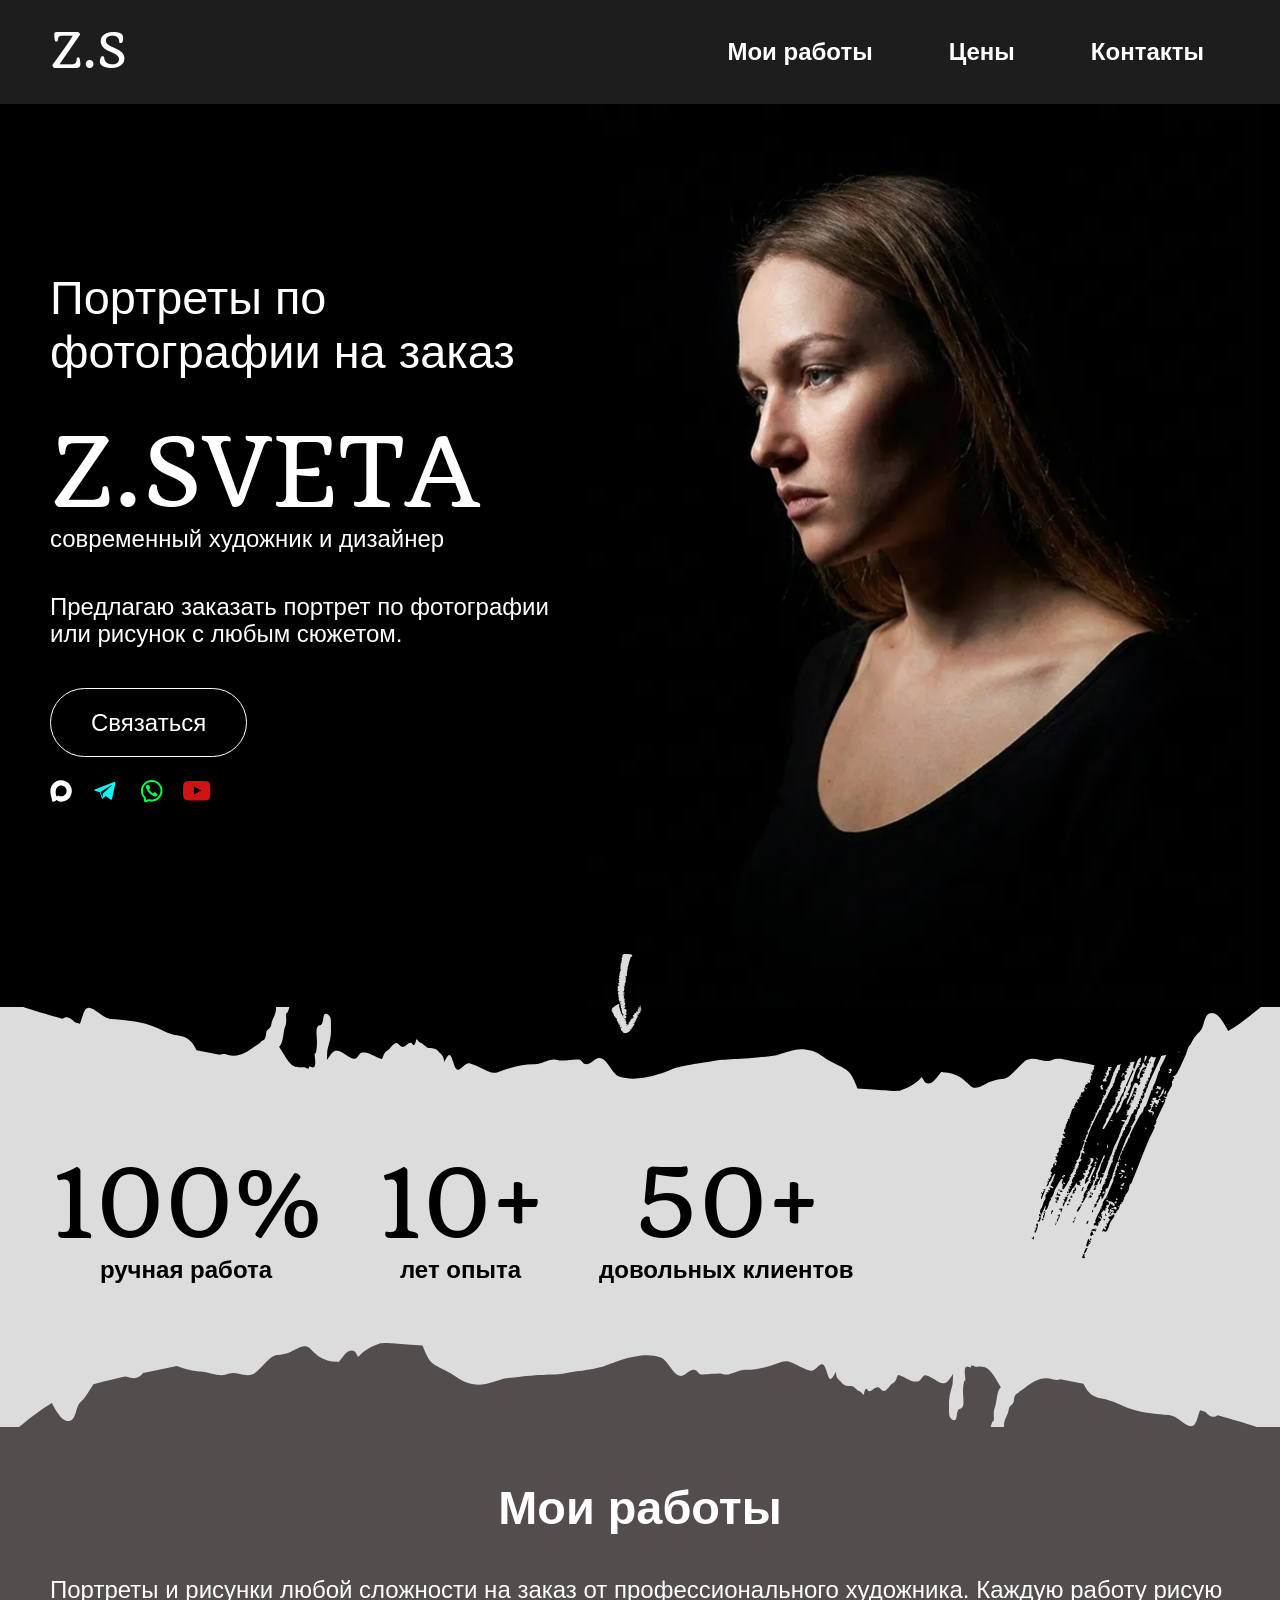
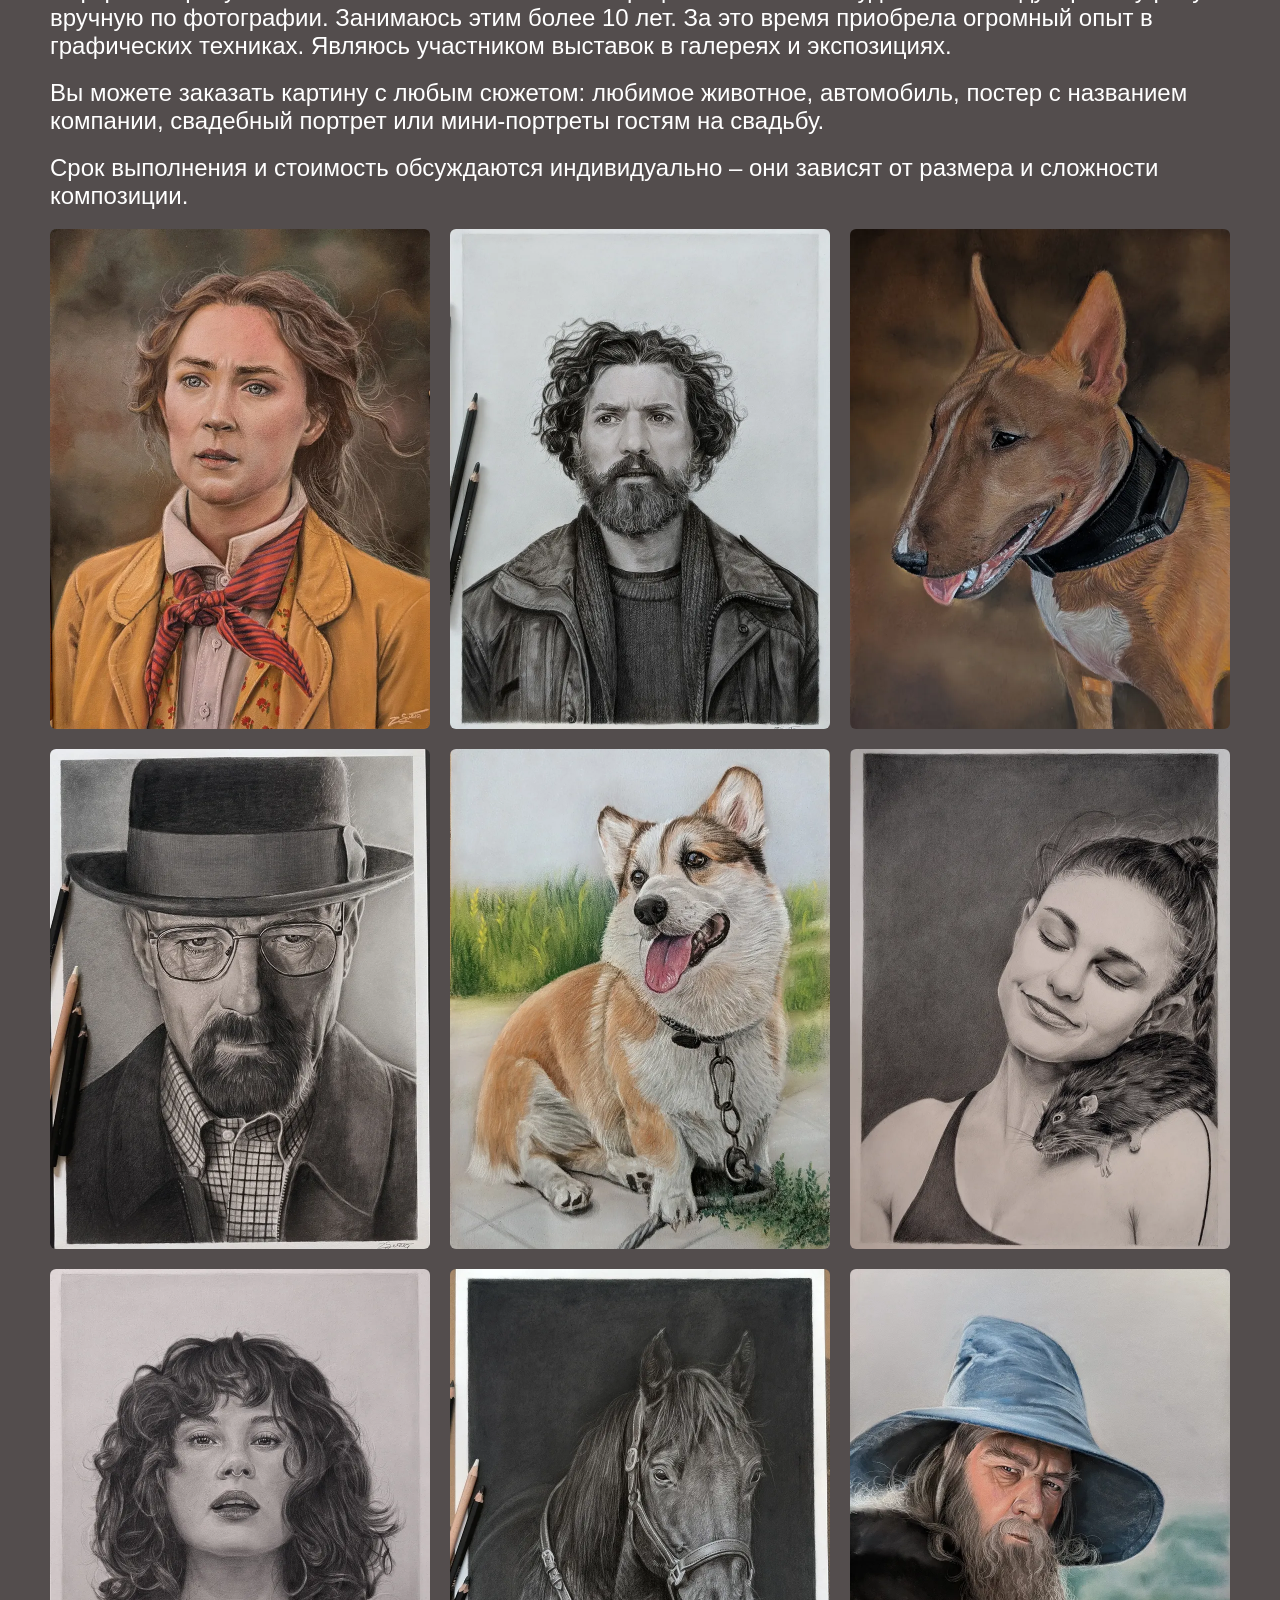
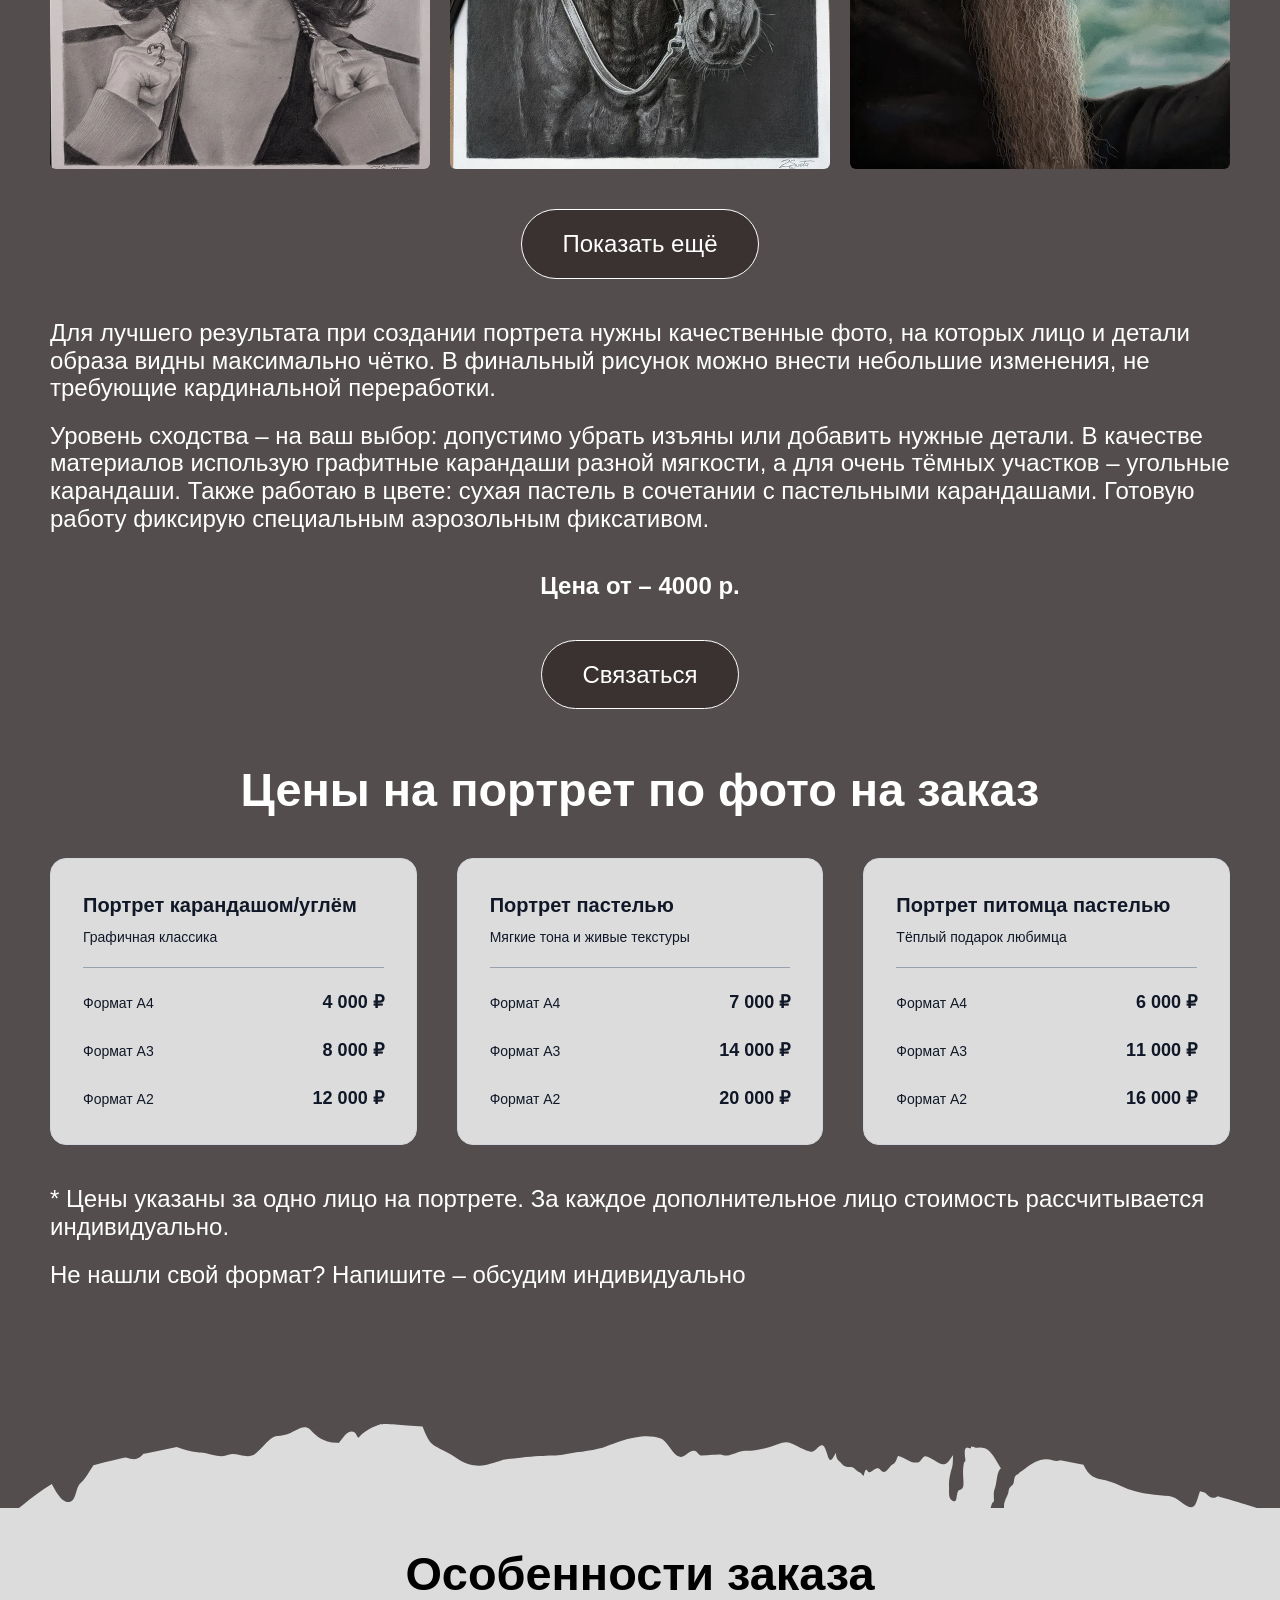
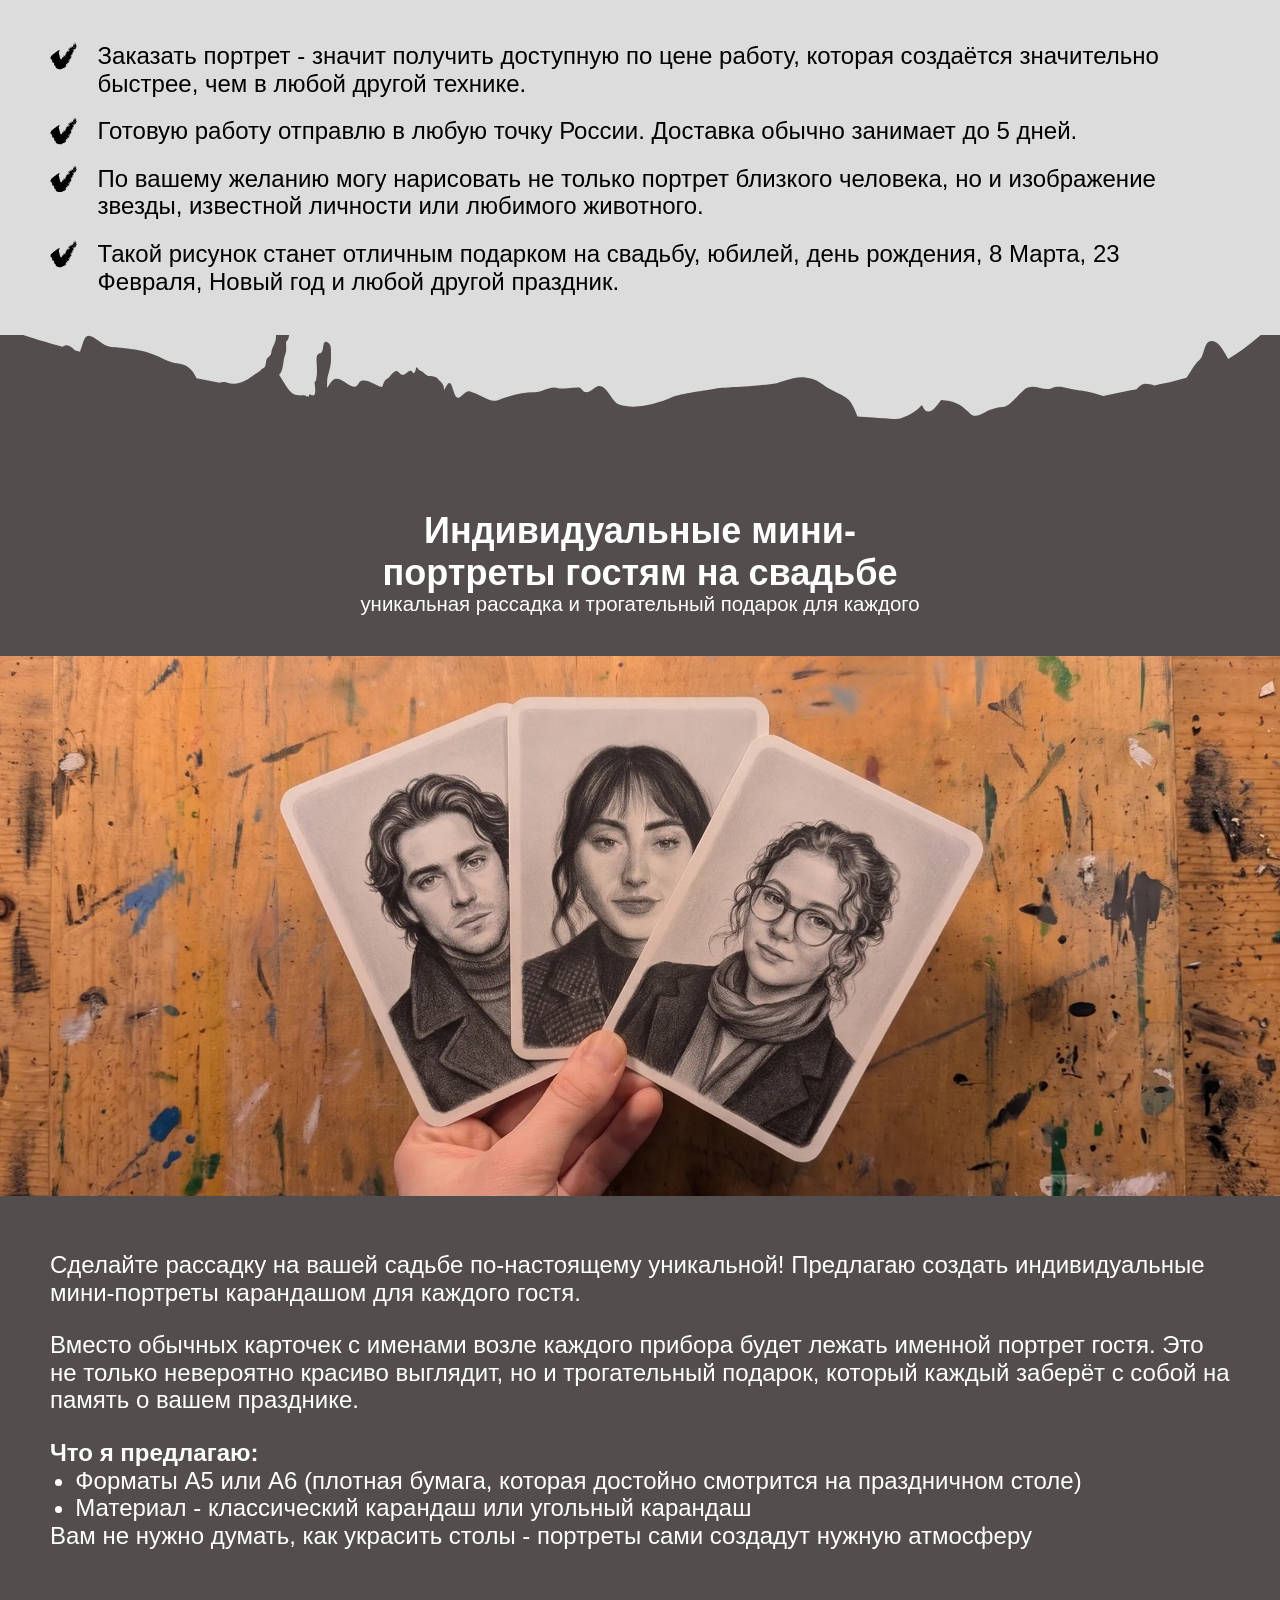
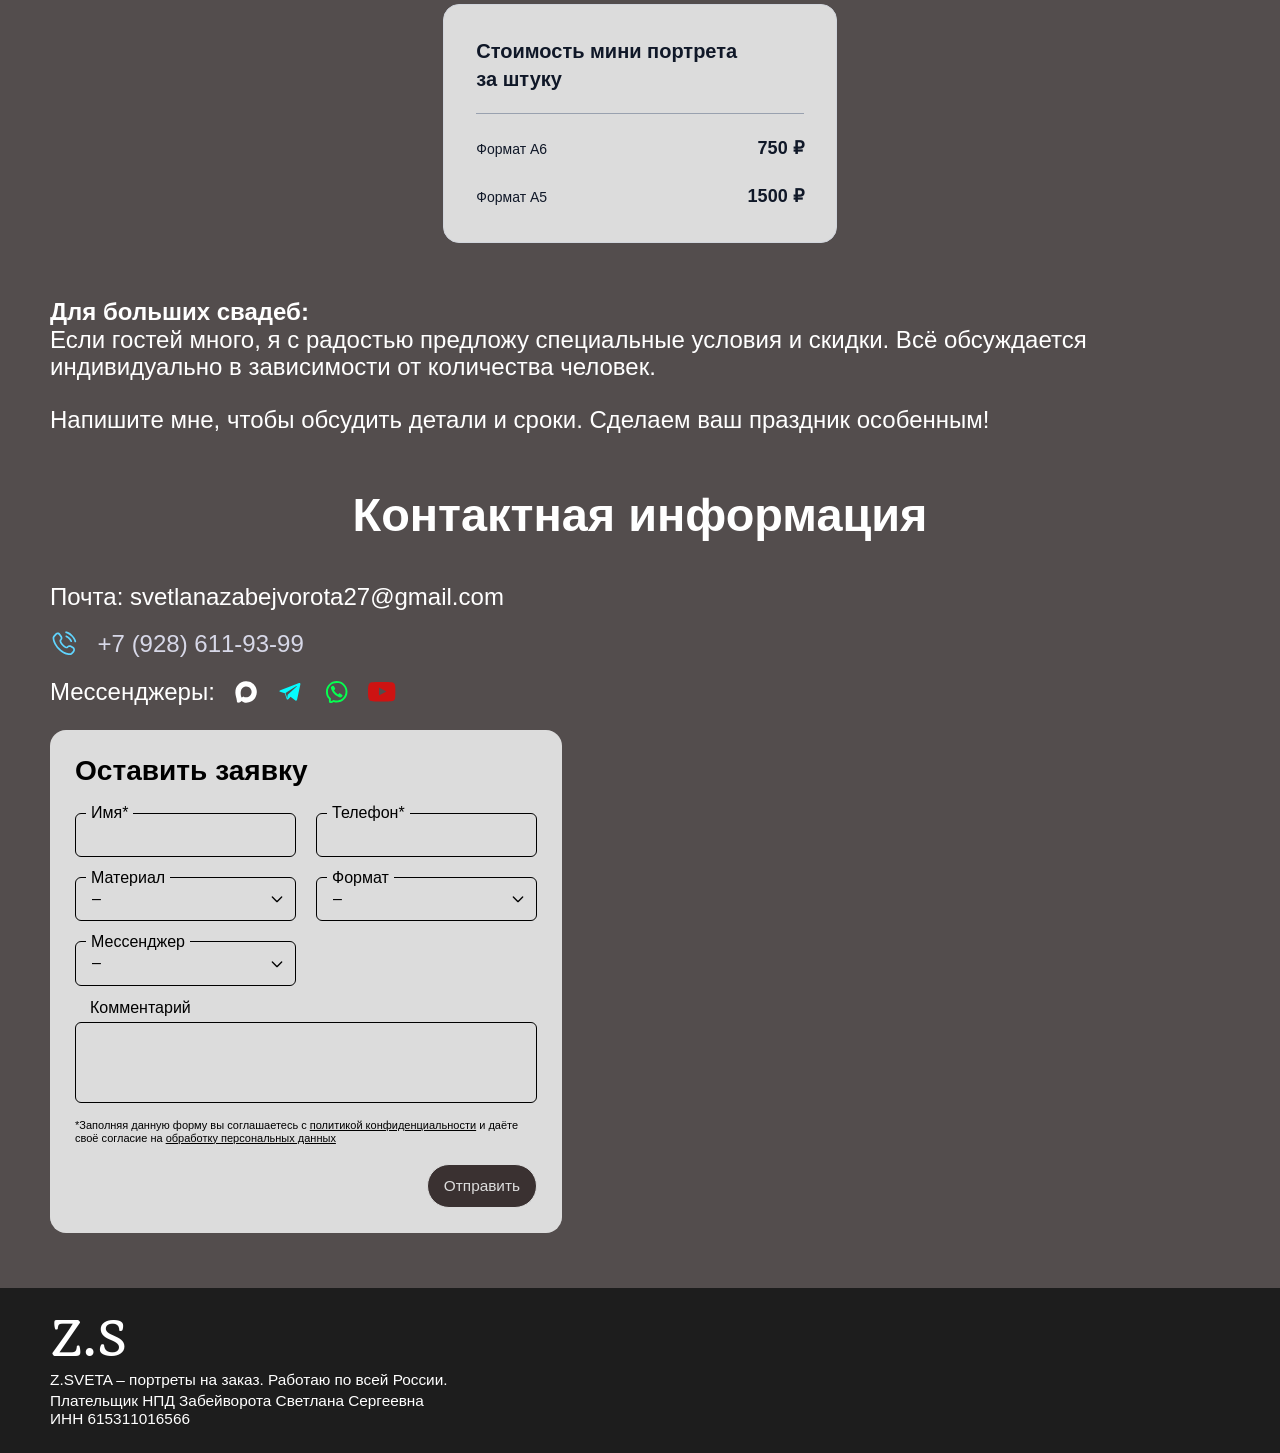
==== commit f00870ff: "'init'" ====
--- a/index.html
+++ b/index.html
@@ -1 +1 @@
-<!DOCTYPE html><html lang=ru><head><meta charset=utf-8><meta content="width=device-width" name=viewport><meta content="only light" name=color-scheme><link href=/favicon.ico rel=icon sizes=any><link href=/favicon.png rel=icon sizes=120x120 type=image/png><title>Портрет по фото на заказ | Художник Z.SVETA</title><meta content="Портрет по фотографии на заказ от художника Z.SVETA. 100% ручная работа: карандаш, пастель, уголь. Цена от 4000 ₽. Опыт 10+ лет, доставка по России." name=description><link href=https://zsvetaart.github.io rel=canonical><link href=/_astro/hero.DKYGhQOU_zeVGX.webp rel=preload as=image><meta content=4e4c4f11cf9303b9 name=yandex-verification><meta content=C897C5694F448BC3334DBB1E7D68A6AD name=msvalidate.01><meta content=LvQRum0GHJ_vB7NYBADrHj_U7cCRwNQ1hW0VBRiqmSQ name=google-site-verification><link href=/_astro/index.mvqynr95.css rel=stylesheet></head><body><header class="d e a b c"><div class=f><div class="g h j i k"><div class=l><a href=/ class="n m">Z.S</a></div><div class="p o"><button class="q r s" aria-controls=aria-nav aria-expanded=false id=hamburger><span class=t>Открыть меню</span> <svg class=u viewBox="0 0 100 80"><line stroke=currentColor stroke-linecap=round stroke-width=8 x1=20 x2=80 y1=20 y2=20 class="v w x"></line><line stroke=currentColor stroke-linecap=round stroke-width=8 x1=20 x2=80 y1=40 y2=40></line><line stroke=currentColor stroke-linecap=round stroke-width=8 x1=20 x2=80 y1=60 y2=60 class="v w x"></line></svg></button><nav class="g i y z" id=aria-nav><ul class="g h A"><li><a href=#my-work class="D C G B E F H">Мои работы</a></li><li><a href=#price class="D C G B E F H">Цены</a></li><li><a href=#contacts class="D C G B E F H">Контакты</a></li></ul></nav><script type=module>window.addEventListener("click",e=>{(e.target.closest("nav a")||!e.target.closest("nav")&&!hamburger.contains(e.target))&&hamburger.setAttribute("aria-expanded",!1)}),hamburger.addEventListener("click",e=>{const t="true"===hamburger.getAttribute("aria-expanded");hamburger.setAttribute("aria-expanded",!t)})</script></div></div></div></header><main><section class=I><div class=J><div class="L K y"><div class="g O M N P i"><div class="T Q R S U"><h1 class="n V W X">Портреты по фотографии на заказ</h1><p class=V><span class="m Y">Z.SVETA</span><br>современный художник и дизайнер</p><p class=V>Предлагаю заказать портрет по фотографии или рисунок с любым сюжетом.</p><div class="g Z p"><svg aria-hidden=true class="Ia Ja Ha Ka La Ma"><use href=/icons.svg#arrow></use></svg> <a href=#contacts class="D C G aa _">Связаться</a></div><div class="g ba i"><a href=https://max.ru/u/f9LHodD0cOLGi-N418dSYtixaGxYnLXbvNcZDrYfZaHuGHUZ616_oOPVWuE class="Ca q" title=Max><span class=t>Написать в Max</span> <svg aria-hidden=true class=fb height=0.8lh width=0.8lh><use href=/icons.svg#max></use></svg> </a><a href=https://t.me/svetazabey class="Ca q" title=Telegram><span class=t>Написать в Telegram</span> <svg aria-hidden=true class=fb><use href=/icons.svg#telegram></use></svg> </a><a href=https://wa.me/79286119399 class="Ca q" title=WhatsApp><span class=t>Написать в WhatsApp</span> <svg aria-hidden=true class=fb height=0.85lh width=0.85lh><use href=/icons.svg#whatsapp></use></svg> </a><a href=https://www.youtube.com/@ZSvetaArt class="Ca q" title=YouTube><span class=t>YouTube канал</span> <svg aria-hidden=true class=fb><use href=/icons.svg#youtube></use></svg></a></div></div><div class="ea ca da fa ga ha ia" style="background-image:url('/_astro/hero.DKYGhQOU_zeVGX.webp')"></div></div></div></div><div class=p><div class="p ja"><div class="g va sc"><svg aria-hidden=true class="ea Ia K Na tc b Oa ma" height=211 width=1440 fill=none preserveAspectRatio=none viewBox="0 0 1440 211" xmlns=http://www.w3.org/2000/svg><path d="M609.778 1.32497C646.717 -1.62511 682.731 15.7598 720.034 14.6482C743.677 13.976 766.911 8.60989 792.555 4.25969C817.366 -0.0812607 849.169 -1.93077 872.978 2.71338C878.805 3.79532 883.43 4.74345 887.536 5.54219C917.635 10.0876 938.706 16.0208 963.019 22.893C980.224 28.0974 997.168 33.371 1014.75 39.0156C1027.89 43.3727 1037.78 46.0297 1060.38 54.6605C1055.91 54.3585 1060.13 56.4573 1066.57 58.266C1073.2 60.2508 1082.82 62.5472 1094.72 66.9483C1095.66 69.8003 1109.77 73.8561 1123.44 77.2472C1127.68 78.5396 1131.78 79.6849 1135.83 80.6732C1152.56 85.8572 1179.41 84.0445 1212.18 86.9269C1235.18 89.2862 1254.05 93.29 1273.75 96.9889C1285.46 99.2523 1297.21 101.581 1308.17 103.613C1327.36 106.891 1341.96 109.643 1361.15 107.446C1362.19 107.347 1363.26 107.242 1364.34 107.131C1375.63 106.429 1387.33 103.689 1400.5 100.552C1404.99 99.5428 1409.66 98.4662 1415.06 97.97L1414.25 98.2126C1416.81 97.9845 1421.22 96.8541 1425.31 96.8748C1428.84 96.8563 1431.8 97.3299 1434.7 97.821C1436.2 98.0853 1437.59 99.2646 1438.61 101.14C1439.62 103.019 1440.19 105.426 1440.19 107.914C1440.19 110.403 1439.61 112.815 1438.62 114.69C1437.63 116.56 1436.33 117.73 1435.06 118.033C1432.63 118.604 1430.34 119.287 1429.27 120.023C1427.94 120.888 1427.45 121.78 1423.27 123.982C1422.95 124.047 1422.03 124.417 1421.7 124.453C1419.72 125.809 1416.61 127.954 1413.33 130.335C1404.53 136.696 1393.89 144.352 1381.68 150.642C1379.1 146.173 1376.61 142.302 1374.07 139.289C1371.63 136.165 1369.09 133.981 1366.31 133.009C1363.51 132.032 1359.97 132.309 1357.91 134.81C1356.07 137.06 1355.01 140.438 1353.9 143.658C1352.74 147.022 1351.5 150.221 1349.32 151.655C1345.66 154.078 1342.46 158.923 1338.88 163.922C1337.56 165.742 1336.2 167.583 1334.81 169.324C1326.24 171.56 1318.07 173.334 1310 174.949C1306.2 175.697 1302.53 176.395 1298.9 177.075C1294.47 176.025 1290.49 175.154 1287.11 175.576C1284.1 175.953 1281.35 178.107 1278.62 180.785C1276.91 181.095 1275.19 181.404 1273.49 181.713C1262.5 183.698 1251.65 185.641 1241.16 187.699C1233.91 185.348 1226.08 183.073 1217.92 182.23C1216.88 182.134 1215.85 182.06 1214.78 182.012C1210.48 181.822 1206.11 180.772 1201.72 179.866C1195.24 178.524 1188.72 177.496 1183.08 179.783C1179.32 181.311 1174.8 180.491 1170.17 179.614C1163.93 178.443 1157.62 177.128 1152.11 181.404C1148.61 184.098 1145.31 187.235 1142.13 190.09C1137.1 194.633 1132.36 198.455 1128.21 198.592C1122.76 198.769 1117.81 200.138 1113.18 201.717C1111.51 202.425 1109.9 203.188 1108.32 203.915C1102.05 206.821 1096.38 209.181 1091.73 205.551C1091.02 205.001 1090.23 204.284 1089.31 203.461C1084.31 198.985 1077.36 192.623 1060.86 191.736C1060.24 191.692 1059.61 191.663 1058.97 191.649C1057.73 192.728 1055.87 195.084 1053.78 197.407C1050.35 201.17 1046.29 204.845 1040.95 202.137C1040.16 201.731 1039.41 200.423 1038.71 199.221C1037.81 197.692 1036.98 196.342 1036.17 197.259C1033.82 199.942 1030.11 202.73 1024.92 205.328C1021.11 207.236 1016.43 209.011 1011.12 210.484C1010.67 210.367 1010.22 210.245 1009.76 210.119C1009.02 211.433 993.661 209.812 982.087 209.195C976.32 208.809 970.494 208.409 964.604 207.98C962.462 202.91 960.233 198.286 957.618 194.613C954.202 189.813 948.977 187.556 942.268 184.638C939.492 183.43 936.486 182.112 933.143 180.435C930.832 179.187 928.362 177.744 925.747 176.005C914.635 168.623 901.812 167.823 893.724 169.572C892.001 169.938 890.292 170.353 888.48 170.82C884.311 171.934 879.191 173.207 873.895 174.851C868.111 175.665 861.355 176.307 854.387 176.915C837.463 178.411 827.76 178.655 818.532 178.988C814.003 179.165 810.143 179.373 807.149 179.875C803.412 180.502 798.996 181.112 794.319 181.763C792.579 182.003 790.727 182.248 788.892 182.497C778.173 183.943 766.958 185.535 760.576 187.421C758.29 188.094 755.926 188.915 753.353 189.795C746.222 192.233 737.56 195.188 725.465 197.115C712.822 199.136 704.849 198.266 696.543 196.096C693.192 195.213 690.07 191.414 686.947 187.485C682.405 181.914 677.778 176.096 671.743 178.051C670.344 178.507 668.852 179.479 667.274 180.498C664.369 182.372 661.373 184.398 658.054 183.643C656.885 183.381 655.904 182.352 654.907 181.345C653.815 180.236 652.739 179.153 651.546 179.125C647.008 179.023 642.85 179.404 638.932 179.751C634.042 180.193 629.846 180.562 627.248 179.71C622.696 178.187 617.593 179.801 612.623 181.437C608.74 182.688 604.874 183.957 601.075 183.841C593.26 183.606 583.67 185.149 573.076 187.886C568.897 188.994 564.486 190.3 560.062 191.761C554.375 193.672 549.246 191.378 542.942 188.424C538.974 186.587 534.421 184.49 528.871 183.006C525.716 182.165 523.036 184.383 520.656 186.429C518.444 188.315 516.383 190.058 514.197 189.152C512.266 188.35 510.969 184.757 509.736 181.345C508.352 177.547 507.104 173.975 505.118 174.723C504.064 175.121 502.812 176.962 501.317 179.149C500.726 180.014 500.094 180.93 499.424 181.837C499.442 181.102 499.436 180.445 499.425 179.948C499.347 176.435 497.254 174.632 495.19 172.866C494.372 172.16 493.567 171.463 492.895 170.663C490.429 167.716 485.855 167.331 482.347 167.549C480.855 167.64 479.515 166.581 477.927 165.344C476.521 164.246 474.934 163.007 472.924 162.311C471.777 161.914 470.88 160.915 470.137 160.081C469.6 159.477 469.142 158.962 468.725 158.833C468.364 158.722 468.097 159.735 467.797 160.876C467.58 161.698 467.345 162.588 467.045 163.172C466.334 164.568 465.392 165.005 464.714 164.576C464.401 164.378 464.148 163.992 463.897 163.607C463.605 163.159 463.314 162.708 462.924 162.556C461.131 161.861 459.425 163.048 457.65 164.28C455.703 165.635 453.644 167.042 451.341 166.075C450.614 165.771 449.831 165.053 449.071 164.357C448.277 163.628 447.505 162.925 446.857 162.747C444.226 162.026 441.817 164.591 439.597 166.95C438.117 168.519 436.741 169.995 435.43 170.354C433.031 171.012 431.798 174.055 430.889 176.301C430.418 177.466 430.033 178.422 429.615 178.717C429.224 178.642 428.828 178.55 428.439 178.45C428.08 178.236 427.708 178.014 427.366 178.095C427.34 178.101 427.315 178.114 427.289 178.121C425.106 177.436 422.965 176.443 420.838 175.454C416.061 173.23 411.315 171.029 406.406 172.428C405.346 172.729 404.287 173.997 403.208 175.285C401.887 176.863 400.534 178.477 399.121 178.392C395.751 178.189 392.317 176.205 388.934 174.249C383.846 171.308 378.873 168.435 374.421 171.788C372.952 172.895 371.534 174.718 370.113 176.555C369.32 177.578 368.524 178.611 367.719 179.515C367.86 177.862 367.922 176.312 367.98 174.866C368.1 171.887 368.203 169.336 368.95 167.157C370.717 162.006 372.695 154.924 372.357 149.794C372.266 148.402 372.286 146.849 372.311 145.286C372.375 141.363 372.438 137.356 370.667 135.581C369.472 134.384 366.417 131.642 364.561 134.679C364.157 135.34 363.929 136.64 363.675 138.084C363.219 140.68 362.675 143.753 360.876 144.502C360.574 144.628 360.244 144.742 359.903 144.85C358.543 145.279 357.022 145.753 356.49 147.842C355.879 150.249 356.073 152.989 356.3 156.182C356.596 160.342 356.947 165.283 355.645 171.271C355.387 172.455 354.859 172.87 354.46 173.184C354.178 173.405 353.964 173.582 353.949 173.937C353.932 174.345 354.04 175.191 354.177 176.261C354.661 180.035 355.501 186.631 352.539 186.969C351.737 187.06 350.807 186.763 349.976 186.495C348.75 186.1 347.733 185.774 347.619 186.858C347.576 187.269 347.549 187.715 347.528 188.176C346.557 188.065 345.586 187.954 344.616 187.843C343.35 186.578 341.611 186.722 339.444 186.907C338.918 186.952 338.364 186.995 337.788 187.024C335.867 186.794 333.947 186.566 332.032 186.33C330.506 185.813 328.879 184.953 327.154 183.571C323.709 180.803 320.637 176.188 317.653 171.673C316.396 169.771 315.151 167.883 313.894 166.162C314.367 165.939 314.793 165.678 315.118 165.323C317.343 162.894 318.169 158.181 318.927 153.844C319.431 150.958 319.907 148.238 320.748 146.472C322.287 143.238 322.056 139.494 321.886 136.725C321.798 135.289 321.729 134.113 321.929 133.41C322.09 132.846 322.483 132.575 322.883 132.295C323.232 132.05 323.594 131.794 323.819 131.338C326.558 125.799 325.642 122.631 324.311 118.02C323.578 115.477 322.72 112.493 322.276 108.431C321.88 104.128 321.961 102.866 323.417 101.121C322.22 99.015 321.012 96.9092 319.805 94.8032C319.35 94.9502 319.028 96.2872 318.582 98.5069C317.786 102.471 314.98 103.967 312.796 105.136C311.784 105.677 310.904 106.15 310.414 106.765C307.81 110.034 308.668 114.502 309.424 118.434C309.84 120.599 310.224 122.602 309.983 124.152C309.88 124.815 310.057 125.468 310.235 126.134C310.372 126.649 310.514 127.172 310.529 127.713C310.635 131.64 309.122 134.586 307.696 137.321C306.88 138.887 306.103 140.389 305.687 141.965C305.56 142.445 305.461 142.934 305.369 143.409C305.234 144.102 305.103 144.763 304.888 145.331C304.399 146.625 303.36 147.511 302.223 148.476C301.64 148.971 301.032 149.487 300.459 150.093C299.717 150.877 299.473 152.436 299.216 154.064C299.034 155.215 298.843 156.4 298.47 157.381C297.794 159.154 296.378 159.815 295.067 160.429C294.495 160.696 293.932 160.962 293.464 161.299C293.273 161.437 293.186 161.705 293.172 162.072C291 163.342 288.934 164.636 286.929 165.903C276.905 172.253 268.123 177.758 254.942 174.107C252.449 173.417 249.74 173.61 247.058 174.242C238.449 172.846 229.788 171.397 221.062 169.905C219.293 166.392 217.184 163.452 214.68 161.158C209.873 156.853 205.221 155.989 199.481 154.971C195.258 154.217 190.698 153.372 185.185 150.989C176.137 146.982 166.59 143.613 156.126 141.925C153.182 141.464 150.179 141.038 147.234 140.654C139.147 139.648 131.29 138.935 125.057 138.651C120.468 138.436 115.458 135.312 111.012 132.398C104.51 128.302 98.8 124.619 95.3814 130.024C94.2458 131.751 93.1684 134.746 92.1305 137.655C91.3913 139.727 90.668 141.75 89.9631 143.257C88.0849 142.797 86.0364 142.342 84.1457 141.875C80.7482 138.293 75.3197 134.452 70.2322 138.449C68.1886 137.952 66.1933 137.455 64.3067 136.95C60.0096 135.891 56.006 134.81 51.7825 133.708C50.4388 133.344 49.0769 132.977 47.6794 132.607C47.6663 132.603 47.6532 132.599 47.6402 132.595C44.9175 131.85 42.1289 131.094 39.3402 130.324C38.1687 129.995 37.0162 129.666 35.8151 129.334C32.8889 128.494 29.7855 127.635 26.8748 126.757C25.2793 126.289 23.7228 125.821 22.1386 125.341C19.552 124.561 17.0176 123.765 14.4255 122.947C10.2857 121.628 6.18347 120.25 2.13369 118.848C1.4756 118.617 0.862504 117.981 0.445307 117.047C0.0276103 116.112 -0.1687 114.961 -0.0957952 113.791C-0.0225826 112.62 0.316526 111.499 0.846964 110.626C1.37616 109.756 2.05947 109.214 2.73674 109.07C6.91038 108.203 11.0623 107.329 15.1984 106.417C17.7865 105.856 20.3045 105.27 22.8656 104.687C24.4364 104.327 25.9727 103.968 27.5508 103.603C30.4268 102.913 33.494 102.213 36.3792 101.508C37.5647 101.231 38.6988 100.951 39.8551 100.669C42.6103 100.011 45.3655 99.3504 48.059 98.6855C48.0756 98.6816 48.0922 98.6777 48.1088 98.6738C49.479 98.3471 50.8083 98.0178 52.1256 97.6898C56.2892 96.6921 60.2386 95.6898 64.4789 94.6913C66.555 94.1517 68.8698 93.6223 71.0609 93.0844C72.2719 92.7849 73.504 92.4832 74.7364 92.1842C75.4101 92.025 76.1053 91.8671 76.7521 91.7081C92.2484 87.9491 107.646 84.2404 123.082 80.6403C130.952 78.8284 138.539 77.0446 146.465 75.2836C154.028 73.5456 161.803 71.8309 169.482 70.1444C184.955 66.7514 200.418 63.4736 215.9 60.3055C314.096 40.1645 412.735 22.9544 511.407 11.1536C525.486 9.4586 539.85 7.8836 553.986 6.43072C558.805 5.93442 563.748 5.4483 568.474 4.98144C577.877 4.07431 586.994 3.22565 596.451 2.42407C600.755 2.04839 605.236 1.68327 609.778 1.32497Z" fill=currentColor></path></svg></div><div class="ka ma la"><div class="p f"><svg aria-hidden=true class="Ia b Pa hidden Qa Ra Sa Ta Ua Va"><use href=/icons.svg#stroke></use></svg><ul class="g O na oa"><li class="g O H pa"><span class="m Y W">100%</span> ручная работа</li><li class="g O H pa"><span class="m Y W">10+</span>лет опыта</li><li class="g O H pa"><span class="m Y W">50+</span>довольных клиентов</li></ul></div></div><div class="g va sc"><svg aria-hidden=true class="ea Ia K Na tc Xa Wa Ya Za" height=211 width=1440 fill=none preserveAspectRatio=none viewBox="0 0 1440 211" xmlns=http://www.w3.org/2000/svg><path d="M609.778 1.32497C646.717 -1.62511 682.731 15.7598 720.034 14.6482C743.677 13.976 766.911 8.60989 792.555 4.25969C817.366 -0.0812607 849.169 -1.93077 872.978 2.71338C878.805 3.79532 883.43 4.74345 887.536 5.54219C917.635 10.0876 938.706 16.0208 963.019 22.893C980.224 28.0974 997.168 33.371 1014.75 39.0156C1027.89 43.3727 1037.78 46.0297 1060.38 54.6605C1055.91 54.3585 1060.13 56.4573 1066.57 58.266C1073.2 60.2508 1082.82 62.5472 1094.72 66.9483C1095.66 69.8003 1109.77 73.8561 1123.44 77.2472C1127.68 78.5396 1131.78 79.6849 1135.83 80.6732C1152.56 85.8572 1179.41 84.0445 1212.18 86.9269C1235.18 89.2862 1254.05 93.29 1273.75 96.9889C1285.46 99.2523 1297.21 101.581 1308.17 103.613C1327.36 106.891 1341.96 109.643 1361.15 107.446C1362.19 107.347 1363.26 107.242 1364.34 107.131C1375.63 106.429 1387.33 103.689 1400.5 100.552C1404.99 99.5428 1409.66 98.4662 1415.06 97.97L1414.25 98.2126C1416.81 97.9845 1421.22 96.8541 1425.31 96.8748C1428.84 96.8563 1431.8 97.3299 1434.7 97.821C1436.2 98.0853 1437.59 99.2646 1438.61 101.14C1439.62 103.019 1440.19 105.426 1440.19 107.914C1440.19 110.403 1439.61 112.815 1438.62 114.69C1437.63 116.56 1436.33 117.73 1435.06 118.033C1432.63 118.604 1430.34 119.287 1429.27 120.023C1427.94 120.888 1427.45 121.78 1423.27 123.982C1422.95 124.047 1422.03 124.417 1421.7 124.453C1419.72 125.809 1416.61 127.954 1413.33 130.335C1404.53 136.696 1393.89 144.352 1381.68 150.642C1379.1 146.173 1376.61 142.302 1374.07 139.289C1371.63 136.165 1369.09 133.981 1366.31 133.009C1363.51 132.032 1359.97 132.309 1357.91 134.81C1356.07 137.06 1355.01 140.438 1353.9 143.658C1352.74 147.022 1351.5 150.221 1349.32 151.655C1345.66 154.078 1342.46 158.923 1338.88 163.922C1337.56 165.742 1336.2 167.583 1334.81 169.324C1326.24 171.56 1318.07 173.334 1310 174.949C1306.2 175.697 1302.53 176.395 1298.9 177.075C1294.47 176.025 1290.49 175.154 1287.11 175.576C1284.1 175.953 1281.35 178.107 1278.62 180.785C1276.91 181.095 1275.19 181.404 1273.49 181.713C1262.5 183.698 1251.65 185.641 1241.16 187.699C1233.91 185.348 1226.08 183.073 1217.92 182.23C1216.88 182.134 1215.85 182.06 1214.78 182.012C1210.48 181.822 1206.11 180.772 1201.72 179.866C1195.24 178.524 1188.72 177.496 1183.08 179.783C1179.32 181.311 1174.8 180.491 1170.17 179.614C1163.93 178.443 1157.62 177.128 1152.11 181.404C1148.61 184.098 1145.31 187.235 1142.13 190.09C1137.1 194.633 1132.36 198.455 1128.21 198.592C1122.76 198.769 1117.81 200.138 1113.18 201.717C1111.51 202.425 1109.9 203.188 1108.32 203.915C1102.05 206.821 1096.38 209.181 1091.73 205.551C1091.02 205.001 1090.23 204.284 1089.31 203.461C1084.31 198.985 1077.36 192.623 1060.86 191.736C1060.24 191.692 1059.61 191.663 1058.97 191.649C1057.73 192.728 1055.87 195.084 1053.78 197.407C1050.35 201.17 1046.29 204.845 1040.95 202.137C1040.16 201.731 1039.41 200.423 1038.71 199.221C1037.81 197.692 1036.98 196.342 1036.17 197.259C1033.82 199.942 1030.11 202.73 1024.92 205.328C1021.11 207.236 1016.43 209.011 1011.12 210.484C1010.67 210.367 1010.22 210.245 1009.76 210.119C1009.02 211.433 993.661 209.812 982.087 209.195C976.32 208.809 970.494 208.409 964.604 207.98C962.462 202.91 960.233 198.286 957.618 194.613C954.202 189.813 948.977 187.556 942.268 184.638C939.492 183.43 936.486 182.112 933.143 180.435C930.832 179.187 928.362 177.744 925.747 176.005C914.635 168.623 901.812 167.823 893.724 169.572C892.001 169.938 890.292 170.353 888.48 170.82C884.311 171.934 879.191 173.207 873.895 174.851C868.111 175.665 861.355 176.307 854.387 176.915C837.463 178.411 827.76 178.655 818.532 178.988C814.003 179.165 810.143 179.373 807.149 179.875C803.412 180.502 798.996 181.112 794.319 181.763C792.579 182.003 790.727 182.248 788.892 182.497C778.173 183.943 766.958 185.535 760.576 187.421C758.29 188.094 755.926 188.915 753.353 189.795C746.222 192.233 737.56 195.188 725.465 197.115C712.822 199.136 704.849 198.266 696.543 196.096C693.192 195.213 690.07 191.414 686.947 187.485C682.405 181.914 677.778 176.096 671.743 178.051C670.344 178.507 668.852 179.479 667.274 180.498C664.369 182.372 661.373 184.398 658.054 183.643C656.885 183.381 655.904 182.352 654.907 181.345C653.815 180.236 652.739 179.153 651.546 179.125C647.008 179.023 642.85 179.404 638.932 179.751C634.042 180.193 629.846 180.562 627.248 179.71C622.696 178.187 617.593 179.801 612.623 181.437C608.74 182.688 604.874 183.957 601.075 183.841C593.26 183.606 583.67 185.149 573.076 187.886C568.897 188.994 564.486 190.3 560.062 191.761C554.375 193.672 549.246 191.378 542.942 188.424C538.974 186.587 534.421 184.49 528.871 183.006C525.716 182.165 523.036 184.383 520.656 186.429C518.444 188.315 516.383 190.058 514.197 189.152C512.266 188.35 510.969 184.757 509.736 181.345C508.352 177.547 507.104 173.975 505.118 174.723C504.064 175.121 502.812 176.962 501.317 179.149C500.726 180.014 500.094 180.93 499.424 181.837C499.442 181.102 499.436 180.445 499.425 179.948C499.347 176.435 497.254 174.632 495.19 172.866C494.372 172.16 493.567 171.463 492.895 170.663C490.429 167.716 485.855 167.331 482.347 167.549C480.855 167.64 479.515 166.581 477.927 165.344C476.521 164.246 474.934 163.007 472.924 162.311C471.777 161.914 470.88 160.915 470.137 160.081C469.6 159.477 469.142 158.962 468.725 158.833C468.364 158.722 468.097 159.735 467.797 160.876C467.58 161.698 467.345 162.588 467.045 163.172C466.334 164.568 465.392 165.005 464.714 164.576C464.401 164.378 464.148 163.992 463.897 163.607C463.605 163.159 463.314 162.708 462.924 162.556C461.131 161.861 459.425 163.048 457.65 164.28C455.703 165.635 453.644 167.042 451.341 166.075C450.614 165.771 449.831 165.053 449.071 164.357C448.277 163.628 447.505 162.925 446.857 162.747C444.226 162.026 441.817 164.591 439.597 166.95C438.117 168.519 436.741 169.995 435.43 170.354C433.031 171.012 431.798 174.055 430.889 176.301C430.418 177.466 430.033 178.422 429.615 178.717C429.224 178.642 428.828 178.55 428.439 178.45C428.08 178.236 427.708 178.014 427.366 178.095C427.34 178.101 427.315 178.114 427.289 178.121C425.106 177.436 422.965 176.443 420.838 175.454C416.061 173.23 411.315 171.029 406.406 172.428C405.346 172.729 404.287 173.997 403.208 175.285C401.887 176.863 400.534 178.477 399.121 178.392C395.751 178.189 392.317 176.205 388.934 174.249C383.846 171.308 378.873 168.435 374.421 171.788C372.952 172.895 371.534 174.718 370.113 176.555C369.32 177.578 368.524 178.611 367.719 179.515C367.86 177.862 367.922 176.312 367.98 174.866C368.1 171.887 368.203 169.336 368.95 167.157C370.717 162.006 372.695 154.924 372.357 149.794C372.266 148.402 372.286 146.849 372.311 145.286C372.375 141.363 372.438 137.356 370.667 135.581C369.472 134.384 366.417 131.642 364.561 134.679C364.157 135.34 363.929 136.64 363.675 138.084C363.219 140.68 362.675 143.753 360.876 144.502C360.574 144.628 360.244 144.742 359.903 144.85C358.543 145.279 357.022 145.753 356.49 147.842C355.879 150.249 356.073 152.989 356.3 156.182C356.596 160.342 356.947 165.283 355.645 171.271C355.387 172.455 354.859 172.87 354.46 173.184C354.178 173.405 353.964 173.582 353.949 173.937C353.932 174.345 354.04 175.191 354.177 176.261C354.661 180.035 355.501 186.631 352.539 186.969C351.737 187.06 350.807 186.763 349.976 186.495C348.75 186.1 347.733 185.774 347.619 186.858C347.576 187.269 347.549 187.715 347.528 188.176C346.557 188.065 345.586 187.954 344.616 187.843C343.35 186.578 341.611 186.722 339.444 186.907C338.918 186.952 338.364 186.995 337.788 187.024C335.867 186.794 333.947 186.566 332.032 186.33C330.506 185.813 328.879 184.953 327.154 183.571C323.709 180.803 320.637 176.188 317.653 171.673C316.396 169.771 315.151 167.883 313.894 166.162C314.367 165.939 314.793 165.678 315.118 165.323C317.343 162.894 318.169 158.181 318.927 153.844C319.431 150.958 319.907 148.238 320.748 146.472C322.287 143.238 322.056 139.494 321.886 136.725C321.798 135.289 321.729 134.113 321.929 133.41C322.09 132.846 322.483 132.575 322.883 132.295C323.232 132.05 323.594 131.794 323.819 131.338C326.558 125.799 325.642 122.631 324.311 118.02C323.578 115.477 322.72 112.493 322.276 108.431C321.88 104.128 321.961 102.866 323.417 101.121C322.22 99.015 321.012 96.9092 319.805 94.8032C319.35 94.9502 319.028 96.2872 318.582 98.5069C317.786 102.471 314.98 103.967 312.796 105.136C311.784 105.677 310.904 106.15 310.414 106.765C307.81 110.034 308.668 114.502 309.424 118.434C309.84 120.599 310.224 122.602 309.983 124.152C309.88 124.815 310.057 125.468 310.235 126.134C310.372 126.649 310.514 127.172 310.529 127.713C310.635 131.64 309.122 134.586 307.696 137.321C306.88 138.887 306.103 140.389 305.687 141.965C305.56 142.445 305.461 142.934 305.369 143.409C305.234 144.102 305.103 144.763 304.888 145.331C304.399 146.625 303.36 147.511 302.223 148.476C301.64 148.971 301.032 149.487 300.459 150.093C299.717 150.877 299.473 152.436 299.216 154.064C299.034 155.215 298.843 156.4 298.47 157.381C297.794 159.154 296.378 159.815 295.067 160.429C294.495 160.696 293.932 160.962 293.464 161.299C293.273 161.437 293.186 161.705 293.172 162.072C291 163.342 288.934 164.636 286.929 165.903C276.905 172.253 268.123 177.758 254.942 174.107C252.449 173.417 249.74 173.61 247.058 174.242C238.449 172.846 229.788 171.397 221.062 169.905C219.293 166.392 217.184 163.452 214.68 161.158C209.873 156.853 205.221 155.989 199.481 154.971C195.258 154.217 190.698 153.372 185.185 150.989C176.137 146.982 166.59 143.613 156.126 141.925C153.182 141.464 150.179 141.038 147.234 140.654C139.147 139.648 131.29 138.935 125.057 138.651C120.468 138.436 115.458 135.312 111.012 132.398C104.51 128.302 98.8 124.619 95.3814 130.024C94.2458 131.751 93.1684 134.746 92.1305 137.655C91.3913 139.727 90.668 141.75 89.9631 143.257C88.0849 142.797 86.0364 142.342 84.1457 141.875C80.7482 138.293 75.3197 134.452 70.2322 138.449C68.1886 137.952 66.1933 137.455 64.3067 136.95C60.0096 135.891 56.006 134.81 51.7825 133.708C50.4388 133.344 49.0769 132.977 47.6794 132.607C47.6663 132.603 47.6532 132.599 47.6402 132.595C44.9175 131.85 42.1289 131.094 39.3402 130.324C38.1687 129.995 37.0162 129.666 35.8151 129.334C32.8889 128.494 29.7855 127.635 26.8748 126.757C25.2793 126.289 23.7228 125.821 22.1386 125.341C19.552 124.561 17.0176 123.765 14.4255 122.947C10.2857 121.628 6.18347 120.25 2.13369 118.848C1.4756 118.617 0.862504 117.981 0.445307 117.047C0.0276103 116.112 -0.1687 114.961 -0.0957952 113.791C-0.0225826 112.62 0.316526 111.499 0.846964 110.626C1.37616 109.756 2.05947 109.214 2.73674 109.07C6.91038 108.203 11.0623 107.329 15.1984 106.417C17.7865 105.856 20.3045 105.27 22.8656 104.687C24.4364 104.327 25.9727 103.968 27.5508 103.603C30.4268 102.913 33.494 102.213 36.3792 101.508C37.5647 101.231 38.6988 100.951 39.8551 100.669C42.6103 100.011 45.3655 99.3504 48.059 98.6855C48.0756 98.6816 48.0922 98.6777 48.1088 98.6738C49.479 98.3471 50.8083 98.0178 52.1256 97.6898C56.2892 96.6921 60.2386 95.6898 64.4789 94.6913C66.555 94.1517 68.8698 93.6223 71.0609 93.0844C72.2719 92.7849 73.504 92.4832 74.7364 92.1842C75.4101 92.025 76.1053 91.8671 76.7521 91.7081C92.2484 87.9491 107.646 84.2404 123.082 80.6403C130.952 78.8284 138.539 77.0446 146.465 75.2836C154.028 73.5456 161.803 71.8309 169.482 70.1444C184.955 66.7514 200.418 63.4736 215.9 60.3055C314.096 40.1645 412.735 22.9544 511.407 11.1536C525.486 9.4586 539.85 7.8836 553.986 6.43072C558.805 5.93442 563.748 5.4483 568.474 4.98144C577.877 4.07431 586.994 3.22565 596.451 2.42407C600.755 2.04839 605.236 1.68327 609.778 1.32497Z" fill=currentColor></path></svg></div></div><svg aria-hidden=true class="Ia b Pa hidden Ha _a ab bb"><use href=/icons.svg#arrow></use></svg></div></section><section class=T id=my-work><div class=f><h2 class="pa n y">Мои работы</h2><p class=qa>Портреты и рисунки любой сложности на заказ от профессионального художника. Все работы выполняются от руки по фотографии. Занимаюсь этим более 10 лет. За это время приобрела огромный опыт в графических техниках. Являюсь участником выставок в галереях и экспозициях.</p><p class=ra>Вы можете заказать картину с любым сюжетом: любимое животное, автомобиль, постер с названием компании, свадебный портрет или мини-портреты гостям на свадьбу.</p><p class=ra>Срок выполнения и стоимость обсуждаются индивидуально – они зависят от размера и сложности композиции.</p><div class="sa ba ta ua"><div class="p hb ib jb"><img alt="Портрет Сирши Ронан (Маленькие женщины) пастельными карандашами" src=/_astro/work_15.-CdwQ1zw_1Rfzz.webp class="ea ka kb lb nb" decoding=async fetchpriority=auto height=1000 loading=lazy width=760></div><div class="p hb ib jb"><img alt="Портрет мужчины (Дэвида Алпея) угольными карандашами" src=/_astro/work_06.D68a8BHQ_ZeeTa6.webp class="ea ka kb lb nb" decoding=async fetchpriority=auto height=1000 loading=lazy width=760></div><div class="p hb ib jb"><img alt="Портрет бультерьера пастелью" src=/_astro/work_16.Do3a7A8l_Z13o9IM.webp class="ea ka kb lb nb" decoding=async fetchpriority=auto height=1000 loading=lazy width=760></div><div class="p hb ib jb"><img alt="Портрет Уолтера Вайта (Брайан Крэнстон) из сериала Во все тяжкие, рисунок карандашом по фотографии" src=/_astro/work_04.DGXtDv5o_24otEP.webp class="ea ka kb lb nb" decoding=async fetchpriority=auto height=1000 loading=lazy width=760></div><div class="p hb ib jb"><img alt="Портрет собаки породы корги" src=/_astro/work_12.BduC_L-t_Z1nNjag.webp class="ea ka kb lb nb" decoding=async fetchpriority=auto height=1000 loading=lazy width=760></div><div class="p hb ib jb"><img alt="Портрет девушки (Стефани Миллингер) углем и карандашом, детализированный рисунок по фотографии" src=/_astro/work_07.CSIrTlOV_WCLu7.webp class="ea ka kb lb nb" decoding=async fetchpriority=auto height=1000 loading=lazy width=760></div><div class="p hb ib jb"><img alt="Портрет женщины (Хлои Ван Ландшут) карандашом по фото, реалистичная ручная работа" src=/_astro/work_09.BIFA4b8r_ZJlxf2.webp class="ea ka kb lb nb" decoding=async fetchpriority=auto height=1000 loading=lazy width=760></div><div class="p hb ib jb"><img alt="Реалистичный рисунок лошади карандашом по фото, пример работы с животными" src=/_astro/work_08.bwxuq5jc_2ke13y.webp class="ea ka kb lb nb" decoding=async fetchpriority=auto height=1000 loading=lazy width=760></div><div class="p hb ib jb"><img alt="Портрет Гендальфа (Иэн Маккеллен) из Властелина Колец пастелью" src=/_astro/work_13.5vGTctUQ_Za7NW4.webp class="ea ka kb lb nb" decoding=async fetchpriority=auto height=1000 loading=lazy width=760></div><div class=hidden id=hiddenGallery><div class="p hb ib jb"><img alt="Портрет Джульетты Николс (Ребекка Фергюсон) карандашом" src=/_astro/work_14.Chzq8EI7_11HlSp.webp class="ea ka kb lb nb" decoding=async fetchpriority=auto height=1000 loading=lazy width=760></div><div class="p hb ib jb"><img alt="Портрет девушки (Анны Канюк) углем и карандашом, пример работы по фотографии известной личности" src=/_astro/work_10.Bv051Z_v_PhcIz.webp class="ea ka kb lb nb" decoding=async fetchpriority=auto height=1000 loading=lazy width=760></div><div class="p hb ib jb"><img alt="Портрет молодой девушки (Дженны Ортеги) карандашом, пример работы по фотографии звезды" src=/_astro/work_01.DeuFOJDi_Z19Qi2K.webp class="ea ka kb lb nb" decoding=async fetchpriority=auto height=1000 loading=lazy width=760></div><div class="p hb ib jb"><img alt="Портрет молодой женщины (Эллы Пернелл) карандашом, детализированный рисунок по фотографии" src=/_astro/work_03.Dc0Jmry7_Z1CUKqx.webp class="ea ka kb lb nb" decoding=async fetchpriority=auto height=1000 loading=lazy width=760></div><div class="p hb gb"><img alt="Рисунок автомобиля карандашом по фото, графическое изображение машины для компании ТамСямАвто" src=/_astro/work_05.Y_Jm2p5k_1cxP5d.webp class="ea ka kb lb mb" decoding=async fetchpriority=auto height=1000 loading=lazy width=1322></div><div class="p hb ib jb"><img alt="Портрет мужчины (Педро Паскаля) карандашом по фото, пример работы для подарка" src=/_astro/work_02.X6cq3gVN_Z149gpm.webp class="ea ka kb lb nb" decoding=async fetchpriority=auto height=1000 loading=lazy width=760></div><div class="p hb ib jb"><img alt="Рисунок слона карандашом по фото, реалистичное изображение животного, подарок на годовщину" src=/_astro/work_11.jLCUQGEd_ZOYrEj.webp class="ea ka kb lb nb" decoding=async fetchpriority=auto height=1000 loading=lazy width=760></div></div></div><div class="g va"><button class="g va C D r wa G aa qa" onclick="hiddenGallery.className=&#34;contents&#34;,this.remove()">Показать ещё</button></div><p class=qa>Для лучшего результата при создании портрета нужны качественные фото, на которых лицо и детали образа видны максимально чётко. В финальный рисунок можно внести небольшие изменения, не требующие кардинальной переработки.</p><p class=sa>Уровень сходства – на ваш выбор: допустимо убрать изъяны или добавить нужные детали. В качестве материалов использую графитные карандаши разной мягкости, а для очень тёмных участков – угольные карандаши. Также работаю в цвете: сухая пастель в сочетании с пастельными карандашами. Готовую работу фиксирую специальным аэрозольным фиксативом.</p><div class="pa qa"><strong>Цена от – 4000 р.</strong></div><div class="g va"><a href=#contacts class="D C G aa qa wa">Связаться</a></div></div></section><section class=T id=price><div class=f><h2 class="pa n y">Цены</h2><div class="k ob pb qb ta"><section class="g O D ka rb sb tb ub w"><h3 class="xb wb vb">Портрет карандашом/углём</h3><p class="xb zb yb">Графичная классика</p><dl class="sa Ab Bb"><div class="g h j Cb Db sa"><dt class="xb zb">Формат А4</dt><dd class="xb wb Eb">4 000 ₽</dd></div><div class="g h j Cb Db sa"><dt class="xb zb">Формат А3</dt><dd class="xb wb Eb">8 000 ₽</dd></div><div class="g h j Cb Db sa"><dt class="xb zb">Формат А2</dt><dd class="xb wb Eb">12 000 ₽</dd></div></dl></section><section class="g O D ka rb sb tb ub w"><h3 class="xb wb vb">Портрет пастелью</h3><p class="xb zb yb">Мягкие тона и живые текстуры</p><dl class="sa Ab Bb"><div class="g h j Cb Db sa"><dt class="xb zb">Формат А4</dt><dd class="xb wb Eb">8 000 ₽</dd></div><div class="g h j Cb Db sa"><dt class="xb zb">Формат А3</dt><dd class="xb wb Eb">16 000 ₽</dd></div><div class="g h j Cb Db sa"><dt class="xb zb">Формат А2</dt><dd class="xb wb Eb">24 000 ₽</dd></div></dl></section><section class="g O D ka rb sb tb ub w"><h3 class="xb wb vb">Портрет питомца пастелью</h3><p class="xb zb yb">Тёплый подарок любимца</p><dl class="sa Ab Bb"><div class="g h j Cb Db sa"><dt class="xb zb">Формат А4</dt><dd class="xb wb Eb">6 000 ₽</dd></div><div class="g h j Cb Db sa"><dt class="xb zb">Формат А3</dt><dd class="xb wb Eb">12 000 ₽</dd></div><div class="g h j Cb Db sa"><dt class="xb zb">Формат А2</dt><dd class="xb wb Eb">18 000 ₽</dd></div></dl></section></div><p class="ra xa">* Цены указаны за одно лицо на портрете. За каждое дополнительное лицо стоимость рассчитывается индивидуально.</p><p class=xa>Не нашли свой формат? Напишите – обсудим индивидуально</p></div><div class=ya></div><div class=ya></div><div class=ya></div><div class=ya></div></section><section class="p ka ma Aa Ba za"><div class="g va sc"><svg aria-hidden=true class="ea Ia K Na tc Za b cb db" height=211 width=1440 fill=none preserveAspectRatio=none viewBox="0 0 1440 211" xmlns=http://www.w3.org/2000/svg><path d="M609.778 1.32497C646.717 -1.62511 682.731 15.7598 720.034 14.6482C743.677 13.976 766.911 8.60989 792.555 4.25969C817.366 -0.0812607 849.169 -1.93077 872.978 2.71338C878.805 3.79532 883.43 4.74345 887.536 5.54219C917.635 10.0876 938.706 16.0208 963.019 22.893C980.224 28.0974 997.168 33.371 1014.75 39.0156C1027.89 43.3727 1037.78 46.0297 1060.38 54.6605C1055.91 54.3585 1060.13 56.4573 1066.57 58.266C1073.2 60.2508 1082.82 62.5472 1094.72 66.9483C1095.66 69.8003 1109.77 73.8561 1123.44 77.2472C1127.68 78.5396 1131.78 79.6849 1135.83 80.6732C1152.56 85.8572 1179.41 84.0445 1212.18 86.9269C1235.18 89.2862 1254.05 93.29 1273.75 96.9889C1285.46 99.2523 1297.21 101.581 1308.17 103.613C1327.36 106.891 1341.96 109.643 1361.15 107.446C1362.19 107.347 1363.26 107.242 1364.34 107.131C1375.63 106.429 1387.33 103.689 1400.5 100.552C1404.99 99.5428 1409.66 98.4662 1415.06 97.97L1414.25 98.2126C1416.81 97.9845 1421.22 96.8541 1425.31 96.8748C1428.84 96.8563 1431.8 97.3299 1434.7 97.821C1436.2 98.0853 1437.59 99.2646 1438.61 101.14C1439.62 103.019 1440.19 105.426 1440.19 107.914C1440.19 110.403 1439.61 112.815 1438.62 114.69C1437.63 116.56 1436.33 117.73 1435.06 118.033C1432.63 118.604 1430.34 119.287 1429.27 120.023C1427.94 120.888 1427.45 121.78 1423.27 123.982C1422.95 124.047 1422.03 124.417 1421.7 124.453C1419.72 125.809 1416.61 127.954 1413.33 130.335C1404.53 136.696 1393.89 144.352 1381.68 150.642C1379.1 146.173 1376.61 142.302 1374.07 139.289C1371.63 136.165 1369.09 133.981 1366.31 133.009C1363.51 132.032 1359.97 132.309 1357.91 134.81C1356.07 137.06 1355.01 140.438 1353.9 143.658C1352.74 147.022 1351.5 150.221 1349.32 151.655C1345.66 154.078 1342.46 158.923 1338.88 163.922C1337.56 165.742 1336.2 167.583 1334.81 169.324C1326.24 171.56 1318.07 173.334 1310 174.949C1306.2 175.697 1302.53 176.395 1298.9 177.075C1294.47 176.025 1290.49 175.154 1287.11 175.576C1284.1 175.953 1281.35 178.107 1278.62 180.785C1276.91 181.095 1275.19 181.404 1273.49 181.713C1262.5 183.698 1251.65 185.641 1241.16 187.699C1233.91 185.348 1226.08 183.073 1217.92 182.23C1216.88 182.134 1215.85 182.06 1214.78 182.012C1210.48 181.822 1206.11 180.772 1201.72 179.866C1195.24 178.524 1188.72 177.496 1183.08 179.783C1179.32 181.311 1174.8 180.491 1170.17 179.614C1163.93 178.443 1157.62 177.128 1152.11 181.404C1148.61 184.098 1145.31 187.235 1142.13 190.09C1137.1 194.633 1132.36 198.455 1128.21 198.592C1122.76 198.769 1117.81 200.138 1113.18 201.717C1111.51 202.425 1109.9 203.188 1108.32 203.915C1102.05 206.821 1096.38 209.181 1091.73 205.551C1091.02 205.001 1090.23 204.284 1089.31 203.461C1084.31 198.985 1077.36 192.623 1060.86 191.736C1060.24 191.692 1059.61 191.663 1058.97 191.649C1057.73 192.728 1055.87 195.084 1053.78 197.407C1050.35 201.17 1046.29 204.845 1040.95 202.137C1040.16 201.731 1039.41 200.423 1038.71 199.221C1037.81 197.692 1036.98 196.342 1036.17 197.259C1033.82 199.942 1030.11 202.73 1024.92 205.328C1021.11 207.236 1016.43 209.011 1011.12 210.484C1010.67 210.367 1010.22 210.245 1009.76 210.119C1009.02 211.433 993.661 209.812 982.087 209.195C976.32 208.809 970.494 208.409 964.604 207.98C962.462 202.91 960.233 198.286 957.618 194.613C954.202 189.813 948.977 187.556 942.268 184.638C939.492 183.43 936.486 182.112 933.143 180.435C930.832 179.187 928.362 177.744 925.747 176.005C914.635 168.623 901.812 167.823 893.724 169.572C892.001 169.938 890.292 170.353 888.48 170.82C884.311 171.934 879.191 173.207 873.895 174.851C868.111 175.665 861.355 176.307 854.387 176.915C837.463 178.411 827.76 178.655 818.532 178.988C814.003 179.165 810.143 179.373 807.149 179.875C803.412 180.502 798.996 181.112 794.319 181.763C792.579 182.003 790.727 182.248 788.892 182.497C778.173 183.943 766.958 185.535 760.576 187.421C758.29 188.094 755.926 188.915 753.353 189.795C746.222 192.233 737.56 195.188 725.465 197.115C712.822 199.136 704.849 198.266 696.543 196.096C693.192 195.213 690.07 191.414 686.947 187.485C682.405 181.914 677.778 176.096 671.743 178.051C670.344 178.507 668.852 179.479 667.274 180.498C664.369 182.372 661.373 184.398 658.054 183.643C656.885 183.381 655.904 182.352 654.907 181.345C653.815 180.236 652.739 179.153 651.546 179.125C647.008 179.023 642.85 179.404 638.932 179.751C634.042 180.193 629.846 180.562 627.248 179.71C622.696 178.187 617.593 179.801 612.623 181.437C608.74 182.688 604.874 183.957 601.075 183.841C593.26 183.606 583.67 185.149 573.076 187.886C568.897 188.994 564.486 190.3 560.062 191.761C554.375 193.672 549.246 191.378 542.942 188.424C538.974 186.587 534.421 184.49 528.871 183.006C525.716 182.165 523.036 184.383 520.656 186.429C518.444 188.315 516.383 190.058 514.197 189.152C512.266 188.35 510.969 184.757 509.736 181.345C508.352 177.547 507.104 173.975 505.118 174.723C504.064 175.121 502.812 176.962 501.317 179.149C500.726 180.014 500.094 180.93 499.424 181.837C499.442 181.102 499.436 180.445 499.425 179.948C499.347 176.435 497.254 174.632 495.19 172.866C494.372 172.16 493.567 171.463 492.895 170.663C490.429 167.716 485.855 167.331 482.347 167.549C480.855 167.64 479.515 166.581 477.927 165.344C476.521 164.246 474.934 163.007 472.924 162.311C471.777 161.914 470.88 160.915 470.137 160.081C469.6 159.477 469.142 158.962 468.725 158.833C468.364 158.722 468.097 159.735 467.797 160.876C467.58 161.698 467.345 162.588 467.045 163.172C466.334 164.568 465.392 165.005 464.714 164.576C464.401 164.378 464.148 163.992 463.897 163.607C463.605 163.159 463.314 162.708 462.924 162.556C461.131 161.861 459.425 163.048 457.65 164.28C455.703 165.635 453.644 167.042 451.341 166.075C450.614 165.771 449.831 165.053 449.071 164.357C448.277 163.628 447.505 162.925 446.857 162.747C444.226 162.026 441.817 164.591 439.597 166.95C438.117 168.519 436.741 169.995 435.43 170.354C433.031 171.012 431.798 174.055 430.889 176.301C430.418 177.466 430.033 178.422 429.615 178.717C429.224 178.642 428.828 178.55 428.439 178.45C428.08 178.236 427.708 178.014 427.366 178.095C427.34 178.101 427.315 178.114 427.289 178.121C425.106 177.436 422.965 176.443 420.838 175.454C416.061 173.23 411.315 171.029 406.406 172.428C405.346 172.729 404.287 173.997 403.208 175.285C401.887 176.863 400.534 178.477 399.121 178.392C395.751 178.189 392.317 176.205 388.934 174.249C383.846 171.308 378.873 168.435 374.421 171.788C372.952 172.895 371.534 174.718 370.113 176.555C369.32 177.578 368.524 178.611 367.719 179.515C367.86 177.862 367.922 176.312 367.98 174.866C368.1 171.887 368.203 169.336 368.95 167.157C370.717 162.006 372.695 154.924 372.357 149.794C372.266 148.402 372.286 146.849 372.311 145.286C372.375 141.363 372.438 137.356 370.667 135.581C369.472 134.384 366.417 131.642 364.561 134.679C364.157 135.34 363.929 136.64 363.675 138.084C363.219 140.68 362.675 143.753 360.876 144.502C360.574 144.628 360.244 144.742 359.903 144.85C358.543 145.279 357.022 145.753 356.49 147.842C355.879 150.249 356.073 152.989 356.3 156.182C356.596 160.342 356.947 165.283 355.645 171.271C355.387 172.455 354.859 172.87 354.46 173.184C354.178 173.405 353.964 173.582 353.949 173.937C353.932 174.345 354.04 175.191 354.177 176.261C354.661 180.035 355.501 186.631 352.539 186.969C351.737 187.06 350.807 186.763 349.976 186.495C348.75 186.1 347.733 185.774 347.619 186.858C347.576 187.269 347.549 187.715 347.528 188.176C346.557 188.065 345.586 187.954 344.616 187.843C343.35 186.578 341.611 186.722 339.444 186.907C338.918 186.952 338.364 186.995 337.788 187.024C335.867 186.794 333.947 186.566 332.032 186.33C330.506 185.813 328.879 184.953 327.154 183.571C323.709 180.803 320.637 176.188 317.653 171.673C316.396 169.771 315.151 167.883 313.894 166.162C314.367 165.939 314.793 165.678 315.118 165.323C317.343 162.894 318.169 158.181 318.927 153.844C319.431 150.958 319.907 148.238 320.748 146.472C322.287 143.238 322.056 139.494 321.886 136.725C321.798 135.289 321.729 134.113 321.929 133.41C322.09 132.846 322.483 132.575 322.883 132.295C323.232 132.05 323.594 131.794 323.819 131.338C326.558 125.799 325.642 122.631 324.311 118.02C323.578 115.477 322.72 112.493 322.276 108.431C321.88 104.128 321.961 102.866 323.417 101.121C322.22 99.015 321.012 96.9092 319.805 94.8032C319.35 94.9502 319.028 96.2872 318.582 98.5069C317.786 102.471 314.98 103.967 312.796 105.136C311.784 105.677 310.904 106.15 310.414 106.765C307.81 110.034 308.668 114.502 309.424 118.434C309.84 120.599 310.224 122.602 309.983 124.152C309.88 124.815 310.057 125.468 310.235 126.134C310.372 126.649 310.514 127.172 310.529 127.713C310.635 131.64 309.122 134.586 307.696 137.321C306.88 138.887 306.103 140.389 305.687 141.965C305.56 142.445 305.461 142.934 305.369 143.409C305.234 144.102 305.103 144.763 304.888 145.331C304.399 146.625 303.36 147.511 302.223 148.476C301.64 148.971 301.032 149.487 300.459 150.093C299.717 150.877 299.473 152.436 299.216 154.064C299.034 155.215 298.843 156.4 298.47 157.381C297.794 159.154 296.378 159.815 295.067 160.429C294.495 160.696 293.932 160.962 293.464 161.299C293.273 161.437 293.186 161.705 293.172 162.072C291 163.342 288.934 164.636 286.929 165.903C276.905 172.253 268.123 177.758 254.942 174.107C252.449 173.417 249.74 173.61 247.058 174.242C238.449 172.846 229.788 171.397 221.062 169.905C219.293 166.392 217.184 163.452 214.68 161.158C209.873 156.853 205.221 155.989 199.481 154.971C195.258 154.217 190.698 153.372 185.185 150.989C176.137 146.982 166.59 143.613 156.126 141.925C153.182 141.464 150.179 141.038 147.234 140.654C139.147 139.648 131.29 138.935 125.057 138.651C120.468 138.436 115.458 135.312 111.012 132.398C104.51 128.302 98.8 124.619 95.3814 130.024C94.2458 131.751 93.1684 134.746 92.1305 137.655C91.3913 139.727 90.668 141.75 89.9631 143.257C88.0849 142.797 86.0364 142.342 84.1457 141.875C80.7482 138.293 75.3197 134.452 70.2322 138.449C68.1886 137.952 66.1933 137.455 64.3067 136.95C60.0096 135.891 56.006 134.81 51.7825 133.708C50.4388 133.344 49.0769 132.977 47.6794 132.607C47.6663 132.603 47.6532 132.599 47.6402 132.595C44.9175 131.85 42.1289 131.094 39.3402 130.324C38.1687 129.995 37.0162 129.666 35.8151 129.334C32.8889 128.494 29.7855 127.635 26.8748 126.757C25.2793 126.289 23.7228 125.821 22.1386 125.341C19.552 124.561 17.0176 123.765 14.4255 122.947C10.2857 121.628 6.18347 120.25 2.13369 118.848C1.4756 118.617 0.862504 117.981 0.445307 117.047C0.0276103 116.112 -0.1687 114.961 -0.0957952 113.791C-0.0225826 112.62 0.316526 111.499 0.846964 110.626C1.37616 109.756 2.05947 109.214 2.73674 109.07C6.91038 108.203 11.0623 107.329 15.1984 106.417C17.7865 105.856 20.3045 105.27 22.8656 104.687C24.4364 104.327 25.9727 103.968 27.5508 103.603C30.4268 102.913 33.494 102.213 36.3792 101.508C37.5647 101.231 38.6988 100.951 39.8551 100.669C42.6103 100.011 45.3655 99.3504 48.059 98.6855C48.0756 98.6816 48.0922 98.6777 48.1088 98.6738C49.479 98.3471 50.8083 98.0178 52.1256 97.6898C56.2892 96.6921 60.2386 95.6898 64.4789 94.6913C66.555 94.1517 68.8698 93.6223 71.0609 93.0844C72.2719 92.7849 73.504 92.4832 74.7364 92.1842C75.4101 92.025 76.1053 91.8671 76.7521 91.7081C92.2484 87.9491 107.646 84.2404 123.082 80.6403C130.952 78.8284 138.539 77.0446 146.465 75.2836C154.028 73.5456 161.803 71.8309 169.482 70.1444C184.955 66.7514 200.418 63.4736 215.9 60.3055C314.096 40.1645 412.735 22.9544 511.407 11.1536C525.486 9.4586 539.85 7.8836 553.986 6.43072C558.805 5.93442 563.748 5.4483 568.474 4.98144C577.877 4.07431 586.994 3.22565 596.451 2.42407C600.755 2.04839 605.236 1.68327 609.778 1.32497Z" fill=currentColor></path></svg></div><div class="g va sc"><svg aria-hidden=true class="ea Ia K Na tc Xa cb eb" height=211 width=1440 fill=none preserveAspectRatio=none viewBox="0 0 1440 211" xmlns=http://www.w3.org/2000/svg><path d="M609.778 1.32497C646.717 -1.62511 682.731 15.7598 720.034 14.6482C743.677 13.976 766.911 8.60989 792.555 4.25969C817.366 -0.0812607 849.169 -1.93077 872.978 2.71338C878.805 3.79532 883.43 4.74345 887.536 5.54219C917.635 10.0876 938.706 16.0208 963.019 22.893C980.224 28.0974 997.168 33.371 1014.75 39.0156C1027.89 43.3727 1037.78 46.0297 1060.38 54.6605C1055.91 54.3585 1060.13 56.4573 1066.57 58.266C1073.2 60.2508 1082.82 62.5472 1094.72 66.9483C1095.66 69.8003 1109.77 73.8561 1123.44 77.2472C1127.68 78.5396 1131.78 79.6849 1135.83 80.6732C1152.56 85.8572 1179.41 84.0445 1212.18 86.9269C1235.18 89.2862 1254.05 93.29 1273.75 96.9889C1285.46 99.2523 1297.21 101.581 1308.17 103.613C1327.36 106.891 1341.96 109.643 1361.15 107.446C1362.19 107.347 1363.26 107.242 1364.34 107.131C1375.63 106.429 1387.33 103.689 1400.5 100.552C1404.99 99.5428 1409.66 98.4662 1415.06 97.97L1414.25 98.2126C1416.81 97.9845 1421.22 96.8541 1425.31 96.8748C1428.84 96.8563 1431.8 97.3299 1434.7 97.821C1436.2 98.0853 1437.59 99.2646 1438.61 101.14C1439.62 103.019 1440.19 105.426 1440.19 107.914C1440.19 110.403 1439.61 112.815 1438.62 114.69C1437.63 116.56 1436.33 117.73 1435.06 118.033C1432.63 118.604 1430.34 119.287 1429.27 120.023C1427.94 120.888 1427.45 121.78 1423.27 123.982C1422.95 124.047 1422.03 124.417 1421.7 124.453C1419.72 125.809 1416.61 127.954 1413.33 130.335C1404.53 136.696 1393.89 144.352 1381.68 150.642C1379.1 146.173 1376.61 142.302 1374.07 139.289C1371.63 136.165 1369.09 133.981 1366.31 133.009C1363.51 132.032 1359.97 132.309 1357.91 134.81C1356.07 137.06 1355.01 140.438 1353.9 143.658C1352.74 147.022 1351.5 150.221 1349.32 151.655C1345.66 154.078 1342.46 158.923 1338.88 163.922C1337.56 165.742 1336.2 167.583 1334.81 169.324C1326.24 171.56 1318.07 173.334 1310 174.949C1306.2 175.697 1302.53 176.395 1298.9 177.075C1294.47 176.025 1290.49 175.154 1287.11 175.576C1284.1 175.953 1281.35 178.107 1278.62 180.785C1276.91 181.095 1275.19 181.404 1273.49 181.713C1262.5 183.698 1251.65 185.641 1241.16 187.699C1233.91 185.348 1226.08 183.073 1217.92 182.23C1216.88 182.134 1215.85 182.06 1214.78 182.012C1210.48 181.822 1206.11 180.772 1201.72 179.866C1195.24 178.524 1188.72 177.496 1183.08 179.783C1179.32 181.311 1174.8 180.491 1170.17 179.614C1163.93 178.443 1157.62 177.128 1152.11 181.404C1148.61 184.098 1145.31 187.235 1142.13 190.09C1137.1 194.633 1132.36 198.455 1128.21 198.592C1122.76 198.769 1117.81 200.138 1113.18 201.717C1111.51 202.425 1109.9 203.188 1108.32 203.915C1102.05 206.821 1096.38 209.181 1091.73 205.551C1091.02 205.001 1090.23 204.284 1089.31 203.461C1084.31 198.985 1077.36 192.623 1060.86 191.736C1060.24 191.692 1059.61 191.663 1058.97 191.649C1057.73 192.728 1055.87 195.084 1053.78 197.407C1050.35 201.17 1046.29 204.845 1040.95 202.137C1040.16 201.731 1039.41 200.423 1038.71 199.221C1037.81 197.692 1036.98 196.342 1036.17 197.259C1033.82 199.942 1030.11 202.73 1024.92 205.328C1021.11 207.236 1016.43 209.011 1011.12 210.484C1010.67 210.367 1010.22 210.245 1009.76 210.119C1009.02 211.433 993.661 209.812 982.087 209.195C976.32 208.809 970.494 208.409 964.604 207.98C962.462 202.91 960.233 198.286 957.618 194.613C954.202 189.813 948.977 187.556 942.268 184.638C939.492 183.43 936.486 182.112 933.143 180.435C930.832 179.187 928.362 177.744 925.747 176.005C914.635 168.623 901.812 167.823 893.724 169.572C892.001 169.938 890.292 170.353 888.48 170.82C884.311 171.934 879.191 173.207 873.895 174.851C868.111 175.665 861.355 176.307 854.387 176.915C837.463 178.411 827.76 178.655 818.532 178.988C814.003 179.165 810.143 179.373 807.149 179.875C803.412 180.502 798.996 181.112 794.319 181.763C792.579 182.003 790.727 182.248 788.892 182.497C778.173 183.943 766.958 185.535 760.576 187.421C758.29 188.094 755.926 188.915 753.353 189.795C746.222 192.233 737.56 195.188 725.465 197.115C712.822 199.136 704.849 198.266 696.543 196.096C693.192 195.213 690.07 191.414 686.947 187.485C682.405 181.914 677.778 176.096 671.743 178.051C670.344 178.507 668.852 179.479 667.274 180.498C664.369 182.372 661.373 184.398 658.054 183.643C656.885 183.381 655.904 182.352 654.907 181.345C653.815 180.236 652.739 179.153 651.546 179.125C647.008 179.023 642.85 179.404 638.932 179.751C634.042 180.193 629.846 180.562 627.248 179.71C622.696 178.187 617.593 179.801 612.623 181.437C608.74 182.688 604.874 183.957 601.075 183.841C593.26 183.606 583.67 185.149 573.076 187.886C568.897 188.994 564.486 190.3 560.062 191.761C554.375 193.672 549.246 191.378 542.942 188.424C538.974 186.587 534.421 184.49 528.871 183.006C525.716 182.165 523.036 184.383 520.656 186.429C518.444 188.315 516.383 190.058 514.197 189.152C512.266 188.35 510.969 184.757 509.736 181.345C508.352 177.547 507.104 173.975 505.118 174.723C504.064 175.121 502.812 176.962 501.317 179.149C500.726 180.014 500.094 180.93 499.424 181.837C499.442 181.102 499.436 180.445 499.425 179.948C499.347 176.435 497.254 174.632 495.19 172.866C494.372 172.16 493.567 171.463 492.895 170.663C490.429 167.716 485.855 167.331 482.347 167.549C480.855 167.64 479.515 166.581 477.927 165.344C476.521 164.246 474.934 163.007 472.924 162.311C471.777 161.914 470.88 160.915 470.137 160.081C469.6 159.477 469.142 158.962 468.725 158.833C468.364 158.722 468.097 159.735 467.797 160.876C467.58 161.698 467.345 162.588 467.045 163.172C466.334 164.568 465.392 165.005 464.714 164.576C464.401 164.378 464.148 163.992 463.897 163.607C463.605 163.159 463.314 162.708 462.924 162.556C461.131 161.861 459.425 163.048 457.65 164.28C455.703 165.635 453.644 167.042 451.341 166.075C450.614 165.771 449.831 165.053 449.071 164.357C448.277 163.628 447.505 162.925 446.857 162.747C444.226 162.026 441.817 164.591 439.597 166.95C438.117 168.519 436.741 169.995 435.43 170.354C433.031 171.012 431.798 174.055 430.889 176.301C430.418 177.466 430.033 178.422 429.615 178.717C429.224 178.642 428.828 178.55 428.439 178.45C428.08 178.236 427.708 178.014 427.366 178.095C427.34 178.101 427.315 178.114 427.289 178.121C425.106 177.436 422.965 176.443 420.838 175.454C416.061 173.23 411.315 171.029 406.406 172.428C405.346 172.729 404.287 173.997 403.208 175.285C401.887 176.863 400.534 178.477 399.121 178.392C395.751 178.189 392.317 176.205 388.934 174.249C383.846 171.308 378.873 168.435 374.421 171.788C372.952 172.895 371.534 174.718 370.113 176.555C369.32 177.578 368.524 178.611 367.719 179.515C367.86 177.862 367.922 176.312 367.98 174.866C368.1 171.887 368.203 169.336 368.95 167.157C370.717 162.006 372.695 154.924 372.357 149.794C372.266 148.402 372.286 146.849 372.311 145.286C372.375 141.363 372.438 137.356 370.667 135.581C369.472 134.384 366.417 131.642 364.561 134.679C364.157 135.34 363.929 136.64 363.675 138.084C363.219 140.68 362.675 143.753 360.876 144.502C360.574 144.628 360.244 144.742 359.903 144.85C358.543 145.279 357.022 145.753 356.49 147.842C355.879 150.249 356.073 152.989 356.3 156.182C356.596 160.342 356.947 165.283 355.645 171.271C355.387 172.455 354.859 172.87 354.46 173.184C354.178 173.405 353.964 173.582 353.949 173.937C353.932 174.345 354.04 175.191 354.177 176.261C354.661 180.035 355.501 186.631 352.539 186.969C351.737 187.06 350.807 186.763 349.976 186.495C348.75 186.1 347.733 185.774 347.619 186.858C347.576 187.269 347.549 187.715 347.528 188.176C346.557 188.065 345.586 187.954 344.616 187.843C343.35 186.578 341.611 186.722 339.444 186.907C338.918 186.952 338.364 186.995 337.788 187.024C335.867 186.794 333.947 186.566 332.032 186.33C330.506 185.813 328.879 184.953 327.154 183.571C323.709 180.803 320.637 176.188 317.653 171.673C316.396 169.771 315.151 167.883 313.894 166.162C314.367 165.939 314.793 165.678 315.118 165.323C317.343 162.894 318.169 158.181 318.927 153.844C319.431 150.958 319.907 148.238 320.748 146.472C322.287 143.238 322.056 139.494 321.886 136.725C321.798 135.289 321.729 134.113 321.929 133.41C322.09 132.846 322.483 132.575 322.883 132.295C323.232 132.05 323.594 131.794 323.819 131.338C326.558 125.799 325.642 122.631 324.311 118.02C323.578 115.477 322.72 112.493 322.276 108.431C321.88 104.128 321.961 102.866 323.417 101.121C322.22 99.015 321.012 96.9092 319.805 94.8032C319.35 94.9502 319.028 96.2872 318.582 98.5069C317.786 102.471 314.98 103.967 312.796 105.136C311.784 105.677 310.904 106.15 310.414 106.765C307.81 110.034 308.668 114.502 309.424 118.434C309.84 120.599 310.224 122.602 309.983 124.152C309.88 124.815 310.057 125.468 310.235 126.134C310.372 126.649 310.514 127.172 310.529 127.713C310.635 131.64 309.122 134.586 307.696 137.321C306.88 138.887 306.103 140.389 305.687 141.965C305.56 142.445 305.461 142.934 305.369 143.409C305.234 144.102 305.103 144.763 304.888 145.331C304.399 146.625 303.36 147.511 302.223 148.476C301.64 148.971 301.032 149.487 300.459 150.093C299.717 150.877 299.473 152.436 299.216 154.064C299.034 155.215 298.843 156.4 298.47 157.381C297.794 159.154 296.378 159.815 295.067 160.429C294.495 160.696 293.932 160.962 293.464 161.299C293.273 161.437 293.186 161.705 293.172 162.072C291 163.342 288.934 164.636 286.929 165.903C276.905 172.253 268.123 177.758 254.942 174.107C252.449 173.417 249.74 173.61 247.058 174.242C238.449 172.846 229.788 171.397 221.062 169.905C219.293 166.392 217.184 163.452 214.68 161.158C209.873 156.853 205.221 155.989 199.481 154.971C195.258 154.217 190.698 153.372 185.185 150.989C176.137 146.982 166.59 143.613 156.126 141.925C153.182 141.464 150.179 141.038 147.234 140.654C139.147 139.648 131.29 138.935 125.057 138.651C120.468 138.436 115.458 135.312 111.012 132.398C104.51 128.302 98.8 124.619 95.3814 130.024C94.2458 131.751 93.1684 134.746 92.1305 137.655C91.3913 139.727 90.668 141.75 89.9631 143.257C88.0849 142.797 86.0364 142.342 84.1457 141.875C80.7482 138.293 75.3197 134.452 70.2322 138.449C68.1886 137.952 66.1933 137.455 64.3067 136.95C60.0096 135.891 56.006 134.81 51.7825 133.708C50.4388 133.344 49.0769 132.977 47.6794 132.607C47.6663 132.603 47.6532 132.599 47.6402 132.595C44.9175 131.85 42.1289 131.094 39.3402 130.324C38.1687 129.995 37.0162 129.666 35.8151 129.334C32.8889 128.494 29.7855 127.635 26.8748 126.757C25.2793 126.289 23.7228 125.821 22.1386 125.341C19.552 124.561 17.0176 123.765 14.4255 122.947C10.2857 121.628 6.18347 120.25 2.13369 118.848C1.4756 118.617 0.862504 117.981 0.445307 117.047C0.0276103 116.112 -0.1687 114.961 -0.0957952 113.791C-0.0225826 112.62 0.316526 111.499 0.846964 110.626C1.37616 109.756 2.05947 109.214 2.73674 109.07C6.91038 108.203 11.0623 107.329 15.1984 106.417C17.7865 105.856 20.3045 105.27 22.8656 104.687C24.4364 104.327 25.9727 103.968 27.5508 103.603C30.4268 102.913 33.494 102.213 36.3792 101.508C37.5647 101.231 38.6988 100.951 39.8551 100.669C42.6103 100.011 45.3655 99.3504 48.059 98.6855C48.0756 98.6816 48.0922 98.6777 48.1088 98.6738C49.479 98.3471 50.8083 98.0178 52.1256 97.6898C56.2892 96.6921 60.2386 95.6898 64.4789 94.6913C66.555 94.1517 68.8698 93.6223 71.0609 93.0844C72.2719 92.7849 73.504 92.4832 74.7364 92.1842C75.4101 92.025 76.1053 91.8671 76.7521 91.7081C92.2484 87.9491 107.646 84.2404 123.082 80.6403C130.952 78.8284 138.539 77.0446 146.465 75.2836C154.028 73.5456 161.803 71.8309 169.482 70.1444C184.955 66.7514 200.418 63.4736 215.9 60.3055C314.096 40.1645 412.735 22.9544 511.407 11.1536C525.486 9.4586 539.85 7.8836 553.986 6.43072C558.805 5.93442 563.748 5.4483 568.474 4.98144C577.877 4.07431 586.994 3.22565 596.451 2.42407C600.755 2.04839 605.236 1.68327 609.778 1.32497Z" fill=currentColor></path></svg></div><div class="Ca f"><h2 class="pa n V">Особенности заказа</h2><ul class="g O ba"><li class="g ba"><svg aria-hidden=true><use href=/icons.svg#check></use></svg><p>Заказать портрет - значит получить доступную по цене работу, которая создаётся значительно быстрее, чем в любой другой технике.</p></li><li class="g ba"><svg aria-hidden=true><use href=/icons.svg#check></use></svg><p>Готовую работу отправлю в любую точку России. Доставка обычно занимает до 5 дней.</p></li><li class="g ba"><svg aria-hidden=true><use href=/icons.svg#check></use></svg><p>По вашему желанию могу нарисовать не только портрет близкого человека, но и изображение звезды, известной личности или любимого животного.</p></li><li class="g ba"><svg aria-hidden=true><use href=/icons.svg#check></use></svg><p>Такой рисунок станет отличным подарком на свадьбу, юбилей, день рождения, 8 Марта, 23 Февраля, Новый год и любой другой праздник.</p></li></ul></div></section><div class=ya></div><div class=ya></div><div class=Da></div><section class=za id=contacts><div class=f><h2 class="pa n V">Контактная информация</h2><address class="g O ba Ea"><p>Почта: <a href=mailto:svetlanazabejvorota27@gmail.com>svetlanazabejvorota27@gmail.com</a></p><p class="g i"><svg aria-hidden=true><use href=/icons.svg#phone></use></svg><a href=tel:79286119399 class="Fa Ga">+7 (928) 611-93-99</a></p><div class="g ba i">Мессенджеры: <a href=https://max.ru/u/f9LHodD0cOLGi-N418dSYtixaGxYnLXbvNcZDrYfZaHuGHUZ616_oOPVWuE class="Ca q" title=Max><span class=t>Написать в Max</span> <svg aria-hidden=true class=fb height=0.8lh width=0.8lh><use href=/icons.svg#max></use></svg> </a><a href=https://t.me/svetazabey class="Ca q" title=Telegram><span class=t>Написать в Telegram</span> <svg aria-hidden=true class=fb><use href=/icons.svg#telegram></use></svg> </a><a href=https://wa.me/79286119399 class="Ca q" title=WhatsApp><span class=t>Написать в WhatsApp</span> <svg aria-hidden=true class=fb height=0.85lh width=0.85lh><use href=/icons.svg#whatsapp></use></svg> </a><a href=https://www.youtube.com/@ZSvetaArt class="Ca q" title=YouTube><span class=t>YouTube канал</span> <svg aria-hidden=true class=fb><use href=/icons.svg#youtube></use></svg></a></div></address><link href=/_astro/simple-notify.mvqynr93.css rel=stylesheet fetchpriority=low media=screen><form class="p ka ma Fb Gb Hb Ib rb" novalidate><h3 class=Jb>Оставить заявку</h3><div class="Ia hidden _a Kb Lb loader"></div><fieldset class=Mb><div class="ba ta Nb Ob Pb Qb"><div data-input-wrapper><div class="p Rb Sb Tb"><label for=input_name class="ka Ia Ub Vb Wb Xb">Имя*</label><div><input aria-invalid=false aria-required=true autocomplete=name class="ea _b ac Xb Yb Zb" id=input_name maxlength=25 name=name type=text></div></div></div><div data-input-wrapper><div class="p Rb Sb Tb"><label for=input_phone class="ka Ia Ub Vb Wb Xb">Телефон*</label><div><input aria-invalid=false aria-required=true autocomplete=tel class="ea _b ac Xb Yb Zb" id=input_phone maxlength=25 name=phone type=text></div></div></div></div><div class="ba ta Nb Ob Pb Qb bc"><div data-input-wrapper><div class="p Rb Sb Tb"><label for=select_material class="ka Ia Ub Vb Wb Xb">Материал</label><div><select class="ea _b ac Xb cc dc" id=select_material name=material><option>–</option><option>Уголь (чёрно-белый)</option><option>Пастель (цветной)</option></select></div></div></div><div data-input-wrapper><div class="p Rb Sb Tb"><label for=select_format class="ka Ia Ub Vb Wb Xb">Формат</label><div><select class="ea _b ac Xb cc dc" id=select_format name=format><option>–</option><option>A4</option><option>A3</option><option>A2</option></select></div></div></div></div><div class="ba ta Nb Ob Pb Qb bc"><div data-input-wrapper><div class="p Rb Sb Tb"><label for=select_messanger class="ka Ia Ub Vb Wb Xb">Мессенджер</label><div><select class="ea _b ac Xb cc dc" id=select_messanger name=messanger><option>–</option><option>Max</option><option>Telegram</option><option>WhatsApp</option></select></div></div></div><div class=hidden data-input-wrapper id=usernameTelegram inert><div class="p Rb Sb Tb"><label for=input_username class="ka Ia Ub Vb Wb Xb">Username</label><div><input aria-invalid=false aria-required=true autocomplete=off class="ea _b ac Xb Yb Zb" id=input_username maxlength=25 name=username type=text value=@></div></div></div></div><div class="ec fc"><div class=Xb data-input-wrapper><label for=textarea_comment>Комментарий</label><div class="Rb Sb Tb gc ja"><textarea aria-invalid=false aria-required=true autocorrect=off class="ea _b ac Zb fb hc ic jc" id=textarea_comment name=comment rows=3></textarea></div></div></div><p class="kc lc mc nc">*Заполняя данную форму вы соглашаетесь с <a href=policy.pdf class=oc download>политикой конфиденциальности</a> и даёте своё согласие на <a href=consent.pdf class=oc download>обработку персональных данных</a></p><footer><button class="g va C D r wa Zb _b cb pc qc rc sa" type=submit>Отправить</button></footer></fieldset></form><script type=module src=/_astro/Form.astro_astro_type_script_index_0_lang.DIWRE6OH.js></script></div></section><footer class="d e"><div class=f><div class="g j i"><a href=/ class="n m">Z.S</a></div></div></footer><script type=application/ld+json>{"@context":"https://schema.org","@type":"FAQPage","mainEntity":[{"@type":"Question","name":"Какие фотографии подходят для портрета?","acceptedAnswer":{"@type":"Answer","text":"Для качественной работы нужны чёткие фото в хорошем разрешении, где лицо и детали образа видны максимально ясно. Подойдут как профессиональные снимки, так и фото с телефона. Чем качественее фото, тем лучше результат."}},{"@type":"Question","name":"Сколько времени занимает выполнение заказа?","acceptedAnswer":{"@type":"Answer","text":"Срок создания портрета карандашом зависит от размера и сложности: в среднем от 3 до 14 дней. Срочные заказы обсуждаются индивидуально."}},{"@type":"Question","name":"Можно ли заказать портрет по групповому фото?","acceptedAnswer":{"@type":"Answer","text":"Да, я рисую как одиночные, так и парные, семейные портреты. Стоимость и срок зависят от количества людей и формата."}},{"@type":"Question","name":"Можно ли внести изменения в готовый рисунок?","acceptedAnswer":{"@type":"Answer","text":"В финальный рисунок можно внести небольшие правки: убрать изъяны, добавить или изменить мелкие детали. Кардинальная переработка композиции обсуждается до начала работы."}},{"@type":"Question","name":"Как происходит доставка?","acceptedAnswer":{"@type":"Answer","text":"Готовую работу отправлю в любую точку России - СДЭК, Ozon или другой удобной службой."}},{"@type":"Question","name":"Сколько стоит портрет карандашом?","acceptedAnswer":{"@type":"Answer","text":"Цена начинается от 4000 ₽ и зависит от размера листа, количества персонажей и сложности композиции. Точную стоимость назову после обсуждения деталей."}}]}</script><script type=application/ld+json>{"@context":"https://schema.org","@type":"Service","name":"Портрет по фотографии на заказ","serviceType":"Художественные услуги","image":"/_astro/work_15.-CdwQ1zw.jpg","provider":{"@type":"Person","name":"Z.SVETA","url":"https://zsvetaart.github.io","email":"svetlanazabejvorota27@gmail.com","telephone":"+7 (928) 611-93-99","sameAs":["https://www.youtube.com/@ZSvetaArt","https://rutube.ru/channel/65894114","https://www.instagram.com/zsveta_art"]},"areaServed":"Worldwide","description":"Создаю реалистичные портреты по фотографии. 100% ручная работа, опыт более 10 лет. Доставка по всей России.","offers":{"@type":"AggregateOffer","priceCurrency":"RUB","lowPrice":4000,"highPrice":24000,"offerCount":9,"description":"Точная стоимость зависит от размера и сложности. Цена — от 4000 ₽ до 24 000 ₽.","offers":[{"@type":"Offer","name":"Портрет карандашом / углём — А4","price":4000,"priceCurrency":"RUB","availability":"https://schema.org/InStock","itemOffered":{"@type":"Service","name":"Портрет карандашом или углём, формат А4"}},{"@type":"Offer","name":"Портрет карандашом / углём — А3","price":8000,"priceCurrency":"RUB","availability":"https://schema.org/InStock","itemOffered":{"@type":"Service","name":"Портрет карандашом или углём, формат А3"}},{"@type":"Offer","name":"Портрет карандашом / углём — А2","price":12000,"priceCurrency":"RUB","availability":"https://schema.org/InStock","itemOffered":{"@type":"Service","name":"Портрет карандашом или углём, формат А2"}},{"@type":"Offer","name":"Портрет пастелью — А4","price":8000,"priceCurrency":"RUB","availability":"https://schema.org/InStock","itemOffered":{"@type":"Service","name":"Портрет пастелью, формат А4"}},{"@type":"Offer","name":"Портрет пастелью — А3","price":16000,"priceCurrency":"RUB","availability":"https://schema.org/InStock","itemOffered":{"@type":"Service","name":"Портрет пастелью, формат А3"}},{"@type":"Offer","name":"Портрет пастелью — А2","price":24000,"priceCurrency":"RUB","availability":"https://schema.org/InStock","itemOffered":{"@type":"Service","name":"Портрет пастелью, формат А2"}},{"@type":"Offer","name":"Портрет питомца пастелью — А4","price":6000,"priceCurrency":"RUB","availability":"https://schema.org/InStock","itemOffered":{"@type":"Service","name":"Портрет питомца пастелью, формат А4"}},{"@type":"Offer","name":"Портрет питомца пастелью — А3","price":12000,"priceCurrency":"RUB","availability":"https://schema.org/InStock","itemOffered":{"@type":"Service","name":"Портрет питомца пастелью, формат А3"}},{"@type":"Offer","name":"Портрет питомца пастелью — А2","price":18000,"priceCurrency":"RUB","availability":"https://schema.org/InStock","itemOffered":{"@type":"Service","name":"Портрет питомца пастелью, формат А2"}}]}}</script><script>!function(e,r,t,c,n,a,s){e[n]=e[n]||function(){(e[n].a=e[n].a||[]).push(arguments)},e[n].l=1*new Date;for(var i=0;i<document.scripts.length;i++)if(document.scripts[i].src===c)return;a=r.createElement(t),s=r.getElementsByTagName(t)[0],a.async=1,a.src=c,s.parentNode.insertBefore(a,s)}(window,document,"script","https://mc.yandex.ru/metrika/tag.js?id=109564422","ym"),ym(109564422,"init",{ssr:!1,webvisor:!0,clickmap:!1,referrer:document.referrer,url:location.href,accurateTrackBounce:!0,trackLinks:!1})</script><noscript><div><img alt="" src=https://mc.yandex.ru/watch/109564422 style=position:absolute;left:-9999px></div></noscript></main></body></html>+<!DOCTYPE html><html lang=ru><head><meta charset=utf-8><meta content="width=device-width" name=viewport><meta content="only light" name=color-scheme><link href=/favicon.ico rel=icon sizes=any><link href=/favicon.png rel=icon sizes=120x120 type=image/png><title>Портрет по фото на заказ | Художник Z.SVETA</title><meta content="Портрет по фотографии на заказ от художника Z.SVETA. 100% ручная работа: карандаш, пастель, уголь. Цена от 4000 ₽. Опыт 10+ лет, доставка по России." name=description><link href=https://zsvetaart.ru rel=canonical><link href=/_astro/hero.DKYGhQOU_zeVGX.webp rel=preload as=image><meta content=4e4c4f11cf9303b9 name=yandex-verification><meta content=C897C5694F448BC3334DBB1E7D68A6AD name=msvalidate.01><meta content=LvQRum0GHJ_vB7NYBADrHj_U7cCRwNQ1hW0VBRiqmSQ name=google-site-verification><link href=/_astro/index.mw6folun.css rel=stylesheet></head><body><header class="Zd Ze Za Zb Zc"><div class=Zf><div class="Zg Zh Zj Zi Zk"><div class=Zl><a href=/ class="Zn Zm">Z.S</a></div><div class="Zp Zo"><button class="Zq Zr Zs" aria-controls=aria-nav aria-expanded=false id=hamburger><span class=Zt>Открыть меню</span> <svg class=Zu viewBox="0 0 100 80"><line stroke=currentColor stroke-linecap=round stroke-width=8 x1=20 x2=80 y1=20 y2=20 class="Zv Zw Zx"></line><line stroke=currentColor stroke-linecap=round stroke-width=8 x1=20 x2=80 y1=40 y2=40></line><line stroke=currentColor stroke-linecap=round stroke-width=8 x1=20 x2=80 y1=60 y2=60 class="Zv Zw Zx"></line></svg></button><nav class="Zg Zi Zy Zz" id=aria-nav><ul class="Zg Zh ZA"><li><a href=#my-work class="ZC ZD ZG ZB ZE ZF ZH">Мои работы</a></li><li><a href=#price class="ZC ZD ZG ZB ZE ZF ZH">Цены</a></li><li><a href=#contacts class="ZC ZD ZG ZB ZE ZF ZH">Контакты</a></li></ul></nav><script type=module>window.addEventListener("click",e=>{(e.target.closest("nav a")||!e.target.closest("nav")&&!hamburger.contains(e.target))&&hamburger.setAttribute("aria-expanded",!1)}),hamburger.addEventListener("click",e=>{const t="true"===hamburger.getAttribute("aria-expanded");hamburger.setAttribute("aria-expanded",!t)})</script></div></div></div></header><main><section class=ZI><div class=ZJ><div class="ZL ZK Zy"><div class="Zg ZO ZM ZN ZP Zi"><div class="ZT ZQ ZR ZS ZU"><h1 class="Zn ZV ZW ZX">Портреты по фотографии на заказ</h1><p class=ZV><span class="Zm ZY">Z.SVETA</span><br>современный художник и дизайнер</p><p class=ZV>Предлагаю заказать портрет по фотографии или рисунок с любым сюжетом.</p><div class="Zg ZZ Zp"><svg aria-hidden=true class="Zib Zjb Zhb Zkb Zlb Zmb"><use href=/icons.svg#arrow></use></svg> <a href=#contacts class="ZC ZD ZG Zaa Z_">Связаться</a></div><div class="Zg Zba Zi"><a href=https://max.ru/u/f9LHodD0cOLGi-N418dSYtixaGxYnLXbvNcZDrYfZaHuGHUZ616_oOPVWuE class="ZCa Zq" title=Max><span class=Zt>Написать в Max</span> <svg aria-hidden=true class=ZGb height=0.8lh width=0.8lh><use href=/icons.svg#max></use></svg> </a><a href=https://t.me/svetazabey class="ZCa Zq" title=Telegram><span class=Zt>Написать в Telegram</span> <svg aria-hidden=true class=ZGb><use href=/icons.svg#telegram></use></svg> </a><a href=https://wa.me/79286119399 class="ZCa Zq" title=WhatsApp><span class=Zt>Написать в WhatsApp</span> <svg aria-hidden=true class=ZGb height=0.85lh width=0.85lh><use href=/icons.svg#whatsapp></use></svg> </a><a href=https://www.youtube.com/@ZSvetaArt class="ZCa Zq" title=YouTube><span class=Zt>YouTube канал</span> <svg aria-hidden=true class=ZGb><use href=/icons.svg#youtube></use></svg></a></div></div><div class="Zea Zca Zda Zfa Zga Zha Zia" style="background-image:url('/_astro/hero.DKYGhQOU_zeVGX.webp')"></div></div></div></div><div class=Zp><div class="Zp Zja"><div class="Zg Zva ZEc"><svg aria-hidden=true class="Zea ZFc ZK Zib Znb Zb Zma Zob" height=211 width=1440 fill=none preserveAspectRatio=none viewBox="0 0 1440 211" xmlns=http://www.w3.org/2000/svg><path d="M609.778 1.32497C646.717 -1.62511 682.731 15.7598 720.034 14.6482C743.677 13.976 766.911 8.60989 792.555 4.25969C817.366 -0.0812607 849.169 -1.93077 872.978 2.71338C878.805 3.79532 883.43 4.74345 887.536 5.54219C917.635 10.0876 938.706 16.0208 963.019 22.893C980.224 28.0974 997.168 33.371 1014.75 39.0156C1027.89 43.3727 1037.78 46.0297 1060.38 54.6605C1055.91 54.3585 1060.13 56.4573 1066.57 58.266C1073.2 60.2508 1082.82 62.5472 1094.72 66.9483C1095.66 69.8003 1109.77 73.8561 1123.44 77.2472C1127.68 78.5396 1131.78 79.6849 1135.83 80.6732C1152.56 85.8572 1179.41 84.0445 1212.18 86.9269C1235.18 89.2862 1254.05 93.29 1273.75 96.9889C1285.46 99.2523 1297.21 101.581 1308.17 103.613C1327.36 106.891 1341.96 109.643 1361.15 107.446C1362.19 107.347 1363.26 107.242 1364.34 107.131C1375.63 106.429 1387.33 103.689 1400.5 100.552C1404.99 99.5428 1409.66 98.4662 1415.06 97.97L1414.25 98.2126C1416.81 97.9845 1421.22 96.8541 1425.31 96.8748C1428.84 96.8563 1431.8 97.3299 1434.7 97.821C1436.2 98.0853 1437.59 99.2646 1438.61 101.14C1439.62 103.019 1440.19 105.426 1440.19 107.914C1440.19 110.403 1439.61 112.815 1438.62 114.69C1437.63 116.56 1436.33 117.73 1435.06 118.033C1432.63 118.604 1430.34 119.287 1429.27 120.023C1427.94 120.888 1427.45 121.78 1423.27 123.982C1422.95 124.047 1422.03 124.417 1421.7 124.453C1419.72 125.809 1416.61 127.954 1413.33 130.335C1404.53 136.696 1393.89 144.352 1381.68 150.642C1379.1 146.173 1376.61 142.302 1374.07 139.289C1371.63 136.165 1369.09 133.981 1366.31 133.009C1363.51 132.032 1359.97 132.309 1357.91 134.81C1356.07 137.06 1355.01 140.438 1353.9 143.658C1352.74 147.022 1351.5 150.221 1349.32 151.655C1345.66 154.078 1342.46 158.923 1338.88 163.922C1337.56 165.742 1336.2 167.583 1334.81 169.324C1326.24 171.56 1318.07 173.334 1310 174.949C1306.2 175.697 1302.53 176.395 1298.9 177.075C1294.47 176.025 1290.49 175.154 1287.11 175.576C1284.1 175.953 1281.35 178.107 1278.62 180.785C1276.91 181.095 1275.19 181.404 1273.49 181.713C1262.5 183.698 1251.65 185.641 1241.16 187.699C1233.91 185.348 1226.08 183.073 1217.92 182.23C1216.88 182.134 1215.85 182.06 1214.78 182.012C1210.48 181.822 1206.11 180.772 1201.72 179.866C1195.24 178.524 1188.72 177.496 1183.08 179.783C1179.32 181.311 1174.8 180.491 1170.17 179.614C1163.93 178.443 1157.62 177.128 1152.11 181.404C1148.61 184.098 1145.31 187.235 1142.13 190.09C1137.1 194.633 1132.36 198.455 1128.21 198.592C1122.76 198.769 1117.81 200.138 1113.18 201.717C1111.51 202.425 1109.9 203.188 1108.32 203.915C1102.05 206.821 1096.38 209.181 1091.73 205.551C1091.02 205.001 1090.23 204.284 1089.31 203.461C1084.31 198.985 1077.36 192.623 1060.86 191.736C1060.24 191.692 1059.61 191.663 1058.97 191.649C1057.73 192.728 1055.87 195.084 1053.78 197.407C1050.35 201.17 1046.29 204.845 1040.95 202.137C1040.16 201.731 1039.41 200.423 1038.71 199.221C1037.81 197.692 1036.98 196.342 1036.17 197.259C1033.82 199.942 1030.11 202.73 1024.92 205.328C1021.11 207.236 1016.43 209.011 1011.12 210.484C1010.67 210.367 1010.22 210.245 1009.76 210.119C1009.02 211.433 993.661 209.812 982.087 209.195C976.32 208.809 970.494 208.409 964.604 207.98C962.462 202.91 960.233 198.286 957.618 194.613C954.202 189.813 948.977 187.556 942.268 184.638C939.492 183.43 936.486 182.112 933.143 180.435C930.832 179.187 928.362 177.744 925.747 176.005C914.635 168.623 901.812 167.823 893.724 169.572C892.001 169.938 890.292 170.353 888.48 170.82C884.311 171.934 879.191 173.207 873.895 174.851C868.111 175.665 861.355 176.307 854.387 176.915C837.463 178.411 827.76 178.655 818.532 178.988C814.003 179.165 810.143 179.373 807.149 179.875C803.412 180.502 798.996 181.112 794.319 181.763C792.579 182.003 790.727 182.248 788.892 182.497C778.173 183.943 766.958 185.535 760.576 187.421C758.29 188.094 755.926 188.915 753.353 189.795C746.222 192.233 737.56 195.188 725.465 197.115C712.822 199.136 704.849 198.266 696.543 196.096C693.192 195.213 690.07 191.414 686.947 187.485C682.405 181.914 677.778 176.096 671.743 178.051C670.344 178.507 668.852 179.479 667.274 180.498C664.369 182.372 661.373 184.398 658.054 183.643C656.885 183.381 655.904 182.352 654.907 181.345C653.815 180.236 652.739 179.153 651.546 179.125C647.008 179.023 642.85 179.404 638.932 179.751C634.042 180.193 629.846 180.562 627.248 179.71C622.696 178.187 617.593 179.801 612.623 181.437C608.74 182.688 604.874 183.957 601.075 183.841C593.26 183.606 583.67 185.149 573.076 187.886C568.897 188.994 564.486 190.3 560.062 191.761C554.375 193.672 549.246 191.378 542.942 188.424C538.974 186.587 534.421 184.49 528.871 183.006C525.716 182.165 523.036 184.383 520.656 186.429C518.444 188.315 516.383 190.058 514.197 189.152C512.266 188.35 510.969 184.757 509.736 181.345C508.352 177.547 507.104 173.975 505.118 174.723C504.064 175.121 502.812 176.962 501.317 179.149C500.726 180.014 500.094 180.93 499.424 181.837C499.442 181.102 499.436 180.445 499.425 179.948C499.347 176.435 497.254 174.632 495.19 172.866C494.372 172.16 493.567 171.463 492.895 170.663C490.429 167.716 485.855 167.331 482.347 167.549C480.855 167.64 479.515 166.581 477.927 165.344C476.521 164.246 474.934 163.007 472.924 162.311C471.777 161.914 470.88 160.915 470.137 160.081C469.6 159.477 469.142 158.962 468.725 158.833C468.364 158.722 468.097 159.735 467.797 160.876C467.58 161.698 467.345 162.588 467.045 163.172C466.334 164.568 465.392 165.005 464.714 164.576C464.401 164.378 464.148 163.992 463.897 163.607C463.605 163.159 463.314 162.708 462.924 162.556C461.131 161.861 459.425 163.048 457.65 164.28C455.703 165.635 453.644 167.042 451.341 166.075C450.614 165.771 449.831 165.053 449.071 164.357C448.277 163.628 447.505 162.925 446.857 162.747C444.226 162.026 441.817 164.591 439.597 166.95C438.117 168.519 436.741 169.995 435.43 170.354C433.031 171.012 431.798 174.055 430.889 176.301C430.418 177.466 430.033 178.422 429.615 178.717C429.224 178.642 428.828 178.55 428.439 178.45C428.08 178.236 427.708 178.014 427.366 178.095C427.34 178.101 427.315 178.114 427.289 178.121C425.106 177.436 422.965 176.443 420.838 175.454C416.061 173.23 411.315 171.029 406.406 172.428C405.346 172.729 404.287 173.997 403.208 175.285C401.887 176.863 400.534 178.477 399.121 178.392C395.751 178.189 392.317 176.205 388.934 174.249C383.846 171.308 378.873 168.435 374.421 171.788C372.952 172.895 371.534 174.718 370.113 176.555C369.32 177.578 368.524 178.611 367.719 179.515C367.86 177.862 367.922 176.312 367.98 174.866C368.1 171.887 368.203 169.336 368.95 167.157C370.717 162.006 372.695 154.924 372.357 149.794C372.266 148.402 372.286 146.849 372.311 145.286C372.375 141.363 372.438 137.356 370.667 135.581C369.472 134.384 366.417 131.642 364.561 134.679C364.157 135.34 363.929 136.64 363.675 138.084C363.219 140.68 362.675 143.753 360.876 144.502C360.574 144.628 360.244 144.742 359.903 144.85C358.543 145.279 357.022 145.753 356.49 147.842C355.879 150.249 356.073 152.989 356.3 156.182C356.596 160.342 356.947 165.283 355.645 171.271C355.387 172.455 354.859 172.87 354.46 173.184C354.178 173.405 353.964 173.582 353.949 173.937C353.932 174.345 354.04 175.191 354.177 176.261C354.661 180.035 355.501 186.631 352.539 186.969C351.737 187.06 350.807 186.763 349.976 186.495C348.75 186.1 347.733 185.774 347.619 186.858C347.576 187.269 347.549 187.715 347.528 188.176C346.557 188.065 345.586 187.954 344.616 187.843C343.35 186.578 341.611 186.722 339.444 186.907C338.918 186.952 338.364 186.995 337.788 187.024C335.867 186.794 333.947 186.566 332.032 186.33C330.506 185.813 328.879 184.953 327.154 183.571C323.709 180.803 320.637 176.188 317.653 171.673C316.396 169.771 315.151 167.883 313.894 166.162C314.367 165.939 314.793 165.678 315.118 165.323C317.343 162.894 318.169 158.181 318.927 153.844C319.431 150.958 319.907 148.238 320.748 146.472C322.287 143.238 322.056 139.494 321.886 136.725C321.798 135.289 321.729 134.113 321.929 133.41C322.09 132.846 322.483 132.575 322.883 132.295C323.232 132.05 323.594 131.794 323.819 131.338C326.558 125.799 325.642 122.631 324.311 118.02C323.578 115.477 322.72 112.493 322.276 108.431C321.88 104.128 321.961 102.866 323.417 101.121C322.22 99.015 321.012 96.9092 319.805 94.8032C319.35 94.9502 319.028 96.2872 318.582 98.5069C317.786 102.471 314.98 103.967 312.796 105.136C311.784 105.677 310.904 106.15 310.414 106.765C307.81 110.034 308.668 114.502 309.424 118.434C309.84 120.599 310.224 122.602 309.983 124.152C309.88 124.815 310.057 125.468 310.235 126.134C310.372 126.649 310.514 127.172 310.529 127.713C310.635 131.64 309.122 134.586 307.696 137.321C306.88 138.887 306.103 140.389 305.687 141.965C305.56 142.445 305.461 142.934 305.369 143.409C305.234 144.102 305.103 144.763 304.888 145.331C304.399 146.625 303.36 147.511 302.223 148.476C301.64 148.971 301.032 149.487 300.459 150.093C299.717 150.877 299.473 152.436 299.216 154.064C299.034 155.215 298.843 156.4 298.47 157.381C297.794 159.154 296.378 159.815 295.067 160.429C294.495 160.696 293.932 160.962 293.464 161.299C293.273 161.437 293.186 161.705 293.172 162.072C291 163.342 288.934 164.636 286.929 165.903C276.905 172.253 268.123 177.758 254.942 174.107C252.449 173.417 249.74 173.61 247.058 174.242C238.449 172.846 229.788 171.397 221.062 169.905C219.293 166.392 217.184 163.452 214.68 161.158C209.873 156.853 205.221 155.989 199.481 154.971C195.258 154.217 190.698 153.372 185.185 150.989C176.137 146.982 166.59 143.613 156.126 141.925C153.182 141.464 150.179 141.038 147.234 140.654C139.147 139.648 131.29 138.935 125.057 138.651C120.468 138.436 115.458 135.312 111.012 132.398C104.51 128.302 98.8 124.619 95.3814 130.024C94.2458 131.751 93.1684 134.746 92.1305 137.655C91.3913 139.727 90.668 141.75 89.9631 143.257C88.0849 142.797 86.0364 142.342 84.1457 141.875C80.7482 138.293 75.3197 134.452 70.2322 138.449C68.1886 137.952 66.1933 137.455 64.3067 136.95C60.0096 135.891 56.006 134.81 51.7825 133.708C50.4388 133.344 49.0769 132.977 47.6794 132.607C47.6663 132.603 47.6532 132.599 47.6402 132.595C44.9175 131.85 42.1289 131.094 39.3402 130.324C38.1687 129.995 37.0162 129.666 35.8151 129.334C32.8889 128.494 29.7855 127.635 26.8748 126.757C25.2793 126.289 23.7228 125.821 22.1386 125.341C19.552 124.561 17.0176 123.765 14.4255 122.947C10.2857 121.628 6.18347 120.25 2.13369 118.848C1.4756 118.617 0.862504 117.981 0.445307 117.047C0.0276103 116.112 -0.1687 114.961 -0.0957952 113.791C-0.0225826 112.62 0.316526 111.499 0.846964 110.626C1.37616 109.756 2.05947 109.214 2.73674 109.07C6.91038 108.203 11.0623 107.329 15.1984 106.417C17.7865 105.856 20.3045 105.27 22.8656 104.687C24.4364 104.327 25.9727 103.968 27.5508 103.603C30.4268 102.913 33.494 102.213 36.3792 101.508C37.5647 101.231 38.6988 100.951 39.8551 100.669C42.6103 100.011 45.3655 99.3504 48.059 98.6855C48.0756 98.6816 48.0922 98.6777 48.1088 98.6738C49.479 98.3471 50.8083 98.0178 52.1256 97.6898C56.2892 96.6921 60.2386 95.6898 64.4789 94.6913C66.555 94.1517 68.8698 93.6223 71.0609 93.0844C72.2719 92.7849 73.504 92.4832 74.7364 92.1842C75.4101 92.025 76.1053 91.8671 76.7521 91.7081C92.2484 87.9491 107.646 84.2404 123.082 80.6403C130.952 78.8284 138.539 77.0446 146.465 75.2836C154.028 73.5456 161.803 71.8309 169.482 70.1444C184.955 66.7514 200.418 63.4736 215.9 60.3055C314.096 40.1645 412.735 22.9544 511.407 11.1536C525.486 9.4586 539.85 7.8836 553.986 6.43072C558.805 5.93442 563.748 5.4483 568.474 4.98144C577.877 4.07431 586.994 3.22565 596.451 2.42407C600.755 2.04839 605.236 1.68327 609.778 1.32497Z" fill=currentColor></path></svg></div><div class="Zka Zma Zla"><div class="Zp Zf"><svg aria-hidden=true class="Zib Zb Zpb hidden Zqb Zrb Zsb Ztb Zub Zvb"><use href=/icons.svg#stroke></use></svg><ul class="Zg ZO Zna Zoa"><li class="Zg ZO ZH Zpa"><span class="Zm ZY ZW">100%</span> ручная работа</li><li class="Zg ZO ZH Zpa"><span class="Zm ZY ZW">10+</span>лет опыта</li><li class="Zg ZO ZH Zpa"><span class="Zm ZY ZW">50+</span>довольных клиентов</li></ul></div></div><div class="Zg Zva ZEc"><svg aria-hidden=true class="Zea ZFc ZK Zib Znb Zxb Zwb Zyb Zzb" height=211 width=1440 fill=none preserveAspectRatio=none viewBox="0 0 1440 211" xmlns=http://www.w3.org/2000/svg><path d="M609.778 1.32497C646.717 -1.62511 682.731 15.7598 720.034 14.6482C743.677 13.976 766.911 8.60989 792.555 4.25969C817.366 -0.0812607 849.169 -1.93077 872.978 2.71338C878.805 3.79532 883.43 4.74345 887.536 5.54219C917.635 10.0876 938.706 16.0208 963.019 22.893C980.224 28.0974 997.168 33.371 1014.75 39.0156C1027.89 43.3727 1037.78 46.0297 1060.38 54.6605C1055.91 54.3585 1060.13 56.4573 1066.57 58.266C1073.2 60.2508 1082.82 62.5472 1094.72 66.9483C1095.66 69.8003 1109.77 73.8561 1123.44 77.2472C1127.68 78.5396 1131.78 79.6849 1135.83 80.6732C1152.56 85.8572 1179.41 84.0445 1212.18 86.9269C1235.18 89.2862 1254.05 93.29 1273.75 96.9889C1285.46 99.2523 1297.21 101.581 1308.17 103.613C1327.36 106.891 1341.96 109.643 1361.15 107.446C1362.19 107.347 1363.26 107.242 1364.34 107.131C1375.63 106.429 1387.33 103.689 1400.5 100.552C1404.99 99.5428 1409.66 98.4662 1415.06 97.97L1414.25 98.2126C1416.81 97.9845 1421.22 96.8541 1425.31 96.8748C1428.84 96.8563 1431.8 97.3299 1434.7 97.821C1436.2 98.0853 1437.59 99.2646 1438.61 101.14C1439.62 103.019 1440.19 105.426 1440.19 107.914C1440.19 110.403 1439.61 112.815 1438.62 114.69C1437.63 116.56 1436.33 117.73 1435.06 118.033C1432.63 118.604 1430.34 119.287 1429.27 120.023C1427.94 120.888 1427.45 121.78 1423.27 123.982C1422.95 124.047 1422.03 124.417 1421.7 124.453C1419.72 125.809 1416.61 127.954 1413.33 130.335C1404.53 136.696 1393.89 144.352 1381.68 150.642C1379.1 146.173 1376.61 142.302 1374.07 139.289C1371.63 136.165 1369.09 133.981 1366.31 133.009C1363.51 132.032 1359.97 132.309 1357.91 134.81C1356.07 137.06 1355.01 140.438 1353.9 143.658C1352.74 147.022 1351.5 150.221 1349.32 151.655C1345.66 154.078 1342.46 158.923 1338.88 163.922C1337.56 165.742 1336.2 167.583 1334.81 169.324C1326.24 171.56 1318.07 173.334 1310 174.949C1306.2 175.697 1302.53 176.395 1298.9 177.075C1294.47 176.025 1290.49 175.154 1287.11 175.576C1284.1 175.953 1281.35 178.107 1278.62 180.785C1276.91 181.095 1275.19 181.404 1273.49 181.713C1262.5 183.698 1251.65 185.641 1241.16 187.699C1233.91 185.348 1226.08 183.073 1217.92 182.23C1216.88 182.134 1215.85 182.06 1214.78 182.012C1210.48 181.822 1206.11 180.772 1201.72 179.866C1195.24 178.524 1188.72 177.496 1183.08 179.783C1179.32 181.311 1174.8 180.491 1170.17 179.614C1163.93 178.443 1157.62 177.128 1152.11 181.404C1148.61 184.098 1145.31 187.235 1142.13 190.09C1137.1 194.633 1132.36 198.455 1128.21 198.592C1122.76 198.769 1117.81 200.138 1113.18 201.717C1111.51 202.425 1109.9 203.188 1108.32 203.915C1102.05 206.821 1096.38 209.181 1091.73 205.551C1091.02 205.001 1090.23 204.284 1089.31 203.461C1084.31 198.985 1077.36 192.623 1060.86 191.736C1060.24 191.692 1059.61 191.663 1058.97 191.649C1057.73 192.728 1055.87 195.084 1053.78 197.407C1050.35 201.17 1046.29 204.845 1040.95 202.137C1040.16 201.731 1039.41 200.423 1038.71 199.221C1037.81 197.692 1036.98 196.342 1036.17 197.259C1033.82 199.942 1030.11 202.73 1024.92 205.328C1021.11 207.236 1016.43 209.011 1011.12 210.484C1010.67 210.367 1010.22 210.245 1009.76 210.119C1009.02 211.433 993.661 209.812 982.087 209.195C976.32 208.809 970.494 208.409 964.604 207.98C962.462 202.91 960.233 198.286 957.618 194.613C954.202 189.813 948.977 187.556 942.268 184.638C939.492 183.43 936.486 182.112 933.143 180.435C930.832 179.187 928.362 177.744 925.747 176.005C914.635 168.623 901.812 167.823 893.724 169.572C892.001 169.938 890.292 170.353 888.48 170.82C884.311 171.934 879.191 173.207 873.895 174.851C868.111 175.665 861.355 176.307 854.387 176.915C837.463 178.411 827.76 178.655 818.532 178.988C814.003 179.165 810.143 179.373 807.149 179.875C803.412 180.502 798.996 181.112 794.319 181.763C792.579 182.003 790.727 182.248 788.892 182.497C778.173 183.943 766.958 185.535 760.576 187.421C758.29 188.094 755.926 188.915 753.353 189.795C746.222 192.233 737.56 195.188 725.465 197.115C712.822 199.136 704.849 198.266 696.543 196.096C693.192 195.213 690.07 191.414 686.947 187.485C682.405 181.914 677.778 176.096 671.743 178.051C670.344 178.507 668.852 179.479 667.274 180.498C664.369 182.372 661.373 184.398 658.054 183.643C656.885 183.381 655.904 182.352 654.907 181.345C653.815 180.236 652.739 179.153 651.546 179.125C647.008 179.023 642.85 179.404 638.932 179.751C634.042 180.193 629.846 180.562 627.248 179.71C622.696 178.187 617.593 179.801 612.623 181.437C608.74 182.688 604.874 183.957 601.075 183.841C593.26 183.606 583.67 185.149 573.076 187.886C568.897 188.994 564.486 190.3 560.062 191.761C554.375 193.672 549.246 191.378 542.942 188.424C538.974 186.587 534.421 184.49 528.871 183.006C525.716 182.165 523.036 184.383 520.656 186.429C518.444 188.315 516.383 190.058 514.197 189.152C512.266 188.35 510.969 184.757 509.736 181.345C508.352 177.547 507.104 173.975 505.118 174.723C504.064 175.121 502.812 176.962 501.317 179.149C500.726 180.014 500.094 180.93 499.424 181.837C499.442 181.102 499.436 180.445 499.425 179.948C499.347 176.435 497.254 174.632 495.19 172.866C494.372 172.16 493.567 171.463 492.895 170.663C490.429 167.716 485.855 167.331 482.347 167.549C480.855 167.64 479.515 166.581 477.927 165.344C476.521 164.246 474.934 163.007 472.924 162.311C471.777 161.914 470.88 160.915 470.137 160.081C469.6 159.477 469.142 158.962 468.725 158.833C468.364 158.722 468.097 159.735 467.797 160.876C467.58 161.698 467.345 162.588 467.045 163.172C466.334 164.568 465.392 165.005 464.714 164.576C464.401 164.378 464.148 163.992 463.897 163.607C463.605 163.159 463.314 162.708 462.924 162.556C461.131 161.861 459.425 163.048 457.65 164.28C455.703 165.635 453.644 167.042 451.341 166.075C450.614 165.771 449.831 165.053 449.071 164.357C448.277 163.628 447.505 162.925 446.857 162.747C444.226 162.026 441.817 164.591 439.597 166.95C438.117 168.519 436.741 169.995 435.43 170.354C433.031 171.012 431.798 174.055 430.889 176.301C430.418 177.466 430.033 178.422 429.615 178.717C429.224 178.642 428.828 178.55 428.439 178.45C428.08 178.236 427.708 178.014 427.366 178.095C427.34 178.101 427.315 178.114 427.289 178.121C425.106 177.436 422.965 176.443 420.838 175.454C416.061 173.23 411.315 171.029 406.406 172.428C405.346 172.729 404.287 173.997 403.208 175.285C401.887 176.863 400.534 178.477 399.121 178.392C395.751 178.189 392.317 176.205 388.934 174.249C383.846 171.308 378.873 168.435 374.421 171.788C372.952 172.895 371.534 174.718 370.113 176.555C369.32 177.578 368.524 178.611 367.719 179.515C367.86 177.862 367.922 176.312 367.98 174.866C368.1 171.887 368.203 169.336 368.95 167.157C370.717 162.006 372.695 154.924 372.357 149.794C372.266 148.402 372.286 146.849 372.311 145.286C372.375 141.363 372.438 137.356 370.667 135.581C369.472 134.384 366.417 131.642 364.561 134.679C364.157 135.34 363.929 136.64 363.675 138.084C363.219 140.68 362.675 143.753 360.876 144.502C360.574 144.628 360.244 144.742 359.903 144.85C358.543 145.279 357.022 145.753 356.49 147.842C355.879 150.249 356.073 152.989 356.3 156.182C356.596 160.342 356.947 165.283 355.645 171.271C355.387 172.455 354.859 172.87 354.46 173.184C354.178 173.405 353.964 173.582 353.949 173.937C353.932 174.345 354.04 175.191 354.177 176.261C354.661 180.035 355.501 186.631 352.539 186.969C351.737 187.06 350.807 186.763 349.976 186.495C348.75 186.1 347.733 185.774 347.619 186.858C347.576 187.269 347.549 187.715 347.528 188.176C346.557 188.065 345.586 187.954 344.616 187.843C343.35 186.578 341.611 186.722 339.444 186.907C338.918 186.952 338.364 186.995 337.788 187.024C335.867 186.794 333.947 186.566 332.032 186.33C330.506 185.813 328.879 184.953 327.154 183.571C323.709 180.803 320.637 176.188 317.653 171.673C316.396 169.771 315.151 167.883 313.894 166.162C314.367 165.939 314.793 165.678 315.118 165.323C317.343 162.894 318.169 158.181 318.927 153.844C319.431 150.958 319.907 148.238 320.748 146.472C322.287 143.238 322.056 139.494 321.886 136.725C321.798 135.289 321.729 134.113 321.929 133.41C322.09 132.846 322.483 132.575 322.883 132.295C323.232 132.05 323.594 131.794 323.819 131.338C326.558 125.799 325.642 122.631 324.311 118.02C323.578 115.477 322.72 112.493 322.276 108.431C321.88 104.128 321.961 102.866 323.417 101.121C322.22 99.015 321.012 96.9092 319.805 94.8032C319.35 94.9502 319.028 96.2872 318.582 98.5069C317.786 102.471 314.98 103.967 312.796 105.136C311.784 105.677 310.904 106.15 310.414 106.765C307.81 110.034 308.668 114.502 309.424 118.434C309.84 120.599 310.224 122.602 309.983 124.152C309.88 124.815 310.057 125.468 310.235 126.134C310.372 126.649 310.514 127.172 310.529 127.713C310.635 131.64 309.122 134.586 307.696 137.321C306.88 138.887 306.103 140.389 305.687 141.965C305.56 142.445 305.461 142.934 305.369 143.409C305.234 144.102 305.103 144.763 304.888 145.331C304.399 146.625 303.36 147.511 302.223 148.476C301.64 148.971 301.032 149.487 300.459 150.093C299.717 150.877 299.473 152.436 299.216 154.064C299.034 155.215 298.843 156.4 298.47 157.381C297.794 159.154 296.378 159.815 295.067 160.429C294.495 160.696 293.932 160.962 293.464 161.299C293.273 161.437 293.186 161.705 293.172 162.072C291 163.342 288.934 164.636 286.929 165.903C276.905 172.253 268.123 177.758 254.942 174.107C252.449 173.417 249.74 173.61 247.058 174.242C238.449 172.846 229.788 171.397 221.062 169.905C219.293 166.392 217.184 163.452 214.68 161.158C209.873 156.853 205.221 155.989 199.481 154.971C195.258 154.217 190.698 153.372 185.185 150.989C176.137 146.982 166.59 143.613 156.126 141.925C153.182 141.464 150.179 141.038 147.234 140.654C139.147 139.648 131.29 138.935 125.057 138.651C120.468 138.436 115.458 135.312 111.012 132.398C104.51 128.302 98.8 124.619 95.3814 130.024C94.2458 131.751 93.1684 134.746 92.1305 137.655C91.3913 139.727 90.668 141.75 89.9631 143.257C88.0849 142.797 86.0364 142.342 84.1457 141.875C80.7482 138.293 75.3197 134.452 70.2322 138.449C68.1886 137.952 66.1933 137.455 64.3067 136.95C60.0096 135.891 56.006 134.81 51.7825 133.708C50.4388 133.344 49.0769 132.977 47.6794 132.607C47.6663 132.603 47.6532 132.599 47.6402 132.595C44.9175 131.85 42.1289 131.094 39.3402 130.324C38.1687 129.995 37.0162 129.666 35.8151 129.334C32.8889 128.494 29.7855 127.635 26.8748 126.757C25.2793 126.289 23.7228 125.821 22.1386 125.341C19.552 124.561 17.0176 123.765 14.4255 122.947C10.2857 121.628 6.18347 120.25 2.13369 118.848C1.4756 118.617 0.862504 117.981 0.445307 117.047C0.0276103 116.112 -0.1687 114.961 -0.0957952 113.791C-0.0225826 112.62 0.316526 111.499 0.846964 110.626C1.37616 109.756 2.05947 109.214 2.73674 109.07C6.91038 108.203 11.0623 107.329 15.1984 106.417C17.7865 105.856 20.3045 105.27 22.8656 104.687C24.4364 104.327 25.9727 103.968 27.5508 103.603C30.4268 102.913 33.494 102.213 36.3792 101.508C37.5647 101.231 38.6988 100.951 39.8551 100.669C42.6103 100.011 45.3655 99.3504 48.059 98.6855C48.0756 98.6816 48.0922 98.6777 48.1088 98.6738C49.479 98.3471 50.8083 98.0178 52.1256 97.6898C56.2892 96.6921 60.2386 95.6898 64.4789 94.6913C66.555 94.1517 68.8698 93.6223 71.0609 93.0844C72.2719 92.7849 73.504 92.4832 74.7364 92.1842C75.4101 92.025 76.1053 91.8671 76.7521 91.7081C92.2484 87.9491 107.646 84.2404 123.082 80.6403C130.952 78.8284 138.539 77.0446 146.465 75.2836C154.028 73.5456 161.803 71.8309 169.482 70.1444C184.955 66.7514 200.418 63.4736 215.9 60.3055C314.096 40.1645 412.735 22.9544 511.407 11.1536C525.486 9.4586 539.85 7.8836 553.986 6.43072C558.805 5.93442 563.748 5.4483 568.474 4.98144C577.877 4.07431 586.994 3.22565 596.451 2.42407C600.755 2.04839 605.236 1.68327 609.778 1.32497Z" fill=currentColor></path></svg></div></div><svg aria-hidden=true class="Zib Zb Zpb hidden ZAb ZBb ZCb Zhb"><use href=/icons.svg#arrow></use></svg></div></section><section class=ZT id=my-work><div class=Zf><h2 class="Zpa Zn Zy">Мои работы</h2><p class=Zqa>Портреты и рисунки любой сложности на заказ от профессионального художника. Каждую работу рисую вручную по фотографии. Занимаюсь этим более 10 лет. За это время приобрела огромный опыт в графических техниках. Являюсь участником выставок в галереях и экспозициях.</p><p class=Zra>Вы можете заказать картину с любым сюжетом: любимое животное, автомобиль, постер с названием компании, свадебный портрет или мини-портреты гостям на свадьбу.</p><p class=Zra>Срок выполнения и стоимость обсуждаются индивидуально – они зависят от размера и сложности композиции.</p><div class="Zsa Zba Zta Zua"><div class="Zp ZIb ZJb ZKb"><img alt="Портрет Сирши Ронан (Маленькие женщины) пастельными карандашами" src=/_astro/work_15.-CdwQ1zw_1Rfzz.webp class="Zka ZLb ZMb Zea ZOb" decoding=async fetchpriority=auto height=1000 loading=lazy width=760></div><div class="Zp ZIb ZJb ZKb"><img alt="Портрет мужчины (Дэвида Алпея) угольными карандашами" src=/_astro/work_06.D68a8BHQ_ZeeTa6.webp class="Zka ZLb ZMb Zea ZOb" decoding=async fetchpriority=auto height=1000 loading=lazy width=760></div><div class="Zp ZIb ZJb ZKb"><img alt="Портрет бультерьера пастелью" src=/_astro/work_16.Do3a7A8l_Z13o9IM.webp class="Zka ZLb ZMb Zea ZOb" decoding=async fetchpriority=auto height=1000 loading=lazy width=760></div><div class="Zp ZIb ZJb ZKb"><img alt="Портрет Уолтера Вайта (Брайан Крэнстон) из сериала Во все тяжкие, рисунок карандашом по фотографии" src=/_astro/work_04.DGXtDv5o_24otEP.webp class="Zka ZLb ZMb Zea ZOb" decoding=async fetchpriority=auto height=1000 loading=lazy width=760></div><div class="Zp ZIb ZJb ZKb"><img alt="Портрет собаки породы корги" src=/_astro/work_12.BduC_L-t_Z1nNjag.webp class="Zka ZLb ZMb Zea ZOb" decoding=async fetchpriority=auto height=1000 loading=lazy width=760></div><div class="Zp ZIb ZJb ZKb"><img alt="Портрет девушки (Стефани Миллингер) углем и карандашом, детализированный рисунок по фотографии" src=/_astro/work_07.CSIrTlOV_WCLu7.webp class="Zka ZLb ZMb Zea ZOb" decoding=async fetchpriority=auto height=1000 loading=lazy width=760></div><div class="Zp ZIb ZJb ZKb"><img alt="Портрет женщины (Хлои Ван Ландшут) карандашом по фото, реалистичная ручная работа" src=/_astro/work_09.BIFA4b8r_ZJlxf2.webp class="Zka ZLb ZMb Zea ZOb" decoding=async fetchpriority=auto height=1000 loading=lazy width=760></div><div class="Zp ZIb ZJb ZKb"><img alt="Реалистичный рисунок лошади карандашом по фото, пример работы с животными" src=/_astro/work_08.bwxuq5jc_2ke13y.webp class="Zka ZLb ZMb Zea ZOb" decoding=async fetchpriority=auto height=1000 loading=lazy width=760></div><div class="Zp ZIb ZJb ZKb"><img alt="Портрет Гендальфа (Иэн Маккеллен) из Властелина Колец пастелью" src=/_astro/work_13.5vGTctUQ_Za7NW4.webp class="Zka ZLb ZMb Zea ZOb" decoding=async fetchpriority=auto height=1000 loading=lazy width=760></div><div class=hidden id=hiddenGallery><div class="Zp ZIb ZJb ZKb"><img alt="Портрет Джульетты Николс (Ребекка Фергюсон) карандашом" src=/_astro/work_14.Chzq8EI7_11HlSp.webp class="Zka ZLb ZMb Zea ZOb" decoding=async fetchpriority=auto height=1000 loading=lazy width=760></div><div class="Zp ZIb ZJb ZKb"><img alt="Реалистичный рисунок женского портрета, выполненный карандашом и углем" src=/_astro/work_17.PqpPXXsG_1TkR6b.webp class="Zka ZLb ZMb Zea ZOb" decoding=async fetchpriority=auto height=1000 loading=lazy width=760></div><div class="Zp ZIb ZJb ZKb"><img alt="Портрет девушки (Анны Канюк) углем и карандашом, пример работы по фотографии известной личности" src=/_astro/work_10.Bv051Z_v_PhcIz.webp class="Zka ZLb ZMb Zea ZOb" decoding=async fetchpriority=auto height=1000 loading=lazy width=760></div><div class="Zp ZIb ZJb ZKb"><img alt="Портрет молодой девушки (Дженны Ортеги) карандашом, пример работы по фотографии звезды" src=/_astro/work_01.DeuFOJDi_Z19Qi2K.webp class="Zka ZLb ZMb Zea ZOb" decoding=async fetchpriority=auto height=1000 loading=lazy width=760></div><div class="Zp ZIb ZJb ZKb"><img alt="Портрет молодой женщины (Эллы Пернелл) карандашом, детализированный рисунок по фотографии" src=/_astro/work_03.Dc0Jmry7_Z1CUKqx.webp class="Zka ZLb ZMb Zea ZOb" decoding=async fetchpriority=auto height=1000 loading=lazy width=760></div><div class="Zp ZIb ZJb ZKb"><img alt="Портрет мужчины (Педро Паскаля) карандашом по фото, пример работы для подарка" src=/_astro/work_02.X6cq3gVN_Z149gpm.webp class="Zka ZLb ZMb Zea ZOb" decoding=async fetchpriority=auto height=1000 loading=lazy width=760></div><div class="Zp ZIb ZHb"><img alt="Рисунок автомобиля карандашом по фото, графическое изображение машины для компании ТамСямАвто" src=/_astro/work_05.Y_Jm2p5k_1cxP5d.webp class="Zka ZLb ZMb Zea ZNb" decoding=async fetchpriority=auto height=1000 loading=lazy width=1322></div><div class="Zp ZIb ZJb ZKb"><img alt="Рисунок слона карандашом по фото, реалистичное изображение животного, подарок на годовщину" src=/_astro/work_11.jLCUQGEd_ZOYrEj.webp class="Zka ZLb ZMb Zea ZOb" decoding=async fetchpriority=auto height=1000 loading=lazy width=760></div></div></div><div class="Zg Zva"><button class="Zg Zva ZC ZD Zr Zwa ZG Zaa Zqa" onclick="hiddenGallery.className=&#34;contents&#34;,this.remove()">Показать ещё</button></div><p class=Zqa>Для лучшего результата при создании портрета нужны качественные фото, на которых лицо и детали образа видны максимально чётко. В финальный рисунок можно внести небольшие изменения, не требующие кардинальной переработки.</p><p class=Zsa>Уровень сходства – на ваш выбор: допустимо убрать изъяны или добавить нужные детали. В качестве материалов использую графитные карандаши разной мягкости, а для очень тёмных участков – угольные карандаши. Также работаю в цвете: сухая пастель в сочетании с пастельными карандашами. Готовую работу фиксирую специальным аэрозольным фиксативом.</p><div class="Zpa Zqa"><strong>Цена от – 4000 р.</strong></div><div class="Zg Zva"><a href=#contacts class="ZC ZD ZG Zaa Zqa Zwa">Связаться</a></div></div></section><section class=ZT id=price><div class=Zf><h2 class="Zpa Zn Zy ZX">Цены на портрет по фото на заказ</h2><div class="Zk ZPb ZQb ZRb Zta"><section class="Zg ZO ZD ZQa ZRa ZSa ZTa Zka Zw"><h3 class="ZWa ZVa ZUa">Портрет карандашом/углём</h3><p class="ZWa Zab ZSb">Графичная классика</p><dl class="Zsa ZXa ZYa"><div class="Zg Zh Zj ZZa Z_a Zsa"><dt class="ZWa Zab">Формат А4</dt><dd class="ZWa ZVa Zbb">4 000 ₽</dd></div><div class="Zg Zh Zj ZZa Z_a Zsa"><dt class="ZWa Zab">Формат А3</dt><dd class="ZWa ZVa Zbb">8 000 ₽</dd></div><div class="Zg Zh Zj ZZa Z_a Zsa"><dt class="ZWa Zab">Формат А2</dt><dd class="ZWa ZVa Zbb">12 000 ₽</dd></div></dl></section><section class="Zg ZO ZD ZQa ZRa ZSa ZTa Zka Zw"><h3 class="ZWa ZVa ZUa">Портрет пастелью</h3><p class="ZWa Zab ZSb">Мягкие тона и живые текстуры</p><dl class="Zsa ZXa ZYa"><div class="Zg Zh Zj ZZa Z_a Zsa"><dt class="ZWa Zab">Формат А4</dt><dd class="ZWa ZVa Zbb">7 000 ₽</dd></div><div class="Zg Zh Zj ZZa Z_a Zsa"><dt class="ZWa Zab">Формат А3</dt><dd class="ZWa ZVa Zbb">14 000 ₽</dd></div><div class="Zg Zh Zj ZZa Z_a Zsa"><dt class="ZWa Zab">Формат А2</dt><dd class="ZWa ZVa Zbb">20 000 ₽</dd></div></dl></section><section class="Zg ZO ZD ZQa ZRa ZSa ZTa Zka Zw"><h3 class="ZWa ZVa ZUa">Портрет питомца пастелью</h3><p class="ZWa Zab ZSb">Тёплый подарок любимца</p><dl class="Zsa ZXa ZYa"><div class="Zg Zh Zj ZZa Z_a Zsa"><dt class="ZWa Zab">Формат А4</dt><dd class="ZWa ZVa Zbb">6 000 ₽</dd></div><div class="Zg Zh Zj ZZa Z_a Zsa"><dt class="ZWa Zab">Формат А3</dt><dd class="ZWa ZVa Zbb">11 000 ₽</dd></div><div class="Zg Zh Zj ZZa Z_a Zsa"><dt class="ZWa Zab">Формат А2</dt><dd class="ZWa ZVa Zbb">16 000 ₽</dd></div></dl></section></div><p class="Zra Zxa">* Цены указаны за одно лицо на портрете. За каждое дополнительное лицо стоимость рассчитывается индивидуально.</p><p class=Zxa>Не нашли свой формат? Напишите – обсудим индивидуально</p></div><div class=Zya></div><div class=Zya></div><div class=Zya></div><div class=Zya></div></section><section class="Zka Zma Zp ZAa ZBa Zza"><div class="Zg Zva ZEc"><svg aria-hidden=true class="Zea ZFc ZK Zib Znb ZDb ZEb Zb Zzb" height=211 width=1440 fill=none preserveAspectRatio=none viewBox="0 0 1440 211" xmlns=http://www.w3.org/2000/svg><path d="M609.778 1.32497C646.717 -1.62511 682.731 15.7598 720.034 14.6482C743.677 13.976 766.911 8.60989 792.555 4.25969C817.366 -0.0812607 849.169 -1.93077 872.978 2.71338C878.805 3.79532 883.43 4.74345 887.536 5.54219C917.635 10.0876 938.706 16.0208 963.019 22.893C980.224 28.0974 997.168 33.371 1014.75 39.0156C1027.89 43.3727 1037.78 46.0297 1060.38 54.6605C1055.91 54.3585 1060.13 56.4573 1066.57 58.266C1073.2 60.2508 1082.82 62.5472 1094.72 66.9483C1095.66 69.8003 1109.77 73.8561 1123.44 77.2472C1127.68 78.5396 1131.78 79.6849 1135.83 80.6732C1152.56 85.8572 1179.41 84.0445 1212.18 86.9269C1235.18 89.2862 1254.05 93.29 1273.75 96.9889C1285.46 99.2523 1297.21 101.581 1308.17 103.613C1327.36 106.891 1341.96 109.643 1361.15 107.446C1362.19 107.347 1363.26 107.242 1364.34 107.131C1375.63 106.429 1387.33 103.689 1400.5 100.552C1404.99 99.5428 1409.66 98.4662 1415.06 97.97L1414.25 98.2126C1416.81 97.9845 1421.22 96.8541 1425.31 96.8748C1428.84 96.8563 1431.8 97.3299 1434.7 97.821C1436.2 98.0853 1437.59 99.2646 1438.61 101.14C1439.62 103.019 1440.19 105.426 1440.19 107.914C1440.19 110.403 1439.61 112.815 1438.62 114.69C1437.63 116.56 1436.33 117.73 1435.06 118.033C1432.63 118.604 1430.34 119.287 1429.27 120.023C1427.94 120.888 1427.45 121.78 1423.27 123.982C1422.95 124.047 1422.03 124.417 1421.7 124.453C1419.72 125.809 1416.61 127.954 1413.33 130.335C1404.53 136.696 1393.89 144.352 1381.68 150.642C1379.1 146.173 1376.61 142.302 1374.07 139.289C1371.63 136.165 1369.09 133.981 1366.31 133.009C1363.51 132.032 1359.97 132.309 1357.91 134.81C1356.07 137.06 1355.01 140.438 1353.9 143.658C1352.74 147.022 1351.5 150.221 1349.32 151.655C1345.66 154.078 1342.46 158.923 1338.88 163.922C1337.56 165.742 1336.2 167.583 1334.81 169.324C1326.24 171.56 1318.07 173.334 1310 174.949C1306.2 175.697 1302.53 176.395 1298.9 177.075C1294.47 176.025 1290.49 175.154 1287.11 175.576C1284.1 175.953 1281.35 178.107 1278.62 180.785C1276.91 181.095 1275.19 181.404 1273.49 181.713C1262.5 183.698 1251.65 185.641 1241.16 187.699C1233.91 185.348 1226.08 183.073 1217.92 182.23C1216.88 182.134 1215.85 182.06 1214.78 182.012C1210.48 181.822 1206.11 180.772 1201.72 179.866C1195.24 178.524 1188.72 177.496 1183.08 179.783C1179.32 181.311 1174.8 180.491 1170.17 179.614C1163.93 178.443 1157.62 177.128 1152.11 181.404C1148.61 184.098 1145.31 187.235 1142.13 190.09C1137.1 194.633 1132.36 198.455 1128.21 198.592C1122.76 198.769 1117.81 200.138 1113.18 201.717C1111.51 202.425 1109.9 203.188 1108.32 203.915C1102.05 206.821 1096.38 209.181 1091.73 205.551C1091.02 205.001 1090.23 204.284 1089.31 203.461C1084.31 198.985 1077.36 192.623 1060.86 191.736C1060.24 191.692 1059.61 191.663 1058.97 191.649C1057.73 192.728 1055.87 195.084 1053.78 197.407C1050.35 201.17 1046.29 204.845 1040.95 202.137C1040.16 201.731 1039.41 200.423 1038.71 199.221C1037.81 197.692 1036.98 196.342 1036.17 197.259C1033.82 199.942 1030.11 202.73 1024.92 205.328C1021.11 207.236 1016.43 209.011 1011.12 210.484C1010.67 210.367 1010.22 210.245 1009.76 210.119C1009.02 211.433 993.661 209.812 982.087 209.195C976.32 208.809 970.494 208.409 964.604 207.98C962.462 202.91 960.233 198.286 957.618 194.613C954.202 189.813 948.977 187.556 942.268 184.638C939.492 183.43 936.486 182.112 933.143 180.435C930.832 179.187 928.362 177.744 925.747 176.005C914.635 168.623 901.812 167.823 893.724 169.572C892.001 169.938 890.292 170.353 888.48 170.82C884.311 171.934 879.191 173.207 873.895 174.851C868.111 175.665 861.355 176.307 854.387 176.915C837.463 178.411 827.76 178.655 818.532 178.988C814.003 179.165 810.143 179.373 807.149 179.875C803.412 180.502 798.996 181.112 794.319 181.763C792.579 182.003 790.727 182.248 788.892 182.497C778.173 183.943 766.958 185.535 760.576 187.421C758.29 188.094 755.926 188.915 753.353 189.795C746.222 192.233 737.56 195.188 725.465 197.115C712.822 199.136 704.849 198.266 696.543 196.096C693.192 195.213 690.07 191.414 686.947 187.485C682.405 181.914 677.778 176.096 671.743 178.051C670.344 178.507 668.852 179.479 667.274 180.498C664.369 182.372 661.373 184.398 658.054 183.643C656.885 183.381 655.904 182.352 654.907 181.345C653.815 180.236 652.739 179.153 651.546 179.125C647.008 179.023 642.85 179.404 638.932 179.751C634.042 180.193 629.846 180.562 627.248 179.71C622.696 178.187 617.593 179.801 612.623 181.437C608.74 182.688 604.874 183.957 601.075 183.841C593.26 183.606 583.67 185.149 573.076 187.886C568.897 188.994 564.486 190.3 560.062 191.761C554.375 193.672 549.246 191.378 542.942 188.424C538.974 186.587 534.421 184.49 528.871 183.006C525.716 182.165 523.036 184.383 520.656 186.429C518.444 188.315 516.383 190.058 514.197 189.152C512.266 188.35 510.969 184.757 509.736 181.345C508.352 177.547 507.104 173.975 505.118 174.723C504.064 175.121 502.812 176.962 501.317 179.149C500.726 180.014 500.094 180.93 499.424 181.837C499.442 181.102 499.436 180.445 499.425 179.948C499.347 176.435 497.254 174.632 495.19 172.866C494.372 172.16 493.567 171.463 492.895 170.663C490.429 167.716 485.855 167.331 482.347 167.549C480.855 167.64 479.515 166.581 477.927 165.344C476.521 164.246 474.934 163.007 472.924 162.311C471.777 161.914 470.88 160.915 470.137 160.081C469.6 159.477 469.142 158.962 468.725 158.833C468.364 158.722 468.097 159.735 467.797 160.876C467.58 161.698 467.345 162.588 467.045 163.172C466.334 164.568 465.392 165.005 464.714 164.576C464.401 164.378 464.148 163.992 463.897 163.607C463.605 163.159 463.314 162.708 462.924 162.556C461.131 161.861 459.425 163.048 457.65 164.28C455.703 165.635 453.644 167.042 451.341 166.075C450.614 165.771 449.831 165.053 449.071 164.357C448.277 163.628 447.505 162.925 446.857 162.747C444.226 162.026 441.817 164.591 439.597 166.95C438.117 168.519 436.741 169.995 435.43 170.354C433.031 171.012 431.798 174.055 430.889 176.301C430.418 177.466 430.033 178.422 429.615 178.717C429.224 178.642 428.828 178.55 428.439 178.45C428.08 178.236 427.708 178.014 427.366 178.095C427.34 178.101 427.315 178.114 427.289 178.121C425.106 177.436 422.965 176.443 420.838 175.454C416.061 173.23 411.315 171.029 406.406 172.428C405.346 172.729 404.287 173.997 403.208 175.285C401.887 176.863 400.534 178.477 399.121 178.392C395.751 178.189 392.317 176.205 388.934 174.249C383.846 171.308 378.873 168.435 374.421 171.788C372.952 172.895 371.534 174.718 370.113 176.555C369.32 177.578 368.524 178.611 367.719 179.515C367.86 177.862 367.922 176.312 367.98 174.866C368.1 171.887 368.203 169.336 368.95 167.157C370.717 162.006 372.695 154.924 372.357 149.794C372.266 148.402 372.286 146.849 372.311 145.286C372.375 141.363 372.438 137.356 370.667 135.581C369.472 134.384 366.417 131.642 364.561 134.679C364.157 135.34 363.929 136.64 363.675 138.084C363.219 140.68 362.675 143.753 360.876 144.502C360.574 144.628 360.244 144.742 359.903 144.85C358.543 145.279 357.022 145.753 356.49 147.842C355.879 150.249 356.073 152.989 356.3 156.182C356.596 160.342 356.947 165.283 355.645 171.271C355.387 172.455 354.859 172.87 354.46 173.184C354.178 173.405 353.964 173.582 353.949 173.937C353.932 174.345 354.04 175.191 354.177 176.261C354.661 180.035 355.501 186.631 352.539 186.969C351.737 187.06 350.807 186.763 349.976 186.495C348.75 186.1 347.733 185.774 347.619 186.858C347.576 187.269 347.549 187.715 347.528 188.176C346.557 188.065 345.586 187.954 344.616 187.843C343.35 186.578 341.611 186.722 339.444 186.907C338.918 186.952 338.364 186.995 337.788 187.024C335.867 186.794 333.947 186.566 332.032 186.33C330.506 185.813 328.879 184.953 327.154 183.571C323.709 180.803 320.637 176.188 317.653 171.673C316.396 169.771 315.151 167.883 313.894 166.162C314.367 165.939 314.793 165.678 315.118 165.323C317.343 162.894 318.169 158.181 318.927 153.844C319.431 150.958 319.907 148.238 320.748 146.472C322.287 143.238 322.056 139.494 321.886 136.725C321.798 135.289 321.729 134.113 321.929 133.41C322.09 132.846 322.483 132.575 322.883 132.295C323.232 132.05 323.594 131.794 323.819 131.338C326.558 125.799 325.642 122.631 324.311 118.02C323.578 115.477 322.72 112.493 322.276 108.431C321.88 104.128 321.961 102.866 323.417 101.121C322.22 99.015 321.012 96.9092 319.805 94.8032C319.35 94.9502 319.028 96.2872 318.582 98.5069C317.786 102.471 314.98 103.967 312.796 105.136C311.784 105.677 310.904 106.15 310.414 106.765C307.81 110.034 308.668 114.502 309.424 118.434C309.84 120.599 310.224 122.602 309.983 124.152C309.88 124.815 310.057 125.468 310.235 126.134C310.372 126.649 310.514 127.172 310.529 127.713C310.635 131.64 309.122 134.586 307.696 137.321C306.88 138.887 306.103 140.389 305.687 141.965C305.56 142.445 305.461 142.934 305.369 143.409C305.234 144.102 305.103 144.763 304.888 145.331C304.399 146.625 303.36 147.511 302.223 148.476C301.64 148.971 301.032 149.487 300.459 150.093C299.717 150.877 299.473 152.436 299.216 154.064C299.034 155.215 298.843 156.4 298.47 157.381C297.794 159.154 296.378 159.815 295.067 160.429C294.495 160.696 293.932 160.962 293.464 161.299C293.273 161.437 293.186 161.705 293.172 162.072C291 163.342 288.934 164.636 286.929 165.903C276.905 172.253 268.123 177.758 254.942 174.107C252.449 173.417 249.74 173.61 247.058 174.242C238.449 172.846 229.788 171.397 221.062 169.905C219.293 166.392 217.184 163.452 214.68 161.158C209.873 156.853 205.221 155.989 199.481 154.971C195.258 154.217 190.698 153.372 185.185 150.989C176.137 146.982 166.59 143.613 156.126 141.925C153.182 141.464 150.179 141.038 147.234 140.654C139.147 139.648 131.29 138.935 125.057 138.651C120.468 138.436 115.458 135.312 111.012 132.398C104.51 128.302 98.8 124.619 95.3814 130.024C94.2458 131.751 93.1684 134.746 92.1305 137.655C91.3913 139.727 90.668 141.75 89.9631 143.257C88.0849 142.797 86.0364 142.342 84.1457 141.875C80.7482 138.293 75.3197 134.452 70.2322 138.449C68.1886 137.952 66.1933 137.455 64.3067 136.95C60.0096 135.891 56.006 134.81 51.7825 133.708C50.4388 133.344 49.0769 132.977 47.6794 132.607C47.6663 132.603 47.6532 132.599 47.6402 132.595C44.9175 131.85 42.1289 131.094 39.3402 130.324C38.1687 129.995 37.0162 129.666 35.8151 129.334C32.8889 128.494 29.7855 127.635 26.8748 126.757C25.2793 126.289 23.7228 125.821 22.1386 125.341C19.552 124.561 17.0176 123.765 14.4255 122.947C10.2857 121.628 6.18347 120.25 2.13369 118.848C1.4756 118.617 0.862504 117.981 0.445307 117.047C0.0276103 116.112 -0.1687 114.961 -0.0957952 113.791C-0.0225826 112.62 0.316526 111.499 0.846964 110.626C1.37616 109.756 2.05947 109.214 2.73674 109.07C6.91038 108.203 11.0623 107.329 15.1984 106.417C17.7865 105.856 20.3045 105.27 22.8656 104.687C24.4364 104.327 25.9727 103.968 27.5508 103.603C30.4268 102.913 33.494 102.213 36.3792 101.508C37.5647 101.231 38.6988 100.951 39.8551 100.669C42.6103 100.011 45.3655 99.3504 48.059 98.6855C48.0756 98.6816 48.0922 98.6777 48.1088 98.6738C49.479 98.3471 50.8083 98.0178 52.1256 97.6898C56.2892 96.6921 60.2386 95.6898 64.4789 94.6913C66.555 94.1517 68.8698 93.6223 71.0609 93.0844C72.2719 92.7849 73.504 92.4832 74.7364 92.1842C75.4101 92.025 76.1053 91.8671 76.7521 91.7081C92.2484 87.9491 107.646 84.2404 123.082 80.6403C130.952 78.8284 138.539 77.0446 146.465 75.2836C154.028 73.5456 161.803 71.8309 169.482 70.1444C184.955 66.7514 200.418 63.4736 215.9 60.3055C314.096 40.1645 412.735 22.9544 511.407 11.1536C525.486 9.4586 539.85 7.8836 553.986 6.43072C558.805 5.93442 563.748 5.4483 568.474 4.98144C577.877 4.07431 586.994 3.22565 596.451 2.42407C600.755 2.04839 605.236 1.68327 609.778 1.32497Z" fill=currentColor></path></svg></div><div class="Zg Zva ZEc"><svg aria-hidden=true class="Zea ZFc ZK Zib Znb ZDb ZFb Zxb" height=211 width=1440 fill=none preserveAspectRatio=none viewBox="0 0 1440 211" xmlns=http://www.w3.org/2000/svg><path d="M609.778 1.32497C646.717 -1.62511 682.731 15.7598 720.034 14.6482C743.677 13.976 766.911 8.60989 792.555 4.25969C817.366 -0.0812607 849.169 -1.93077 872.978 2.71338C878.805 3.79532 883.43 4.74345 887.536 5.54219C917.635 10.0876 938.706 16.0208 963.019 22.893C980.224 28.0974 997.168 33.371 1014.75 39.0156C1027.89 43.3727 1037.78 46.0297 1060.38 54.6605C1055.91 54.3585 1060.13 56.4573 1066.57 58.266C1073.2 60.2508 1082.82 62.5472 1094.72 66.9483C1095.66 69.8003 1109.77 73.8561 1123.44 77.2472C1127.68 78.5396 1131.78 79.6849 1135.83 80.6732C1152.56 85.8572 1179.41 84.0445 1212.18 86.9269C1235.18 89.2862 1254.05 93.29 1273.75 96.9889C1285.46 99.2523 1297.21 101.581 1308.17 103.613C1327.36 106.891 1341.96 109.643 1361.15 107.446C1362.19 107.347 1363.26 107.242 1364.34 107.131C1375.63 106.429 1387.33 103.689 1400.5 100.552C1404.99 99.5428 1409.66 98.4662 1415.06 97.97L1414.25 98.2126C1416.81 97.9845 1421.22 96.8541 1425.31 96.8748C1428.84 96.8563 1431.8 97.3299 1434.7 97.821C1436.2 98.0853 1437.59 99.2646 1438.61 101.14C1439.62 103.019 1440.19 105.426 1440.19 107.914C1440.19 110.403 1439.61 112.815 1438.62 114.69C1437.63 116.56 1436.33 117.73 1435.06 118.033C1432.63 118.604 1430.34 119.287 1429.27 120.023C1427.94 120.888 1427.45 121.78 1423.27 123.982C1422.95 124.047 1422.03 124.417 1421.7 124.453C1419.72 125.809 1416.61 127.954 1413.33 130.335C1404.53 136.696 1393.89 144.352 1381.68 150.642C1379.1 146.173 1376.61 142.302 1374.07 139.289C1371.63 136.165 1369.09 133.981 1366.31 133.009C1363.51 132.032 1359.97 132.309 1357.91 134.81C1356.07 137.06 1355.01 140.438 1353.9 143.658C1352.74 147.022 1351.5 150.221 1349.32 151.655C1345.66 154.078 1342.46 158.923 1338.88 163.922C1337.56 165.742 1336.2 167.583 1334.81 169.324C1326.24 171.56 1318.07 173.334 1310 174.949C1306.2 175.697 1302.53 176.395 1298.9 177.075C1294.47 176.025 1290.49 175.154 1287.11 175.576C1284.1 175.953 1281.35 178.107 1278.62 180.785C1276.91 181.095 1275.19 181.404 1273.49 181.713C1262.5 183.698 1251.65 185.641 1241.16 187.699C1233.91 185.348 1226.08 183.073 1217.92 182.23C1216.88 182.134 1215.85 182.06 1214.78 182.012C1210.48 181.822 1206.11 180.772 1201.72 179.866C1195.24 178.524 1188.72 177.496 1183.08 179.783C1179.32 181.311 1174.8 180.491 1170.17 179.614C1163.93 178.443 1157.62 177.128 1152.11 181.404C1148.61 184.098 1145.31 187.235 1142.13 190.09C1137.1 194.633 1132.36 198.455 1128.21 198.592C1122.76 198.769 1117.81 200.138 1113.18 201.717C1111.51 202.425 1109.9 203.188 1108.32 203.915C1102.05 206.821 1096.38 209.181 1091.73 205.551C1091.02 205.001 1090.23 204.284 1089.31 203.461C1084.31 198.985 1077.36 192.623 1060.86 191.736C1060.24 191.692 1059.61 191.663 1058.97 191.649C1057.73 192.728 1055.87 195.084 1053.78 197.407C1050.35 201.17 1046.29 204.845 1040.95 202.137C1040.16 201.731 1039.41 200.423 1038.71 199.221C1037.81 197.692 1036.98 196.342 1036.17 197.259C1033.82 199.942 1030.11 202.73 1024.92 205.328C1021.11 207.236 1016.43 209.011 1011.12 210.484C1010.67 210.367 1010.22 210.245 1009.76 210.119C1009.02 211.433 993.661 209.812 982.087 209.195C976.32 208.809 970.494 208.409 964.604 207.98C962.462 202.91 960.233 198.286 957.618 194.613C954.202 189.813 948.977 187.556 942.268 184.638C939.492 183.43 936.486 182.112 933.143 180.435C930.832 179.187 928.362 177.744 925.747 176.005C914.635 168.623 901.812 167.823 893.724 169.572C892.001 169.938 890.292 170.353 888.48 170.82C884.311 171.934 879.191 173.207 873.895 174.851C868.111 175.665 861.355 176.307 854.387 176.915C837.463 178.411 827.76 178.655 818.532 178.988C814.003 179.165 810.143 179.373 807.149 179.875C803.412 180.502 798.996 181.112 794.319 181.763C792.579 182.003 790.727 182.248 788.892 182.497C778.173 183.943 766.958 185.535 760.576 187.421C758.29 188.094 755.926 188.915 753.353 189.795C746.222 192.233 737.56 195.188 725.465 197.115C712.822 199.136 704.849 198.266 696.543 196.096C693.192 195.213 690.07 191.414 686.947 187.485C682.405 181.914 677.778 176.096 671.743 178.051C670.344 178.507 668.852 179.479 667.274 180.498C664.369 182.372 661.373 184.398 658.054 183.643C656.885 183.381 655.904 182.352 654.907 181.345C653.815 180.236 652.739 179.153 651.546 179.125C647.008 179.023 642.85 179.404 638.932 179.751C634.042 180.193 629.846 180.562 627.248 179.71C622.696 178.187 617.593 179.801 612.623 181.437C608.74 182.688 604.874 183.957 601.075 183.841C593.26 183.606 583.67 185.149 573.076 187.886C568.897 188.994 564.486 190.3 560.062 191.761C554.375 193.672 549.246 191.378 542.942 188.424C538.974 186.587 534.421 184.49 528.871 183.006C525.716 182.165 523.036 184.383 520.656 186.429C518.444 188.315 516.383 190.058 514.197 189.152C512.266 188.35 510.969 184.757 509.736 181.345C508.352 177.547 507.104 173.975 505.118 174.723C504.064 175.121 502.812 176.962 501.317 179.149C500.726 180.014 500.094 180.93 499.424 181.837C499.442 181.102 499.436 180.445 499.425 179.948C499.347 176.435 497.254 174.632 495.19 172.866C494.372 172.16 493.567 171.463 492.895 170.663C490.429 167.716 485.855 167.331 482.347 167.549C480.855 167.64 479.515 166.581 477.927 165.344C476.521 164.246 474.934 163.007 472.924 162.311C471.777 161.914 470.88 160.915 470.137 160.081C469.6 159.477 469.142 158.962 468.725 158.833C468.364 158.722 468.097 159.735 467.797 160.876C467.58 161.698 467.345 162.588 467.045 163.172C466.334 164.568 465.392 165.005 464.714 164.576C464.401 164.378 464.148 163.992 463.897 163.607C463.605 163.159 463.314 162.708 462.924 162.556C461.131 161.861 459.425 163.048 457.65 164.28C455.703 165.635 453.644 167.042 451.341 166.075C450.614 165.771 449.831 165.053 449.071 164.357C448.277 163.628 447.505 162.925 446.857 162.747C444.226 162.026 441.817 164.591 439.597 166.95C438.117 168.519 436.741 169.995 435.43 170.354C433.031 171.012 431.798 174.055 430.889 176.301C430.418 177.466 430.033 178.422 429.615 178.717C429.224 178.642 428.828 178.55 428.439 178.45C428.08 178.236 427.708 178.014 427.366 178.095C427.34 178.101 427.315 178.114 427.289 178.121C425.106 177.436 422.965 176.443 420.838 175.454C416.061 173.23 411.315 171.029 406.406 172.428C405.346 172.729 404.287 173.997 403.208 175.285C401.887 176.863 400.534 178.477 399.121 178.392C395.751 178.189 392.317 176.205 388.934 174.249C383.846 171.308 378.873 168.435 374.421 171.788C372.952 172.895 371.534 174.718 370.113 176.555C369.32 177.578 368.524 178.611 367.719 179.515C367.86 177.862 367.922 176.312 367.98 174.866C368.1 171.887 368.203 169.336 368.95 167.157C370.717 162.006 372.695 154.924 372.357 149.794C372.266 148.402 372.286 146.849 372.311 145.286C372.375 141.363 372.438 137.356 370.667 135.581C369.472 134.384 366.417 131.642 364.561 134.679C364.157 135.34 363.929 136.64 363.675 138.084C363.219 140.68 362.675 143.753 360.876 144.502C360.574 144.628 360.244 144.742 359.903 144.85C358.543 145.279 357.022 145.753 356.49 147.842C355.879 150.249 356.073 152.989 356.3 156.182C356.596 160.342 356.947 165.283 355.645 171.271C355.387 172.455 354.859 172.87 354.46 173.184C354.178 173.405 353.964 173.582 353.949 173.937C353.932 174.345 354.04 175.191 354.177 176.261C354.661 180.035 355.501 186.631 352.539 186.969C351.737 187.06 350.807 186.763 349.976 186.495C348.75 186.1 347.733 185.774 347.619 186.858C347.576 187.269 347.549 187.715 347.528 188.176C346.557 188.065 345.586 187.954 344.616 187.843C343.35 186.578 341.611 186.722 339.444 186.907C338.918 186.952 338.364 186.995 337.788 187.024C335.867 186.794 333.947 186.566 332.032 186.33C330.506 185.813 328.879 184.953 327.154 183.571C323.709 180.803 320.637 176.188 317.653 171.673C316.396 169.771 315.151 167.883 313.894 166.162C314.367 165.939 314.793 165.678 315.118 165.323C317.343 162.894 318.169 158.181 318.927 153.844C319.431 150.958 319.907 148.238 320.748 146.472C322.287 143.238 322.056 139.494 321.886 136.725C321.798 135.289 321.729 134.113 321.929 133.41C322.09 132.846 322.483 132.575 322.883 132.295C323.232 132.05 323.594 131.794 323.819 131.338C326.558 125.799 325.642 122.631 324.311 118.02C323.578 115.477 322.72 112.493 322.276 108.431C321.88 104.128 321.961 102.866 323.417 101.121C322.22 99.015 321.012 96.9092 319.805 94.8032C319.35 94.9502 319.028 96.2872 318.582 98.5069C317.786 102.471 314.98 103.967 312.796 105.136C311.784 105.677 310.904 106.15 310.414 106.765C307.81 110.034 308.668 114.502 309.424 118.434C309.84 120.599 310.224 122.602 309.983 124.152C309.88 124.815 310.057 125.468 310.235 126.134C310.372 126.649 310.514 127.172 310.529 127.713C310.635 131.64 309.122 134.586 307.696 137.321C306.88 138.887 306.103 140.389 305.687 141.965C305.56 142.445 305.461 142.934 305.369 143.409C305.234 144.102 305.103 144.763 304.888 145.331C304.399 146.625 303.36 147.511 302.223 148.476C301.64 148.971 301.032 149.487 300.459 150.093C299.717 150.877 299.473 152.436 299.216 154.064C299.034 155.215 298.843 156.4 298.47 157.381C297.794 159.154 296.378 159.815 295.067 160.429C294.495 160.696 293.932 160.962 293.464 161.299C293.273 161.437 293.186 161.705 293.172 162.072C291 163.342 288.934 164.636 286.929 165.903C276.905 172.253 268.123 177.758 254.942 174.107C252.449 173.417 249.74 173.61 247.058 174.242C238.449 172.846 229.788 171.397 221.062 169.905C219.293 166.392 217.184 163.452 214.68 161.158C209.873 156.853 205.221 155.989 199.481 154.971C195.258 154.217 190.698 153.372 185.185 150.989C176.137 146.982 166.59 143.613 156.126 141.925C153.182 141.464 150.179 141.038 147.234 140.654C139.147 139.648 131.29 138.935 125.057 138.651C120.468 138.436 115.458 135.312 111.012 132.398C104.51 128.302 98.8 124.619 95.3814 130.024C94.2458 131.751 93.1684 134.746 92.1305 137.655C91.3913 139.727 90.668 141.75 89.9631 143.257C88.0849 142.797 86.0364 142.342 84.1457 141.875C80.7482 138.293 75.3197 134.452 70.2322 138.449C68.1886 137.952 66.1933 137.455 64.3067 136.95C60.0096 135.891 56.006 134.81 51.7825 133.708C50.4388 133.344 49.0769 132.977 47.6794 132.607C47.6663 132.603 47.6532 132.599 47.6402 132.595C44.9175 131.85 42.1289 131.094 39.3402 130.324C38.1687 129.995 37.0162 129.666 35.8151 129.334C32.8889 128.494 29.7855 127.635 26.8748 126.757C25.2793 126.289 23.7228 125.821 22.1386 125.341C19.552 124.561 17.0176 123.765 14.4255 122.947C10.2857 121.628 6.18347 120.25 2.13369 118.848C1.4756 118.617 0.862504 117.981 0.445307 117.047C0.0276103 116.112 -0.1687 114.961 -0.0957952 113.791C-0.0225826 112.62 0.316526 111.499 0.846964 110.626C1.37616 109.756 2.05947 109.214 2.73674 109.07C6.91038 108.203 11.0623 107.329 15.1984 106.417C17.7865 105.856 20.3045 105.27 22.8656 104.687C24.4364 104.327 25.9727 103.968 27.5508 103.603C30.4268 102.913 33.494 102.213 36.3792 101.508C37.5647 101.231 38.6988 100.951 39.8551 100.669C42.6103 100.011 45.3655 99.3504 48.059 98.6855C48.0756 98.6816 48.0922 98.6777 48.1088 98.6738C49.479 98.3471 50.8083 98.0178 52.1256 97.6898C56.2892 96.6921 60.2386 95.6898 64.4789 94.6913C66.555 94.1517 68.8698 93.6223 71.0609 93.0844C72.2719 92.7849 73.504 92.4832 74.7364 92.1842C75.4101 92.025 76.1053 91.8671 76.7521 91.7081C92.2484 87.9491 107.646 84.2404 123.082 80.6403C130.952 78.8284 138.539 77.0446 146.465 75.2836C154.028 73.5456 161.803 71.8309 169.482 70.1444C184.955 66.7514 200.418 63.4736 215.9 60.3055C314.096 40.1645 412.735 22.9544 511.407 11.1536C525.486 9.4586 539.85 7.8836 553.986 6.43072C558.805 5.93442 563.748 5.4483 568.474 4.98144C577.877 4.07431 586.994 3.22565 596.451 2.42407C600.755 2.04839 605.236 1.68327 609.778 1.32497Z" fill=currentColor></path></svg></div><div class="ZCa Zf"><h2 class="Zpa Zn ZV">Особенности заказа</h2><ul class="Zg ZO Zba"><li class="Zg Zba"><svg aria-hidden=true><use href=/icons.svg#check></use></svg><p>Заказать портрет - значит получить доступную по цене работу, которая создаётся значительно быстрее, чем в любой другой технике.</p></li><li class="Zg Zba"><svg aria-hidden=true><use href=/icons.svg#check></use></svg><p>Готовую работу отправлю в любую точку России. Доставка обычно занимает до 5 дней.</p></li><li class="Zg Zba"><svg aria-hidden=true><use href=/icons.svg#check></use></svg><p>По вашему желанию могу нарисовать не только портрет близкого человека, но и изображение звезды, известной личности или любимого животного.</p></li><li class="Zg Zba"><svg aria-hidden=true><use href=/icons.svg#check></use></svg><p>Такой рисунок станет отличным подарком на свадьбу, юбилей, день рождения, 8 Марта, 23 Февраля, Новый год и любой другой праздник.</p></li></ul></div></section><div class="Zya ZDa"></div><div class="Zya ZDa"></div><div class=ZEa></div><section class=Zza><div class=Zf><hgroup class="Zpa Zy ZFa"><h2 class=ZGa>Индивидуальные мини-портреты гостям на свадьбе</h2><p class="ZHa ZX">уникальная рассадка и трогательный подарок для каждого</p></hgroup></div><div class="Zqa ZIa ZJa Zga Zy" style="background-image:url('/_astro/wedding-mini-portrets.DwOEBS32_Z2ihv3N.webp')"></div><div class=Zf><p class=ZKa>Сделайте рассадку на вашей садьбе по-настоящему уникальной! Предлагаю создать индивидуальные мини-портреты карандашом для каждого гостя.</p><p class=ZLa>Вместо обычных карточек с именами возле каждого прибора будет лежать именной портрет гостя. Это не только невероятно красиво выглядит, но и трогательный подарок, который каждый заберёт с собой на память о вашем празднике.</p><p class=ZLa><b>Что я предлагаю:</b></p><ul class="ZMa ZNa"><li>Форматы А5 или А6 (плотная бумага, которая достойно смотрится на праздничном столе)</li><li>Материал - классический карандаш или угольный карандаш</li></ul><p>Вам не нужно думать, как украсить столы - портреты сами создадут нужную атмосферу</p><section class="Zg ZO ZD ZQa ZRa ZSa ZTa Zka Zw ZKa ZOa ZPa Zy"><h3 class="ZWa ZVa ZUa ZX">Стоимость мини портрета за штуку</h3><dl class="Zsa ZXa ZYa"><div class="Zg Zh Zj ZZa Z_a Zsa"><dt class="ZWa Zab">Формат А6</dt><dd class="ZWa ZVa Zbb">750&nbsp;₽</dd></div><div class="Zg Zh Zj ZZa Z_a Zsa"><dt class="ZWa Zab">Формат А5</dt><dd class="ZWa ZVa Zbb">1500&nbsp;₽</dd></div></dl></section><p class=ZKa><b>Для больших свадеб:</b><br>Если гостей много, я с радостью предложу специальные условия и скидки. Всё обсуждается индивидуально в зависимости от количества человек.</p><p class=ZLa>Напишите мне, чтобы обсудить детали и сроки. Сделаем ваш праздник особенным!</p></div></section><section class=Zza id=contacts><div class=Zf><h2 class="Zpa Zn ZV">Контактная информация</h2><address class="Zg ZO Zba Zcb"><p>Почта: <a href=mailto:svetlanazabejvorota27@gmail.com>svetlanazabejvorota27@gmail.com</a></p><p class="Zg Zi"><svg aria-hidden=true><use href=/icons.svg#phone></use></svg><a href=tel:79286119399 class="Zdb Zeb">+7 (928) 611-93-99</a></p><div class="Zg Zba Zi">Мессенджеры: <a href=https://max.ru/u/f9LHodD0cOLGi-N418dSYtixaGxYnLXbvNcZDrYfZaHuGHUZ616_oOPVWuE class="ZCa Zq" title=Max><span class=Zt>Написать в Max</span> <svg aria-hidden=true class=ZGb height=0.8lh width=0.8lh><use href=/icons.svg#max></use></svg> </a><a href=https://t.me/svetazabey class="ZCa Zq" title=Telegram><span class=Zt>Написать в Telegram</span> <svg aria-hidden=true class=ZGb><use href=/icons.svg#telegram></use></svg> </a><a href=https://wa.me/79286119399 class="ZCa Zq" title=WhatsApp><span class=Zt>Написать в WhatsApp</span> <svg aria-hidden=true class=ZGb height=0.85lh width=0.85lh><use href=/icons.svg#whatsapp></use></svg> </a><a href=https://www.youtube.com/@ZSvetaArt class="ZCa Zq" title=YouTube><span class=Zt>YouTube канал</span> <svg aria-hidden=true class=ZGb><use href=/icons.svg#youtube></use></svg></a></div></address><link href=/_astro/simple-notify.mw6folul.css rel=stylesheet fetchpriority=low media=screen><form class="Zka ZQa ZLa ZTb ZUb ZVb Zma Zp" novalidate><h3 class=ZWb>Оставить заявку</h3><div class="Zib hidden ZAb ZXb ZYb loader"></div><fieldset class=ZZb><div class="Zba Zta Z_b Zac Zbc Zcc"><div data-input-wrapper><div class="Zp Zdc Zec Zfc"><label for=input_name class="Zka Zgc Zhc Zib Zic Zjc">Имя*</label><div><input aria-invalid=false aria-required=true autocomplete=name class="Zea Zmc Znc Zjc Zkc Zlc" id=input_name maxlength=25 name=name type=text></div></div></div><div data-input-wrapper><div class="Zp Zdc Zec Zfc"><label for=input_phone class="Zka Zgc Zhc Zib Zic Zjc">Телефон*</label><div><input aria-invalid=false aria-required=true autocomplete=tel class="Zea Zmc Znc Zjc Zkc Zlc" id=input_phone maxlength=25 name=phone type=text></div></div></div></div><div class="Zba Zta Z_b Zac Zbc Zcc Zoc"><div data-input-wrapper><div class="Zp Zdc Zec Zfc"><label for=select_material class="Zka Zgc Zhc Zib Zic Zjc">Материал</label><div><select class="Zea Zmc Znc Zjc Zpc Zqc" id=select_material name=material><option>–</option><option>Уголь (чёрно-белый)</option><option>Пастель (цветной)</option></select></div></div></div><div data-input-wrapper><div class="Zp Zdc Zec Zfc"><label for=select_format class="Zka Zgc Zhc Zib Zic Zjc">Формат</label><div><select class="Zea Zmc Znc Zjc Zpc Zqc" id=select_format name=format><option>–</option><option>A4</option><option>A3</option><option>A2</option></select></div></div></div></div><div class="Zba Zta Z_b Zac Zbc Zcc Zoc"><div data-input-wrapper><div class="Zp Zdc Zec Zfc"><label for=select_messanger class="Zka Zgc Zhc Zib Zic Zjc">Мессенджер</label><div><select class="Zea Zmc Znc Zjc Zpc Zqc" id=select_messanger name=messanger><option>–</option><option>Max</option><option>Telegram</option><option>WhatsApp</option></select></div></div></div><div class=hidden data-input-wrapper id=usernameTelegram inert><div class="Zp Zdc Zec Zfc"><label for=input_username class="Zka Zgc Zhc Zib Zic Zjc">Username</label><div><input aria-invalid=false aria-required=true autocomplete=off class="Zea Zmc Znc Zjc Zkc Zlc" id=input_username maxlength=25 name=username type=text value=@></div></div></div></div><div class="Zrc Zsc"><div class=Zjc data-input-wrapper><label for=textarea_comment>Комментарий</label><div class="Zdc Zec Zfc Zja Ztc"><textarea aria-invalid=false aria-required=true autocorrect=off class="Zea Zmc Znc Zlc ZGb Zuc Zvc Zwc" id=textarea_comment name=comment rows=3></textarea></div></div></div><p class="ZAc Zxc Zyc Zzc">*Заполняя данную форму вы соглашаетесь с <a href=policy.pdf class=ZBc download>политикой конфиденциальности</a> и даёте своё согласие на <a href=consent.pdf class=ZBc download>обработку персональных данных</a></p><footer><button class="Zg Zsa ZC ZCc ZD ZDb ZDc Zfb Zlc Zmc Zr Zva Zwa" type=submit>Отправить</button></footer></fieldset></form><script type=module src=/_astro/Form.astro_astro_type_script_index_0_lang.DIWRE6OH.js></script></div></section><footer class="Zd Ze"><div class=Zf><a href=/ class="Zn Zm">Z.S</a><p class="Zgb Zfb">Z.SVETA – портреты на заказ. Работаю по всей России.</p><p class="Zgb Zfb">Плательщик НПД Забейворота Светлана Сергеевна<br>ИНН 615311016566</p></div></footer><script type=application/ld+json>{"@context":"https://schema.org","@type":"FAQPage","mainEntity":[{"@type":"Question","name":"Какие фотографии подходят для портрета?","acceptedAnswer":{"@type":"Answer","text":"Для качественной работы нужны чёткие фото в хорошем разрешении, где лицо и детали образа видны максимально ясно. Подойдут как профессиональные снимки, так и фото с телефона. Чем качественее фото, тем лучше результат."}},{"@type":"Question","name":"Сколько времени занимает выполнение заказа?","acceptedAnswer":{"@type":"Answer","text":"Срок создания портрета карандашом зависит от размера и сложности: в среднем от 3 до 14 дней. Срочные заказы обсуждаются индивидуально."}},{"@type":"Question","name":"Можно ли заказать портрет по групповому фото?","acceptedAnswer":{"@type":"Answer","text":"Да, я рисую как одиночные, так и парные, семейные портреты. Стоимость и срок зависят от количества людей и формата."}},{"@type":"Question","name":"Можно ли внести изменения в готовый рисунок?","acceptedAnswer":{"@type":"Answer","text":"В финальный рисунок можно внести небольшие правки: убрать изъяны, добавить или изменить мелкие детали. Кардинальная переработка композиции обсуждается до начала работы."}},{"@type":"Question","name":"Как происходит доставка?","acceptedAnswer":{"@type":"Answer","text":"Готовую работу отправлю в любую точку России - СДЭК, Ozon или другой удобной службой."}},{"@type":"Question","name":"Сколько стоит портрет карандашом?","acceptedAnswer":{"@type":"Answer","text":"Цена начинается от 4000 ₽ и зависит от размера листа, количества персонажей и сложности композиции. Точную стоимость назову после обсуждения деталей."}}]}</script><script type=application/ld+json>{"@context":"https://schema.org","@type":"Service","name":"Портрет по фотографии на заказ","serviceType":"Художественные услуги","image":"/_astro/work_15.-CdwQ1zw.jpg","provider":{"@type":"Person","name":"Z.SVETA","url":"https://zsvetaart.github.io","email":"svetlanazabejvorota27@gmail.com","telephone":"+7 (928) 611-93-99","sameAs":["https://www.youtube.com/@ZSvetaArt","https://rutube.ru/channel/65894114","https://www.instagram.com/zsveta_art"]},"areaServed":"Worldwide","description":"Создаю реалистичные портреты по фотографии. 100% ручная работа, опыт более 10 лет. Доставка по всей России.","offers":{"@type":"AggregateOffer","priceCurrency":"RUB","lowPrice":4000,"highPrice":20000,"offerCount":9,"description":"Точная стоимость зависит от размера и сложности. Цена — от 4000 ₽ до 24 000 ₽.","offers":[{"@type":"Offer","name":"Портрет карандашом / углём — А4","price":4000,"priceCurrency":"RUB","availability":"https://schema.org/InStock","itemOffered":{"@type":"Service","name":"Портрет карандашом или углём, формат А4"}},{"@type":"Offer","name":"Портрет карандашом / углём — А3","price":8000,"priceCurrency":"RUB","availability":"https://schema.org/InStock","itemOffered":{"@type":"Service","name":"Портрет карандашом или углём, формат А3"}},{"@type":"Offer","name":"Портрет карандашом / углём — А2","price":12000,"priceCurrency":"RUB","availability":"https://schema.org/InStock","itemOffered":{"@type":"Service","name":"Портрет карандашом или углём, формат А2"}},{"@type":"Offer","name":"Портрет пастелью — А4","price":7000,"priceCurrency":"RUB","availability":"https://schema.org/InStock","itemOffered":{"@type":"Service","name":"Портрет пастелью, формат А4"}},{"@type":"Offer","name":"Портрет пастелью — А3","price":14000,"priceCurrency":"RUB","availability":"https://schema.org/InStock","itemOffered":{"@type":"Service","name":"Портрет пастелью, формат А3"}},{"@type":"Offer","name":"Портрет пастелью — А2","price":20000,"priceCurrency":"RUB","availability":"https://schema.org/InStock","itemOffered":{"@type":"Service","name":"Портрет пастелью, формат А2"}},{"@type":"Offer","name":"Портрет питомца пастелью — А4","price":6000,"priceCurrency":"RUB","availability":"https://schema.org/InStock","itemOffered":{"@type":"Service","name":"Портрет питомца пастелью, формат А4"}},{"@type":"Offer","name":"Портрет питомца пастелью — А3","price":11000,"priceCurrency":"RUB","availability":"https://schema.org/InStock","itemOffered":{"@type":"Service","name":"Портрет питомца пастелью, формат А3"}},{"@type":"Offer","name":"Портрет питомца пастелью — А2","price":16000,"priceCurrency":"RUB","availability":"https://schema.org/InStock","itemOffered":{"@type":"Service","name":"Портрет питомца пастелью, формат А2"}}]}}</script><script>!function(e,r,t,c,n,a,s){e[n]=e[n]||function(){(e[n].a=e[n].a||[]).push(arguments)},e[n].l=1*new Date;for(var i=0;i<document.scripts.length;i++)if(document.scripts[i].src===c)return;a=r.createElement(t),s=r.getElementsByTagName(t)[0],a.async=1,a.src=c,s.parentNode.insertBefore(a,s)}(window,document,"script","https://mc.yandex.ru/metrika/tag.js?id=109564422","ym"),ym(109564422,"init",{ssr:!1,webvisor:!0,clickmap:!1,referrer:document.referrer,url:location.href,accurateTrackBounce:!0,trackLinks:!1})</script><noscript><div><img alt="" src=https://mc.yandex.ru/watch/109564422 style=position:absolute;left:-9999px></div></noscript></main></body></html>
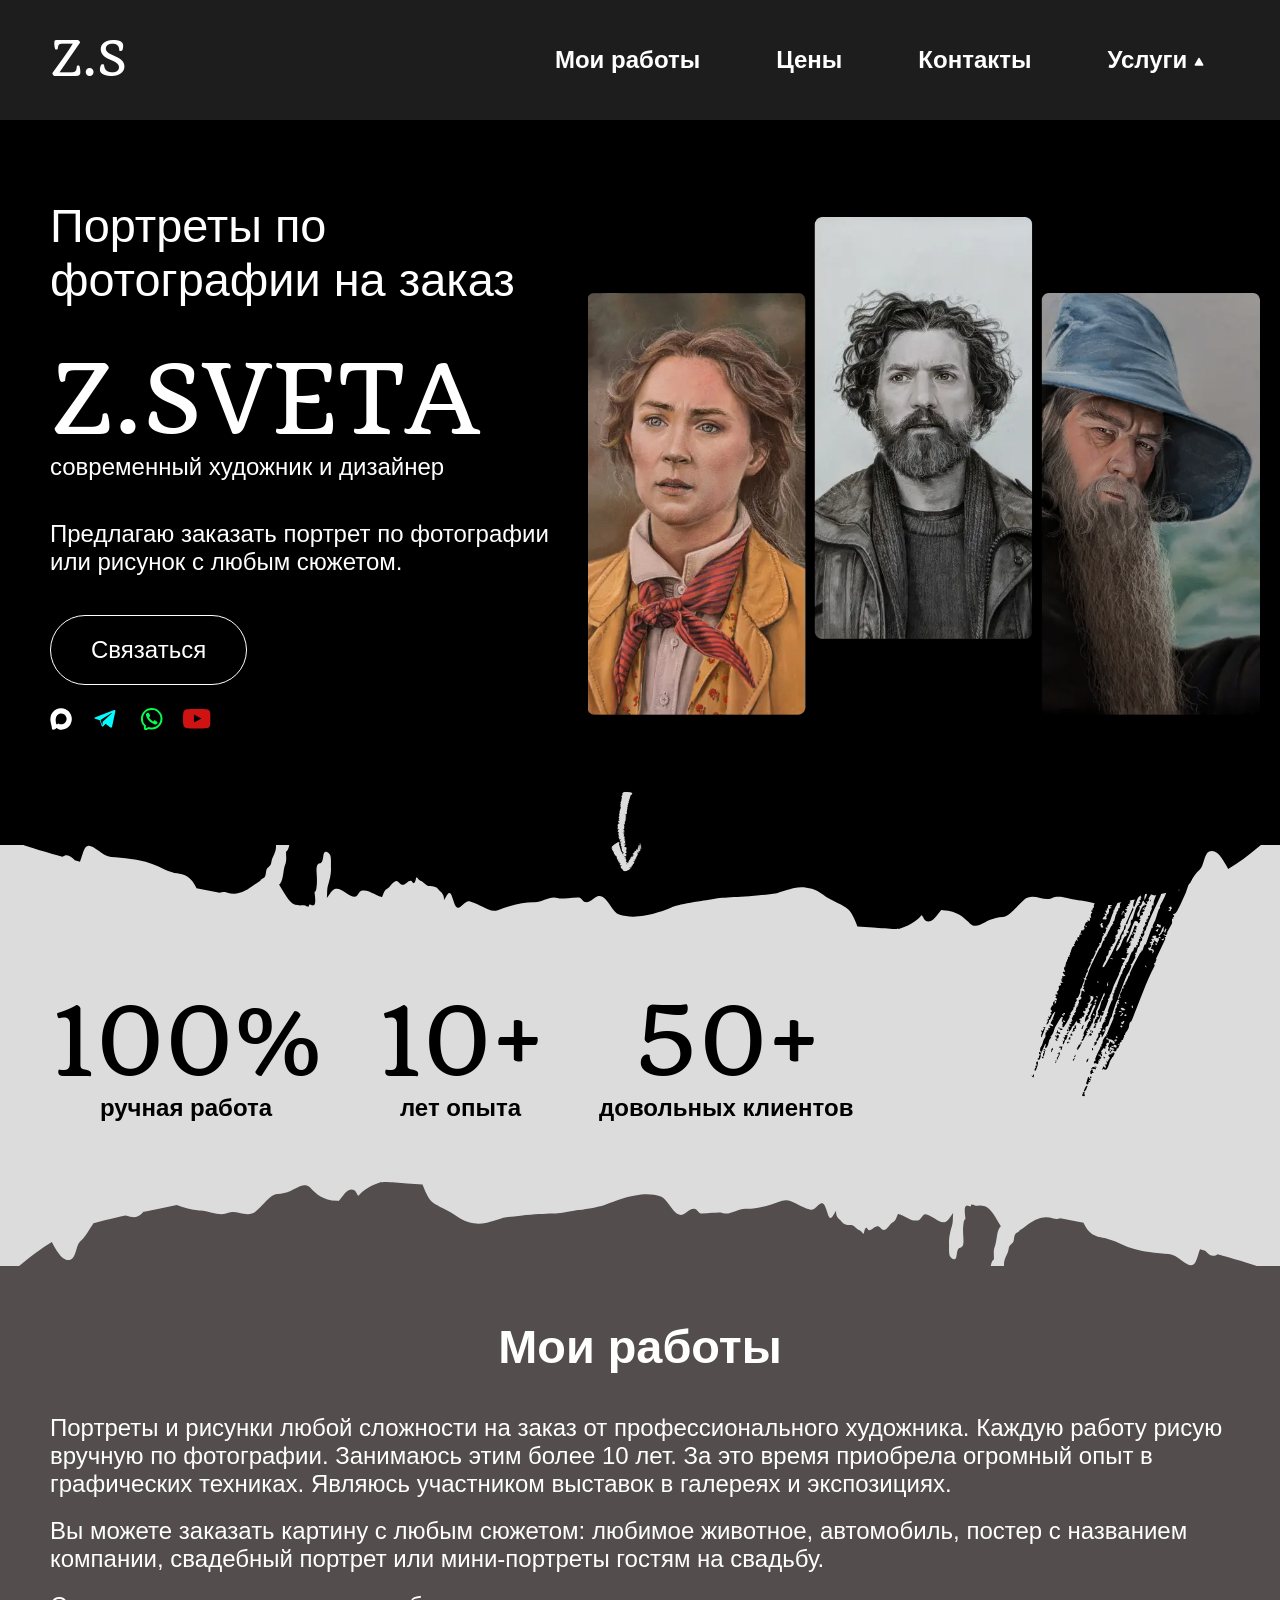
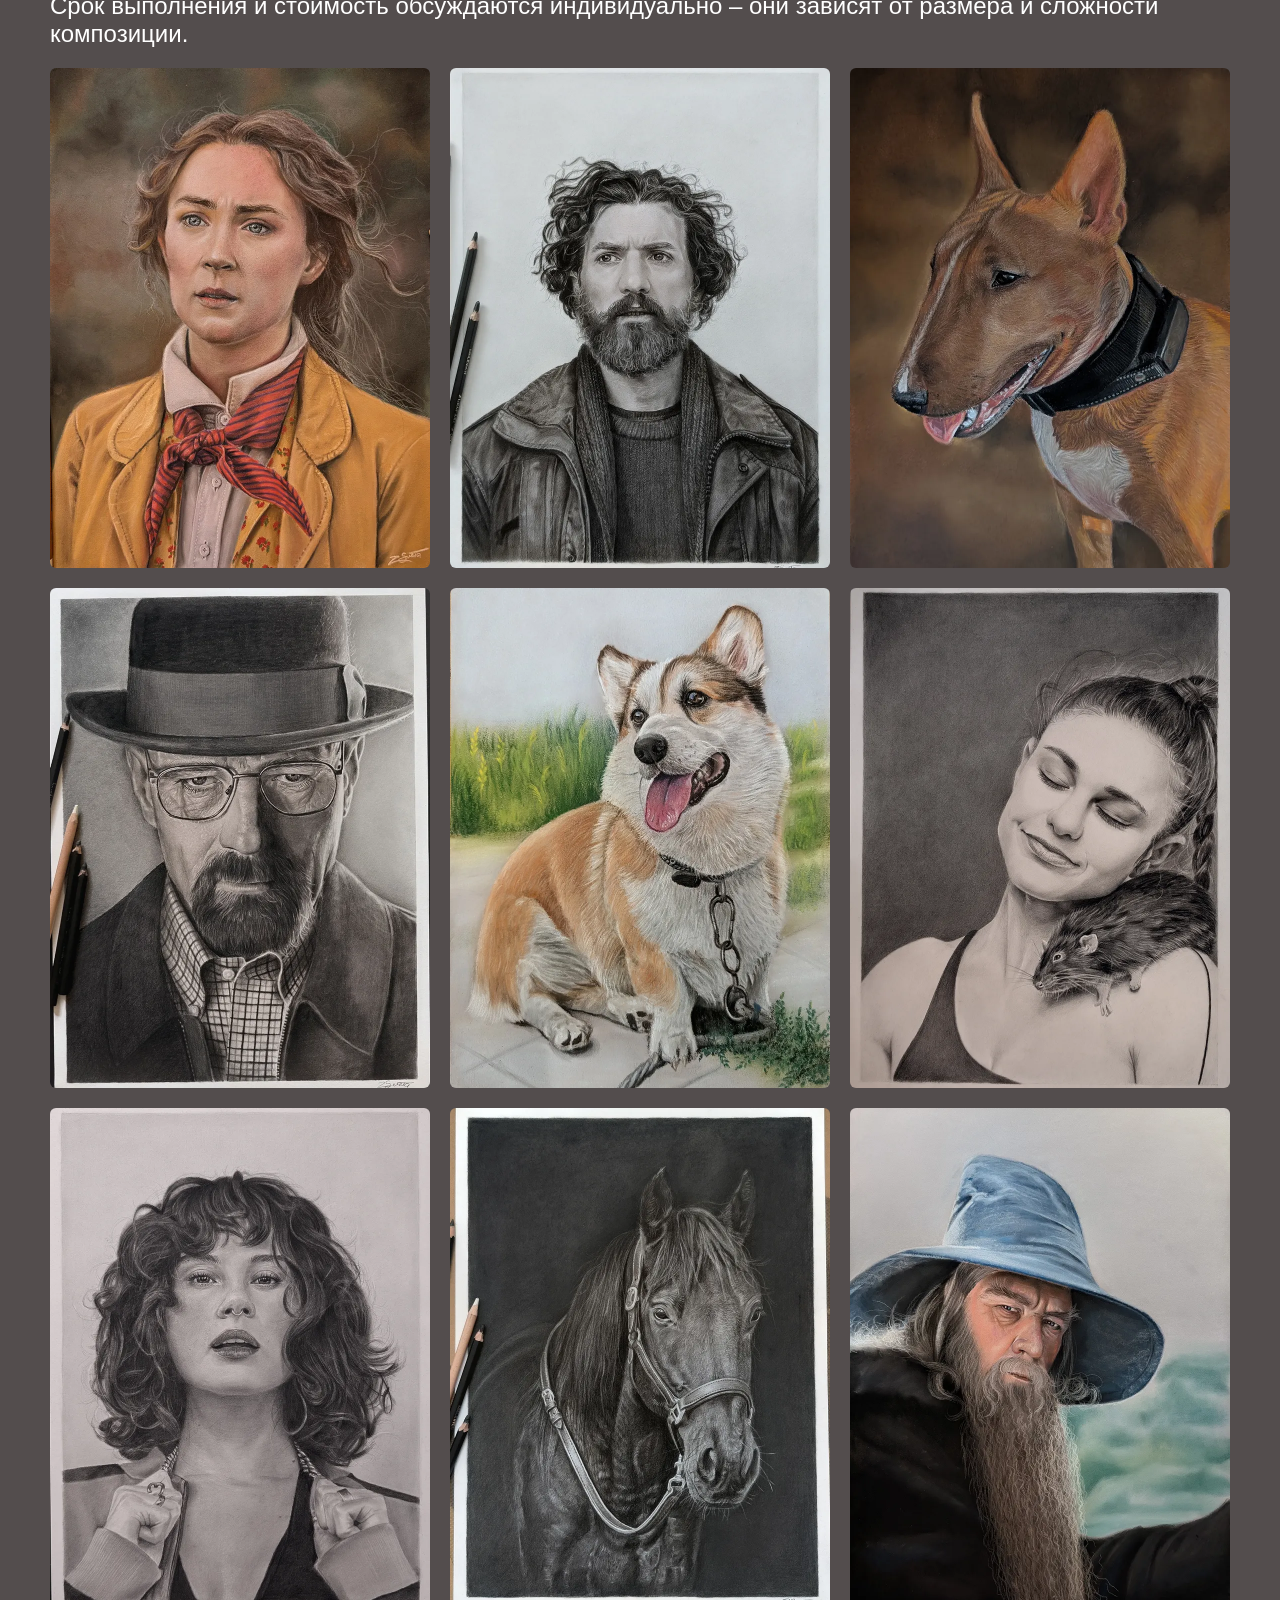
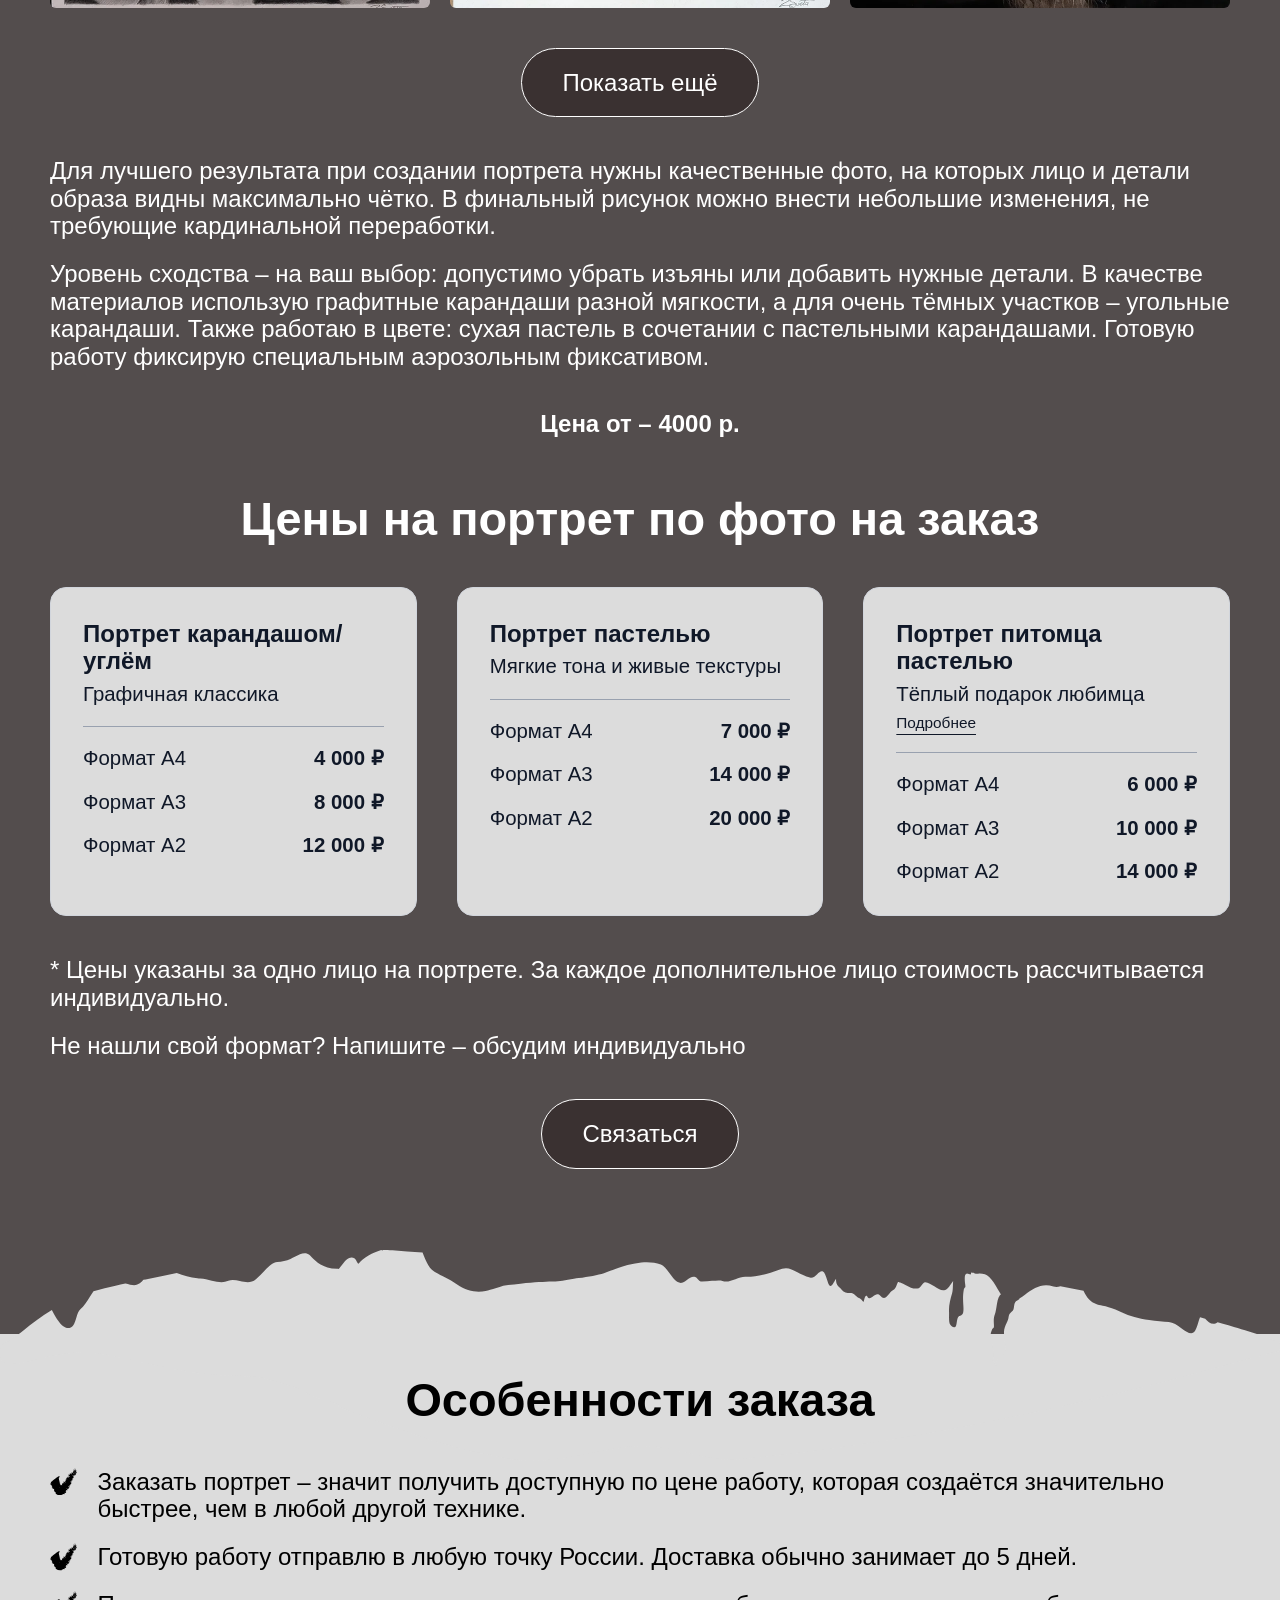
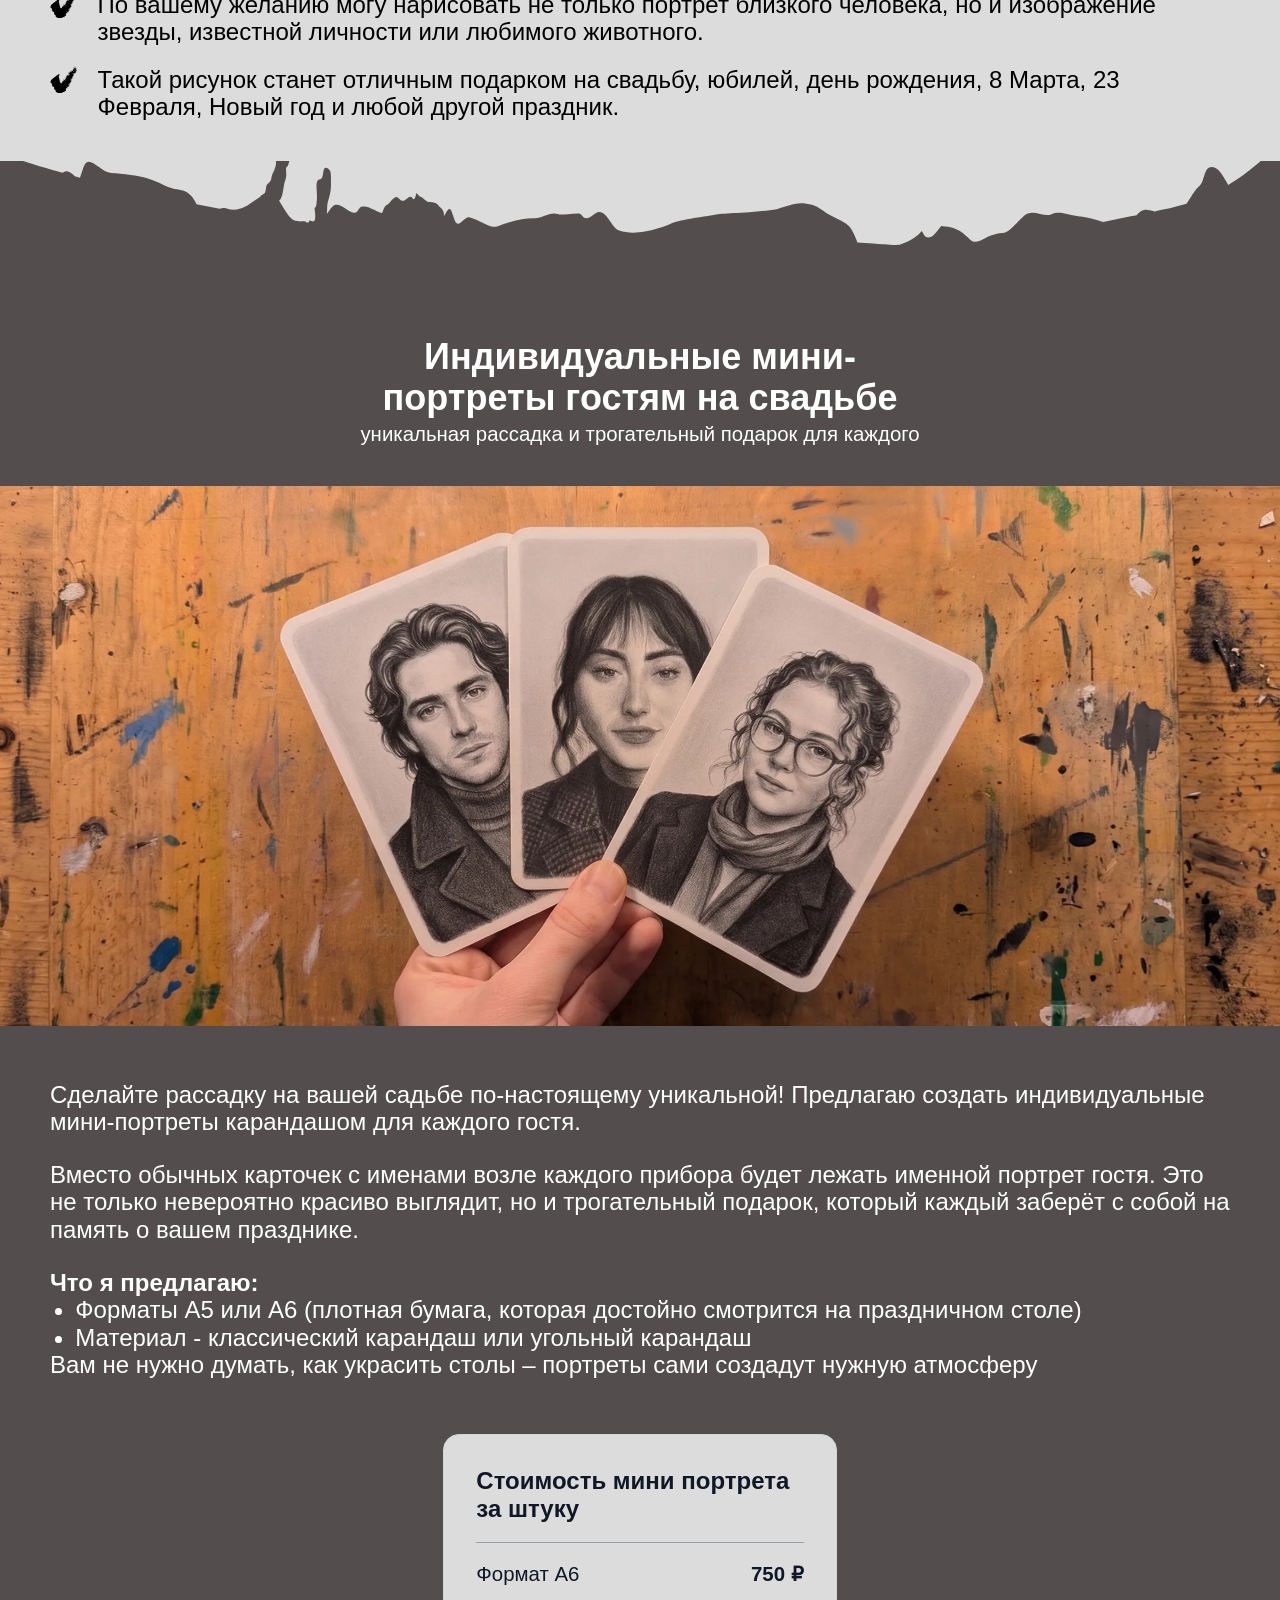
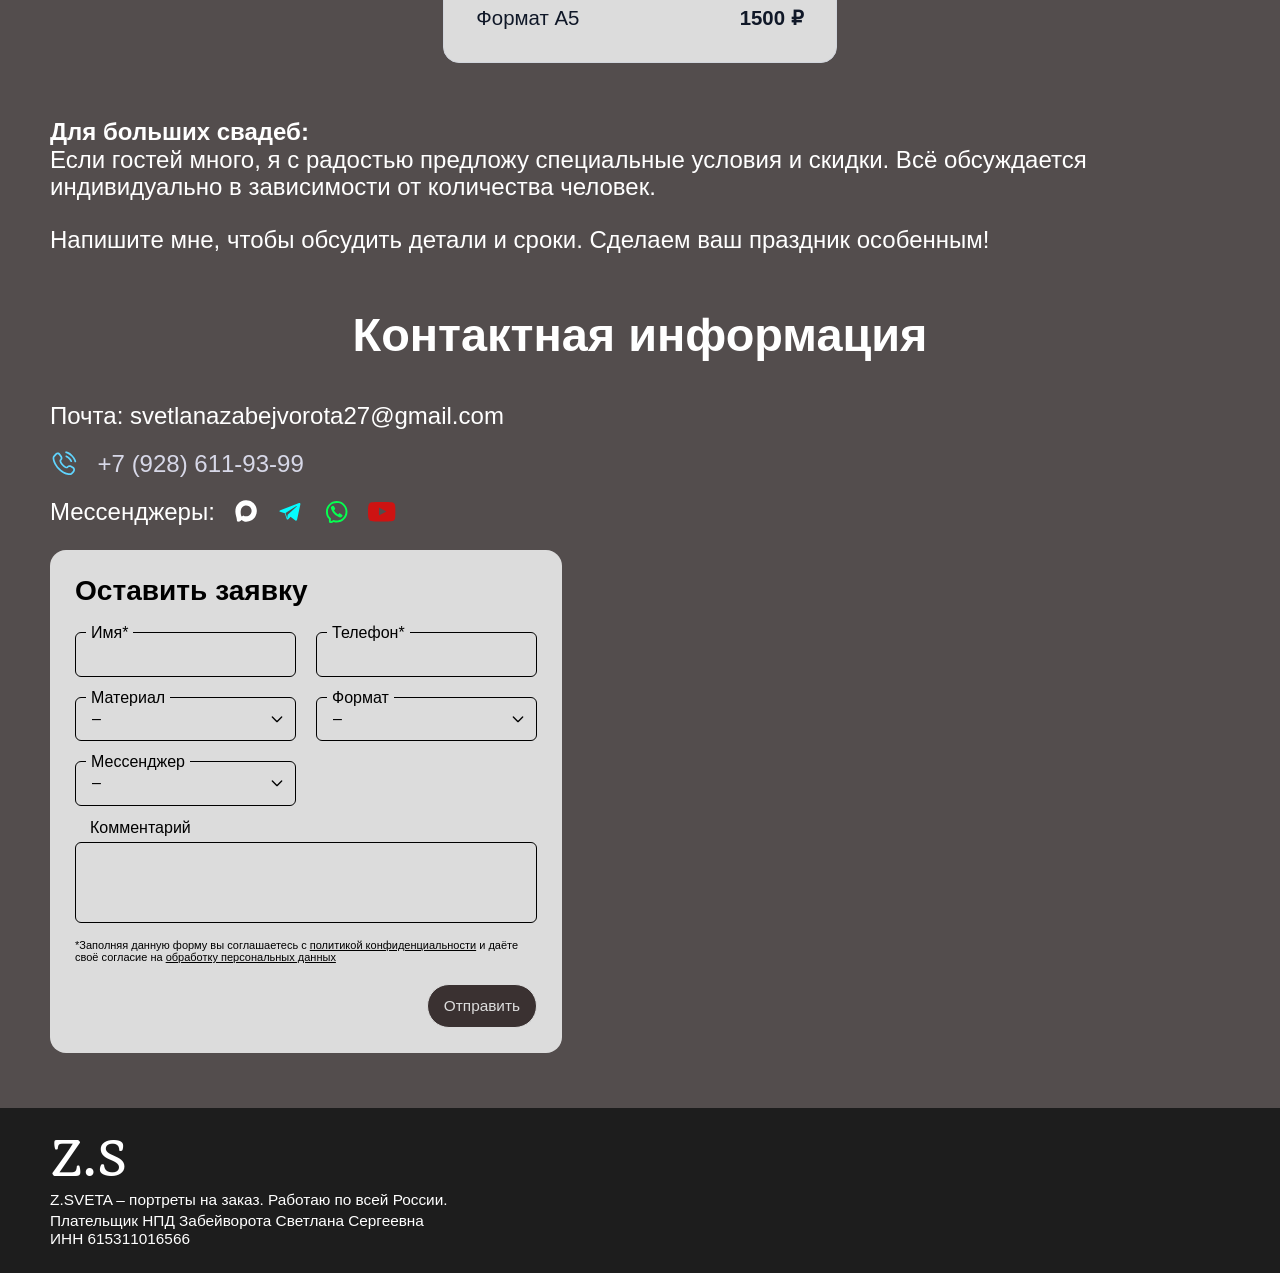
==== commit f6c8f974: "'init'" ====
--- a/index.html
+++ b/index.html
@@ -1 +1 @@
-<!DOCTYPE html><html lang=ru><head><meta charset=utf-8><meta content="width=device-width" name=viewport><meta content="only light" name=color-scheme><link href=/favicon.ico rel=icon sizes=any><link href=/favicon.png rel=icon sizes=120x120 type=image/png><title>Портрет по фото на заказ | Художник Z.SVETA</title><meta content="Портрет по фотографии на заказ от художника Z.SVETA. 100% ручная работа: карандаш, пастель, уголь. Цена от 4000 ₽. Опыт 10+ лет, доставка по России." name=description><link href=https://zsvetaart.ru rel=canonical><link href=/_astro/hero.DKYGhQOU_zeVGX.webp rel=preload as=image><meta content=4e4c4f11cf9303b9 name=yandex-verification><meta content=C897C5694F448BC3334DBB1E7D68A6AD name=msvalidate.01><meta content=LvQRum0GHJ_vB7NYBADrHj_U7cCRwNQ1hW0VBRiqmSQ name=google-site-verification><link href=/_astro/index.mw6folun.css rel=stylesheet></head><body><header class="Zd Ze Za Zb Zc"><div class=Zf><div class="Zg Zh Zj Zi Zk"><div class=Zl><a href=/ class="Zn Zm">Z.S</a></div><div class="Zp Zo"><button class="Zq Zr Zs" aria-controls=aria-nav aria-expanded=false id=hamburger><span class=Zt>Открыть меню</span> <svg class=Zu viewBox="0 0 100 80"><line stroke=currentColor stroke-linecap=round stroke-width=8 x1=20 x2=80 y1=20 y2=20 class="Zv Zw Zx"></line><line stroke=currentColor stroke-linecap=round stroke-width=8 x1=20 x2=80 y1=40 y2=40></line><line stroke=currentColor stroke-linecap=round stroke-width=8 x1=20 x2=80 y1=60 y2=60 class="Zv Zw Zx"></line></svg></button><nav class="Zg Zi Zy Zz" id=aria-nav><ul class="Zg Zh ZA"><li><a href=#my-work class="ZC ZD ZG ZB ZE ZF ZH">Мои работы</a></li><li><a href=#price class="ZC ZD ZG ZB ZE ZF ZH">Цены</a></li><li><a href=#contacts class="ZC ZD ZG ZB ZE ZF ZH">Контакты</a></li></ul></nav><script type=module>window.addEventListener("click",e=>{(e.target.closest("nav a")||!e.target.closest("nav")&&!hamburger.contains(e.target))&&hamburger.setAttribute("aria-expanded",!1)}),hamburger.addEventListener("click",e=>{const t="true"===hamburger.getAttribute("aria-expanded");hamburger.setAttribute("aria-expanded",!t)})</script></div></div></div></header><main><section class=ZI><div class=ZJ><div class="ZL ZK Zy"><div class="Zg ZO ZM ZN ZP Zi"><div class="ZT ZQ ZR ZS ZU"><h1 class="Zn ZV ZW ZX">Портреты по фотографии на заказ</h1><p class=ZV><span class="Zm ZY">Z.SVETA</span><br>современный художник и дизайнер</p><p class=ZV>Предлагаю заказать портрет по фотографии или рисунок с любым сюжетом.</p><div class="Zg ZZ Zp"><svg aria-hidden=true class="Zib Zjb Zhb Zkb Zlb Zmb"><use href=/icons.svg#arrow></use></svg> <a href=#contacts class="ZC ZD ZG Zaa Z_">Связаться</a></div><div class="Zg Zba Zi"><a href=https://max.ru/u/f9LHodD0cOLGi-N418dSYtixaGxYnLXbvNcZDrYfZaHuGHUZ616_oOPVWuE class="ZCa Zq" title=Max><span class=Zt>Написать в Max</span> <svg aria-hidden=true class=ZGb height=0.8lh width=0.8lh><use href=/icons.svg#max></use></svg> </a><a href=https://t.me/svetazabey class="ZCa Zq" title=Telegram><span class=Zt>Написать в Telegram</span> <svg aria-hidden=true class=ZGb><use href=/icons.svg#telegram></use></svg> </a><a href=https://wa.me/79286119399 class="ZCa Zq" title=WhatsApp><span class=Zt>Написать в WhatsApp</span> <svg aria-hidden=true class=ZGb height=0.85lh width=0.85lh><use href=/icons.svg#whatsapp></use></svg> </a><a href=https://www.youtube.com/@ZSvetaArt class="ZCa Zq" title=YouTube><span class=Zt>YouTube канал</span> <svg aria-hidden=true class=ZGb><use href=/icons.svg#youtube></use></svg></a></div></div><div class="Zea Zca Zda Zfa Zga Zha Zia" style="background-image:url('/_astro/hero.DKYGhQOU_zeVGX.webp')"></div></div></div></div><div class=Zp><div class="Zp Zja"><div class="Zg Zva ZEc"><svg aria-hidden=true class="Zea ZFc ZK Zib Znb Zb Zma Zob" height=211 width=1440 fill=none preserveAspectRatio=none viewBox="0 0 1440 211" xmlns=http://www.w3.org/2000/svg><path d="M609.778 1.32497C646.717 -1.62511 682.731 15.7598 720.034 14.6482C743.677 13.976 766.911 8.60989 792.555 4.25969C817.366 -0.0812607 849.169 -1.93077 872.978 2.71338C878.805 3.79532 883.43 4.74345 887.536 5.54219C917.635 10.0876 938.706 16.0208 963.019 22.893C980.224 28.0974 997.168 33.371 1014.75 39.0156C1027.89 43.3727 1037.78 46.0297 1060.38 54.6605C1055.91 54.3585 1060.13 56.4573 1066.57 58.266C1073.2 60.2508 1082.82 62.5472 1094.72 66.9483C1095.66 69.8003 1109.77 73.8561 1123.44 77.2472C1127.68 78.5396 1131.78 79.6849 1135.83 80.6732C1152.56 85.8572 1179.41 84.0445 1212.18 86.9269C1235.18 89.2862 1254.05 93.29 1273.75 96.9889C1285.46 99.2523 1297.21 101.581 1308.17 103.613C1327.36 106.891 1341.96 109.643 1361.15 107.446C1362.19 107.347 1363.26 107.242 1364.34 107.131C1375.63 106.429 1387.33 103.689 1400.5 100.552C1404.99 99.5428 1409.66 98.4662 1415.06 97.97L1414.25 98.2126C1416.81 97.9845 1421.22 96.8541 1425.31 96.8748C1428.84 96.8563 1431.8 97.3299 1434.7 97.821C1436.2 98.0853 1437.59 99.2646 1438.61 101.14C1439.62 103.019 1440.19 105.426 1440.19 107.914C1440.19 110.403 1439.61 112.815 1438.62 114.69C1437.63 116.56 1436.33 117.73 1435.06 118.033C1432.63 118.604 1430.34 119.287 1429.27 120.023C1427.94 120.888 1427.45 121.78 1423.27 123.982C1422.95 124.047 1422.03 124.417 1421.7 124.453C1419.72 125.809 1416.61 127.954 1413.33 130.335C1404.53 136.696 1393.89 144.352 1381.68 150.642C1379.1 146.173 1376.61 142.302 1374.07 139.289C1371.63 136.165 1369.09 133.981 1366.31 133.009C1363.51 132.032 1359.97 132.309 1357.91 134.81C1356.07 137.06 1355.01 140.438 1353.9 143.658C1352.74 147.022 1351.5 150.221 1349.32 151.655C1345.66 154.078 1342.46 158.923 1338.88 163.922C1337.56 165.742 1336.2 167.583 1334.81 169.324C1326.24 171.56 1318.07 173.334 1310 174.949C1306.2 175.697 1302.53 176.395 1298.9 177.075C1294.47 176.025 1290.49 175.154 1287.11 175.576C1284.1 175.953 1281.35 178.107 1278.62 180.785C1276.91 181.095 1275.19 181.404 1273.49 181.713C1262.5 183.698 1251.65 185.641 1241.16 187.699C1233.91 185.348 1226.08 183.073 1217.92 182.23C1216.88 182.134 1215.85 182.06 1214.78 182.012C1210.48 181.822 1206.11 180.772 1201.72 179.866C1195.24 178.524 1188.72 177.496 1183.08 179.783C1179.32 181.311 1174.8 180.491 1170.17 179.614C1163.93 178.443 1157.62 177.128 1152.11 181.404C1148.61 184.098 1145.31 187.235 1142.13 190.09C1137.1 194.633 1132.36 198.455 1128.21 198.592C1122.76 198.769 1117.81 200.138 1113.18 201.717C1111.51 202.425 1109.9 203.188 1108.32 203.915C1102.05 206.821 1096.38 209.181 1091.73 205.551C1091.02 205.001 1090.23 204.284 1089.31 203.461C1084.31 198.985 1077.36 192.623 1060.86 191.736C1060.24 191.692 1059.61 191.663 1058.97 191.649C1057.73 192.728 1055.87 195.084 1053.78 197.407C1050.35 201.17 1046.29 204.845 1040.95 202.137C1040.16 201.731 1039.41 200.423 1038.71 199.221C1037.81 197.692 1036.98 196.342 1036.17 197.259C1033.82 199.942 1030.11 202.73 1024.92 205.328C1021.11 207.236 1016.43 209.011 1011.12 210.484C1010.67 210.367 1010.22 210.245 1009.76 210.119C1009.02 211.433 993.661 209.812 982.087 209.195C976.32 208.809 970.494 208.409 964.604 207.98C962.462 202.91 960.233 198.286 957.618 194.613C954.202 189.813 948.977 187.556 942.268 184.638C939.492 183.43 936.486 182.112 933.143 180.435C930.832 179.187 928.362 177.744 925.747 176.005C914.635 168.623 901.812 167.823 893.724 169.572C892.001 169.938 890.292 170.353 888.48 170.82C884.311 171.934 879.191 173.207 873.895 174.851C868.111 175.665 861.355 176.307 854.387 176.915C837.463 178.411 827.76 178.655 818.532 178.988C814.003 179.165 810.143 179.373 807.149 179.875C803.412 180.502 798.996 181.112 794.319 181.763C792.579 182.003 790.727 182.248 788.892 182.497C778.173 183.943 766.958 185.535 760.576 187.421C758.29 188.094 755.926 188.915 753.353 189.795C746.222 192.233 737.56 195.188 725.465 197.115C712.822 199.136 704.849 198.266 696.543 196.096C693.192 195.213 690.07 191.414 686.947 187.485C682.405 181.914 677.778 176.096 671.743 178.051C670.344 178.507 668.852 179.479 667.274 180.498C664.369 182.372 661.373 184.398 658.054 183.643C656.885 183.381 655.904 182.352 654.907 181.345C653.815 180.236 652.739 179.153 651.546 179.125C647.008 179.023 642.85 179.404 638.932 179.751C634.042 180.193 629.846 180.562 627.248 179.71C622.696 178.187 617.593 179.801 612.623 181.437C608.74 182.688 604.874 183.957 601.075 183.841C593.26 183.606 583.67 185.149 573.076 187.886C568.897 188.994 564.486 190.3 560.062 191.761C554.375 193.672 549.246 191.378 542.942 188.424C538.974 186.587 534.421 184.49 528.871 183.006C525.716 182.165 523.036 184.383 520.656 186.429C518.444 188.315 516.383 190.058 514.197 189.152C512.266 188.35 510.969 184.757 509.736 181.345C508.352 177.547 507.104 173.975 505.118 174.723C504.064 175.121 502.812 176.962 501.317 179.149C500.726 180.014 500.094 180.93 499.424 181.837C499.442 181.102 499.436 180.445 499.425 179.948C499.347 176.435 497.254 174.632 495.19 172.866C494.372 172.16 493.567 171.463 492.895 170.663C490.429 167.716 485.855 167.331 482.347 167.549C480.855 167.64 479.515 166.581 477.927 165.344C476.521 164.246 474.934 163.007 472.924 162.311C471.777 161.914 470.88 160.915 470.137 160.081C469.6 159.477 469.142 158.962 468.725 158.833C468.364 158.722 468.097 159.735 467.797 160.876C467.58 161.698 467.345 162.588 467.045 163.172C466.334 164.568 465.392 165.005 464.714 164.576C464.401 164.378 464.148 163.992 463.897 163.607C463.605 163.159 463.314 162.708 462.924 162.556C461.131 161.861 459.425 163.048 457.65 164.28C455.703 165.635 453.644 167.042 451.341 166.075C450.614 165.771 449.831 165.053 449.071 164.357C448.277 163.628 447.505 162.925 446.857 162.747C444.226 162.026 441.817 164.591 439.597 166.95C438.117 168.519 436.741 169.995 435.43 170.354C433.031 171.012 431.798 174.055 430.889 176.301C430.418 177.466 430.033 178.422 429.615 178.717C429.224 178.642 428.828 178.55 428.439 178.45C428.08 178.236 427.708 178.014 427.366 178.095C427.34 178.101 427.315 178.114 427.289 178.121C425.106 177.436 422.965 176.443 420.838 175.454C416.061 173.23 411.315 171.029 406.406 172.428C405.346 172.729 404.287 173.997 403.208 175.285C401.887 176.863 400.534 178.477 399.121 178.392C395.751 178.189 392.317 176.205 388.934 174.249C383.846 171.308 378.873 168.435 374.421 171.788C372.952 172.895 371.534 174.718 370.113 176.555C369.32 177.578 368.524 178.611 367.719 179.515C367.86 177.862 367.922 176.312 367.98 174.866C368.1 171.887 368.203 169.336 368.95 167.157C370.717 162.006 372.695 154.924 372.357 149.794C372.266 148.402 372.286 146.849 372.311 145.286C372.375 141.363 372.438 137.356 370.667 135.581C369.472 134.384 366.417 131.642 364.561 134.679C364.157 135.34 363.929 136.64 363.675 138.084C363.219 140.68 362.675 143.753 360.876 144.502C360.574 144.628 360.244 144.742 359.903 144.85C358.543 145.279 357.022 145.753 356.49 147.842C355.879 150.249 356.073 152.989 356.3 156.182C356.596 160.342 356.947 165.283 355.645 171.271C355.387 172.455 354.859 172.87 354.46 173.184C354.178 173.405 353.964 173.582 353.949 173.937C353.932 174.345 354.04 175.191 354.177 176.261C354.661 180.035 355.501 186.631 352.539 186.969C351.737 187.06 350.807 186.763 349.976 186.495C348.75 186.1 347.733 185.774 347.619 186.858C347.576 187.269 347.549 187.715 347.528 188.176C346.557 188.065 345.586 187.954 344.616 187.843C343.35 186.578 341.611 186.722 339.444 186.907C338.918 186.952 338.364 186.995 337.788 187.024C335.867 186.794 333.947 186.566 332.032 186.33C330.506 185.813 328.879 184.953 327.154 183.571C323.709 180.803 320.637 176.188 317.653 171.673C316.396 169.771 315.151 167.883 313.894 166.162C314.367 165.939 314.793 165.678 315.118 165.323C317.343 162.894 318.169 158.181 318.927 153.844C319.431 150.958 319.907 148.238 320.748 146.472C322.287 143.238 322.056 139.494 321.886 136.725C321.798 135.289 321.729 134.113 321.929 133.41C322.09 132.846 322.483 132.575 322.883 132.295C323.232 132.05 323.594 131.794 323.819 131.338C326.558 125.799 325.642 122.631 324.311 118.02C323.578 115.477 322.72 112.493 322.276 108.431C321.88 104.128 321.961 102.866 323.417 101.121C322.22 99.015 321.012 96.9092 319.805 94.8032C319.35 94.9502 319.028 96.2872 318.582 98.5069C317.786 102.471 314.98 103.967 312.796 105.136C311.784 105.677 310.904 106.15 310.414 106.765C307.81 110.034 308.668 114.502 309.424 118.434C309.84 120.599 310.224 122.602 309.983 124.152C309.88 124.815 310.057 125.468 310.235 126.134C310.372 126.649 310.514 127.172 310.529 127.713C310.635 131.64 309.122 134.586 307.696 137.321C306.88 138.887 306.103 140.389 305.687 141.965C305.56 142.445 305.461 142.934 305.369 143.409C305.234 144.102 305.103 144.763 304.888 145.331C304.399 146.625 303.36 147.511 302.223 148.476C301.64 148.971 301.032 149.487 300.459 150.093C299.717 150.877 299.473 152.436 299.216 154.064C299.034 155.215 298.843 156.4 298.47 157.381C297.794 159.154 296.378 159.815 295.067 160.429C294.495 160.696 293.932 160.962 293.464 161.299C293.273 161.437 293.186 161.705 293.172 162.072C291 163.342 288.934 164.636 286.929 165.903C276.905 172.253 268.123 177.758 254.942 174.107C252.449 173.417 249.74 173.61 247.058 174.242C238.449 172.846 229.788 171.397 221.062 169.905C219.293 166.392 217.184 163.452 214.68 161.158C209.873 156.853 205.221 155.989 199.481 154.971C195.258 154.217 190.698 153.372 185.185 150.989C176.137 146.982 166.59 143.613 156.126 141.925C153.182 141.464 150.179 141.038 147.234 140.654C139.147 139.648 131.29 138.935 125.057 138.651C120.468 138.436 115.458 135.312 111.012 132.398C104.51 128.302 98.8 124.619 95.3814 130.024C94.2458 131.751 93.1684 134.746 92.1305 137.655C91.3913 139.727 90.668 141.75 89.9631 143.257C88.0849 142.797 86.0364 142.342 84.1457 141.875C80.7482 138.293 75.3197 134.452 70.2322 138.449C68.1886 137.952 66.1933 137.455 64.3067 136.95C60.0096 135.891 56.006 134.81 51.7825 133.708C50.4388 133.344 49.0769 132.977 47.6794 132.607C47.6663 132.603 47.6532 132.599 47.6402 132.595C44.9175 131.85 42.1289 131.094 39.3402 130.324C38.1687 129.995 37.0162 129.666 35.8151 129.334C32.8889 128.494 29.7855 127.635 26.8748 126.757C25.2793 126.289 23.7228 125.821 22.1386 125.341C19.552 124.561 17.0176 123.765 14.4255 122.947C10.2857 121.628 6.18347 120.25 2.13369 118.848C1.4756 118.617 0.862504 117.981 0.445307 117.047C0.0276103 116.112 -0.1687 114.961 -0.0957952 113.791C-0.0225826 112.62 0.316526 111.499 0.846964 110.626C1.37616 109.756 2.05947 109.214 2.73674 109.07C6.91038 108.203 11.0623 107.329 15.1984 106.417C17.7865 105.856 20.3045 105.27 22.8656 104.687C24.4364 104.327 25.9727 103.968 27.5508 103.603C30.4268 102.913 33.494 102.213 36.3792 101.508C37.5647 101.231 38.6988 100.951 39.8551 100.669C42.6103 100.011 45.3655 99.3504 48.059 98.6855C48.0756 98.6816 48.0922 98.6777 48.1088 98.6738C49.479 98.3471 50.8083 98.0178 52.1256 97.6898C56.2892 96.6921 60.2386 95.6898 64.4789 94.6913C66.555 94.1517 68.8698 93.6223 71.0609 93.0844C72.2719 92.7849 73.504 92.4832 74.7364 92.1842C75.4101 92.025 76.1053 91.8671 76.7521 91.7081C92.2484 87.9491 107.646 84.2404 123.082 80.6403C130.952 78.8284 138.539 77.0446 146.465 75.2836C154.028 73.5456 161.803 71.8309 169.482 70.1444C184.955 66.7514 200.418 63.4736 215.9 60.3055C314.096 40.1645 412.735 22.9544 511.407 11.1536C525.486 9.4586 539.85 7.8836 553.986 6.43072C558.805 5.93442 563.748 5.4483 568.474 4.98144C577.877 4.07431 586.994 3.22565 596.451 2.42407C600.755 2.04839 605.236 1.68327 609.778 1.32497Z" fill=currentColor></path></svg></div><div class="Zka Zma Zla"><div class="Zp Zf"><svg aria-hidden=true class="Zib Zb Zpb hidden Zqb Zrb Zsb Ztb Zub Zvb"><use href=/icons.svg#stroke></use></svg><ul class="Zg ZO Zna Zoa"><li class="Zg ZO ZH Zpa"><span class="Zm ZY ZW">100%</span> ручная работа</li><li class="Zg ZO ZH Zpa"><span class="Zm ZY ZW">10+</span>лет опыта</li><li class="Zg ZO ZH Zpa"><span class="Zm ZY ZW">50+</span>довольных клиентов</li></ul></div></div><div class="Zg Zva ZEc"><svg aria-hidden=true class="Zea ZFc ZK Zib Znb Zxb Zwb Zyb Zzb" height=211 width=1440 fill=none preserveAspectRatio=none viewBox="0 0 1440 211" xmlns=http://www.w3.org/2000/svg><path d="M609.778 1.32497C646.717 -1.62511 682.731 15.7598 720.034 14.6482C743.677 13.976 766.911 8.60989 792.555 4.25969C817.366 -0.0812607 849.169 -1.93077 872.978 2.71338C878.805 3.79532 883.43 4.74345 887.536 5.54219C917.635 10.0876 938.706 16.0208 963.019 22.893C980.224 28.0974 997.168 33.371 1014.75 39.0156C1027.89 43.3727 1037.78 46.0297 1060.38 54.6605C1055.91 54.3585 1060.13 56.4573 1066.57 58.266C1073.2 60.2508 1082.82 62.5472 1094.72 66.9483C1095.66 69.8003 1109.77 73.8561 1123.44 77.2472C1127.68 78.5396 1131.78 79.6849 1135.83 80.6732C1152.56 85.8572 1179.41 84.0445 1212.18 86.9269C1235.18 89.2862 1254.05 93.29 1273.75 96.9889C1285.46 99.2523 1297.21 101.581 1308.17 103.613C1327.36 106.891 1341.96 109.643 1361.15 107.446C1362.19 107.347 1363.26 107.242 1364.34 107.131C1375.63 106.429 1387.33 103.689 1400.5 100.552C1404.99 99.5428 1409.66 98.4662 1415.06 97.97L1414.25 98.2126C1416.81 97.9845 1421.22 96.8541 1425.31 96.8748C1428.84 96.8563 1431.8 97.3299 1434.7 97.821C1436.2 98.0853 1437.59 99.2646 1438.61 101.14C1439.62 103.019 1440.19 105.426 1440.19 107.914C1440.19 110.403 1439.61 112.815 1438.62 114.69C1437.63 116.56 1436.33 117.73 1435.06 118.033C1432.63 118.604 1430.34 119.287 1429.27 120.023C1427.94 120.888 1427.45 121.78 1423.27 123.982C1422.95 124.047 1422.03 124.417 1421.7 124.453C1419.72 125.809 1416.61 127.954 1413.33 130.335C1404.53 136.696 1393.89 144.352 1381.68 150.642C1379.1 146.173 1376.61 142.302 1374.07 139.289C1371.63 136.165 1369.09 133.981 1366.31 133.009C1363.51 132.032 1359.97 132.309 1357.91 134.81C1356.07 137.06 1355.01 140.438 1353.9 143.658C1352.74 147.022 1351.5 150.221 1349.32 151.655C1345.66 154.078 1342.46 158.923 1338.88 163.922C1337.56 165.742 1336.2 167.583 1334.81 169.324C1326.24 171.56 1318.07 173.334 1310 174.949C1306.2 175.697 1302.53 176.395 1298.9 177.075C1294.47 176.025 1290.49 175.154 1287.11 175.576C1284.1 175.953 1281.35 178.107 1278.62 180.785C1276.91 181.095 1275.19 181.404 1273.49 181.713C1262.5 183.698 1251.65 185.641 1241.16 187.699C1233.91 185.348 1226.08 183.073 1217.92 182.23C1216.88 182.134 1215.85 182.06 1214.78 182.012C1210.48 181.822 1206.11 180.772 1201.72 179.866C1195.24 178.524 1188.72 177.496 1183.08 179.783C1179.32 181.311 1174.8 180.491 1170.17 179.614C1163.93 178.443 1157.62 177.128 1152.11 181.404C1148.61 184.098 1145.31 187.235 1142.13 190.09C1137.1 194.633 1132.36 198.455 1128.21 198.592C1122.76 198.769 1117.81 200.138 1113.18 201.717C1111.51 202.425 1109.9 203.188 1108.32 203.915C1102.05 206.821 1096.38 209.181 1091.73 205.551C1091.02 205.001 1090.23 204.284 1089.31 203.461C1084.31 198.985 1077.36 192.623 1060.86 191.736C1060.24 191.692 1059.61 191.663 1058.97 191.649C1057.73 192.728 1055.87 195.084 1053.78 197.407C1050.35 201.17 1046.29 204.845 1040.95 202.137C1040.16 201.731 1039.41 200.423 1038.71 199.221C1037.81 197.692 1036.98 196.342 1036.17 197.259C1033.82 199.942 1030.11 202.73 1024.92 205.328C1021.11 207.236 1016.43 209.011 1011.12 210.484C1010.67 210.367 1010.22 210.245 1009.76 210.119C1009.02 211.433 993.661 209.812 982.087 209.195C976.32 208.809 970.494 208.409 964.604 207.98C962.462 202.91 960.233 198.286 957.618 194.613C954.202 189.813 948.977 187.556 942.268 184.638C939.492 183.43 936.486 182.112 933.143 180.435C930.832 179.187 928.362 177.744 925.747 176.005C914.635 168.623 901.812 167.823 893.724 169.572C892.001 169.938 890.292 170.353 888.48 170.82C884.311 171.934 879.191 173.207 873.895 174.851C868.111 175.665 861.355 176.307 854.387 176.915C837.463 178.411 827.76 178.655 818.532 178.988C814.003 179.165 810.143 179.373 807.149 179.875C803.412 180.502 798.996 181.112 794.319 181.763C792.579 182.003 790.727 182.248 788.892 182.497C778.173 183.943 766.958 185.535 760.576 187.421C758.29 188.094 755.926 188.915 753.353 189.795C746.222 192.233 737.56 195.188 725.465 197.115C712.822 199.136 704.849 198.266 696.543 196.096C693.192 195.213 690.07 191.414 686.947 187.485C682.405 181.914 677.778 176.096 671.743 178.051C670.344 178.507 668.852 179.479 667.274 180.498C664.369 182.372 661.373 184.398 658.054 183.643C656.885 183.381 655.904 182.352 654.907 181.345C653.815 180.236 652.739 179.153 651.546 179.125C647.008 179.023 642.85 179.404 638.932 179.751C634.042 180.193 629.846 180.562 627.248 179.71C622.696 178.187 617.593 179.801 612.623 181.437C608.74 182.688 604.874 183.957 601.075 183.841C593.26 183.606 583.67 185.149 573.076 187.886C568.897 188.994 564.486 190.3 560.062 191.761C554.375 193.672 549.246 191.378 542.942 188.424C538.974 186.587 534.421 184.49 528.871 183.006C525.716 182.165 523.036 184.383 520.656 186.429C518.444 188.315 516.383 190.058 514.197 189.152C512.266 188.35 510.969 184.757 509.736 181.345C508.352 177.547 507.104 173.975 505.118 174.723C504.064 175.121 502.812 176.962 501.317 179.149C500.726 180.014 500.094 180.93 499.424 181.837C499.442 181.102 499.436 180.445 499.425 179.948C499.347 176.435 497.254 174.632 495.19 172.866C494.372 172.16 493.567 171.463 492.895 170.663C490.429 167.716 485.855 167.331 482.347 167.549C480.855 167.64 479.515 166.581 477.927 165.344C476.521 164.246 474.934 163.007 472.924 162.311C471.777 161.914 470.88 160.915 470.137 160.081C469.6 159.477 469.142 158.962 468.725 158.833C468.364 158.722 468.097 159.735 467.797 160.876C467.58 161.698 467.345 162.588 467.045 163.172C466.334 164.568 465.392 165.005 464.714 164.576C464.401 164.378 464.148 163.992 463.897 163.607C463.605 163.159 463.314 162.708 462.924 162.556C461.131 161.861 459.425 163.048 457.65 164.28C455.703 165.635 453.644 167.042 451.341 166.075C450.614 165.771 449.831 165.053 449.071 164.357C448.277 163.628 447.505 162.925 446.857 162.747C444.226 162.026 441.817 164.591 439.597 166.95C438.117 168.519 436.741 169.995 435.43 170.354C433.031 171.012 431.798 174.055 430.889 176.301C430.418 177.466 430.033 178.422 429.615 178.717C429.224 178.642 428.828 178.55 428.439 178.45C428.08 178.236 427.708 178.014 427.366 178.095C427.34 178.101 427.315 178.114 427.289 178.121C425.106 177.436 422.965 176.443 420.838 175.454C416.061 173.23 411.315 171.029 406.406 172.428C405.346 172.729 404.287 173.997 403.208 175.285C401.887 176.863 400.534 178.477 399.121 178.392C395.751 178.189 392.317 176.205 388.934 174.249C383.846 171.308 378.873 168.435 374.421 171.788C372.952 172.895 371.534 174.718 370.113 176.555C369.32 177.578 368.524 178.611 367.719 179.515C367.86 177.862 367.922 176.312 367.98 174.866C368.1 171.887 368.203 169.336 368.95 167.157C370.717 162.006 372.695 154.924 372.357 149.794C372.266 148.402 372.286 146.849 372.311 145.286C372.375 141.363 372.438 137.356 370.667 135.581C369.472 134.384 366.417 131.642 364.561 134.679C364.157 135.34 363.929 136.64 363.675 138.084C363.219 140.68 362.675 143.753 360.876 144.502C360.574 144.628 360.244 144.742 359.903 144.85C358.543 145.279 357.022 145.753 356.49 147.842C355.879 150.249 356.073 152.989 356.3 156.182C356.596 160.342 356.947 165.283 355.645 171.271C355.387 172.455 354.859 172.87 354.46 173.184C354.178 173.405 353.964 173.582 353.949 173.937C353.932 174.345 354.04 175.191 354.177 176.261C354.661 180.035 355.501 186.631 352.539 186.969C351.737 187.06 350.807 186.763 349.976 186.495C348.75 186.1 347.733 185.774 347.619 186.858C347.576 187.269 347.549 187.715 347.528 188.176C346.557 188.065 345.586 187.954 344.616 187.843C343.35 186.578 341.611 186.722 339.444 186.907C338.918 186.952 338.364 186.995 337.788 187.024C335.867 186.794 333.947 186.566 332.032 186.33C330.506 185.813 328.879 184.953 327.154 183.571C323.709 180.803 320.637 176.188 317.653 171.673C316.396 169.771 315.151 167.883 313.894 166.162C314.367 165.939 314.793 165.678 315.118 165.323C317.343 162.894 318.169 158.181 318.927 153.844C319.431 150.958 319.907 148.238 320.748 146.472C322.287 143.238 322.056 139.494 321.886 136.725C321.798 135.289 321.729 134.113 321.929 133.41C322.09 132.846 322.483 132.575 322.883 132.295C323.232 132.05 323.594 131.794 323.819 131.338C326.558 125.799 325.642 122.631 324.311 118.02C323.578 115.477 322.72 112.493 322.276 108.431C321.88 104.128 321.961 102.866 323.417 101.121C322.22 99.015 321.012 96.9092 319.805 94.8032C319.35 94.9502 319.028 96.2872 318.582 98.5069C317.786 102.471 314.98 103.967 312.796 105.136C311.784 105.677 310.904 106.15 310.414 106.765C307.81 110.034 308.668 114.502 309.424 118.434C309.84 120.599 310.224 122.602 309.983 124.152C309.88 124.815 310.057 125.468 310.235 126.134C310.372 126.649 310.514 127.172 310.529 127.713C310.635 131.64 309.122 134.586 307.696 137.321C306.88 138.887 306.103 140.389 305.687 141.965C305.56 142.445 305.461 142.934 305.369 143.409C305.234 144.102 305.103 144.763 304.888 145.331C304.399 146.625 303.36 147.511 302.223 148.476C301.64 148.971 301.032 149.487 300.459 150.093C299.717 150.877 299.473 152.436 299.216 154.064C299.034 155.215 298.843 156.4 298.47 157.381C297.794 159.154 296.378 159.815 295.067 160.429C294.495 160.696 293.932 160.962 293.464 161.299C293.273 161.437 293.186 161.705 293.172 162.072C291 163.342 288.934 164.636 286.929 165.903C276.905 172.253 268.123 177.758 254.942 174.107C252.449 173.417 249.74 173.61 247.058 174.242C238.449 172.846 229.788 171.397 221.062 169.905C219.293 166.392 217.184 163.452 214.68 161.158C209.873 156.853 205.221 155.989 199.481 154.971C195.258 154.217 190.698 153.372 185.185 150.989C176.137 146.982 166.59 143.613 156.126 141.925C153.182 141.464 150.179 141.038 147.234 140.654C139.147 139.648 131.29 138.935 125.057 138.651C120.468 138.436 115.458 135.312 111.012 132.398C104.51 128.302 98.8 124.619 95.3814 130.024C94.2458 131.751 93.1684 134.746 92.1305 137.655C91.3913 139.727 90.668 141.75 89.9631 143.257C88.0849 142.797 86.0364 142.342 84.1457 141.875C80.7482 138.293 75.3197 134.452 70.2322 138.449C68.1886 137.952 66.1933 137.455 64.3067 136.95C60.0096 135.891 56.006 134.81 51.7825 133.708C50.4388 133.344 49.0769 132.977 47.6794 132.607C47.6663 132.603 47.6532 132.599 47.6402 132.595C44.9175 131.85 42.1289 131.094 39.3402 130.324C38.1687 129.995 37.0162 129.666 35.8151 129.334C32.8889 128.494 29.7855 127.635 26.8748 126.757C25.2793 126.289 23.7228 125.821 22.1386 125.341C19.552 124.561 17.0176 123.765 14.4255 122.947C10.2857 121.628 6.18347 120.25 2.13369 118.848C1.4756 118.617 0.862504 117.981 0.445307 117.047C0.0276103 116.112 -0.1687 114.961 -0.0957952 113.791C-0.0225826 112.62 0.316526 111.499 0.846964 110.626C1.37616 109.756 2.05947 109.214 2.73674 109.07C6.91038 108.203 11.0623 107.329 15.1984 106.417C17.7865 105.856 20.3045 105.27 22.8656 104.687C24.4364 104.327 25.9727 103.968 27.5508 103.603C30.4268 102.913 33.494 102.213 36.3792 101.508C37.5647 101.231 38.6988 100.951 39.8551 100.669C42.6103 100.011 45.3655 99.3504 48.059 98.6855C48.0756 98.6816 48.0922 98.6777 48.1088 98.6738C49.479 98.3471 50.8083 98.0178 52.1256 97.6898C56.2892 96.6921 60.2386 95.6898 64.4789 94.6913C66.555 94.1517 68.8698 93.6223 71.0609 93.0844C72.2719 92.7849 73.504 92.4832 74.7364 92.1842C75.4101 92.025 76.1053 91.8671 76.7521 91.7081C92.2484 87.9491 107.646 84.2404 123.082 80.6403C130.952 78.8284 138.539 77.0446 146.465 75.2836C154.028 73.5456 161.803 71.8309 169.482 70.1444C184.955 66.7514 200.418 63.4736 215.9 60.3055C314.096 40.1645 412.735 22.9544 511.407 11.1536C525.486 9.4586 539.85 7.8836 553.986 6.43072C558.805 5.93442 563.748 5.4483 568.474 4.98144C577.877 4.07431 586.994 3.22565 596.451 2.42407C600.755 2.04839 605.236 1.68327 609.778 1.32497Z" fill=currentColor></path></svg></div></div><svg aria-hidden=true class="Zib Zb Zpb hidden ZAb ZBb ZCb Zhb"><use href=/icons.svg#arrow></use></svg></div></section><section class=ZT id=my-work><div class=Zf><h2 class="Zpa Zn Zy">Мои работы</h2><p class=Zqa>Портреты и рисунки любой сложности на заказ от профессионального художника. Каждую работу рисую вручную по фотографии. Занимаюсь этим более 10 лет. За это время приобрела огромный опыт в графических техниках. Являюсь участником выставок в галереях и экспозициях.</p><p class=Zra>Вы можете заказать картину с любым сюжетом: любимое животное, автомобиль, постер с названием компании, свадебный портрет или мини-портреты гостям на свадьбу.</p><p class=Zra>Срок выполнения и стоимость обсуждаются индивидуально – они зависят от размера и сложности композиции.</p><div class="Zsa Zba Zta Zua"><div class="Zp ZIb ZJb ZKb"><img alt="Портрет Сирши Ронан (Маленькие женщины) пастельными карандашами" src=/_astro/work_15.-CdwQ1zw_1Rfzz.webp class="Zka ZLb ZMb Zea ZOb" decoding=async fetchpriority=auto height=1000 loading=lazy width=760></div><div class="Zp ZIb ZJb ZKb"><img alt="Портрет мужчины (Дэвида Алпея) угольными карандашами" src=/_astro/work_06.D68a8BHQ_ZeeTa6.webp class="Zka ZLb ZMb Zea ZOb" decoding=async fetchpriority=auto height=1000 loading=lazy width=760></div><div class="Zp ZIb ZJb ZKb"><img alt="Портрет бультерьера пастелью" src=/_astro/work_16.Do3a7A8l_Z13o9IM.webp class="Zka ZLb ZMb Zea ZOb" decoding=async fetchpriority=auto height=1000 loading=lazy width=760></div><div class="Zp ZIb ZJb ZKb"><img alt="Портрет Уолтера Вайта (Брайан Крэнстон) из сериала Во все тяжкие, рисунок карандашом по фотографии" src=/_astro/work_04.DGXtDv5o_24otEP.webp class="Zka ZLb ZMb Zea ZOb" decoding=async fetchpriority=auto height=1000 loading=lazy width=760></div><div class="Zp ZIb ZJb ZKb"><img alt="Портрет собаки породы корги" src=/_astro/work_12.BduC_L-t_Z1nNjag.webp class="Zka ZLb ZMb Zea ZOb" decoding=async fetchpriority=auto height=1000 loading=lazy width=760></div><div class="Zp ZIb ZJb ZKb"><img alt="Портрет девушки (Стефани Миллингер) углем и карандашом, детализированный рисунок по фотографии" src=/_astro/work_07.CSIrTlOV_WCLu7.webp class="Zka ZLb ZMb Zea ZOb" decoding=async fetchpriority=auto height=1000 loading=lazy width=760></div><div class="Zp ZIb ZJb ZKb"><img alt="Портрет женщины (Хлои Ван Ландшут) карандашом по фото, реалистичная ручная работа" src=/_astro/work_09.BIFA4b8r_ZJlxf2.webp class="Zka ZLb ZMb Zea ZOb" decoding=async fetchpriority=auto height=1000 loading=lazy width=760></div><div class="Zp ZIb ZJb ZKb"><img alt="Реалистичный рисунок лошади карандашом по фото, пример работы с животными" src=/_astro/work_08.bwxuq5jc_2ke13y.webp class="Zka ZLb ZMb Zea ZOb" decoding=async fetchpriority=auto height=1000 loading=lazy width=760></div><div class="Zp ZIb ZJb ZKb"><img alt="Портрет Гендальфа (Иэн Маккеллен) из Властелина Колец пастелью" src=/_astro/work_13.5vGTctUQ_Za7NW4.webp class="Zka ZLb ZMb Zea ZOb" decoding=async fetchpriority=auto height=1000 loading=lazy width=760></div><div class=hidden id=hiddenGallery><div class="Zp ZIb ZJb ZKb"><img alt="Портрет Джульетты Николс (Ребекка Фергюсон) карандашом" src=/_astro/work_14.Chzq8EI7_11HlSp.webp class="Zka ZLb ZMb Zea ZOb" decoding=async fetchpriority=auto height=1000 loading=lazy width=760></div><div class="Zp ZIb ZJb ZKb"><img alt="Реалистичный рисунок женского портрета, выполненный карандашом и углем" src=/_astro/work_17.PqpPXXsG_1TkR6b.webp class="Zka ZLb ZMb Zea ZOb" decoding=async fetchpriority=auto height=1000 loading=lazy width=760></div><div class="Zp ZIb ZJb ZKb"><img alt="Портрет девушки (Анны Канюк) углем и карандашом, пример работы по фотографии известной личности" src=/_astro/work_10.Bv051Z_v_PhcIz.webp class="Zka ZLb ZMb Zea ZOb" decoding=async fetchpriority=auto height=1000 loading=lazy width=760></div><div class="Zp ZIb ZJb ZKb"><img alt="Портрет молодой девушки (Дженны Ортеги) карандашом, пример работы по фотографии звезды" src=/_astro/work_01.DeuFOJDi_Z19Qi2K.webp class="Zka ZLb ZMb Zea ZOb" decoding=async fetchpriority=auto height=1000 loading=lazy width=760></div><div class="Zp ZIb ZJb ZKb"><img alt="Портрет молодой женщины (Эллы Пернелл) карандашом, детализированный рисунок по фотографии" src=/_astro/work_03.Dc0Jmry7_Z1CUKqx.webp class="Zka ZLb ZMb Zea ZOb" decoding=async fetchpriority=auto height=1000 loading=lazy width=760></div><div class="Zp ZIb ZJb ZKb"><img alt="Портрет мужчины (Педро Паскаля) карандашом по фото, пример работы для подарка" src=/_astro/work_02.X6cq3gVN_Z149gpm.webp class="Zka ZLb ZMb Zea ZOb" decoding=async fetchpriority=auto height=1000 loading=lazy width=760></div><div class="Zp ZIb ZHb"><img alt="Рисунок автомобиля карандашом по фото, графическое изображение машины для компании ТамСямАвто" src=/_astro/work_05.Y_Jm2p5k_1cxP5d.webp class="Zka ZLb ZMb Zea ZNb" decoding=async fetchpriority=auto height=1000 loading=lazy width=1322></div><div class="Zp ZIb ZJb ZKb"><img alt="Рисунок слона карандашом по фото, реалистичное изображение животного, подарок на годовщину" src=/_astro/work_11.jLCUQGEd_ZOYrEj.webp class="Zka ZLb ZMb Zea ZOb" decoding=async fetchpriority=auto height=1000 loading=lazy width=760></div></div></div><div class="Zg Zva"><button class="Zg Zva ZC ZD Zr Zwa ZG Zaa Zqa" onclick="hiddenGallery.className=&#34;contents&#34;,this.remove()">Показать ещё</button></div><p class=Zqa>Для лучшего результата при создании портрета нужны качественные фото, на которых лицо и детали образа видны максимально чётко. В финальный рисунок можно внести небольшие изменения, не требующие кардинальной переработки.</p><p class=Zsa>Уровень сходства – на ваш выбор: допустимо убрать изъяны или добавить нужные детали. В качестве материалов использую графитные карандаши разной мягкости, а для очень тёмных участков – угольные карандаши. Также работаю в цвете: сухая пастель в сочетании с пастельными карандашами. Готовую работу фиксирую специальным аэрозольным фиксативом.</p><div class="Zpa Zqa"><strong>Цена от – 4000 р.</strong></div><div class="Zg Zva"><a href=#contacts class="ZC ZD ZG Zaa Zqa Zwa">Связаться</a></div></div></section><section class=ZT id=price><div class=Zf><h2 class="Zpa Zn Zy ZX">Цены на портрет по фото на заказ</h2><div class="Zk ZPb ZQb ZRb Zta"><section class="Zg ZO ZD ZQa ZRa ZSa ZTa Zka Zw"><h3 class="ZWa ZVa ZUa">Портрет карандашом/углём</h3><p class="ZWa Zab ZSb">Графичная классика</p><dl class="Zsa ZXa ZYa"><div class="Zg Zh Zj ZZa Z_a Zsa"><dt class="ZWa Zab">Формат А4</dt><dd class="ZWa ZVa Zbb">4 000 ₽</dd></div><div class="Zg Zh Zj ZZa Z_a Zsa"><dt class="ZWa Zab">Формат А3</dt><dd class="ZWa ZVa Zbb">8 000 ₽</dd></div><div class="Zg Zh Zj ZZa Z_a Zsa"><dt class="ZWa Zab">Формат А2</dt><dd class="ZWa ZVa Zbb">12 000 ₽</dd></div></dl></section><section class="Zg ZO ZD ZQa ZRa ZSa ZTa Zka Zw"><h3 class="ZWa ZVa ZUa">Портрет пастелью</h3><p class="ZWa Zab ZSb">Мягкие тона и живые текстуры</p><dl class="Zsa ZXa ZYa"><div class="Zg Zh Zj ZZa Z_a Zsa"><dt class="ZWa Zab">Формат А4</dt><dd class="ZWa ZVa Zbb">7 000 ₽</dd></div><div class="Zg Zh Zj ZZa Z_a Zsa"><dt class="ZWa Zab">Формат А3</dt><dd class="ZWa ZVa Zbb">14 000 ₽</dd></div><div class="Zg Zh Zj ZZa Z_a Zsa"><dt class="ZWa Zab">Формат А2</dt><dd class="ZWa ZVa Zbb">20 000 ₽</dd></div></dl></section><section class="Zg ZO ZD ZQa ZRa ZSa ZTa Zka Zw"><h3 class="ZWa ZVa ZUa">Портрет питомца пастелью</h3><p class="ZWa Zab ZSb">Тёплый подарок любимца</p><dl class="Zsa ZXa ZYa"><div class="Zg Zh Zj ZZa Z_a Zsa"><dt class="ZWa Zab">Формат А4</dt><dd class="ZWa ZVa Zbb">6 000 ₽</dd></div><div class="Zg Zh Zj ZZa Z_a Zsa"><dt class="ZWa Zab">Формат А3</dt><dd class="ZWa ZVa Zbb">11 000 ₽</dd></div><div class="Zg Zh Zj ZZa Z_a Zsa"><dt class="ZWa Zab">Формат А2</dt><dd class="ZWa ZVa Zbb">16 000 ₽</dd></div></dl></section></div><p class="Zra Zxa">* Цены указаны за одно лицо на портрете. За каждое дополнительное лицо стоимость рассчитывается индивидуально.</p><p class=Zxa>Не нашли свой формат? Напишите – обсудим индивидуально</p></div><div class=Zya></div><div class=Zya></div><div class=Zya></div><div class=Zya></div></section><section class="Zka Zma Zp ZAa ZBa Zza"><div class="Zg Zva ZEc"><svg aria-hidden=true class="Zea ZFc ZK Zib Znb ZDb ZEb Zb Zzb" height=211 width=1440 fill=none preserveAspectRatio=none viewBox="0 0 1440 211" xmlns=http://www.w3.org/2000/svg><path d="M609.778 1.32497C646.717 -1.62511 682.731 15.7598 720.034 14.6482C743.677 13.976 766.911 8.60989 792.555 4.25969C817.366 -0.0812607 849.169 -1.93077 872.978 2.71338C878.805 3.79532 883.43 4.74345 887.536 5.54219C917.635 10.0876 938.706 16.0208 963.019 22.893C980.224 28.0974 997.168 33.371 1014.75 39.0156C1027.89 43.3727 1037.78 46.0297 1060.38 54.6605C1055.91 54.3585 1060.13 56.4573 1066.57 58.266C1073.2 60.2508 1082.82 62.5472 1094.72 66.9483C1095.66 69.8003 1109.77 73.8561 1123.44 77.2472C1127.68 78.5396 1131.78 79.6849 1135.83 80.6732C1152.56 85.8572 1179.41 84.0445 1212.18 86.9269C1235.18 89.2862 1254.05 93.29 1273.75 96.9889C1285.46 99.2523 1297.21 101.581 1308.17 103.613C1327.36 106.891 1341.96 109.643 1361.15 107.446C1362.19 107.347 1363.26 107.242 1364.34 107.131C1375.63 106.429 1387.33 103.689 1400.5 100.552C1404.99 99.5428 1409.66 98.4662 1415.06 97.97L1414.25 98.2126C1416.81 97.9845 1421.22 96.8541 1425.31 96.8748C1428.84 96.8563 1431.8 97.3299 1434.7 97.821C1436.2 98.0853 1437.59 99.2646 1438.61 101.14C1439.62 103.019 1440.19 105.426 1440.19 107.914C1440.19 110.403 1439.61 112.815 1438.62 114.69C1437.63 116.56 1436.33 117.73 1435.06 118.033C1432.63 118.604 1430.34 119.287 1429.27 120.023C1427.94 120.888 1427.45 121.78 1423.27 123.982C1422.95 124.047 1422.03 124.417 1421.7 124.453C1419.72 125.809 1416.61 127.954 1413.33 130.335C1404.53 136.696 1393.89 144.352 1381.68 150.642C1379.1 146.173 1376.61 142.302 1374.07 139.289C1371.63 136.165 1369.09 133.981 1366.31 133.009C1363.51 132.032 1359.97 132.309 1357.91 134.81C1356.07 137.06 1355.01 140.438 1353.9 143.658C1352.74 147.022 1351.5 150.221 1349.32 151.655C1345.66 154.078 1342.46 158.923 1338.88 163.922C1337.56 165.742 1336.2 167.583 1334.81 169.324C1326.24 171.56 1318.07 173.334 1310 174.949C1306.2 175.697 1302.53 176.395 1298.9 177.075C1294.47 176.025 1290.49 175.154 1287.11 175.576C1284.1 175.953 1281.35 178.107 1278.62 180.785C1276.91 181.095 1275.19 181.404 1273.49 181.713C1262.5 183.698 1251.65 185.641 1241.16 187.699C1233.91 185.348 1226.08 183.073 1217.92 182.23C1216.88 182.134 1215.85 182.06 1214.78 182.012C1210.48 181.822 1206.11 180.772 1201.72 179.866C1195.24 178.524 1188.72 177.496 1183.08 179.783C1179.32 181.311 1174.8 180.491 1170.17 179.614C1163.93 178.443 1157.62 177.128 1152.11 181.404C1148.61 184.098 1145.31 187.235 1142.13 190.09C1137.1 194.633 1132.36 198.455 1128.21 198.592C1122.76 198.769 1117.81 200.138 1113.18 201.717C1111.51 202.425 1109.9 203.188 1108.32 203.915C1102.05 206.821 1096.38 209.181 1091.73 205.551C1091.02 205.001 1090.23 204.284 1089.31 203.461C1084.31 198.985 1077.36 192.623 1060.86 191.736C1060.24 191.692 1059.61 191.663 1058.97 191.649C1057.73 192.728 1055.87 195.084 1053.78 197.407C1050.35 201.17 1046.29 204.845 1040.95 202.137C1040.16 201.731 1039.41 200.423 1038.71 199.221C1037.81 197.692 1036.98 196.342 1036.17 197.259C1033.82 199.942 1030.11 202.73 1024.92 205.328C1021.11 207.236 1016.43 209.011 1011.12 210.484C1010.67 210.367 1010.22 210.245 1009.76 210.119C1009.02 211.433 993.661 209.812 982.087 209.195C976.32 208.809 970.494 208.409 964.604 207.98C962.462 202.91 960.233 198.286 957.618 194.613C954.202 189.813 948.977 187.556 942.268 184.638C939.492 183.43 936.486 182.112 933.143 180.435C930.832 179.187 928.362 177.744 925.747 176.005C914.635 168.623 901.812 167.823 893.724 169.572C892.001 169.938 890.292 170.353 888.48 170.82C884.311 171.934 879.191 173.207 873.895 174.851C868.111 175.665 861.355 176.307 854.387 176.915C837.463 178.411 827.76 178.655 818.532 178.988C814.003 179.165 810.143 179.373 807.149 179.875C803.412 180.502 798.996 181.112 794.319 181.763C792.579 182.003 790.727 182.248 788.892 182.497C778.173 183.943 766.958 185.535 760.576 187.421C758.29 188.094 755.926 188.915 753.353 189.795C746.222 192.233 737.56 195.188 725.465 197.115C712.822 199.136 704.849 198.266 696.543 196.096C693.192 195.213 690.07 191.414 686.947 187.485C682.405 181.914 677.778 176.096 671.743 178.051C670.344 178.507 668.852 179.479 667.274 180.498C664.369 182.372 661.373 184.398 658.054 183.643C656.885 183.381 655.904 182.352 654.907 181.345C653.815 180.236 652.739 179.153 651.546 179.125C647.008 179.023 642.85 179.404 638.932 179.751C634.042 180.193 629.846 180.562 627.248 179.71C622.696 178.187 617.593 179.801 612.623 181.437C608.74 182.688 604.874 183.957 601.075 183.841C593.26 183.606 583.67 185.149 573.076 187.886C568.897 188.994 564.486 190.3 560.062 191.761C554.375 193.672 549.246 191.378 542.942 188.424C538.974 186.587 534.421 184.49 528.871 183.006C525.716 182.165 523.036 184.383 520.656 186.429C518.444 188.315 516.383 190.058 514.197 189.152C512.266 188.35 510.969 184.757 509.736 181.345C508.352 177.547 507.104 173.975 505.118 174.723C504.064 175.121 502.812 176.962 501.317 179.149C500.726 180.014 500.094 180.93 499.424 181.837C499.442 181.102 499.436 180.445 499.425 179.948C499.347 176.435 497.254 174.632 495.19 172.866C494.372 172.16 493.567 171.463 492.895 170.663C490.429 167.716 485.855 167.331 482.347 167.549C480.855 167.64 479.515 166.581 477.927 165.344C476.521 164.246 474.934 163.007 472.924 162.311C471.777 161.914 470.88 160.915 470.137 160.081C469.6 159.477 469.142 158.962 468.725 158.833C468.364 158.722 468.097 159.735 467.797 160.876C467.58 161.698 467.345 162.588 467.045 163.172C466.334 164.568 465.392 165.005 464.714 164.576C464.401 164.378 464.148 163.992 463.897 163.607C463.605 163.159 463.314 162.708 462.924 162.556C461.131 161.861 459.425 163.048 457.65 164.28C455.703 165.635 453.644 167.042 451.341 166.075C450.614 165.771 449.831 165.053 449.071 164.357C448.277 163.628 447.505 162.925 446.857 162.747C444.226 162.026 441.817 164.591 439.597 166.95C438.117 168.519 436.741 169.995 435.43 170.354C433.031 171.012 431.798 174.055 430.889 176.301C430.418 177.466 430.033 178.422 429.615 178.717C429.224 178.642 428.828 178.55 428.439 178.45C428.08 178.236 427.708 178.014 427.366 178.095C427.34 178.101 427.315 178.114 427.289 178.121C425.106 177.436 422.965 176.443 420.838 175.454C416.061 173.23 411.315 171.029 406.406 172.428C405.346 172.729 404.287 173.997 403.208 175.285C401.887 176.863 400.534 178.477 399.121 178.392C395.751 178.189 392.317 176.205 388.934 174.249C383.846 171.308 378.873 168.435 374.421 171.788C372.952 172.895 371.534 174.718 370.113 176.555C369.32 177.578 368.524 178.611 367.719 179.515C367.86 177.862 367.922 176.312 367.98 174.866C368.1 171.887 368.203 169.336 368.95 167.157C370.717 162.006 372.695 154.924 372.357 149.794C372.266 148.402 372.286 146.849 372.311 145.286C372.375 141.363 372.438 137.356 370.667 135.581C369.472 134.384 366.417 131.642 364.561 134.679C364.157 135.34 363.929 136.64 363.675 138.084C363.219 140.68 362.675 143.753 360.876 144.502C360.574 144.628 360.244 144.742 359.903 144.85C358.543 145.279 357.022 145.753 356.49 147.842C355.879 150.249 356.073 152.989 356.3 156.182C356.596 160.342 356.947 165.283 355.645 171.271C355.387 172.455 354.859 172.87 354.46 173.184C354.178 173.405 353.964 173.582 353.949 173.937C353.932 174.345 354.04 175.191 354.177 176.261C354.661 180.035 355.501 186.631 352.539 186.969C351.737 187.06 350.807 186.763 349.976 186.495C348.75 186.1 347.733 185.774 347.619 186.858C347.576 187.269 347.549 187.715 347.528 188.176C346.557 188.065 345.586 187.954 344.616 187.843C343.35 186.578 341.611 186.722 339.444 186.907C338.918 186.952 338.364 186.995 337.788 187.024C335.867 186.794 333.947 186.566 332.032 186.33C330.506 185.813 328.879 184.953 327.154 183.571C323.709 180.803 320.637 176.188 317.653 171.673C316.396 169.771 315.151 167.883 313.894 166.162C314.367 165.939 314.793 165.678 315.118 165.323C317.343 162.894 318.169 158.181 318.927 153.844C319.431 150.958 319.907 148.238 320.748 146.472C322.287 143.238 322.056 139.494 321.886 136.725C321.798 135.289 321.729 134.113 321.929 133.41C322.09 132.846 322.483 132.575 322.883 132.295C323.232 132.05 323.594 131.794 323.819 131.338C326.558 125.799 325.642 122.631 324.311 118.02C323.578 115.477 322.72 112.493 322.276 108.431C321.88 104.128 321.961 102.866 323.417 101.121C322.22 99.015 321.012 96.9092 319.805 94.8032C319.35 94.9502 319.028 96.2872 318.582 98.5069C317.786 102.471 314.98 103.967 312.796 105.136C311.784 105.677 310.904 106.15 310.414 106.765C307.81 110.034 308.668 114.502 309.424 118.434C309.84 120.599 310.224 122.602 309.983 124.152C309.88 124.815 310.057 125.468 310.235 126.134C310.372 126.649 310.514 127.172 310.529 127.713C310.635 131.64 309.122 134.586 307.696 137.321C306.88 138.887 306.103 140.389 305.687 141.965C305.56 142.445 305.461 142.934 305.369 143.409C305.234 144.102 305.103 144.763 304.888 145.331C304.399 146.625 303.36 147.511 302.223 148.476C301.64 148.971 301.032 149.487 300.459 150.093C299.717 150.877 299.473 152.436 299.216 154.064C299.034 155.215 298.843 156.4 298.47 157.381C297.794 159.154 296.378 159.815 295.067 160.429C294.495 160.696 293.932 160.962 293.464 161.299C293.273 161.437 293.186 161.705 293.172 162.072C291 163.342 288.934 164.636 286.929 165.903C276.905 172.253 268.123 177.758 254.942 174.107C252.449 173.417 249.74 173.61 247.058 174.242C238.449 172.846 229.788 171.397 221.062 169.905C219.293 166.392 217.184 163.452 214.68 161.158C209.873 156.853 205.221 155.989 199.481 154.971C195.258 154.217 190.698 153.372 185.185 150.989C176.137 146.982 166.59 143.613 156.126 141.925C153.182 141.464 150.179 141.038 147.234 140.654C139.147 139.648 131.29 138.935 125.057 138.651C120.468 138.436 115.458 135.312 111.012 132.398C104.51 128.302 98.8 124.619 95.3814 130.024C94.2458 131.751 93.1684 134.746 92.1305 137.655C91.3913 139.727 90.668 141.75 89.9631 143.257C88.0849 142.797 86.0364 142.342 84.1457 141.875C80.7482 138.293 75.3197 134.452 70.2322 138.449C68.1886 137.952 66.1933 137.455 64.3067 136.95C60.0096 135.891 56.006 134.81 51.7825 133.708C50.4388 133.344 49.0769 132.977 47.6794 132.607C47.6663 132.603 47.6532 132.599 47.6402 132.595C44.9175 131.85 42.1289 131.094 39.3402 130.324C38.1687 129.995 37.0162 129.666 35.8151 129.334C32.8889 128.494 29.7855 127.635 26.8748 126.757C25.2793 126.289 23.7228 125.821 22.1386 125.341C19.552 124.561 17.0176 123.765 14.4255 122.947C10.2857 121.628 6.18347 120.25 2.13369 118.848C1.4756 118.617 0.862504 117.981 0.445307 117.047C0.0276103 116.112 -0.1687 114.961 -0.0957952 113.791C-0.0225826 112.62 0.316526 111.499 0.846964 110.626C1.37616 109.756 2.05947 109.214 2.73674 109.07C6.91038 108.203 11.0623 107.329 15.1984 106.417C17.7865 105.856 20.3045 105.27 22.8656 104.687C24.4364 104.327 25.9727 103.968 27.5508 103.603C30.4268 102.913 33.494 102.213 36.3792 101.508C37.5647 101.231 38.6988 100.951 39.8551 100.669C42.6103 100.011 45.3655 99.3504 48.059 98.6855C48.0756 98.6816 48.0922 98.6777 48.1088 98.6738C49.479 98.3471 50.8083 98.0178 52.1256 97.6898C56.2892 96.6921 60.2386 95.6898 64.4789 94.6913C66.555 94.1517 68.8698 93.6223 71.0609 93.0844C72.2719 92.7849 73.504 92.4832 74.7364 92.1842C75.4101 92.025 76.1053 91.8671 76.7521 91.7081C92.2484 87.9491 107.646 84.2404 123.082 80.6403C130.952 78.8284 138.539 77.0446 146.465 75.2836C154.028 73.5456 161.803 71.8309 169.482 70.1444C184.955 66.7514 200.418 63.4736 215.9 60.3055C314.096 40.1645 412.735 22.9544 511.407 11.1536C525.486 9.4586 539.85 7.8836 553.986 6.43072C558.805 5.93442 563.748 5.4483 568.474 4.98144C577.877 4.07431 586.994 3.22565 596.451 2.42407C600.755 2.04839 605.236 1.68327 609.778 1.32497Z" fill=currentColor></path></svg></div><div class="Zg Zva ZEc"><svg aria-hidden=true class="Zea ZFc ZK Zib Znb ZDb ZFb Zxb" height=211 width=1440 fill=none preserveAspectRatio=none viewBox="0 0 1440 211" xmlns=http://www.w3.org/2000/svg><path d="M609.778 1.32497C646.717 -1.62511 682.731 15.7598 720.034 14.6482C743.677 13.976 766.911 8.60989 792.555 4.25969C817.366 -0.0812607 849.169 -1.93077 872.978 2.71338C878.805 3.79532 883.43 4.74345 887.536 5.54219C917.635 10.0876 938.706 16.0208 963.019 22.893C980.224 28.0974 997.168 33.371 1014.75 39.0156C1027.89 43.3727 1037.78 46.0297 1060.38 54.6605C1055.91 54.3585 1060.13 56.4573 1066.57 58.266C1073.2 60.2508 1082.82 62.5472 1094.72 66.9483C1095.66 69.8003 1109.77 73.8561 1123.44 77.2472C1127.68 78.5396 1131.78 79.6849 1135.83 80.6732C1152.56 85.8572 1179.41 84.0445 1212.18 86.9269C1235.18 89.2862 1254.05 93.29 1273.75 96.9889C1285.46 99.2523 1297.21 101.581 1308.17 103.613C1327.36 106.891 1341.96 109.643 1361.15 107.446C1362.19 107.347 1363.26 107.242 1364.34 107.131C1375.63 106.429 1387.33 103.689 1400.5 100.552C1404.99 99.5428 1409.66 98.4662 1415.06 97.97L1414.25 98.2126C1416.81 97.9845 1421.22 96.8541 1425.31 96.8748C1428.84 96.8563 1431.8 97.3299 1434.7 97.821C1436.2 98.0853 1437.59 99.2646 1438.61 101.14C1439.62 103.019 1440.19 105.426 1440.19 107.914C1440.19 110.403 1439.61 112.815 1438.62 114.69C1437.63 116.56 1436.33 117.73 1435.06 118.033C1432.63 118.604 1430.34 119.287 1429.27 120.023C1427.94 120.888 1427.45 121.78 1423.27 123.982C1422.95 124.047 1422.03 124.417 1421.7 124.453C1419.72 125.809 1416.61 127.954 1413.33 130.335C1404.53 136.696 1393.89 144.352 1381.68 150.642C1379.1 146.173 1376.61 142.302 1374.07 139.289C1371.63 136.165 1369.09 133.981 1366.31 133.009C1363.51 132.032 1359.97 132.309 1357.91 134.81C1356.07 137.06 1355.01 140.438 1353.9 143.658C1352.74 147.022 1351.5 150.221 1349.32 151.655C1345.66 154.078 1342.46 158.923 1338.88 163.922C1337.56 165.742 1336.2 167.583 1334.81 169.324C1326.24 171.56 1318.07 173.334 1310 174.949C1306.2 175.697 1302.53 176.395 1298.9 177.075C1294.47 176.025 1290.49 175.154 1287.11 175.576C1284.1 175.953 1281.35 178.107 1278.62 180.785C1276.91 181.095 1275.19 181.404 1273.49 181.713C1262.5 183.698 1251.65 185.641 1241.16 187.699C1233.91 185.348 1226.08 183.073 1217.92 182.23C1216.88 182.134 1215.85 182.06 1214.78 182.012C1210.48 181.822 1206.11 180.772 1201.72 179.866C1195.24 178.524 1188.72 177.496 1183.08 179.783C1179.32 181.311 1174.8 180.491 1170.17 179.614C1163.93 178.443 1157.62 177.128 1152.11 181.404C1148.61 184.098 1145.31 187.235 1142.13 190.09C1137.1 194.633 1132.36 198.455 1128.21 198.592C1122.76 198.769 1117.81 200.138 1113.18 201.717C1111.51 202.425 1109.9 203.188 1108.32 203.915C1102.05 206.821 1096.38 209.181 1091.73 205.551C1091.02 205.001 1090.23 204.284 1089.31 203.461C1084.31 198.985 1077.36 192.623 1060.86 191.736C1060.24 191.692 1059.61 191.663 1058.97 191.649C1057.73 192.728 1055.87 195.084 1053.78 197.407C1050.35 201.17 1046.29 204.845 1040.95 202.137C1040.16 201.731 1039.41 200.423 1038.71 199.221C1037.81 197.692 1036.98 196.342 1036.17 197.259C1033.82 199.942 1030.11 202.73 1024.92 205.328C1021.11 207.236 1016.43 209.011 1011.12 210.484C1010.67 210.367 1010.22 210.245 1009.76 210.119C1009.02 211.433 993.661 209.812 982.087 209.195C976.32 208.809 970.494 208.409 964.604 207.98C962.462 202.91 960.233 198.286 957.618 194.613C954.202 189.813 948.977 187.556 942.268 184.638C939.492 183.43 936.486 182.112 933.143 180.435C930.832 179.187 928.362 177.744 925.747 176.005C914.635 168.623 901.812 167.823 893.724 169.572C892.001 169.938 890.292 170.353 888.48 170.82C884.311 171.934 879.191 173.207 873.895 174.851C868.111 175.665 861.355 176.307 854.387 176.915C837.463 178.411 827.76 178.655 818.532 178.988C814.003 179.165 810.143 179.373 807.149 179.875C803.412 180.502 798.996 181.112 794.319 181.763C792.579 182.003 790.727 182.248 788.892 182.497C778.173 183.943 766.958 185.535 760.576 187.421C758.29 188.094 755.926 188.915 753.353 189.795C746.222 192.233 737.56 195.188 725.465 197.115C712.822 199.136 704.849 198.266 696.543 196.096C693.192 195.213 690.07 191.414 686.947 187.485C682.405 181.914 677.778 176.096 671.743 178.051C670.344 178.507 668.852 179.479 667.274 180.498C664.369 182.372 661.373 184.398 658.054 183.643C656.885 183.381 655.904 182.352 654.907 181.345C653.815 180.236 652.739 179.153 651.546 179.125C647.008 179.023 642.85 179.404 638.932 179.751C634.042 180.193 629.846 180.562 627.248 179.71C622.696 178.187 617.593 179.801 612.623 181.437C608.74 182.688 604.874 183.957 601.075 183.841C593.26 183.606 583.67 185.149 573.076 187.886C568.897 188.994 564.486 190.3 560.062 191.761C554.375 193.672 549.246 191.378 542.942 188.424C538.974 186.587 534.421 184.49 528.871 183.006C525.716 182.165 523.036 184.383 520.656 186.429C518.444 188.315 516.383 190.058 514.197 189.152C512.266 188.35 510.969 184.757 509.736 181.345C508.352 177.547 507.104 173.975 505.118 174.723C504.064 175.121 502.812 176.962 501.317 179.149C500.726 180.014 500.094 180.93 499.424 181.837C499.442 181.102 499.436 180.445 499.425 179.948C499.347 176.435 497.254 174.632 495.19 172.866C494.372 172.16 493.567 171.463 492.895 170.663C490.429 167.716 485.855 167.331 482.347 167.549C480.855 167.64 479.515 166.581 477.927 165.344C476.521 164.246 474.934 163.007 472.924 162.311C471.777 161.914 470.88 160.915 470.137 160.081C469.6 159.477 469.142 158.962 468.725 158.833C468.364 158.722 468.097 159.735 467.797 160.876C467.58 161.698 467.345 162.588 467.045 163.172C466.334 164.568 465.392 165.005 464.714 164.576C464.401 164.378 464.148 163.992 463.897 163.607C463.605 163.159 463.314 162.708 462.924 162.556C461.131 161.861 459.425 163.048 457.65 164.28C455.703 165.635 453.644 167.042 451.341 166.075C450.614 165.771 449.831 165.053 449.071 164.357C448.277 163.628 447.505 162.925 446.857 162.747C444.226 162.026 441.817 164.591 439.597 166.95C438.117 168.519 436.741 169.995 435.43 170.354C433.031 171.012 431.798 174.055 430.889 176.301C430.418 177.466 430.033 178.422 429.615 178.717C429.224 178.642 428.828 178.55 428.439 178.45C428.08 178.236 427.708 178.014 427.366 178.095C427.34 178.101 427.315 178.114 427.289 178.121C425.106 177.436 422.965 176.443 420.838 175.454C416.061 173.23 411.315 171.029 406.406 172.428C405.346 172.729 404.287 173.997 403.208 175.285C401.887 176.863 400.534 178.477 399.121 178.392C395.751 178.189 392.317 176.205 388.934 174.249C383.846 171.308 378.873 168.435 374.421 171.788C372.952 172.895 371.534 174.718 370.113 176.555C369.32 177.578 368.524 178.611 367.719 179.515C367.86 177.862 367.922 176.312 367.98 174.866C368.1 171.887 368.203 169.336 368.95 167.157C370.717 162.006 372.695 154.924 372.357 149.794C372.266 148.402 372.286 146.849 372.311 145.286C372.375 141.363 372.438 137.356 370.667 135.581C369.472 134.384 366.417 131.642 364.561 134.679C364.157 135.34 363.929 136.64 363.675 138.084C363.219 140.68 362.675 143.753 360.876 144.502C360.574 144.628 360.244 144.742 359.903 144.85C358.543 145.279 357.022 145.753 356.49 147.842C355.879 150.249 356.073 152.989 356.3 156.182C356.596 160.342 356.947 165.283 355.645 171.271C355.387 172.455 354.859 172.87 354.46 173.184C354.178 173.405 353.964 173.582 353.949 173.937C353.932 174.345 354.04 175.191 354.177 176.261C354.661 180.035 355.501 186.631 352.539 186.969C351.737 187.06 350.807 186.763 349.976 186.495C348.75 186.1 347.733 185.774 347.619 186.858C347.576 187.269 347.549 187.715 347.528 188.176C346.557 188.065 345.586 187.954 344.616 187.843C343.35 186.578 341.611 186.722 339.444 186.907C338.918 186.952 338.364 186.995 337.788 187.024C335.867 186.794 333.947 186.566 332.032 186.33C330.506 185.813 328.879 184.953 327.154 183.571C323.709 180.803 320.637 176.188 317.653 171.673C316.396 169.771 315.151 167.883 313.894 166.162C314.367 165.939 314.793 165.678 315.118 165.323C317.343 162.894 318.169 158.181 318.927 153.844C319.431 150.958 319.907 148.238 320.748 146.472C322.287 143.238 322.056 139.494 321.886 136.725C321.798 135.289 321.729 134.113 321.929 133.41C322.09 132.846 322.483 132.575 322.883 132.295C323.232 132.05 323.594 131.794 323.819 131.338C326.558 125.799 325.642 122.631 324.311 118.02C323.578 115.477 322.72 112.493 322.276 108.431C321.88 104.128 321.961 102.866 323.417 101.121C322.22 99.015 321.012 96.9092 319.805 94.8032C319.35 94.9502 319.028 96.2872 318.582 98.5069C317.786 102.471 314.98 103.967 312.796 105.136C311.784 105.677 310.904 106.15 310.414 106.765C307.81 110.034 308.668 114.502 309.424 118.434C309.84 120.599 310.224 122.602 309.983 124.152C309.88 124.815 310.057 125.468 310.235 126.134C310.372 126.649 310.514 127.172 310.529 127.713C310.635 131.64 309.122 134.586 307.696 137.321C306.88 138.887 306.103 140.389 305.687 141.965C305.56 142.445 305.461 142.934 305.369 143.409C305.234 144.102 305.103 144.763 304.888 145.331C304.399 146.625 303.36 147.511 302.223 148.476C301.64 148.971 301.032 149.487 300.459 150.093C299.717 150.877 299.473 152.436 299.216 154.064C299.034 155.215 298.843 156.4 298.47 157.381C297.794 159.154 296.378 159.815 295.067 160.429C294.495 160.696 293.932 160.962 293.464 161.299C293.273 161.437 293.186 161.705 293.172 162.072C291 163.342 288.934 164.636 286.929 165.903C276.905 172.253 268.123 177.758 254.942 174.107C252.449 173.417 249.74 173.61 247.058 174.242C238.449 172.846 229.788 171.397 221.062 169.905C219.293 166.392 217.184 163.452 214.68 161.158C209.873 156.853 205.221 155.989 199.481 154.971C195.258 154.217 190.698 153.372 185.185 150.989C176.137 146.982 166.59 143.613 156.126 141.925C153.182 141.464 150.179 141.038 147.234 140.654C139.147 139.648 131.29 138.935 125.057 138.651C120.468 138.436 115.458 135.312 111.012 132.398C104.51 128.302 98.8 124.619 95.3814 130.024C94.2458 131.751 93.1684 134.746 92.1305 137.655C91.3913 139.727 90.668 141.75 89.9631 143.257C88.0849 142.797 86.0364 142.342 84.1457 141.875C80.7482 138.293 75.3197 134.452 70.2322 138.449C68.1886 137.952 66.1933 137.455 64.3067 136.95C60.0096 135.891 56.006 134.81 51.7825 133.708C50.4388 133.344 49.0769 132.977 47.6794 132.607C47.6663 132.603 47.6532 132.599 47.6402 132.595C44.9175 131.85 42.1289 131.094 39.3402 130.324C38.1687 129.995 37.0162 129.666 35.8151 129.334C32.8889 128.494 29.7855 127.635 26.8748 126.757C25.2793 126.289 23.7228 125.821 22.1386 125.341C19.552 124.561 17.0176 123.765 14.4255 122.947C10.2857 121.628 6.18347 120.25 2.13369 118.848C1.4756 118.617 0.862504 117.981 0.445307 117.047C0.0276103 116.112 -0.1687 114.961 -0.0957952 113.791C-0.0225826 112.62 0.316526 111.499 0.846964 110.626C1.37616 109.756 2.05947 109.214 2.73674 109.07C6.91038 108.203 11.0623 107.329 15.1984 106.417C17.7865 105.856 20.3045 105.27 22.8656 104.687C24.4364 104.327 25.9727 103.968 27.5508 103.603C30.4268 102.913 33.494 102.213 36.3792 101.508C37.5647 101.231 38.6988 100.951 39.8551 100.669C42.6103 100.011 45.3655 99.3504 48.059 98.6855C48.0756 98.6816 48.0922 98.6777 48.1088 98.6738C49.479 98.3471 50.8083 98.0178 52.1256 97.6898C56.2892 96.6921 60.2386 95.6898 64.4789 94.6913C66.555 94.1517 68.8698 93.6223 71.0609 93.0844C72.2719 92.7849 73.504 92.4832 74.7364 92.1842C75.4101 92.025 76.1053 91.8671 76.7521 91.7081C92.2484 87.9491 107.646 84.2404 123.082 80.6403C130.952 78.8284 138.539 77.0446 146.465 75.2836C154.028 73.5456 161.803 71.8309 169.482 70.1444C184.955 66.7514 200.418 63.4736 215.9 60.3055C314.096 40.1645 412.735 22.9544 511.407 11.1536C525.486 9.4586 539.85 7.8836 553.986 6.43072C558.805 5.93442 563.748 5.4483 568.474 4.98144C577.877 4.07431 586.994 3.22565 596.451 2.42407C600.755 2.04839 605.236 1.68327 609.778 1.32497Z" fill=currentColor></path></svg></div><div class="ZCa Zf"><h2 class="Zpa Zn ZV">Особенности заказа</h2><ul class="Zg ZO Zba"><li class="Zg Zba"><svg aria-hidden=true><use href=/icons.svg#check></use></svg><p>Заказать портрет - значит получить доступную по цене работу, которая создаётся значительно быстрее, чем в любой другой технике.</p></li><li class="Zg Zba"><svg aria-hidden=true><use href=/icons.svg#check></use></svg><p>Готовую работу отправлю в любую точку России. Доставка обычно занимает до 5 дней.</p></li><li class="Zg Zba"><svg aria-hidden=true><use href=/icons.svg#check></use></svg><p>По вашему желанию могу нарисовать не только портрет близкого человека, но и изображение звезды, известной личности или любимого животного.</p></li><li class="Zg Zba"><svg aria-hidden=true><use href=/icons.svg#check></use></svg><p>Такой рисунок станет отличным подарком на свадьбу, юбилей, день рождения, 8 Марта, 23 Февраля, Новый год и любой другой праздник.</p></li></ul></div></section><div class="Zya ZDa"></div><div class="Zya ZDa"></div><div class=ZEa></div><section class=Zza><div class=Zf><hgroup class="Zpa Zy ZFa"><h2 class=ZGa>Индивидуальные мини-портреты гостям на свадьбе</h2><p class="ZHa ZX">уникальная рассадка и трогательный подарок для каждого</p></hgroup></div><div class="Zqa ZIa ZJa Zga Zy" style="background-image:url('/_astro/wedding-mini-portrets.DwOEBS32_Z2ihv3N.webp')"></div><div class=Zf><p class=ZKa>Сделайте рассадку на вашей садьбе по-настоящему уникальной! Предлагаю создать индивидуальные мини-портреты карандашом для каждого гостя.</p><p class=ZLa>Вместо обычных карточек с именами возле каждого прибора будет лежать именной портрет гостя. Это не только невероятно красиво выглядит, но и трогательный подарок, который каждый заберёт с собой на память о вашем празднике.</p><p class=ZLa><b>Что я предлагаю:</b></p><ul class="ZMa ZNa"><li>Форматы А5 или А6 (плотная бумага, которая достойно смотрится на праздничном столе)</li><li>Материал - классический карандаш или угольный карандаш</li></ul><p>Вам не нужно думать, как украсить столы - портреты сами создадут нужную атмосферу</p><section class="Zg ZO ZD ZQa ZRa ZSa ZTa Zka Zw ZKa ZOa ZPa Zy"><h3 class="ZWa ZVa ZUa ZX">Стоимость мини портрета за штуку</h3><dl class="Zsa ZXa ZYa"><div class="Zg Zh Zj ZZa Z_a Zsa"><dt class="ZWa Zab">Формат А6</dt><dd class="ZWa ZVa Zbb">750&nbsp;₽</dd></div><div class="Zg Zh Zj ZZa Z_a Zsa"><dt class="ZWa Zab">Формат А5</dt><dd class="ZWa ZVa Zbb">1500&nbsp;₽</dd></div></dl></section><p class=ZKa><b>Для больших свадеб:</b><br>Если гостей много, я с радостью предложу специальные условия и скидки. Всё обсуждается индивидуально в зависимости от количества человек.</p><p class=ZLa>Напишите мне, чтобы обсудить детали и сроки. Сделаем ваш праздник особенным!</p></div></section><section class=Zza id=contacts><div class=Zf><h2 class="Zpa Zn ZV">Контактная информация</h2><address class="Zg ZO Zba Zcb"><p>Почта: <a href=mailto:svetlanazabejvorota27@gmail.com>svetlanazabejvorota27@gmail.com</a></p><p class="Zg Zi"><svg aria-hidden=true><use href=/icons.svg#phone></use></svg><a href=tel:79286119399 class="Zdb Zeb">+7 (928) 611-93-99</a></p><div class="Zg Zba Zi">Мессенджеры: <a href=https://max.ru/u/f9LHodD0cOLGi-N418dSYtixaGxYnLXbvNcZDrYfZaHuGHUZ616_oOPVWuE class="ZCa Zq" title=Max><span class=Zt>Написать в Max</span> <svg aria-hidden=true class=ZGb height=0.8lh width=0.8lh><use href=/icons.svg#max></use></svg> </a><a href=https://t.me/svetazabey class="ZCa Zq" title=Telegram><span class=Zt>Написать в Telegram</span> <svg aria-hidden=true class=ZGb><use href=/icons.svg#telegram></use></svg> </a><a href=https://wa.me/79286119399 class="ZCa Zq" title=WhatsApp><span class=Zt>Написать в WhatsApp</span> <svg aria-hidden=true class=ZGb height=0.85lh width=0.85lh><use href=/icons.svg#whatsapp></use></svg> </a><a href=https://www.youtube.com/@ZSvetaArt class="ZCa Zq" title=YouTube><span class=Zt>YouTube канал</span> <svg aria-hidden=true class=ZGb><use href=/icons.svg#youtube></use></svg></a></div></address><link href=/_astro/simple-notify.mw6folul.css rel=stylesheet fetchpriority=low media=screen><form class="Zka ZQa ZLa ZTb ZUb ZVb Zma Zp" novalidate><h3 class=ZWb>Оставить заявку</h3><div class="Zib hidden ZAb ZXb ZYb loader"></div><fieldset class=ZZb><div class="Zba Zta Z_b Zac Zbc Zcc"><div data-input-wrapper><div class="Zp Zdc Zec Zfc"><label for=input_name class="Zka Zgc Zhc Zib Zic Zjc">Имя*</label><div><input aria-invalid=false aria-required=true autocomplete=name class="Zea Zmc Znc Zjc Zkc Zlc" id=input_name maxlength=25 name=name type=text></div></div></div><div data-input-wrapper><div class="Zp Zdc Zec Zfc"><label for=input_phone class="Zka Zgc Zhc Zib Zic Zjc">Телефон*</label><div><input aria-invalid=false aria-required=true autocomplete=tel class="Zea Zmc Znc Zjc Zkc Zlc" id=input_phone maxlength=25 name=phone type=text></div></div></div></div><div class="Zba Zta Z_b Zac Zbc Zcc Zoc"><div data-input-wrapper><div class="Zp Zdc Zec Zfc"><label for=select_material class="Zka Zgc Zhc Zib Zic Zjc">Материал</label><div><select class="Zea Zmc Znc Zjc Zpc Zqc" id=select_material name=material><option>–</option><option>Уголь (чёрно-белый)</option><option>Пастель (цветной)</option></select></div></div></div><div data-input-wrapper><div class="Zp Zdc Zec Zfc"><label for=select_format class="Zka Zgc Zhc Zib Zic Zjc">Формат</label><div><select class="Zea Zmc Znc Zjc Zpc Zqc" id=select_format name=format><option>–</option><option>A4</option><option>A3</option><option>A2</option></select></div></div></div></div><div class="Zba Zta Z_b Zac Zbc Zcc Zoc"><div data-input-wrapper><div class="Zp Zdc Zec Zfc"><label for=select_messanger class="Zka Zgc Zhc Zib Zic Zjc">Мессенджер</label><div><select class="Zea Zmc Znc Zjc Zpc Zqc" id=select_messanger name=messanger><option>–</option><option>Max</option><option>Telegram</option><option>WhatsApp</option></select></div></div></div><div class=hidden data-input-wrapper id=usernameTelegram inert><div class="Zp Zdc Zec Zfc"><label for=input_username class="Zka Zgc Zhc Zib Zic Zjc">Username</label><div><input aria-invalid=false aria-required=true autocomplete=off class="Zea Zmc Znc Zjc Zkc Zlc" id=input_username maxlength=25 name=username type=text value=@></div></div></div></div><div class="Zrc Zsc"><div class=Zjc data-input-wrapper><label for=textarea_comment>Комментарий</label><div class="Zdc Zec Zfc Zja Ztc"><textarea aria-invalid=false aria-required=true autocorrect=off class="Zea Zmc Znc Zlc ZGb Zuc Zvc Zwc" id=textarea_comment name=comment rows=3></textarea></div></div></div><p class="ZAc Zxc Zyc Zzc">*Заполняя данную форму вы соглашаетесь с <a href=policy.pdf class=ZBc download>политикой конфиденциальности</a> и даёте своё согласие на <a href=consent.pdf class=ZBc download>обработку персональных данных</a></p><footer><button class="Zg Zsa ZC ZCc ZD ZDb ZDc Zfb Zlc Zmc Zr Zva Zwa" type=submit>Отправить</button></footer></fieldset></form><script type=module src=/_astro/Form.astro_astro_type_script_index_0_lang.DIWRE6OH.js></script></div></section><footer class="Zd Ze"><div class=Zf><a href=/ class="Zn Zm">Z.S</a><p class="Zgb Zfb">Z.SVETA – портреты на заказ. Работаю по всей России.</p><p class="Zgb Zfb">Плательщик НПД Забейворота Светлана Сергеевна<br>ИНН 615311016566</p></div></footer><script type=application/ld+json>{"@context":"https://schema.org","@type":"FAQPage","mainEntity":[{"@type":"Question","name":"Какие фотографии подходят для портрета?","acceptedAnswer":{"@type":"Answer","text":"Для качественной работы нужны чёткие фото в хорошем разрешении, где лицо и детали образа видны максимально ясно. Подойдут как профессиональные снимки, так и фото с телефона. Чем качественее фото, тем лучше результат."}},{"@type":"Question","name":"Сколько времени занимает выполнение заказа?","acceptedAnswer":{"@type":"Answer","text":"Срок создания портрета карандашом зависит от размера и сложности: в среднем от 3 до 14 дней. Срочные заказы обсуждаются индивидуально."}},{"@type":"Question","name":"Можно ли заказать портрет по групповому фото?","acceptedAnswer":{"@type":"Answer","text":"Да, я рисую как одиночные, так и парные, семейные портреты. Стоимость и срок зависят от количества людей и формата."}},{"@type":"Question","name":"Можно ли внести изменения в готовый рисунок?","acceptedAnswer":{"@type":"Answer","text":"В финальный рисунок можно внести небольшие правки: убрать изъяны, добавить или изменить мелкие детали. Кардинальная переработка композиции обсуждается до начала работы."}},{"@type":"Question","name":"Как происходит доставка?","acceptedAnswer":{"@type":"Answer","text":"Готовую работу отправлю в любую точку России - СДЭК, Ozon или другой удобной службой."}},{"@type":"Question","name":"Сколько стоит портрет карандашом?","acceptedAnswer":{"@type":"Answer","text":"Цена начинается от 4000 ₽ и зависит от размера листа, количества персонажей и сложности композиции. Точную стоимость назову после обсуждения деталей."}}]}</script><script type=application/ld+json>{"@context":"https://schema.org","@type":"Service","name":"Портрет по фотографии на заказ","serviceType":"Художественные услуги","image":"/_astro/work_15.-CdwQ1zw.jpg","provider":{"@type":"Person","name":"Z.SVETA","url":"https://zsvetaart.github.io","email":"svetlanazabejvorota27@gmail.com","telephone":"+7 (928) 611-93-99","sameAs":["https://www.youtube.com/@ZSvetaArt","https://rutube.ru/channel/65894114","https://www.instagram.com/zsveta_art"]},"areaServed":"Worldwide","description":"Создаю реалистичные портреты по фотографии. 100% ручная работа, опыт более 10 лет. Доставка по всей России.","offers":{"@type":"AggregateOffer","priceCurrency":"RUB","lowPrice":4000,"highPrice":20000,"offerCount":9,"description":"Точная стоимость зависит от размера и сложности. Цена — от 4000 ₽ до 24 000 ₽.","offers":[{"@type":"Offer","name":"Портрет карандашом / углём — А4","price":4000,"priceCurrency":"RUB","availability":"https://schema.org/InStock","itemOffered":{"@type":"Service","name":"Портрет карандашом или углём, формат А4"}},{"@type":"Offer","name":"Портрет карандашом / углём — А3","price":8000,"priceCurrency":"RUB","availability":"https://schema.org/InStock","itemOffered":{"@type":"Service","name":"Портрет карандашом или углём, формат А3"}},{"@type":"Offer","name":"Портрет карандашом / углём — А2","price":12000,"priceCurrency":"RUB","availability":"https://schema.org/InStock","itemOffered":{"@type":"Service","name":"Портрет карандашом или углём, формат А2"}},{"@type":"Offer","name":"Портрет пастелью — А4","price":7000,"priceCurrency":"RUB","availability":"https://schema.org/InStock","itemOffered":{"@type":"Service","name":"Портрет пастелью, формат А4"}},{"@type":"Offer","name":"Портрет пастелью — А3","price":14000,"priceCurrency":"RUB","availability":"https://schema.org/InStock","itemOffered":{"@type":"Service","name":"Портрет пастелью, формат А3"}},{"@type":"Offer","name":"Портрет пастелью — А2","price":20000,"priceCurrency":"RUB","availability":"https://schema.org/InStock","itemOffered":{"@type":"Service","name":"Портрет пастелью, формат А2"}},{"@type":"Offer","name":"Портрет питомца пастелью — А4","price":6000,"priceCurrency":"RUB","availability":"https://schema.org/InStock","itemOffered":{"@type":"Service","name":"Портрет питомца пастелью, формат А4"}},{"@type":"Offer","name":"Портрет питомца пастелью — А3","price":11000,"priceCurrency":"RUB","availability":"https://schema.org/InStock","itemOffered":{"@type":"Service","name":"Портрет питомца пастелью, формат А3"}},{"@type":"Offer","name":"Портрет питомца пастелью — А2","price":16000,"priceCurrency":"RUB","availability":"https://schema.org/InStock","itemOffered":{"@type":"Service","name":"Портрет питомца пастелью, формат А2"}}]}}</script><script>!function(e,r,t,c,n,a,s){e[n]=e[n]||function(){(e[n].a=e[n].a||[]).push(arguments)},e[n].l=1*new Date;for(var i=0;i<document.scripts.length;i++)if(document.scripts[i].src===c)return;a=r.createElement(t),s=r.getElementsByTagName(t)[0],a.async=1,a.src=c,s.parentNode.insertBefore(a,s)}(window,document,"script","https://mc.yandex.ru/metrika/tag.js?id=109564422","ym"),ym(109564422,"init",{ssr:!1,webvisor:!0,clickmap:!1,referrer:document.referrer,url:location.href,accurateTrackBounce:!0,trackLinks:!1})</script><noscript><div><img alt="" src=https://mc.yandex.ru/watch/109564422 style=position:absolute;left:-9999px></div></noscript></main></body></html>+<!DOCTYPE html><html lang=ru><head><meta charset=utf-8><meta content="width=device-width" name=viewport><meta content="only light" name=color-scheme><link href=/favicon.ico rel=icon sizes=any><link href=/favicon.png rel=icon sizes=120x120 type=image/png><title>Портрет по фото на заказ | Художник Z.SVETA</title><meta content="Портрет по фотографии на заказ от художника Z.SVETA. 100% ручная работа: карандаш, пастель, уголь. Цена от 4000 ₽. Опыт 10+ лет, доставка по России." name=description><link href=https://zsvetaart.ru rel=canonical><link href=/_astro/hero.D48qhr6W_2mtQcP.webp rel=preload as=image><meta content=4e4c4f11cf9303b9 name=yandex-verification><meta content=C897C5694F448BC3334DBB1E7D68A6AD name=msvalidate.01><meta content=LvQRum0GHJ_vB7NYBADrHj_U7cCRwNQ1hW0VBRiqmSQ name=google-site-verification><link href=/_astro/Header.mwg6eran.css rel=stylesheet></head><body><header class="Zub Zvb ZT Zsb Ztb"><div class=ZZ><div class="Zi ZMa ZOa Zk Zya"><div class=Zwb><a href=/ class="Zp Zt">Z.S</a></div><div class="Zv Zxb"><button class="Zpb Zeb Zyb" aria-controls=aria-nav aria-expanded=false id=hamburger><span class=Zqb>Открыть меню</span> <svg class=Zzb viewBox="0 0 100 80"><line stroke=currentColor stroke-linecap=round stroke-width=8 x1=20 x2=80 y1=20 y2=20 class="ZAb ZBb ZCa"></line><line stroke=currentColor stroke-linecap=round stroke-width=8 x1=20 x2=80 y1=40 y2=40></line><line stroke=currentColor stroke-linecap=round stroke-width=8 x1=20 x2=80 y1=60 y2=60 class="ZAb ZBb ZCa"></line></svg></button><nav class="Zi Zk ZCb Zc" id=aria-nav><ul class="Zi ZMa Zk ZDb"><li><a href=#my-work class="ZE ZD ZH ZEb ZFb ZGb Zja">Мои работы</a></li><li><a href=#price class="ZE ZD ZH ZEb ZFb ZGb Zja">Цены</a></li><li><a href=#contacts class="ZE ZD ZH ZEb ZFb ZGb Zja">Контакты</a></li><li><button class="ZE ZD ZH ZEb ZFb ZGb Zja ZHb Zeb" aria-controls=submenu aria-expanded=false onclick="this.ariaExpanded=&#34;false&#34;===this.ariaExpanded,submenu.hidden=!submenu.hidden">Услуги <svg aria-hidden=true height=10 width=10 viewBox="0 0 512 512" xmlns=http://www.w3.org/2000/svg><path d="M278.313 48.296a42.67 42.67 0 0 1 15.876 15.876l182.478 319.336c11.691 20.46 4.583 46.523-15.876 58.214a42.67 42.67 0 0 1-21.169 5.621H74.667C51.103 447.343 32 428.241 32 404.677a42.67 42.67 0 0 1 5.622-21.169L220.099 64.172c11.691-20.46 37.755-27.567 58.214-15.876" fill=currentColor fill-rule=evenodd></path></svg></button> <span class=Zja>Услуги</span><ul hidden id=submenu><li><a href=/ >Главная</a></li><li><a href=/portret-pitomca/ >Портрет питомца</a></li></ul></li></ul></nav></div></div></div></header><main><section class=Za><div class=Zb><div class="Ze Zc Zd"><div class="Zi Zj Zf Zg Zh Zk Zl Zm Zn"><div class=Zo><h1 class="Zp Zq Zr Zs">Портреты по фотографии на заказ</h1><p class=Zq><span class="Zt Zu">Z.SVETA</span><br>современный художник и дизайнер</p><p class=Zq>Предлагаю заказать портрет по фотографии или рисунок с любым сюжетом.</p><div class="Zi Zv Zw"><svg aria-hidden=true class="Zy ZA ZB ZC Zx Zz"><use href=/icons.svg#arrow></use></svg> <a href=#contacts class="ZE ZD ZH ZG ZF">Связаться</a></div><div class="Zi ZI Zk"><a href=https://max.ru/u/f9LHodD0cOLGi-N418dSYtixaGxYnLXbvNcZDrYfZaHuGHUZ616_oOPVWuE class="Z_a Zpb" title=Max><span class=Zqb>Написать в Max</span> <svg aria-hidden=true class=Zrb height=0.8lh width=0.8lh><use href=/icons.svg#max></use></svg> </a><a href=https://t.me/svetazabey class="Z_a Zpb" title=Telegram><span class=Zqb>Написать в Telegram</span> <svg aria-hidden=true class=Zrb><use href=/icons.svg#telegram></use></svg> </a><a href=https://wa.me/79286119399 class="Z_a Zpb" title=WhatsApp><span class=Zqb>Написать в WhatsApp</span> <svg aria-hidden=true class=Zrb height=0.85lh width=0.85lh><use href=/icons.svg#whatsapp></use></svg> </a><a href=https://www.youtube.com/@ZSvetaArt class="Z_a Zpb" title=YouTube><span class=Zqb>YouTube канал</span> <svg aria-hidden=true class=Zrb><use href=/icons.svg#youtube></use></svg></a></div></div><div class="ZN ZJ ZK ZL ZO ZP ZQ ZR Zcb" style="background-image:url('/_astro/hero.D48qhr6W_2mtQcP.webp')"></div></div></div></div><div class=Zv><div class="Zv ZS"><div class="Zi ZRa ZIb"><svg aria-hidden=true class="Zy ZJb ZN ZU Zd ZT ZV ZW" height=211 width=1440 fill=none preserveAspectRatio=none viewBox="0 0 1440 211" xmlns=http://www.w3.org/2000/svg><path d="M609.778 1.32497C646.717 -1.62511 682.731 15.7598 720.034 14.6482C743.677 13.976 766.911 8.60989 792.555 4.25969C817.366 -0.0812607 849.169 -1.93077 872.978 2.71338C878.805 3.79532 883.43 4.74345 887.536 5.54219C917.635 10.0876 938.706 16.0208 963.019 22.893C980.224 28.0974 997.168 33.371 1014.75 39.0156C1027.89 43.3727 1037.78 46.0297 1060.38 54.6605C1055.91 54.3585 1060.13 56.4573 1066.57 58.266C1073.2 60.2508 1082.82 62.5472 1094.72 66.9483C1095.66 69.8003 1109.77 73.8561 1123.44 77.2472C1127.68 78.5396 1131.78 79.6849 1135.83 80.6732C1152.56 85.8572 1179.41 84.0445 1212.18 86.9269C1235.18 89.2862 1254.05 93.29 1273.75 96.9889C1285.46 99.2523 1297.21 101.581 1308.17 103.613C1327.36 106.891 1341.96 109.643 1361.15 107.446C1362.19 107.347 1363.26 107.242 1364.34 107.131C1375.63 106.429 1387.33 103.689 1400.5 100.552C1404.99 99.5428 1409.66 98.4662 1415.06 97.97L1414.25 98.2126C1416.81 97.9845 1421.22 96.8541 1425.31 96.8748C1428.84 96.8563 1431.8 97.3299 1434.7 97.821C1436.2 98.0853 1437.59 99.2646 1438.61 101.14C1439.62 103.019 1440.19 105.426 1440.19 107.914C1440.19 110.403 1439.61 112.815 1438.62 114.69C1437.63 116.56 1436.33 117.73 1435.06 118.033C1432.63 118.604 1430.34 119.287 1429.27 120.023C1427.94 120.888 1427.45 121.78 1423.27 123.982C1422.95 124.047 1422.03 124.417 1421.7 124.453C1419.72 125.809 1416.61 127.954 1413.33 130.335C1404.53 136.696 1393.89 144.352 1381.68 150.642C1379.1 146.173 1376.61 142.302 1374.07 139.289C1371.63 136.165 1369.09 133.981 1366.31 133.009C1363.51 132.032 1359.97 132.309 1357.91 134.81C1356.07 137.06 1355.01 140.438 1353.9 143.658C1352.74 147.022 1351.5 150.221 1349.32 151.655C1345.66 154.078 1342.46 158.923 1338.88 163.922C1337.56 165.742 1336.2 167.583 1334.81 169.324C1326.24 171.56 1318.07 173.334 1310 174.949C1306.2 175.697 1302.53 176.395 1298.9 177.075C1294.47 176.025 1290.49 175.154 1287.11 175.576C1284.1 175.953 1281.35 178.107 1278.62 180.785C1276.91 181.095 1275.19 181.404 1273.49 181.713C1262.5 183.698 1251.65 185.641 1241.16 187.699C1233.91 185.348 1226.08 183.073 1217.92 182.23C1216.88 182.134 1215.85 182.06 1214.78 182.012C1210.48 181.822 1206.11 180.772 1201.72 179.866C1195.24 178.524 1188.72 177.496 1183.08 179.783C1179.32 181.311 1174.8 180.491 1170.17 179.614C1163.93 178.443 1157.62 177.128 1152.11 181.404C1148.61 184.098 1145.31 187.235 1142.13 190.09C1137.1 194.633 1132.36 198.455 1128.21 198.592C1122.76 198.769 1117.81 200.138 1113.18 201.717C1111.51 202.425 1109.9 203.188 1108.32 203.915C1102.05 206.821 1096.38 209.181 1091.73 205.551C1091.02 205.001 1090.23 204.284 1089.31 203.461C1084.31 198.985 1077.36 192.623 1060.86 191.736C1060.24 191.692 1059.61 191.663 1058.97 191.649C1057.73 192.728 1055.87 195.084 1053.78 197.407C1050.35 201.17 1046.29 204.845 1040.95 202.137C1040.16 201.731 1039.41 200.423 1038.71 199.221C1037.81 197.692 1036.98 196.342 1036.17 197.259C1033.82 199.942 1030.11 202.73 1024.92 205.328C1021.11 207.236 1016.43 209.011 1011.12 210.484C1010.67 210.367 1010.22 210.245 1009.76 210.119C1009.02 211.433 993.661 209.812 982.087 209.195C976.32 208.809 970.494 208.409 964.604 207.98C962.462 202.91 960.233 198.286 957.618 194.613C954.202 189.813 948.977 187.556 942.268 184.638C939.492 183.43 936.486 182.112 933.143 180.435C930.832 179.187 928.362 177.744 925.747 176.005C914.635 168.623 901.812 167.823 893.724 169.572C892.001 169.938 890.292 170.353 888.48 170.82C884.311 171.934 879.191 173.207 873.895 174.851C868.111 175.665 861.355 176.307 854.387 176.915C837.463 178.411 827.76 178.655 818.532 178.988C814.003 179.165 810.143 179.373 807.149 179.875C803.412 180.502 798.996 181.112 794.319 181.763C792.579 182.003 790.727 182.248 788.892 182.497C778.173 183.943 766.958 185.535 760.576 187.421C758.29 188.094 755.926 188.915 753.353 189.795C746.222 192.233 737.56 195.188 725.465 197.115C712.822 199.136 704.849 198.266 696.543 196.096C693.192 195.213 690.07 191.414 686.947 187.485C682.405 181.914 677.778 176.096 671.743 178.051C670.344 178.507 668.852 179.479 667.274 180.498C664.369 182.372 661.373 184.398 658.054 183.643C656.885 183.381 655.904 182.352 654.907 181.345C653.815 180.236 652.739 179.153 651.546 179.125C647.008 179.023 642.85 179.404 638.932 179.751C634.042 180.193 629.846 180.562 627.248 179.71C622.696 178.187 617.593 179.801 612.623 181.437C608.74 182.688 604.874 183.957 601.075 183.841C593.26 183.606 583.67 185.149 573.076 187.886C568.897 188.994 564.486 190.3 560.062 191.761C554.375 193.672 549.246 191.378 542.942 188.424C538.974 186.587 534.421 184.49 528.871 183.006C525.716 182.165 523.036 184.383 520.656 186.429C518.444 188.315 516.383 190.058 514.197 189.152C512.266 188.35 510.969 184.757 509.736 181.345C508.352 177.547 507.104 173.975 505.118 174.723C504.064 175.121 502.812 176.962 501.317 179.149C500.726 180.014 500.094 180.93 499.424 181.837C499.442 181.102 499.436 180.445 499.425 179.948C499.347 176.435 497.254 174.632 495.19 172.866C494.372 172.16 493.567 171.463 492.895 170.663C490.429 167.716 485.855 167.331 482.347 167.549C480.855 167.64 479.515 166.581 477.927 165.344C476.521 164.246 474.934 163.007 472.924 162.311C471.777 161.914 470.88 160.915 470.137 160.081C469.6 159.477 469.142 158.962 468.725 158.833C468.364 158.722 468.097 159.735 467.797 160.876C467.58 161.698 467.345 162.588 467.045 163.172C466.334 164.568 465.392 165.005 464.714 164.576C464.401 164.378 464.148 163.992 463.897 163.607C463.605 163.159 463.314 162.708 462.924 162.556C461.131 161.861 459.425 163.048 457.65 164.28C455.703 165.635 453.644 167.042 451.341 166.075C450.614 165.771 449.831 165.053 449.071 164.357C448.277 163.628 447.505 162.925 446.857 162.747C444.226 162.026 441.817 164.591 439.597 166.95C438.117 168.519 436.741 169.995 435.43 170.354C433.031 171.012 431.798 174.055 430.889 176.301C430.418 177.466 430.033 178.422 429.615 178.717C429.224 178.642 428.828 178.55 428.439 178.45C428.08 178.236 427.708 178.014 427.366 178.095C427.34 178.101 427.315 178.114 427.289 178.121C425.106 177.436 422.965 176.443 420.838 175.454C416.061 173.23 411.315 171.029 406.406 172.428C405.346 172.729 404.287 173.997 403.208 175.285C401.887 176.863 400.534 178.477 399.121 178.392C395.751 178.189 392.317 176.205 388.934 174.249C383.846 171.308 378.873 168.435 374.421 171.788C372.952 172.895 371.534 174.718 370.113 176.555C369.32 177.578 368.524 178.611 367.719 179.515C367.86 177.862 367.922 176.312 367.98 174.866C368.1 171.887 368.203 169.336 368.95 167.157C370.717 162.006 372.695 154.924 372.357 149.794C372.266 148.402 372.286 146.849 372.311 145.286C372.375 141.363 372.438 137.356 370.667 135.581C369.472 134.384 366.417 131.642 364.561 134.679C364.157 135.34 363.929 136.64 363.675 138.084C363.219 140.68 362.675 143.753 360.876 144.502C360.574 144.628 360.244 144.742 359.903 144.85C358.543 145.279 357.022 145.753 356.49 147.842C355.879 150.249 356.073 152.989 356.3 156.182C356.596 160.342 356.947 165.283 355.645 171.271C355.387 172.455 354.859 172.87 354.46 173.184C354.178 173.405 353.964 173.582 353.949 173.937C353.932 174.345 354.04 175.191 354.177 176.261C354.661 180.035 355.501 186.631 352.539 186.969C351.737 187.06 350.807 186.763 349.976 186.495C348.75 186.1 347.733 185.774 347.619 186.858C347.576 187.269 347.549 187.715 347.528 188.176C346.557 188.065 345.586 187.954 344.616 187.843C343.35 186.578 341.611 186.722 339.444 186.907C338.918 186.952 338.364 186.995 337.788 187.024C335.867 186.794 333.947 186.566 332.032 186.33C330.506 185.813 328.879 184.953 327.154 183.571C323.709 180.803 320.637 176.188 317.653 171.673C316.396 169.771 315.151 167.883 313.894 166.162C314.367 165.939 314.793 165.678 315.118 165.323C317.343 162.894 318.169 158.181 318.927 153.844C319.431 150.958 319.907 148.238 320.748 146.472C322.287 143.238 322.056 139.494 321.886 136.725C321.798 135.289 321.729 134.113 321.929 133.41C322.09 132.846 322.483 132.575 322.883 132.295C323.232 132.05 323.594 131.794 323.819 131.338C326.558 125.799 325.642 122.631 324.311 118.02C323.578 115.477 322.72 112.493 322.276 108.431C321.88 104.128 321.961 102.866 323.417 101.121C322.22 99.015 321.012 96.9092 319.805 94.8032C319.35 94.9502 319.028 96.2872 318.582 98.5069C317.786 102.471 314.98 103.967 312.796 105.136C311.784 105.677 310.904 106.15 310.414 106.765C307.81 110.034 308.668 114.502 309.424 118.434C309.84 120.599 310.224 122.602 309.983 124.152C309.88 124.815 310.057 125.468 310.235 126.134C310.372 126.649 310.514 127.172 310.529 127.713C310.635 131.64 309.122 134.586 307.696 137.321C306.88 138.887 306.103 140.389 305.687 141.965C305.56 142.445 305.461 142.934 305.369 143.409C305.234 144.102 305.103 144.763 304.888 145.331C304.399 146.625 303.36 147.511 302.223 148.476C301.64 148.971 301.032 149.487 300.459 150.093C299.717 150.877 299.473 152.436 299.216 154.064C299.034 155.215 298.843 156.4 298.47 157.381C297.794 159.154 296.378 159.815 295.067 160.429C294.495 160.696 293.932 160.962 293.464 161.299C293.273 161.437 293.186 161.705 293.172 162.072C291 163.342 288.934 164.636 286.929 165.903C276.905 172.253 268.123 177.758 254.942 174.107C252.449 173.417 249.74 173.61 247.058 174.242C238.449 172.846 229.788 171.397 221.062 169.905C219.293 166.392 217.184 163.452 214.68 161.158C209.873 156.853 205.221 155.989 199.481 154.971C195.258 154.217 190.698 153.372 185.185 150.989C176.137 146.982 166.59 143.613 156.126 141.925C153.182 141.464 150.179 141.038 147.234 140.654C139.147 139.648 131.29 138.935 125.057 138.651C120.468 138.436 115.458 135.312 111.012 132.398C104.51 128.302 98.8 124.619 95.3814 130.024C94.2458 131.751 93.1684 134.746 92.1305 137.655C91.3913 139.727 90.668 141.75 89.9631 143.257C88.0849 142.797 86.0364 142.342 84.1457 141.875C80.7482 138.293 75.3197 134.452 70.2322 138.449C68.1886 137.952 66.1933 137.455 64.3067 136.95C60.0096 135.891 56.006 134.81 51.7825 133.708C50.4388 133.344 49.0769 132.977 47.6794 132.607C47.6663 132.603 47.6532 132.599 47.6402 132.595C44.9175 131.85 42.1289 131.094 39.3402 130.324C38.1687 129.995 37.0162 129.666 35.8151 129.334C32.8889 128.494 29.7855 127.635 26.8748 126.757C25.2793 126.289 23.7228 125.821 22.1386 125.341C19.552 124.561 17.0176 123.765 14.4255 122.947C10.2857 121.628 6.18347 120.25 2.13369 118.848C1.4756 118.617 0.862504 117.981 0.445307 117.047C0.0276103 116.112 -0.1687 114.961 -0.0957952 113.791C-0.0225826 112.62 0.316526 111.499 0.846964 110.626C1.37616 109.756 2.05947 109.214 2.73674 109.07C6.91038 108.203 11.0623 107.329 15.1984 106.417C17.7865 105.856 20.3045 105.27 22.8656 104.687C24.4364 104.327 25.9727 103.968 27.5508 103.603C30.4268 102.913 33.494 102.213 36.3792 101.508C37.5647 101.231 38.6988 100.951 39.8551 100.669C42.6103 100.011 45.3655 99.3504 48.059 98.6855C48.0756 98.6816 48.0922 98.6777 48.1088 98.6738C49.479 98.3471 50.8083 98.0178 52.1256 97.6898C56.2892 96.6921 60.2386 95.6898 64.4789 94.6913C66.555 94.1517 68.8698 93.6223 71.0609 93.0844C72.2719 92.7849 73.504 92.4832 74.7364 92.1842C75.4101 92.025 76.1053 91.8671 76.7521 91.7081C92.2484 87.9491 107.646 84.2404 123.082 80.6403C130.952 78.8284 138.539 77.0446 146.465 75.2836C154.028 73.5456 161.803 71.8309 169.482 70.1444C184.955 66.7514 200.418 63.4736 215.9 60.3055C314.096 40.1645 412.735 22.9544 511.407 11.1536C525.486 9.4586 539.85 7.8836 553.986 6.43072C558.805 5.93442 563.748 5.4483 568.474 4.98144C577.877 4.07431 586.994 3.22565 596.451 2.42407C600.755 2.04839 605.236 1.68327 609.778 1.32497Z" fill=currentColor></path></svg></div><div class="ZX ZW ZY"><div class="Zv ZZ"><svg aria-hidden=true class="Zy ZT Z_ hidden Zaa Zba Zca Zda Zea Zfa"><use href=/icons.svg#stroke></use></svg><ul class="Zi Zj Zga Zha"><li class="Zi Zj Zia Zja"><span class="Zt Zu Zr">100%</span> ручная работа</li><li class="Zi Zj Zia Zja"><span class="Zt Zu Zr">10+</span>лет опыта</li><li class="Zi Zj Zia Zja"><span class="Zt Zu Zr">50+</span>довольных клиентов</li></ul></div></div><div class="Zi ZRa ZIb"><svg aria-hidden=true class="Zy ZJb ZN ZU Zd Zla Zka Zma Zna" height=211 width=1440 fill=none preserveAspectRatio=none viewBox="0 0 1440 211" xmlns=http://www.w3.org/2000/svg><path d="M609.778 1.32497C646.717 -1.62511 682.731 15.7598 720.034 14.6482C743.677 13.976 766.911 8.60989 792.555 4.25969C817.366 -0.0812607 849.169 -1.93077 872.978 2.71338C878.805 3.79532 883.43 4.74345 887.536 5.54219C917.635 10.0876 938.706 16.0208 963.019 22.893C980.224 28.0974 997.168 33.371 1014.75 39.0156C1027.89 43.3727 1037.78 46.0297 1060.38 54.6605C1055.91 54.3585 1060.13 56.4573 1066.57 58.266C1073.2 60.2508 1082.82 62.5472 1094.72 66.9483C1095.66 69.8003 1109.77 73.8561 1123.44 77.2472C1127.68 78.5396 1131.78 79.6849 1135.83 80.6732C1152.56 85.8572 1179.41 84.0445 1212.18 86.9269C1235.18 89.2862 1254.05 93.29 1273.75 96.9889C1285.46 99.2523 1297.21 101.581 1308.17 103.613C1327.36 106.891 1341.96 109.643 1361.15 107.446C1362.19 107.347 1363.26 107.242 1364.34 107.131C1375.63 106.429 1387.33 103.689 1400.5 100.552C1404.99 99.5428 1409.66 98.4662 1415.06 97.97L1414.25 98.2126C1416.81 97.9845 1421.22 96.8541 1425.31 96.8748C1428.84 96.8563 1431.8 97.3299 1434.7 97.821C1436.2 98.0853 1437.59 99.2646 1438.61 101.14C1439.62 103.019 1440.19 105.426 1440.19 107.914C1440.19 110.403 1439.61 112.815 1438.62 114.69C1437.63 116.56 1436.33 117.73 1435.06 118.033C1432.63 118.604 1430.34 119.287 1429.27 120.023C1427.94 120.888 1427.45 121.78 1423.27 123.982C1422.95 124.047 1422.03 124.417 1421.7 124.453C1419.72 125.809 1416.61 127.954 1413.33 130.335C1404.53 136.696 1393.89 144.352 1381.68 150.642C1379.1 146.173 1376.61 142.302 1374.07 139.289C1371.63 136.165 1369.09 133.981 1366.31 133.009C1363.51 132.032 1359.97 132.309 1357.91 134.81C1356.07 137.06 1355.01 140.438 1353.9 143.658C1352.74 147.022 1351.5 150.221 1349.32 151.655C1345.66 154.078 1342.46 158.923 1338.88 163.922C1337.56 165.742 1336.2 167.583 1334.81 169.324C1326.24 171.56 1318.07 173.334 1310 174.949C1306.2 175.697 1302.53 176.395 1298.9 177.075C1294.47 176.025 1290.49 175.154 1287.11 175.576C1284.1 175.953 1281.35 178.107 1278.62 180.785C1276.91 181.095 1275.19 181.404 1273.49 181.713C1262.5 183.698 1251.65 185.641 1241.16 187.699C1233.91 185.348 1226.08 183.073 1217.92 182.23C1216.88 182.134 1215.85 182.06 1214.78 182.012C1210.48 181.822 1206.11 180.772 1201.72 179.866C1195.24 178.524 1188.72 177.496 1183.08 179.783C1179.32 181.311 1174.8 180.491 1170.17 179.614C1163.93 178.443 1157.62 177.128 1152.11 181.404C1148.61 184.098 1145.31 187.235 1142.13 190.09C1137.1 194.633 1132.36 198.455 1128.21 198.592C1122.76 198.769 1117.81 200.138 1113.18 201.717C1111.51 202.425 1109.9 203.188 1108.32 203.915C1102.05 206.821 1096.38 209.181 1091.73 205.551C1091.02 205.001 1090.23 204.284 1089.31 203.461C1084.31 198.985 1077.36 192.623 1060.86 191.736C1060.24 191.692 1059.61 191.663 1058.97 191.649C1057.73 192.728 1055.87 195.084 1053.78 197.407C1050.35 201.17 1046.29 204.845 1040.95 202.137C1040.16 201.731 1039.41 200.423 1038.71 199.221C1037.81 197.692 1036.98 196.342 1036.17 197.259C1033.82 199.942 1030.11 202.73 1024.92 205.328C1021.11 207.236 1016.43 209.011 1011.12 210.484C1010.67 210.367 1010.22 210.245 1009.76 210.119C1009.02 211.433 993.661 209.812 982.087 209.195C976.32 208.809 970.494 208.409 964.604 207.98C962.462 202.91 960.233 198.286 957.618 194.613C954.202 189.813 948.977 187.556 942.268 184.638C939.492 183.43 936.486 182.112 933.143 180.435C930.832 179.187 928.362 177.744 925.747 176.005C914.635 168.623 901.812 167.823 893.724 169.572C892.001 169.938 890.292 170.353 888.48 170.82C884.311 171.934 879.191 173.207 873.895 174.851C868.111 175.665 861.355 176.307 854.387 176.915C837.463 178.411 827.76 178.655 818.532 178.988C814.003 179.165 810.143 179.373 807.149 179.875C803.412 180.502 798.996 181.112 794.319 181.763C792.579 182.003 790.727 182.248 788.892 182.497C778.173 183.943 766.958 185.535 760.576 187.421C758.29 188.094 755.926 188.915 753.353 189.795C746.222 192.233 737.56 195.188 725.465 197.115C712.822 199.136 704.849 198.266 696.543 196.096C693.192 195.213 690.07 191.414 686.947 187.485C682.405 181.914 677.778 176.096 671.743 178.051C670.344 178.507 668.852 179.479 667.274 180.498C664.369 182.372 661.373 184.398 658.054 183.643C656.885 183.381 655.904 182.352 654.907 181.345C653.815 180.236 652.739 179.153 651.546 179.125C647.008 179.023 642.85 179.404 638.932 179.751C634.042 180.193 629.846 180.562 627.248 179.71C622.696 178.187 617.593 179.801 612.623 181.437C608.74 182.688 604.874 183.957 601.075 183.841C593.26 183.606 583.67 185.149 573.076 187.886C568.897 188.994 564.486 190.3 560.062 191.761C554.375 193.672 549.246 191.378 542.942 188.424C538.974 186.587 534.421 184.49 528.871 183.006C525.716 182.165 523.036 184.383 520.656 186.429C518.444 188.315 516.383 190.058 514.197 189.152C512.266 188.35 510.969 184.757 509.736 181.345C508.352 177.547 507.104 173.975 505.118 174.723C504.064 175.121 502.812 176.962 501.317 179.149C500.726 180.014 500.094 180.93 499.424 181.837C499.442 181.102 499.436 180.445 499.425 179.948C499.347 176.435 497.254 174.632 495.19 172.866C494.372 172.16 493.567 171.463 492.895 170.663C490.429 167.716 485.855 167.331 482.347 167.549C480.855 167.64 479.515 166.581 477.927 165.344C476.521 164.246 474.934 163.007 472.924 162.311C471.777 161.914 470.88 160.915 470.137 160.081C469.6 159.477 469.142 158.962 468.725 158.833C468.364 158.722 468.097 159.735 467.797 160.876C467.58 161.698 467.345 162.588 467.045 163.172C466.334 164.568 465.392 165.005 464.714 164.576C464.401 164.378 464.148 163.992 463.897 163.607C463.605 163.159 463.314 162.708 462.924 162.556C461.131 161.861 459.425 163.048 457.65 164.28C455.703 165.635 453.644 167.042 451.341 166.075C450.614 165.771 449.831 165.053 449.071 164.357C448.277 163.628 447.505 162.925 446.857 162.747C444.226 162.026 441.817 164.591 439.597 166.95C438.117 168.519 436.741 169.995 435.43 170.354C433.031 171.012 431.798 174.055 430.889 176.301C430.418 177.466 430.033 178.422 429.615 178.717C429.224 178.642 428.828 178.55 428.439 178.45C428.08 178.236 427.708 178.014 427.366 178.095C427.34 178.101 427.315 178.114 427.289 178.121C425.106 177.436 422.965 176.443 420.838 175.454C416.061 173.23 411.315 171.029 406.406 172.428C405.346 172.729 404.287 173.997 403.208 175.285C401.887 176.863 400.534 178.477 399.121 178.392C395.751 178.189 392.317 176.205 388.934 174.249C383.846 171.308 378.873 168.435 374.421 171.788C372.952 172.895 371.534 174.718 370.113 176.555C369.32 177.578 368.524 178.611 367.719 179.515C367.86 177.862 367.922 176.312 367.98 174.866C368.1 171.887 368.203 169.336 368.95 167.157C370.717 162.006 372.695 154.924 372.357 149.794C372.266 148.402 372.286 146.849 372.311 145.286C372.375 141.363 372.438 137.356 370.667 135.581C369.472 134.384 366.417 131.642 364.561 134.679C364.157 135.34 363.929 136.64 363.675 138.084C363.219 140.68 362.675 143.753 360.876 144.502C360.574 144.628 360.244 144.742 359.903 144.85C358.543 145.279 357.022 145.753 356.49 147.842C355.879 150.249 356.073 152.989 356.3 156.182C356.596 160.342 356.947 165.283 355.645 171.271C355.387 172.455 354.859 172.87 354.46 173.184C354.178 173.405 353.964 173.582 353.949 173.937C353.932 174.345 354.04 175.191 354.177 176.261C354.661 180.035 355.501 186.631 352.539 186.969C351.737 187.06 350.807 186.763 349.976 186.495C348.75 186.1 347.733 185.774 347.619 186.858C347.576 187.269 347.549 187.715 347.528 188.176C346.557 188.065 345.586 187.954 344.616 187.843C343.35 186.578 341.611 186.722 339.444 186.907C338.918 186.952 338.364 186.995 337.788 187.024C335.867 186.794 333.947 186.566 332.032 186.33C330.506 185.813 328.879 184.953 327.154 183.571C323.709 180.803 320.637 176.188 317.653 171.673C316.396 169.771 315.151 167.883 313.894 166.162C314.367 165.939 314.793 165.678 315.118 165.323C317.343 162.894 318.169 158.181 318.927 153.844C319.431 150.958 319.907 148.238 320.748 146.472C322.287 143.238 322.056 139.494 321.886 136.725C321.798 135.289 321.729 134.113 321.929 133.41C322.09 132.846 322.483 132.575 322.883 132.295C323.232 132.05 323.594 131.794 323.819 131.338C326.558 125.799 325.642 122.631 324.311 118.02C323.578 115.477 322.72 112.493 322.276 108.431C321.88 104.128 321.961 102.866 323.417 101.121C322.22 99.015 321.012 96.9092 319.805 94.8032C319.35 94.9502 319.028 96.2872 318.582 98.5069C317.786 102.471 314.98 103.967 312.796 105.136C311.784 105.677 310.904 106.15 310.414 106.765C307.81 110.034 308.668 114.502 309.424 118.434C309.84 120.599 310.224 122.602 309.983 124.152C309.88 124.815 310.057 125.468 310.235 126.134C310.372 126.649 310.514 127.172 310.529 127.713C310.635 131.64 309.122 134.586 307.696 137.321C306.88 138.887 306.103 140.389 305.687 141.965C305.56 142.445 305.461 142.934 305.369 143.409C305.234 144.102 305.103 144.763 304.888 145.331C304.399 146.625 303.36 147.511 302.223 148.476C301.64 148.971 301.032 149.487 300.459 150.093C299.717 150.877 299.473 152.436 299.216 154.064C299.034 155.215 298.843 156.4 298.47 157.381C297.794 159.154 296.378 159.815 295.067 160.429C294.495 160.696 293.932 160.962 293.464 161.299C293.273 161.437 293.186 161.705 293.172 162.072C291 163.342 288.934 164.636 286.929 165.903C276.905 172.253 268.123 177.758 254.942 174.107C252.449 173.417 249.74 173.61 247.058 174.242C238.449 172.846 229.788 171.397 221.062 169.905C219.293 166.392 217.184 163.452 214.68 161.158C209.873 156.853 205.221 155.989 199.481 154.971C195.258 154.217 190.698 153.372 185.185 150.989C176.137 146.982 166.59 143.613 156.126 141.925C153.182 141.464 150.179 141.038 147.234 140.654C139.147 139.648 131.29 138.935 125.057 138.651C120.468 138.436 115.458 135.312 111.012 132.398C104.51 128.302 98.8 124.619 95.3814 130.024C94.2458 131.751 93.1684 134.746 92.1305 137.655C91.3913 139.727 90.668 141.75 89.9631 143.257C88.0849 142.797 86.0364 142.342 84.1457 141.875C80.7482 138.293 75.3197 134.452 70.2322 138.449C68.1886 137.952 66.1933 137.455 64.3067 136.95C60.0096 135.891 56.006 134.81 51.7825 133.708C50.4388 133.344 49.0769 132.977 47.6794 132.607C47.6663 132.603 47.6532 132.599 47.6402 132.595C44.9175 131.85 42.1289 131.094 39.3402 130.324C38.1687 129.995 37.0162 129.666 35.8151 129.334C32.8889 128.494 29.7855 127.635 26.8748 126.757C25.2793 126.289 23.7228 125.821 22.1386 125.341C19.552 124.561 17.0176 123.765 14.4255 122.947C10.2857 121.628 6.18347 120.25 2.13369 118.848C1.4756 118.617 0.862504 117.981 0.445307 117.047C0.0276103 116.112 -0.1687 114.961 -0.0957952 113.791C-0.0225826 112.62 0.316526 111.499 0.846964 110.626C1.37616 109.756 2.05947 109.214 2.73674 109.07C6.91038 108.203 11.0623 107.329 15.1984 106.417C17.7865 105.856 20.3045 105.27 22.8656 104.687C24.4364 104.327 25.9727 103.968 27.5508 103.603C30.4268 102.913 33.494 102.213 36.3792 101.508C37.5647 101.231 38.6988 100.951 39.8551 100.669C42.6103 100.011 45.3655 99.3504 48.059 98.6855C48.0756 98.6816 48.0922 98.6777 48.1088 98.6738C49.479 98.3471 50.8083 98.0178 52.1256 97.6898C56.2892 96.6921 60.2386 95.6898 64.4789 94.6913C66.555 94.1517 68.8698 93.6223 71.0609 93.0844C72.2719 92.7849 73.504 92.4832 74.7364 92.1842C75.4101 92.025 76.1053 91.8671 76.7521 91.7081C92.2484 87.9491 107.646 84.2404 123.082 80.6403C130.952 78.8284 138.539 77.0446 146.465 75.2836C154.028 73.5456 161.803 71.8309 169.482 70.1444C184.955 66.7514 200.418 63.4736 215.9 60.3055C314.096 40.1645 412.735 22.9544 511.407 11.1536C525.486 9.4586 539.85 7.8836 553.986 6.43072C558.805 5.93442 563.748 5.4483 568.474 4.98144C577.877 4.07431 586.994 3.22565 596.451 2.42407C600.755 2.04839 605.236 1.68327 609.778 1.32497Z" fill=currentColor></path></svg></div></div><svg aria-hidden=true class="Zy ZT Z_ hidden Zoa Zpa Zqa Zx"><use href=/icons.svg#arrow></use></svg></div></section><script type=module>var e=()=>{const e=document.querySelector("header").scrollHeight;document.documentElement.style.setProperty("--header-height",e+"px")},t=()=>{submenu.previousElementSibling.previousElementSibling.setAttribute("aria-expanded",!1),submenu.hidden=!0};e(),window.addEventListener("resize",e),window.addEventListener("keydown",e=>{"Escape"===e.key&&(t(),hamburger.setAttribute("aria-expanded",!1))}),window.addEventListener("click",e=>{(e.target.closest("nav")||!e.target.closest("nav")&&!hamburger.contains(e.target))&&hamburger.setAttribute("aria-expanded",!1),submenu.previousElementSibling.previousElementSibling.contains(e.target)||submenu.contains(e.target)||t()}),hamburger.addEventListener("click",e=>{const t="true"===hamburger.getAttribute("aria-expanded");hamburger.setAttribute("aria-expanded",!t)})</script><section class=Zm id=my-work><div class=ZZ><h2 class="Zia Zp Zc">Мои работы</h2><p class=Zra>Портреты и рисунки любой сложности на заказ от профессионального художника. Каждую работу рисую вручную по фотографии. Занимаюсь этим более 10 лет. За это время приобрела огромный опыт в графических техниках. Являюсь участником выставок в галереях и экспозициях.</p><p class=Zdb>Вы можете заказать картину с любым сюжетом: любимое животное, автомобиль, постер с названием компании, свадебный портрет или мини-портреты гостям на свадьбу.</p><p class=Zdb>Срок выполнения и стоимость обсуждаются индивидуально – они зависят от размера и сложности композиции.</p><div class="ZJa ZI Zsa Zta"><div class="Zv ZMb ZNb ZOb"><img alt="Сирша Ронан в образе Джо Марч: пастельный портрет по фото" src=/_astro/work_15.-CdwQ1zw_1Rfzz.webp class="bg-primary object-cover rounded-[0.375rem] w-full aspect-[380/500]" decoding=async height=1000 loading=lazy width=760></div><div class="Zv ZMb ZNb ZOb"><img alt="Рисунок угольными карандашами: портрет Дэвида Алпея по фотографии" src=/_astro/work_06.D68a8BHQ_ZeeTa6.webp class="bg-primary object-cover rounded-[0.375rem] w-full aspect-[380/500]" decoding=async height=1000 loading=lazy width=760></div><div class="Zv ZMb ZNb ZOb"><img alt="Портрет собаки породы бультерьер пастелью по фото" src=/_astro/dog-bull-terrier.Do3a7A8l_1tSRXw.webp class="bg-primary object-cover rounded-[0.375rem] w-full aspect-[380/500]" decoding=async height=1000 loading=lazy width=760></div><div class="Zv ZMb ZNb ZOb"><img alt="Портрет Уолтера Вайта (Брайан Крэнстон) карандашом" src=/_astro/work_04.DGXtDv5o_24otEP.webp class="bg-primary object-cover rounded-[0.375rem] w-full aspect-[380/500]" decoding=async height=1000 loading=lazy width=760></div><div class="Zv ZMb ZNb ZOb"><img alt="Портрет собаки породы корги по фото" src=/_astro/dog-corgi.BduC_L-t_zyUyP.webp class="bg-primary object-cover rounded-[0.375rem] w-full aspect-[380/500]" decoding=async height=1000 loading=lazy width=760></div><div class="Zv ZMb ZNb ZOb"><img alt="Портрет девушки (Стефани Миллингер) углем и карандашом" src=/_astro/work_07.CSIrTlOV_WCLu7.webp class="bg-primary object-cover rounded-[0.375rem] w-full aspect-[380/500]" decoding=async height=1000 loading=lazy width=760></div><div class="Zv ZMb ZNb ZOb"><img alt="Портрет женщины (Хлои Ван Ландшут) карандашом по фото" src=/_astro/work_09.BIFA4b8r_ZJlxf2.webp class="bg-primary object-cover rounded-[0.375rem] w-full aspect-[380/500]" decoding=async height=1000 loading=lazy width=760></div><div class="Zv ZMb ZNb ZOb"><img alt="Портрет лошади карандашом по фото" src=/_astro/horse.bwxuq5jc_3Wwtv.webp class="bg-primary object-cover rounded-[0.375rem] w-full aspect-[380/500]" decoding=async height=1000 loading=lazy width=760></div><div class="Zv ZMb ZNb ZOb"><img alt="Портрет Гендальфа (Иэн Маккеллен) из Властелина Колец пастелью" src=/_astro/work_13.5vGTctUQ_Za7NW4.webp class="bg-primary object-cover rounded-[0.375rem] w-full aspect-[380/500]" decoding=async height=1000 loading=lazy width=760></div><div class=hidden id=hiddenGallery><div class="Zv ZMb ZNb ZOb"><img alt="Портрет Джульетты Николс (Ребекка Фергюсон) карандашом" src=/_astro/work_14.Chzq8EI7_11HlSp.webp class="bg-primary object-cover rounded-[0.375rem] w-full aspect-[380/500]" decoding=async height=1000 loading=lazy width=760></div><div class="Zv ZMb ZNb ZOb"><img alt="Реалистичный рисунок женского портрета, выполненный карандашом и углем" src=/_astro/work_17.PqpPXXsG_1TkR6b.webp class="bg-primary object-cover rounded-[0.375rem] w-full aspect-[380/500]" decoding=async height=1000 loading=lazy width=760></div><div class="Zv ZMb ZNb ZOb"><img alt="Портрет девушки (Анны Канюк) углем и карандашом, пример работы по фотографии известной личности" src=/_astro/work_10.Bv051Z_v_PhcIz.webp class="bg-primary object-cover rounded-[0.375rem] w-full aspect-[380/500]" decoding=async height=1000 loading=lazy width=760></div><div class="Zv ZMb ZNb ZOb"><img alt="Портрет молодой девушки (Дженны Ортеги) карандашом, пример работы по фотографии звезды" src=/_astro/work_01.DeuFOJDi_Z19Qi2K.webp class="bg-primary object-cover rounded-[0.375rem] w-full aspect-[380/500]" decoding=async height=1000 loading=lazy width=760></div><div class="Zv ZMb ZNb ZOb"><img alt="Портрет молодой женщины (Эллы Пернелл) карандашом, детализированный рисунок по фотографии" src=/_astro/work_03.Dc0Jmry7_Z1CUKqx.webp class="bg-primary object-cover rounded-[0.375rem] w-full aspect-[380/500]" decoding=async height=1000 loading=lazy width=760></div><div class="Zv ZMb ZNb ZOb"><img alt="Портрет мужчины (Педро Паскаля) карандашом по фото" src=/_astro/work_02.X6cq3gVN_Z149gpm.webp class="bg-primary object-cover rounded-[0.375rem] w-full aspect-[380/500]" decoding=async height=1000 loading=lazy width=760></div><div class="Zv ZMb ZLb"><img alt="Рисунок автомобиля карандашом по фото, графическое изображение машины для компании ТамСямАвто" src=/_astro/work_05.Y_Jm2p5k_1cxP5d.webp class="bg-primary object-cover rounded-[0.375rem] w-full aspect-[680/500]" decoding=async height=1000 loading=lazy width=1322></div><div class="Zv ZMb ZNb ZOb"><img alt="Портрет слона карандашом по фото" src=/_astro/elephant.jLCUQGEd_CitJV.webp class="bg-primary object-cover rounded-[0.375rem] w-full aspect-[380/500]" decoding=async height=1000 loading=lazy width=760></div></div></div><div class="Zi ZRa"><button class="Zi ZRa ZD ZE ZSa Zeb ZG ZH Zra" onclick="hiddenGallery.className=&#34;contents&#34;,this.remove()">Показать ещё</button></div><p class=Zra>Для лучшего результата при создании портрета нужны качественные фото, на которых лицо и детали образа видны максимально чётко. В финальный рисунок можно внести небольшие изменения, не требующие кардинальной переработки.</p><p class=ZJa>Уровень сходства – на ваш выбор: допустимо убрать изъяны или добавить нужные детали. В качестве материалов использую графитные карандаши разной мягкости, а для очень тёмных участков – угольные карандаши. Также работаю в цвете: сухая пастель в сочетании с пастельными карандашами. Готовую работу фиксирую специальным аэрозольным фиксативом.</p><div class="Zia Zra"><strong>Цена от – 4000 р.</strong></div></div></section><section class=Zm id=price><div class=ZZ><h2 class="Zia Zp Zc Zs">Цены на портрет по фото на заказ</h2><div class="Zya ZSb ZTb ZUb Zsa"><section class="Zi Zj ZAa ZBa ZCa ZDa ZE ZX Zza"><h3 class="ZGa ZFa ZEa">Портрет карандашом/углём</h3><p class="ZGa ZIa ZHa">Графичная классика</p><dl class="ZJa ZKa ZLa"><div class="Zi ZMa ZOa ZEa ZJa ZNa ZPa"><dt class="ZGa ZIa">Формат А4</dt><dd class="ZGa ZIa ZFa">4 000 ₽</dd></div><div class="Zi ZMa ZOa ZEa ZJa ZNa ZPa"><dt class="ZGa ZIa">Формат А3</dt><dd class="ZGa ZIa ZFa">8 000 ₽</dd></div><div class="Zi ZMa ZOa ZEa ZJa ZNa ZPa"><dt class="ZGa ZIa">Формат А2</dt><dd class="ZGa ZIa ZFa">12 000 ₽</dd></div></dl></section><section class="Zi Zj ZAa ZBa ZCa ZDa ZE ZX Zza"><h3 class="ZGa ZFa ZEa">Портрет пастелью</h3><p class="ZGa ZIa ZHa">Мягкие тона и живые текстуры</p><dl class="ZJa ZKa ZLa"><div class="Zi ZMa ZOa ZEa ZJa ZNa ZPa"><dt class="ZGa ZIa">Формат А4</dt><dd class="ZGa ZIa ZFa">7 000 ₽</dd></div><div class="Zi ZMa ZOa ZEa ZJa ZNa ZPa"><dt class="ZGa ZIa">Формат А3</dt><dd class="ZGa ZIa ZFa">14 000 ₽</dd></div><div class="Zi ZMa ZOa ZEa ZJa ZNa ZPa"><dt class="ZGa ZIa">Формат А2</dt><dd class="ZGa ZIa ZFa">20 000 ₽</dd></div></dl></section><section class="Zi Zj ZAa ZBa ZCa ZDa ZE ZX Zza"><h3 class="ZGa ZFa ZEa">Портрет питомца пастелью</h3><p class="ZGa ZIa ZHa">Тёплый подарок любимца</p><a href=/portret-pitomca/ class="ZGa ZHa ZKb ZVb ZWb">Подробнее</a><dl class="ZJa ZKa ZLa"><div class="Zi ZMa ZOa ZEa ZJa ZNa ZPa"><dt class="ZGa ZIa">Формат А4</dt><dd class="ZGa ZIa ZFa">6 000 ₽</dd></div><div class="Zi ZMa ZOa ZEa ZJa ZNa ZPa"><dt class="ZGa ZIa">Формат А3</dt><dd class="ZGa ZIa ZFa">10 000 ₽</dd></div><div class="Zi ZMa ZOa ZEa ZJa ZNa ZPa"><dt class="ZGa ZIa">Формат А2</dt><dd class="ZGa ZIa ZFa">14 000 ₽</dd></div></dl></section></div><p class="Zdb ZEa">* Цены указаны за одно лицо на портрете. За каждое дополнительное лицо стоимость рассчитывается индивидуально.</p><p class=ZEa>Не нашли свой формат? Напишите – обсудим индивидуально</p><div class="Zi ZRa Zra"><a href=#contacts class="ZE ZD ZH ZG ZSa">Связаться</a></div></div></section><section class=Zm><div class="ZUa ZTa"></div><div class=ZUa></div><div class=ZUa></div><div class="Zv ZW ZX ZVa ZWa"><div class="Zi ZRa ZIb"><svg aria-hidden=true class="Zy ZJb ZN ZU Zd ZT ZXa ZYa Zna" height=211 width=1440 fill=none preserveAspectRatio=none viewBox="0 0 1440 211" xmlns=http://www.w3.org/2000/svg><path d="M609.778 1.32497C646.717 -1.62511 682.731 15.7598 720.034 14.6482C743.677 13.976 766.911 8.60989 792.555 4.25969C817.366 -0.0812607 849.169 -1.93077 872.978 2.71338C878.805 3.79532 883.43 4.74345 887.536 5.54219C917.635 10.0876 938.706 16.0208 963.019 22.893C980.224 28.0974 997.168 33.371 1014.75 39.0156C1027.89 43.3727 1037.78 46.0297 1060.38 54.6605C1055.91 54.3585 1060.13 56.4573 1066.57 58.266C1073.2 60.2508 1082.82 62.5472 1094.72 66.9483C1095.66 69.8003 1109.77 73.8561 1123.44 77.2472C1127.68 78.5396 1131.78 79.6849 1135.83 80.6732C1152.56 85.8572 1179.41 84.0445 1212.18 86.9269C1235.18 89.2862 1254.05 93.29 1273.75 96.9889C1285.46 99.2523 1297.21 101.581 1308.17 103.613C1327.36 106.891 1341.96 109.643 1361.15 107.446C1362.19 107.347 1363.26 107.242 1364.34 107.131C1375.63 106.429 1387.33 103.689 1400.5 100.552C1404.99 99.5428 1409.66 98.4662 1415.06 97.97L1414.25 98.2126C1416.81 97.9845 1421.22 96.8541 1425.31 96.8748C1428.84 96.8563 1431.8 97.3299 1434.7 97.821C1436.2 98.0853 1437.59 99.2646 1438.61 101.14C1439.62 103.019 1440.19 105.426 1440.19 107.914C1440.19 110.403 1439.61 112.815 1438.62 114.69C1437.63 116.56 1436.33 117.73 1435.06 118.033C1432.63 118.604 1430.34 119.287 1429.27 120.023C1427.94 120.888 1427.45 121.78 1423.27 123.982C1422.95 124.047 1422.03 124.417 1421.7 124.453C1419.72 125.809 1416.61 127.954 1413.33 130.335C1404.53 136.696 1393.89 144.352 1381.68 150.642C1379.1 146.173 1376.61 142.302 1374.07 139.289C1371.63 136.165 1369.09 133.981 1366.31 133.009C1363.51 132.032 1359.97 132.309 1357.91 134.81C1356.07 137.06 1355.01 140.438 1353.9 143.658C1352.74 147.022 1351.5 150.221 1349.32 151.655C1345.66 154.078 1342.46 158.923 1338.88 163.922C1337.56 165.742 1336.2 167.583 1334.81 169.324C1326.24 171.56 1318.07 173.334 1310 174.949C1306.2 175.697 1302.53 176.395 1298.9 177.075C1294.47 176.025 1290.49 175.154 1287.11 175.576C1284.1 175.953 1281.35 178.107 1278.62 180.785C1276.91 181.095 1275.19 181.404 1273.49 181.713C1262.5 183.698 1251.65 185.641 1241.16 187.699C1233.91 185.348 1226.08 183.073 1217.92 182.23C1216.88 182.134 1215.85 182.06 1214.78 182.012C1210.48 181.822 1206.11 180.772 1201.72 179.866C1195.24 178.524 1188.72 177.496 1183.08 179.783C1179.32 181.311 1174.8 180.491 1170.17 179.614C1163.93 178.443 1157.62 177.128 1152.11 181.404C1148.61 184.098 1145.31 187.235 1142.13 190.09C1137.1 194.633 1132.36 198.455 1128.21 198.592C1122.76 198.769 1117.81 200.138 1113.18 201.717C1111.51 202.425 1109.9 203.188 1108.32 203.915C1102.05 206.821 1096.38 209.181 1091.73 205.551C1091.02 205.001 1090.23 204.284 1089.31 203.461C1084.31 198.985 1077.36 192.623 1060.86 191.736C1060.24 191.692 1059.61 191.663 1058.97 191.649C1057.73 192.728 1055.87 195.084 1053.78 197.407C1050.35 201.17 1046.29 204.845 1040.95 202.137C1040.16 201.731 1039.41 200.423 1038.71 199.221C1037.81 197.692 1036.98 196.342 1036.17 197.259C1033.82 199.942 1030.11 202.73 1024.92 205.328C1021.11 207.236 1016.43 209.011 1011.12 210.484C1010.67 210.367 1010.22 210.245 1009.76 210.119C1009.02 211.433 993.661 209.812 982.087 209.195C976.32 208.809 970.494 208.409 964.604 207.98C962.462 202.91 960.233 198.286 957.618 194.613C954.202 189.813 948.977 187.556 942.268 184.638C939.492 183.43 936.486 182.112 933.143 180.435C930.832 179.187 928.362 177.744 925.747 176.005C914.635 168.623 901.812 167.823 893.724 169.572C892.001 169.938 890.292 170.353 888.48 170.82C884.311 171.934 879.191 173.207 873.895 174.851C868.111 175.665 861.355 176.307 854.387 176.915C837.463 178.411 827.76 178.655 818.532 178.988C814.003 179.165 810.143 179.373 807.149 179.875C803.412 180.502 798.996 181.112 794.319 181.763C792.579 182.003 790.727 182.248 788.892 182.497C778.173 183.943 766.958 185.535 760.576 187.421C758.29 188.094 755.926 188.915 753.353 189.795C746.222 192.233 737.56 195.188 725.465 197.115C712.822 199.136 704.849 198.266 696.543 196.096C693.192 195.213 690.07 191.414 686.947 187.485C682.405 181.914 677.778 176.096 671.743 178.051C670.344 178.507 668.852 179.479 667.274 180.498C664.369 182.372 661.373 184.398 658.054 183.643C656.885 183.381 655.904 182.352 654.907 181.345C653.815 180.236 652.739 179.153 651.546 179.125C647.008 179.023 642.85 179.404 638.932 179.751C634.042 180.193 629.846 180.562 627.248 179.71C622.696 178.187 617.593 179.801 612.623 181.437C608.74 182.688 604.874 183.957 601.075 183.841C593.26 183.606 583.67 185.149 573.076 187.886C568.897 188.994 564.486 190.3 560.062 191.761C554.375 193.672 549.246 191.378 542.942 188.424C538.974 186.587 534.421 184.49 528.871 183.006C525.716 182.165 523.036 184.383 520.656 186.429C518.444 188.315 516.383 190.058 514.197 189.152C512.266 188.35 510.969 184.757 509.736 181.345C508.352 177.547 507.104 173.975 505.118 174.723C504.064 175.121 502.812 176.962 501.317 179.149C500.726 180.014 500.094 180.93 499.424 181.837C499.442 181.102 499.436 180.445 499.425 179.948C499.347 176.435 497.254 174.632 495.19 172.866C494.372 172.16 493.567 171.463 492.895 170.663C490.429 167.716 485.855 167.331 482.347 167.549C480.855 167.64 479.515 166.581 477.927 165.344C476.521 164.246 474.934 163.007 472.924 162.311C471.777 161.914 470.88 160.915 470.137 160.081C469.6 159.477 469.142 158.962 468.725 158.833C468.364 158.722 468.097 159.735 467.797 160.876C467.58 161.698 467.345 162.588 467.045 163.172C466.334 164.568 465.392 165.005 464.714 164.576C464.401 164.378 464.148 163.992 463.897 163.607C463.605 163.159 463.314 162.708 462.924 162.556C461.131 161.861 459.425 163.048 457.65 164.28C455.703 165.635 453.644 167.042 451.341 166.075C450.614 165.771 449.831 165.053 449.071 164.357C448.277 163.628 447.505 162.925 446.857 162.747C444.226 162.026 441.817 164.591 439.597 166.95C438.117 168.519 436.741 169.995 435.43 170.354C433.031 171.012 431.798 174.055 430.889 176.301C430.418 177.466 430.033 178.422 429.615 178.717C429.224 178.642 428.828 178.55 428.439 178.45C428.08 178.236 427.708 178.014 427.366 178.095C427.34 178.101 427.315 178.114 427.289 178.121C425.106 177.436 422.965 176.443 420.838 175.454C416.061 173.23 411.315 171.029 406.406 172.428C405.346 172.729 404.287 173.997 403.208 175.285C401.887 176.863 400.534 178.477 399.121 178.392C395.751 178.189 392.317 176.205 388.934 174.249C383.846 171.308 378.873 168.435 374.421 171.788C372.952 172.895 371.534 174.718 370.113 176.555C369.32 177.578 368.524 178.611 367.719 179.515C367.86 177.862 367.922 176.312 367.98 174.866C368.1 171.887 368.203 169.336 368.95 167.157C370.717 162.006 372.695 154.924 372.357 149.794C372.266 148.402 372.286 146.849 372.311 145.286C372.375 141.363 372.438 137.356 370.667 135.581C369.472 134.384 366.417 131.642 364.561 134.679C364.157 135.34 363.929 136.64 363.675 138.084C363.219 140.68 362.675 143.753 360.876 144.502C360.574 144.628 360.244 144.742 359.903 144.85C358.543 145.279 357.022 145.753 356.49 147.842C355.879 150.249 356.073 152.989 356.3 156.182C356.596 160.342 356.947 165.283 355.645 171.271C355.387 172.455 354.859 172.87 354.46 173.184C354.178 173.405 353.964 173.582 353.949 173.937C353.932 174.345 354.04 175.191 354.177 176.261C354.661 180.035 355.501 186.631 352.539 186.969C351.737 187.06 350.807 186.763 349.976 186.495C348.75 186.1 347.733 185.774 347.619 186.858C347.576 187.269 347.549 187.715 347.528 188.176C346.557 188.065 345.586 187.954 344.616 187.843C343.35 186.578 341.611 186.722 339.444 186.907C338.918 186.952 338.364 186.995 337.788 187.024C335.867 186.794 333.947 186.566 332.032 186.33C330.506 185.813 328.879 184.953 327.154 183.571C323.709 180.803 320.637 176.188 317.653 171.673C316.396 169.771 315.151 167.883 313.894 166.162C314.367 165.939 314.793 165.678 315.118 165.323C317.343 162.894 318.169 158.181 318.927 153.844C319.431 150.958 319.907 148.238 320.748 146.472C322.287 143.238 322.056 139.494 321.886 136.725C321.798 135.289 321.729 134.113 321.929 133.41C322.09 132.846 322.483 132.575 322.883 132.295C323.232 132.05 323.594 131.794 323.819 131.338C326.558 125.799 325.642 122.631 324.311 118.02C323.578 115.477 322.72 112.493 322.276 108.431C321.88 104.128 321.961 102.866 323.417 101.121C322.22 99.015 321.012 96.9092 319.805 94.8032C319.35 94.9502 319.028 96.2872 318.582 98.5069C317.786 102.471 314.98 103.967 312.796 105.136C311.784 105.677 310.904 106.15 310.414 106.765C307.81 110.034 308.668 114.502 309.424 118.434C309.84 120.599 310.224 122.602 309.983 124.152C309.88 124.815 310.057 125.468 310.235 126.134C310.372 126.649 310.514 127.172 310.529 127.713C310.635 131.64 309.122 134.586 307.696 137.321C306.88 138.887 306.103 140.389 305.687 141.965C305.56 142.445 305.461 142.934 305.369 143.409C305.234 144.102 305.103 144.763 304.888 145.331C304.399 146.625 303.36 147.511 302.223 148.476C301.64 148.971 301.032 149.487 300.459 150.093C299.717 150.877 299.473 152.436 299.216 154.064C299.034 155.215 298.843 156.4 298.47 157.381C297.794 159.154 296.378 159.815 295.067 160.429C294.495 160.696 293.932 160.962 293.464 161.299C293.273 161.437 293.186 161.705 293.172 162.072C291 163.342 288.934 164.636 286.929 165.903C276.905 172.253 268.123 177.758 254.942 174.107C252.449 173.417 249.74 173.61 247.058 174.242C238.449 172.846 229.788 171.397 221.062 169.905C219.293 166.392 217.184 163.452 214.68 161.158C209.873 156.853 205.221 155.989 199.481 154.971C195.258 154.217 190.698 153.372 185.185 150.989C176.137 146.982 166.59 143.613 156.126 141.925C153.182 141.464 150.179 141.038 147.234 140.654C139.147 139.648 131.29 138.935 125.057 138.651C120.468 138.436 115.458 135.312 111.012 132.398C104.51 128.302 98.8 124.619 95.3814 130.024C94.2458 131.751 93.1684 134.746 92.1305 137.655C91.3913 139.727 90.668 141.75 89.9631 143.257C88.0849 142.797 86.0364 142.342 84.1457 141.875C80.7482 138.293 75.3197 134.452 70.2322 138.449C68.1886 137.952 66.1933 137.455 64.3067 136.95C60.0096 135.891 56.006 134.81 51.7825 133.708C50.4388 133.344 49.0769 132.977 47.6794 132.607C47.6663 132.603 47.6532 132.599 47.6402 132.595C44.9175 131.85 42.1289 131.094 39.3402 130.324C38.1687 129.995 37.0162 129.666 35.8151 129.334C32.8889 128.494 29.7855 127.635 26.8748 126.757C25.2793 126.289 23.7228 125.821 22.1386 125.341C19.552 124.561 17.0176 123.765 14.4255 122.947C10.2857 121.628 6.18347 120.25 2.13369 118.848C1.4756 118.617 0.862504 117.981 0.445307 117.047C0.0276103 116.112 -0.1687 114.961 -0.0957952 113.791C-0.0225826 112.62 0.316526 111.499 0.846964 110.626C1.37616 109.756 2.05947 109.214 2.73674 109.07C6.91038 108.203 11.0623 107.329 15.1984 106.417C17.7865 105.856 20.3045 105.27 22.8656 104.687C24.4364 104.327 25.9727 103.968 27.5508 103.603C30.4268 102.913 33.494 102.213 36.3792 101.508C37.5647 101.231 38.6988 100.951 39.8551 100.669C42.6103 100.011 45.3655 99.3504 48.059 98.6855C48.0756 98.6816 48.0922 98.6777 48.1088 98.6738C49.479 98.3471 50.8083 98.0178 52.1256 97.6898C56.2892 96.6921 60.2386 95.6898 64.4789 94.6913C66.555 94.1517 68.8698 93.6223 71.0609 93.0844C72.2719 92.7849 73.504 92.4832 74.7364 92.1842C75.4101 92.025 76.1053 91.8671 76.7521 91.7081C92.2484 87.9491 107.646 84.2404 123.082 80.6403C130.952 78.8284 138.539 77.0446 146.465 75.2836C154.028 73.5456 161.803 71.8309 169.482 70.1444C184.955 66.7514 200.418 63.4736 215.9 60.3055C314.096 40.1645 412.735 22.9544 511.407 11.1536C525.486 9.4586 539.85 7.8836 553.986 6.43072C558.805 5.93442 563.748 5.4483 568.474 4.98144C577.877 4.07431 586.994 3.22565 596.451 2.42407C600.755 2.04839 605.236 1.68327 609.778 1.32497Z" fill=currentColor></path></svg></div><div class="Zi ZRa ZIb"><svg aria-hidden=true class="Zy ZJb ZN ZU Zd ZXa ZZa Zla" height=211 width=1440 fill=none preserveAspectRatio=none viewBox="0 0 1440 211" xmlns=http://www.w3.org/2000/svg><path d="M609.778 1.32497C646.717 -1.62511 682.731 15.7598 720.034 14.6482C743.677 13.976 766.911 8.60989 792.555 4.25969C817.366 -0.0812607 849.169 -1.93077 872.978 2.71338C878.805 3.79532 883.43 4.74345 887.536 5.54219C917.635 10.0876 938.706 16.0208 963.019 22.893C980.224 28.0974 997.168 33.371 1014.75 39.0156C1027.89 43.3727 1037.78 46.0297 1060.38 54.6605C1055.91 54.3585 1060.13 56.4573 1066.57 58.266C1073.2 60.2508 1082.82 62.5472 1094.72 66.9483C1095.66 69.8003 1109.77 73.8561 1123.44 77.2472C1127.68 78.5396 1131.78 79.6849 1135.83 80.6732C1152.56 85.8572 1179.41 84.0445 1212.18 86.9269C1235.18 89.2862 1254.05 93.29 1273.75 96.9889C1285.46 99.2523 1297.21 101.581 1308.17 103.613C1327.36 106.891 1341.96 109.643 1361.15 107.446C1362.19 107.347 1363.26 107.242 1364.34 107.131C1375.63 106.429 1387.33 103.689 1400.5 100.552C1404.99 99.5428 1409.66 98.4662 1415.06 97.97L1414.25 98.2126C1416.81 97.9845 1421.22 96.8541 1425.31 96.8748C1428.84 96.8563 1431.8 97.3299 1434.7 97.821C1436.2 98.0853 1437.59 99.2646 1438.61 101.14C1439.62 103.019 1440.19 105.426 1440.19 107.914C1440.19 110.403 1439.61 112.815 1438.62 114.69C1437.63 116.56 1436.33 117.73 1435.06 118.033C1432.63 118.604 1430.34 119.287 1429.27 120.023C1427.94 120.888 1427.45 121.78 1423.27 123.982C1422.95 124.047 1422.03 124.417 1421.7 124.453C1419.72 125.809 1416.61 127.954 1413.33 130.335C1404.53 136.696 1393.89 144.352 1381.68 150.642C1379.1 146.173 1376.61 142.302 1374.07 139.289C1371.63 136.165 1369.09 133.981 1366.31 133.009C1363.51 132.032 1359.97 132.309 1357.91 134.81C1356.07 137.06 1355.01 140.438 1353.9 143.658C1352.74 147.022 1351.5 150.221 1349.32 151.655C1345.66 154.078 1342.46 158.923 1338.88 163.922C1337.56 165.742 1336.2 167.583 1334.81 169.324C1326.24 171.56 1318.07 173.334 1310 174.949C1306.2 175.697 1302.53 176.395 1298.9 177.075C1294.47 176.025 1290.49 175.154 1287.11 175.576C1284.1 175.953 1281.35 178.107 1278.62 180.785C1276.91 181.095 1275.19 181.404 1273.49 181.713C1262.5 183.698 1251.65 185.641 1241.16 187.699C1233.91 185.348 1226.08 183.073 1217.92 182.23C1216.88 182.134 1215.85 182.06 1214.78 182.012C1210.48 181.822 1206.11 180.772 1201.72 179.866C1195.24 178.524 1188.72 177.496 1183.08 179.783C1179.32 181.311 1174.8 180.491 1170.17 179.614C1163.93 178.443 1157.62 177.128 1152.11 181.404C1148.61 184.098 1145.31 187.235 1142.13 190.09C1137.1 194.633 1132.36 198.455 1128.21 198.592C1122.76 198.769 1117.81 200.138 1113.18 201.717C1111.51 202.425 1109.9 203.188 1108.32 203.915C1102.05 206.821 1096.38 209.181 1091.73 205.551C1091.02 205.001 1090.23 204.284 1089.31 203.461C1084.31 198.985 1077.36 192.623 1060.86 191.736C1060.24 191.692 1059.61 191.663 1058.97 191.649C1057.73 192.728 1055.87 195.084 1053.78 197.407C1050.35 201.17 1046.29 204.845 1040.95 202.137C1040.16 201.731 1039.41 200.423 1038.71 199.221C1037.81 197.692 1036.98 196.342 1036.17 197.259C1033.82 199.942 1030.11 202.73 1024.92 205.328C1021.11 207.236 1016.43 209.011 1011.12 210.484C1010.67 210.367 1010.22 210.245 1009.76 210.119C1009.02 211.433 993.661 209.812 982.087 209.195C976.32 208.809 970.494 208.409 964.604 207.98C962.462 202.91 960.233 198.286 957.618 194.613C954.202 189.813 948.977 187.556 942.268 184.638C939.492 183.43 936.486 182.112 933.143 180.435C930.832 179.187 928.362 177.744 925.747 176.005C914.635 168.623 901.812 167.823 893.724 169.572C892.001 169.938 890.292 170.353 888.48 170.82C884.311 171.934 879.191 173.207 873.895 174.851C868.111 175.665 861.355 176.307 854.387 176.915C837.463 178.411 827.76 178.655 818.532 178.988C814.003 179.165 810.143 179.373 807.149 179.875C803.412 180.502 798.996 181.112 794.319 181.763C792.579 182.003 790.727 182.248 788.892 182.497C778.173 183.943 766.958 185.535 760.576 187.421C758.29 188.094 755.926 188.915 753.353 189.795C746.222 192.233 737.56 195.188 725.465 197.115C712.822 199.136 704.849 198.266 696.543 196.096C693.192 195.213 690.07 191.414 686.947 187.485C682.405 181.914 677.778 176.096 671.743 178.051C670.344 178.507 668.852 179.479 667.274 180.498C664.369 182.372 661.373 184.398 658.054 183.643C656.885 183.381 655.904 182.352 654.907 181.345C653.815 180.236 652.739 179.153 651.546 179.125C647.008 179.023 642.85 179.404 638.932 179.751C634.042 180.193 629.846 180.562 627.248 179.71C622.696 178.187 617.593 179.801 612.623 181.437C608.74 182.688 604.874 183.957 601.075 183.841C593.26 183.606 583.67 185.149 573.076 187.886C568.897 188.994 564.486 190.3 560.062 191.761C554.375 193.672 549.246 191.378 542.942 188.424C538.974 186.587 534.421 184.49 528.871 183.006C525.716 182.165 523.036 184.383 520.656 186.429C518.444 188.315 516.383 190.058 514.197 189.152C512.266 188.35 510.969 184.757 509.736 181.345C508.352 177.547 507.104 173.975 505.118 174.723C504.064 175.121 502.812 176.962 501.317 179.149C500.726 180.014 500.094 180.93 499.424 181.837C499.442 181.102 499.436 180.445 499.425 179.948C499.347 176.435 497.254 174.632 495.19 172.866C494.372 172.16 493.567 171.463 492.895 170.663C490.429 167.716 485.855 167.331 482.347 167.549C480.855 167.64 479.515 166.581 477.927 165.344C476.521 164.246 474.934 163.007 472.924 162.311C471.777 161.914 470.88 160.915 470.137 160.081C469.6 159.477 469.142 158.962 468.725 158.833C468.364 158.722 468.097 159.735 467.797 160.876C467.58 161.698 467.345 162.588 467.045 163.172C466.334 164.568 465.392 165.005 464.714 164.576C464.401 164.378 464.148 163.992 463.897 163.607C463.605 163.159 463.314 162.708 462.924 162.556C461.131 161.861 459.425 163.048 457.65 164.28C455.703 165.635 453.644 167.042 451.341 166.075C450.614 165.771 449.831 165.053 449.071 164.357C448.277 163.628 447.505 162.925 446.857 162.747C444.226 162.026 441.817 164.591 439.597 166.95C438.117 168.519 436.741 169.995 435.43 170.354C433.031 171.012 431.798 174.055 430.889 176.301C430.418 177.466 430.033 178.422 429.615 178.717C429.224 178.642 428.828 178.55 428.439 178.45C428.08 178.236 427.708 178.014 427.366 178.095C427.34 178.101 427.315 178.114 427.289 178.121C425.106 177.436 422.965 176.443 420.838 175.454C416.061 173.23 411.315 171.029 406.406 172.428C405.346 172.729 404.287 173.997 403.208 175.285C401.887 176.863 400.534 178.477 399.121 178.392C395.751 178.189 392.317 176.205 388.934 174.249C383.846 171.308 378.873 168.435 374.421 171.788C372.952 172.895 371.534 174.718 370.113 176.555C369.32 177.578 368.524 178.611 367.719 179.515C367.86 177.862 367.922 176.312 367.98 174.866C368.1 171.887 368.203 169.336 368.95 167.157C370.717 162.006 372.695 154.924 372.357 149.794C372.266 148.402 372.286 146.849 372.311 145.286C372.375 141.363 372.438 137.356 370.667 135.581C369.472 134.384 366.417 131.642 364.561 134.679C364.157 135.34 363.929 136.64 363.675 138.084C363.219 140.68 362.675 143.753 360.876 144.502C360.574 144.628 360.244 144.742 359.903 144.85C358.543 145.279 357.022 145.753 356.49 147.842C355.879 150.249 356.073 152.989 356.3 156.182C356.596 160.342 356.947 165.283 355.645 171.271C355.387 172.455 354.859 172.87 354.46 173.184C354.178 173.405 353.964 173.582 353.949 173.937C353.932 174.345 354.04 175.191 354.177 176.261C354.661 180.035 355.501 186.631 352.539 186.969C351.737 187.06 350.807 186.763 349.976 186.495C348.75 186.1 347.733 185.774 347.619 186.858C347.576 187.269 347.549 187.715 347.528 188.176C346.557 188.065 345.586 187.954 344.616 187.843C343.35 186.578 341.611 186.722 339.444 186.907C338.918 186.952 338.364 186.995 337.788 187.024C335.867 186.794 333.947 186.566 332.032 186.33C330.506 185.813 328.879 184.953 327.154 183.571C323.709 180.803 320.637 176.188 317.653 171.673C316.396 169.771 315.151 167.883 313.894 166.162C314.367 165.939 314.793 165.678 315.118 165.323C317.343 162.894 318.169 158.181 318.927 153.844C319.431 150.958 319.907 148.238 320.748 146.472C322.287 143.238 322.056 139.494 321.886 136.725C321.798 135.289 321.729 134.113 321.929 133.41C322.09 132.846 322.483 132.575 322.883 132.295C323.232 132.05 323.594 131.794 323.819 131.338C326.558 125.799 325.642 122.631 324.311 118.02C323.578 115.477 322.72 112.493 322.276 108.431C321.88 104.128 321.961 102.866 323.417 101.121C322.22 99.015 321.012 96.9092 319.805 94.8032C319.35 94.9502 319.028 96.2872 318.582 98.5069C317.786 102.471 314.98 103.967 312.796 105.136C311.784 105.677 310.904 106.15 310.414 106.765C307.81 110.034 308.668 114.502 309.424 118.434C309.84 120.599 310.224 122.602 309.983 124.152C309.88 124.815 310.057 125.468 310.235 126.134C310.372 126.649 310.514 127.172 310.529 127.713C310.635 131.64 309.122 134.586 307.696 137.321C306.88 138.887 306.103 140.389 305.687 141.965C305.56 142.445 305.461 142.934 305.369 143.409C305.234 144.102 305.103 144.763 304.888 145.331C304.399 146.625 303.36 147.511 302.223 148.476C301.64 148.971 301.032 149.487 300.459 150.093C299.717 150.877 299.473 152.436 299.216 154.064C299.034 155.215 298.843 156.4 298.47 157.381C297.794 159.154 296.378 159.815 295.067 160.429C294.495 160.696 293.932 160.962 293.464 161.299C293.273 161.437 293.186 161.705 293.172 162.072C291 163.342 288.934 164.636 286.929 165.903C276.905 172.253 268.123 177.758 254.942 174.107C252.449 173.417 249.74 173.61 247.058 174.242C238.449 172.846 229.788 171.397 221.062 169.905C219.293 166.392 217.184 163.452 214.68 161.158C209.873 156.853 205.221 155.989 199.481 154.971C195.258 154.217 190.698 153.372 185.185 150.989C176.137 146.982 166.59 143.613 156.126 141.925C153.182 141.464 150.179 141.038 147.234 140.654C139.147 139.648 131.29 138.935 125.057 138.651C120.468 138.436 115.458 135.312 111.012 132.398C104.51 128.302 98.8 124.619 95.3814 130.024C94.2458 131.751 93.1684 134.746 92.1305 137.655C91.3913 139.727 90.668 141.75 89.9631 143.257C88.0849 142.797 86.0364 142.342 84.1457 141.875C80.7482 138.293 75.3197 134.452 70.2322 138.449C68.1886 137.952 66.1933 137.455 64.3067 136.95C60.0096 135.891 56.006 134.81 51.7825 133.708C50.4388 133.344 49.0769 132.977 47.6794 132.607C47.6663 132.603 47.6532 132.599 47.6402 132.595C44.9175 131.85 42.1289 131.094 39.3402 130.324C38.1687 129.995 37.0162 129.666 35.8151 129.334C32.8889 128.494 29.7855 127.635 26.8748 126.757C25.2793 126.289 23.7228 125.821 22.1386 125.341C19.552 124.561 17.0176 123.765 14.4255 122.947C10.2857 121.628 6.18347 120.25 2.13369 118.848C1.4756 118.617 0.862504 117.981 0.445307 117.047C0.0276103 116.112 -0.1687 114.961 -0.0957952 113.791C-0.0225826 112.62 0.316526 111.499 0.846964 110.626C1.37616 109.756 2.05947 109.214 2.73674 109.07C6.91038 108.203 11.0623 107.329 15.1984 106.417C17.7865 105.856 20.3045 105.27 22.8656 104.687C24.4364 104.327 25.9727 103.968 27.5508 103.603C30.4268 102.913 33.494 102.213 36.3792 101.508C37.5647 101.231 38.6988 100.951 39.8551 100.669C42.6103 100.011 45.3655 99.3504 48.059 98.6855C48.0756 98.6816 48.0922 98.6777 48.1088 98.6738C49.479 98.3471 50.8083 98.0178 52.1256 97.6898C56.2892 96.6921 60.2386 95.6898 64.4789 94.6913C66.555 94.1517 68.8698 93.6223 71.0609 93.0844C72.2719 92.7849 73.504 92.4832 74.7364 92.1842C75.4101 92.025 76.1053 91.8671 76.7521 91.7081C92.2484 87.9491 107.646 84.2404 123.082 80.6403C130.952 78.8284 138.539 77.0446 146.465 75.2836C154.028 73.5456 161.803 71.8309 169.482 70.1444C184.955 66.7514 200.418 63.4736 215.9 60.3055C314.096 40.1645 412.735 22.9544 511.407 11.1536C525.486 9.4586 539.85 7.8836 553.986 6.43072C558.805 5.93442 563.748 5.4483 568.474 4.98144C577.877 4.07431 586.994 3.22565 596.451 2.42407C600.755 2.04839 605.236 1.68327 609.778 1.32497Z" fill=currentColor></path></svg></div><div class="ZZ Z_a"><h2 class="Zia Zp Zq">Особенности заказа</h2><ul class="Zi Zj ZI"><li class="Zi ZI"><svg aria-hidden=true><use href=/icons.svg#check></use></svg><p>Заказать портрет – значит получить доступную по цене работу, которая создаётся значительно быстрее, чем в любой другой технике.</p></li><li class="Zi ZI"><svg aria-hidden=true><use href=/icons.svg#check></use></svg><p>Готовую работу отправлю в любую точку России. Доставка обычно занимает до 5 дней.</p></li><li class="Zi ZI"><svg aria-hidden=true><use href=/icons.svg#check></use></svg><p>По вашему желанию могу нарисовать не только портрет близкого человека, но и изображение звезды, известной личности или любимого животного.</p></li><li class="Zi ZI"><svg aria-hidden=true><use href=/icons.svg#check></use></svg><p>Такой рисунок станет отличным подарком на свадьбу, юбилей, день рождения, 8 Марта, 23 Февраля, Новый год и любой другой праздник.</p></li></ul></div></div><div class="ZUa Zab"></div><div class="ZUa Zab"></div><div class=Zbb></div></section><section class=Zm><div class=ZZ><hgroup class="Zia Zc Zfb"><h2 class=Zgb>Индивидуальные мини-портреты гостям на свадьбе</h2><p class="ZIa Zhb Zs">уникальная рассадка и трогательный подарок для каждого</p></hgroup></div><div class="Zra ZP Zc Zib Zjb" style="background-image:url('/_astro/wedding-mini-portrets.DwOEBS32_Z2ihv3N.webp')"></div><div class=ZZ><p class=Zkb>Сделайте рассадку на вашей садьбе по-настоящему уникальной! Предлагаю создать индивидуальные мини-портреты карандашом для каждого гостя.</p><p class=ZQa>Вместо обычных карточек с именами возле каждого прибора будет лежать именной портрет гостя. Это не только невероятно красиво выглядит, но и трогательный подарок, который каждый заберёт с собой на память о вашем празднике.</p><p class=ZQa><b>Что я предлагаю:</b></p><ul class="Zlb Zmb"><li>Форматы А5 или А6 (плотная бумага, которая достойно смотрится на праздничном столе)</li><li>Материал - классический карандаш или угольный карандаш</li></ul><p>Вам не нужно думать, как украсить столы – портреты сами создадут нужную атмосферу</p><section class="Zi Zj ZAa ZBa ZCa ZDa ZE ZX Zza Zc Zkb Znb Zob"><h3 class="ZGa ZFa ZEa Zs">Стоимость мини портрета за штуку</h3><dl class="ZJa ZKa ZLa"><div class="Zi ZMa ZOa ZEa ZJa ZNa ZPa"><dt class="ZGa ZIa">Формат А6</dt><dd class="ZGa ZIa ZFa">750&nbsp;₽</dd></div><div class="Zi ZMa ZOa ZEa ZJa ZNa ZPa"><dt class="ZGa ZIa">Формат А5</dt><dd class="ZGa ZIa ZFa">1500&nbsp;₽</dd></div></dl></section><p class=Zkb><b>Для больших свадеб:</b><br>Если гостей много, я с радостью предложу специальные условия и скидки. Всё обсуждается индивидуально в зависимости от количества человек.</p><p class=ZQa>Напишите мне, чтобы обсудить детали и сроки. Сделаем ваш праздник особенным!</p></div></section><section class="Zm ZL" id=contacts><div class=ZZ><h2 class="Zia Zp Zq">Контактная информация</h2><address class="Zi Zj ZI ZPb"><p>Почта: <a href=mailto:svetlanazabejvorota27@gmail.com>svetlanazabejvorota27@gmail.com</a></p><p class="Zi Zk"><svg aria-hidden=true><use href=/icons.svg#phone></use></svg><a href=tel:79286119399 class="ZQb ZRb">+7 (928) 611-93-99</a></p><div class="Zi ZI Zk">Мессенджеры: <a href=https://max.ru/u/f9LHodD0cOLGi-N418dSYtixaGxYnLXbvNcZDrYfZaHuGHUZ616_oOPVWuE class="Z_a Zpb" title=Max><span class=Zqb>Написать в Max</span> <svg aria-hidden=true class=Zrb height=0.8lh width=0.8lh><use href=/icons.svg#max></use></svg> </a><a href=https://t.me/svetazabey class="Z_a Zpb" title=Telegram><span class=Zqb>Написать в Telegram</span> <svg aria-hidden=true class=Zrb><use href=/icons.svg#telegram></use></svg> </a><a href=https://wa.me/79286119399 class="Z_a Zpb" title=WhatsApp><span class=Zqb>Написать в WhatsApp</span> <svg aria-hidden=true class=Zrb height=0.85lh width=0.85lh><use href=/icons.svg#whatsapp></use></svg> </a><a href=https://www.youtube.com/@ZSvetaArt class="Z_a Zpb" title=YouTube><span class=Zqb>YouTube канал</span> <svg aria-hidden=true class=Zrb><use href=/icons.svg#youtube></use></svg></a></div></address><link href=/_astro/simple-notify.mwg6erak.css rel=stylesheet fetchpriority=low media=screen><form class="Zv ZW ZX ZQa ZXb ZYb ZZb Zza" novalidate><h3 class=Z_b>Оставить заявку</h3><div class="Zy hidden Zoa Zac Zbc loader"></div><fieldset class=Zcc><div class="ZI Zsa Zdc Zec Zfc Zxa"><div data-input-wrapper><div class="Zv Zgc Zhc Zic"><label for=input_name class="Zy ZX Zjc Zkc Zlc Zmc">Имя*</label><div><input aria-invalid=false aria-required=true autocomplete=name class="Zmc ZN Zpc Zqc Znc Zoc" id=input_name maxlength=25 name=name type=text></div></div></div><div data-input-wrapper><div class="Zv Zgc Zhc Zic"><label for=input_phone class="Zy ZX Zjc Zkc Zlc Zmc">Телефон*</label><div><input aria-invalid=false aria-required=true autocomplete=tel class="Zmc ZN Zpc Zqc Znc Zoc" id=input_phone maxlength=25 name=phone type=text></div></div></div></div><div class="ZI Zsa Zdc Zec Zfc Zxa Zrc"><div data-input-wrapper><div class="Zv Zgc Zhc Zic"><label for=select_material class="Zy ZX Zjc Zkc Zlc Zmc">Материал</label><div><select class="Zmc ZN Zpc Zqc Zsc Ztc" id=select_material name=material><option>–</option><option>Уголь (чёрно-белый)</option><option>Пастель (цветной)</option></select></div></div></div><div data-input-wrapper><div class="Zv Zgc Zhc Zic"><label for=select_format class="Zy ZX Zjc Zkc Zlc Zmc">Формат</label><div><select class="Zmc ZN Zpc Zqc Zsc Ztc" id=select_format name=format><option>–</option><option>A4</option><option>A3</option><option>A2</option></select></div></div></div></div><div class="ZI Zsa Zdc Zec Zfc Zxa Zrc"><div data-input-wrapper><div class="Zv Zgc Zhc Zic"><label for=select_messanger class="Zy ZX Zjc Zkc Zlc Zmc">Мессенджер</label><div><select class="Zmc ZN Zpc Zqc Zsc Ztc" id=select_messanger name=messanger><option>–</option><option>Max</option><option>Telegram</option><option>WhatsApp</option></select></div></div></div><div class=hidden data-input-wrapper id=usernameTelegram inert><div class="Zv Zgc Zhc Zic"><label for=input_username class="Zy ZX Zjc Zkc Zlc Zmc">Username</label><div><input aria-invalid=false aria-required=true autocomplete=off class="Zmc ZN Zpc Zqc Znc Zoc" id=input_username maxlength=25 name=username type=text value=@></div></div></div></div><div class="Zuc Zvc"><div class=Zmc data-input-wrapper><label for=textarea_comment>Комментарий</label><div class="Zgc Zhc Zic ZS Zwc"><textarea aria-invalid=false aria-required=true autocorrect=off class="ZN Zpc Zqc Zoc Zrb Zxc Zyc Zzc" id=textarea_comment name=comment rows=3></textarea></div></div></div><p class="ZAc ZBc ZCc ZDc">*Заполняя данную форму вы соглашаетесь с <a href=policy.pdf class=ZVb download>политикой конфиденциальности</a> и даёте своё согласие на <a href=consent.pdf class=ZVb download>обработку персональных данных</a></p><footer><button class="Zi ZJa ZD ZE ZEc ZFc ZKb ZRa ZSa ZXa Zeb Zoc Zpc" type=submit>Отправить</button></footer></fieldset></form><script type=module src=/_astro/Form.astro_astro_type_script_index_0_lang.DS7h-nWo.js></script></div></section><script type=application/ld+json>{"@context":"https://schema.org","@type":"FAQPage","mainEntity":[{"@type":"Question","name":"Какие фотографии подходят для портрета?","acceptedAnswer":{"@type":"Answer","text":"Для качественной работы нужны чёткие фото в хорошем разрешении, где лицо и детали образа видны максимально ясно. Подойдут как профессиональные снимки, так и фото с телефона. Чем качественее фото, тем лучше результат."}},{"@type":"Question","name":"Сколько времени занимает выполнение заказа?","acceptedAnswer":{"@type":"Answer","text":"Срок создания портрета карандашом зависит от размера и сложности: в среднем от 3 до 14 дней. Срочные заказы обсуждаются индивидуально."}},{"@type":"Question","name":"Можно ли заказать портрет по групповому фото?","acceptedAnswer":{"@type":"Answer","text":"Да, я рисую как одиночные, так и парные, семейные портреты. Стоимость и срок зависят от количества людей и формата."}},{"@type":"Question","name":"Можно ли внести изменения в готовый рисунок?","acceptedAnswer":{"@type":"Answer","text":"В финальный рисунок можно внести небольшие правки: убрать изъяны, добавить или изменить мелкие детали. Кардинальная переработка композиции обсуждается до начала работы."}},{"@type":"Question","name":"Как происходит доставка?","acceptedAnswer":{"@type":"Answer","text":"Готовую работу отправлю в любую точку России - СДЭК, Ozon или другой удобной службой."}},{"@type":"Question","name":"Сколько стоит портрет карандашом?","acceptedAnswer":{"@type":"Answer","text":"Цена начинается от 4000 ₽ и зависит от размера листа, количества персонажей и сложности композиции. Точную стоимость назову после обсуждения деталей."}}]}</script><script type=application/ld+json>{"@context":"https://schema.org","@type":"Service","name":"Портрет по фотографии на заказ","serviceType":"Художественные услуги","image":"/_astro/work_15.-CdwQ1zw.jpg","provider":{"@type":"Person","name":"Z.SVETA","url":"https://zsvetaart.github.io","email":"svetlanazabejvorota27@gmail.com","telephone":"+7 (928) 611-93-99","sameAs":["https://www.youtube.com/@ZSvetaArt","https://rutube.ru/channel/65894114","https://www.instagram.com/zsveta_art"]},"areaServed":"Worldwide","description":"Создаю реалистичные портреты по фотографии. 100% ручная работа, опыт более 10 лет. Доставка по всей России.","offers":{"@type":"AggregateOffer","priceCurrency":"RUB","lowPrice":4000,"highPrice":20000,"offerCount":9,"description":"Точная стоимость зависит от размера и сложности. Цена — от 4000 ₽ до 24 000 ₽.","offers":[{"@type":"Offer","name":"Портрет карандашом / углём — А4","price":4000,"priceCurrency":"RUB","availability":"https://schema.org/InStock","itemOffered":{"@type":"Service","name":"Портрет карандашом или углём, формат А4"}},{"@type":"Offer","name":"Портрет карандашом / углём — А3","price":8000,"priceCurrency":"RUB","availability":"https://schema.org/InStock","itemOffered":{"@type":"Service","name":"Портрет карандашом или углём, формат А3"}},{"@type":"Offer","name":"Портрет карандашом / углём — А2","price":12000,"priceCurrency":"RUB","availability":"https://schema.org/InStock","itemOffered":{"@type":"Service","name":"Портрет карандашом или углём, формат А2"}},{"@type":"Offer","name":"Портрет пастелью — А4","price":7000,"priceCurrency":"RUB","availability":"https://schema.org/InStock","itemOffered":{"@type":"Service","name":"Портрет пастелью, формат А4"}},{"@type":"Offer","name":"Портрет пастелью — А3","price":14000,"priceCurrency":"RUB","availability":"https://schema.org/InStock","itemOffered":{"@type":"Service","name":"Портрет пастелью, формат А3"}},{"@type":"Offer","name":"Портрет пастелью — А2","price":20000,"priceCurrency":"RUB","availability":"https://schema.org/InStock","itemOffered":{"@type":"Service","name":"Портрет пастелью, формат А2"}},{"@type":"Offer","name":"Портрет питомца пастелью — А4","price":6000,"priceCurrency":"RUB","availability":"https://schema.org/InStock","itemOffered":{"@type":"Service","name":"Портрет питомца пастелью, формат А4"}},{"@type":"Offer","name":"Портрет питомца пастелью — А3","price":10000,"priceCurrency":"RUB","availability":"https://schema.org/InStock","itemOffered":{"@type":"Service","name":"Портрет питомца пастелью, формат А3"}},{"@type":"Offer","name":"Портрет питомца пастелью — А2","price":14000,"priceCurrency":"RUB","availability":"https://schema.org/InStock","itemOffered":{"@type":"Service","name":"Портрет питомца пастелью, формат А2"}}]}}</script><script>!function(e,r,t,c,n,a,s){e[n]=e[n]||function(){(e[n].a=e[n].a||[]).push(arguments)},e[n].l=1*new Date;for(var i=0;i<document.scripts.length;i++)if(document.scripts[i].src===c)return;a=r.createElement(t),s=r.getElementsByTagName(t)[0],a.async=1,a.src=c,s.parentNode.insertBefore(a,s)}(window,document,"script","https://mc.yandex.ru/metrika/tag.js?id=109564422","ym"),ym(109564422,"init",{ssr:!1,webvisor:!0,clickmap:!1,referrer:document.referrer,url:location.href,accurateTrackBounce:!0,trackLinks:!1})</script><noscript><div><img alt="" src=https://mc.yandex.ru/watch/109564422 style=position:absolute;left:-9999px></div></noscript></main><footer class="Zub Zvb"><div class=ZZ><a href=/ class="Zp Zt">Z.S</a><p class="Zhb ZKb">Z.SVETA – портреты на заказ. Работаю по всей России.</p><p class="Zhb ZKb">Плательщик НПД Забейворота Светлана Сергеевна<br>ИНН 615311016566</p></div></footer></body></html>
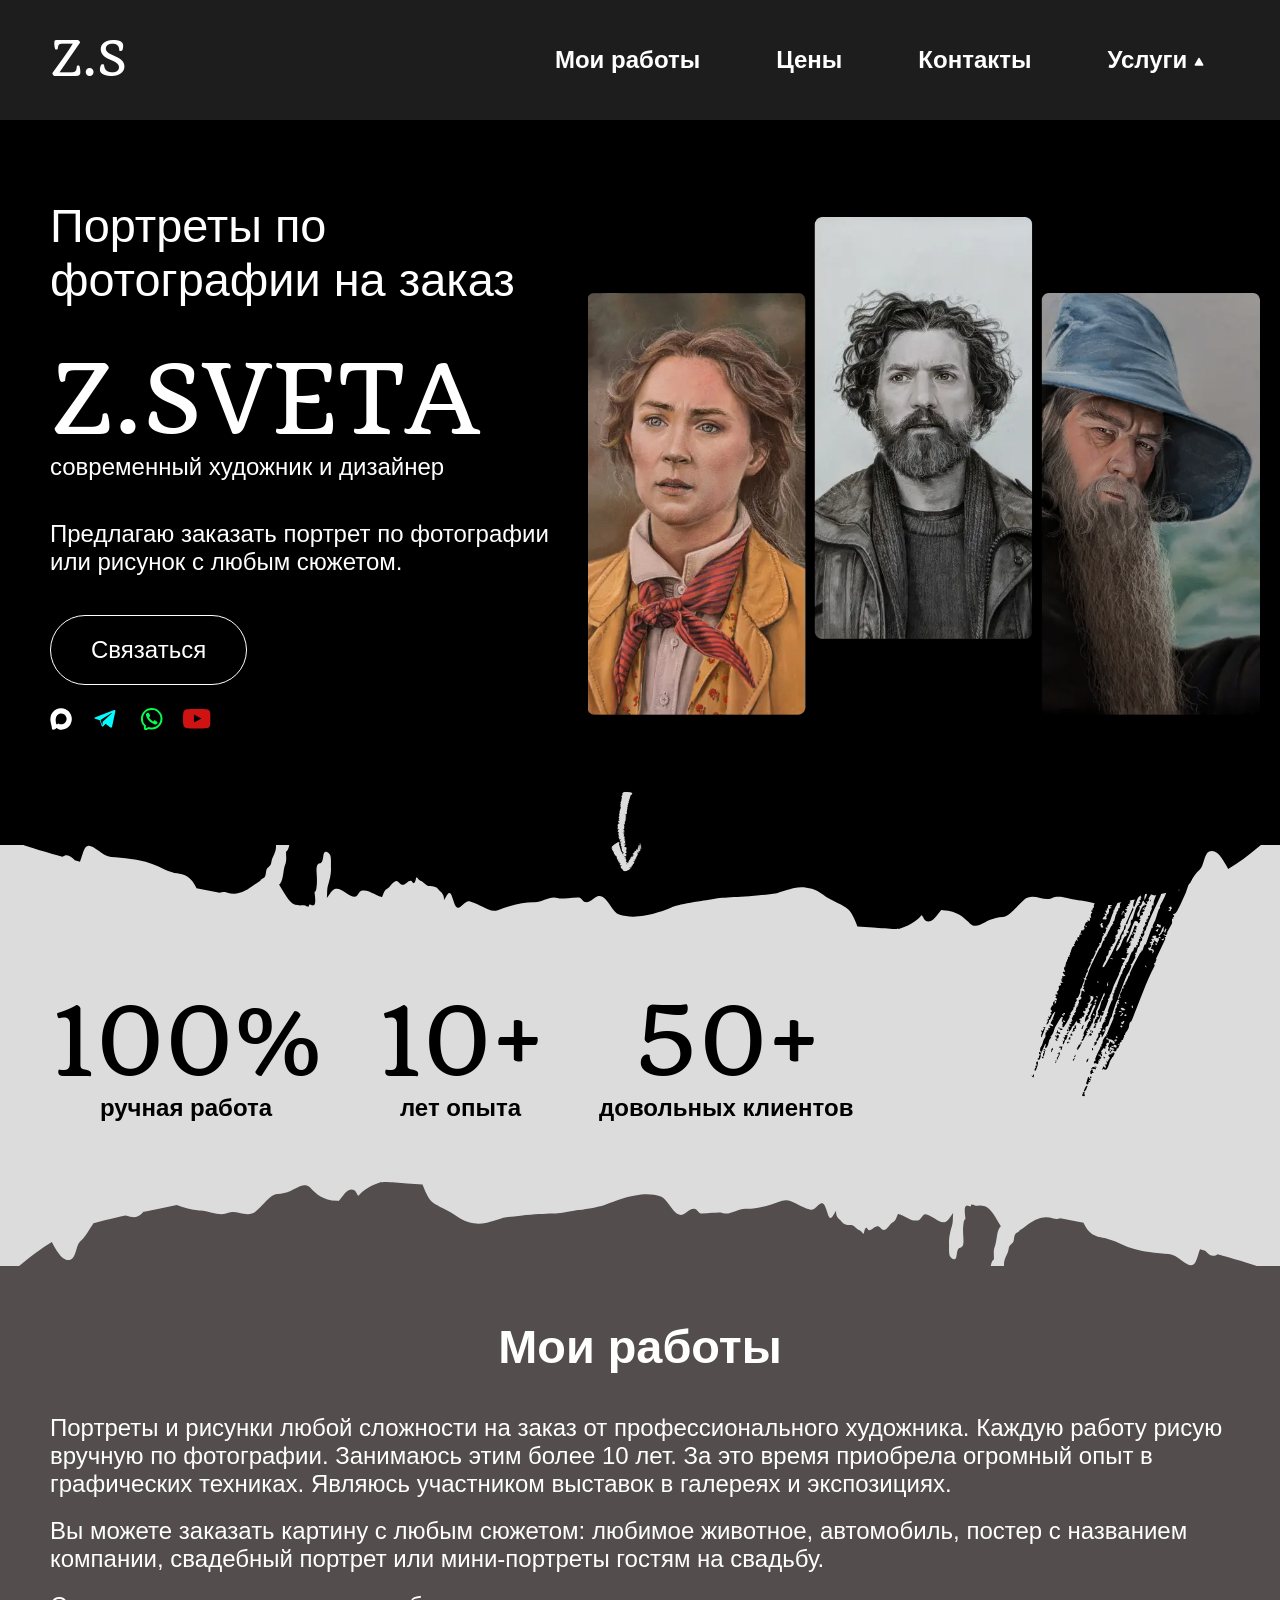
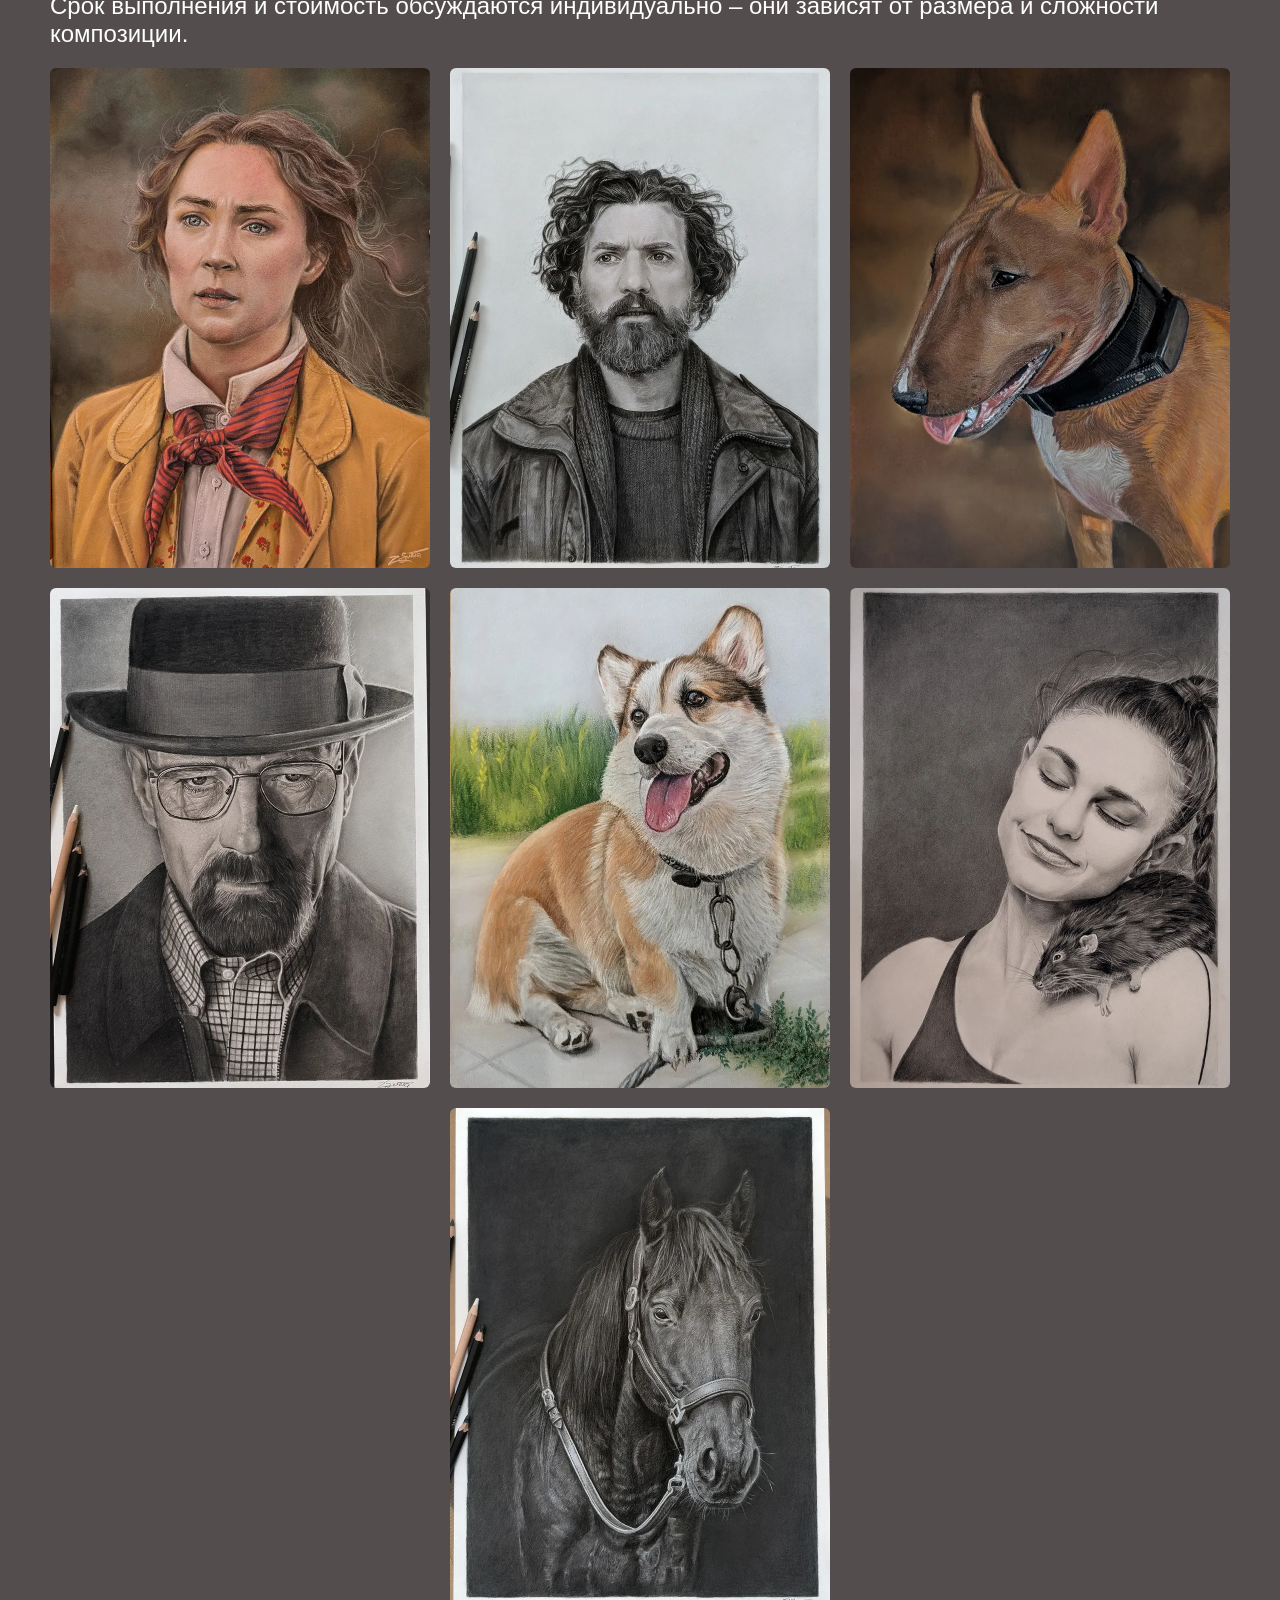
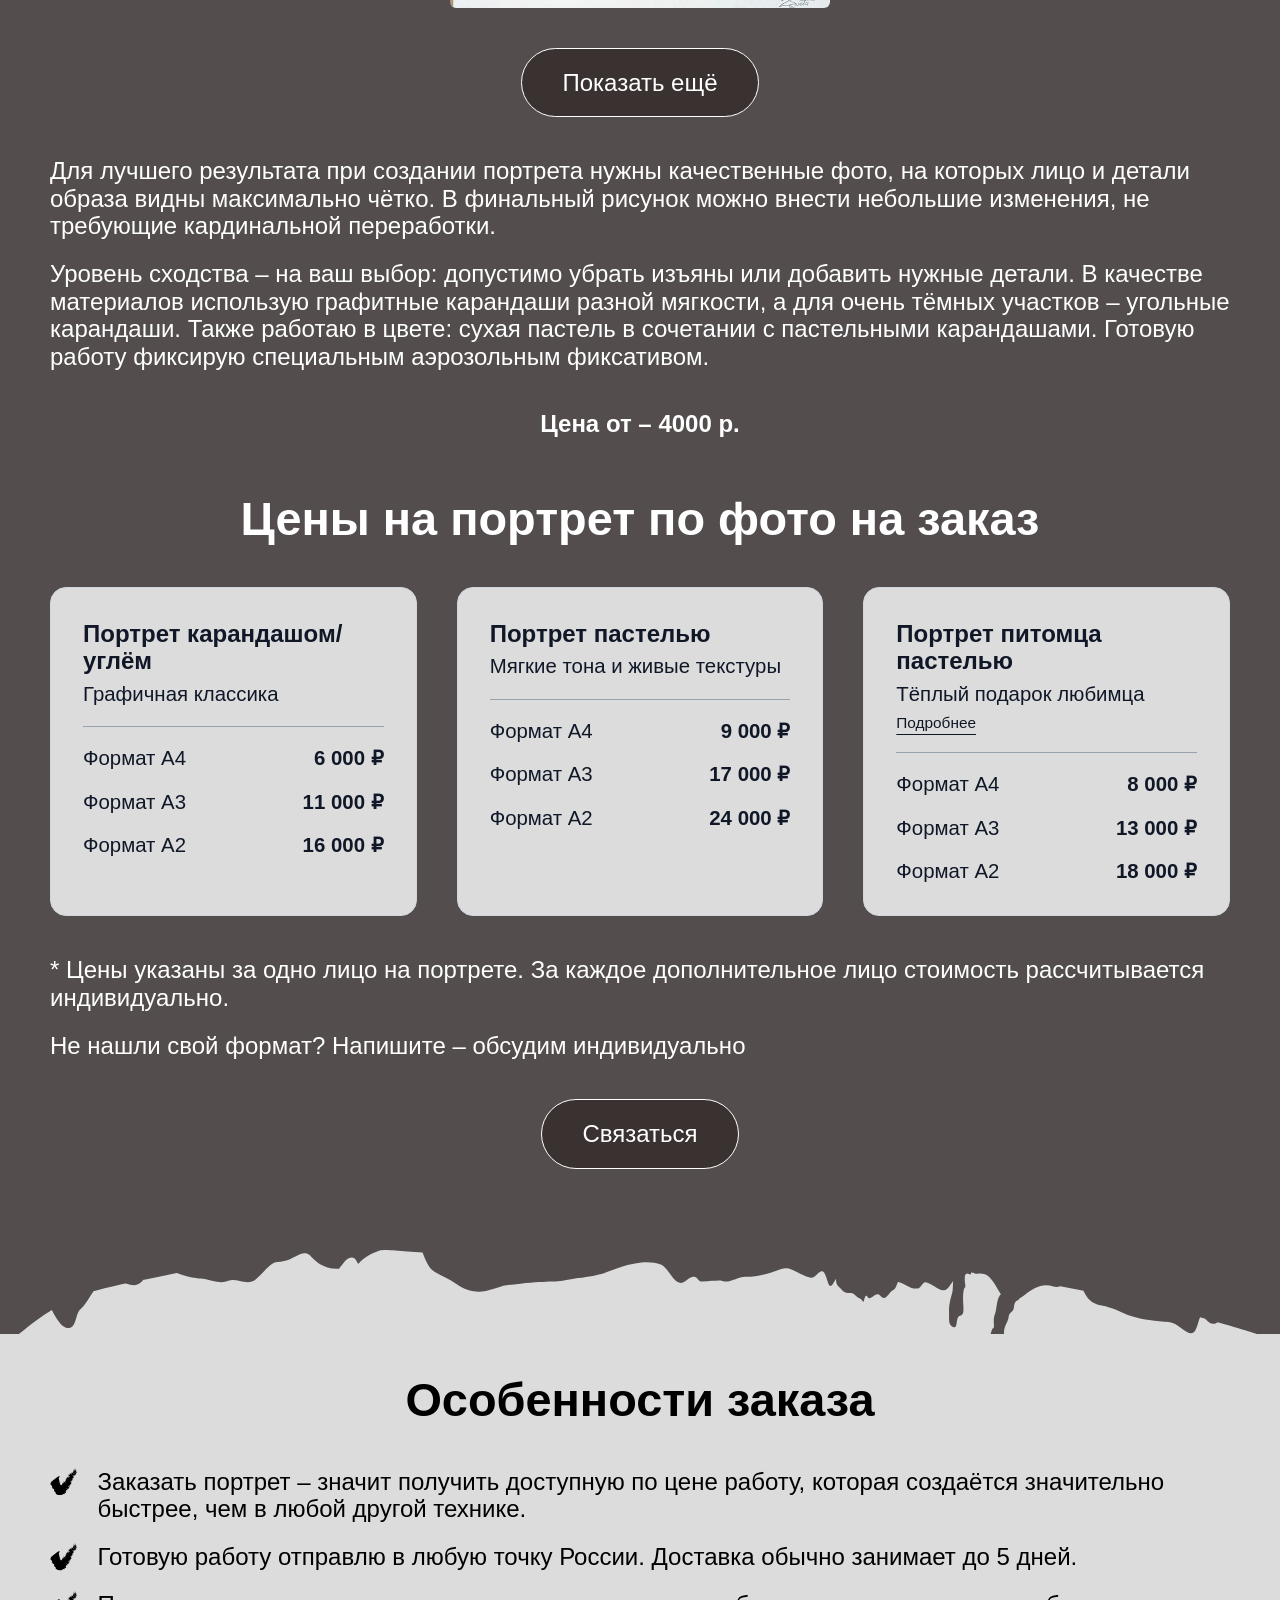
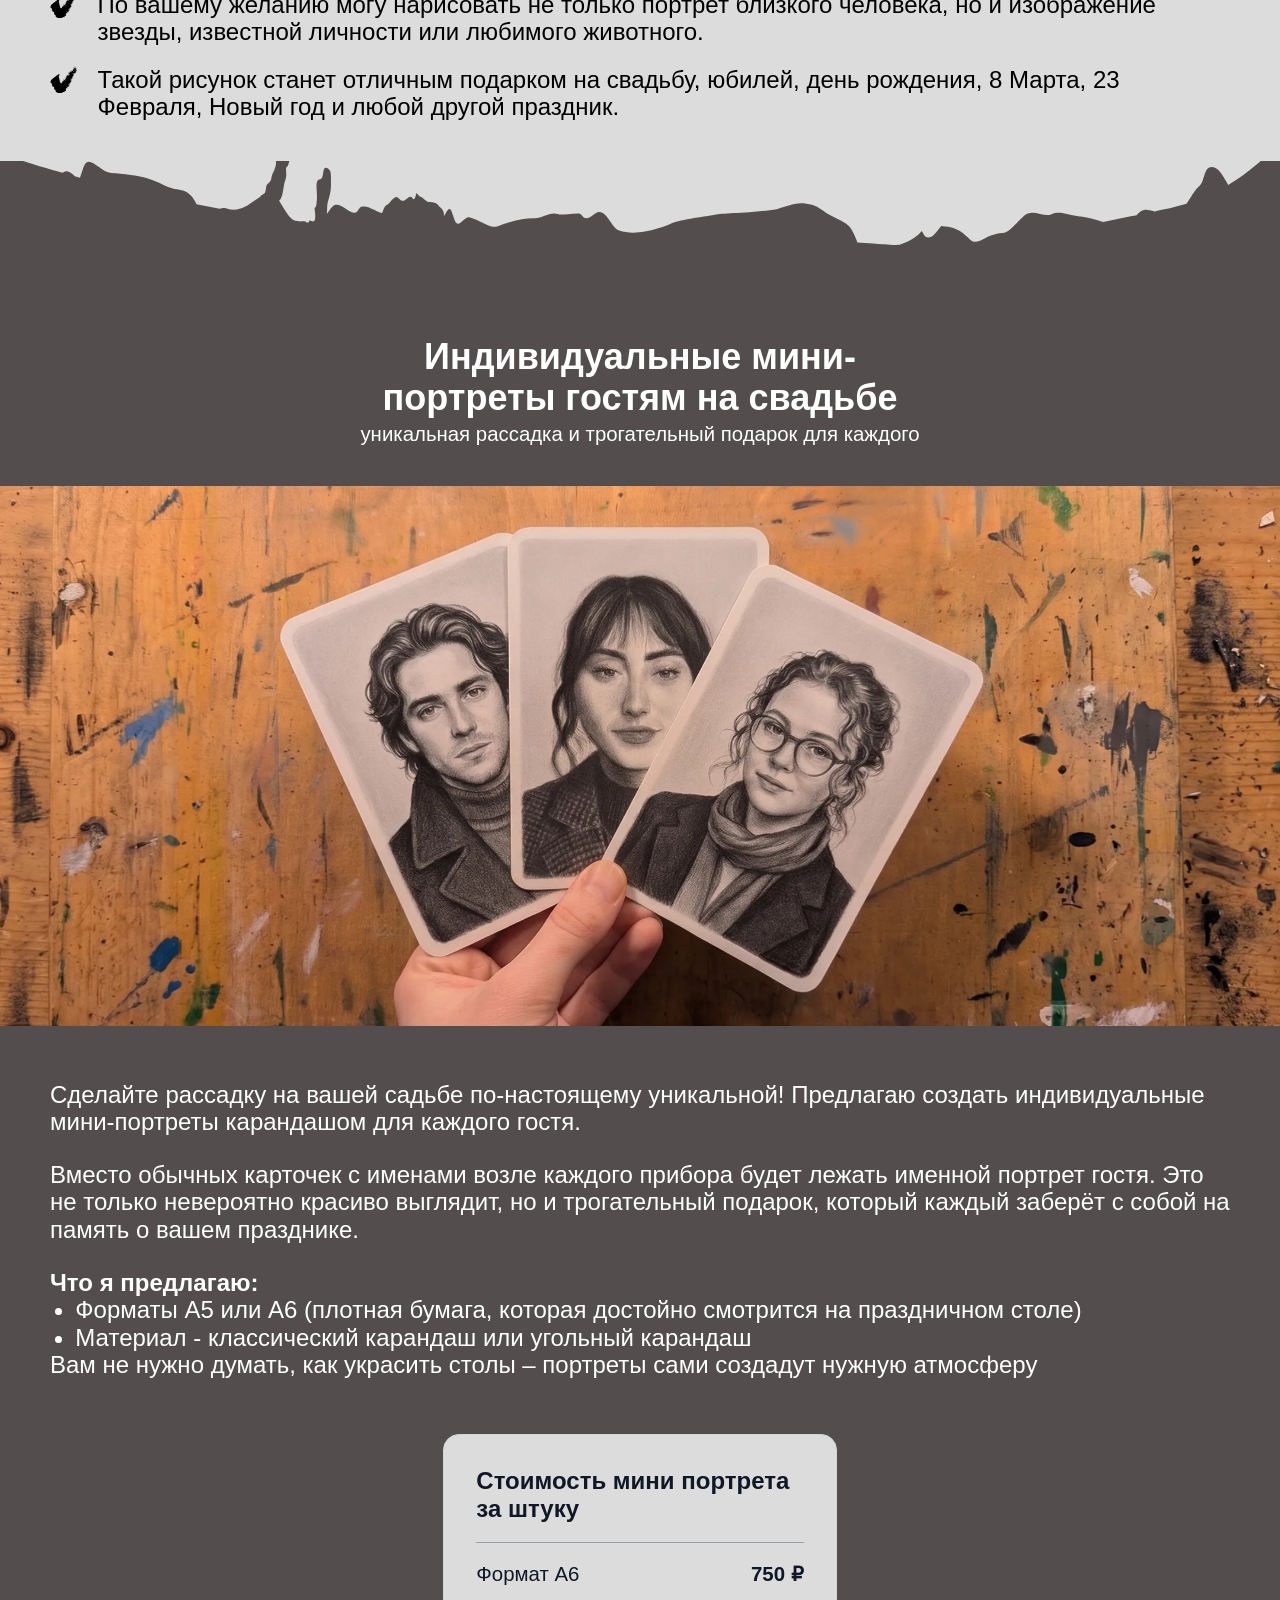
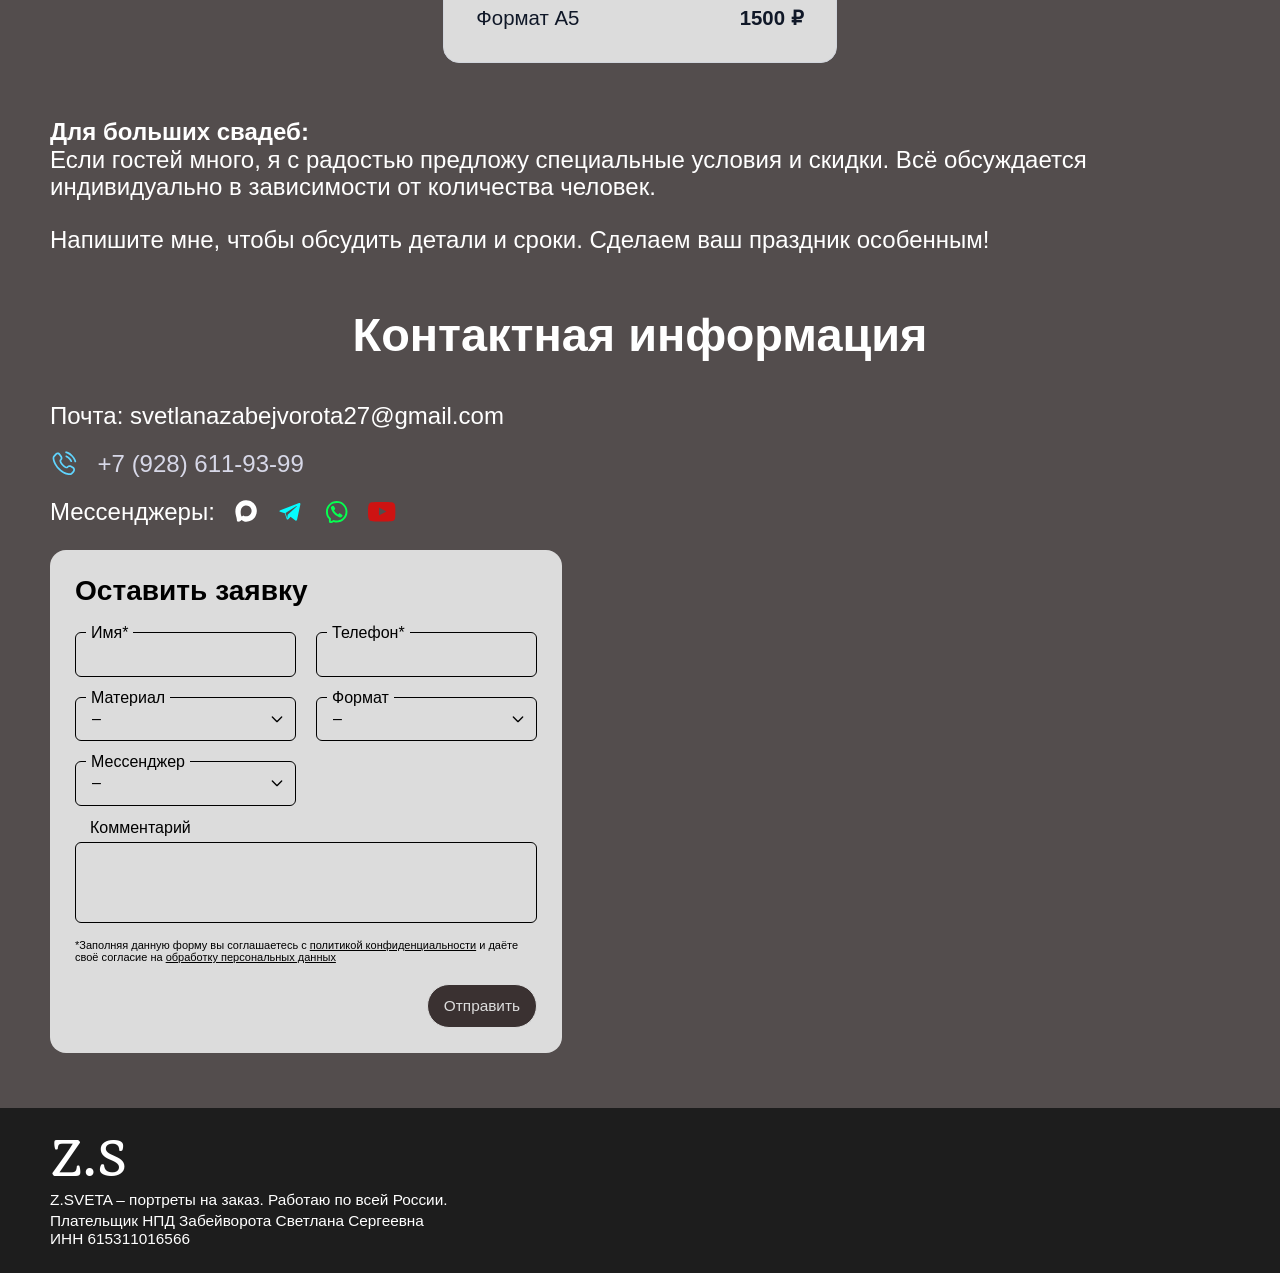
==== commit f3e75b13: "'init'" ====
--- a/index.html
+++ b/index.html
@@ -1 +1 @@
-<!DOCTYPE html><html lang=ru><head><meta charset=utf-8><meta content="width=device-width" name=viewport><meta content="only light" name=color-scheme><link href=/favicon.ico rel=icon sizes=any><link href=/favicon.png rel=icon sizes=120x120 type=image/png><title>Портрет по фото на заказ | Художник Z.SVETA</title><meta content="Портрет по фотографии на заказ от художника Z.SVETA. 100% ручная работа: карандаш, пастель, уголь. Цена от 4000 ₽. Опыт 10+ лет, доставка по России." name=description><link href=https://zsvetaart.ru rel=canonical><link href=/_astro/hero.D48qhr6W_2mtQcP.webp rel=preload as=image><meta content=4e4c4f11cf9303b9 name=yandex-verification><meta content=C897C5694F448BC3334DBB1E7D68A6AD name=msvalidate.01><meta content=LvQRum0GHJ_vB7NYBADrHj_U7cCRwNQ1hW0VBRiqmSQ name=google-site-verification><link href=/_astro/Header.mwg6eran.css rel=stylesheet></head><body><header class="Zub Zvb ZT Zsb Ztb"><div class=ZZ><div class="Zi ZMa ZOa Zk Zya"><div class=Zwb><a href=/ class="Zp Zt">Z.S</a></div><div class="Zv Zxb"><button class="Zpb Zeb Zyb" aria-controls=aria-nav aria-expanded=false id=hamburger><span class=Zqb>Открыть меню</span> <svg class=Zzb viewBox="0 0 100 80"><line stroke=currentColor stroke-linecap=round stroke-width=8 x1=20 x2=80 y1=20 y2=20 class="ZAb ZBb ZCa"></line><line stroke=currentColor stroke-linecap=round stroke-width=8 x1=20 x2=80 y1=40 y2=40></line><line stroke=currentColor stroke-linecap=round stroke-width=8 x1=20 x2=80 y1=60 y2=60 class="ZAb ZBb ZCa"></line></svg></button><nav class="Zi Zk ZCb Zc" id=aria-nav><ul class="Zi ZMa Zk ZDb"><li><a href=#my-work class="ZE ZD ZH ZEb ZFb ZGb Zja">Мои работы</a></li><li><a href=#price class="ZE ZD ZH ZEb ZFb ZGb Zja">Цены</a></li><li><a href=#contacts class="ZE ZD ZH ZEb ZFb ZGb Zja">Контакты</a></li><li><button class="ZE ZD ZH ZEb ZFb ZGb Zja ZHb Zeb" aria-controls=submenu aria-expanded=false onclick="this.ariaExpanded=&#34;false&#34;===this.ariaExpanded,submenu.hidden=!submenu.hidden">Услуги <svg aria-hidden=true height=10 width=10 viewBox="0 0 512 512" xmlns=http://www.w3.org/2000/svg><path d="M278.313 48.296a42.67 42.67 0 0 1 15.876 15.876l182.478 319.336c11.691 20.46 4.583 46.523-15.876 58.214a42.67 42.67 0 0 1-21.169 5.621H74.667C51.103 447.343 32 428.241 32 404.677a42.67 42.67 0 0 1 5.622-21.169L220.099 64.172c11.691-20.46 37.755-27.567 58.214-15.876" fill=currentColor fill-rule=evenodd></path></svg></button> <span class=Zja>Услуги</span><ul hidden id=submenu><li><a href=/ >Главная</a></li><li><a href=/portret-pitomca/ >Портрет питомца</a></li></ul></li></ul></nav></div></div></div></header><main><section class=Za><div class=Zb><div class="Ze Zc Zd"><div class="Zi Zj Zf Zg Zh Zk Zl Zm Zn"><div class=Zo><h1 class="Zp Zq Zr Zs">Портреты по фотографии на заказ</h1><p class=Zq><span class="Zt Zu">Z.SVETA</span><br>современный художник и дизайнер</p><p class=Zq>Предлагаю заказать портрет по фотографии или рисунок с любым сюжетом.</p><div class="Zi Zv Zw"><svg aria-hidden=true class="Zy ZA ZB ZC Zx Zz"><use href=/icons.svg#arrow></use></svg> <a href=#contacts class="ZE ZD ZH ZG ZF">Связаться</a></div><div class="Zi ZI Zk"><a href=https://max.ru/u/f9LHodD0cOLGi-N418dSYtixaGxYnLXbvNcZDrYfZaHuGHUZ616_oOPVWuE class="Z_a Zpb" title=Max><span class=Zqb>Написать в Max</span> <svg aria-hidden=true class=Zrb height=0.8lh width=0.8lh><use href=/icons.svg#max></use></svg> </a><a href=https://t.me/svetazabey class="Z_a Zpb" title=Telegram><span class=Zqb>Написать в Telegram</span> <svg aria-hidden=true class=Zrb><use href=/icons.svg#telegram></use></svg> </a><a href=https://wa.me/79286119399 class="Z_a Zpb" title=WhatsApp><span class=Zqb>Написать в WhatsApp</span> <svg aria-hidden=true class=Zrb height=0.85lh width=0.85lh><use href=/icons.svg#whatsapp></use></svg> </a><a href=https://www.youtube.com/@ZSvetaArt class="Z_a Zpb" title=YouTube><span class=Zqb>YouTube канал</span> <svg aria-hidden=true class=Zrb><use href=/icons.svg#youtube></use></svg></a></div></div><div class="ZN ZJ ZK ZL ZO ZP ZQ ZR Zcb" style="background-image:url('/_astro/hero.D48qhr6W_2mtQcP.webp')"></div></div></div></div><div class=Zv><div class="Zv ZS"><div class="Zi ZRa ZIb"><svg aria-hidden=true class="Zy ZJb ZN ZU Zd ZT ZV ZW" height=211 width=1440 fill=none preserveAspectRatio=none viewBox="0 0 1440 211" xmlns=http://www.w3.org/2000/svg><path d="M609.778 1.32497C646.717 -1.62511 682.731 15.7598 720.034 14.6482C743.677 13.976 766.911 8.60989 792.555 4.25969C817.366 -0.0812607 849.169 -1.93077 872.978 2.71338C878.805 3.79532 883.43 4.74345 887.536 5.54219C917.635 10.0876 938.706 16.0208 963.019 22.893C980.224 28.0974 997.168 33.371 1014.75 39.0156C1027.89 43.3727 1037.78 46.0297 1060.38 54.6605C1055.91 54.3585 1060.13 56.4573 1066.57 58.266C1073.2 60.2508 1082.82 62.5472 1094.72 66.9483C1095.66 69.8003 1109.77 73.8561 1123.44 77.2472C1127.68 78.5396 1131.78 79.6849 1135.83 80.6732C1152.56 85.8572 1179.41 84.0445 1212.18 86.9269C1235.18 89.2862 1254.05 93.29 1273.75 96.9889C1285.46 99.2523 1297.21 101.581 1308.17 103.613C1327.36 106.891 1341.96 109.643 1361.15 107.446C1362.19 107.347 1363.26 107.242 1364.34 107.131C1375.63 106.429 1387.33 103.689 1400.5 100.552C1404.99 99.5428 1409.66 98.4662 1415.06 97.97L1414.25 98.2126C1416.81 97.9845 1421.22 96.8541 1425.31 96.8748C1428.84 96.8563 1431.8 97.3299 1434.7 97.821C1436.2 98.0853 1437.59 99.2646 1438.61 101.14C1439.62 103.019 1440.19 105.426 1440.19 107.914C1440.19 110.403 1439.61 112.815 1438.62 114.69C1437.63 116.56 1436.33 117.73 1435.06 118.033C1432.63 118.604 1430.34 119.287 1429.27 120.023C1427.94 120.888 1427.45 121.78 1423.27 123.982C1422.95 124.047 1422.03 124.417 1421.7 124.453C1419.72 125.809 1416.61 127.954 1413.33 130.335C1404.53 136.696 1393.89 144.352 1381.68 150.642C1379.1 146.173 1376.61 142.302 1374.07 139.289C1371.63 136.165 1369.09 133.981 1366.31 133.009C1363.51 132.032 1359.97 132.309 1357.91 134.81C1356.07 137.06 1355.01 140.438 1353.9 143.658C1352.74 147.022 1351.5 150.221 1349.32 151.655C1345.66 154.078 1342.46 158.923 1338.88 163.922C1337.56 165.742 1336.2 167.583 1334.81 169.324C1326.24 171.56 1318.07 173.334 1310 174.949C1306.2 175.697 1302.53 176.395 1298.9 177.075C1294.47 176.025 1290.49 175.154 1287.11 175.576C1284.1 175.953 1281.35 178.107 1278.62 180.785C1276.91 181.095 1275.19 181.404 1273.49 181.713C1262.5 183.698 1251.65 185.641 1241.16 187.699C1233.91 185.348 1226.08 183.073 1217.92 182.23C1216.88 182.134 1215.85 182.06 1214.78 182.012C1210.48 181.822 1206.11 180.772 1201.72 179.866C1195.24 178.524 1188.72 177.496 1183.08 179.783C1179.32 181.311 1174.8 180.491 1170.17 179.614C1163.93 178.443 1157.62 177.128 1152.11 181.404C1148.61 184.098 1145.31 187.235 1142.13 190.09C1137.1 194.633 1132.36 198.455 1128.21 198.592C1122.76 198.769 1117.81 200.138 1113.18 201.717C1111.51 202.425 1109.9 203.188 1108.32 203.915C1102.05 206.821 1096.38 209.181 1091.73 205.551C1091.02 205.001 1090.23 204.284 1089.31 203.461C1084.31 198.985 1077.36 192.623 1060.86 191.736C1060.24 191.692 1059.61 191.663 1058.97 191.649C1057.73 192.728 1055.87 195.084 1053.78 197.407C1050.35 201.17 1046.29 204.845 1040.95 202.137C1040.16 201.731 1039.41 200.423 1038.71 199.221C1037.81 197.692 1036.98 196.342 1036.17 197.259C1033.82 199.942 1030.11 202.73 1024.92 205.328C1021.11 207.236 1016.43 209.011 1011.12 210.484C1010.67 210.367 1010.22 210.245 1009.76 210.119C1009.02 211.433 993.661 209.812 982.087 209.195C976.32 208.809 970.494 208.409 964.604 207.98C962.462 202.91 960.233 198.286 957.618 194.613C954.202 189.813 948.977 187.556 942.268 184.638C939.492 183.43 936.486 182.112 933.143 180.435C930.832 179.187 928.362 177.744 925.747 176.005C914.635 168.623 901.812 167.823 893.724 169.572C892.001 169.938 890.292 170.353 888.48 170.82C884.311 171.934 879.191 173.207 873.895 174.851C868.111 175.665 861.355 176.307 854.387 176.915C837.463 178.411 827.76 178.655 818.532 178.988C814.003 179.165 810.143 179.373 807.149 179.875C803.412 180.502 798.996 181.112 794.319 181.763C792.579 182.003 790.727 182.248 788.892 182.497C778.173 183.943 766.958 185.535 760.576 187.421C758.29 188.094 755.926 188.915 753.353 189.795C746.222 192.233 737.56 195.188 725.465 197.115C712.822 199.136 704.849 198.266 696.543 196.096C693.192 195.213 690.07 191.414 686.947 187.485C682.405 181.914 677.778 176.096 671.743 178.051C670.344 178.507 668.852 179.479 667.274 180.498C664.369 182.372 661.373 184.398 658.054 183.643C656.885 183.381 655.904 182.352 654.907 181.345C653.815 180.236 652.739 179.153 651.546 179.125C647.008 179.023 642.85 179.404 638.932 179.751C634.042 180.193 629.846 180.562 627.248 179.71C622.696 178.187 617.593 179.801 612.623 181.437C608.74 182.688 604.874 183.957 601.075 183.841C593.26 183.606 583.67 185.149 573.076 187.886C568.897 188.994 564.486 190.3 560.062 191.761C554.375 193.672 549.246 191.378 542.942 188.424C538.974 186.587 534.421 184.49 528.871 183.006C525.716 182.165 523.036 184.383 520.656 186.429C518.444 188.315 516.383 190.058 514.197 189.152C512.266 188.35 510.969 184.757 509.736 181.345C508.352 177.547 507.104 173.975 505.118 174.723C504.064 175.121 502.812 176.962 501.317 179.149C500.726 180.014 500.094 180.93 499.424 181.837C499.442 181.102 499.436 180.445 499.425 179.948C499.347 176.435 497.254 174.632 495.19 172.866C494.372 172.16 493.567 171.463 492.895 170.663C490.429 167.716 485.855 167.331 482.347 167.549C480.855 167.64 479.515 166.581 477.927 165.344C476.521 164.246 474.934 163.007 472.924 162.311C471.777 161.914 470.88 160.915 470.137 160.081C469.6 159.477 469.142 158.962 468.725 158.833C468.364 158.722 468.097 159.735 467.797 160.876C467.58 161.698 467.345 162.588 467.045 163.172C466.334 164.568 465.392 165.005 464.714 164.576C464.401 164.378 464.148 163.992 463.897 163.607C463.605 163.159 463.314 162.708 462.924 162.556C461.131 161.861 459.425 163.048 457.65 164.28C455.703 165.635 453.644 167.042 451.341 166.075C450.614 165.771 449.831 165.053 449.071 164.357C448.277 163.628 447.505 162.925 446.857 162.747C444.226 162.026 441.817 164.591 439.597 166.95C438.117 168.519 436.741 169.995 435.43 170.354C433.031 171.012 431.798 174.055 430.889 176.301C430.418 177.466 430.033 178.422 429.615 178.717C429.224 178.642 428.828 178.55 428.439 178.45C428.08 178.236 427.708 178.014 427.366 178.095C427.34 178.101 427.315 178.114 427.289 178.121C425.106 177.436 422.965 176.443 420.838 175.454C416.061 173.23 411.315 171.029 406.406 172.428C405.346 172.729 404.287 173.997 403.208 175.285C401.887 176.863 400.534 178.477 399.121 178.392C395.751 178.189 392.317 176.205 388.934 174.249C383.846 171.308 378.873 168.435 374.421 171.788C372.952 172.895 371.534 174.718 370.113 176.555C369.32 177.578 368.524 178.611 367.719 179.515C367.86 177.862 367.922 176.312 367.98 174.866C368.1 171.887 368.203 169.336 368.95 167.157C370.717 162.006 372.695 154.924 372.357 149.794C372.266 148.402 372.286 146.849 372.311 145.286C372.375 141.363 372.438 137.356 370.667 135.581C369.472 134.384 366.417 131.642 364.561 134.679C364.157 135.34 363.929 136.64 363.675 138.084C363.219 140.68 362.675 143.753 360.876 144.502C360.574 144.628 360.244 144.742 359.903 144.85C358.543 145.279 357.022 145.753 356.49 147.842C355.879 150.249 356.073 152.989 356.3 156.182C356.596 160.342 356.947 165.283 355.645 171.271C355.387 172.455 354.859 172.87 354.46 173.184C354.178 173.405 353.964 173.582 353.949 173.937C353.932 174.345 354.04 175.191 354.177 176.261C354.661 180.035 355.501 186.631 352.539 186.969C351.737 187.06 350.807 186.763 349.976 186.495C348.75 186.1 347.733 185.774 347.619 186.858C347.576 187.269 347.549 187.715 347.528 188.176C346.557 188.065 345.586 187.954 344.616 187.843C343.35 186.578 341.611 186.722 339.444 186.907C338.918 186.952 338.364 186.995 337.788 187.024C335.867 186.794 333.947 186.566 332.032 186.33C330.506 185.813 328.879 184.953 327.154 183.571C323.709 180.803 320.637 176.188 317.653 171.673C316.396 169.771 315.151 167.883 313.894 166.162C314.367 165.939 314.793 165.678 315.118 165.323C317.343 162.894 318.169 158.181 318.927 153.844C319.431 150.958 319.907 148.238 320.748 146.472C322.287 143.238 322.056 139.494 321.886 136.725C321.798 135.289 321.729 134.113 321.929 133.41C322.09 132.846 322.483 132.575 322.883 132.295C323.232 132.05 323.594 131.794 323.819 131.338C326.558 125.799 325.642 122.631 324.311 118.02C323.578 115.477 322.72 112.493 322.276 108.431C321.88 104.128 321.961 102.866 323.417 101.121C322.22 99.015 321.012 96.9092 319.805 94.8032C319.35 94.9502 319.028 96.2872 318.582 98.5069C317.786 102.471 314.98 103.967 312.796 105.136C311.784 105.677 310.904 106.15 310.414 106.765C307.81 110.034 308.668 114.502 309.424 118.434C309.84 120.599 310.224 122.602 309.983 124.152C309.88 124.815 310.057 125.468 310.235 126.134C310.372 126.649 310.514 127.172 310.529 127.713C310.635 131.64 309.122 134.586 307.696 137.321C306.88 138.887 306.103 140.389 305.687 141.965C305.56 142.445 305.461 142.934 305.369 143.409C305.234 144.102 305.103 144.763 304.888 145.331C304.399 146.625 303.36 147.511 302.223 148.476C301.64 148.971 301.032 149.487 300.459 150.093C299.717 150.877 299.473 152.436 299.216 154.064C299.034 155.215 298.843 156.4 298.47 157.381C297.794 159.154 296.378 159.815 295.067 160.429C294.495 160.696 293.932 160.962 293.464 161.299C293.273 161.437 293.186 161.705 293.172 162.072C291 163.342 288.934 164.636 286.929 165.903C276.905 172.253 268.123 177.758 254.942 174.107C252.449 173.417 249.74 173.61 247.058 174.242C238.449 172.846 229.788 171.397 221.062 169.905C219.293 166.392 217.184 163.452 214.68 161.158C209.873 156.853 205.221 155.989 199.481 154.971C195.258 154.217 190.698 153.372 185.185 150.989C176.137 146.982 166.59 143.613 156.126 141.925C153.182 141.464 150.179 141.038 147.234 140.654C139.147 139.648 131.29 138.935 125.057 138.651C120.468 138.436 115.458 135.312 111.012 132.398C104.51 128.302 98.8 124.619 95.3814 130.024C94.2458 131.751 93.1684 134.746 92.1305 137.655C91.3913 139.727 90.668 141.75 89.9631 143.257C88.0849 142.797 86.0364 142.342 84.1457 141.875C80.7482 138.293 75.3197 134.452 70.2322 138.449C68.1886 137.952 66.1933 137.455 64.3067 136.95C60.0096 135.891 56.006 134.81 51.7825 133.708C50.4388 133.344 49.0769 132.977 47.6794 132.607C47.6663 132.603 47.6532 132.599 47.6402 132.595C44.9175 131.85 42.1289 131.094 39.3402 130.324C38.1687 129.995 37.0162 129.666 35.8151 129.334C32.8889 128.494 29.7855 127.635 26.8748 126.757C25.2793 126.289 23.7228 125.821 22.1386 125.341C19.552 124.561 17.0176 123.765 14.4255 122.947C10.2857 121.628 6.18347 120.25 2.13369 118.848C1.4756 118.617 0.862504 117.981 0.445307 117.047C0.0276103 116.112 -0.1687 114.961 -0.0957952 113.791C-0.0225826 112.62 0.316526 111.499 0.846964 110.626C1.37616 109.756 2.05947 109.214 2.73674 109.07C6.91038 108.203 11.0623 107.329 15.1984 106.417C17.7865 105.856 20.3045 105.27 22.8656 104.687C24.4364 104.327 25.9727 103.968 27.5508 103.603C30.4268 102.913 33.494 102.213 36.3792 101.508C37.5647 101.231 38.6988 100.951 39.8551 100.669C42.6103 100.011 45.3655 99.3504 48.059 98.6855C48.0756 98.6816 48.0922 98.6777 48.1088 98.6738C49.479 98.3471 50.8083 98.0178 52.1256 97.6898C56.2892 96.6921 60.2386 95.6898 64.4789 94.6913C66.555 94.1517 68.8698 93.6223 71.0609 93.0844C72.2719 92.7849 73.504 92.4832 74.7364 92.1842C75.4101 92.025 76.1053 91.8671 76.7521 91.7081C92.2484 87.9491 107.646 84.2404 123.082 80.6403C130.952 78.8284 138.539 77.0446 146.465 75.2836C154.028 73.5456 161.803 71.8309 169.482 70.1444C184.955 66.7514 200.418 63.4736 215.9 60.3055C314.096 40.1645 412.735 22.9544 511.407 11.1536C525.486 9.4586 539.85 7.8836 553.986 6.43072C558.805 5.93442 563.748 5.4483 568.474 4.98144C577.877 4.07431 586.994 3.22565 596.451 2.42407C600.755 2.04839 605.236 1.68327 609.778 1.32497Z" fill=currentColor></path></svg></div><div class="ZX ZW ZY"><div class="Zv ZZ"><svg aria-hidden=true class="Zy ZT Z_ hidden Zaa Zba Zca Zda Zea Zfa"><use href=/icons.svg#stroke></use></svg><ul class="Zi Zj Zga Zha"><li class="Zi Zj Zia Zja"><span class="Zt Zu Zr">100%</span> ручная работа</li><li class="Zi Zj Zia Zja"><span class="Zt Zu Zr">10+</span>лет опыта</li><li class="Zi Zj Zia Zja"><span class="Zt Zu Zr">50+</span>довольных клиентов</li></ul></div></div><div class="Zi ZRa ZIb"><svg aria-hidden=true class="Zy ZJb ZN ZU Zd Zla Zka Zma Zna" height=211 width=1440 fill=none preserveAspectRatio=none viewBox="0 0 1440 211" xmlns=http://www.w3.org/2000/svg><path d="M609.778 1.32497C646.717 -1.62511 682.731 15.7598 720.034 14.6482C743.677 13.976 766.911 8.60989 792.555 4.25969C817.366 -0.0812607 849.169 -1.93077 872.978 2.71338C878.805 3.79532 883.43 4.74345 887.536 5.54219C917.635 10.0876 938.706 16.0208 963.019 22.893C980.224 28.0974 997.168 33.371 1014.75 39.0156C1027.89 43.3727 1037.78 46.0297 1060.38 54.6605C1055.91 54.3585 1060.13 56.4573 1066.57 58.266C1073.2 60.2508 1082.82 62.5472 1094.72 66.9483C1095.66 69.8003 1109.77 73.8561 1123.44 77.2472C1127.68 78.5396 1131.78 79.6849 1135.83 80.6732C1152.56 85.8572 1179.41 84.0445 1212.18 86.9269C1235.18 89.2862 1254.05 93.29 1273.75 96.9889C1285.46 99.2523 1297.21 101.581 1308.17 103.613C1327.36 106.891 1341.96 109.643 1361.15 107.446C1362.19 107.347 1363.26 107.242 1364.34 107.131C1375.63 106.429 1387.33 103.689 1400.5 100.552C1404.99 99.5428 1409.66 98.4662 1415.06 97.97L1414.25 98.2126C1416.81 97.9845 1421.22 96.8541 1425.31 96.8748C1428.84 96.8563 1431.8 97.3299 1434.7 97.821C1436.2 98.0853 1437.59 99.2646 1438.61 101.14C1439.62 103.019 1440.19 105.426 1440.19 107.914C1440.19 110.403 1439.61 112.815 1438.62 114.69C1437.63 116.56 1436.33 117.73 1435.06 118.033C1432.63 118.604 1430.34 119.287 1429.27 120.023C1427.94 120.888 1427.45 121.78 1423.27 123.982C1422.95 124.047 1422.03 124.417 1421.7 124.453C1419.72 125.809 1416.61 127.954 1413.33 130.335C1404.53 136.696 1393.89 144.352 1381.68 150.642C1379.1 146.173 1376.61 142.302 1374.07 139.289C1371.63 136.165 1369.09 133.981 1366.31 133.009C1363.51 132.032 1359.97 132.309 1357.91 134.81C1356.07 137.06 1355.01 140.438 1353.9 143.658C1352.74 147.022 1351.5 150.221 1349.32 151.655C1345.66 154.078 1342.46 158.923 1338.88 163.922C1337.56 165.742 1336.2 167.583 1334.81 169.324C1326.24 171.56 1318.07 173.334 1310 174.949C1306.2 175.697 1302.53 176.395 1298.9 177.075C1294.47 176.025 1290.49 175.154 1287.11 175.576C1284.1 175.953 1281.35 178.107 1278.62 180.785C1276.91 181.095 1275.19 181.404 1273.49 181.713C1262.5 183.698 1251.65 185.641 1241.16 187.699C1233.91 185.348 1226.08 183.073 1217.92 182.23C1216.88 182.134 1215.85 182.06 1214.78 182.012C1210.48 181.822 1206.11 180.772 1201.72 179.866C1195.24 178.524 1188.72 177.496 1183.08 179.783C1179.32 181.311 1174.8 180.491 1170.17 179.614C1163.93 178.443 1157.62 177.128 1152.11 181.404C1148.61 184.098 1145.31 187.235 1142.13 190.09C1137.1 194.633 1132.36 198.455 1128.21 198.592C1122.76 198.769 1117.81 200.138 1113.18 201.717C1111.51 202.425 1109.9 203.188 1108.32 203.915C1102.05 206.821 1096.38 209.181 1091.73 205.551C1091.02 205.001 1090.23 204.284 1089.31 203.461C1084.31 198.985 1077.36 192.623 1060.86 191.736C1060.24 191.692 1059.61 191.663 1058.97 191.649C1057.73 192.728 1055.87 195.084 1053.78 197.407C1050.35 201.17 1046.29 204.845 1040.95 202.137C1040.16 201.731 1039.41 200.423 1038.71 199.221C1037.81 197.692 1036.98 196.342 1036.17 197.259C1033.82 199.942 1030.11 202.73 1024.92 205.328C1021.11 207.236 1016.43 209.011 1011.12 210.484C1010.67 210.367 1010.22 210.245 1009.76 210.119C1009.02 211.433 993.661 209.812 982.087 209.195C976.32 208.809 970.494 208.409 964.604 207.98C962.462 202.91 960.233 198.286 957.618 194.613C954.202 189.813 948.977 187.556 942.268 184.638C939.492 183.43 936.486 182.112 933.143 180.435C930.832 179.187 928.362 177.744 925.747 176.005C914.635 168.623 901.812 167.823 893.724 169.572C892.001 169.938 890.292 170.353 888.48 170.82C884.311 171.934 879.191 173.207 873.895 174.851C868.111 175.665 861.355 176.307 854.387 176.915C837.463 178.411 827.76 178.655 818.532 178.988C814.003 179.165 810.143 179.373 807.149 179.875C803.412 180.502 798.996 181.112 794.319 181.763C792.579 182.003 790.727 182.248 788.892 182.497C778.173 183.943 766.958 185.535 760.576 187.421C758.29 188.094 755.926 188.915 753.353 189.795C746.222 192.233 737.56 195.188 725.465 197.115C712.822 199.136 704.849 198.266 696.543 196.096C693.192 195.213 690.07 191.414 686.947 187.485C682.405 181.914 677.778 176.096 671.743 178.051C670.344 178.507 668.852 179.479 667.274 180.498C664.369 182.372 661.373 184.398 658.054 183.643C656.885 183.381 655.904 182.352 654.907 181.345C653.815 180.236 652.739 179.153 651.546 179.125C647.008 179.023 642.85 179.404 638.932 179.751C634.042 180.193 629.846 180.562 627.248 179.71C622.696 178.187 617.593 179.801 612.623 181.437C608.74 182.688 604.874 183.957 601.075 183.841C593.26 183.606 583.67 185.149 573.076 187.886C568.897 188.994 564.486 190.3 560.062 191.761C554.375 193.672 549.246 191.378 542.942 188.424C538.974 186.587 534.421 184.49 528.871 183.006C525.716 182.165 523.036 184.383 520.656 186.429C518.444 188.315 516.383 190.058 514.197 189.152C512.266 188.35 510.969 184.757 509.736 181.345C508.352 177.547 507.104 173.975 505.118 174.723C504.064 175.121 502.812 176.962 501.317 179.149C500.726 180.014 500.094 180.93 499.424 181.837C499.442 181.102 499.436 180.445 499.425 179.948C499.347 176.435 497.254 174.632 495.19 172.866C494.372 172.16 493.567 171.463 492.895 170.663C490.429 167.716 485.855 167.331 482.347 167.549C480.855 167.64 479.515 166.581 477.927 165.344C476.521 164.246 474.934 163.007 472.924 162.311C471.777 161.914 470.88 160.915 470.137 160.081C469.6 159.477 469.142 158.962 468.725 158.833C468.364 158.722 468.097 159.735 467.797 160.876C467.58 161.698 467.345 162.588 467.045 163.172C466.334 164.568 465.392 165.005 464.714 164.576C464.401 164.378 464.148 163.992 463.897 163.607C463.605 163.159 463.314 162.708 462.924 162.556C461.131 161.861 459.425 163.048 457.65 164.28C455.703 165.635 453.644 167.042 451.341 166.075C450.614 165.771 449.831 165.053 449.071 164.357C448.277 163.628 447.505 162.925 446.857 162.747C444.226 162.026 441.817 164.591 439.597 166.95C438.117 168.519 436.741 169.995 435.43 170.354C433.031 171.012 431.798 174.055 430.889 176.301C430.418 177.466 430.033 178.422 429.615 178.717C429.224 178.642 428.828 178.55 428.439 178.45C428.08 178.236 427.708 178.014 427.366 178.095C427.34 178.101 427.315 178.114 427.289 178.121C425.106 177.436 422.965 176.443 420.838 175.454C416.061 173.23 411.315 171.029 406.406 172.428C405.346 172.729 404.287 173.997 403.208 175.285C401.887 176.863 400.534 178.477 399.121 178.392C395.751 178.189 392.317 176.205 388.934 174.249C383.846 171.308 378.873 168.435 374.421 171.788C372.952 172.895 371.534 174.718 370.113 176.555C369.32 177.578 368.524 178.611 367.719 179.515C367.86 177.862 367.922 176.312 367.98 174.866C368.1 171.887 368.203 169.336 368.95 167.157C370.717 162.006 372.695 154.924 372.357 149.794C372.266 148.402 372.286 146.849 372.311 145.286C372.375 141.363 372.438 137.356 370.667 135.581C369.472 134.384 366.417 131.642 364.561 134.679C364.157 135.34 363.929 136.64 363.675 138.084C363.219 140.68 362.675 143.753 360.876 144.502C360.574 144.628 360.244 144.742 359.903 144.85C358.543 145.279 357.022 145.753 356.49 147.842C355.879 150.249 356.073 152.989 356.3 156.182C356.596 160.342 356.947 165.283 355.645 171.271C355.387 172.455 354.859 172.87 354.46 173.184C354.178 173.405 353.964 173.582 353.949 173.937C353.932 174.345 354.04 175.191 354.177 176.261C354.661 180.035 355.501 186.631 352.539 186.969C351.737 187.06 350.807 186.763 349.976 186.495C348.75 186.1 347.733 185.774 347.619 186.858C347.576 187.269 347.549 187.715 347.528 188.176C346.557 188.065 345.586 187.954 344.616 187.843C343.35 186.578 341.611 186.722 339.444 186.907C338.918 186.952 338.364 186.995 337.788 187.024C335.867 186.794 333.947 186.566 332.032 186.33C330.506 185.813 328.879 184.953 327.154 183.571C323.709 180.803 320.637 176.188 317.653 171.673C316.396 169.771 315.151 167.883 313.894 166.162C314.367 165.939 314.793 165.678 315.118 165.323C317.343 162.894 318.169 158.181 318.927 153.844C319.431 150.958 319.907 148.238 320.748 146.472C322.287 143.238 322.056 139.494 321.886 136.725C321.798 135.289 321.729 134.113 321.929 133.41C322.09 132.846 322.483 132.575 322.883 132.295C323.232 132.05 323.594 131.794 323.819 131.338C326.558 125.799 325.642 122.631 324.311 118.02C323.578 115.477 322.72 112.493 322.276 108.431C321.88 104.128 321.961 102.866 323.417 101.121C322.22 99.015 321.012 96.9092 319.805 94.8032C319.35 94.9502 319.028 96.2872 318.582 98.5069C317.786 102.471 314.98 103.967 312.796 105.136C311.784 105.677 310.904 106.15 310.414 106.765C307.81 110.034 308.668 114.502 309.424 118.434C309.84 120.599 310.224 122.602 309.983 124.152C309.88 124.815 310.057 125.468 310.235 126.134C310.372 126.649 310.514 127.172 310.529 127.713C310.635 131.64 309.122 134.586 307.696 137.321C306.88 138.887 306.103 140.389 305.687 141.965C305.56 142.445 305.461 142.934 305.369 143.409C305.234 144.102 305.103 144.763 304.888 145.331C304.399 146.625 303.36 147.511 302.223 148.476C301.64 148.971 301.032 149.487 300.459 150.093C299.717 150.877 299.473 152.436 299.216 154.064C299.034 155.215 298.843 156.4 298.47 157.381C297.794 159.154 296.378 159.815 295.067 160.429C294.495 160.696 293.932 160.962 293.464 161.299C293.273 161.437 293.186 161.705 293.172 162.072C291 163.342 288.934 164.636 286.929 165.903C276.905 172.253 268.123 177.758 254.942 174.107C252.449 173.417 249.74 173.61 247.058 174.242C238.449 172.846 229.788 171.397 221.062 169.905C219.293 166.392 217.184 163.452 214.68 161.158C209.873 156.853 205.221 155.989 199.481 154.971C195.258 154.217 190.698 153.372 185.185 150.989C176.137 146.982 166.59 143.613 156.126 141.925C153.182 141.464 150.179 141.038 147.234 140.654C139.147 139.648 131.29 138.935 125.057 138.651C120.468 138.436 115.458 135.312 111.012 132.398C104.51 128.302 98.8 124.619 95.3814 130.024C94.2458 131.751 93.1684 134.746 92.1305 137.655C91.3913 139.727 90.668 141.75 89.9631 143.257C88.0849 142.797 86.0364 142.342 84.1457 141.875C80.7482 138.293 75.3197 134.452 70.2322 138.449C68.1886 137.952 66.1933 137.455 64.3067 136.95C60.0096 135.891 56.006 134.81 51.7825 133.708C50.4388 133.344 49.0769 132.977 47.6794 132.607C47.6663 132.603 47.6532 132.599 47.6402 132.595C44.9175 131.85 42.1289 131.094 39.3402 130.324C38.1687 129.995 37.0162 129.666 35.8151 129.334C32.8889 128.494 29.7855 127.635 26.8748 126.757C25.2793 126.289 23.7228 125.821 22.1386 125.341C19.552 124.561 17.0176 123.765 14.4255 122.947C10.2857 121.628 6.18347 120.25 2.13369 118.848C1.4756 118.617 0.862504 117.981 0.445307 117.047C0.0276103 116.112 -0.1687 114.961 -0.0957952 113.791C-0.0225826 112.62 0.316526 111.499 0.846964 110.626C1.37616 109.756 2.05947 109.214 2.73674 109.07C6.91038 108.203 11.0623 107.329 15.1984 106.417C17.7865 105.856 20.3045 105.27 22.8656 104.687C24.4364 104.327 25.9727 103.968 27.5508 103.603C30.4268 102.913 33.494 102.213 36.3792 101.508C37.5647 101.231 38.6988 100.951 39.8551 100.669C42.6103 100.011 45.3655 99.3504 48.059 98.6855C48.0756 98.6816 48.0922 98.6777 48.1088 98.6738C49.479 98.3471 50.8083 98.0178 52.1256 97.6898C56.2892 96.6921 60.2386 95.6898 64.4789 94.6913C66.555 94.1517 68.8698 93.6223 71.0609 93.0844C72.2719 92.7849 73.504 92.4832 74.7364 92.1842C75.4101 92.025 76.1053 91.8671 76.7521 91.7081C92.2484 87.9491 107.646 84.2404 123.082 80.6403C130.952 78.8284 138.539 77.0446 146.465 75.2836C154.028 73.5456 161.803 71.8309 169.482 70.1444C184.955 66.7514 200.418 63.4736 215.9 60.3055C314.096 40.1645 412.735 22.9544 511.407 11.1536C525.486 9.4586 539.85 7.8836 553.986 6.43072C558.805 5.93442 563.748 5.4483 568.474 4.98144C577.877 4.07431 586.994 3.22565 596.451 2.42407C600.755 2.04839 605.236 1.68327 609.778 1.32497Z" fill=currentColor></path></svg></div></div><svg aria-hidden=true class="Zy ZT Z_ hidden Zoa Zpa Zqa Zx"><use href=/icons.svg#arrow></use></svg></div></section><script type=module>var e=()=>{const e=document.querySelector("header").scrollHeight;document.documentElement.style.setProperty("--header-height",e+"px")},t=()=>{submenu.previousElementSibling.previousElementSibling.setAttribute("aria-expanded",!1),submenu.hidden=!0};e(),window.addEventListener("resize",e),window.addEventListener("keydown",e=>{"Escape"===e.key&&(t(),hamburger.setAttribute("aria-expanded",!1))}),window.addEventListener("click",e=>{(e.target.closest("nav")||!e.target.closest("nav")&&!hamburger.contains(e.target))&&hamburger.setAttribute("aria-expanded",!1),submenu.previousElementSibling.previousElementSibling.contains(e.target)||submenu.contains(e.target)||t()}),hamburger.addEventListener("click",e=>{const t="true"===hamburger.getAttribute("aria-expanded");hamburger.setAttribute("aria-expanded",!t)})</script><section class=Zm id=my-work><div class=ZZ><h2 class="Zia Zp Zc">Мои работы</h2><p class=Zra>Портреты и рисунки любой сложности на заказ от профессионального художника. Каждую работу рисую вручную по фотографии. Занимаюсь этим более 10 лет. За это время приобрела огромный опыт в графических техниках. Являюсь участником выставок в галереях и экспозициях.</p><p class=Zdb>Вы можете заказать картину с любым сюжетом: любимое животное, автомобиль, постер с названием компании, свадебный портрет или мини-портреты гостям на свадьбу.</p><p class=Zdb>Срок выполнения и стоимость обсуждаются индивидуально – они зависят от размера и сложности композиции.</p><div class="ZJa ZI Zsa Zta"><div class="Zv ZMb ZNb ZOb"><img alt="Сирша Ронан в образе Джо Марч: пастельный портрет по фото" src=/_astro/work_15.-CdwQ1zw_1Rfzz.webp class="bg-primary object-cover rounded-[0.375rem] w-full aspect-[380/500]" decoding=async height=1000 loading=lazy width=760></div><div class="Zv ZMb ZNb ZOb"><img alt="Рисунок угольными карандашами: портрет Дэвида Алпея по фотографии" src=/_astro/work_06.D68a8BHQ_ZeeTa6.webp class="bg-primary object-cover rounded-[0.375rem] w-full aspect-[380/500]" decoding=async height=1000 loading=lazy width=760></div><div class="Zv ZMb ZNb ZOb"><img alt="Портрет собаки породы бультерьер пастелью по фото" src=/_astro/dog-bull-terrier.Do3a7A8l_1tSRXw.webp class="bg-primary object-cover rounded-[0.375rem] w-full aspect-[380/500]" decoding=async height=1000 loading=lazy width=760></div><div class="Zv ZMb ZNb ZOb"><img alt="Портрет Уолтера Вайта (Брайан Крэнстон) карандашом" src=/_astro/work_04.DGXtDv5o_24otEP.webp class="bg-primary object-cover rounded-[0.375rem] w-full aspect-[380/500]" decoding=async height=1000 loading=lazy width=760></div><div class="Zv ZMb ZNb ZOb"><img alt="Портрет собаки породы корги по фото" src=/_astro/dog-corgi.BduC_L-t_zyUyP.webp class="bg-primary object-cover rounded-[0.375rem] w-full aspect-[380/500]" decoding=async height=1000 loading=lazy width=760></div><div class="Zv ZMb ZNb ZOb"><img alt="Портрет девушки (Стефани Миллингер) углем и карандашом" src=/_astro/work_07.CSIrTlOV_WCLu7.webp class="bg-primary object-cover rounded-[0.375rem] w-full aspect-[380/500]" decoding=async height=1000 loading=lazy width=760></div><div class="Zv ZMb ZNb ZOb"><img alt="Портрет женщины (Хлои Ван Ландшут) карандашом по фото" src=/_astro/work_09.BIFA4b8r_ZJlxf2.webp class="bg-primary object-cover rounded-[0.375rem] w-full aspect-[380/500]" decoding=async height=1000 loading=lazy width=760></div><div class="Zv ZMb ZNb ZOb"><img alt="Портрет лошади карандашом по фото" src=/_astro/horse.bwxuq5jc_3Wwtv.webp class="bg-primary object-cover rounded-[0.375rem] w-full aspect-[380/500]" decoding=async height=1000 loading=lazy width=760></div><div class="Zv ZMb ZNb ZOb"><img alt="Портрет Гендальфа (Иэн Маккеллен) из Властелина Колец пастелью" src=/_astro/work_13.5vGTctUQ_Za7NW4.webp class="bg-primary object-cover rounded-[0.375rem] w-full aspect-[380/500]" decoding=async height=1000 loading=lazy width=760></div><div class=hidden id=hiddenGallery><div class="Zv ZMb ZNb ZOb"><img alt="Портрет Джульетты Николс (Ребекка Фергюсон) карандашом" src=/_astro/work_14.Chzq8EI7_11HlSp.webp class="bg-primary object-cover rounded-[0.375rem] w-full aspect-[380/500]" decoding=async height=1000 loading=lazy width=760></div><div class="Zv ZMb ZNb ZOb"><img alt="Реалистичный рисунок женского портрета, выполненный карандашом и углем" src=/_astro/work_17.PqpPXXsG_1TkR6b.webp class="bg-primary object-cover rounded-[0.375rem] w-full aspect-[380/500]" decoding=async height=1000 loading=lazy width=760></div><div class="Zv ZMb ZNb ZOb"><img alt="Портрет девушки (Анны Канюк) углем и карандашом, пример работы по фотографии известной личности" src=/_astro/work_10.Bv051Z_v_PhcIz.webp class="bg-primary object-cover rounded-[0.375rem] w-full aspect-[380/500]" decoding=async height=1000 loading=lazy width=760></div><div class="Zv ZMb ZNb ZOb"><img alt="Портрет молодой девушки (Дженны Ортеги) карандашом, пример работы по фотографии звезды" src=/_astro/work_01.DeuFOJDi_Z19Qi2K.webp class="bg-primary object-cover rounded-[0.375rem] w-full aspect-[380/500]" decoding=async height=1000 loading=lazy width=760></div><div class="Zv ZMb ZNb ZOb"><img alt="Портрет молодой женщины (Эллы Пернелл) карандашом, детализированный рисунок по фотографии" src=/_astro/work_03.Dc0Jmry7_Z1CUKqx.webp class="bg-primary object-cover rounded-[0.375rem] w-full aspect-[380/500]" decoding=async height=1000 loading=lazy width=760></div><div class="Zv ZMb ZNb ZOb"><img alt="Портрет мужчины (Педро Паскаля) карандашом по фото" src=/_astro/work_02.X6cq3gVN_Z149gpm.webp class="bg-primary object-cover rounded-[0.375rem] w-full aspect-[380/500]" decoding=async height=1000 loading=lazy width=760></div><div class="Zv ZMb ZLb"><img alt="Рисунок автомобиля карандашом по фото, графическое изображение машины для компании ТамСямАвто" src=/_astro/work_05.Y_Jm2p5k_1cxP5d.webp class="bg-primary object-cover rounded-[0.375rem] w-full aspect-[680/500]" decoding=async height=1000 loading=lazy width=1322></div><div class="Zv ZMb ZNb ZOb"><img alt="Портрет слона карандашом по фото" src=/_astro/elephant.jLCUQGEd_CitJV.webp class="bg-primary object-cover rounded-[0.375rem] w-full aspect-[380/500]" decoding=async height=1000 loading=lazy width=760></div></div></div><div class="Zi ZRa"><button class="Zi ZRa ZD ZE ZSa Zeb ZG ZH Zra" onclick="hiddenGallery.className=&#34;contents&#34;,this.remove()">Показать ещё</button></div><p class=Zra>Для лучшего результата при создании портрета нужны качественные фото, на которых лицо и детали образа видны максимально чётко. В финальный рисунок можно внести небольшие изменения, не требующие кардинальной переработки.</p><p class=ZJa>Уровень сходства – на ваш выбор: допустимо убрать изъяны или добавить нужные детали. В качестве материалов использую графитные карандаши разной мягкости, а для очень тёмных участков – угольные карандаши. Также работаю в цвете: сухая пастель в сочетании с пастельными карандашами. Готовую работу фиксирую специальным аэрозольным фиксативом.</p><div class="Zia Zra"><strong>Цена от – 4000 р.</strong></div></div></section><section class=Zm id=price><div class=ZZ><h2 class="Zia Zp Zc Zs">Цены на портрет по фото на заказ</h2><div class="Zya ZSb ZTb ZUb Zsa"><section class="Zi Zj ZAa ZBa ZCa ZDa ZE ZX Zza"><h3 class="ZGa ZFa ZEa">Портрет карандашом/углём</h3><p class="ZGa ZIa ZHa">Графичная классика</p><dl class="ZJa ZKa ZLa"><div class="Zi ZMa ZOa ZEa ZJa ZNa ZPa"><dt class="ZGa ZIa">Формат А4</dt><dd class="ZGa ZIa ZFa">4 000 ₽</dd></div><div class="Zi ZMa ZOa ZEa ZJa ZNa ZPa"><dt class="ZGa ZIa">Формат А3</dt><dd class="ZGa ZIa ZFa">8 000 ₽</dd></div><div class="Zi ZMa ZOa ZEa ZJa ZNa ZPa"><dt class="ZGa ZIa">Формат А2</dt><dd class="ZGa ZIa ZFa">12 000 ₽</dd></div></dl></section><section class="Zi Zj ZAa ZBa ZCa ZDa ZE ZX Zza"><h3 class="ZGa ZFa ZEa">Портрет пастелью</h3><p class="ZGa ZIa ZHa">Мягкие тона и живые текстуры</p><dl class="ZJa ZKa ZLa"><div class="Zi ZMa ZOa ZEa ZJa ZNa ZPa"><dt class="ZGa ZIa">Формат А4</dt><dd class="ZGa ZIa ZFa">7 000 ₽</dd></div><div class="Zi ZMa ZOa ZEa ZJa ZNa ZPa"><dt class="ZGa ZIa">Формат А3</dt><dd class="ZGa ZIa ZFa">14 000 ₽</dd></div><div class="Zi ZMa ZOa ZEa ZJa ZNa ZPa"><dt class="ZGa ZIa">Формат А2</dt><dd class="ZGa ZIa ZFa">20 000 ₽</dd></div></dl></section><section class="Zi Zj ZAa ZBa ZCa ZDa ZE ZX Zza"><h3 class="ZGa ZFa ZEa">Портрет питомца пастелью</h3><p class="ZGa ZIa ZHa">Тёплый подарок любимца</p><a href=/portret-pitomca/ class="ZGa ZHa ZKb ZVb ZWb">Подробнее</a><dl class="ZJa ZKa ZLa"><div class="Zi ZMa ZOa ZEa ZJa ZNa ZPa"><dt class="ZGa ZIa">Формат А4</dt><dd class="ZGa ZIa ZFa">6 000 ₽</dd></div><div class="Zi ZMa ZOa ZEa ZJa ZNa ZPa"><dt class="ZGa ZIa">Формат А3</dt><dd class="ZGa ZIa ZFa">10 000 ₽</dd></div><div class="Zi ZMa ZOa ZEa ZJa ZNa ZPa"><dt class="ZGa ZIa">Формат А2</dt><dd class="ZGa ZIa ZFa">14 000 ₽</dd></div></dl></section></div><p class="Zdb ZEa">* Цены указаны за одно лицо на портрете. За каждое дополнительное лицо стоимость рассчитывается индивидуально.</p><p class=ZEa>Не нашли свой формат? Напишите – обсудим индивидуально</p><div class="Zi ZRa Zra"><a href=#contacts class="ZE ZD ZH ZG ZSa">Связаться</a></div></div></section><section class=Zm><div class="ZUa ZTa"></div><div class=ZUa></div><div class=ZUa></div><div class="Zv ZW ZX ZVa ZWa"><div class="Zi ZRa ZIb"><svg aria-hidden=true class="Zy ZJb ZN ZU Zd ZT ZXa ZYa Zna" height=211 width=1440 fill=none preserveAspectRatio=none viewBox="0 0 1440 211" xmlns=http://www.w3.org/2000/svg><path d="M609.778 1.32497C646.717 -1.62511 682.731 15.7598 720.034 14.6482C743.677 13.976 766.911 8.60989 792.555 4.25969C817.366 -0.0812607 849.169 -1.93077 872.978 2.71338C878.805 3.79532 883.43 4.74345 887.536 5.54219C917.635 10.0876 938.706 16.0208 963.019 22.893C980.224 28.0974 997.168 33.371 1014.75 39.0156C1027.89 43.3727 1037.78 46.0297 1060.38 54.6605C1055.91 54.3585 1060.13 56.4573 1066.57 58.266C1073.2 60.2508 1082.82 62.5472 1094.72 66.9483C1095.66 69.8003 1109.77 73.8561 1123.44 77.2472C1127.68 78.5396 1131.78 79.6849 1135.83 80.6732C1152.56 85.8572 1179.41 84.0445 1212.18 86.9269C1235.18 89.2862 1254.05 93.29 1273.75 96.9889C1285.46 99.2523 1297.21 101.581 1308.17 103.613C1327.36 106.891 1341.96 109.643 1361.15 107.446C1362.19 107.347 1363.26 107.242 1364.34 107.131C1375.63 106.429 1387.33 103.689 1400.5 100.552C1404.99 99.5428 1409.66 98.4662 1415.06 97.97L1414.25 98.2126C1416.81 97.9845 1421.22 96.8541 1425.31 96.8748C1428.84 96.8563 1431.8 97.3299 1434.7 97.821C1436.2 98.0853 1437.59 99.2646 1438.61 101.14C1439.62 103.019 1440.19 105.426 1440.19 107.914C1440.19 110.403 1439.61 112.815 1438.62 114.69C1437.63 116.56 1436.33 117.73 1435.06 118.033C1432.63 118.604 1430.34 119.287 1429.27 120.023C1427.94 120.888 1427.45 121.78 1423.27 123.982C1422.95 124.047 1422.03 124.417 1421.7 124.453C1419.72 125.809 1416.61 127.954 1413.33 130.335C1404.53 136.696 1393.89 144.352 1381.68 150.642C1379.1 146.173 1376.61 142.302 1374.07 139.289C1371.63 136.165 1369.09 133.981 1366.31 133.009C1363.51 132.032 1359.97 132.309 1357.91 134.81C1356.07 137.06 1355.01 140.438 1353.9 143.658C1352.74 147.022 1351.5 150.221 1349.32 151.655C1345.66 154.078 1342.46 158.923 1338.88 163.922C1337.56 165.742 1336.2 167.583 1334.81 169.324C1326.24 171.56 1318.07 173.334 1310 174.949C1306.2 175.697 1302.53 176.395 1298.9 177.075C1294.47 176.025 1290.49 175.154 1287.11 175.576C1284.1 175.953 1281.35 178.107 1278.62 180.785C1276.91 181.095 1275.19 181.404 1273.49 181.713C1262.5 183.698 1251.65 185.641 1241.16 187.699C1233.91 185.348 1226.08 183.073 1217.92 182.23C1216.88 182.134 1215.85 182.06 1214.78 182.012C1210.48 181.822 1206.11 180.772 1201.72 179.866C1195.24 178.524 1188.72 177.496 1183.08 179.783C1179.32 181.311 1174.8 180.491 1170.17 179.614C1163.93 178.443 1157.62 177.128 1152.11 181.404C1148.61 184.098 1145.31 187.235 1142.13 190.09C1137.1 194.633 1132.36 198.455 1128.21 198.592C1122.76 198.769 1117.81 200.138 1113.18 201.717C1111.51 202.425 1109.9 203.188 1108.32 203.915C1102.05 206.821 1096.38 209.181 1091.73 205.551C1091.02 205.001 1090.23 204.284 1089.31 203.461C1084.31 198.985 1077.36 192.623 1060.86 191.736C1060.24 191.692 1059.61 191.663 1058.97 191.649C1057.73 192.728 1055.87 195.084 1053.78 197.407C1050.35 201.17 1046.29 204.845 1040.95 202.137C1040.16 201.731 1039.41 200.423 1038.71 199.221C1037.81 197.692 1036.98 196.342 1036.17 197.259C1033.82 199.942 1030.11 202.73 1024.92 205.328C1021.11 207.236 1016.43 209.011 1011.12 210.484C1010.67 210.367 1010.22 210.245 1009.76 210.119C1009.02 211.433 993.661 209.812 982.087 209.195C976.32 208.809 970.494 208.409 964.604 207.98C962.462 202.91 960.233 198.286 957.618 194.613C954.202 189.813 948.977 187.556 942.268 184.638C939.492 183.43 936.486 182.112 933.143 180.435C930.832 179.187 928.362 177.744 925.747 176.005C914.635 168.623 901.812 167.823 893.724 169.572C892.001 169.938 890.292 170.353 888.48 170.82C884.311 171.934 879.191 173.207 873.895 174.851C868.111 175.665 861.355 176.307 854.387 176.915C837.463 178.411 827.76 178.655 818.532 178.988C814.003 179.165 810.143 179.373 807.149 179.875C803.412 180.502 798.996 181.112 794.319 181.763C792.579 182.003 790.727 182.248 788.892 182.497C778.173 183.943 766.958 185.535 760.576 187.421C758.29 188.094 755.926 188.915 753.353 189.795C746.222 192.233 737.56 195.188 725.465 197.115C712.822 199.136 704.849 198.266 696.543 196.096C693.192 195.213 690.07 191.414 686.947 187.485C682.405 181.914 677.778 176.096 671.743 178.051C670.344 178.507 668.852 179.479 667.274 180.498C664.369 182.372 661.373 184.398 658.054 183.643C656.885 183.381 655.904 182.352 654.907 181.345C653.815 180.236 652.739 179.153 651.546 179.125C647.008 179.023 642.85 179.404 638.932 179.751C634.042 180.193 629.846 180.562 627.248 179.71C622.696 178.187 617.593 179.801 612.623 181.437C608.74 182.688 604.874 183.957 601.075 183.841C593.26 183.606 583.67 185.149 573.076 187.886C568.897 188.994 564.486 190.3 560.062 191.761C554.375 193.672 549.246 191.378 542.942 188.424C538.974 186.587 534.421 184.49 528.871 183.006C525.716 182.165 523.036 184.383 520.656 186.429C518.444 188.315 516.383 190.058 514.197 189.152C512.266 188.35 510.969 184.757 509.736 181.345C508.352 177.547 507.104 173.975 505.118 174.723C504.064 175.121 502.812 176.962 501.317 179.149C500.726 180.014 500.094 180.93 499.424 181.837C499.442 181.102 499.436 180.445 499.425 179.948C499.347 176.435 497.254 174.632 495.19 172.866C494.372 172.16 493.567 171.463 492.895 170.663C490.429 167.716 485.855 167.331 482.347 167.549C480.855 167.64 479.515 166.581 477.927 165.344C476.521 164.246 474.934 163.007 472.924 162.311C471.777 161.914 470.88 160.915 470.137 160.081C469.6 159.477 469.142 158.962 468.725 158.833C468.364 158.722 468.097 159.735 467.797 160.876C467.58 161.698 467.345 162.588 467.045 163.172C466.334 164.568 465.392 165.005 464.714 164.576C464.401 164.378 464.148 163.992 463.897 163.607C463.605 163.159 463.314 162.708 462.924 162.556C461.131 161.861 459.425 163.048 457.65 164.28C455.703 165.635 453.644 167.042 451.341 166.075C450.614 165.771 449.831 165.053 449.071 164.357C448.277 163.628 447.505 162.925 446.857 162.747C444.226 162.026 441.817 164.591 439.597 166.95C438.117 168.519 436.741 169.995 435.43 170.354C433.031 171.012 431.798 174.055 430.889 176.301C430.418 177.466 430.033 178.422 429.615 178.717C429.224 178.642 428.828 178.55 428.439 178.45C428.08 178.236 427.708 178.014 427.366 178.095C427.34 178.101 427.315 178.114 427.289 178.121C425.106 177.436 422.965 176.443 420.838 175.454C416.061 173.23 411.315 171.029 406.406 172.428C405.346 172.729 404.287 173.997 403.208 175.285C401.887 176.863 400.534 178.477 399.121 178.392C395.751 178.189 392.317 176.205 388.934 174.249C383.846 171.308 378.873 168.435 374.421 171.788C372.952 172.895 371.534 174.718 370.113 176.555C369.32 177.578 368.524 178.611 367.719 179.515C367.86 177.862 367.922 176.312 367.98 174.866C368.1 171.887 368.203 169.336 368.95 167.157C370.717 162.006 372.695 154.924 372.357 149.794C372.266 148.402 372.286 146.849 372.311 145.286C372.375 141.363 372.438 137.356 370.667 135.581C369.472 134.384 366.417 131.642 364.561 134.679C364.157 135.34 363.929 136.64 363.675 138.084C363.219 140.68 362.675 143.753 360.876 144.502C360.574 144.628 360.244 144.742 359.903 144.85C358.543 145.279 357.022 145.753 356.49 147.842C355.879 150.249 356.073 152.989 356.3 156.182C356.596 160.342 356.947 165.283 355.645 171.271C355.387 172.455 354.859 172.87 354.46 173.184C354.178 173.405 353.964 173.582 353.949 173.937C353.932 174.345 354.04 175.191 354.177 176.261C354.661 180.035 355.501 186.631 352.539 186.969C351.737 187.06 350.807 186.763 349.976 186.495C348.75 186.1 347.733 185.774 347.619 186.858C347.576 187.269 347.549 187.715 347.528 188.176C346.557 188.065 345.586 187.954 344.616 187.843C343.35 186.578 341.611 186.722 339.444 186.907C338.918 186.952 338.364 186.995 337.788 187.024C335.867 186.794 333.947 186.566 332.032 186.33C330.506 185.813 328.879 184.953 327.154 183.571C323.709 180.803 320.637 176.188 317.653 171.673C316.396 169.771 315.151 167.883 313.894 166.162C314.367 165.939 314.793 165.678 315.118 165.323C317.343 162.894 318.169 158.181 318.927 153.844C319.431 150.958 319.907 148.238 320.748 146.472C322.287 143.238 322.056 139.494 321.886 136.725C321.798 135.289 321.729 134.113 321.929 133.41C322.09 132.846 322.483 132.575 322.883 132.295C323.232 132.05 323.594 131.794 323.819 131.338C326.558 125.799 325.642 122.631 324.311 118.02C323.578 115.477 322.72 112.493 322.276 108.431C321.88 104.128 321.961 102.866 323.417 101.121C322.22 99.015 321.012 96.9092 319.805 94.8032C319.35 94.9502 319.028 96.2872 318.582 98.5069C317.786 102.471 314.98 103.967 312.796 105.136C311.784 105.677 310.904 106.15 310.414 106.765C307.81 110.034 308.668 114.502 309.424 118.434C309.84 120.599 310.224 122.602 309.983 124.152C309.88 124.815 310.057 125.468 310.235 126.134C310.372 126.649 310.514 127.172 310.529 127.713C310.635 131.64 309.122 134.586 307.696 137.321C306.88 138.887 306.103 140.389 305.687 141.965C305.56 142.445 305.461 142.934 305.369 143.409C305.234 144.102 305.103 144.763 304.888 145.331C304.399 146.625 303.36 147.511 302.223 148.476C301.64 148.971 301.032 149.487 300.459 150.093C299.717 150.877 299.473 152.436 299.216 154.064C299.034 155.215 298.843 156.4 298.47 157.381C297.794 159.154 296.378 159.815 295.067 160.429C294.495 160.696 293.932 160.962 293.464 161.299C293.273 161.437 293.186 161.705 293.172 162.072C291 163.342 288.934 164.636 286.929 165.903C276.905 172.253 268.123 177.758 254.942 174.107C252.449 173.417 249.74 173.61 247.058 174.242C238.449 172.846 229.788 171.397 221.062 169.905C219.293 166.392 217.184 163.452 214.68 161.158C209.873 156.853 205.221 155.989 199.481 154.971C195.258 154.217 190.698 153.372 185.185 150.989C176.137 146.982 166.59 143.613 156.126 141.925C153.182 141.464 150.179 141.038 147.234 140.654C139.147 139.648 131.29 138.935 125.057 138.651C120.468 138.436 115.458 135.312 111.012 132.398C104.51 128.302 98.8 124.619 95.3814 130.024C94.2458 131.751 93.1684 134.746 92.1305 137.655C91.3913 139.727 90.668 141.75 89.9631 143.257C88.0849 142.797 86.0364 142.342 84.1457 141.875C80.7482 138.293 75.3197 134.452 70.2322 138.449C68.1886 137.952 66.1933 137.455 64.3067 136.95C60.0096 135.891 56.006 134.81 51.7825 133.708C50.4388 133.344 49.0769 132.977 47.6794 132.607C47.6663 132.603 47.6532 132.599 47.6402 132.595C44.9175 131.85 42.1289 131.094 39.3402 130.324C38.1687 129.995 37.0162 129.666 35.8151 129.334C32.8889 128.494 29.7855 127.635 26.8748 126.757C25.2793 126.289 23.7228 125.821 22.1386 125.341C19.552 124.561 17.0176 123.765 14.4255 122.947C10.2857 121.628 6.18347 120.25 2.13369 118.848C1.4756 118.617 0.862504 117.981 0.445307 117.047C0.0276103 116.112 -0.1687 114.961 -0.0957952 113.791C-0.0225826 112.62 0.316526 111.499 0.846964 110.626C1.37616 109.756 2.05947 109.214 2.73674 109.07C6.91038 108.203 11.0623 107.329 15.1984 106.417C17.7865 105.856 20.3045 105.27 22.8656 104.687C24.4364 104.327 25.9727 103.968 27.5508 103.603C30.4268 102.913 33.494 102.213 36.3792 101.508C37.5647 101.231 38.6988 100.951 39.8551 100.669C42.6103 100.011 45.3655 99.3504 48.059 98.6855C48.0756 98.6816 48.0922 98.6777 48.1088 98.6738C49.479 98.3471 50.8083 98.0178 52.1256 97.6898C56.2892 96.6921 60.2386 95.6898 64.4789 94.6913C66.555 94.1517 68.8698 93.6223 71.0609 93.0844C72.2719 92.7849 73.504 92.4832 74.7364 92.1842C75.4101 92.025 76.1053 91.8671 76.7521 91.7081C92.2484 87.9491 107.646 84.2404 123.082 80.6403C130.952 78.8284 138.539 77.0446 146.465 75.2836C154.028 73.5456 161.803 71.8309 169.482 70.1444C184.955 66.7514 200.418 63.4736 215.9 60.3055C314.096 40.1645 412.735 22.9544 511.407 11.1536C525.486 9.4586 539.85 7.8836 553.986 6.43072C558.805 5.93442 563.748 5.4483 568.474 4.98144C577.877 4.07431 586.994 3.22565 596.451 2.42407C600.755 2.04839 605.236 1.68327 609.778 1.32497Z" fill=currentColor></path></svg></div><div class="Zi ZRa ZIb"><svg aria-hidden=true class="Zy ZJb ZN ZU Zd ZXa ZZa Zla" height=211 width=1440 fill=none preserveAspectRatio=none viewBox="0 0 1440 211" xmlns=http://www.w3.org/2000/svg><path d="M609.778 1.32497C646.717 -1.62511 682.731 15.7598 720.034 14.6482C743.677 13.976 766.911 8.60989 792.555 4.25969C817.366 -0.0812607 849.169 -1.93077 872.978 2.71338C878.805 3.79532 883.43 4.74345 887.536 5.54219C917.635 10.0876 938.706 16.0208 963.019 22.893C980.224 28.0974 997.168 33.371 1014.75 39.0156C1027.89 43.3727 1037.78 46.0297 1060.38 54.6605C1055.91 54.3585 1060.13 56.4573 1066.57 58.266C1073.2 60.2508 1082.82 62.5472 1094.72 66.9483C1095.66 69.8003 1109.77 73.8561 1123.44 77.2472C1127.68 78.5396 1131.78 79.6849 1135.83 80.6732C1152.56 85.8572 1179.41 84.0445 1212.18 86.9269C1235.18 89.2862 1254.05 93.29 1273.75 96.9889C1285.46 99.2523 1297.21 101.581 1308.17 103.613C1327.36 106.891 1341.96 109.643 1361.15 107.446C1362.19 107.347 1363.26 107.242 1364.34 107.131C1375.63 106.429 1387.33 103.689 1400.5 100.552C1404.99 99.5428 1409.66 98.4662 1415.06 97.97L1414.25 98.2126C1416.81 97.9845 1421.22 96.8541 1425.31 96.8748C1428.84 96.8563 1431.8 97.3299 1434.7 97.821C1436.2 98.0853 1437.59 99.2646 1438.61 101.14C1439.62 103.019 1440.19 105.426 1440.19 107.914C1440.19 110.403 1439.61 112.815 1438.62 114.69C1437.63 116.56 1436.33 117.73 1435.06 118.033C1432.63 118.604 1430.34 119.287 1429.27 120.023C1427.94 120.888 1427.45 121.78 1423.27 123.982C1422.95 124.047 1422.03 124.417 1421.7 124.453C1419.72 125.809 1416.61 127.954 1413.33 130.335C1404.53 136.696 1393.89 144.352 1381.68 150.642C1379.1 146.173 1376.61 142.302 1374.07 139.289C1371.63 136.165 1369.09 133.981 1366.31 133.009C1363.51 132.032 1359.97 132.309 1357.91 134.81C1356.07 137.06 1355.01 140.438 1353.9 143.658C1352.74 147.022 1351.5 150.221 1349.32 151.655C1345.66 154.078 1342.46 158.923 1338.88 163.922C1337.56 165.742 1336.2 167.583 1334.81 169.324C1326.24 171.56 1318.07 173.334 1310 174.949C1306.2 175.697 1302.53 176.395 1298.9 177.075C1294.47 176.025 1290.49 175.154 1287.11 175.576C1284.1 175.953 1281.35 178.107 1278.62 180.785C1276.91 181.095 1275.19 181.404 1273.49 181.713C1262.5 183.698 1251.65 185.641 1241.16 187.699C1233.91 185.348 1226.08 183.073 1217.92 182.23C1216.88 182.134 1215.85 182.06 1214.78 182.012C1210.48 181.822 1206.11 180.772 1201.72 179.866C1195.24 178.524 1188.72 177.496 1183.08 179.783C1179.32 181.311 1174.8 180.491 1170.17 179.614C1163.93 178.443 1157.62 177.128 1152.11 181.404C1148.61 184.098 1145.31 187.235 1142.13 190.09C1137.1 194.633 1132.36 198.455 1128.21 198.592C1122.76 198.769 1117.81 200.138 1113.18 201.717C1111.51 202.425 1109.9 203.188 1108.32 203.915C1102.05 206.821 1096.38 209.181 1091.73 205.551C1091.02 205.001 1090.23 204.284 1089.31 203.461C1084.31 198.985 1077.36 192.623 1060.86 191.736C1060.24 191.692 1059.61 191.663 1058.97 191.649C1057.73 192.728 1055.87 195.084 1053.78 197.407C1050.35 201.17 1046.29 204.845 1040.95 202.137C1040.16 201.731 1039.41 200.423 1038.71 199.221C1037.81 197.692 1036.98 196.342 1036.17 197.259C1033.82 199.942 1030.11 202.73 1024.92 205.328C1021.11 207.236 1016.43 209.011 1011.12 210.484C1010.67 210.367 1010.22 210.245 1009.76 210.119C1009.02 211.433 993.661 209.812 982.087 209.195C976.32 208.809 970.494 208.409 964.604 207.98C962.462 202.91 960.233 198.286 957.618 194.613C954.202 189.813 948.977 187.556 942.268 184.638C939.492 183.43 936.486 182.112 933.143 180.435C930.832 179.187 928.362 177.744 925.747 176.005C914.635 168.623 901.812 167.823 893.724 169.572C892.001 169.938 890.292 170.353 888.48 170.82C884.311 171.934 879.191 173.207 873.895 174.851C868.111 175.665 861.355 176.307 854.387 176.915C837.463 178.411 827.76 178.655 818.532 178.988C814.003 179.165 810.143 179.373 807.149 179.875C803.412 180.502 798.996 181.112 794.319 181.763C792.579 182.003 790.727 182.248 788.892 182.497C778.173 183.943 766.958 185.535 760.576 187.421C758.29 188.094 755.926 188.915 753.353 189.795C746.222 192.233 737.56 195.188 725.465 197.115C712.822 199.136 704.849 198.266 696.543 196.096C693.192 195.213 690.07 191.414 686.947 187.485C682.405 181.914 677.778 176.096 671.743 178.051C670.344 178.507 668.852 179.479 667.274 180.498C664.369 182.372 661.373 184.398 658.054 183.643C656.885 183.381 655.904 182.352 654.907 181.345C653.815 180.236 652.739 179.153 651.546 179.125C647.008 179.023 642.85 179.404 638.932 179.751C634.042 180.193 629.846 180.562 627.248 179.71C622.696 178.187 617.593 179.801 612.623 181.437C608.74 182.688 604.874 183.957 601.075 183.841C593.26 183.606 583.67 185.149 573.076 187.886C568.897 188.994 564.486 190.3 560.062 191.761C554.375 193.672 549.246 191.378 542.942 188.424C538.974 186.587 534.421 184.49 528.871 183.006C525.716 182.165 523.036 184.383 520.656 186.429C518.444 188.315 516.383 190.058 514.197 189.152C512.266 188.35 510.969 184.757 509.736 181.345C508.352 177.547 507.104 173.975 505.118 174.723C504.064 175.121 502.812 176.962 501.317 179.149C500.726 180.014 500.094 180.93 499.424 181.837C499.442 181.102 499.436 180.445 499.425 179.948C499.347 176.435 497.254 174.632 495.19 172.866C494.372 172.16 493.567 171.463 492.895 170.663C490.429 167.716 485.855 167.331 482.347 167.549C480.855 167.64 479.515 166.581 477.927 165.344C476.521 164.246 474.934 163.007 472.924 162.311C471.777 161.914 470.88 160.915 470.137 160.081C469.6 159.477 469.142 158.962 468.725 158.833C468.364 158.722 468.097 159.735 467.797 160.876C467.58 161.698 467.345 162.588 467.045 163.172C466.334 164.568 465.392 165.005 464.714 164.576C464.401 164.378 464.148 163.992 463.897 163.607C463.605 163.159 463.314 162.708 462.924 162.556C461.131 161.861 459.425 163.048 457.65 164.28C455.703 165.635 453.644 167.042 451.341 166.075C450.614 165.771 449.831 165.053 449.071 164.357C448.277 163.628 447.505 162.925 446.857 162.747C444.226 162.026 441.817 164.591 439.597 166.95C438.117 168.519 436.741 169.995 435.43 170.354C433.031 171.012 431.798 174.055 430.889 176.301C430.418 177.466 430.033 178.422 429.615 178.717C429.224 178.642 428.828 178.55 428.439 178.45C428.08 178.236 427.708 178.014 427.366 178.095C427.34 178.101 427.315 178.114 427.289 178.121C425.106 177.436 422.965 176.443 420.838 175.454C416.061 173.23 411.315 171.029 406.406 172.428C405.346 172.729 404.287 173.997 403.208 175.285C401.887 176.863 400.534 178.477 399.121 178.392C395.751 178.189 392.317 176.205 388.934 174.249C383.846 171.308 378.873 168.435 374.421 171.788C372.952 172.895 371.534 174.718 370.113 176.555C369.32 177.578 368.524 178.611 367.719 179.515C367.86 177.862 367.922 176.312 367.98 174.866C368.1 171.887 368.203 169.336 368.95 167.157C370.717 162.006 372.695 154.924 372.357 149.794C372.266 148.402 372.286 146.849 372.311 145.286C372.375 141.363 372.438 137.356 370.667 135.581C369.472 134.384 366.417 131.642 364.561 134.679C364.157 135.34 363.929 136.64 363.675 138.084C363.219 140.68 362.675 143.753 360.876 144.502C360.574 144.628 360.244 144.742 359.903 144.85C358.543 145.279 357.022 145.753 356.49 147.842C355.879 150.249 356.073 152.989 356.3 156.182C356.596 160.342 356.947 165.283 355.645 171.271C355.387 172.455 354.859 172.87 354.46 173.184C354.178 173.405 353.964 173.582 353.949 173.937C353.932 174.345 354.04 175.191 354.177 176.261C354.661 180.035 355.501 186.631 352.539 186.969C351.737 187.06 350.807 186.763 349.976 186.495C348.75 186.1 347.733 185.774 347.619 186.858C347.576 187.269 347.549 187.715 347.528 188.176C346.557 188.065 345.586 187.954 344.616 187.843C343.35 186.578 341.611 186.722 339.444 186.907C338.918 186.952 338.364 186.995 337.788 187.024C335.867 186.794 333.947 186.566 332.032 186.33C330.506 185.813 328.879 184.953 327.154 183.571C323.709 180.803 320.637 176.188 317.653 171.673C316.396 169.771 315.151 167.883 313.894 166.162C314.367 165.939 314.793 165.678 315.118 165.323C317.343 162.894 318.169 158.181 318.927 153.844C319.431 150.958 319.907 148.238 320.748 146.472C322.287 143.238 322.056 139.494 321.886 136.725C321.798 135.289 321.729 134.113 321.929 133.41C322.09 132.846 322.483 132.575 322.883 132.295C323.232 132.05 323.594 131.794 323.819 131.338C326.558 125.799 325.642 122.631 324.311 118.02C323.578 115.477 322.72 112.493 322.276 108.431C321.88 104.128 321.961 102.866 323.417 101.121C322.22 99.015 321.012 96.9092 319.805 94.8032C319.35 94.9502 319.028 96.2872 318.582 98.5069C317.786 102.471 314.98 103.967 312.796 105.136C311.784 105.677 310.904 106.15 310.414 106.765C307.81 110.034 308.668 114.502 309.424 118.434C309.84 120.599 310.224 122.602 309.983 124.152C309.88 124.815 310.057 125.468 310.235 126.134C310.372 126.649 310.514 127.172 310.529 127.713C310.635 131.64 309.122 134.586 307.696 137.321C306.88 138.887 306.103 140.389 305.687 141.965C305.56 142.445 305.461 142.934 305.369 143.409C305.234 144.102 305.103 144.763 304.888 145.331C304.399 146.625 303.36 147.511 302.223 148.476C301.64 148.971 301.032 149.487 300.459 150.093C299.717 150.877 299.473 152.436 299.216 154.064C299.034 155.215 298.843 156.4 298.47 157.381C297.794 159.154 296.378 159.815 295.067 160.429C294.495 160.696 293.932 160.962 293.464 161.299C293.273 161.437 293.186 161.705 293.172 162.072C291 163.342 288.934 164.636 286.929 165.903C276.905 172.253 268.123 177.758 254.942 174.107C252.449 173.417 249.74 173.61 247.058 174.242C238.449 172.846 229.788 171.397 221.062 169.905C219.293 166.392 217.184 163.452 214.68 161.158C209.873 156.853 205.221 155.989 199.481 154.971C195.258 154.217 190.698 153.372 185.185 150.989C176.137 146.982 166.59 143.613 156.126 141.925C153.182 141.464 150.179 141.038 147.234 140.654C139.147 139.648 131.29 138.935 125.057 138.651C120.468 138.436 115.458 135.312 111.012 132.398C104.51 128.302 98.8 124.619 95.3814 130.024C94.2458 131.751 93.1684 134.746 92.1305 137.655C91.3913 139.727 90.668 141.75 89.9631 143.257C88.0849 142.797 86.0364 142.342 84.1457 141.875C80.7482 138.293 75.3197 134.452 70.2322 138.449C68.1886 137.952 66.1933 137.455 64.3067 136.95C60.0096 135.891 56.006 134.81 51.7825 133.708C50.4388 133.344 49.0769 132.977 47.6794 132.607C47.6663 132.603 47.6532 132.599 47.6402 132.595C44.9175 131.85 42.1289 131.094 39.3402 130.324C38.1687 129.995 37.0162 129.666 35.8151 129.334C32.8889 128.494 29.7855 127.635 26.8748 126.757C25.2793 126.289 23.7228 125.821 22.1386 125.341C19.552 124.561 17.0176 123.765 14.4255 122.947C10.2857 121.628 6.18347 120.25 2.13369 118.848C1.4756 118.617 0.862504 117.981 0.445307 117.047C0.0276103 116.112 -0.1687 114.961 -0.0957952 113.791C-0.0225826 112.62 0.316526 111.499 0.846964 110.626C1.37616 109.756 2.05947 109.214 2.73674 109.07C6.91038 108.203 11.0623 107.329 15.1984 106.417C17.7865 105.856 20.3045 105.27 22.8656 104.687C24.4364 104.327 25.9727 103.968 27.5508 103.603C30.4268 102.913 33.494 102.213 36.3792 101.508C37.5647 101.231 38.6988 100.951 39.8551 100.669C42.6103 100.011 45.3655 99.3504 48.059 98.6855C48.0756 98.6816 48.0922 98.6777 48.1088 98.6738C49.479 98.3471 50.8083 98.0178 52.1256 97.6898C56.2892 96.6921 60.2386 95.6898 64.4789 94.6913C66.555 94.1517 68.8698 93.6223 71.0609 93.0844C72.2719 92.7849 73.504 92.4832 74.7364 92.1842C75.4101 92.025 76.1053 91.8671 76.7521 91.7081C92.2484 87.9491 107.646 84.2404 123.082 80.6403C130.952 78.8284 138.539 77.0446 146.465 75.2836C154.028 73.5456 161.803 71.8309 169.482 70.1444C184.955 66.7514 200.418 63.4736 215.9 60.3055C314.096 40.1645 412.735 22.9544 511.407 11.1536C525.486 9.4586 539.85 7.8836 553.986 6.43072C558.805 5.93442 563.748 5.4483 568.474 4.98144C577.877 4.07431 586.994 3.22565 596.451 2.42407C600.755 2.04839 605.236 1.68327 609.778 1.32497Z" fill=currentColor></path></svg></div><div class="ZZ Z_a"><h2 class="Zia Zp Zq">Особенности заказа</h2><ul class="Zi Zj ZI"><li class="Zi ZI"><svg aria-hidden=true><use href=/icons.svg#check></use></svg><p>Заказать портрет – значит получить доступную по цене работу, которая создаётся значительно быстрее, чем в любой другой технике.</p></li><li class="Zi ZI"><svg aria-hidden=true><use href=/icons.svg#check></use></svg><p>Готовую работу отправлю в любую точку России. Доставка обычно занимает до 5 дней.</p></li><li class="Zi ZI"><svg aria-hidden=true><use href=/icons.svg#check></use></svg><p>По вашему желанию могу нарисовать не только портрет близкого человека, но и изображение звезды, известной личности или любимого животного.</p></li><li class="Zi ZI"><svg aria-hidden=true><use href=/icons.svg#check></use></svg><p>Такой рисунок станет отличным подарком на свадьбу, юбилей, день рождения, 8 Марта, 23 Февраля, Новый год и любой другой праздник.</p></li></ul></div></div><div class="ZUa Zab"></div><div class="ZUa Zab"></div><div class=Zbb></div></section><section class=Zm><div class=ZZ><hgroup class="Zia Zc Zfb"><h2 class=Zgb>Индивидуальные мини-портреты гостям на свадьбе</h2><p class="ZIa Zhb Zs">уникальная рассадка и трогательный подарок для каждого</p></hgroup></div><div class="Zra ZP Zc Zib Zjb" style="background-image:url('/_astro/wedding-mini-portrets.DwOEBS32_Z2ihv3N.webp')"></div><div class=ZZ><p class=Zkb>Сделайте рассадку на вашей садьбе по-настоящему уникальной! Предлагаю создать индивидуальные мини-портреты карандашом для каждого гостя.</p><p class=ZQa>Вместо обычных карточек с именами возле каждого прибора будет лежать именной портрет гостя. Это не только невероятно красиво выглядит, но и трогательный подарок, который каждый заберёт с собой на память о вашем празднике.</p><p class=ZQa><b>Что я предлагаю:</b></p><ul class="Zlb Zmb"><li>Форматы А5 или А6 (плотная бумага, которая достойно смотрится на праздничном столе)</li><li>Материал - классический карандаш или угольный карандаш</li></ul><p>Вам не нужно думать, как украсить столы – портреты сами создадут нужную атмосферу</p><section class="Zi Zj ZAa ZBa ZCa ZDa ZE ZX Zza Zc Zkb Znb Zob"><h3 class="ZGa ZFa ZEa Zs">Стоимость мини портрета за штуку</h3><dl class="ZJa ZKa ZLa"><div class="Zi ZMa ZOa ZEa ZJa ZNa ZPa"><dt class="ZGa ZIa">Формат А6</dt><dd class="ZGa ZIa ZFa">750&nbsp;₽</dd></div><div class="Zi ZMa ZOa ZEa ZJa ZNa ZPa"><dt class="ZGa ZIa">Формат А5</dt><dd class="ZGa ZIa ZFa">1500&nbsp;₽</dd></div></dl></section><p class=Zkb><b>Для больших свадеб:</b><br>Если гостей много, я с радостью предложу специальные условия и скидки. Всё обсуждается индивидуально в зависимости от количества человек.</p><p class=ZQa>Напишите мне, чтобы обсудить детали и сроки. Сделаем ваш праздник особенным!</p></div></section><section class="Zm ZL" id=contacts><div class=ZZ><h2 class="Zia Zp Zq">Контактная информация</h2><address class="Zi Zj ZI ZPb"><p>Почта: <a href=mailto:svetlanazabejvorota27@gmail.com>svetlanazabejvorota27@gmail.com</a></p><p class="Zi Zk"><svg aria-hidden=true><use href=/icons.svg#phone></use></svg><a href=tel:79286119399 class="ZQb ZRb">+7 (928) 611-93-99</a></p><div class="Zi ZI Zk">Мессенджеры: <a href=https://max.ru/u/f9LHodD0cOLGi-N418dSYtixaGxYnLXbvNcZDrYfZaHuGHUZ616_oOPVWuE class="Z_a Zpb" title=Max><span class=Zqb>Написать в Max</span> <svg aria-hidden=true class=Zrb height=0.8lh width=0.8lh><use href=/icons.svg#max></use></svg> </a><a href=https://t.me/svetazabey class="Z_a Zpb" title=Telegram><span class=Zqb>Написать в Telegram</span> <svg aria-hidden=true class=Zrb><use href=/icons.svg#telegram></use></svg> </a><a href=https://wa.me/79286119399 class="Z_a Zpb" title=WhatsApp><span class=Zqb>Написать в WhatsApp</span> <svg aria-hidden=true class=Zrb height=0.85lh width=0.85lh><use href=/icons.svg#whatsapp></use></svg> </a><a href=https://www.youtube.com/@ZSvetaArt class="Z_a Zpb" title=YouTube><span class=Zqb>YouTube канал</span> <svg aria-hidden=true class=Zrb><use href=/icons.svg#youtube></use></svg></a></div></address><link href=/_astro/simple-notify.mwg6erak.css rel=stylesheet fetchpriority=low media=screen><form class="Zv ZW ZX ZQa ZXb ZYb ZZb Zza" novalidate><h3 class=Z_b>Оставить заявку</h3><div class="Zy hidden Zoa Zac Zbc loader"></div><fieldset class=Zcc><div class="ZI Zsa Zdc Zec Zfc Zxa"><div data-input-wrapper><div class="Zv Zgc Zhc Zic"><label for=input_name class="Zy ZX Zjc Zkc Zlc Zmc">Имя*</label><div><input aria-invalid=false aria-required=true autocomplete=name class="Zmc ZN Zpc Zqc Znc Zoc" id=input_name maxlength=25 name=name type=text></div></div></div><div data-input-wrapper><div class="Zv Zgc Zhc Zic"><label for=input_phone class="Zy ZX Zjc Zkc Zlc Zmc">Телефон*</label><div><input aria-invalid=false aria-required=true autocomplete=tel class="Zmc ZN Zpc Zqc Znc Zoc" id=input_phone maxlength=25 name=phone type=text></div></div></div></div><div class="ZI Zsa Zdc Zec Zfc Zxa Zrc"><div data-input-wrapper><div class="Zv Zgc Zhc Zic"><label for=select_material class="Zy ZX Zjc Zkc Zlc Zmc">Материал</label><div><select class="Zmc ZN Zpc Zqc Zsc Ztc" id=select_material name=material><option>–</option><option>Уголь (чёрно-белый)</option><option>Пастель (цветной)</option></select></div></div></div><div data-input-wrapper><div class="Zv Zgc Zhc Zic"><label for=select_format class="Zy ZX Zjc Zkc Zlc Zmc">Формат</label><div><select class="Zmc ZN Zpc Zqc Zsc Ztc" id=select_format name=format><option>–</option><option>A4</option><option>A3</option><option>A2</option></select></div></div></div></div><div class="ZI Zsa Zdc Zec Zfc Zxa Zrc"><div data-input-wrapper><div class="Zv Zgc Zhc Zic"><label for=select_messanger class="Zy ZX Zjc Zkc Zlc Zmc">Мессенджер</label><div><select class="Zmc ZN Zpc Zqc Zsc Ztc" id=select_messanger name=messanger><option>–</option><option>Max</option><option>Telegram</option><option>WhatsApp</option></select></div></div></div><div class=hidden data-input-wrapper id=usernameTelegram inert><div class="Zv Zgc Zhc Zic"><label for=input_username class="Zy ZX Zjc Zkc Zlc Zmc">Username</label><div><input aria-invalid=false aria-required=true autocomplete=off class="Zmc ZN Zpc Zqc Znc Zoc" id=input_username maxlength=25 name=username type=text value=@></div></div></div></div><div class="Zuc Zvc"><div class=Zmc data-input-wrapper><label for=textarea_comment>Комментарий</label><div class="Zgc Zhc Zic ZS Zwc"><textarea aria-invalid=false aria-required=true autocorrect=off class="ZN Zpc Zqc Zoc Zrb Zxc Zyc Zzc" id=textarea_comment name=comment rows=3></textarea></div></div></div><p class="ZAc ZBc ZCc ZDc">*Заполняя данную форму вы соглашаетесь с <a href=policy.pdf class=ZVb download>политикой конфиденциальности</a> и даёте своё согласие на <a href=consent.pdf class=ZVb download>обработку персональных данных</a></p><footer><button class="Zi ZJa ZD ZE ZEc ZFc ZKb ZRa ZSa ZXa Zeb Zoc Zpc" type=submit>Отправить</button></footer></fieldset></form><script type=module src=/_astro/Form.astro_astro_type_script_index_0_lang.DS7h-nWo.js></script></div></section><script type=application/ld+json>{"@context":"https://schema.org","@type":"FAQPage","mainEntity":[{"@type":"Question","name":"Какие фотографии подходят для портрета?","acceptedAnswer":{"@type":"Answer","text":"Для качественной работы нужны чёткие фото в хорошем разрешении, где лицо и детали образа видны максимально ясно. Подойдут как профессиональные снимки, так и фото с телефона. Чем качественее фото, тем лучше результат."}},{"@type":"Question","name":"Сколько времени занимает выполнение заказа?","acceptedAnswer":{"@type":"Answer","text":"Срок создания портрета карандашом зависит от размера и сложности: в среднем от 3 до 14 дней. Срочные заказы обсуждаются индивидуально."}},{"@type":"Question","name":"Можно ли заказать портрет по групповому фото?","acceptedAnswer":{"@type":"Answer","text":"Да, я рисую как одиночные, так и парные, семейные портреты. Стоимость и срок зависят от количества людей и формата."}},{"@type":"Question","name":"Можно ли внести изменения в готовый рисунок?","acceptedAnswer":{"@type":"Answer","text":"В финальный рисунок можно внести небольшие правки: убрать изъяны, добавить или изменить мелкие детали. Кардинальная переработка композиции обсуждается до начала работы."}},{"@type":"Question","name":"Как происходит доставка?","acceptedAnswer":{"@type":"Answer","text":"Готовую работу отправлю в любую точку России - СДЭК, Ozon или другой удобной службой."}},{"@type":"Question","name":"Сколько стоит портрет карандашом?","acceptedAnswer":{"@type":"Answer","text":"Цена начинается от 4000 ₽ и зависит от размера листа, количества персонажей и сложности композиции. Точную стоимость назову после обсуждения деталей."}}]}</script><script type=application/ld+json>{"@context":"https://schema.org","@type":"Service","name":"Портрет по фотографии на заказ","serviceType":"Художественные услуги","image":"/_astro/work_15.-CdwQ1zw.jpg","provider":{"@type":"Person","name":"Z.SVETA","url":"https://zsvetaart.github.io","email":"svetlanazabejvorota27@gmail.com","telephone":"+7 (928) 611-93-99","sameAs":["https://www.youtube.com/@ZSvetaArt","https://rutube.ru/channel/65894114","https://www.instagram.com/zsveta_art"]},"areaServed":"Worldwide","description":"Создаю реалистичные портреты по фотографии. 100% ручная работа, опыт более 10 лет. Доставка по всей России.","offers":{"@type":"AggregateOffer","priceCurrency":"RUB","lowPrice":4000,"highPrice":20000,"offerCount":9,"description":"Точная стоимость зависит от размера и сложности. Цена — от 4000 ₽ до 24 000 ₽.","offers":[{"@type":"Offer","name":"Портрет карандашом / углём — А4","price":4000,"priceCurrency":"RUB","availability":"https://schema.org/InStock","itemOffered":{"@type":"Service","name":"Портрет карандашом или углём, формат А4"}},{"@type":"Offer","name":"Портрет карандашом / углём — А3","price":8000,"priceCurrency":"RUB","availability":"https://schema.org/InStock","itemOffered":{"@type":"Service","name":"Портрет карандашом или углём, формат А3"}},{"@type":"Offer","name":"Портрет карандашом / углём — А2","price":12000,"priceCurrency":"RUB","availability":"https://schema.org/InStock","itemOffered":{"@type":"Service","name":"Портрет карандашом или углём, формат А2"}},{"@type":"Offer","name":"Портрет пастелью — А4","price":7000,"priceCurrency":"RUB","availability":"https://schema.org/InStock","itemOffered":{"@type":"Service","name":"Портрет пастелью, формат А4"}},{"@type":"Offer","name":"Портрет пастелью — А3","price":14000,"priceCurrency":"RUB","availability":"https://schema.org/InStock","itemOffered":{"@type":"Service","name":"Портрет пастелью, формат А3"}},{"@type":"Offer","name":"Портрет пастелью — А2","price":20000,"priceCurrency":"RUB","availability":"https://schema.org/InStock","itemOffered":{"@type":"Service","name":"Портрет пастелью, формат А2"}},{"@type":"Offer","name":"Портрет питомца пастелью — А4","price":6000,"priceCurrency":"RUB","availability":"https://schema.org/InStock","itemOffered":{"@type":"Service","name":"Портрет питомца пастелью, формат А4"}},{"@type":"Offer","name":"Портрет питомца пастелью — А3","price":10000,"priceCurrency":"RUB","availability":"https://schema.org/InStock","itemOffered":{"@type":"Service","name":"Портрет питомца пастелью, формат А3"}},{"@type":"Offer","name":"Портрет питомца пастелью — А2","price":14000,"priceCurrency":"RUB","availability":"https://schema.org/InStock","itemOffered":{"@type":"Service","name":"Портрет питомца пастелью, формат А2"}}]}}</script><script>!function(e,r,t,c,n,a,s){e[n]=e[n]||function(){(e[n].a=e[n].a||[]).push(arguments)},e[n].l=1*new Date;for(var i=0;i<document.scripts.length;i++)if(document.scripts[i].src===c)return;a=r.createElement(t),s=r.getElementsByTagName(t)[0],a.async=1,a.src=c,s.parentNode.insertBefore(a,s)}(window,document,"script","https://mc.yandex.ru/metrika/tag.js?id=109564422","ym"),ym(109564422,"init",{ssr:!1,webvisor:!0,clickmap:!1,referrer:document.referrer,url:location.href,accurateTrackBounce:!0,trackLinks:!1})</script><noscript><div><img alt="" src=https://mc.yandex.ru/watch/109564422 style=position:absolute;left:-9999px></div></noscript></main><footer class="Zub Zvb"><div class=ZZ><a href=/ class="Zp Zt">Z.S</a><p class="Zhb ZKb">Z.SVETA – портреты на заказ. Работаю по всей России.</p><p class="Zhb ZKb">Плательщик НПД Забейворота Светлана Сергеевна<br>ИНН 615311016566</p></div></footer></body></html>+<!DOCTYPE html><html lang=ru><head><meta charset=utf-8><meta content="width=device-width" name=viewport><meta content="only light" name=color-scheme><meta content=#1D1D1D name=theme-color><link href=/favicon.ico rel=icon sizes=any><link href=/favicon.png rel=icon sizes=120x120 type=image/png><title>Портрет по фото на заказ | Художник Z.SVETA</title><meta content="Портрет по фотографии на заказ от художника Z.SVETA. 100% ручная работа: карандаш, пастель, уголь. Цена от 4000 ₽. Опыт 10+ лет, доставка по России." name=description><link href=https://zsvetaart.ru rel=canonical><link href=/_astro/hero.D48qhr6W_2mtQcP.webp rel=preload as=image><meta content=4e4c4f11cf9303b9 name=yandex-verification><meta content=C897C5694F448BC3334DBB1E7D68A6AD name=msvalidate.01><meta content=LvQRum0GHJ_vB7NYBADrHj_U7cCRwNQ1hW0VBRiqmSQ name=google-site-verification><link href=/_astro/Header.mwxm0hwo.css rel=stylesheet></head><body><header class="Zxb Zyb ZJb ZKb ZT"><div class=ZZ><div class="Zi ZMa ZOa Zk Zya"><div class=ZLb><a href=/ class="Zp Zt">Z.S</a></div><div class="Zv ZMb"><button class="Zzb ZNb Zeb" aria-controls=aria-nav aria-expanded=false id=hamburger><span class=ZAb>Открыть меню</span> <svg class=ZOb viewBox="0 0 100 80"><line stroke=currentColor stroke-linecap=round stroke-width=8 x1=20 x2=80 y1=20 y2=20 class="ZPb ZCa ZQb"></line><line stroke=currentColor stroke-linecap=round stroke-width=8 x1=20 x2=80 y1=40 y2=40></line><line stroke=currentColor stroke-linecap=round stroke-width=8 x1=20 x2=80 y1=60 y2=60 class="ZPb ZCa ZQb"></line></svg></button><nav class="Zi Zk ZRb Zc" id=aria-nav><ul class="Zi ZMa Zk ZSb"><li><a href=#my-work class="ZE ZD ZH ZTb ZUb ZVb Zja">Мои работы</a></li><li><a href=#price class="ZE ZD ZH ZTb ZUb ZVb Zja">Цены</a></li><li><a href=#contacts class="ZE ZD ZH ZTb ZUb ZVb Zja">Контакты</a></li><li><button class="ZE ZD ZH ZTb ZUb ZVb Zja ZWb Zeb" aria-controls=submenu aria-expanded=false onclick="this.ariaExpanded=&#34;false&#34;===this.ariaExpanded,submenu.hidden=!submenu.hidden">Услуги <svg aria-hidden=true height=10 width=10 viewBox="0 0 512 512" xmlns=http://www.w3.org/2000/svg><path d="M278.313 48.296a42.67 42.67 0 0 1 15.876 15.876l182.478 319.336c11.691 20.46 4.583 46.523-15.876 58.214a42.67 42.67 0 0 1-21.169 5.621H74.667C51.103 447.343 32 428.241 32 404.677a42.67 42.67 0 0 1 5.622-21.169L220.099 64.172c11.691-20.46 37.755-27.567 58.214-15.876" fill=currentColor fill-rule=evenodd></path></svg></button> <span class=Zja>Услуги</span><ul hidden id=submenu><li><a href=/ >Главная</a></li><li><a href=/portret-pitomca/ >Портрет питомца</a></li></ul></li></ul></nav></div></div></div></header><main><section class=Za><div class=Zb><div class="Ze Zc Zd"><div class="Zi Zj Zf Zg Zh Zk Zl Zm Zn"><div class=Zo><h1 class="Zp Zq Zr Zs">Портреты по фотографии на заказ</h1><p class=Zq><span class="Zt Zu">Z.SVETA</span><br>современный художник и дизайнер</p><p class=Zq>Предлагаю заказать портрет по фотографии или рисунок с любым сюжетом.</p><div class="Zi Zv Zw"><svg aria-hidden=true class="Zy ZA ZB ZC Zx Zz"><use href=/icons.svg#arrow></use></svg> <a href=#contacts class="ZE ZD ZH ZG ZF">Связаться</a></div><div class="Zi ZI Zk"><a href=https://max.ru/u/f9LHodD0cOLGi-N418dSYtixaGxYnLXbvNcZDrYfZaHuGHUZ616_oOPVWuE class="Z_a Zzb" title=Max><span class=ZAb>Написать в Max</span> <svg aria-hidden=true class=ZBb height=0.8lh width=0.8lh><use href=/icons.svg#max></use></svg> </a><a href=https://t.me/svetazabey class="Z_a Zzb" title=Telegram><span class=ZAb>Написать в Telegram</span> <svg aria-hidden=true class=ZBb><use href=/icons.svg#telegram></use></svg> </a><a href=https://wa.me/79286119399 class="Z_a Zzb" title=WhatsApp><span class=ZAb>Написать в WhatsApp</span> <svg aria-hidden=true class=ZBb height=0.85lh width=0.85lh><use href=/icons.svg#whatsapp></use></svg> </a><a href=https://www.youtube.com/@ZSvetaArt class="Z_a Zzb" title=YouTube><span class=ZAb>YouTube канал</span> <svg aria-hidden=true class=ZBb><use href=/icons.svg#youtube></use></svg></a></div></div><div class="ZN ZJ ZK ZL ZO ZP ZQ ZR Zcb" style="background-image:url('/_astro/hero.D48qhr6W_2mtQcP.webp')"></div></div></div></div><div class=Zv><div class="Zv ZS"><div class="Zi ZRa Zvb"><svg aria-hidden=true class="Zy ZN ZU Zd Zwb ZT ZV ZW" height=211 width=1440 fill=none preserveAspectRatio=none viewBox="0 0 1440 211" xmlns=http://www.w3.org/2000/svg><path d="M609.778 1.32497C646.717 -1.62511 682.731 15.7598 720.034 14.6482C743.677 13.976 766.911 8.60989 792.555 4.25969C817.366 -0.0812607 849.169 -1.93077 872.978 2.71338C878.805 3.79532 883.43 4.74345 887.536 5.54219C917.635 10.0876 938.706 16.0208 963.019 22.893C980.224 28.0974 997.168 33.371 1014.75 39.0156C1027.89 43.3727 1037.78 46.0297 1060.38 54.6605C1055.91 54.3585 1060.13 56.4573 1066.57 58.266C1073.2 60.2508 1082.82 62.5472 1094.72 66.9483C1095.66 69.8003 1109.77 73.8561 1123.44 77.2472C1127.68 78.5396 1131.78 79.6849 1135.83 80.6732C1152.56 85.8572 1179.41 84.0445 1212.18 86.9269C1235.18 89.2862 1254.05 93.29 1273.75 96.9889C1285.46 99.2523 1297.21 101.581 1308.17 103.613C1327.36 106.891 1341.96 109.643 1361.15 107.446C1362.19 107.347 1363.26 107.242 1364.34 107.131C1375.63 106.429 1387.33 103.689 1400.5 100.552C1404.99 99.5428 1409.66 98.4662 1415.06 97.97L1414.25 98.2126C1416.81 97.9845 1421.22 96.8541 1425.31 96.8748C1428.84 96.8563 1431.8 97.3299 1434.7 97.821C1436.2 98.0853 1437.59 99.2646 1438.61 101.14C1439.62 103.019 1440.19 105.426 1440.19 107.914C1440.19 110.403 1439.61 112.815 1438.62 114.69C1437.63 116.56 1436.33 117.73 1435.06 118.033C1432.63 118.604 1430.34 119.287 1429.27 120.023C1427.94 120.888 1427.45 121.78 1423.27 123.982C1422.95 124.047 1422.03 124.417 1421.7 124.453C1419.72 125.809 1416.61 127.954 1413.33 130.335C1404.53 136.696 1393.89 144.352 1381.68 150.642C1379.1 146.173 1376.61 142.302 1374.07 139.289C1371.63 136.165 1369.09 133.981 1366.31 133.009C1363.51 132.032 1359.97 132.309 1357.91 134.81C1356.07 137.06 1355.01 140.438 1353.9 143.658C1352.74 147.022 1351.5 150.221 1349.32 151.655C1345.66 154.078 1342.46 158.923 1338.88 163.922C1337.56 165.742 1336.2 167.583 1334.81 169.324C1326.24 171.56 1318.07 173.334 1310 174.949C1306.2 175.697 1302.53 176.395 1298.9 177.075C1294.47 176.025 1290.49 175.154 1287.11 175.576C1284.1 175.953 1281.35 178.107 1278.62 180.785C1276.91 181.095 1275.19 181.404 1273.49 181.713C1262.5 183.698 1251.65 185.641 1241.16 187.699C1233.91 185.348 1226.08 183.073 1217.92 182.23C1216.88 182.134 1215.85 182.06 1214.78 182.012C1210.48 181.822 1206.11 180.772 1201.72 179.866C1195.24 178.524 1188.72 177.496 1183.08 179.783C1179.32 181.311 1174.8 180.491 1170.17 179.614C1163.93 178.443 1157.62 177.128 1152.11 181.404C1148.61 184.098 1145.31 187.235 1142.13 190.09C1137.1 194.633 1132.36 198.455 1128.21 198.592C1122.76 198.769 1117.81 200.138 1113.18 201.717C1111.51 202.425 1109.9 203.188 1108.32 203.915C1102.05 206.821 1096.38 209.181 1091.73 205.551C1091.02 205.001 1090.23 204.284 1089.31 203.461C1084.31 198.985 1077.36 192.623 1060.86 191.736C1060.24 191.692 1059.61 191.663 1058.97 191.649C1057.73 192.728 1055.87 195.084 1053.78 197.407C1050.35 201.17 1046.29 204.845 1040.95 202.137C1040.16 201.731 1039.41 200.423 1038.71 199.221C1037.81 197.692 1036.98 196.342 1036.17 197.259C1033.82 199.942 1030.11 202.73 1024.92 205.328C1021.11 207.236 1016.43 209.011 1011.12 210.484C1010.67 210.367 1010.22 210.245 1009.76 210.119C1009.02 211.433 993.661 209.812 982.087 209.195C976.32 208.809 970.494 208.409 964.604 207.98C962.462 202.91 960.233 198.286 957.618 194.613C954.202 189.813 948.977 187.556 942.268 184.638C939.492 183.43 936.486 182.112 933.143 180.435C930.832 179.187 928.362 177.744 925.747 176.005C914.635 168.623 901.812 167.823 893.724 169.572C892.001 169.938 890.292 170.353 888.48 170.82C884.311 171.934 879.191 173.207 873.895 174.851C868.111 175.665 861.355 176.307 854.387 176.915C837.463 178.411 827.76 178.655 818.532 178.988C814.003 179.165 810.143 179.373 807.149 179.875C803.412 180.502 798.996 181.112 794.319 181.763C792.579 182.003 790.727 182.248 788.892 182.497C778.173 183.943 766.958 185.535 760.576 187.421C758.29 188.094 755.926 188.915 753.353 189.795C746.222 192.233 737.56 195.188 725.465 197.115C712.822 199.136 704.849 198.266 696.543 196.096C693.192 195.213 690.07 191.414 686.947 187.485C682.405 181.914 677.778 176.096 671.743 178.051C670.344 178.507 668.852 179.479 667.274 180.498C664.369 182.372 661.373 184.398 658.054 183.643C656.885 183.381 655.904 182.352 654.907 181.345C653.815 180.236 652.739 179.153 651.546 179.125C647.008 179.023 642.85 179.404 638.932 179.751C634.042 180.193 629.846 180.562 627.248 179.71C622.696 178.187 617.593 179.801 612.623 181.437C608.74 182.688 604.874 183.957 601.075 183.841C593.26 183.606 583.67 185.149 573.076 187.886C568.897 188.994 564.486 190.3 560.062 191.761C554.375 193.672 549.246 191.378 542.942 188.424C538.974 186.587 534.421 184.49 528.871 183.006C525.716 182.165 523.036 184.383 520.656 186.429C518.444 188.315 516.383 190.058 514.197 189.152C512.266 188.35 510.969 184.757 509.736 181.345C508.352 177.547 507.104 173.975 505.118 174.723C504.064 175.121 502.812 176.962 501.317 179.149C500.726 180.014 500.094 180.93 499.424 181.837C499.442 181.102 499.436 180.445 499.425 179.948C499.347 176.435 497.254 174.632 495.19 172.866C494.372 172.16 493.567 171.463 492.895 170.663C490.429 167.716 485.855 167.331 482.347 167.549C480.855 167.64 479.515 166.581 477.927 165.344C476.521 164.246 474.934 163.007 472.924 162.311C471.777 161.914 470.88 160.915 470.137 160.081C469.6 159.477 469.142 158.962 468.725 158.833C468.364 158.722 468.097 159.735 467.797 160.876C467.58 161.698 467.345 162.588 467.045 163.172C466.334 164.568 465.392 165.005 464.714 164.576C464.401 164.378 464.148 163.992 463.897 163.607C463.605 163.159 463.314 162.708 462.924 162.556C461.131 161.861 459.425 163.048 457.65 164.28C455.703 165.635 453.644 167.042 451.341 166.075C450.614 165.771 449.831 165.053 449.071 164.357C448.277 163.628 447.505 162.925 446.857 162.747C444.226 162.026 441.817 164.591 439.597 166.95C438.117 168.519 436.741 169.995 435.43 170.354C433.031 171.012 431.798 174.055 430.889 176.301C430.418 177.466 430.033 178.422 429.615 178.717C429.224 178.642 428.828 178.55 428.439 178.45C428.08 178.236 427.708 178.014 427.366 178.095C427.34 178.101 427.315 178.114 427.289 178.121C425.106 177.436 422.965 176.443 420.838 175.454C416.061 173.23 411.315 171.029 406.406 172.428C405.346 172.729 404.287 173.997 403.208 175.285C401.887 176.863 400.534 178.477 399.121 178.392C395.751 178.189 392.317 176.205 388.934 174.249C383.846 171.308 378.873 168.435 374.421 171.788C372.952 172.895 371.534 174.718 370.113 176.555C369.32 177.578 368.524 178.611 367.719 179.515C367.86 177.862 367.922 176.312 367.98 174.866C368.1 171.887 368.203 169.336 368.95 167.157C370.717 162.006 372.695 154.924 372.357 149.794C372.266 148.402 372.286 146.849 372.311 145.286C372.375 141.363 372.438 137.356 370.667 135.581C369.472 134.384 366.417 131.642 364.561 134.679C364.157 135.34 363.929 136.64 363.675 138.084C363.219 140.68 362.675 143.753 360.876 144.502C360.574 144.628 360.244 144.742 359.903 144.85C358.543 145.279 357.022 145.753 356.49 147.842C355.879 150.249 356.073 152.989 356.3 156.182C356.596 160.342 356.947 165.283 355.645 171.271C355.387 172.455 354.859 172.87 354.46 173.184C354.178 173.405 353.964 173.582 353.949 173.937C353.932 174.345 354.04 175.191 354.177 176.261C354.661 180.035 355.501 186.631 352.539 186.969C351.737 187.06 350.807 186.763 349.976 186.495C348.75 186.1 347.733 185.774 347.619 186.858C347.576 187.269 347.549 187.715 347.528 188.176C346.557 188.065 345.586 187.954 344.616 187.843C343.35 186.578 341.611 186.722 339.444 186.907C338.918 186.952 338.364 186.995 337.788 187.024C335.867 186.794 333.947 186.566 332.032 186.33C330.506 185.813 328.879 184.953 327.154 183.571C323.709 180.803 320.637 176.188 317.653 171.673C316.396 169.771 315.151 167.883 313.894 166.162C314.367 165.939 314.793 165.678 315.118 165.323C317.343 162.894 318.169 158.181 318.927 153.844C319.431 150.958 319.907 148.238 320.748 146.472C322.287 143.238 322.056 139.494 321.886 136.725C321.798 135.289 321.729 134.113 321.929 133.41C322.09 132.846 322.483 132.575 322.883 132.295C323.232 132.05 323.594 131.794 323.819 131.338C326.558 125.799 325.642 122.631 324.311 118.02C323.578 115.477 322.72 112.493 322.276 108.431C321.88 104.128 321.961 102.866 323.417 101.121C322.22 99.015 321.012 96.9092 319.805 94.8032C319.35 94.9502 319.028 96.2872 318.582 98.5069C317.786 102.471 314.98 103.967 312.796 105.136C311.784 105.677 310.904 106.15 310.414 106.765C307.81 110.034 308.668 114.502 309.424 118.434C309.84 120.599 310.224 122.602 309.983 124.152C309.88 124.815 310.057 125.468 310.235 126.134C310.372 126.649 310.514 127.172 310.529 127.713C310.635 131.64 309.122 134.586 307.696 137.321C306.88 138.887 306.103 140.389 305.687 141.965C305.56 142.445 305.461 142.934 305.369 143.409C305.234 144.102 305.103 144.763 304.888 145.331C304.399 146.625 303.36 147.511 302.223 148.476C301.64 148.971 301.032 149.487 300.459 150.093C299.717 150.877 299.473 152.436 299.216 154.064C299.034 155.215 298.843 156.4 298.47 157.381C297.794 159.154 296.378 159.815 295.067 160.429C294.495 160.696 293.932 160.962 293.464 161.299C293.273 161.437 293.186 161.705 293.172 162.072C291 163.342 288.934 164.636 286.929 165.903C276.905 172.253 268.123 177.758 254.942 174.107C252.449 173.417 249.74 173.61 247.058 174.242C238.449 172.846 229.788 171.397 221.062 169.905C219.293 166.392 217.184 163.452 214.68 161.158C209.873 156.853 205.221 155.989 199.481 154.971C195.258 154.217 190.698 153.372 185.185 150.989C176.137 146.982 166.59 143.613 156.126 141.925C153.182 141.464 150.179 141.038 147.234 140.654C139.147 139.648 131.29 138.935 125.057 138.651C120.468 138.436 115.458 135.312 111.012 132.398C104.51 128.302 98.8 124.619 95.3814 130.024C94.2458 131.751 93.1684 134.746 92.1305 137.655C91.3913 139.727 90.668 141.75 89.9631 143.257C88.0849 142.797 86.0364 142.342 84.1457 141.875C80.7482 138.293 75.3197 134.452 70.2322 138.449C68.1886 137.952 66.1933 137.455 64.3067 136.95C60.0096 135.891 56.006 134.81 51.7825 133.708C50.4388 133.344 49.0769 132.977 47.6794 132.607C47.6663 132.603 47.6532 132.599 47.6402 132.595C44.9175 131.85 42.1289 131.094 39.3402 130.324C38.1687 129.995 37.0162 129.666 35.8151 129.334C32.8889 128.494 29.7855 127.635 26.8748 126.757C25.2793 126.289 23.7228 125.821 22.1386 125.341C19.552 124.561 17.0176 123.765 14.4255 122.947C10.2857 121.628 6.18347 120.25 2.13369 118.848C1.4756 118.617 0.862504 117.981 0.445307 117.047C0.0276103 116.112 -0.1687 114.961 -0.0957952 113.791C-0.0225826 112.62 0.316526 111.499 0.846964 110.626C1.37616 109.756 2.05947 109.214 2.73674 109.07C6.91038 108.203 11.0623 107.329 15.1984 106.417C17.7865 105.856 20.3045 105.27 22.8656 104.687C24.4364 104.327 25.9727 103.968 27.5508 103.603C30.4268 102.913 33.494 102.213 36.3792 101.508C37.5647 101.231 38.6988 100.951 39.8551 100.669C42.6103 100.011 45.3655 99.3504 48.059 98.6855C48.0756 98.6816 48.0922 98.6777 48.1088 98.6738C49.479 98.3471 50.8083 98.0178 52.1256 97.6898C56.2892 96.6921 60.2386 95.6898 64.4789 94.6913C66.555 94.1517 68.8698 93.6223 71.0609 93.0844C72.2719 92.7849 73.504 92.4832 74.7364 92.1842C75.4101 92.025 76.1053 91.8671 76.7521 91.7081C92.2484 87.9491 107.646 84.2404 123.082 80.6403C130.952 78.8284 138.539 77.0446 146.465 75.2836C154.028 73.5456 161.803 71.8309 169.482 70.1444C184.955 66.7514 200.418 63.4736 215.9 60.3055C314.096 40.1645 412.735 22.9544 511.407 11.1536C525.486 9.4586 539.85 7.8836 553.986 6.43072C558.805 5.93442 563.748 5.4483 568.474 4.98144C577.877 4.07431 586.994 3.22565 596.451 2.42407C600.755 2.04839 605.236 1.68327 609.778 1.32497Z" fill=currentColor></path></svg></div><div class="ZX ZW ZY"><div class="Zv ZZ"><svg aria-hidden=true class="Zy ZT Z_ hidden Zaa Zba Zca Zda Zea Zfa"><use href=/icons.svg#stroke></use></svg><ul class="Zi Zj Zga Zha"><li class="Zi Zj Zia Zja"><span class="Zt Zu Zr">100%</span> ручная работа</li><li class="Zi Zj Zia Zja"><span class="Zt Zu Zr">10+</span>лет опыта</li><li class="Zi Zj Zia Zja"><span class="Zt Zu Zr">50+</span>довольных клиентов</li></ul></div></div><div class="Zi ZRa Zvb"><svg aria-hidden=true class="Zy ZN ZU Zd Zwb Zla Zka Zma Zna" height=211 width=1440 fill=none preserveAspectRatio=none viewBox="0 0 1440 211" xmlns=http://www.w3.org/2000/svg><path d="M609.778 1.32497C646.717 -1.62511 682.731 15.7598 720.034 14.6482C743.677 13.976 766.911 8.60989 792.555 4.25969C817.366 -0.0812607 849.169 -1.93077 872.978 2.71338C878.805 3.79532 883.43 4.74345 887.536 5.54219C917.635 10.0876 938.706 16.0208 963.019 22.893C980.224 28.0974 997.168 33.371 1014.75 39.0156C1027.89 43.3727 1037.78 46.0297 1060.38 54.6605C1055.91 54.3585 1060.13 56.4573 1066.57 58.266C1073.2 60.2508 1082.82 62.5472 1094.72 66.9483C1095.66 69.8003 1109.77 73.8561 1123.44 77.2472C1127.68 78.5396 1131.78 79.6849 1135.83 80.6732C1152.56 85.8572 1179.41 84.0445 1212.18 86.9269C1235.18 89.2862 1254.05 93.29 1273.75 96.9889C1285.46 99.2523 1297.21 101.581 1308.17 103.613C1327.36 106.891 1341.96 109.643 1361.15 107.446C1362.19 107.347 1363.26 107.242 1364.34 107.131C1375.63 106.429 1387.33 103.689 1400.5 100.552C1404.99 99.5428 1409.66 98.4662 1415.06 97.97L1414.25 98.2126C1416.81 97.9845 1421.22 96.8541 1425.31 96.8748C1428.84 96.8563 1431.8 97.3299 1434.7 97.821C1436.2 98.0853 1437.59 99.2646 1438.61 101.14C1439.62 103.019 1440.19 105.426 1440.19 107.914C1440.19 110.403 1439.61 112.815 1438.62 114.69C1437.63 116.56 1436.33 117.73 1435.06 118.033C1432.63 118.604 1430.34 119.287 1429.27 120.023C1427.94 120.888 1427.45 121.78 1423.27 123.982C1422.95 124.047 1422.03 124.417 1421.7 124.453C1419.72 125.809 1416.61 127.954 1413.33 130.335C1404.53 136.696 1393.89 144.352 1381.68 150.642C1379.1 146.173 1376.61 142.302 1374.07 139.289C1371.63 136.165 1369.09 133.981 1366.31 133.009C1363.51 132.032 1359.97 132.309 1357.91 134.81C1356.07 137.06 1355.01 140.438 1353.9 143.658C1352.74 147.022 1351.5 150.221 1349.32 151.655C1345.66 154.078 1342.46 158.923 1338.88 163.922C1337.56 165.742 1336.2 167.583 1334.81 169.324C1326.24 171.56 1318.07 173.334 1310 174.949C1306.2 175.697 1302.53 176.395 1298.9 177.075C1294.47 176.025 1290.49 175.154 1287.11 175.576C1284.1 175.953 1281.35 178.107 1278.62 180.785C1276.91 181.095 1275.19 181.404 1273.49 181.713C1262.5 183.698 1251.65 185.641 1241.16 187.699C1233.91 185.348 1226.08 183.073 1217.92 182.23C1216.88 182.134 1215.85 182.06 1214.78 182.012C1210.48 181.822 1206.11 180.772 1201.72 179.866C1195.24 178.524 1188.72 177.496 1183.08 179.783C1179.32 181.311 1174.8 180.491 1170.17 179.614C1163.93 178.443 1157.62 177.128 1152.11 181.404C1148.61 184.098 1145.31 187.235 1142.13 190.09C1137.1 194.633 1132.36 198.455 1128.21 198.592C1122.76 198.769 1117.81 200.138 1113.18 201.717C1111.51 202.425 1109.9 203.188 1108.32 203.915C1102.05 206.821 1096.38 209.181 1091.73 205.551C1091.02 205.001 1090.23 204.284 1089.31 203.461C1084.31 198.985 1077.36 192.623 1060.86 191.736C1060.24 191.692 1059.61 191.663 1058.97 191.649C1057.73 192.728 1055.87 195.084 1053.78 197.407C1050.35 201.17 1046.29 204.845 1040.95 202.137C1040.16 201.731 1039.41 200.423 1038.71 199.221C1037.81 197.692 1036.98 196.342 1036.17 197.259C1033.82 199.942 1030.11 202.73 1024.92 205.328C1021.11 207.236 1016.43 209.011 1011.12 210.484C1010.67 210.367 1010.22 210.245 1009.76 210.119C1009.02 211.433 993.661 209.812 982.087 209.195C976.32 208.809 970.494 208.409 964.604 207.98C962.462 202.91 960.233 198.286 957.618 194.613C954.202 189.813 948.977 187.556 942.268 184.638C939.492 183.43 936.486 182.112 933.143 180.435C930.832 179.187 928.362 177.744 925.747 176.005C914.635 168.623 901.812 167.823 893.724 169.572C892.001 169.938 890.292 170.353 888.48 170.82C884.311 171.934 879.191 173.207 873.895 174.851C868.111 175.665 861.355 176.307 854.387 176.915C837.463 178.411 827.76 178.655 818.532 178.988C814.003 179.165 810.143 179.373 807.149 179.875C803.412 180.502 798.996 181.112 794.319 181.763C792.579 182.003 790.727 182.248 788.892 182.497C778.173 183.943 766.958 185.535 760.576 187.421C758.29 188.094 755.926 188.915 753.353 189.795C746.222 192.233 737.56 195.188 725.465 197.115C712.822 199.136 704.849 198.266 696.543 196.096C693.192 195.213 690.07 191.414 686.947 187.485C682.405 181.914 677.778 176.096 671.743 178.051C670.344 178.507 668.852 179.479 667.274 180.498C664.369 182.372 661.373 184.398 658.054 183.643C656.885 183.381 655.904 182.352 654.907 181.345C653.815 180.236 652.739 179.153 651.546 179.125C647.008 179.023 642.85 179.404 638.932 179.751C634.042 180.193 629.846 180.562 627.248 179.71C622.696 178.187 617.593 179.801 612.623 181.437C608.74 182.688 604.874 183.957 601.075 183.841C593.26 183.606 583.67 185.149 573.076 187.886C568.897 188.994 564.486 190.3 560.062 191.761C554.375 193.672 549.246 191.378 542.942 188.424C538.974 186.587 534.421 184.49 528.871 183.006C525.716 182.165 523.036 184.383 520.656 186.429C518.444 188.315 516.383 190.058 514.197 189.152C512.266 188.35 510.969 184.757 509.736 181.345C508.352 177.547 507.104 173.975 505.118 174.723C504.064 175.121 502.812 176.962 501.317 179.149C500.726 180.014 500.094 180.93 499.424 181.837C499.442 181.102 499.436 180.445 499.425 179.948C499.347 176.435 497.254 174.632 495.19 172.866C494.372 172.16 493.567 171.463 492.895 170.663C490.429 167.716 485.855 167.331 482.347 167.549C480.855 167.64 479.515 166.581 477.927 165.344C476.521 164.246 474.934 163.007 472.924 162.311C471.777 161.914 470.88 160.915 470.137 160.081C469.6 159.477 469.142 158.962 468.725 158.833C468.364 158.722 468.097 159.735 467.797 160.876C467.58 161.698 467.345 162.588 467.045 163.172C466.334 164.568 465.392 165.005 464.714 164.576C464.401 164.378 464.148 163.992 463.897 163.607C463.605 163.159 463.314 162.708 462.924 162.556C461.131 161.861 459.425 163.048 457.65 164.28C455.703 165.635 453.644 167.042 451.341 166.075C450.614 165.771 449.831 165.053 449.071 164.357C448.277 163.628 447.505 162.925 446.857 162.747C444.226 162.026 441.817 164.591 439.597 166.95C438.117 168.519 436.741 169.995 435.43 170.354C433.031 171.012 431.798 174.055 430.889 176.301C430.418 177.466 430.033 178.422 429.615 178.717C429.224 178.642 428.828 178.55 428.439 178.45C428.08 178.236 427.708 178.014 427.366 178.095C427.34 178.101 427.315 178.114 427.289 178.121C425.106 177.436 422.965 176.443 420.838 175.454C416.061 173.23 411.315 171.029 406.406 172.428C405.346 172.729 404.287 173.997 403.208 175.285C401.887 176.863 400.534 178.477 399.121 178.392C395.751 178.189 392.317 176.205 388.934 174.249C383.846 171.308 378.873 168.435 374.421 171.788C372.952 172.895 371.534 174.718 370.113 176.555C369.32 177.578 368.524 178.611 367.719 179.515C367.86 177.862 367.922 176.312 367.98 174.866C368.1 171.887 368.203 169.336 368.95 167.157C370.717 162.006 372.695 154.924 372.357 149.794C372.266 148.402 372.286 146.849 372.311 145.286C372.375 141.363 372.438 137.356 370.667 135.581C369.472 134.384 366.417 131.642 364.561 134.679C364.157 135.34 363.929 136.64 363.675 138.084C363.219 140.68 362.675 143.753 360.876 144.502C360.574 144.628 360.244 144.742 359.903 144.85C358.543 145.279 357.022 145.753 356.49 147.842C355.879 150.249 356.073 152.989 356.3 156.182C356.596 160.342 356.947 165.283 355.645 171.271C355.387 172.455 354.859 172.87 354.46 173.184C354.178 173.405 353.964 173.582 353.949 173.937C353.932 174.345 354.04 175.191 354.177 176.261C354.661 180.035 355.501 186.631 352.539 186.969C351.737 187.06 350.807 186.763 349.976 186.495C348.75 186.1 347.733 185.774 347.619 186.858C347.576 187.269 347.549 187.715 347.528 188.176C346.557 188.065 345.586 187.954 344.616 187.843C343.35 186.578 341.611 186.722 339.444 186.907C338.918 186.952 338.364 186.995 337.788 187.024C335.867 186.794 333.947 186.566 332.032 186.33C330.506 185.813 328.879 184.953 327.154 183.571C323.709 180.803 320.637 176.188 317.653 171.673C316.396 169.771 315.151 167.883 313.894 166.162C314.367 165.939 314.793 165.678 315.118 165.323C317.343 162.894 318.169 158.181 318.927 153.844C319.431 150.958 319.907 148.238 320.748 146.472C322.287 143.238 322.056 139.494 321.886 136.725C321.798 135.289 321.729 134.113 321.929 133.41C322.09 132.846 322.483 132.575 322.883 132.295C323.232 132.05 323.594 131.794 323.819 131.338C326.558 125.799 325.642 122.631 324.311 118.02C323.578 115.477 322.72 112.493 322.276 108.431C321.88 104.128 321.961 102.866 323.417 101.121C322.22 99.015 321.012 96.9092 319.805 94.8032C319.35 94.9502 319.028 96.2872 318.582 98.5069C317.786 102.471 314.98 103.967 312.796 105.136C311.784 105.677 310.904 106.15 310.414 106.765C307.81 110.034 308.668 114.502 309.424 118.434C309.84 120.599 310.224 122.602 309.983 124.152C309.88 124.815 310.057 125.468 310.235 126.134C310.372 126.649 310.514 127.172 310.529 127.713C310.635 131.64 309.122 134.586 307.696 137.321C306.88 138.887 306.103 140.389 305.687 141.965C305.56 142.445 305.461 142.934 305.369 143.409C305.234 144.102 305.103 144.763 304.888 145.331C304.399 146.625 303.36 147.511 302.223 148.476C301.64 148.971 301.032 149.487 300.459 150.093C299.717 150.877 299.473 152.436 299.216 154.064C299.034 155.215 298.843 156.4 298.47 157.381C297.794 159.154 296.378 159.815 295.067 160.429C294.495 160.696 293.932 160.962 293.464 161.299C293.273 161.437 293.186 161.705 293.172 162.072C291 163.342 288.934 164.636 286.929 165.903C276.905 172.253 268.123 177.758 254.942 174.107C252.449 173.417 249.74 173.61 247.058 174.242C238.449 172.846 229.788 171.397 221.062 169.905C219.293 166.392 217.184 163.452 214.68 161.158C209.873 156.853 205.221 155.989 199.481 154.971C195.258 154.217 190.698 153.372 185.185 150.989C176.137 146.982 166.59 143.613 156.126 141.925C153.182 141.464 150.179 141.038 147.234 140.654C139.147 139.648 131.29 138.935 125.057 138.651C120.468 138.436 115.458 135.312 111.012 132.398C104.51 128.302 98.8 124.619 95.3814 130.024C94.2458 131.751 93.1684 134.746 92.1305 137.655C91.3913 139.727 90.668 141.75 89.9631 143.257C88.0849 142.797 86.0364 142.342 84.1457 141.875C80.7482 138.293 75.3197 134.452 70.2322 138.449C68.1886 137.952 66.1933 137.455 64.3067 136.95C60.0096 135.891 56.006 134.81 51.7825 133.708C50.4388 133.344 49.0769 132.977 47.6794 132.607C47.6663 132.603 47.6532 132.599 47.6402 132.595C44.9175 131.85 42.1289 131.094 39.3402 130.324C38.1687 129.995 37.0162 129.666 35.8151 129.334C32.8889 128.494 29.7855 127.635 26.8748 126.757C25.2793 126.289 23.7228 125.821 22.1386 125.341C19.552 124.561 17.0176 123.765 14.4255 122.947C10.2857 121.628 6.18347 120.25 2.13369 118.848C1.4756 118.617 0.862504 117.981 0.445307 117.047C0.0276103 116.112 -0.1687 114.961 -0.0957952 113.791C-0.0225826 112.62 0.316526 111.499 0.846964 110.626C1.37616 109.756 2.05947 109.214 2.73674 109.07C6.91038 108.203 11.0623 107.329 15.1984 106.417C17.7865 105.856 20.3045 105.27 22.8656 104.687C24.4364 104.327 25.9727 103.968 27.5508 103.603C30.4268 102.913 33.494 102.213 36.3792 101.508C37.5647 101.231 38.6988 100.951 39.8551 100.669C42.6103 100.011 45.3655 99.3504 48.059 98.6855C48.0756 98.6816 48.0922 98.6777 48.1088 98.6738C49.479 98.3471 50.8083 98.0178 52.1256 97.6898C56.2892 96.6921 60.2386 95.6898 64.4789 94.6913C66.555 94.1517 68.8698 93.6223 71.0609 93.0844C72.2719 92.7849 73.504 92.4832 74.7364 92.1842C75.4101 92.025 76.1053 91.8671 76.7521 91.7081C92.2484 87.9491 107.646 84.2404 123.082 80.6403C130.952 78.8284 138.539 77.0446 146.465 75.2836C154.028 73.5456 161.803 71.8309 169.482 70.1444C184.955 66.7514 200.418 63.4736 215.9 60.3055C314.096 40.1645 412.735 22.9544 511.407 11.1536C525.486 9.4586 539.85 7.8836 553.986 6.43072C558.805 5.93442 563.748 5.4483 568.474 4.98144C577.877 4.07431 586.994 3.22565 596.451 2.42407C600.755 2.04839 605.236 1.68327 609.778 1.32497Z" fill=currentColor></path></svg></div></div><svg aria-hidden=true class="Zy ZT Z_ hidden Zoa Zpa Zqa Zx"><use href=/icons.svg#arrow></use></svg></div></section><script type=module>var e=()=>{const e=document.querySelector("header").scrollHeight;document.documentElement.style.setProperty("--header-height",e+"px")},t=()=>{submenu.previousElementSibling.previousElementSibling.setAttribute("aria-expanded",!1),submenu.hidden=!0};e(),window.addEventListener("resize",e),window.addEventListener("keydown",e=>{"Escape"===e.key&&(t(),hamburger.setAttribute("aria-expanded",!1))}),window.addEventListener("click",e=>{(e.target.closest("nav")||!e.target.closest("nav")&&!hamburger.contains(e.target))&&hamburger.setAttribute("aria-expanded",!1),submenu.previousElementSibling.previousElementSibling.contains(e.target)||submenu.contains(e.target)||t()}),hamburger.addEventListener("click",e=>{const t="true"===hamburger.getAttribute("aria-expanded");hamburger.setAttribute("aria-expanded",!t)})</script><section class=Zm id=my-work><div class=ZZ><h2 class="Zia Zp Zc">Мои работы</h2><p class=Zra>Портреты и рисунки любой сложности на заказ от профессионального художника. Каждую работу рисую вручную по фотографии. Занимаюсь этим более 10 лет. За это время приобрела огромный опыт в графических техниках. Являюсь участником выставок в галереях и экспозициях.</p><p class=Zdb>Вы можете заказать картину с любым сюжетом: любимое животное, автомобиль, постер с названием компании, свадебный портрет или мини-портреты гостям на свадьбу.</p><p class=Zdb>Срок выполнения и стоимость обсуждаются индивидуально – они зависят от размера и сложности композиции.</p><div class="ZJa ZI Zsa Zta"><div class="Zv ZDb ZEb ZFb"><img alt="Сирша Ронан в образе Джо Марч: пастельный портрет по фото" src=/_astro/work_15.-CdwQ1zw_1Rfzz.webp class="bg-primary object-cover rounded-[0.375rem] w-full aspect-[380/500]" decoding=async height=1000 loading=lazy width=760></div><div class="Zv ZDb ZEb ZFb"><img alt="Рисунок угольными карандашами: портрет Дэвида Алпея по фотографии" src=/_astro/work_06.D68a8BHQ_ZeeTa6.webp class="bg-primary object-cover rounded-[0.375rem] w-full aspect-[380/500]" decoding=async height=1000 loading=lazy width=760></div><div class="Zv ZDb ZEb ZFb"><img alt="Портрет собаки породы бультерьер пастелью по фото" src=/_astro/dog-bull-terrier.Do3a7A8l_1tSRXw.webp class="bg-primary object-cover rounded-[0.375rem] w-full aspect-[380/500]" decoding=async height=1000 loading=lazy width=760></div><div class="Zv ZDb ZEb ZFb"><img alt="Портрет Уолтера Вайта (Брайан Крэнстон) карандашом" src=/_astro/work_04.DGXtDv5o_24otEP.webp class="bg-primary object-cover rounded-[0.375rem] w-full aspect-[380/500]" decoding=async height=1000 loading=lazy width=760></div><div class="Zv ZDb ZEb ZFb"><img alt="Портрет собаки породы корги по фото" src=/_astro/dog-corgi.BduC_L-t_zyUyP.webp class="bg-primary object-cover rounded-[0.375rem] w-full aspect-[380/500]" decoding=async height=1000 loading=lazy width=760></div><div class="Zv ZDb ZEb ZFb"><img alt="Портрет девушки (Стефани Миллингер) углем и карандашом" src=/_astro/work_07.CSIrTlOV_WCLu7.webp class="bg-primary object-cover rounded-[0.375rem] w-full aspect-[380/500]" decoding=async height=1000 loading=lazy width=760></div><div class="Zv ZDb ZEb ZFb"><img alt="Портрет женщины (Хлои Ван Ландшут) карандашом по фото" src=/_astro/work_09.BIFA4b8r_ZJlxf2.webp class="bg-primary object-cover rounded-[0.375rem] w-full aspect-[380/500]" decoding=async height=1000 loading=lazy width=760></div><div class="Zv ZDb ZEb ZFb"><img alt="Портрет лошади карандашом по фото" src=/_astro/horse.bwxuq5jc_3Wwtv.webp class="bg-primary object-cover rounded-[0.375rem] w-full aspect-[380/500]" decoding=async height=1000 loading=lazy width=760></div><div class="Zv ZDb ZEb ZFb"><img alt="Портрет Гендальфа (Иэн Маккеллен) из Властелина Колец пастелью" src=/_astro/work_13.5vGTctUQ_Za7NW4.webp class="bg-primary object-cover rounded-[0.375rem] w-full aspect-[380/500]" decoding=async height=1000 loading=lazy width=760></div><div class=hidden id=hiddenGallery><div class="Zv ZDb ZEb ZFb"><img alt="Портрет Джульетты Николс (Ребекка Фергюсон) карандашом" src=/_astro/work_14.Chzq8EI7_11HlSp.webp class="bg-primary object-cover rounded-[0.375rem] w-full aspect-[380/500]" decoding=async height=1000 loading=lazy width=760></div><div class="Zv ZDb ZEb ZFb"><img alt="Реалистичный рисунок женского портрета, выполненный карандашом и углем" src=/_astro/work_17.PqpPXXsG_1TkR6b.webp class="bg-primary object-cover rounded-[0.375rem] w-full aspect-[380/500]" decoding=async height=1000 loading=lazy width=760></div><div class="Zv ZDb ZEb ZFb"><img alt="Портрет девушки (Анны Канюк) углем и карандашом, пример работы по фотографии известной личности" src=/_astro/work_10.Bv051Z_v_PhcIz.webp class="bg-primary object-cover rounded-[0.375rem] w-full aspect-[380/500]" decoding=async height=1000 loading=lazy width=760></div><div class="Zv ZDb ZEb ZFb"><img alt="Портрет молодой девушки (Дженны Ортеги) карандашом, пример работы по фотографии звезды" src=/_astro/work_01.DeuFOJDi_Z19Qi2K.webp class="bg-primary object-cover rounded-[0.375rem] w-full aspect-[380/500]" decoding=async height=1000 loading=lazy width=760></div><div class="Zv ZDb ZEb ZFb"><img alt="Портрет молодой женщины (Эллы Пернелл) карандашом, детализированный рисунок по фотографии" src=/_astro/work_03.Dc0Jmry7_Z1CUKqx.webp class="bg-primary object-cover rounded-[0.375rem] w-full aspect-[380/500]" decoding=async height=1000 loading=lazy width=760></div><div class="Zv ZDb ZEb ZFb"><img alt="Портрет мужчины (Педро Паскаля) карандашом по фото" src=/_astro/work_02.X6cq3gVN_Z149gpm.webp class="bg-primary object-cover rounded-[0.375rem] w-full aspect-[380/500]" decoding=async height=1000 loading=lazy width=760></div><div class="Zv ZDb ZCb"><img alt="Рисунок автомобиля карандашом по фото, графическое изображение машины для компании ТамСямАвто" src=/_astro/work_05.Y_Jm2p5k_1cxP5d.webp class="bg-primary object-cover rounded-[0.375rem] w-full aspect-[680/500]" decoding=async height=1000 loading=lazy width=1322></div><div class="Zv ZDb ZEb ZFb"><img alt="Портрет слона карандашом по фото" src=/_astro/elephant.jLCUQGEd_CitJV.webp class="bg-primary object-cover rounded-[0.375rem] w-full aspect-[380/500]" decoding=async height=1000 loading=lazy width=760></div></div></div><div class="Zi ZRa"><button class="Zi ZRa ZD ZE ZSa Zeb ZG ZH Zra" onclick="hiddenGallery.className=&#34;contents&#34;,this.remove()">Показать ещё</button></div><p class=Zra>Для лучшего результата при создании портрета нужны качественные фото, на которых лицо и детали образа видны максимально чётко. В финальный рисунок можно внести небольшие изменения, не требующие кардинальной переработки.</p><p class=ZJa>Уровень сходства – на ваш выбор: допустимо убрать изъяны или добавить нужные детали. В качестве материалов использую графитные карандаши разной мягкости, а для очень тёмных участков – угольные карандаши. Также работаю в цвете: сухая пастель в сочетании с пастельными карандашами. Готовую работу фиксирую специальным аэрозольным фиксативом.</p><div class="Zia Zra"><strong>Цена от – 4000 р.</strong></div></div></section><section class=Zm id=price><div class=ZZ><h2 class="Zia Zp Zc Zs">Цены на портрет по фото на заказ</h2><div class="Zya Zpb Zqb Zrb Zsa"><section class="Zi Zj ZAa ZBa ZCa ZDa ZE ZX Zza"><h3 class="ZGa ZFa ZEa">Портрет карандашом/углём</h3><p class="ZGa ZIa ZHa">Графичная классика</p><dl class="ZJa ZKa ZLa"><div class="Zi ZMa ZOa ZEa ZJa ZNa ZPa"><dt class="ZGa ZIa">Формат А4</dt><dd class="ZGa ZIa ZFa">6 000 ₽</dd></div><div class="Zi ZMa ZOa ZEa ZJa ZNa ZPa"><dt class="ZGa ZIa">Формат А3</dt><dd class="ZGa ZIa ZFa">11 000 ₽</dd></div><div class="Zi ZMa ZOa ZEa ZJa ZNa ZPa"><dt class="ZGa ZIa">Формат А2</dt><dd class="ZGa ZIa ZFa">16 000 ₽</dd></div></dl></section><section class="Zi Zj ZAa ZBa ZCa ZDa ZE ZX Zza"><h3 class="ZGa ZFa ZEa">Портрет пастелью</h3><p class="ZGa ZIa ZHa">Мягкие тона и живые текстуры</p><dl class="ZJa ZKa ZLa"><div class="Zi ZMa ZOa ZEa ZJa ZNa ZPa"><dt class="ZGa ZIa">Формат А4</dt><dd class="ZGa ZIa ZFa">9 000 ₽</dd></div><div class="Zi ZMa ZOa ZEa ZJa ZNa ZPa"><dt class="ZGa ZIa">Формат А3</dt><dd class="ZGa ZIa ZFa">17 000 ₽</dd></div><div class="Zi ZMa ZOa ZEa ZJa ZNa ZPa"><dt class="ZGa ZIa">Формат А2</dt><dd class="ZGa ZIa ZFa">24 000 ₽</dd></div></dl></section><section class="Zi Zj ZAa ZBa ZCa ZDa ZE ZX Zza"><h3 class="ZGa ZFa ZEa">Портрет питомца пастелью</h3><p class="ZGa ZIa ZHa">Тёплый подарок любимца</p><a href=/portret-pitomca/ class="ZGa ZHa Zsb Ztb Zub">Подробнее</a><dl class="ZJa ZKa ZLa"><div class="Zi ZMa ZOa ZEa ZJa ZNa ZPa"><dt class="ZGa ZIa">Формат А4</dt><dd class="ZGa ZIa ZFa">8 000 ₽</dd></div><div class="Zi ZMa ZOa ZEa ZJa ZNa ZPa"><dt class="ZGa ZIa">Формат А3</dt><dd class="ZGa ZIa ZFa">13 000 ₽</dd></div><div class="Zi ZMa ZOa ZEa ZJa ZNa ZPa"><dt class="ZGa ZIa">Формат А2</dt><dd class="ZGa ZIa ZFa">18 000 ₽</dd></div></dl></section></div><p class="Zdb ZEa">* Цены указаны за одно лицо на портрете. За каждое дополнительное лицо стоимость рассчитывается индивидуально.</p><p class=ZEa>Не нашли свой формат? Напишите – обсудим индивидуально</p><div class="Zi ZRa Zra"><a href=#contacts class="ZE ZD ZH ZG ZSa">Связаться</a></div></div></section><section class=Zm><div class="ZUa ZTa"></div><div class=ZUa></div><div class=ZUa></div><div class="Zv ZW ZX ZVa ZWa"><div class="Zi ZRa Zvb"><svg aria-hidden=true class="Zy ZN ZU Zd Zwb ZT ZXa ZYa Zna" height=211 width=1440 fill=none preserveAspectRatio=none viewBox="0 0 1440 211" xmlns=http://www.w3.org/2000/svg><path d="M609.778 1.32497C646.717 -1.62511 682.731 15.7598 720.034 14.6482C743.677 13.976 766.911 8.60989 792.555 4.25969C817.366 -0.0812607 849.169 -1.93077 872.978 2.71338C878.805 3.79532 883.43 4.74345 887.536 5.54219C917.635 10.0876 938.706 16.0208 963.019 22.893C980.224 28.0974 997.168 33.371 1014.75 39.0156C1027.89 43.3727 1037.78 46.0297 1060.38 54.6605C1055.91 54.3585 1060.13 56.4573 1066.57 58.266C1073.2 60.2508 1082.82 62.5472 1094.72 66.9483C1095.66 69.8003 1109.77 73.8561 1123.44 77.2472C1127.68 78.5396 1131.78 79.6849 1135.83 80.6732C1152.56 85.8572 1179.41 84.0445 1212.18 86.9269C1235.18 89.2862 1254.05 93.29 1273.75 96.9889C1285.46 99.2523 1297.21 101.581 1308.17 103.613C1327.36 106.891 1341.96 109.643 1361.15 107.446C1362.19 107.347 1363.26 107.242 1364.34 107.131C1375.63 106.429 1387.33 103.689 1400.5 100.552C1404.99 99.5428 1409.66 98.4662 1415.06 97.97L1414.25 98.2126C1416.81 97.9845 1421.22 96.8541 1425.31 96.8748C1428.84 96.8563 1431.8 97.3299 1434.7 97.821C1436.2 98.0853 1437.59 99.2646 1438.61 101.14C1439.62 103.019 1440.19 105.426 1440.19 107.914C1440.19 110.403 1439.61 112.815 1438.62 114.69C1437.63 116.56 1436.33 117.73 1435.06 118.033C1432.63 118.604 1430.34 119.287 1429.27 120.023C1427.94 120.888 1427.45 121.78 1423.27 123.982C1422.95 124.047 1422.03 124.417 1421.7 124.453C1419.72 125.809 1416.61 127.954 1413.33 130.335C1404.53 136.696 1393.89 144.352 1381.68 150.642C1379.1 146.173 1376.61 142.302 1374.07 139.289C1371.63 136.165 1369.09 133.981 1366.31 133.009C1363.51 132.032 1359.97 132.309 1357.91 134.81C1356.07 137.06 1355.01 140.438 1353.9 143.658C1352.74 147.022 1351.5 150.221 1349.32 151.655C1345.66 154.078 1342.46 158.923 1338.88 163.922C1337.56 165.742 1336.2 167.583 1334.81 169.324C1326.24 171.56 1318.07 173.334 1310 174.949C1306.2 175.697 1302.53 176.395 1298.9 177.075C1294.47 176.025 1290.49 175.154 1287.11 175.576C1284.1 175.953 1281.35 178.107 1278.62 180.785C1276.91 181.095 1275.19 181.404 1273.49 181.713C1262.5 183.698 1251.65 185.641 1241.16 187.699C1233.91 185.348 1226.08 183.073 1217.92 182.23C1216.88 182.134 1215.85 182.06 1214.78 182.012C1210.48 181.822 1206.11 180.772 1201.72 179.866C1195.24 178.524 1188.72 177.496 1183.08 179.783C1179.32 181.311 1174.8 180.491 1170.17 179.614C1163.93 178.443 1157.62 177.128 1152.11 181.404C1148.61 184.098 1145.31 187.235 1142.13 190.09C1137.1 194.633 1132.36 198.455 1128.21 198.592C1122.76 198.769 1117.81 200.138 1113.18 201.717C1111.51 202.425 1109.9 203.188 1108.32 203.915C1102.05 206.821 1096.38 209.181 1091.73 205.551C1091.02 205.001 1090.23 204.284 1089.31 203.461C1084.31 198.985 1077.36 192.623 1060.86 191.736C1060.24 191.692 1059.61 191.663 1058.97 191.649C1057.73 192.728 1055.87 195.084 1053.78 197.407C1050.35 201.17 1046.29 204.845 1040.95 202.137C1040.16 201.731 1039.41 200.423 1038.71 199.221C1037.81 197.692 1036.98 196.342 1036.17 197.259C1033.82 199.942 1030.11 202.73 1024.92 205.328C1021.11 207.236 1016.43 209.011 1011.12 210.484C1010.67 210.367 1010.22 210.245 1009.76 210.119C1009.02 211.433 993.661 209.812 982.087 209.195C976.32 208.809 970.494 208.409 964.604 207.98C962.462 202.91 960.233 198.286 957.618 194.613C954.202 189.813 948.977 187.556 942.268 184.638C939.492 183.43 936.486 182.112 933.143 180.435C930.832 179.187 928.362 177.744 925.747 176.005C914.635 168.623 901.812 167.823 893.724 169.572C892.001 169.938 890.292 170.353 888.48 170.82C884.311 171.934 879.191 173.207 873.895 174.851C868.111 175.665 861.355 176.307 854.387 176.915C837.463 178.411 827.76 178.655 818.532 178.988C814.003 179.165 810.143 179.373 807.149 179.875C803.412 180.502 798.996 181.112 794.319 181.763C792.579 182.003 790.727 182.248 788.892 182.497C778.173 183.943 766.958 185.535 760.576 187.421C758.29 188.094 755.926 188.915 753.353 189.795C746.222 192.233 737.56 195.188 725.465 197.115C712.822 199.136 704.849 198.266 696.543 196.096C693.192 195.213 690.07 191.414 686.947 187.485C682.405 181.914 677.778 176.096 671.743 178.051C670.344 178.507 668.852 179.479 667.274 180.498C664.369 182.372 661.373 184.398 658.054 183.643C656.885 183.381 655.904 182.352 654.907 181.345C653.815 180.236 652.739 179.153 651.546 179.125C647.008 179.023 642.85 179.404 638.932 179.751C634.042 180.193 629.846 180.562 627.248 179.71C622.696 178.187 617.593 179.801 612.623 181.437C608.74 182.688 604.874 183.957 601.075 183.841C593.26 183.606 583.67 185.149 573.076 187.886C568.897 188.994 564.486 190.3 560.062 191.761C554.375 193.672 549.246 191.378 542.942 188.424C538.974 186.587 534.421 184.49 528.871 183.006C525.716 182.165 523.036 184.383 520.656 186.429C518.444 188.315 516.383 190.058 514.197 189.152C512.266 188.35 510.969 184.757 509.736 181.345C508.352 177.547 507.104 173.975 505.118 174.723C504.064 175.121 502.812 176.962 501.317 179.149C500.726 180.014 500.094 180.93 499.424 181.837C499.442 181.102 499.436 180.445 499.425 179.948C499.347 176.435 497.254 174.632 495.19 172.866C494.372 172.16 493.567 171.463 492.895 170.663C490.429 167.716 485.855 167.331 482.347 167.549C480.855 167.64 479.515 166.581 477.927 165.344C476.521 164.246 474.934 163.007 472.924 162.311C471.777 161.914 470.88 160.915 470.137 160.081C469.6 159.477 469.142 158.962 468.725 158.833C468.364 158.722 468.097 159.735 467.797 160.876C467.58 161.698 467.345 162.588 467.045 163.172C466.334 164.568 465.392 165.005 464.714 164.576C464.401 164.378 464.148 163.992 463.897 163.607C463.605 163.159 463.314 162.708 462.924 162.556C461.131 161.861 459.425 163.048 457.65 164.28C455.703 165.635 453.644 167.042 451.341 166.075C450.614 165.771 449.831 165.053 449.071 164.357C448.277 163.628 447.505 162.925 446.857 162.747C444.226 162.026 441.817 164.591 439.597 166.95C438.117 168.519 436.741 169.995 435.43 170.354C433.031 171.012 431.798 174.055 430.889 176.301C430.418 177.466 430.033 178.422 429.615 178.717C429.224 178.642 428.828 178.55 428.439 178.45C428.08 178.236 427.708 178.014 427.366 178.095C427.34 178.101 427.315 178.114 427.289 178.121C425.106 177.436 422.965 176.443 420.838 175.454C416.061 173.23 411.315 171.029 406.406 172.428C405.346 172.729 404.287 173.997 403.208 175.285C401.887 176.863 400.534 178.477 399.121 178.392C395.751 178.189 392.317 176.205 388.934 174.249C383.846 171.308 378.873 168.435 374.421 171.788C372.952 172.895 371.534 174.718 370.113 176.555C369.32 177.578 368.524 178.611 367.719 179.515C367.86 177.862 367.922 176.312 367.98 174.866C368.1 171.887 368.203 169.336 368.95 167.157C370.717 162.006 372.695 154.924 372.357 149.794C372.266 148.402 372.286 146.849 372.311 145.286C372.375 141.363 372.438 137.356 370.667 135.581C369.472 134.384 366.417 131.642 364.561 134.679C364.157 135.34 363.929 136.64 363.675 138.084C363.219 140.68 362.675 143.753 360.876 144.502C360.574 144.628 360.244 144.742 359.903 144.85C358.543 145.279 357.022 145.753 356.49 147.842C355.879 150.249 356.073 152.989 356.3 156.182C356.596 160.342 356.947 165.283 355.645 171.271C355.387 172.455 354.859 172.87 354.46 173.184C354.178 173.405 353.964 173.582 353.949 173.937C353.932 174.345 354.04 175.191 354.177 176.261C354.661 180.035 355.501 186.631 352.539 186.969C351.737 187.06 350.807 186.763 349.976 186.495C348.75 186.1 347.733 185.774 347.619 186.858C347.576 187.269 347.549 187.715 347.528 188.176C346.557 188.065 345.586 187.954 344.616 187.843C343.35 186.578 341.611 186.722 339.444 186.907C338.918 186.952 338.364 186.995 337.788 187.024C335.867 186.794 333.947 186.566 332.032 186.33C330.506 185.813 328.879 184.953 327.154 183.571C323.709 180.803 320.637 176.188 317.653 171.673C316.396 169.771 315.151 167.883 313.894 166.162C314.367 165.939 314.793 165.678 315.118 165.323C317.343 162.894 318.169 158.181 318.927 153.844C319.431 150.958 319.907 148.238 320.748 146.472C322.287 143.238 322.056 139.494 321.886 136.725C321.798 135.289 321.729 134.113 321.929 133.41C322.09 132.846 322.483 132.575 322.883 132.295C323.232 132.05 323.594 131.794 323.819 131.338C326.558 125.799 325.642 122.631 324.311 118.02C323.578 115.477 322.72 112.493 322.276 108.431C321.88 104.128 321.961 102.866 323.417 101.121C322.22 99.015 321.012 96.9092 319.805 94.8032C319.35 94.9502 319.028 96.2872 318.582 98.5069C317.786 102.471 314.98 103.967 312.796 105.136C311.784 105.677 310.904 106.15 310.414 106.765C307.81 110.034 308.668 114.502 309.424 118.434C309.84 120.599 310.224 122.602 309.983 124.152C309.88 124.815 310.057 125.468 310.235 126.134C310.372 126.649 310.514 127.172 310.529 127.713C310.635 131.64 309.122 134.586 307.696 137.321C306.88 138.887 306.103 140.389 305.687 141.965C305.56 142.445 305.461 142.934 305.369 143.409C305.234 144.102 305.103 144.763 304.888 145.331C304.399 146.625 303.36 147.511 302.223 148.476C301.64 148.971 301.032 149.487 300.459 150.093C299.717 150.877 299.473 152.436 299.216 154.064C299.034 155.215 298.843 156.4 298.47 157.381C297.794 159.154 296.378 159.815 295.067 160.429C294.495 160.696 293.932 160.962 293.464 161.299C293.273 161.437 293.186 161.705 293.172 162.072C291 163.342 288.934 164.636 286.929 165.903C276.905 172.253 268.123 177.758 254.942 174.107C252.449 173.417 249.74 173.61 247.058 174.242C238.449 172.846 229.788 171.397 221.062 169.905C219.293 166.392 217.184 163.452 214.68 161.158C209.873 156.853 205.221 155.989 199.481 154.971C195.258 154.217 190.698 153.372 185.185 150.989C176.137 146.982 166.59 143.613 156.126 141.925C153.182 141.464 150.179 141.038 147.234 140.654C139.147 139.648 131.29 138.935 125.057 138.651C120.468 138.436 115.458 135.312 111.012 132.398C104.51 128.302 98.8 124.619 95.3814 130.024C94.2458 131.751 93.1684 134.746 92.1305 137.655C91.3913 139.727 90.668 141.75 89.9631 143.257C88.0849 142.797 86.0364 142.342 84.1457 141.875C80.7482 138.293 75.3197 134.452 70.2322 138.449C68.1886 137.952 66.1933 137.455 64.3067 136.95C60.0096 135.891 56.006 134.81 51.7825 133.708C50.4388 133.344 49.0769 132.977 47.6794 132.607C47.6663 132.603 47.6532 132.599 47.6402 132.595C44.9175 131.85 42.1289 131.094 39.3402 130.324C38.1687 129.995 37.0162 129.666 35.8151 129.334C32.8889 128.494 29.7855 127.635 26.8748 126.757C25.2793 126.289 23.7228 125.821 22.1386 125.341C19.552 124.561 17.0176 123.765 14.4255 122.947C10.2857 121.628 6.18347 120.25 2.13369 118.848C1.4756 118.617 0.862504 117.981 0.445307 117.047C0.0276103 116.112 -0.1687 114.961 -0.0957952 113.791C-0.0225826 112.62 0.316526 111.499 0.846964 110.626C1.37616 109.756 2.05947 109.214 2.73674 109.07C6.91038 108.203 11.0623 107.329 15.1984 106.417C17.7865 105.856 20.3045 105.27 22.8656 104.687C24.4364 104.327 25.9727 103.968 27.5508 103.603C30.4268 102.913 33.494 102.213 36.3792 101.508C37.5647 101.231 38.6988 100.951 39.8551 100.669C42.6103 100.011 45.3655 99.3504 48.059 98.6855C48.0756 98.6816 48.0922 98.6777 48.1088 98.6738C49.479 98.3471 50.8083 98.0178 52.1256 97.6898C56.2892 96.6921 60.2386 95.6898 64.4789 94.6913C66.555 94.1517 68.8698 93.6223 71.0609 93.0844C72.2719 92.7849 73.504 92.4832 74.7364 92.1842C75.4101 92.025 76.1053 91.8671 76.7521 91.7081C92.2484 87.9491 107.646 84.2404 123.082 80.6403C130.952 78.8284 138.539 77.0446 146.465 75.2836C154.028 73.5456 161.803 71.8309 169.482 70.1444C184.955 66.7514 200.418 63.4736 215.9 60.3055C314.096 40.1645 412.735 22.9544 511.407 11.1536C525.486 9.4586 539.85 7.8836 553.986 6.43072C558.805 5.93442 563.748 5.4483 568.474 4.98144C577.877 4.07431 586.994 3.22565 596.451 2.42407C600.755 2.04839 605.236 1.68327 609.778 1.32497Z" fill=currentColor></path></svg></div><div class="Zi ZRa Zvb"><svg aria-hidden=true class="Zy ZN ZU Zd Zwb ZXa ZZa Zla" height=211 width=1440 fill=none preserveAspectRatio=none viewBox="0 0 1440 211" xmlns=http://www.w3.org/2000/svg><path d="M609.778 1.32497C646.717 -1.62511 682.731 15.7598 720.034 14.6482C743.677 13.976 766.911 8.60989 792.555 4.25969C817.366 -0.0812607 849.169 -1.93077 872.978 2.71338C878.805 3.79532 883.43 4.74345 887.536 5.54219C917.635 10.0876 938.706 16.0208 963.019 22.893C980.224 28.0974 997.168 33.371 1014.75 39.0156C1027.89 43.3727 1037.78 46.0297 1060.38 54.6605C1055.91 54.3585 1060.13 56.4573 1066.57 58.266C1073.2 60.2508 1082.82 62.5472 1094.72 66.9483C1095.66 69.8003 1109.77 73.8561 1123.44 77.2472C1127.68 78.5396 1131.78 79.6849 1135.83 80.6732C1152.56 85.8572 1179.41 84.0445 1212.18 86.9269C1235.18 89.2862 1254.05 93.29 1273.75 96.9889C1285.46 99.2523 1297.21 101.581 1308.17 103.613C1327.36 106.891 1341.96 109.643 1361.15 107.446C1362.19 107.347 1363.26 107.242 1364.34 107.131C1375.63 106.429 1387.33 103.689 1400.5 100.552C1404.99 99.5428 1409.66 98.4662 1415.06 97.97L1414.25 98.2126C1416.81 97.9845 1421.22 96.8541 1425.31 96.8748C1428.84 96.8563 1431.8 97.3299 1434.7 97.821C1436.2 98.0853 1437.59 99.2646 1438.61 101.14C1439.62 103.019 1440.19 105.426 1440.19 107.914C1440.19 110.403 1439.61 112.815 1438.62 114.69C1437.63 116.56 1436.33 117.73 1435.06 118.033C1432.63 118.604 1430.34 119.287 1429.27 120.023C1427.94 120.888 1427.45 121.78 1423.27 123.982C1422.95 124.047 1422.03 124.417 1421.7 124.453C1419.72 125.809 1416.61 127.954 1413.33 130.335C1404.53 136.696 1393.89 144.352 1381.68 150.642C1379.1 146.173 1376.61 142.302 1374.07 139.289C1371.63 136.165 1369.09 133.981 1366.31 133.009C1363.51 132.032 1359.97 132.309 1357.91 134.81C1356.07 137.06 1355.01 140.438 1353.9 143.658C1352.74 147.022 1351.5 150.221 1349.32 151.655C1345.66 154.078 1342.46 158.923 1338.88 163.922C1337.56 165.742 1336.2 167.583 1334.81 169.324C1326.24 171.56 1318.07 173.334 1310 174.949C1306.2 175.697 1302.53 176.395 1298.9 177.075C1294.47 176.025 1290.49 175.154 1287.11 175.576C1284.1 175.953 1281.35 178.107 1278.62 180.785C1276.91 181.095 1275.19 181.404 1273.49 181.713C1262.5 183.698 1251.65 185.641 1241.16 187.699C1233.91 185.348 1226.08 183.073 1217.92 182.23C1216.88 182.134 1215.85 182.06 1214.78 182.012C1210.48 181.822 1206.11 180.772 1201.72 179.866C1195.24 178.524 1188.72 177.496 1183.08 179.783C1179.32 181.311 1174.8 180.491 1170.17 179.614C1163.93 178.443 1157.62 177.128 1152.11 181.404C1148.61 184.098 1145.31 187.235 1142.13 190.09C1137.1 194.633 1132.36 198.455 1128.21 198.592C1122.76 198.769 1117.81 200.138 1113.18 201.717C1111.51 202.425 1109.9 203.188 1108.32 203.915C1102.05 206.821 1096.38 209.181 1091.73 205.551C1091.02 205.001 1090.23 204.284 1089.31 203.461C1084.31 198.985 1077.36 192.623 1060.86 191.736C1060.24 191.692 1059.61 191.663 1058.97 191.649C1057.73 192.728 1055.87 195.084 1053.78 197.407C1050.35 201.17 1046.29 204.845 1040.95 202.137C1040.16 201.731 1039.41 200.423 1038.71 199.221C1037.81 197.692 1036.98 196.342 1036.17 197.259C1033.82 199.942 1030.11 202.73 1024.92 205.328C1021.11 207.236 1016.43 209.011 1011.12 210.484C1010.67 210.367 1010.22 210.245 1009.76 210.119C1009.02 211.433 993.661 209.812 982.087 209.195C976.32 208.809 970.494 208.409 964.604 207.98C962.462 202.91 960.233 198.286 957.618 194.613C954.202 189.813 948.977 187.556 942.268 184.638C939.492 183.43 936.486 182.112 933.143 180.435C930.832 179.187 928.362 177.744 925.747 176.005C914.635 168.623 901.812 167.823 893.724 169.572C892.001 169.938 890.292 170.353 888.48 170.82C884.311 171.934 879.191 173.207 873.895 174.851C868.111 175.665 861.355 176.307 854.387 176.915C837.463 178.411 827.76 178.655 818.532 178.988C814.003 179.165 810.143 179.373 807.149 179.875C803.412 180.502 798.996 181.112 794.319 181.763C792.579 182.003 790.727 182.248 788.892 182.497C778.173 183.943 766.958 185.535 760.576 187.421C758.29 188.094 755.926 188.915 753.353 189.795C746.222 192.233 737.56 195.188 725.465 197.115C712.822 199.136 704.849 198.266 696.543 196.096C693.192 195.213 690.07 191.414 686.947 187.485C682.405 181.914 677.778 176.096 671.743 178.051C670.344 178.507 668.852 179.479 667.274 180.498C664.369 182.372 661.373 184.398 658.054 183.643C656.885 183.381 655.904 182.352 654.907 181.345C653.815 180.236 652.739 179.153 651.546 179.125C647.008 179.023 642.85 179.404 638.932 179.751C634.042 180.193 629.846 180.562 627.248 179.71C622.696 178.187 617.593 179.801 612.623 181.437C608.74 182.688 604.874 183.957 601.075 183.841C593.26 183.606 583.67 185.149 573.076 187.886C568.897 188.994 564.486 190.3 560.062 191.761C554.375 193.672 549.246 191.378 542.942 188.424C538.974 186.587 534.421 184.49 528.871 183.006C525.716 182.165 523.036 184.383 520.656 186.429C518.444 188.315 516.383 190.058 514.197 189.152C512.266 188.35 510.969 184.757 509.736 181.345C508.352 177.547 507.104 173.975 505.118 174.723C504.064 175.121 502.812 176.962 501.317 179.149C500.726 180.014 500.094 180.93 499.424 181.837C499.442 181.102 499.436 180.445 499.425 179.948C499.347 176.435 497.254 174.632 495.19 172.866C494.372 172.16 493.567 171.463 492.895 170.663C490.429 167.716 485.855 167.331 482.347 167.549C480.855 167.64 479.515 166.581 477.927 165.344C476.521 164.246 474.934 163.007 472.924 162.311C471.777 161.914 470.88 160.915 470.137 160.081C469.6 159.477 469.142 158.962 468.725 158.833C468.364 158.722 468.097 159.735 467.797 160.876C467.58 161.698 467.345 162.588 467.045 163.172C466.334 164.568 465.392 165.005 464.714 164.576C464.401 164.378 464.148 163.992 463.897 163.607C463.605 163.159 463.314 162.708 462.924 162.556C461.131 161.861 459.425 163.048 457.65 164.28C455.703 165.635 453.644 167.042 451.341 166.075C450.614 165.771 449.831 165.053 449.071 164.357C448.277 163.628 447.505 162.925 446.857 162.747C444.226 162.026 441.817 164.591 439.597 166.95C438.117 168.519 436.741 169.995 435.43 170.354C433.031 171.012 431.798 174.055 430.889 176.301C430.418 177.466 430.033 178.422 429.615 178.717C429.224 178.642 428.828 178.55 428.439 178.45C428.08 178.236 427.708 178.014 427.366 178.095C427.34 178.101 427.315 178.114 427.289 178.121C425.106 177.436 422.965 176.443 420.838 175.454C416.061 173.23 411.315 171.029 406.406 172.428C405.346 172.729 404.287 173.997 403.208 175.285C401.887 176.863 400.534 178.477 399.121 178.392C395.751 178.189 392.317 176.205 388.934 174.249C383.846 171.308 378.873 168.435 374.421 171.788C372.952 172.895 371.534 174.718 370.113 176.555C369.32 177.578 368.524 178.611 367.719 179.515C367.86 177.862 367.922 176.312 367.98 174.866C368.1 171.887 368.203 169.336 368.95 167.157C370.717 162.006 372.695 154.924 372.357 149.794C372.266 148.402 372.286 146.849 372.311 145.286C372.375 141.363 372.438 137.356 370.667 135.581C369.472 134.384 366.417 131.642 364.561 134.679C364.157 135.34 363.929 136.64 363.675 138.084C363.219 140.68 362.675 143.753 360.876 144.502C360.574 144.628 360.244 144.742 359.903 144.85C358.543 145.279 357.022 145.753 356.49 147.842C355.879 150.249 356.073 152.989 356.3 156.182C356.596 160.342 356.947 165.283 355.645 171.271C355.387 172.455 354.859 172.87 354.46 173.184C354.178 173.405 353.964 173.582 353.949 173.937C353.932 174.345 354.04 175.191 354.177 176.261C354.661 180.035 355.501 186.631 352.539 186.969C351.737 187.06 350.807 186.763 349.976 186.495C348.75 186.1 347.733 185.774 347.619 186.858C347.576 187.269 347.549 187.715 347.528 188.176C346.557 188.065 345.586 187.954 344.616 187.843C343.35 186.578 341.611 186.722 339.444 186.907C338.918 186.952 338.364 186.995 337.788 187.024C335.867 186.794 333.947 186.566 332.032 186.33C330.506 185.813 328.879 184.953 327.154 183.571C323.709 180.803 320.637 176.188 317.653 171.673C316.396 169.771 315.151 167.883 313.894 166.162C314.367 165.939 314.793 165.678 315.118 165.323C317.343 162.894 318.169 158.181 318.927 153.844C319.431 150.958 319.907 148.238 320.748 146.472C322.287 143.238 322.056 139.494 321.886 136.725C321.798 135.289 321.729 134.113 321.929 133.41C322.09 132.846 322.483 132.575 322.883 132.295C323.232 132.05 323.594 131.794 323.819 131.338C326.558 125.799 325.642 122.631 324.311 118.02C323.578 115.477 322.72 112.493 322.276 108.431C321.88 104.128 321.961 102.866 323.417 101.121C322.22 99.015 321.012 96.9092 319.805 94.8032C319.35 94.9502 319.028 96.2872 318.582 98.5069C317.786 102.471 314.98 103.967 312.796 105.136C311.784 105.677 310.904 106.15 310.414 106.765C307.81 110.034 308.668 114.502 309.424 118.434C309.84 120.599 310.224 122.602 309.983 124.152C309.88 124.815 310.057 125.468 310.235 126.134C310.372 126.649 310.514 127.172 310.529 127.713C310.635 131.64 309.122 134.586 307.696 137.321C306.88 138.887 306.103 140.389 305.687 141.965C305.56 142.445 305.461 142.934 305.369 143.409C305.234 144.102 305.103 144.763 304.888 145.331C304.399 146.625 303.36 147.511 302.223 148.476C301.64 148.971 301.032 149.487 300.459 150.093C299.717 150.877 299.473 152.436 299.216 154.064C299.034 155.215 298.843 156.4 298.47 157.381C297.794 159.154 296.378 159.815 295.067 160.429C294.495 160.696 293.932 160.962 293.464 161.299C293.273 161.437 293.186 161.705 293.172 162.072C291 163.342 288.934 164.636 286.929 165.903C276.905 172.253 268.123 177.758 254.942 174.107C252.449 173.417 249.74 173.61 247.058 174.242C238.449 172.846 229.788 171.397 221.062 169.905C219.293 166.392 217.184 163.452 214.68 161.158C209.873 156.853 205.221 155.989 199.481 154.971C195.258 154.217 190.698 153.372 185.185 150.989C176.137 146.982 166.59 143.613 156.126 141.925C153.182 141.464 150.179 141.038 147.234 140.654C139.147 139.648 131.29 138.935 125.057 138.651C120.468 138.436 115.458 135.312 111.012 132.398C104.51 128.302 98.8 124.619 95.3814 130.024C94.2458 131.751 93.1684 134.746 92.1305 137.655C91.3913 139.727 90.668 141.75 89.9631 143.257C88.0849 142.797 86.0364 142.342 84.1457 141.875C80.7482 138.293 75.3197 134.452 70.2322 138.449C68.1886 137.952 66.1933 137.455 64.3067 136.95C60.0096 135.891 56.006 134.81 51.7825 133.708C50.4388 133.344 49.0769 132.977 47.6794 132.607C47.6663 132.603 47.6532 132.599 47.6402 132.595C44.9175 131.85 42.1289 131.094 39.3402 130.324C38.1687 129.995 37.0162 129.666 35.8151 129.334C32.8889 128.494 29.7855 127.635 26.8748 126.757C25.2793 126.289 23.7228 125.821 22.1386 125.341C19.552 124.561 17.0176 123.765 14.4255 122.947C10.2857 121.628 6.18347 120.25 2.13369 118.848C1.4756 118.617 0.862504 117.981 0.445307 117.047C0.0276103 116.112 -0.1687 114.961 -0.0957952 113.791C-0.0225826 112.62 0.316526 111.499 0.846964 110.626C1.37616 109.756 2.05947 109.214 2.73674 109.07C6.91038 108.203 11.0623 107.329 15.1984 106.417C17.7865 105.856 20.3045 105.27 22.8656 104.687C24.4364 104.327 25.9727 103.968 27.5508 103.603C30.4268 102.913 33.494 102.213 36.3792 101.508C37.5647 101.231 38.6988 100.951 39.8551 100.669C42.6103 100.011 45.3655 99.3504 48.059 98.6855C48.0756 98.6816 48.0922 98.6777 48.1088 98.6738C49.479 98.3471 50.8083 98.0178 52.1256 97.6898C56.2892 96.6921 60.2386 95.6898 64.4789 94.6913C66.555 94.1517 68.8698 93.6223 71.0609 93.0844C72.2719 92.7849 73.504 92.4832 74.7364 92.1842C75.4101 92.025 76.1053 91.8671 76.7521 91.7081C92.2484 87.9491 107.646 84.2404 123.082 80.6403C130.952 78.8284 138.539 77.0446 146.465 75.2836C154.028 73.5456 161.803 71.8309 169.482 70.1444C184.955 66.7514 200.418 63.4736 215.9 60.3055C314.096 40.1645 412.735 22.9544 511.407 11.1536C525.486 9.4586 539.85 7.8836 553.986 6.43072C558.805 5.93442 563.748 5.4483 568.474 4.98144C577.877 4.07431 586.994 3.22565 596.451 2.42407C600.755 2.04839 605.236 1.68327 609.778 1.32497Z" fill=currentColor></path></svg></div><div class="ZZ Z_a"><h2 class="Zia Zp Zq">Особенности заказа</h2><ul class="Zi Zj ZI"><li class="Zi ZI"><svg aria-hidden=true><use href=/icons.svg#check></use></svg><p>Заказать портрет – значит получить доступную по цене работу, которая создаётся значительно быстрее, чем в любой другой технике.</p></li><li class="Zi ZI"><svg aria-hidden=true><use href=/icons.svg#check></use></svg><p>Готовую работу отправлю в любую точку России. Доставка обычно занимает до 5 дней.</p></li><li class="Zi ZI"><svg aria-hidden=true><use href=/icons.svg#check></use></svg><p>По вашему желанию могу нарисовать не только портрет близкого человека, но и изображение звезды, известной личности или любимого животного.</p></li><li class="Zi ZI"><svg aria-hidden=true><use href=/icons.svg#check></use></svg><p>Такой рисунок станет отличным подарком на свадьбу, юбилей, день рождения, 8 Марта, 23 Февраля, Новый год и любой другой праздник.</p></li></ul></div></div><div class="ZUa Zab"></div><div class="ZUa Zab"></div><div class=Zbb></div></section><section class=Zm><div class=ZZ><hgroup class="Zia Zc Zfb"><h2 class=Zgb>Индивидуальные мини-портреты гостям на свадьбе</h2><p class="ZIa Zhb Zs">уникальная рассадка и трогательный подарок для каждого</p></hgroup></div><div class="Zra ZP Zc Zib Zjb" style="background-image:url('/_astro/wedding-mini-portrets.DwOEBS32_Z2ihv3N.webp')"></div><div class=ZZ><p class=Zkb>Сделайте рассадку на вашей садьбе по-настоящему уникальной! Предлагаю создать индивидуальные мини-портреты карандашом для каждого гостя.</p><p class=ZQa>Вместо обычных карточек с именами возле каждого прибора будет лежать именной портрет гостя. Это не только невероятно красиво выглядит, но и трогательный подарок, который каждый заберёт с собой на память о вашем празднике.</p><p class=ZQa><b>Что я предлагаю:</b></p><ul class="Zlb Zmb"><li>Форматы А5 или А6 (плотная бумага, которая достойно смотрится на праздничном столе)</li><li>Материал - классический карандаш или угольный карандаш</li></ul><p>Вам не нужно думать, как украсить столы – портреты сами создадут нужную атмосферу</p><section class="Zi Zj ZAa ZBa ZCa ZDa ZE ZX Zza Zc Zkb Znb Zob"><h3 class="ZGa ZFa ZEa Zs">Стоимость мини портрета за штуку</h3><dl class="ZJa ZKa ZLa"><div class="Zi ZMa ZOa ZEa ZJa ZNa ZPa"><dt class="ZGa ZIa">Формат А6</dt><dd class="ZGa ZIa ZFa">750&nbsp;₽</dd></div><div class="Zi ZMa ZOa ZEa ZJa ZNa ZPa"><dt class="ZGa ZIa">Формат А5</dt><dd class="ZGa ZIa ZFa">1500&nbsp;₽</dd></div></dl></section><p class=Zkb><b>Для больших свадеб:</b><br>Если гостей много, я с радостью предложу специальные условия и скидки. Всё обсуждается индивидуально в зависимости от количества человек.</p><p class=ZQa>Напишите мне, чтобы обсудить детали и сроки. Сделаем ваш праздник особенным!</p></div></section><section class="Zm ZL" id=contacts><div class=ZZ><h2 class="Zia Zp Zq">Контактная информация</h2><address class="Zi Zj ZI ZGb"><p>Почта: <a href=mailto:svetlanazabejvorota27@gmail.com>svetlanazabejvorota27@gmail.com</a></p><p class="Zi Zk"><svg aria-hidden=true><use href=/icons.svg#phone></use></svg><a href=tel:79286119399 class="ZHb ZIb">+7 (928) 611-93-99</a></p><div class="Zi ZI Zk">Мессенджеры: <a href=https://max.ru/u/f9LHodD0cOLGi-N418dSYtixaGxYnLXbvNcZDrYfZaHuGHUZ616_oOPVWuE class="Z_a Zzb" title=Max><span class=ZAb>Написать в Max</span> <svg aria-hidden=true class=ZBb height=0.8lh width=0.8lh><use href=/icons.svg#max></use></svg> </a><a href=https://t.me/svetazabey class="Z_a Zzb" title=Telegram><span class=ZAb>Написать в Telegram</span> <svg aria-hidden=true class=ZBb><use href=/icons.svg#telegram></use></svg> </a><a href=https://wa.me/79286119399 class="Z_a Zzb" title=WhatsApp><span class=ZAb>Написать в WhatsApp</span> <svg aria-hidden=true class=ZBb height=0.85lh width=0.85lh><use href=/icons.svg#whatsapp></use></svg> </a><a href=https://www.youtube.com/@ZSvetaArt class="Z_a Zzb" title=YouTube><span class=ZAb>YouTube канал</span> <svg aria-hidden=true class=ZBb><use href=/icons.svg#youtube></use></svg></a></div></address><link href=/_astro/simple-notify.mwxm0hwm.css rel=stylesheet fetchpriority=low media=screen><form class="Zv ZW ZX ZQa ZXb ZYb ZZb Zza" novalidate><h3 class=Z_b>Оставить заявку</h3><div class="Zy hidden Zoa Zac Zbc loader"></div><fieldset class=Zcc><div class="ZI Zsa Zdc Zec Zfc Zxa"><div data-input-wrapper><div class="Zv Zgc Zhc Zic"><label for=input_name class="Zy ZX Zjc Zkc Zlc Zmc">Имя*</label><div><input aria-invalid=false aria-required=true autocomplete=name class="Zmc ZN Zpc Zqc Znc Zoc" id=input_name maxlength=25 name=name type=text></div></div></div><div data-input-wrapper><div class="Zv Zgc Zhc Zic"><label for=input_phone class="Zy ZX Zjc Zkc Zlc Zmc">Телефон*</label><div><input aria-invalid=false aria-required=true autocomplete=tel class="Zmc ZN Zpc Zqc Znc Zoc" id=input_phone maxlength=25 name=phone type=text></div></div></div></div><div class="ZI Zsa Zdc Zec Zfc Zxa Zrc"><div data-input-wrapper><div class="Zv Zgc Zhc Zic"><label for=select_material class="Zy ZX Zjc Zkc Zlc Zmc">Материал</label><div><select class="Zmc ZN Zpc Zqc Zsc Ztc" id=select_material name=material><option>–</option><option>Уголь (чёрно-белый)</option><option>Пастель (цветной)</option></select></div></div></div><div data-input-wrapper><div class="Zv Zgc Zhc Zic"><label for=select_format class="Zy ZX Zjc Zkc Zlc Zmc">Формат</label><div><select class="Zmc ZN Zpc Zqc Zsc Ztc" id=select_format name=format><option>–</option><option>A4</option><option>A3</option><option>A2</option></select></div></div></div></div><div class="ZI Zsa Zdc Zec Zfc Zxa Zrc"><div data-input-wrapper><div class="Zv Zgc Zhc Zic"><label for=select_messanger class="Zy ZX Zjc Zkc Zlc Zmc">Мессенджер</label><div><select class="Zmc ZN Zpc Zqc Zsc Ztc" id=select_messanger name=messanger><option>–</option><option>Max</option><option>Telegram</option><option>WhatsApp</option></select></div></div></div><div class=hidden data-input-wrapper id=usernameTelegram inert><div class="Zv Zgc Zhc Zic"><label for=input_username class="Zy ZX Zjc Zkc Zlc Zmc">Username</label><div><input aria-invalid=false aria-required=true autocomplete=off class="Zmc ZN Zpc Zqc Znc Zoc" id=input_username maxlength=25 name=username type=text value=@></div></div></div></div><div class="Zuc Zvc"><div class=Zmc data-input-wrapper><label for=textarea_comment>Комментарий</label><div class="Zgc Zhc Zic ZS Zwc"><textarea aria-invalid=false aria-required=true autocorrect=off class="ZN Zpc Zqc Zoc ZBb Zxc Zyc Zzc" id=textarea_comment name=comment rows=3></textarea></div></div></div><p class="ZAc ZBc ZCc ZDc">*Заполняя данную форму вы соглашаетесь с <a href=policy.pdf class=Ztb download>политикой конфиденциальности</a> и даёте своё согласие на <a href=consent.pdf class=Ztb download>обработку персональных данных</a></p><footer><button class="Zi ZJa ZD ZE ZEc ZFc ZRa ZSa ZXa Zeb Zoc Zpc Zsb" type=submit>Отправить</button></footer></fieldset></form><script type=module src=/_astro/Form.astro_astro_type_script_index_0_lang.DS7h-nWo.js></script></div></section><script type=application/ld+json>{"@context":"https://schema.org","@type":"FAQPage","mainEntity":[{"@type":"Question","name":"Какие фотографии подходят для портрета?","acceptedAnswer":{"@type":"Answer","text":"Для качественной работы нужны чёткие фото в хорошем разрешении, где лицо и детали образа видны максимально ясно. Подойдут как профессиональные снимки, так и фото с телефона. Чем качественее фото, тем лучше результат."}},{"@type":"Question","name":"Сколько времени занимает выполнение заказа?","acceptedAnswer":{"@type":"Answer","text":"Срок создания портрета карандашом зависит от размера и сложности: в среднем от 3 до 14 дней. Срочные заказы обсуждаются индивидуально."}},{"@type":"Question","name":"Можно ли заказать портрет по групповому фото?","acceptedAnswer":{"@type":"Answer","text":"Да, я рисую как одиночные, так и парные, семейные портреты. Стоимость и срок зависят от количества людей и формата."}},{"@type":"Question","name":"Можно ли внести изменения в готовый рисунок?","acceptedAnswer":{"@type":"Answer","text":"В финальный рисунок можно внести небольшие правки: убрать изъяны, добавить или изменить мелкие детали. Кардинальная переработка композиции обсуждается до начала работы."}},{"@type":"Question","name":"Как происходит доставка?","acceptedAnswer":{"@type":"Answer","text":"Готовую работу отправлю в любую точку России - СДЭК, Ozon или другой удобной службой."}},{"@type":"Question","name":"Сколько стоит портрет карандашом?","acceptedAnswer":{"@type":"Answer","text":"Цена начинается от 4000 ₽ и зависит от размера листа, количества персонажей и сложности композиции. Точную стоимость назову после обсуждения деталей."}}]}</script><script type=application/ld+json>{"@context":"https://schema.org","@type":"Service","name":"Портрет по фотографии на заказ","serviceType":"Художественные услуги","image":"/_astro/work_15.-CdwQ1zw.jpg","provider":{"@type":"Person","name":"Z.SVETA","url":"https://zsvetaart.github.io","email":"svetlanazabejvorota27@gmail.com","telephone":"+7 (928) 611-93-99","sameAs":["https://www.youtube.com/@ZSvetaArt","https://rutube.ru/channel/65894114","https://www.instagram.com/zsveta_art"]},"areaServed":"Worldwide","description":"Создаю реалистичные портреты по фотографии. 100% ручная работа, опыт более 10 лет. Доставка по всей России.","offers":{"@type":"AggregateOffer","priceCurrency":"RUB","lowPrice":6000,"highPrice":24000,"offerCount":9,"description":"Точная стоимость зависит от размера и сложности. Цена — от 4000 ₽ до 24 000 ₽.","offers":[{"@type":"Offer","name":"Портрет карандашом / углём — А4","price":6000,"priceCurrency":"RUB","availability":"https://schema.org/InStock","itemOffered":{"@type":"Service","name":"Портрет карандашом или углём, формат А4"}},{"@type":"Offer","name":"Портрет карандашом / углём — А3","price":11000,"priceCurrency":"RUB","availability":"https://schema.org/InStock","itemOffered":{"@type":"Service","name":"Портрет карандашом или углём, формат А3"}},{"@type":"Offer","name":"Портрет карандашом / углём — А2","price":16000,"priceCurrency":"RUB","availability":"https://schema.org/InStock","itemOffered":{"@type":"Service","name":"Портрет карандашом или углём, формат А2"}},{"@type":"Offer","name":"Портрет пастелью — А4","price":9000,"priceCurrency":"RUB","availability":"https://schema.org/InStock","itemOffered":{"@type":"Service","name":"Портрет пастелью, формат А4"}},{"@type":"Offer","name":"Портрет пастелью — А3","price":17000,"priceCurrency":"RUB","availability":"https://schema.org/InStock","itemOffered":{"@type":"Service","name":"Портрет пастелью, формат А3"}},{"@type":"Offer","name":"Портрет пастелью — А2","price":24000,"priceCurrency":"RUB","availability":"https://schema.org/InStock","itemOffered":{"@type":"Service","name":"Портрет пастелью, формат А2"}},{"@type":"Offer","name":"Портрет питомца пастелью — А4","price":8000,"priceCurrency":"RUB","availability":"https://schema.org/InStock","itemOffered":{"@type":"Service","name":"Портрет питомца пастелью, формат А4"}},{"@type":"Offer","name":"Портрет питомца пастелью — А3","price":13000,"priceCurrency":"RUB","availability":"https://schema.org/InStock","itemOffered":{"@type":"Service","name":"Портрет питомца пастелью, формат А3"}},{"@type":"Offer","name":"Портрет питомца пастелью — А2","price":18000,"priceCurrency":"RUB","availability":"https://schema.org/InStock","itemOffered":{"@type":"Service","name":"Портрет питомца пастелью, формат А2"}}]}}</script><script>!function(e,r,t,c,n,a,s){e[n]=e[n]||function(){(e[n].a=e[n].a||[]).push(arguments)},e[n].l=1*new Date;for(var i=0;i<document.scripts.length;i++)if(document.scripts[i].src===c)return;a=r.createElement(t),s=r.getElementsByTagName(t)[0],a.async=1,a.src=c,s.parentNode.insertBefore(a,s)}(window,document,"script","https://mc.yandex.ru/metrika/tag.js?id=109564422","ym"),ym(109564422,"init",{ssr:!1,webvisor:!0,clickmap:!1,referrer:document.referrer,url:location.href,accurateTrackBounce:!0,trackLinks:!1})</script><noscript><div><img alt="" src=https://mc.yandex.ru/watch/109564422 style=position:absolute;left:-9999px></div></noscript></main><footer class="Zxb Zyb"><div class=ZZ><a href=/ class="Zp Zt">Z.S</a><p class="Zhb Zsb">Z.SVETA – портреты на заказ. Работаю по всей России.</p><p class="Zhb Zsb">Плательщик НПД Забейворота Светлана Сергеевна<br>ИНН 615311016566</p></div></footer></body></html>
